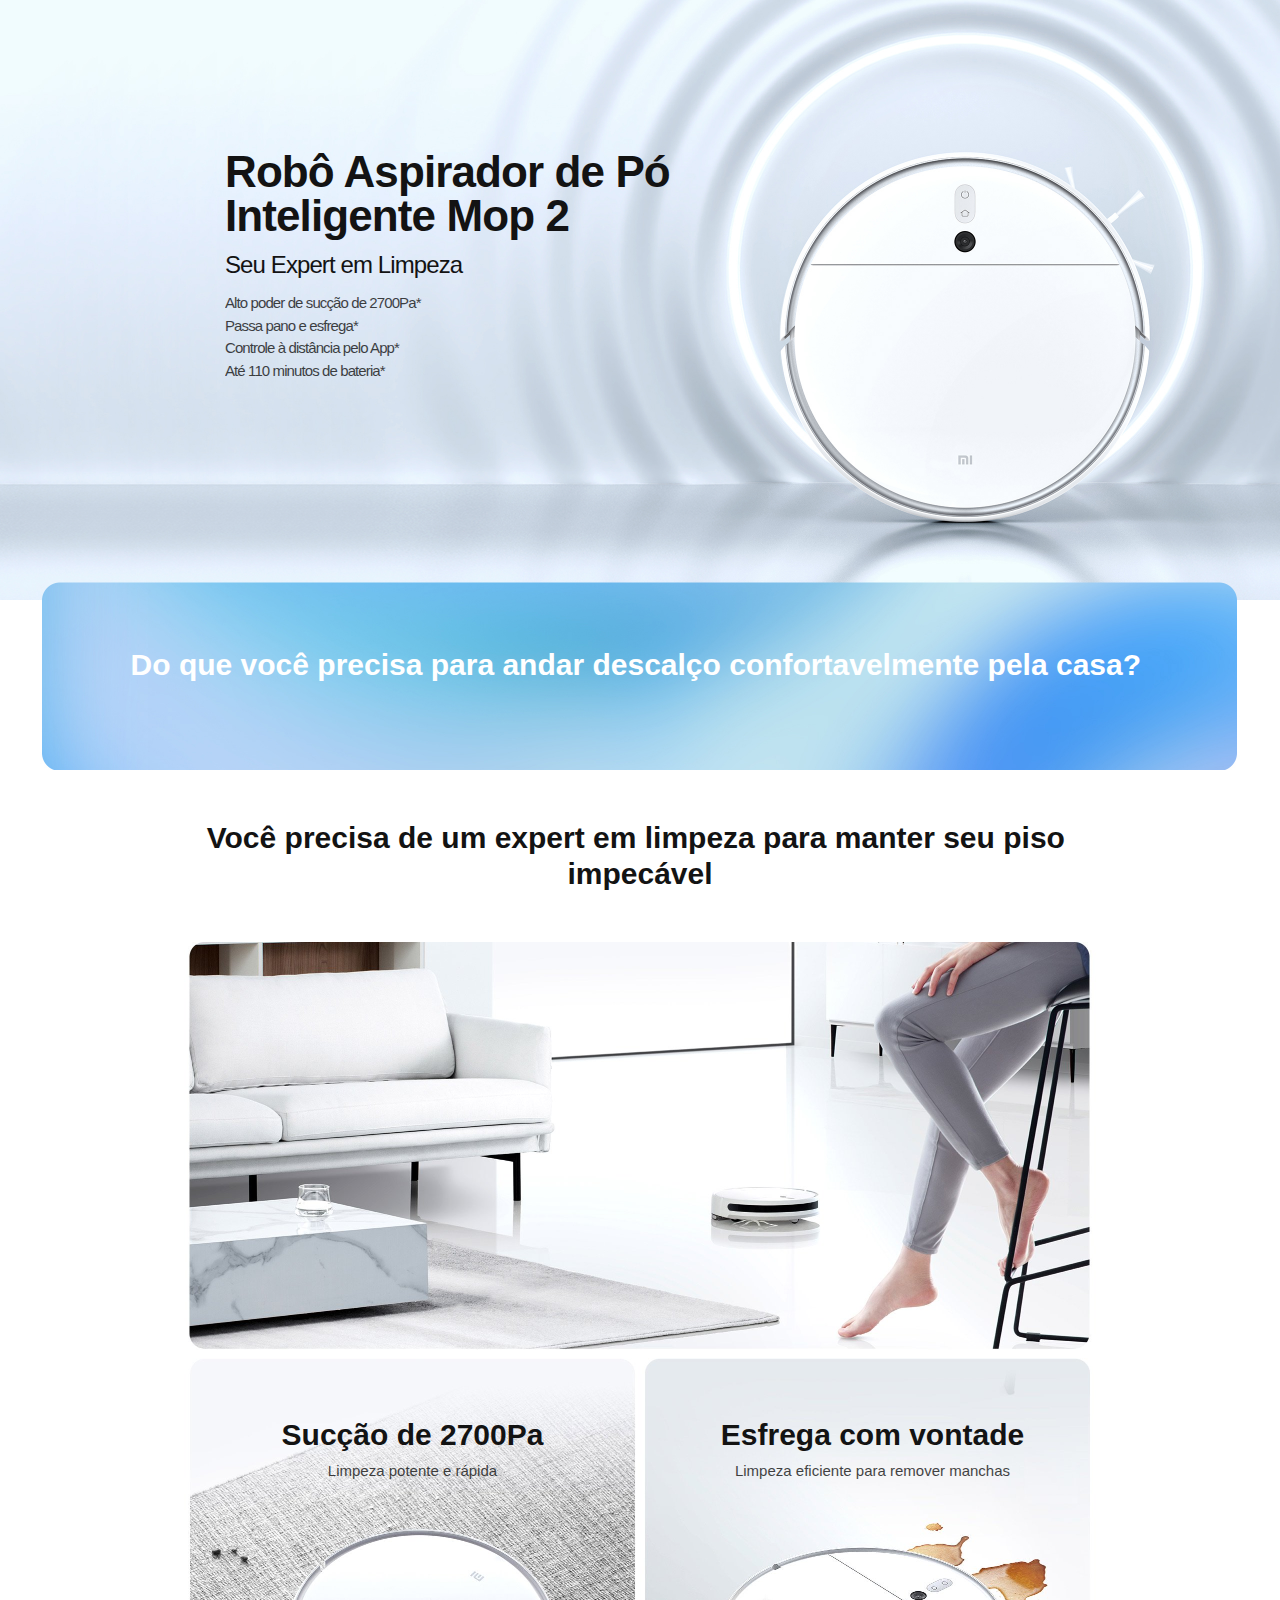
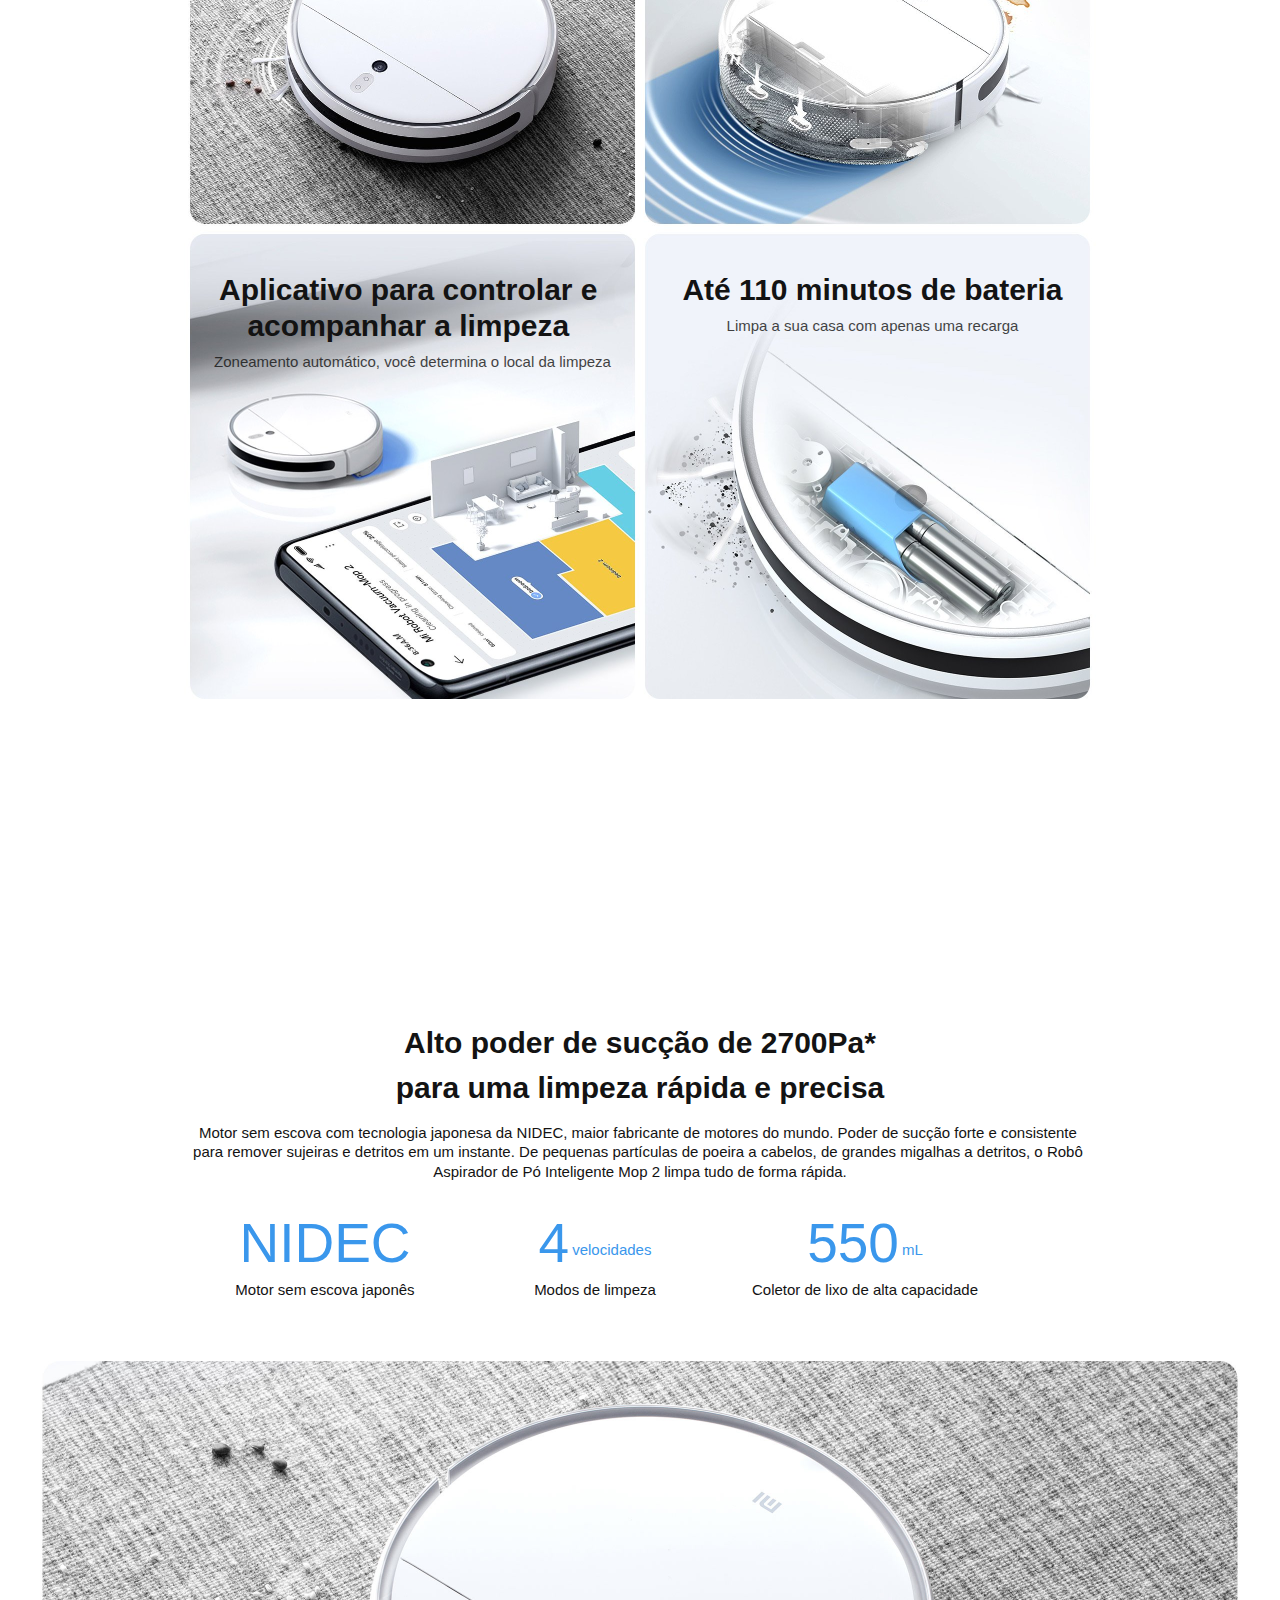
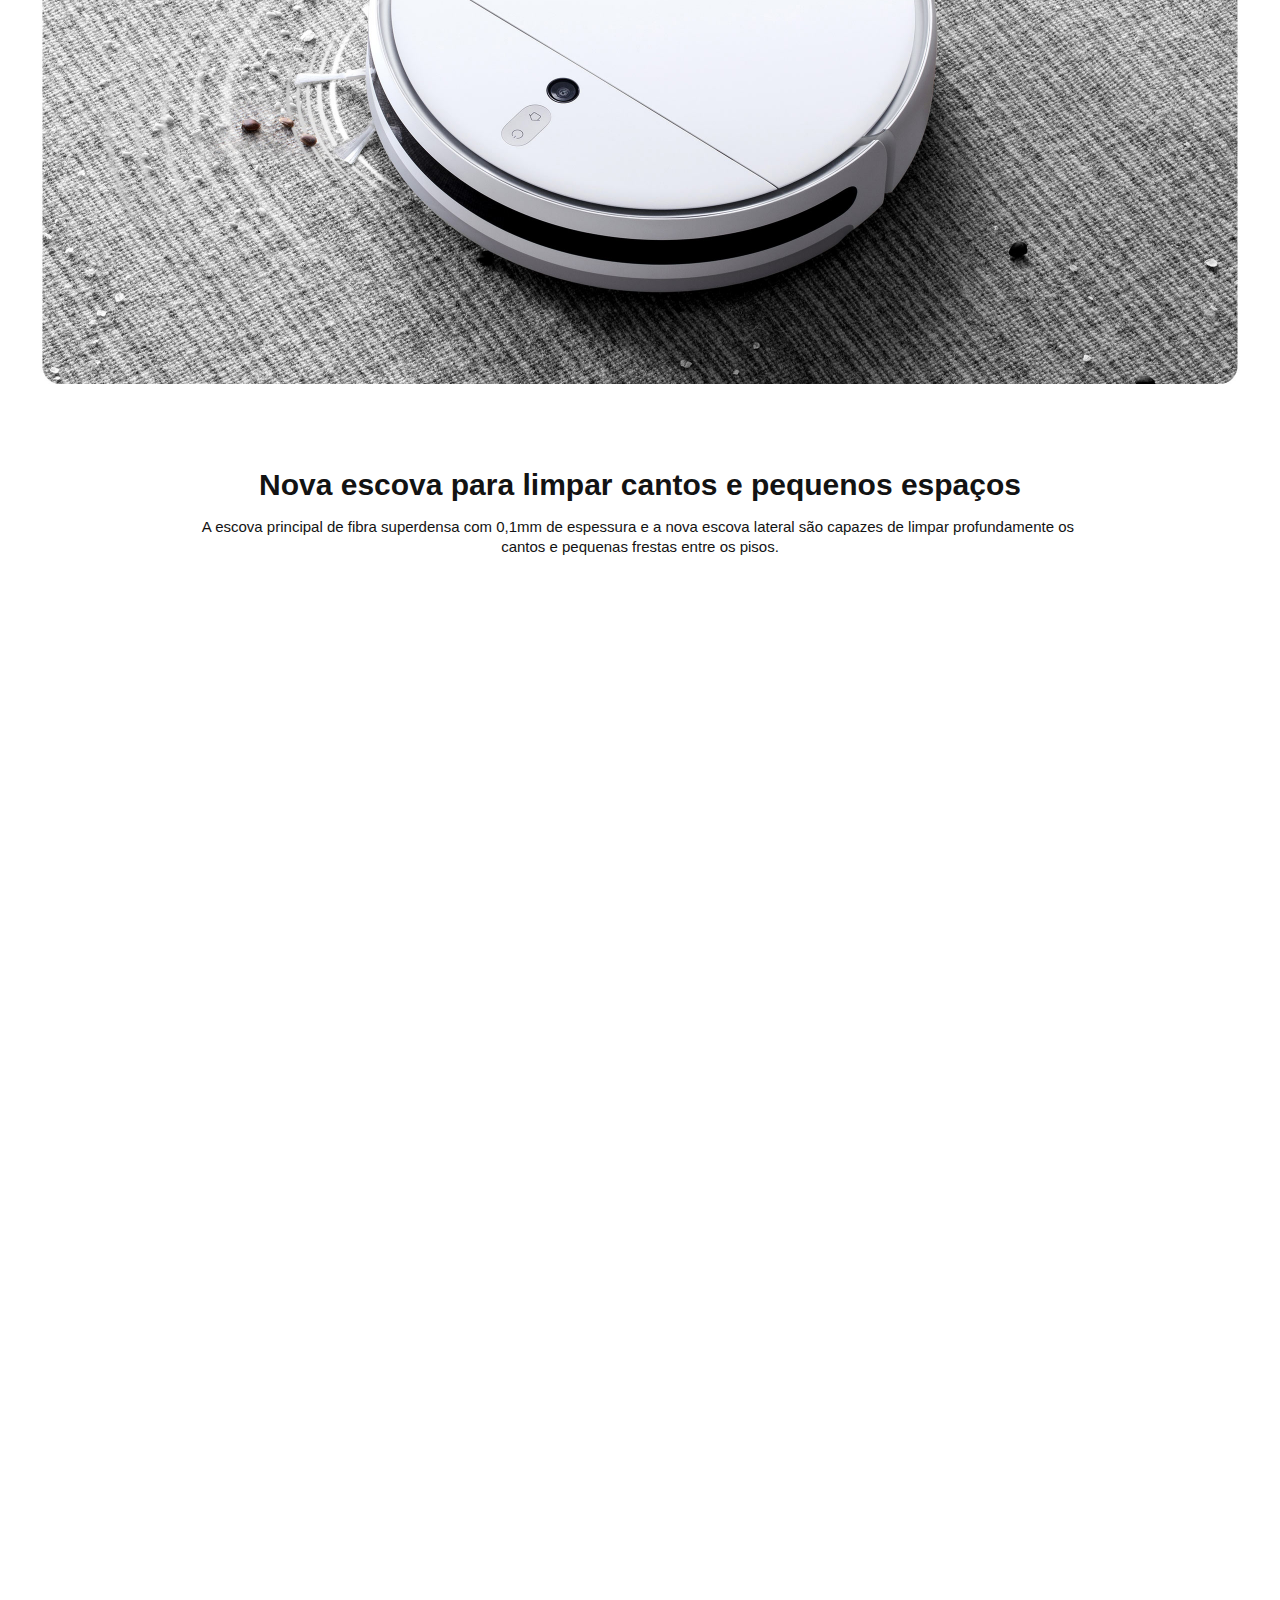
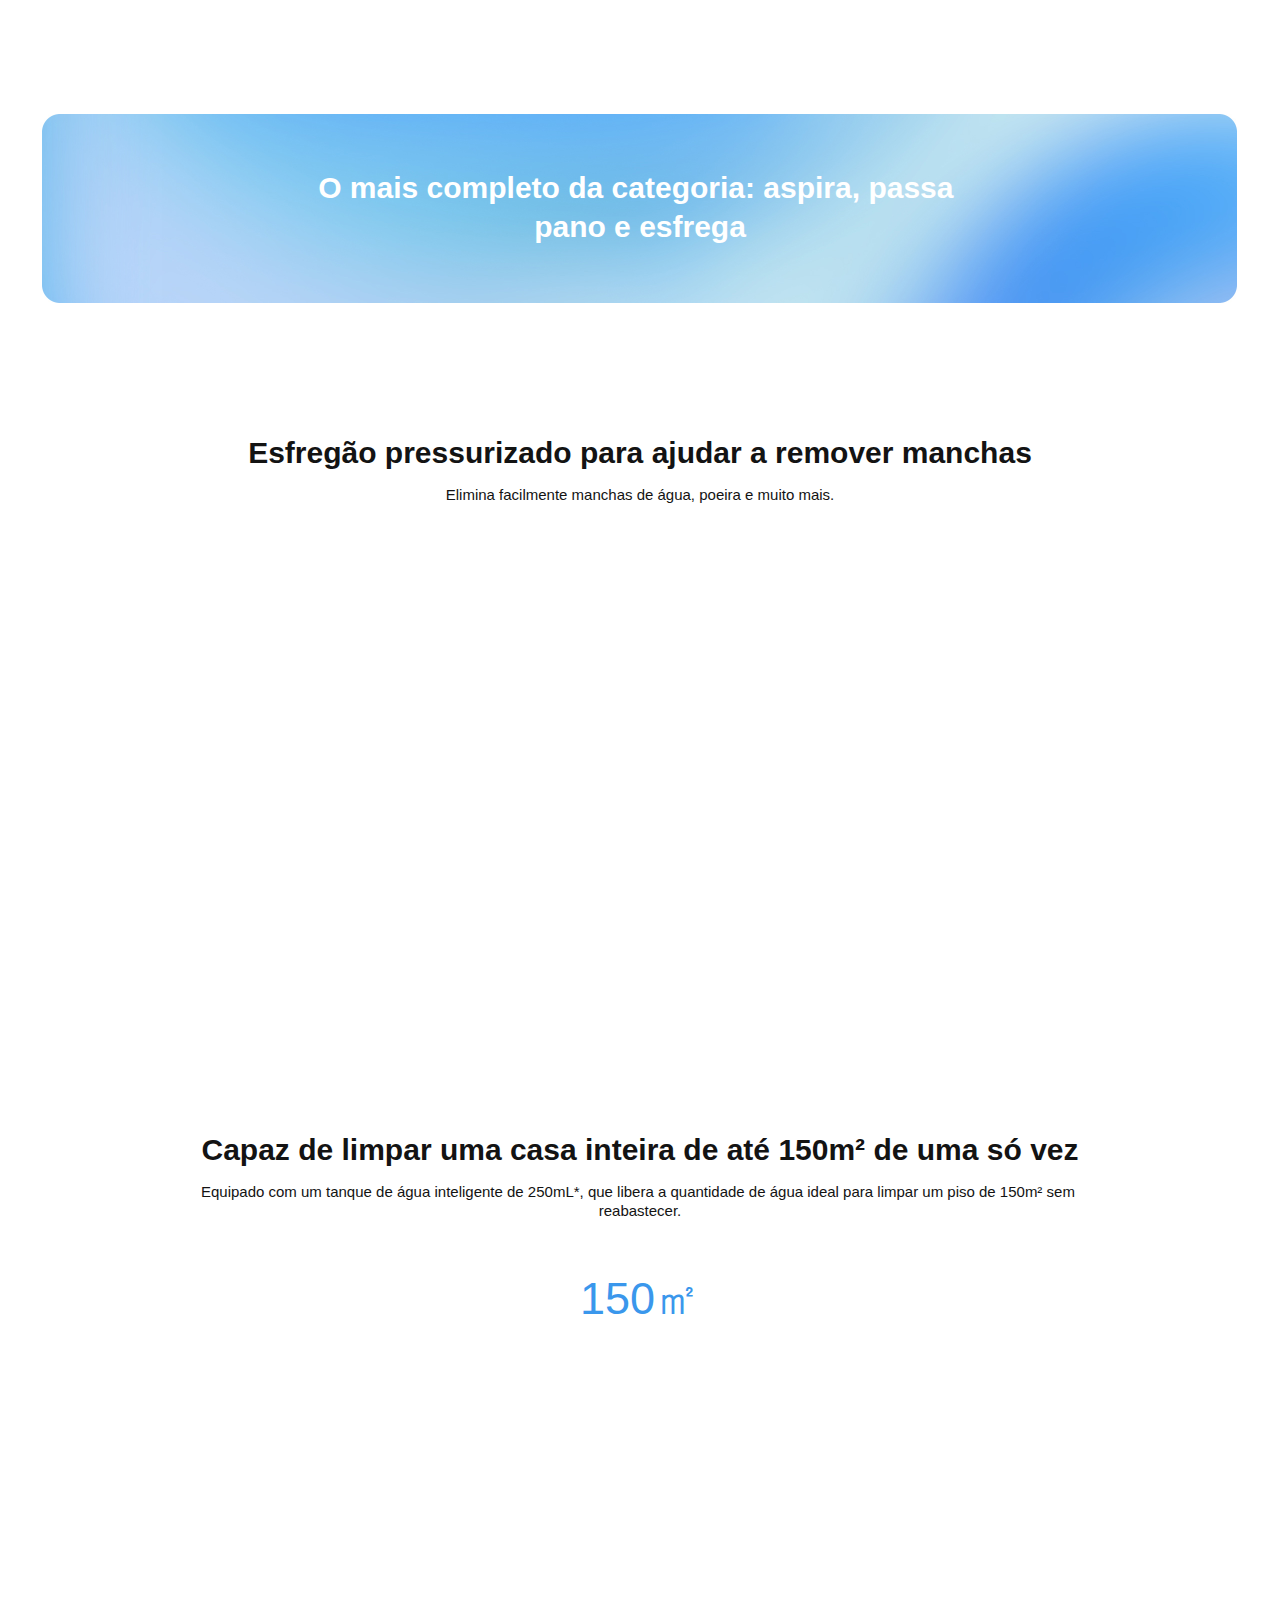
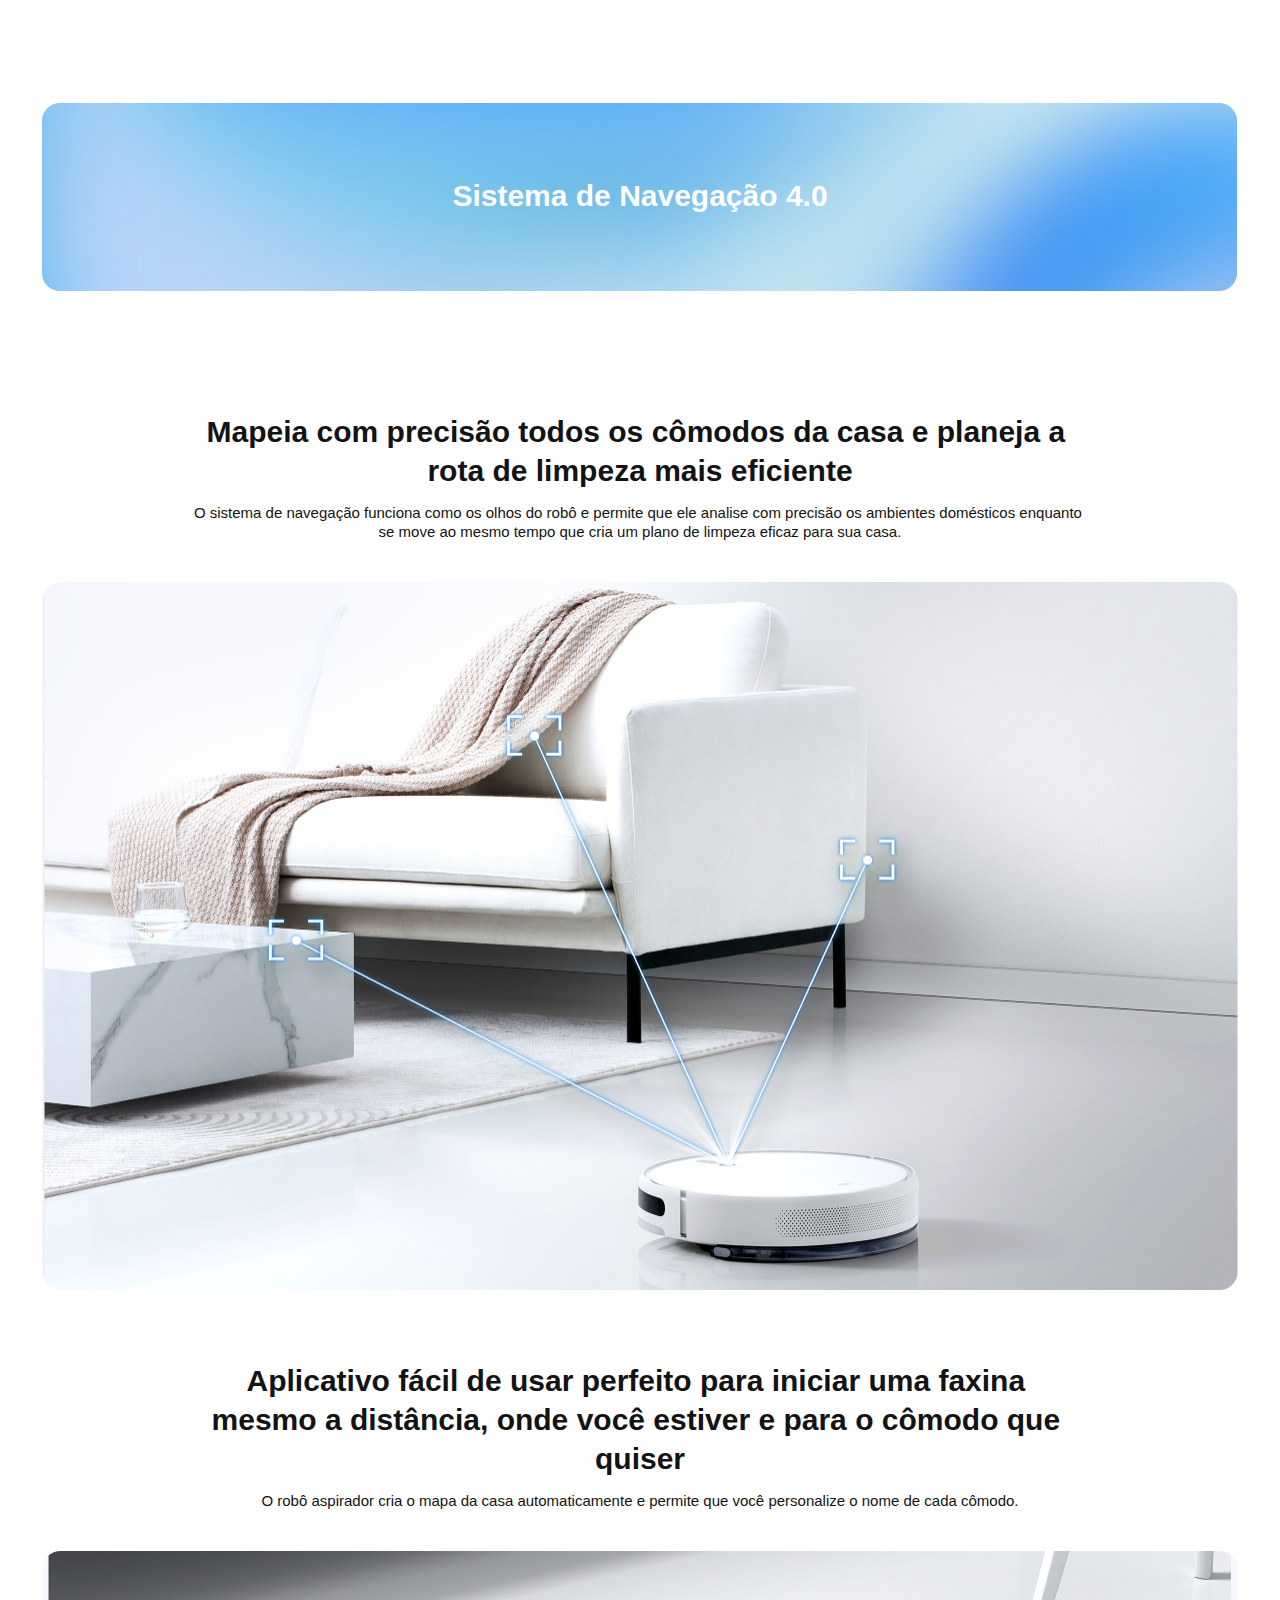
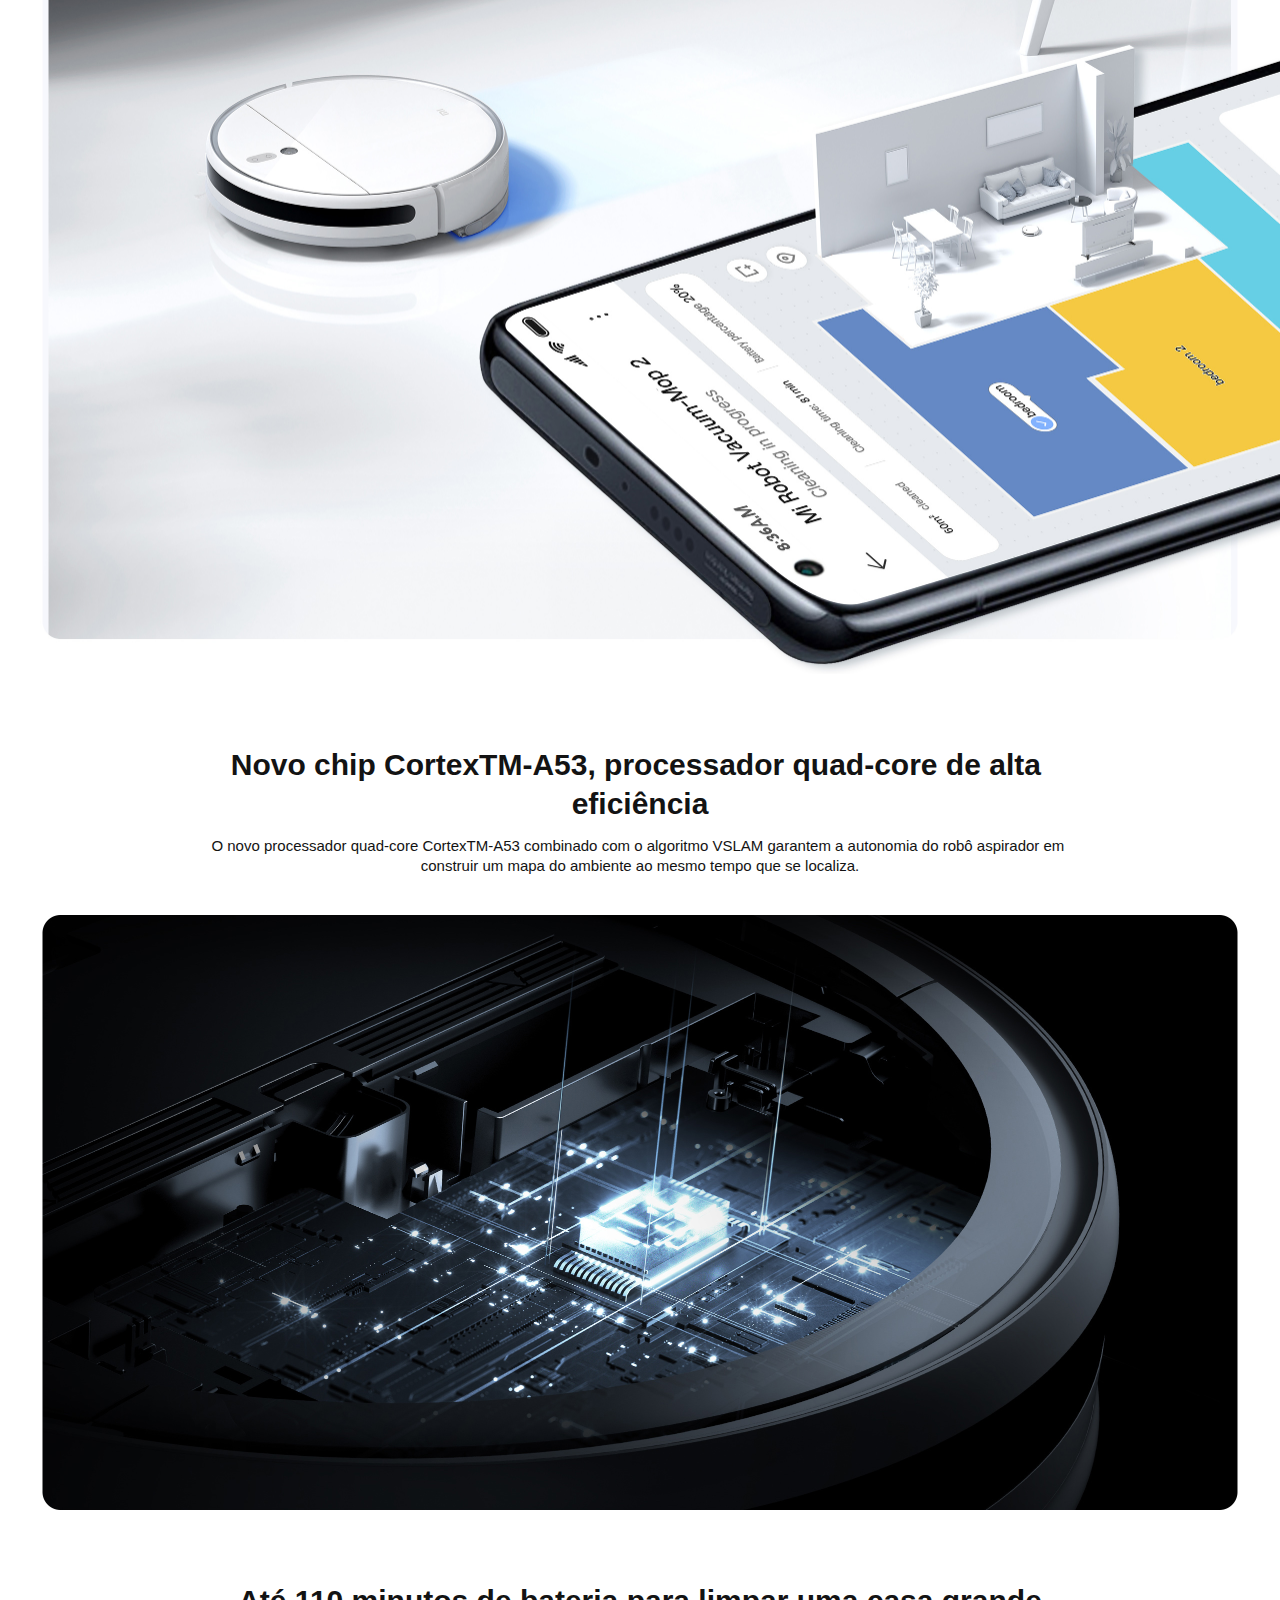
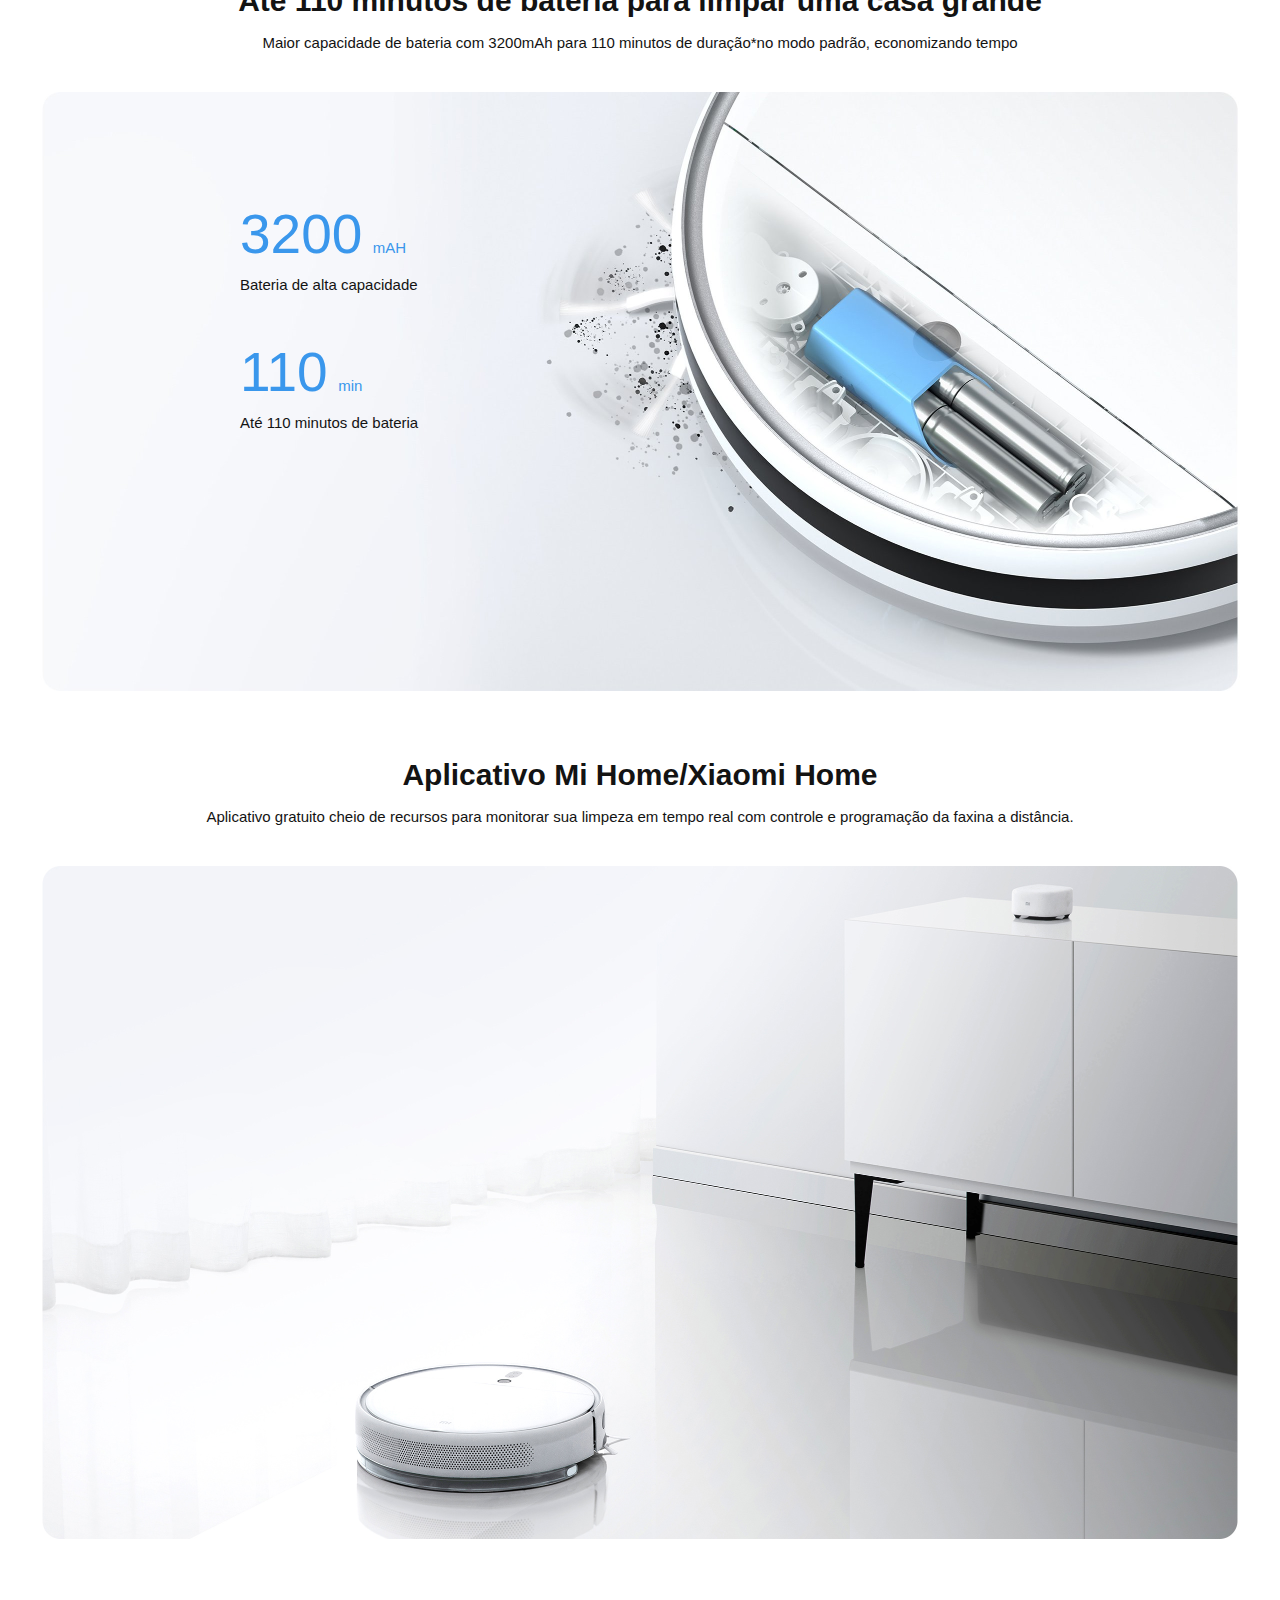
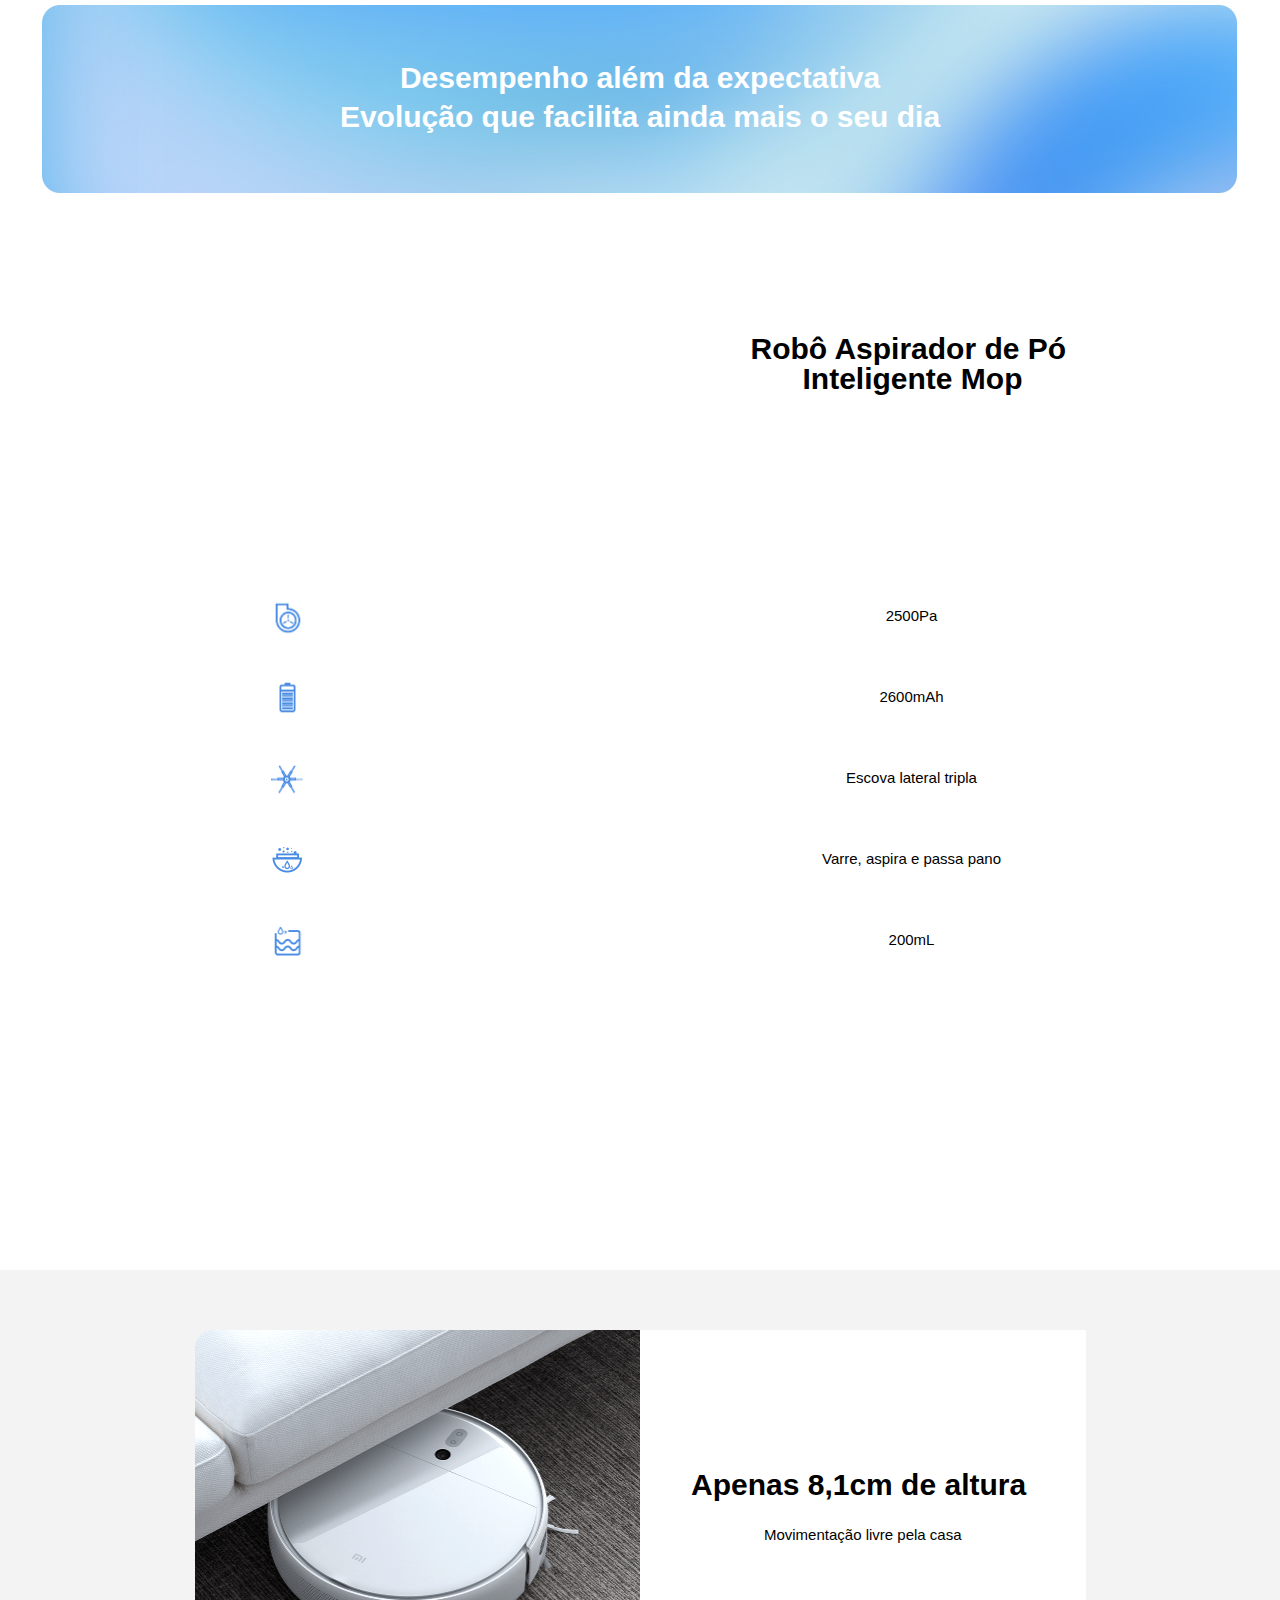
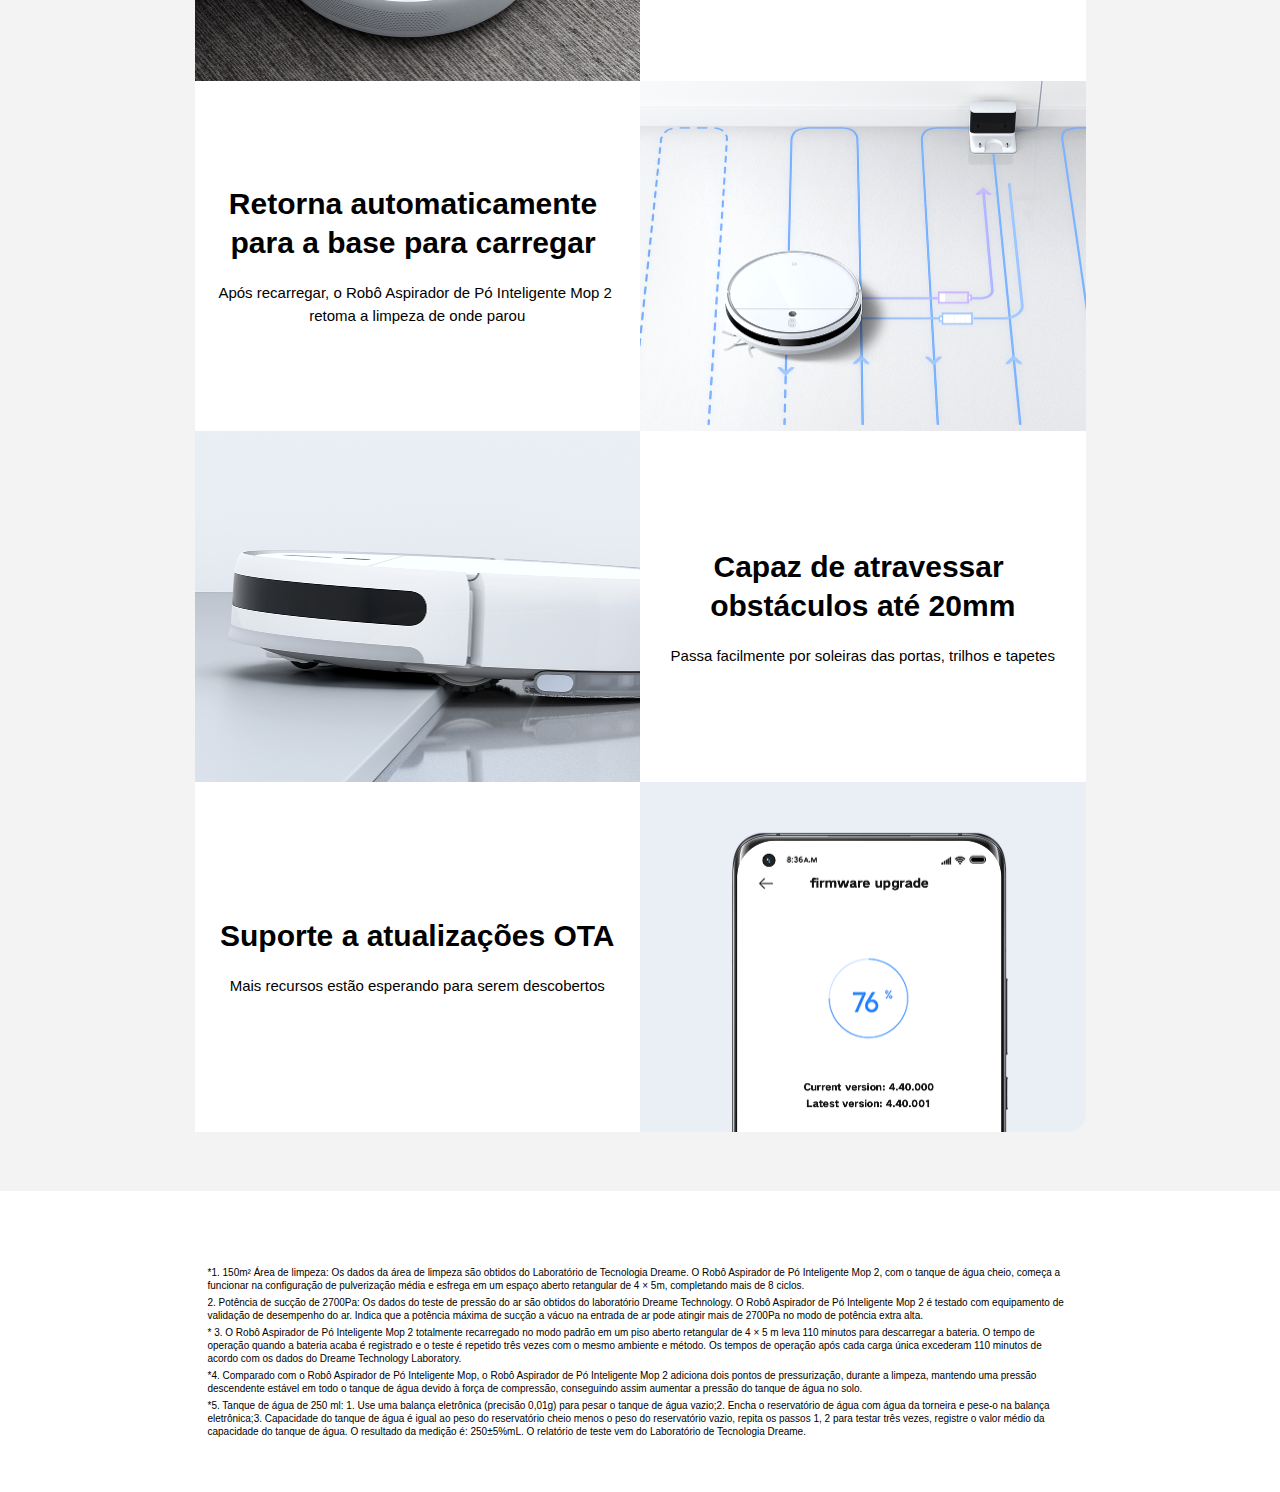
==== index.html @ ed724bf7 "vs01" ====
<!DOCTYPE html>
<html lang="pt-br">

<head>
  <meta name="viewport" content="width=device-width,initial-scale=1,maximum-scale=1,minimum-scale=1,user-scalable=no">
  <title>Mi Robot Vacuum-Mop 2 - Xiaomi Global Official</title>
  <link href="./assets/css/main.css" rel="stylesheet">
</head>

<body data-ot-page="21" cz-shortcut-listen="true">
 
<main class="overview-con mi-robot-vacuum-mop-2">

<div class="section section-o1 lazy" data-type="bg" data-id="44iwv3sh14" data-background-image="./assets/media/section01.jpg" data-loaded="true" style="background-image: url(./assets/media/section01.jpg);">

<div class="text-content black">
<span data-key="name_1" class="xm-text f88 f-bold name" data-type="text" data-id="eknouowrcl">Robô Aspirador de Pó Inteligente Mop 2</span>
<span data-key="slogan_1" class="xm-text f48 f-medium" data-type="text" data-id="j6t5u9r8d0">Seu Expert em Limpeza</span>
<span data-key="ksp_1" class="xm-text f30 f-light feature" data-type="text" data-id="msdrskjem3">Alto poder de sucção de 2700Pa*</span>
<span data-key="ksp_2" class="xm-text f30 f-light feature" data-type="text" data-id="s9ial43fpk">Passa pano e esfrega*</span>
<span data-key="ksp_3" class="xm-text f30 f-light feature" data-type="text" data-id="ah3jqfangq">Controle à distância pelo App*</span>
<span data-key="ksp_4" class="xm-text f30 f-light feature" data-type="text" data-id="cz58qblx28">Até 110 minutos de bateria*</span>

<div data-id="0ed2rw5eb3" class="xm-price price f60 f-regular">
<span class="xm-price__label"></span>
<span class="xm-price__sNum"></span>
</div>
</div>

<div class="text white">
<span data-key="overview_1" class="xm-text f60 f-bold" data-type="text" data-id="ssr0ef138a">Do que você precisa para andar descalço confortavelmente pela casa? 
</span>
</div>
</div>

<div class="section section-o2 lazy" data-type="bg" data-id="fn4gr4hwy5" data-background-image="" data-loaded="true">
<div class="text-content black">
<span data-key="overview_2" class="xm-text f60 f-bold" data-type="text" data-id="ty8bvbdb5n">Você precisa de um expert em limpeza para manter seu piso impecável</span>
</div>

<div class="text-list black">
<img class="img lazy" data-id="birzis8xui" data-src="//i01.appmifile.com/webfile/globalimg/products/pc/mi-robot-vacuum-mop-2/section02.jpg" src="./assets/media/section02.jpg" data-loaded="true">

<div class="item item01">
<span data-key="overview_3" class="xm-text f60 f-bold" data-type="text" data-id="7viioaxobp">Sucção de 2700Pa</span>
<span data-key="overview_4" class="xm-text f30 f-light" data-type="text" data-id="r3fz83unr7">Limpeza potente e rápida</span>
</div>

<div class="item item02">
<span data-key="overview_5" class="xm-text f60 f-bold" data-type="text" data-id="pbiwqxf9z9">Esfrega com vontade</span>
<span data-key="overview_6" class="xm-text f30 f-light" data-type="text" data-id="x5geeljxbm">Limpeza eficiente para remover manchas</span>
</div>

<div class="item item03">
<span data-key="overview_7" class="xm-text f60 f-bold" data-type="text" data-id="igy6b02f6t">Aplicativo para controlar e acompanhar a limpeza 
</span>

<span data-key="overview_8" class="xm-text f30 f-light" data-type="text" data-id="6avh71s1ed">Zoneamento automático, você determina o local da limpeza</span>
</div>

<div class="item item04">
<span data-key="overview_9" class="xm-text f60 f-bold" data-type="text" data-id="trzd6wm3o0">Até 110 minutos de bateria</span>
<span data-key="overview_10" class="xm-text f30 f-light" data-type="text" data-id="u72bd1cfnq">Limpa a sua casa com apenas uma recarga</span>
</div>
</div>
</div>

<div class="section section-o3 lazy" data-type="bg" data-id="ihh7rcofeg" data-background-image="//i01.appmifile.com/webfile/globalimg/products/pc/mi-robot-vacuum-mop-2/section03.jpg" data-loaded="true" style="background-image: url(&quot;//i01.appmifile.com/webfile/globalimg/products/pc/mi-robot-vacuum-mop-2/section03.jpg&quot;);">

<div class="text-content white">
<span data-key="overview_11" class="xm-text f60 f-bold" data-type="text" data-id="9un2bw46j7">Limpeza profunda para remover até mesmo pequenas partículas de pó</span>
</div>
</div>

<div class="section section-o4 lazy" data-type="bg" data-id="fvv4hmn5ty" data-background-image="" data-loaded="true">
<div class="text-content black">
<span data-key="overview_12" class="xm-text f60 f-bold" data-type="text" data-id="jm0ufea4lq">Alto poder de sucção de 2700Pa*
para uma limpeza rápida e precisa</span>

<span data-key="overview_13" class="xm-text f30 f-light" data-type="text" data-id="u7pksfdea3">Motor sem escova com tecnologia japonesa da NIDEC, maior fabricante de motores do mundo. Poder de sucção forte e consistente para remover sujeiras e detritos em um instante. De pequenas partículas de poeira a cabelos, de grandes migalhas a detritos, o Robô Aspirador de Pó Inteligente Mop 2 limpa tudo de forma rápida.</span>

<div class="text-list">
<div class="item">
<span data-key="overview_14" class="xm-text f110 f-regular" data-type="text" data-id="e31iyc9yvh">NIDEC</span>
<span data-key="overview_15" class="xm-text f30 f-light desc" data-type="text" data-id="9mgih0bpjb">Motor sem escova japonês</span>
</div>

<div class="item">
<div class="text">
<span data-key="overview_18" class="xm-text f110 f-regular" data-type="text" data-id="hpm2u4ukle">4</span>
<span data-key="overview_65" class="xm-text f30 f-light" data-type="text" data-id="3x42cszo21">velocidades</span>
</div>

<span data-key="overview_19" class="xm-text f30 f-light desc" data-type="text" data-id="ommgsautj4">Modos de limpeza</span>
</div>

<div class="item">
<div class="text">
  
<span data-key="overview_16" class="xm-text f110 f-regular" data-type="text"data-id="b0j3qw56bb">550</span>
<span data-key="overview_66" class="xm-text f30 f-light" data-type="text" data-id="dxtdcdcht5">mL</span>
</div>

<span data-key="overview_17" class="xm-text f30 f-light desc" data-type="text" data-id="d2nivqu58d">Coletor de lixo de alta capacidade</span>
</div>
</div>
</div>

<img class="img lazy" data-id="h0ds9c5rw6" data-src="//i01.appmifile.com/webfile/globalimg/products/pc/mi-robot-vacuum-mop-2/section04.jpg" src="./assets/media/section04.jpg" data-loaded="true">
</div>

<div class="section section-o5 lazy" data-type="bg" data-id="qfr41gnhay" data-background-image="" data-loaded="true">
<div class="text-content black">
<span data-key="overview_20" class="xm-text f60 f-bold" data-type="text" data-id="ut9c7rpblu">Nova escova para limpar cantos e pequenos espaços</span>

<span data-key="overview_21" class="xm-text f30 f-light" data-type="text" data-id="7fzxppw3lq">A escova principal de fibra superdensa com 0,1mm de espessura e a nova escova lateral são capazes de limpar profundamente os cantos e pequenas frestas entre os pisos.</span>
</div>
</div>

<div class="section section-o6 lazy" data-type="bg" data-id="8ooawp7vn7" data-background-image="//i01.appmifile.com/webfile/globalimg/products/pc/mi-robot-vacuum-mop-2/section05.jpg" data-loaded="true" style="background-image: url(&quot;//i01.appmifile.com/webfile/globalimg/products/pc/mi-robot-vacuum-mop-2/section05.jpg&quot;);">

<div class="item item01 white">
<span data-key="overview_22" class="xm-text f60 f-bold" data-type="text" data-id="shsb6xsry4">Escova lateral hexagonal para maior cobertura</span>
<span data-key="overview_67" class="xm-text f30 f-light" data-type="text" data-id="qwpib4vbqe">Limpeza eficiente e remoção de poeira fina</span>
</div>

<div class="item item02 white">
<span data-key="overview_23" class="xm-text f60 f-bold" data-type="text" data-id="p9oi2q01kd">Escova principal de fibra superdensa com 0,1mm</span>
<span data-key="overview_68" class="xm-text f30 f-light" data-type="text" data-id="8dy0txusol">Alcança até as menores frestas</span>
</div>
</div>

<div class="section section-o7 lazy" data-type="bg" data-id="eozyuzesd8" data-background-image="" data-loaded="true">
<img class="img lazy" data-id="t57pezisz4" data-src="//i01.appmifile.com/webfile/globalimg/products/pc/mi-robot-vacuum-mop-2/section03.jpg"
src="./assets/media/section03.jpg" data-loaded="true">

<div class="text-content white">
<span data-key="overview_24" class="xm-text f60 f-bold" data-type="text" data-id="50qwz08bd0">O mais completo da categoria: aspira, passa pano e esfrega</span>
</div>
</div>

<div class="section section-o8 lazy" data-type="bg" data-id="5z86iza61q" data-background-image="//i01.appmifile.com/webfile/globalimg/products/pc/mi-robot-vacuum-mop-2/section06.jpg" data-loaded="true" style="background-image: url(&quot;//i01.appmifile.com/webfile/globalimg/products/pc/mi-robot-vacuum-mop-2/section06.jpg&quot;);">

<div class="text-content black">
<span data-key="overview_25" class="xm-text f60 f-bold" data-type="text" data-id="xx76okau76">Esfregão pressurizado para ajudar a remover manchas</span>

<span data-key="overview_26" class="xm-text f30 f-light" data-type="text" data-id="pfrq7weax6">Elimina facilmente manchas de água, poeira e muito mais.</span>
</div>
</div>

<div class="section section-o9 lazy" data-type="bg" data-id="0vbe19ixu2" data-background-image="//i01.appmifile.com/webfile/globalimg/products/pc/mi-robot-vacuum-mop-2/section07.jpg" data-loaded="true" style="background-image: url(&quot;//i01.appmifile.com/webfile/globalimg/products/pc/mi-robot-vacuum-mop-2/section07.jpg&quot;);">

<div class="text-content black">
<span data-key="overview_27" class="xm-text f60 f-bold" data-type="text" data-id="gw03knlfv8">Capaz de limpar uma casa inteira de até 150m² de uma só vez</span>

<span data-key="overview_28" class="xm-text f30 f-light" data-type="text" data-id="n64gp5byuw">Equipado com um tanque de água inteligente de 250mL*, que libera a quantidade de água ideal para limpar um piso de 150m² sem reabastecer.</span>

<span data-key="overview_29" class="xm-text f90 f-regular" data-type="text" data-id="o00yj5ngjo">150㎡</span>
</div>
</div>

<div class="section section-o10 lazy" data-type="bg" data-id="ttiwjealeq" data-background-image="" data-loaded="true">
<img class="img lazy" data-id="ubge4zshvj" data-src="//i01.appmifile.com/webfile/globalimg/products/pc/mi-robot-vacuum-mop-2/section03.jpg" src="./assets/media/section03.jpg" data-loaded="true">

<div class="text-content white">
<span data-key="overview_30" class="xm-text f60 f-bold" data-type="text" data-id="43sh5jaahw">Sistema de Navegação 4.0</span>
</div>
</div>

<div class="section section-o11 lazy" data-type="bg" data-id="puq9fnzq3h" data-background-image="" data-loaded="true">
<div class="text-content black">
<span data-key="overview_31" class="xm-text f60 f-bold" data-type="text" data-id="5e0ztfdrwz">Mapeia com precisão todos os cômodos da casa e planeja a rota de limpeza mais eficiente</span>

<span data-key="overview_32" class="xm-text f30 f-light" data-type="text" data-id="njjdlqqrac">O sistema de navegação funciona como os olhos do robô e permite que ele analise com precisão os ambientes domésticos enquanto se move ao mesmo tempo que cria um plano de limpeza eficaz para sua casa.</span>
</div>

<img class="img lazy" data-id="r0bf6w7t9r" data-src="./assets/media/section08.jpg" src="./assets/media/section08.jpg" data-loaded="true">
</div>

<div class="section section-o12 lazy" data-type="bg" data-id="r6w0zxuc2a" data-background-image="" data-loaded="true">
<div class="text-content black">
<span data-key="overview_33" class="xm-text f60 f-bold" data-type="text" data-id="a2fvh5ouzp">Aplicativo fácil de usar perfeito para iniciar uma faxina mesmo a distância, onde você estiver e para o cômodo que quiser</span>

<span data-key="overview_34" class="xm-text f30 f-light" data-type="text" data-id="dx2gij1mul">O robô aspirador cria o mapa da casa automaticamente e permite que você personalize o nome de cada cômodo.</span>
</div>

<img class="img lazy" data-id="7mn02l1wmt" data-src="./assets/media/section09.jpg" src="./assets/media/section09.jpg" data-loaded="true">
</div>

<div class="section section-o13 lazy" data-type="bg" data-id="m0cw8f77mn" data-background-image="" data-loaded="true">
<div class="text-content black">
<span data-key="overview_35" class="xm-text f60 f-bold" data-type="text" data-id="f4fwvtipch">Novo chip CortexTM-A53, processador quad-core de alta eficiência</span>

<span data-key="overview_36" class="xm-text f30 f-light" data-type="text" data-id="n85bn7jr39">O novo processador quad-core CortexTM-A53 combinado com o algoritmo VSLAM garantem a autonomia do robô aspirador em construir um mapa do ambiente ao mesmo tempo que se localiza.</span>
</div>

<img class="img lazy" data-id="su10fhg2va" data-src="//i01.appmifile.com/webfile/globalimg/products/pc/mi-robot-vacuum-mop-2/section10s.jpg" src="./assets/media/section10s.jpg" data-loaded="true">
</div>
 
<div class="section section-o14 lazy" data-type="bg" data-id="je6amx618j" data-background-image="" data-loaded="true">
<div class="text-content black">

<span data-key="overview_37" class="xm-text f60 f-bold" data-type="text" data-id="1hy7r12m2d">Até 110 minutos de bateria para limpar uma casa grande</span>

<span data-key="overview_38" class="xm-text f30 f-light" data-type="text" data-id="no2n3voh2d">Maior capacidade de bateria com 3200mAh para 110 minutos de duração*no modo padrão, economizando tempo</span>
</div>

<div class="text black">
<img class="img lazy" data-id="0omxjxtja7" data-src="./assets/media/section11.jpg" src="./assets/media/section11.jpg" data-loaded="true">

<div class="text-list">
<div class="item item01">
<div class="txt">
<span data-key="" class="xm-text f110 f-regular" data-type="text" data-id="h1ror77rgm">3200</span>
<span data-key="overview_69" class="xm-text f30 f-light desc" data-type="text" data-id="bfne1xvp5v">mAH</span>
</div>

<span data-key="overview_70" class="xm-text f30 f-light" data-type="text" data-id="7ayj1obxfn">Bateria de alta capacidade</span>
</div>

<div class="item item02">
<div class="txt">
<span data-key="" class="xm-text f110 f-regular" data-type="text" data-id="w138jtwfqz">110</span>
<span data-key="overview_71" class="xm-text f30 f-light desc" data-type="text" data-id="x750x39wcu">min</span>
</div>

<span data-key="overview_72" class="xm-text f30 f-light" data-type="text" data-id="fqm4bfhkfr">Até 110 minutos de bateria</span>
</div>
</div>
</div>
</div>

<div class="section section-o15 lazy" data-type="bg" data-id="71z9ioe2vn" data-background-image="" data-loaded="true">
<div class="text-content black">
<span data-key="overview_41" class="xm-text f60 f-bold" data-type="text" data-id="y4pcnk9e5h">Aplicativo Mi Home/Xiaomi Home</span>
<span data-key="overview_42" class="xm-text f30 f-light" data-type="text" data-id="bu8hqq3j1b">Aplicativo gratuito cheio de recursos para monitorar sua limpeza em tempo real com controle e programação da faxina a distância.</span>
</div>

<img class="img lazy" data-id="4jwnaz6qpn" data-src="//i01.appmifile.com/webfile/globalimg/products/pc/mi-robot-vacuum-mop-2/section12.jpg"  src="./assets/media/section12.jpg" data-loaded="true">
</div>


<div class="section section-o16 lazy" data-type="bg" data-id="s8apzird4j" data-background-image="" data-loaded="true">
<img class="img lazy" data-id="ugbtclkq7z" data-src="./assets/media/section03.jpg" src="./assets/media/section03.jpg" data-loaded="true">

<div class="text-content white">
<span data-key="overview_43" class="xm-text f60 f-bold" data-type="text" data-id="z4jo0dzcwu">Desempenho além da expectativa
Evolução que facilita ainda mais o seu dia</span>
</div>
</div>

<div class="section section-o17 lazy" data-type="bg" data-id="rjqm9juyfk" data-background-image="//i01.appmifile.com/webfile/globalimg/products/pc/mi-robot-vacuum-mop-2/section13s.jpg" data-loaded="true" style="background-image: url(&quot;//i01.appmifile.com/webfile/globalimg/products/pc/mi-robot-vacuum-mop-2/section13s.jpg&quot;);">

<span data-key="overview_44" class="xm-text f60 f-bold text text01" data-type="text" data-id="skjcimpgk8">Robô Aspirador de Pó Inteligente Mop 2</span>
<span data-key="overview_50" class="xm-text f60 f-bold text text02" data-type="text" data-id="qwkhmno5iw">Robô Aspirador de Pó Inteligente Mop</span>

<div class="icon-list">
<div class="item">
<img class="icon lazy" data-id="sqiiq7z7xm" data-src="./assets/media/icon01.png" src="./assets/media/icon01.png" data-loaded="true">

<div class="txt01">
<span data-key="overview_45" class="xm-text f30 f-light" data-type="text" data-id="40qkxhr6lj">2700Pa de sucção</span>
</div>

<div class="txt02">
<span data-key="overview_51" class="xm-text f30 f-light" data-type="text" data-id="ykaswq5az2">2500Pa</span>
</div>
</div>

<div class="item">
<img class="icon lazy" data-id="muc0qo1its" data-src="./assets/media/icon02.png" src="./assets/media/icon02.png" data-loaded="true">
<div class="txt01">
<span data-key="overview_46" class="xm-text f30 f-light" data-type="text" data-id="f7qoxeb4k9">3200mAh de capacidade de bateria</span>
</div>

<div class="txt02">
<span data-key="overview_52" class="xm-text f30 f-light" data-type="text" data-id="c7quxigq3f">2600mAh</span>
</div>
</div>

<div class="item">
<img class="icon lazy" data-id="232f8de7gq" data-src="./assets/media/icon03.png" src="./assets/media/icon03.png" data-loaded="true">

<div class="txt01">
<span data-key="overview_47" class="xm-text f30 f-light" data-type="text" data-id="yavoe872o2">Escova lateral hexagonal para maior cobertura</span>
</div>

<div class="txt02">
<span data-key="overview_53" class="xm-text f30 f-light" data-type="text" data-id="2u300k5zbe">Escova lateral tripla</span>
</div>
</div>

<div class="item">
<img class="icon lazy" data-id="rn97i7pqol" data-src="./assets/media/icon04.png" src="./assets/media/icon04.png" data-loaded="true">
<div class="txt01">
<span data-key="overview_48" class="xm-text f30 f-light" data-type="text" data-id="kfp33z2fzx">Varre, aspira, passa pano e esfrega</span>
</div>

<div class="txt02">
<span data-key="overview_54" class="xm-text f30 f-light" data-type="text" data-id="r1d5zfc90w">Varre, aspira e passa pano</span>
</div>
</div>

<div class="item">
<img class="icon lazy" data-id="jicxlkr9gj" data-src="./assets/media/icon05.png" src="./assets/media/icon05.png" data-loaded="true">

<div class="txt01">
<span data-key="overview_49" class="xm-text f30 f-light" data-type="text" data-id="tdyngbhjji">250mL de capacidade do tanque de água</span>
</div>

<div class="txt02">
<span data-key="overview_55" class="xm-text f30 f-light" data-type="text" data-id="uo7oueyq54">200mL</span>
</div>
</div>
</div>
</div>

<div class="section section-o18 lazy" data-type="bg" data-id="t2ukpw0oxc" data-background-image="//i01.appmifile.com/webfile/globalimg/products/pc/mi-robot-vacuum-mop-2/section17.jpg" data-loaded="true" style="background-image: url(&quot;//i01.appmifile.com/webfile/globalimg/products/pc/mi-robot-vacuum-mop-2/section17.jpg&quot;);">

<div class="text-content white">
<span data-key="overview_56" class="xm-text f60 f-bold" data-type="text" data-id="6sxiov5w7g">Mais recursos!</span>
</div>
</div>


<div class="section section-o19 lazy" data-type="bg" data-id="bu7c6msozc" data-background-image="" data-loaded="true">
<div class="text-list">
<div class="item">
<div class="left">
<img class="img lazy" data-id="yfirhpgewx" data-src="./assets/media/section19-01.png" src="./assets/media/section19-01.png" data-loaded="true">
</div>

<div class="right">
<div class="txt">
<span data-key="overview_57" class="xm-text f60 f-bold" data-type="text" data-id="p0a3hy9p61">Apenas 8,1cm de altura </span>
<span data-key="overview_58" class="xm-text f30 f-light" data-type="text" data-id="vjz1v4pjlx">Movimentação livre pela casa</span>
</div>
</div>
</div>

<div class="item">
<div class="right">
<div class="txt">
<span data-key="overview_59" class="xm-text f60 f-bold" data-type="text" data-id="tu4hjuosim">Retorna automaticamente para a base para carregar 
</span>
<span data-key="overview_60" class="xm-text f30 f-light" data-type="text" data-id="pkjlryxscw">Após recarregar, o Robô Aspirador de Pó Inteligente Mop 2 retoma a limpeza de onde parou
</span>
</div>
</div>

<div class="left">
<img class="img lazy" data-id="z8sasnwav5" data-src="./assets/media/section19-02.png" src="./assets/media/section19-02.png" data-loaded="true">
</div>
</div>

<div class="item">
<div class="left">
<img class="img lazy" data-id="filwy6mxwn" data-src="./assets/media/section19-03.png" src="./assets/media/section19-03.png" data-loaded="true">
</div>

<div class="right">
<div class="txt">
<span data-key="overview_61" class="xm-text f60 f-bold" data-type="text" data-id="aom40b39fk">Capaz de atravessar obstáculos até 20mm</span>
<span data-key="overview_62" class="xm-text f30 f-light" data-type="text" data-id="40chseem76">Passa facilmente por soleiras das portas, trilhos e tapetes</span>
</div>
</div>
</div>

<div class="item">
<div class="right">
<div class="txt">
<span data-key="overview_63" class="xm-text f60 f-bold" data-type="text" data-id="6ug0sa4ddi">Suporte a atualizações OTA</span>
<span data-key="overview_64" class="xm-text f30 f-light" data-type="text" data-id="rxtirbjd45">Mais recursos estão esperando para serem descobertos</span>
</div>
</div>

<div class="left">
<img class="img lazy" data-id="kmfb69use8" data-src="./assets/media/section19-04.png" src="./assets/media/section19-04.png" data-loaded="true">
</div>
</div>
</div>
</div>
<div class="section section-o20 lazy" data-type="bg" data-id="jk6okopocn" data-background-image="" data-loaded="true">
<div class="text-content">
<span data-key="note_1" class="xm-text f20 f-light" data-type="text" data-id="3dyoqyg5zp">*1. 150m² Área de limpeza: Os dados da área de limpeza são obtidos do Laboratório de Tecnologia Dreame. O Robô Aspirador de Pó Inteligente Mop 2, com o tanque de água cheio, começa a funcionar na configuração de pulverização média e esfrega em um espaço aberto retangular de 4 × 5m, completando mais de 8 ciclos.</span>

<span data-key="note_2" class="xm-text f20 f-light" data-type="text" data-id="ajjaagcohs">2. Potência de sucção de 2700Pa: Os dados do teste de pressão do ar são obtidos do laboratório Dreame Technology. O Robô Aspirador de Pó Inteligente Mop 2 é testado com equipamento de validação de desempenho do ar. Indica que a potência máxima de sucção a vácuo na entrada de ar pode atingir mais de 2700Pa no modo de potência extra alta.</span>

<span data-key="note_3" class="xm-text f20 f-light" data-type="text" data-id="vzyz4bcm1d">* 3. O Robô Aspirador de Pó Inteligente Mop 2 totalmente recarregado no modo padrão em um piso aberto retangular de 4 × 5 m leva 110 minutos para descarregar a bateria. O tempo de operação quando a bateria acaba é registrado e o teste é repetido três vezes com o mesmo ambiente e método. Os tempos de operação após cada carga única excederam 110 minutos de acordo com os dados do Dreame Technology Laboratory.</span>

<span data-key="note_4" class="xm-text f20 f-light" data-type="text" data-id="pauujbc131">*4. Comparado com o Robô Aspirador de Pó Inteligente Mop, o Robô Aspirador de Pó Inteligente Mop 2 adiciona dois pontos de pressurização, durante a limpeza, mantendo uma pressão descendente estável em todo o tanque de água devido à força de compressão, conseguindo assim aumentar a pressão do tanque de água no solo.</span>

<span data-key="note_5" class="xm-text f20 f-light" data-type="text" data-id="1zx1phsmpv">*5. Tanque de água de 250 ml: 1. Use uma balança eletrônica (precisão 0,01g) para pesar o tanque de água vazio;2. Encha o reservatório de água com água da torneira e pese-o na balança eletrônica;3. Capacidade do tanque de água é igual ao peso do reservatório cheio menos o peso do reservatório vazio, repita os passos 1, 2 para testar três vezes, registre o valor médio da capacidade do tanque de água. O resultado da medição é: 250±5%mL. O relatório de teste vem do Laboratório de Tecnologia Dreame.</span>
</div>
</div>
</main>

<script src="./assets/js/main.js"></script>

</body>
</html>
---- assets/css/main.css ----
@import url(https://fonts.googleapis.com/css?family=Lato:400,700&display=swap);
.mi-robot-vacuum-mop-2.overview-con {
  background: #fff;
  width: 100%;
}
.mi-robot-vacuum-mop-2.overview-con .f12 {
  font-size: 0.046875rem;
}
.mi-robot-vacuum-mop-2.overview-con .f14 {
  font-size: 0.054688rem;
}
.mi-robot-vacuum-mop-2.overview-con .f16 {
  font-size: 0.0625rem;
}
.mi-robot-vacuum-mop-2.overview-con .f18 {
  font-size: 0.070313rem;
}
.mi-robot-vacuum-mop-2.overview-con .f20 {
  font-size: 0.078125rem;
}
.mi-robot-vacuum-mop-2.overview-con .f22 {
  font-size: 0.085938rem;
}
.mi-robot-vacuum-mop-2.overview-con .f24 {
  font-size: 0.09375rem;
}
.mi-robot-vacuum-mop-2.overview-con .f26 {
  font-size: 0.101563rem;
}
.mi-robot-vacuum-mop-2.overview-con .f28 {
  font-size: 0.109375rem;
}
.mi-robot-vacuum-mop-2.overview-con .f30 {
  font-size: 0.117188rem;
}
.mi-robot-vacuum-mop-2.overview-con .f32 {
  font-size: 0.125rem;
}
.mi-robot-vacuum-mop-2.overview-con .f34 {
  font-size: 0.132813rem;
}
.mi-robot-vacuum-mop-2.overview-con .f36 {
  font-size: 0.140625rem;
}
.mi-robot-vacuum-mop-2.overview-con .f38 {
  font-size: 0.148438rem;
}
.mi-robot-vacuum-mop-2.overview-con .f40 {
  font-size: 0.15625rem;
}
.mi-robot-vacuum-mop-2.overview-con .f42 {
  font-size: 0.164063rem;
}
.mi-robot-vacuum-mop-2.overview-con .f44 {
  font-size: 0.171875rem;
}
.mi-robot-vacuum-mop-2.overview-con .f46 {
  font-size: 0.179688rem;
}
.mi-robot-vacuum-mop-2.overview-con .f48 {
  font-size: 0.1875rem;
}
.mi-robot-vacuum-mop-2.overview-con .f50 {
  font-size: 0.195313rem;
}
.mi-robot-vacuum-mop-2.overview-con .f52 {
  font-size: 0.203125rem;
}
.mi-robot-vacuum-mop-2.overview-con .f54 {
  font-size: 0.210938rem;
}
.mi-robot-vacuum-mop-2.overview-con .f56 {
  font-size: 0.21875rem;
}
.mi-robot-vacuum-mop-2.overview-con .f58 {
  font-size: 0.226563rem;
}
.mi-robot-vacuum-mop-2.overview-con .f60 {
  font-size: 0.234375rem;
}
.mi-robot-vacuum-mop-2.overview-con .f64 {
  font-size: 0.25rem;
}
.mi-robot-vacuum-mop-2.overview-con .f66 {
  font-size: 0.257813rem;
}
.mi-robot-vacuum-mop-2.overview-con .f68 {
  font-size: 0.265625rem;
}
.mi-robot-vacuum-mop-2.overview-con .f70 {
  font-size: 0.273438rem;
}
.mi-robot-vacuum-mop-2.overview-con .f72 {
  font-size: 0.28125rem;
}
.mi-robot-vacuum-mop-2.overview-con .f74 {
  font-size: 0.289063rem;
}
.mi-robot-vacuum-mop-2.overview-con .f76 {
  font-size: 0.296875rem;
}
.mi-robot-vacuum-mop-2.overview-con .f78 {
  font-size: 0.304688rem;
}
.mi-robot-vacuum-mop-2.overview-con .f80 {
  font-size: 0.3125rem;
}
.mi-robot-vacuum-mop-2.overview-con .f82 {
  font-size: 0.320313rem;
}
.mi-robot-vacuum-mop-2.overview-con .f86 {
  font-size: 0.335938rem;
}
.mi-robot-vacuum-mop-2.overview-con .f88 {
  font-size: 0.34375rem;
}
.mi-robot-vacuum-mop-2.overview-con .f90 {
  font-size: 0.351563rem;
}
.mi-robot-vacuum-mop-2.overview-con .f92 {
  font-size: 0.359375rem;
}
.mi-robot-vacuum-mop-2.overview-con .f98 {
  font-size: 0.382813rem;
}
.mi-robot-vacuum-mop-2.overview-con .f100 {
  font-size: 0.390625rem;
}
.mi-robot-vacuum-mop-2.overview-con .f106 {
  font-size: 0.414063rem;
}
.mi-robot-vacuum-mop-2.overview-con .f108 {
  font-size: 0.421875rem;
}
.mi-robot-vacuum-mop-2.overview-con .f110 {
  font-size: 0.429688rem;
}
.mi-robot-vacuum-mop-2.overview-con .f114 {
  font-size: 0.445313rem;
}
.mi-robot-vacuum-mop-2.overview-con .f116 {
  font-size: 0.453125rem;
}
.mi-robot-vacuum-mop-2.overview-con .f120 {
  font-size: 0.46875rem;
}
.mi-robot-vacuum-mop-2.overview-con .f128 {
  font-size: 0.5rem;
}
.mi-robot-vacuum-mop-2.overview-con .f130 {
  font-size: 0.507813rem;
}
.mi-robot-vacuum-mop-2.overview-con .f138 {
  font-size: 0.539063rem;
}
.mi-robot-vacuum-mop-2.overview-con .f140 {
  font-size: 0.546875rem;
}
.mi-robot-vacuum-mop-2.overview-con .f146 {
  font-size: 0.570313rem;
}
.mi-robot-vacuum-mop-2.overview-con .f148 {
  font-size: 0.578125rem;
}
.mi-robot-vacuum-mop-2.overview-con .f150 {
  font-size: 0.585938rem;
}
.mi-robot-vacuum-mop-2.overview-con .f160 {
  font-size: 0.625rem;
}
.mi-robot-vacuum-mop-2.overview-con .f200 {
  font-size: 0.78125rem;
}
.mi-robot-vacuum-mop-2.overview-con .white {
  color: #fff;
}
.mi-robot-vacuum-mop-2.overview-con .black {
  color: #131313;
}
.mi-robot-vacuum-mop-2.overview-con .section {
  position: relative;
  width: 10rem;
}
.mi-robot-vacuum-mop-2.overview-con .section-o1 {
  background-repeat: no-repeat;
  background-size: contain;
  height: 6.023438rem;
  position: relative;
}
.mi-robot-vacuum-mop-2.overview-con .section-o1 .text-content {
  display: flex;
  flex-direction: column;
  left: 1.757813rem;
  letter-spacing: -0.9px;
  position: absolute;
  top: 1.171875rem;
  width: 4.296875rem;
}
.hairlines .mi-robot-vacuum-mop-2.overview-con .section-o1 .text-content {
  letter-spacing: -0.5px;
}
.mi-robot-vacuum-mop-2.overview-con .section-o1 .f88 {
  line-height: 1;
}
.mi-robot-vacuum-mop-2.overview-con .section-o1 .f48 {
  line-height: 1;
  margin: 0.117188rem 0;
}
.mi-robot-vacuum-mop-2.overview-con .section-o1 .f30 {
  line-height: 1.5;
  opacity: 0.8;
}
.mi-robot-vacuum-mop-2.overview-con .section-o1 .price {
  margin-top: 0.28125rem;
}
.mi-robot-vacuum-mop-2.overview-con .section-o1 .text {
  left: 50%;
  position: absolute;
  text-align: center;
  top: 5.039063rem;
  transform: translateX(-50%);
  width: 9.335938rem;
}
.mi-robot-vacuum-mop-2.overview-con .section-o1 .f60 {
  line-height: 1.3;
}
.mi-robot-vacuum-mop-2.overview-con .section-o2 {
  background: #fff;
}
.mi-robot-vacuum-mop-2.overview-con .section-o2 .text-content {
  margin: 0 auto;
  padding: 0.390625rem 0;
  text-align: center;
  width: 7.03125rem;
}
.mi-robot-vacuum-mop-2.overview-con .section-o2 .text-list {
  height: 10.597656rem;
  padding-bottom: 0.46875rem;
  position: relative;
  width: 10rem;
}
.mi-robot-vacuum-mop-2.overview-con .section-o2 .img {
  height: 10.597656rem;
  position: absolute;
  width: 10rem;
  z-index: 2;
}
.mi-robot-vacuum-mop-2.overview-con .section-o2 .item {
  display: flex;
  flex-direction: column;
  position: absolute;
  text-align: center;
  width: 3.476563rem;
  z-index: 3;
}
.mi-robot-vacuum-mop-2.overview-con .section-o2 .item01 {
  left: 1.484375rem;
  top: 3.710938rem;
}
.mi-robot-vacuum-mop-2.overview-con .section-o2 .item02 {
  left: 5.078125rem;
  top: 3.710938rem;
}
.mi-robot-vacuum-mop-2.overview-con .section-o2 .item03 {
  left: 1.484375rem;
  top: 7.265625rem;
}
.mi-robot-vacuum-mop-2.overview-con .section-o2 .item04 {
  left: 5.078125rem;
  top: 7.265625rem;
}
.mi-robot-vacuum-mop-2.overview-con .section-o2 .f60 {
  line-height: 1.2;
}
.mi-robot-vacuum-mop-2.overview-con .section-o2 .f30 {
  line-height: 1.3;
  margin-top: 0.0625rem;
  opacity: 0.8;
}
.mi-robot-vacuum-mop-2.overview-con .section-o3 {
  background-repeat: no-repeat;
  background-size: contain;
  height: 1.472656rem;
  position: relative;
}
.mi-robot-vacuum-mop-2.overview-con .section-o3 .text-content {
  left: 50%;
  position: absolute;
  text-align: center;
  top: 50%;
  transform: translate(-50%, -50%);
  width: 5.46875rem;
}
.mi-robot-vacuum-mop-2.overview-con .section-o3 .f60 {
  line-height: 1.3;
}
.mi-robot-vacuum-mop-2.overview-con .section-o4 {
  background: #fff;
}
.mi-robot-vacuum-mop-2.overview-con .section-o4 .text-content {
  display: flex;
  flex-direction: column;
  margin: 0 auto;
  padding: 0.585938rem 0 0.234375rem;
  text-align: center;
  width: 7.03125rem;
}
.mi-robot-vacuum-mop-2.overview-con .section-o4 .f30 {
  color: #131313;
  line-height: 1.3;
  margin-top: 0.101563rem;
}
.mi-robot-vacuum-mop-2.overview-con .section-o4 .text-list {
  display: flex;
  justify-content: flex-start;
  margin: 0.25rem auto;
  width: 100%;
}
.mi-robot-vacuum-mop-2.overview-con .section-o4 .item {
  display: flex;
  flex-direction: column;
  width: 30%;
}
.mi-robot-vacuum-mop-2.overview-con .section-o4 .text {
  align-items: center;
  color: #3a97ec;
  display: flex;
  justify-content: center;
  line-height: 1;
}
.mi-robot-vacuum-mop-2.overview-con .section-o4 .text .f30 {
  color: #3a97ec;
  margin-left: 0.023438rem;
}
.mi-robot-vacuum-mop-2.overview-con .section-o4 .f110 {
  color: #3a97ec;
  line-height: 1.1;
}
.mi-robot-vacuum-mop-2.overview-con .section-o4 .desc {
  margin-top: 0.046875rem;
}
.mi-robot-vacuum-mop-2.overview-con .section-o4 .img {
  height: 4.867188rem;
  width: 10rem;
}
.mi-robot-vacuum-mop-2.overview-con .section-o5 {
  background: #fff;
}
.mi-robot-vacuum-mop-2.overview-con .section-o5 .text-content {
  display: flex;
  flex-direction: column;
  margin: 0 auto;
  padding: 0.585938rem 0;
  text-align: center;
  width: 7.03125rem;
}
.mi-robot-vacuum-mop-2.overview-con .section-o5 .f60 {
  line-height: 1.3;
}
.mi-robot-vacuum-mop-2.overview-con .section-o5 .f30 {
  color: #131313;
  line-height: 1.3;
  margin-top: 0.101563rem;
}
.mi-robot-vacuum-mop-2.overview-con .section-o6 {
  background-repeat: no-repeat;
  background-size: contain;
  height: 8.007813rem;
  position: relative;
}
.mi-robot-vacuum-mop-2.overview-con .section-o6 .item {
  display: flex;
  flex-direction: column;
  position: absolute;
  text-align: center;
  width: 4.609375rem;
}
.mi-robot-vacuum-mop-2.overview-con .section-o6 .f60 {
  line-height: 1.3;
}
.mi-robot-vacuum-mop-2.overview-con .section-o6 .f30 {
  margin-top: 0.046875rem;
}
.mi-robot-vacuum-mop-2.overview-con .section-o6 .item01 {
  left: 0.335938rem;
  top: 6.992188rem;
}
.mi-robot-vacuum-mop-2.overview-con .section-o6 .item02 {
  left: 5.039063rem;
  top: 6.992188rem;
}
.mi-robot-vacuum-mop-2.overview-con .section-o7 {
  background: #fff;
  height: 2.382813rem;
}
.mi-robot-vacuum-mop-2.overview-con .section-o7 .img {
  height: 1.472656rem;
  padding-top: 0.46875rem;
  width: 10rem;
  z-index: 2;
}
.mi-robot-vacuum-mop-2.overview-con .section-o7 .text-content {
  left: 50%;
  position: absolute;
  text-align: center;
  top: 50%;
  transform: translate(-50%, -50%);
  width: 5.46875rem;
}
.mi-robot-vacuum-mop-2.overview-con .section-o7 .f60 {
  line-height: 1.3;
}
.mi-robot-vacuum-mop-2.overview-con .section-o8 {
  background-repeat: no-repeat;
  background-size: contain;
  height: 5.449219rem;
  position: relative;
}
.mi-robot-vacuum-mop-2.overview-con .section-o8 .text-content {
  display: flex;
  flex-direction: column;
  margin: 0 auto;
  padding: 0.585938rem 0;
  text-align: center;
  width: 7.03125rem;
}
.mi-robot-vacuum-mop-2.overview-con .section-o8 .f60 {
  line-height: 1.3;
}
.mi-robot-vacuum-mop-2.overview-con .section-o8 .f30 {
  color: #131313;
  line-height: 1.3;
  margin-top: 0.101563rem;
}
.mi-robot-vacuum-mop-2.overview-con .section-o9 {
  background-repeat: no-repeat;
  background-size: contain;
  height: 4.601563rem;
  position: relative;
}
.mi-robot-vacuum-mop-2.overview-con .section-o9 .text-content {
  display: flex;
  flex-direction: column;
  margin: 0 auto;
  padding: 0.585938rem 0;
  text-align: center;
  width: 7.03125rem;
}
.mi-robot-vacuum-mop-2.overview-con .section-o9 .f90 {
  color: #3a97ec;
  left: 50%;
  position: absolute;
  text-align: center;
  top: 1.640625rem;
  transform: translateX(-50%);
}
.mi-robot-vacuum-mop-2.overview-con .section-o9 .f60 {
  line-height: 1.3;
}
.mi-robot-vacuum-mop-2.overview-con .section-o9 .f30 {
  color: #131313;
  line-height: 1.3;
  margin-top: 0.101563rem;
}
.mi-robot-vacuum-mop-2.overview-con .section-o10 {
  background: #fff;
  height: 2.382813rem;
}
.mi-robot-vacuum-mop-2.overview-con .section-o10 .img {
  height: 1.472656rem;
  padding-top: 0.46875rem;
  width: 10rem;
  z-index: 2;
}
.mi-robot-vacuum-mop-2.overview-con .section-o10 .text-content {
  left: 50%;
  position: absolute;
  text-align: center;
  top: 50%;
  transform: translate(-50%, -50%);
  width: 5.46875rem;
}
.mi-robot-vacuum-mop-2.overview-con .section-o10 .f60 {
  line-height: 1.3;
}
.mi-robot-vacuum-mop-2.overview-con .section-o11 {
  background: #fff;
}
.mi-robot-vacuum-mop-2.overview-con .section-o11 .text-content {
  display: flex;
  flex-direction: column;
  margin: 0 auto;
  padding: 0.507813rem 0 0.3125rem;
  text-align: center;
  width: 7.03125rem;
}
.mi-robot-vacuum-mop-2.overview-con .section-o11 .f60 {
  line-height: 1.3;
}
.mi-robot-vacuum-mop-2.overview-con .section-o11 .f30 {
  color: #131313;
  line-height: 1.3;
  margin-top: 0.101563rem;
}
.mi-robot-vacuum-mop-2.overview-con .section-o11 .img {
  height: 5.535156rem;
  width: 10rem;
}
.mi-robot-vacuum-mop-2.overview-con .section-o12 {
  background: #fff;
}
.mi-robot-vacuum-mop-2.overview-con .section-o12 .text-content {
  display: flex;
  flex-direction: column;
  margin: 0 auto;
  padding: 0.507813rem 0 0.3125rem;
  text-align: center;
  width: 7.03125rem;
}
.mi-robot-vacuum-mop-2.overview-con .section-o12 .f60 {
  line-height: 1.3;
}
.mi-robot-vacuum-mop-2.overview-con .section-o12 .f30 {
  color: #131313;
  line-height: 1.3;
  margin-top: 0.101563rem;
}
.mi-robot-vacuum-mop-2.overview-con .section-o12 .img {
  height: 5.652344rem;
  width: 10rem;
}
.mi-robot-vacuum-mop-2.overview-con .section-o13 {
  background: #fff;
}
.mi-robot-vacuum-mop-2.overview-con .section-o13 .text-content {
  display: flex;
  flex-direction: column;
  margin: 0 auto;
  padding: 0.507813rem 0 0.3125rem;
  text-align: center;
  width: 7.03125rem;
}
.mi-robot-vacuum-mop-2.overview-con .section-o13 .f60 {
  line-height: 1.3;
}
.mi-robot-vacuum-mop-2.overview-con .section-o13 .f30 {
  color: #131313;
  line-height: 1.3;
  margin-top: 0.101563rem;
}
.mi-robot-vacuum-mop-2.overview-con .section-o13 .img {
  height: 4.644531rem;
  width: 10rem;
}
.mi-robot-vacuum-mop-2.overview-con .section-o14 {
  background: #fff;
}
.mi-robot-vacuum-mop-2.overview-con .section-o14 .text-content {
  display: flex;
  flex-direction: column;
  margin: 0 auto;
  padding: 0.507813rem 0 0.3125rem;
  text-align: center;
  width: 7.03125rem;
}
.mi-robot-vacuum-mop-2.overview-con .section-o14 .f60 {
  line-height: 1.3;
}
.mi-robot-vacuum-mop-2.overview-con .section-o14 .f30 {
  color: #131313;
  line-height: 1.3;
  margin-top: 0.101563rem;
}
.mi-robot-vacuum-mop-2.overview-con .section-o14 .img {
  height: 4.675781rem;
  position: absolute;
  top: 0;
  width: 10rem;
  z-index: 2;
}
.mi-robot-vacuum-mop-2.overview-con .section-o14 .text-list {
  display: flex;
  flex-direction: column;
  left: 1.875rem;
  position: absolute;
  top: 0.898438rem;
  width: 1.953125rem;
  z-index: 3;
}
.mi-robot-vacuum-mop-2.overview-con .section-o14 .text {
  height: 4.675781rem;
  position: relative;
  width: 10rem;
}
.mi-robot-vacuum-mop-2.overview-con .section-o14 .txt {
  color: #3a97ec;
  line-height: 1;
}
.mi-robot-vacuum-mop-2.overview-con .section-o14 .item {
  display: flex;
  flex-direction: column;
}
.mi-robot-vacuum-mop-2.overview-con .section-o14 .item:nth-of-type(2) {
  margin-top: 0.390625rem;
}
.mi-robot-vacuum-mop-2.overview-con .section-o14 .desc {
  color: #3a97ec;
  line-height: 1;
  margin-left: 0.046875rem;
}
.mi-robot-vacuum-mop-2.overview-con .section-o15 {
  background: #fff;
}
.mi-robot-vacuum-mop-2.overview-con .section-o15 .text-content {
  display: flex;
  flex-direction: column;
  margin: 0 auto;
  padding: 0.507813rem 0 0.3125rem;
  text-align: center;
  width: 7.03125rem;
}
.mi-robot-vacuum-mop-2.overview-con .section-o15 .f60 {
  line-height: 1.3;
}
.mi-robot-vacuum-mop-2.overview-con .section-o15 .f30 {
  color: #131313;
  line-height: 1.3;
  margin-top: 0.101563rem;
}
.mi-robot-vacuum-mop-2.overview-con .section-o15 .img {
  height: 5.253906rem;
  width: 10rem;
}
.mi-robot-vacuum-mop-2.overview-con .section-o16 {
  background: #fff;
  height: 2.382813rem;
}
.mi-robot-vacuum-mop-2.overview-con .section-o16 .img {
  height: 1.472656rem;
  padding-top: 0.46875rem;
  width: 10rem;
  z-index: 2;
}
.mi-robot-vacuum-mop-2.overview-con .section-o16 .text-content {
  left: 50%;
  position: absolute;
  text-align: center;
  top: 50%;
  transform: translate(-50%, -50%);
  width: 5.46875rem;
}
.mi-robot-vacuum-mop-2.overview-con .section-o16 .f60 {
  line-height: 1.3;
}
.mi-robot-vacuum-mop-2.overview-con .section-o17 {
  background-repeat: no-repeat;
  background-size: contain;
  height: 6.054688rem;
  padding-bottom: 0.46875rem;
  position: relative;
}
.mi-robot-vacuum-mop-2.overview-con .section-o17 .text {
  line-height: 1;
  position: absolute;
  text-align: center;
}
.mi-robot-vacuum-mop-2.overview-con .section-o17 .text01 {
  color: #fff;
  left: 1.679688rem;
  top: 0.367188rem;
  width: 3.945313rem;
}
.mi-robot-vacuum-mop-2.overview-con .section-o17 .text02 {
  left: 5.742188rem;
  top: 0.664063rem;
  width: 2.773438rem;
}
.mi-robot-vacuum-mop-2.overview-con .section-o17 .icon-list {
  display: flex;
  flex-direction: column;
  left: 1.992188rem;
  position: absolute;
  top: 2.617188rem;
  width: 6.523438rem;
}
.mi-robot-vacuum-mop-2.overview-con .section-o17 .item {
  align-items: center;
  display: flex;
  justify-content: flex-start;
}
.mi-robot-vacuum-mop-2.overview-con .section-o17 .item:nth-of-type(n + 2) {
  margin-top: 0.125rem;
}
.mi-robot-vacuum-mop-2.overview-con .section-o17 .icon {
  display: block;
  height: 0.507813rem;
  width: 0.507813rem;
}
.mi-robot-vacuum-mop-2.overview-con .section-o17 .txt01 {
  margin-left: 0.3125rem;
  width: 2.109375rem;
}
.mi-robot-vacuum-mop-2.overview-con .section-o17 .txt01 .f30 {
  color: #fff;
}
.mi-robot-vacuum-mop-2.overview-con .section-o17 .txt02 {
  margin-left: 0.976563rem;
  text-align: center;
  width: 2.445313rem;
}
.mi-robot-vacuum-mop-2.overview-con .section-o18 {
  background-repeat: no-repeat;
  background-size: contain;
  height: 1.472656rem;
  position: relative;
}
.mi-robot-vacuum-mop-2.overview-con .section-o18 .text-content {
  left: 50%;
  position: absolute;
  text-align: center;
  top: 50%;
  transform: translate(-50%, -50%);
  width: 5.46875rem;
}
.mi-robot-vacuum-mop-2.overview-con .section-o18 .f60 {
  line-height: 1.3;
}
.mi-robot-vacuum-mop-2.overview-con .section-o19 {
  background: #f3f3f3;
}
.mi-robot-vacuum-mop-2.overview-con .section-o19 .text-list {
  display: flex;
  flex-wrap: wrap;
  justify-content: flex-start;
  margin: 0 auto;
  padding: 0.46875rem 0;
  width: 6.960938rem;
}
.mi-robot-vacuum-mop-2.overview-con .section-o19 .item {
  display: flex;
  width: 100%;
}
.mi-robot-vacuum-mop-2.overview-con .section-o19 .left,
.mi-robot-vacuum-mop-2.overview-con .section-o19 .right {
  height: 2.738281rem;
  position: relative;
  width: 3.480469rem;
}
.mi-robot-vacuum-mop-2.overview-con .section-o19 .right {
  align-items: center;
  background: #fff;
  display: flex;
  flex-direction: column;
}
.mi-robot-vacuum-mop-2.overview-con .section-o19 .txt {
  position: absolute;
  text-align: center;
  top: 50%;
  transform: translateY(-50%);
  width: 100%;
}
.mi-robot-vacuum-mop-2.overview-con .section-o19 .img {
  display: block;
  height: 2.738281rem;
  width: 3.480469rem;
}
.mi-robot-vacuum-mop-2.overview-con .section-o19 .f60 {
  line-height: 1.3;
}
.mi-robot-vacuum-mop-2.overview-con .section-o19 .f30 {
  margin-top: 0.15625rem;
}
.mi-robot-vacuum-mop-2.overview-con .section-o20 {
  background: #fff;
}
.mi-robot-vacuum-mop-2.overview-con .section-o20 .text-content {
  margin: 0 auto;
  padding: 0.585938rem 0 0.390625rem;
  width: 6.757813rem;
}
.mi-robot-vacuum-mop-2.overview-con .section-o20 .f20 {
  line-height: 1.3;
}
.edit-section {
  color: #424242;
  font-size: 20px;
  font-weight: 500;
  margin-bottom: 20px;
  padding: 0 30px;
}
.xm-price--origin {
  font-size: 0.6em;
  text-decoration: line-through;
}
.xm-price .xm-price__from,
.xm-price .xm-price__label,
.xm-price .xm-price__sNum {
  margin: 0 3px;
}
.xm-price span:first-child {
  margin-left: 0;
}
.xm-price span:last-child {
  margin-right: 0;
}
.xm-price .xm-price--sale .xm-price__label,
.xm-price .xm-price--sale .xm-price__sNum {
  margin: 0 3px;
}
.xm-price .xm-price--sale span:first-child {
  margin-left: 0;
}
.xm-price .xm-price--sale span:last-child {
  margin-right: 0;
}
.text_container--title {
  color: #424242;
  font-size: 16px;
  font-weight: 500;
  line-height: 22px;
  margin: 20px 0 12px;
}
.text_container--font {
  align-items: center;
  display: flex;
  margin-bottom: 20px;
}
.text_container--pos {
  display: flex;
  justify-content: space-between;
}
.text_container .img-label {
  background-image: url(https://cnbj1.fds.api.xiaomi.com/mi-com-product/assets/icon.png);
  background-position: -76px 0;
  display: inline-block;
  height: 22px;
  margin-right: 20px;
  vertical-align: middle;
  width: 26px;
}
.text_container .text-label {
  color: #999;
  font-size: 14px;
  line-height: 20px;
  margin-right: 20px;
}
.text_container .btn-container {
  margin-top: 20px;
  text-align: right;
}
.text_container .eye {
  background-image: url(https://cnbj1.fds.api.xiaomi.com/mi-com-product/assets/icon.png);
  background-position: -74px -22px;
  cursor: pointer;
  display: inline-block;
  height: 30px;
  margin-left: 160px;
  width: 24px;
}
.text_container .eye.open {
  background-position: -75px -47px;
}
.text_container .tips {
  color: #c9c9c9;
  font-size: 14px;
  font-weight: 400;
  margin: 10px 0 0 45px;
}
.text_container .pos-item {
  font-size: 14px;
}
.edit-input {
  border: 1px solid #ddd;
  border-radius: 6px;
  height: 40px;
  text-align: center;
  width: 110px;
}
input::-webkit-inner-spin-button,
input::-webkit-outer-spin-button {
  -webkit-appearance: none;
  appearance: none;
}
input[type="number"] {
  -webkit-appearance: textfield;
  appearance: textfield;
}
.xm-btn {
  background: #1890ff;
  border-radius: 6px;
  color: #fff;
  cursor: pointer;
  display: inline-block;
  position: relative;
  text-align: center;
  vertical-align: middle;
}
.xm-btn.gray {
  background: #cdcdcd;
}
.xm-btn__text {
  display: inline-block;
  overflow: hidden;
  text-overflow: ellipsis;
  vertical-align: bottom;
  width: 100%;
}
.xm-btn-primary {
  background: #1890ff;
  color: #fff;
}
.xm-btn-normal {
  background: #cdcdcd;
  color: #fff;
}
.xm-btn-link {
  background: #cdcdcd;
  color: #424242;
}
.xm-btn-link:hover {
  color: #1890ff;
}
.xm-btn-line {
  background: #fff;
  border: 1px solid #1890ff;
  color: #424242;
}
.xm-btn-small {
  font-size: 14px;
  height: 32px;
  line-height: 32px;
  width: 88px;
}
.xm-btn-middle {
  font-size: 16px;
  height: 40px;
  line-height: 40px;
  width: 160px;
}
.xm-btn-large {
  font-size: 16px;
  height: 48px;
  line-height: 48px;
  width: 240px;
}
.specs-con {
  background-color: #fff;
  width: 100%;
}
.specs-con .f12 {
  font-size: 12px;
}
.specs-con .f14 {
  font-size: 14px;
}
.specs-con .f16 {
  font-size: 16px;
}
.specs-con .f18 {
  font-size: 18px;
}
.specs-con .f20 {
  font-size: 20px;
}
.specs-con .f22 {
  font-size: 22px;
}
.specs-con .f24 {
  font-size: 24px;
}
.specs-con .f28 {
  font-size: 28px;
}
.specs-con .f30 {
  font-size: 30px;
}
.specs-con .f32 {
  font-size: 32px;
}
.specs-con .f36 {
  font-size: 36px;
}
.specs-con .f40 {
  font-size: 40px;
}
.specs-con .f46 {
  font-size: 46px;
}
.specs-con .f48 {
  font-size: 48px;
}
.specs-con .f50 {
  font-size: 50px;
}
.specs-con .f56 {
  font-size: 56px;
}
.specs-con .f60 {
  font-size: 60px;
}
.specs-con .f64 {
  font-size: 64px;
}
.specs-con .f70 {
  font-size: 70px;
}
.specs-con .f72 {
  font-size: 72px;
}
.specs-con .f74 {
  font-size: 74px;
}
.specs-con .f76 {
  font-size: 76px;
}
.specs-con .f80 {
  font-size: 80px;
}
.specs-con .f90 {
  font-size: 90px;
}
.specs-con .f100 {
  font-size: 100px;
}
.specs-con .f110 {
  font-size: 110px;
}
.specs-con .f120 {
  font-size: 120px;
}
.specs-con .f130 {
  font-size: 130px;
}
.specs-con .f140 {
  font-size: 140px;
}
.specs-con .f148 {
  font-size: 148px;
}
.specs-con .f150 {
  font-size: 150px;
}
.specs-con .black {
  color: #323232;
}
.specs-con .gray {
  color: #646464;
}
.specs-con .section {
  margin: 0 auto;
  width: 1226px;
}
.specs-con .section:last-child {
  border-bottom: unset;
}
.specs-con .section:nth-of-type() {
  border-bottom: 1px solid #00000029;
}
.specs-con .section-s1 {
  box-sizing: border-box;
  display: flex;
  flex-direction: column;
  padding: 100px 0;
}
.specs-con .section-s1 .image {
  display: block;
  height: 288px;
  margin: 0 auto;
  width: 276px;
}
.specs-con .section-s2 {
  border-bottom: 1px solid #00000029;
  box-sizing: border-box;
  display: flex;
  justify-content: space-between;
  padding: 76px 0 66px;
}
.specs-con .section-s2 .left {
  display: flex;
  flex-direction: column;
}
.specs-con .section-s2 .title {
  line-height: 1;
  width: 226px;
}
.specs-con .section-s2 .title02 {
  margin-top: 44px;
}
.specs-con .section-s2 .text-container {
  box-sizing: border-box;
  padding-top: 76px;
  width: 916px;
}
.specs-con .section-s2 .desc {
  align-items: stretch;
  display: flex;
  justify-content: flex-start;
  width: 100%;
}
.specs-con .section-s2 .desc:nth-child(n + 2) {
  margin-top: 25px;
}
.specs-con .section-s2 .desc .black {
  width: 300px;
}
.specs-con .section-s2 .desc .gray {
  flex-grow: 1;
  margin-left: 10px;
}
.specs-con .section-s3 {
  border-bottom: 1px solid #00000029;
  box-sizing: border-box;
  display: flex;
  justify-content: space-between;
  padding: 76px 0 66px;
}
.specs-con .section-s3 .title {
  line-height: 1;
  width: 226px;
}
.specs-con .section-s3 .title02 {
  margin-top: 44px;
}
.specs-con .section-s3 .text-container {
  box-sizing: border-box;
  width: 916px;
}
.specs-con .section-s3 .desc {
  align-items: stretch;
  display: flex;
  justify-content: flex-start;
  width: 100%;
}
.specs-con .section-s3 .desc:nth-child(n + 2) {
  margin-top: 25px;
}
.specs-con .section-s3 .desc .black {
  width: 300px;
}
.specs-con .section-s3 .desc .gray {
  flex-grow: 1;
  margin-left: 10px;
}
.specs-con .section-s4 {
  box-sizing: border-box;
  display: flex;
  justify-content: space-between;
  padding: 76px 0 66px;
}
.specs-con .section-s4 .title {
  line-height: 1;
  width: 226px;
}
.specs-con .section-s4 .text-container {
  box-sizing: border-box;
  padding-top: 2px;
  width: 916px;
}
.specs-con .section-s4 .desc {
  display: flex;
  flex-direction: column;
  width: 100%;
}
.specs-con .section-s4 .desc:nth-child(2) {
  align-items: flex-start;
  flex-direction: row;
  justify-content: flex-start;
}
.specs-con .section-s4 .desc:nth-child(2) .item {
  margin-top: 0 !important;
  width: auto;
}
.specs-con .section-s4 .desc:nth-child(n + 2) {
  margin-top: 20px;
}
.specs-con .section-s4 .desc .item {
  display: block;
  width: 100%;
}
.specs-con .section-s4 .desc .item:nth-child(n + 2) {
  margin-top: 20px;
}
.xm-page-area_mobile {
  overflow-x: hidden;
  padding-bottom: 4.166667rem;
}
.xm-page-area_mobile.review-tab {
  height: 3.125rem;
}
.xm-page-area_mobile .drag-tip {
  color: #ddd;
  font-size: 0.875rem;
  height: 0;
  margin: 0.75rem;
  overflow: hidden;
  position: relative;
  text-align: center;
}
.xm-page-area_mobile .drag-tip:before {
  content: "\e7be";
  display: inline-block;
  font-size: 0.833333rem;
  padding: 0 0.208333rem;
  transition: 0.3s;
}
.xm-page-area_mobile .drag-tip.to-release:before {
  padding-right: unset;
  transform: rotate(180deg);
}
.header--desktop .site-logo,
.site-header .site-logo {
  background: var(--background-primary);
  flex-basis: 106px;
  height: 60px;
  width: 106px;
}
.header--desktop .site-logo .site-logo__wrapper img,
.site-header .site-logo .site-logo__wrapper img {
  transform: none;
  transition: none;
}
.entry {
  border-top: 1px solid var(--border-primary);
  height: 60px;
}
.entry__wrap {
  display: flex;
}
.entry__left {
  height: 100%;
  margin: 0 50px;
}
.entry__item {
  height: 60px !important;
  line-height: 60px !important;
}
.entry__dropdown-list {
  top: 60px;
}
.entry__logo img {
  display: block;
}
.mini-header .site-header {
  border-bottom: 0;
  border-top: 1px solid var(--border-primary);
  height: 60px;
}
.mini-header .site-header__container {
  padding: 0;
}
.mini-header .site-header__logo {
  height: 100%;
  width: 106px;
}
.mini-header .site-header__logo img {
  height: 100%;
  margin-left: 0;
  transform: translateX(0);
  width: 100%;
}
body.body--rtl .mini-header .site-header__mi-logo a:hover img {
  transform: translateX(0);
}
.minicart {
  height: 60px;
  line-height: 56px;
}
.minicart__panel {
  top: 60px;
}
.minicart__good-item .item__name {
  font-weight: 400;
}
.minicart__good-item .item__price {
  font-weight: 700;
}
.minicart__summary-total {
  font-weight: 400;
}
.minicart a.go-cart {
  font-weight: 700;
}
.clip-image-v4 {
  display: inline-block;
  position: relative;
}
.clip-image-v4.clip-image-v4--shadow {
  filter: drop-shadow(-1px 0.125rem 0.0625rem rgba(50, 50, 0, 0.5));
}
.hairlines .clip-image-v4.clip-image-v4--shadow {
  filter: drop-shadow(-0.5px 3px 1.5px rgba(50, 50, 0, 0.5));
}
.clip-image-v4 .clip-image-v4 > img {
  -webkit-clip-path: url(#svgClipPath);
  clip-path: url(#svgClipPath);
  object-fit: cover;
}
.clip-image-v4 .clip-image-v4__border {
  left: 0;
  position: absolute;
  top: 0;
}
.clip-image-v4 .clip-image-v4__border--shadow {
  filter: drop-shadow(-1px 0.125rem 0.0625rem rgba(50, 50, 0, 0.5));
}
.hairlines .clip-image-v4 .clip-image-v4__border--shadow {
  filter: drop-shadow(-0.5px 3px 1.5px rgba(50, 50, 0, 0.5));
}
.sku-section-v4 {
  display: block;
  overflow: hidden;
}
.sku-section-v4 .sku-section-v4__title {
  color: var(--content-light);
  font-size: 20px;
  line-height: 24px;
  margin: 20px 0;
  text-transform: capitalize;
}
@media screen and (min-width: 721px) and (max-width: 1024px) {
  .sku-section-v4 .sku-section-v4__title:first-child {
    margin-top: 2.08333vw;
  }
}
@media screen and (min-width: 1025px) and (max-width: 1440px) {
  .sku-section-v4 .sku-section-v4__title:first-child {
    margin-top: 2.08333vw;
  }
}
@media screen and (min-width: 1441px) and (max-width: 1920px) {
  .sku-section-v4 .sku-section-v4__title:first-child {
    margin-top: 1.17188vw;
  }
}
@media screen and (min-width: 1921px) {
  .sku-section-v4 .sku-section-v4__title:first-child {
    margin-top: 1.17188vw;
  }
}
.sku-section-v4 .sku-section-v4__list {
  display: grid;
  grid-template-columns: repeat(3, 1fr);
}
.sku-section-v4 .sku-section-v4__icon-item .sku-section-v4__button {
  overflow: hidden;
}
.sku-section-v4 .sku-section-v4__icon-item,
.sku-section-v4 .sku-section-v4__item {
  margin: 10px auto 0;
}
@media screen and (min-width: 721px) and (max-width: 1024px) {
  .sku-section-v4 .sku-section-v4__icon-item,
  .sku-section-v4 .sku-section-v4__item {
    margin: 0.69444vw auto 0;
  }
}
@media screen and (min-width: 1025px) and (max-width: 1440px) {
  .sku-section-v4 .sku-section-v4__icon-item,
  .sku-section-v4 .sku-section-v4__item {
    margin: 0.69444vw auto 0;
  }
}
@media screen and (min-width: 1441px) and (max-width: 1920px) {
  .sku-section-v4 .sku-section-v4__icon-item,
  .sku-section-v4 .sku-section-v4__item {
    margin: 0.39062vw auto 0;
  }
}
@media screen and (min-width: 1921px) {
  .sku-section-v4 .sku-section-v4__icon-item,
  .sku-section-v4 .sku-section-v4__item {
    margin: 0.39062vw auto 0;
  }
}
.sku-section-v4 .sku-section-v4__icon-item:nth-child(-n + 3),
.sku-section-v4 .sku-section-v4__item:nth-child(-n + 3) {
  margin-top: 0;
}
.sku-section-v4 .sku-section-v4__icon-item:nth-child(3n-2),
.sku-section-v4 .sku-section-v4__item:nth-child(3n-2) {
  margin-left: 0;
}
@media screen and (min-width: 721px) and (max-width: 1024px) {
  .sku-section-v4 .sku-section-v4__icon-item:nth-child(3n-2),
  .sku-section-v4 .sku-section-v4__item:nth-child(3n-2) {
    margin-right: 0.69444vw;
  }
}
@media screen and (min-width: 1025px) and (max-width: 1440px) {
  .sku-section-v4 .sku-section-v4__icon-item:nth-child(3n-2),
  .sku-section-v4 .sku-section-v4__item:nth-child(3n-2) {
    margin-right: 0.69444vw;
  }
}
@media screen and (min-width: 1441px) and (max-width: 1920px) {
  .sku-section-v4 .sku-section-v4__icon-item:nth-child(3n-2),
  .sku-section-v4 .sku-section-v4__item:nth-child(3n-2) {
    margin-right: 0.39062vw;
  }
}
@media screen and (min-width: 1921px) {
  .sku-section-v4 .sku-section-v4__icon-item:nth-child(3n-2),
  .sku-section-v4 .sku-section-v4__item:nth-child(3n-2) {
    margin-right: 0.39062vw;
  }
}
@media screen and (min-width: 721px) and (max-width: 1024px) {
  .sku-section-v4 .sku-section-v4__icon-item:nth-child(3n-1),
  .sku-section-v4 .sku-section-v4__item:nth-child(3n-1) {
    margin-left: 0.34722vw;
    margin-right: 0.34722vw;
  }
}
@media screen and (min-width: 1025px) and (max-width: 1440px) {
  .sku-section-v4 .sku-section-v4__icon-item:nth-child(3n-1),
  .sku-section-v4 .sku-section-v4__item:nth-child(3n-1) {
    margin-left: 0.34722vw;
    margin-right: 0.34722vw;
  }
}
@media screen and (min-width: 1441px) and (max-width: 1920px) {
  .sku-section-v4 .sku-section-v4__icon-item:nth-child(3n-1),
  .sku-section-v4 .sku-section-v4__item:nth-child(3n-1) {
    margin-left: 0.19531vw;
    margin-right: 0.19531vw;
  }
}
@media screen and (min-width: 1921px) {
  .sku-section-v4 .sku-section-v4__icon-item:nth-child(3n-1),
  .sku-section-v4 .sku-section-v4__item:nth-child(3n-1) {
    margin-left: 0.19531vw;
    margin-right: 0.19531vw;
  }
}
.sku-section-v4 .sku-section-v4__icon-item:nth-child(3n),
.sku-section-v4 .sku-section-v4__item:nth-child(3n) {
  margin-right: 0;
}
@media screen and (min-width: 721px) and (max-width: 1024px) {
  .sku-section-v4 .sku-section-v4__icon-item:nth-child(3n),
  .sku-section-v4 .sku-section-v4__item:nth-child(3n) {
    margin-left: 0.69444vw;
  }
}
@media screen and (min-width: 1025px) and (max-width: 1440px) {
  .sku-section-v4 .sku-section-v4__icon-item:nth-child(3n),
  .sku-section-v4 .sku-section-v4__item:nth-child(3n) {
    margin-left: 0.69444vw;
  }
}
@media screen and (min-width: 1441px) and (max-width: 1920px) {
  .sku-section-v4 .sku-section-v4__icon-item:nth-child(3n),
  .sku-section-v4 .sku-section-v4__item:nth-child(3n) {
    margin-left: 0.39062vw;
  }
}
@media screen and (min-width: 1921px) {
  .sku-section-v4 .sku-section-v4__icon-item:nth-child(3n),
  .sku-section-v4 .sku-section-v4__item:nth-child(3n) {
    margin-left: 0.39062vw;
  }
}
.sku-section-v4 .sku-section-v4__button {
  align-items: center;
  background-color: #fff;
  border: 1px solid #e7e7e7;
  border-radius: 4px;
  color: var(--text-base);
  color: var(--button-base);
  display: flex;
  flex-flow: row nowrap;
  height: 100%;
  justify-content: center;
  transition: opacity, border, background-color 0.2s linear;
  user-select: none;
}
@media screen and (min-width: 721px) and (max-width: 1024px) {
  .sku-section-v4 .sku-section-v4__button {
    font-size: max(1.11111vw, 12px);
    padding: 1.25vw 1.38889vw;
    width: 11.11111vw;
  }
}
@media screen and (min-width: 1025px) and (max-width: 1440px) {
  .sku-section-v4 .sku-section-v4__button {
    font-size: max(1.11111vw, 12px);
    padding: 1.25vw 1.38889vw;
    width: 11.11111vw;
  }
}
@media screen and (min-width: 1441px) and (max-width: 1920px) {
  .sku-section-v4 .sku-section-v4__button {
    font-size: max(0.70312vw, 12px);
    padding: 0.70312vw 0.78125vw;
    width: 6.875vw;
  }
}
@media screen and (min-width: 1921px) {
  .sku-section-v4 .sku-section-v4__button {
    font-size: max(0.70312vw, 12px);
    padding: 0.70312vw 0.78125vw;
    width: 6.875vw;
  }
}
.sku-section-v4 .sku-section-v4__button--active {
  border-color: var(--border-primary);
  color: var(--button-active);
  transition: opacity, border, background-color 0.2s linear;
}
.sku-section-v4 .sku-section-v4__button--sold-out {
  border-style: dashed;
  color: var(--text-secondary);
  transition: opacity, border, background-color 0.2s linear;
}
.sku-section-v4 .sku-section-v4__button--disabled {
  border-style: dashed;
  opacity: 0.8;
  transition: opacity, border, background-color 0.2s linear;
}
.sku-section-v4 .sku-section-v4__button--hidden {
  display: none;
  opacity: 0.5;
}
.sku-section-v4 .sku-section-v4__button i {
  border-radius: 50%;
  box-shadow: 0 2px 8px 0 var(--shadow-black-a10);
  display: inline-block;
  flex-shrink: 0;
  height: 30px;
  margin-right: 10px;
  width: 30px;
}
.sku-section-v4 .sku-section-v4__button span {
  hyphens: auto;
  overflow: hidden;
  text-align: center;
  text-overflow: ellipsis;
  word-break: break-word;
}
.sku-section-v4.sku-section-v4--loading .sku-section-v4__title {
  background-color: var(--skeleton-color);
  height: 24px;
  width: 100px;
}
.sku-section-v4.sku-section-v4--loading .sku-section-v4__button {
  background-color: var(--skeleton-color);
  border-color: var(--skeleton-color);
  cursor: default;
}
.sku-section-v4 .sku-section-v4__color-dot {
  flex-shrink: 0;
}
@media screen and (min-width: 721px) and (max-width: 1024px) {
  .sku-section-v4 .sku-section-v4__color-dot {
    height: 2.22222vw;
    margin-right: 1.11111vw;
    width: 2.22222vw;
  }
}
@media screen and (min-width: 1025px) and (max-width: 1440px) {
  .sku-section-v4 .sku-section-v4__color-dot {
    height: 2.22222vw;
    margin-right: 1.11111vw;
    width: 2.22222vw;
  }
}
@media screen and (min-width: 1441px) and (max-width: 1920px) {
  .sku-section-v4 .sku-section-v4__color-dot {
    height: 1.25vw;
    margin-right: 0.625vw;
    width: 1.25vw;
  }
}
@media screen and (min-width: 1921px) {
  .sku-section-v4 .sku-section-v4__color-dot {
    height: 1.25vw;
    margin-right: 0.625vw;
    width: 1.25vw;
  }
}
.sku-section-v4 .sku-section-v4__color-dot svg {
  filter: drop-shadow(0 2px 2px rgba(0, 0, 0, 0.12));
}
.mi-btn-v4rd {
  --btn-text-base: var(--text-base);
  --btn-background-white: var(--background-light);
  --btn-background-black: var(--background-black);
  --btn-background-primary: var(--background-primary);
  --btn-ellipsis-lines: 1;
  --btn-ellipsis-direction: vertical;
  --btn-background-color: #0000;
  --link-text-decoration: underline;
  background-color: var(--btn-background-color);
  border: none;
  border-radius: var(--btn-border-radius);
  color: var(--btn-text-base);
  cursor: pointer;
  display: inline-block;
  font-size: var(--btn-font-size);
  padding: var(--btn-padding);
}
@media screen and (max-width: 720px) {
  .mi-btn-v4rd {
    --btn-padding: 0.166667rem 0.416667rem;
    --btn-font-size: 0.25rem;
    --btn-border-radius: 0.166667rem;
  }
}
@media screen and (min-width: 721px) and (max-width: 1024px) {
  .mi-btn-v4rd {
    --btn-padding: 0.208333rem 0.333333rem;
    --btn-font-size: 1.5625vw;
    --btn-border-radius: 0.166667rem;
  }
}
@media screen and (min-width: 1025px) and (max-width: 1440px) {
  .mi-btn-v4rd {
    --btn-padding: 0.83333vw 1.66667vw;
    --btn-font-size: 0.333333rem;
    --btn-border-radius: 0.25rem;
  }
}
@media screen and (min-width: 1441px) and (max-width: 1920px) {
  .mi-btn-v4rd {
    --btn-padding: 0.625vw 2.08333vw;
    --btn-font-size: 1.25vw;
    --btn-border-radius: 0.291667rem;
  }
}
@media screen and (min-width: 1921px) {
  .mi-btn-v4rd {
    --btn-padding: 0.25rem 0.833333rem;
    --btn-font-size: 0.5rem;
    --btn-border-radius: 0.291667rem;
  }
}
.mi-btn-v4rd .mi-btn-v4rd__text {
  -webkit-box-orient: var(--btn-ellipsis-direction);
  -webkit-line-clamp: var(--btn-ellipsis-lines);
  display: box; /*! autoprefixer: off */
  display: -webkit-box;
  overflow: hidden;
  text-overflow: ellipsis;
  word-break: break-word;
}
.mi-btn-v4rd.mi-btn-v4rd--default {
  --btn-background-color: #0000;
  border: 1px solid var(--border-secondary);
}
.hairlines .mi-btn-v4rd.mi-btn-v4rd--default {
  border: 0.5px solid var(--border-secondary);
}
.mi-btn-v4rd.mi-btn-v4rd--default:hover {
  --btn-text-base: #666;
  border-color: #666;
}
.mi-btn-v4rd.mi-btn-v4rd--default.mi-btn-v4rd--highlight {
  --btn-text-base: var(--text-reverse);
  --btn-background-color: var(--btn-background-primary);
  border: 1px solid #0000;
}
.hairlines .mi-btn-v4rd.mi-btn-v4rd--default.mi-btn-v4rd--highlight {
  border: 0.5px solid #0000;
}
.mi-btn-v4rd.mi-btn-v4rd--default.mi-btn-v4rd--highlight:hover {
  --btn-text-base: var(--text-reverse);
  --btn-background-color: #ff781a;
  border-color: #0000;
}
.mi-btn-v4rd.mi-btn-v4rd--default.mi-btn-v4rd--dark {
  --btn-text-base: var(--text-reverse);
  border-color: var(--text-revers);
}
.mi-btn-v4rd.mi-btn-v4rd--default.mi-btn-v4rd--dark:hover {
  --btn-text-base: #d0d0d0;
  border-color: #d0d0d0;
}
.mi-btn-v4rd.mi-btn-v4rd--primary {
  --btn-text-base: var(--text-reverse);
  --btn-background-color: var(--btn-background-black);
  border: 1px solid #0000;
}
.hairlines .mi-btn-v4rd.mi-btn-v4rd--primary {
  border: 0.5px solid #0000;
}
.mi-btn-v4rd.mi-btn-v4rd--primary:hover {
  --btn-background-color: #444;
}
.mi-btn-v4rd.mi-btn-v4rd--primary.mi-btn-v4rd--highlight {
  --btn-background-color: var(--btn-background-primary);
}
.mi-btn-v4rd.mi-btn-v4rd--primary.mi-btn-v4rd--highlight:hover {
  --btn-background-color: #ff781a;
}
.mi-btn-v4rd.mi-btn-v4rd--primary.mi-btn-v4rd--dark {
  --btn-text-base: var(--text-base);
  --btn-background-color: var(--btn-background-white);
  border: 1px solid #0000;
}
.hairlines .mi-btn-v4rd.mi-btn-v4rd--primary.mi-btn-v4rd--dark {
  border: 0.5px solid #0000;
}
.mi-btn-v4rd.mi-btn-v4rd--primary.mi-btn-v4rd--dark:hover {
  --btn-background-color: #e1e1e1;
}
.mi-btn-v4rd.mi-btn-v4rd--disabled,
.mi-btn-v4rd:disabled {
  --btn-text-base: var(--text-reverse);
  --btn-background-color: var(--brand-grey-40);
  border: 1px solid #0000;
  cursor: not-allowed;
}
.hairlines .mi-btn-v4rd.mi-btn-v4rd--disabled,
.hairlines .mi-btn-v4rd:disabled {
  border: 0.5px solid #0000;
}
.mi-btn-v4rd.mi-btn-v4rd--disabled:hover,
.mi-btn-v4rd:disabled:hover {
  --btn-background-color: var(--brand-grey-40);
  --btn-text-base: var(--text-reverse);
  border-color: #0000;
}
.mi-btn-v4rd.mi-btn-v4rd--link {
  align-items: center;
  border-radius: initial;
  display: inline-flex;
  font-size: var(--link-font-size);
  line-height: unset;
  padding: 0;
}
@media screen and (max-width: 720px) {
  .mi-btn-v4rd.mi-btn-v4rd--link {
    --link-font-size: 0.25rem;
  }
}
@media screen and (min-width: 721px) and (max-width: 1024px) {
  .mi-btn-v4rd.mi-btn-v4rd--link {
    --link-font-size: 0.291667rem;
  }
}
@media screen and (min-width: 1025px) and (max-width: 1440px) {
  .mi-btn-v4rd.mi-btn-v4rd--link {
    --link-font-size: 1.11111vw;
  }
}
@media screen and (min-width: 1441px) and (max-width: 1920px) {
  .mi-btn-v4rd.mi-btn-v4rd--link {
    --link-font-size: 1.25vw;
  }
}
@media screen and (min-width: 1921px) {
  .mi-btn-v4rd.mi-btn-v4rd--link {
    --link-font-size: 0.5rem;
  }
}
.mi-btn-v4rd.mi-btn-v4rd--link:hover .mi-btn-v4rd__text {
  -webkit-text-decoration: var(--link-text-decoration);
  text-decoration: var(--link-text-decoration);
}
.mi-btn-v4rd.mi-btn-v4rd--link.mi-btn-v4rd--disabled {
  --btn-text-base: var(--text-secondary);
  --btn-background-color: #0000;
  border: none;
}
.mi-btn-v4rd.mi-btn-v4rd--link.mi-btn-v4rd--disabled:hover .mi-btn-v4rd__text {
  --link-text-decoration: none;
}
.mi-btn-v4rd.mi-btn-v4rd--link.mi-btn-v4rd--highlight {
  --btn-text-base: var(--text-primary);
}
.mi-btn-v4rd.mi-btn-v4rd--link.mi-btn-v4rd--dark {
  --btn-text-base: #fff;
}
.mi-btn-v4rd.mi-btn-v4rd--arrow .micon {
  display: inline-block;
  font-size: inherit;
}
[dir="rtl"] .mi-btn-v4rd.mi-btn-v4rd--arrow .micon {
  transform: rotate(180deg);
}
.mi-btn-v4rd.mi-btn-v4rd--icon {
  --icon-background-color: #0000;
  background-color: var(--icon-background-color);
  padding: 0;
}
@media screen and (max-width: 720px) {
  .mi-btn-v4rd.mi-btn-v4rd--icon {
    --icon-font-size: 0.5rem;
  }
}
@media screen and (min-width: 721px) and (max-width: 1024px) {
  .mi-btn-v4rd.mi-btn-v4rd--icon {
    --icon-font-size: 0.416667rem;
  }
}
@media screen and (min-width: 1025px) and (max-width: 1440px) {
  .mi-btn-v4rd.mi-btn-v4rd--icon {
    --icon-font-size: 2.22222vw;
  }
}
@media screen and (min-width: 1441px) and (max-width: 1920px) {
  .mi-btn-v4rd.mi-btn-v4rd--icon {
    --icon-font-size: 1.66667vw;
  }
}
@media screen and (min-width: 1921px) {
  .mi-btn-v4rd.mi-btn-v4rd--icon {
    --icon-font-size: 0.666667rem;
  }
}
.mi-btn-v4rd.mi-btn-v4rd--icon:hover {
  --btn-text-base: #444;
}
.mi-btn-v4rd.mi-btn-v4rd--icon .micon {
  font-size: var(--icon-font-size);
}
.mi-btn-v4rd.mi-btn-v4rd--icon.mi-btn-v4rd--disabled,
.mi-btn-v4rd.mi-btn-v4rd--icon.mi-btn-v4rd--disabled:hover {
  --btn-text-base: var(--text-secondary);
}
.mi-btn-v4rd.mi-btn-v4rd--icon.mi-btn-v4rd--highlight {
  --btn-text-base: var(--text-primary);
}
.mi-btn-v4rd.mi-btn-v4rd--icon.mi-btn-v4rd--highlight:hover {
  --btn-text-base: #ff781a;
}
.mi-btn-v4rd.mi-btn-v4rd--icon.mi-btn-v4rd--dark {
  --btn-text-base: var(--text-reverse);
  border-color: var(--text-revers);
}
.mi-btn-v4rd.mi-btn-v4rd--icon.mi-btn-v4rd--dark:hover {
  --btn-text-base: #e1e1e1;
}
.mi-toast .mi-toast__wrapper-enter {
  opacity: 0;
}
.mi-toast .mi-toast__wrapper-enter-active {
  opacity: 1;
  transition: opacity 0.2s;
}
.mi-toast .mi-toast__wrapper-exit {
  opacity: 1;
}
.mi-toast .mi-toast__wrapper-exit-active {
  opacity: 0;
  transition: opacity 0.2s;
}
.mi-toast .mi-toast__main {
  align-items: center;
  background: var(--background-light);
  border-radius: 0.104167rem;
  box-shadow: 0 0.166667rem 0.333333rem 0 #19191914;
  box-sizing: border-box;
  color: var(--text-base);
  display: flex;
  justify-content: space-between;
  left: 50%;
  position: fixed;
  text-align: left;
  top: 50%;
  transform: translate(-50%);
  z-index: 20;
}
@media screen and (max-width: 720px) {
  .mi-toast .mi-toast__main {
    font-size: max(1.25vw, 12px);
    max-width: 80vw;
    padding: 0.145833rem 0.78125vw;
  }
}
@media screen and (min-width: 721px) and (max-width: 1024px) {
  .mi-toast .mi-toast__main {
    font-size: max(1.25vw, 12px);
    max-width: 26.5625vw;
    min-height: 2.26562vw;
    padding: 0.78125vw;
  }
}
@media screen and (min-width: 1025px) and (max-width: 1440px) {
  .mi-toast .mi-toast__main {
    font-size: max(1.25vw, 12px);
    max-width: 58.59375vw;
    min-height: 2.26562vw;
    padding: 0.78125vw;
  }
}
@media screen and (min-width: 1441px) and (max-width: 1920px) {
  .mi-toast .mi-toast__main {
    font-size: max(1.25vw, 12px);
    max-width: 58.59375vw;
    min-height: 2.26562vw;
    padding: 0.78125vw;
  }
}
@media screen and (min-width: 1921px) {
  .mi-toast .mi-toast__main {
    font-size: 0.666667rem;
    max-width: 31.25rem;
    min-height: 1.208333rem;
    padding: 0.416667rem;
  }
}
.mi-toast .mi-toast__main .mi-toast-close__icon {
  color: var(--text-secondary);
  cursor: pointer;
}
@media screen and (max-width: 720px) {
  .mi-toast .mi-toast__main .mi-toast-close__icon {
    font-size: max(1.25vw, 12px);
  }
}
@media screen and (min-width: 721px) and (max-width: 1024px) {
  .mi-toast .mi-toast__main .mi-toast-close__icon {
    font-size: max(1.25vw, 12px);
  }
}
@media screen and (min-width: 1025px) and (max-width: 1440px) {
  .mi-toast .mi-toast__main .mi-toast-close__icon {
    font-size: max(1.25vw, 12px);
  }
}
@media screen and (min-width: 1441px) and (max-width: 1920px) {
  .mi-toast .mi-toast__main .mi-toast-close__icon {
    font-size: max(1.25vw, 12px);
  }
}
@media screen and (min-width: 1921px) {
  .mi-toast .mi-toast__main .mi-toast-close__icon {
    font-size: 0.666667rem;
  }
}
.mi-toast .mi-toast__content {
  align-items: center;
  display: flex;
  justify-content: flex-start;
}
.mi-toast .mi-toast__content .mi-toast-error__icon,
.mi-toast .mi-toast__content .mi-toast-success__icon {
  color: #ff4e4e;
}
@media screen and (max-width: 720px) {
  .mi-toast .mi-toast__content .mi-toast-error__icon,
  .mi-toast .mi-toast__content .mi-toast-success__icon {
    font-size: max(1.25vw, 12px);
    margin-right: 2.77778vw;
  }
}
@media screen and (min-width: 721px) and (max-width: 1024px) {
  .mi-toast .mi-toast__content .mi-toast-error__icon,
  .mi-toast .mi-toast__content .mi-toast-success__icon {
    font-size: max(1.25vw, 12px);
    margin-right: 0.39062vw;
  }
}
@media screen and (min-width: 1025px) and (max-width: 1440px) {
  .mi-toast .mi-toast__content .mi-toast-error__icon,
  .mi-toast .mi-toast__content .mi-toast-success__icon {
    font-size: max(1.25vw, 12px);
    margin-right: 0.39062vw;
  }
}
@media screen and (min-width: 1441px) and (max-width: 1920px) {
  .mi-toast .mi-toast__content .mi-toast-error__icon,
  .mi-toast .mi-toast__content .mi-toast-success__icon {
    font-size: max(1.25vw, 12px);
    margin-right: 0.39062vw;
  }
}
@media screen and (min-width: 1921px) {
  .mi-toast .mi-toast__content .mi-toast-error__icon,
  .mi-toast .mi-toast__content .mi-toast-success__icon {
    font-size: 0.666667rem;
    margin-right: 0.208333rem;
  }
}
.mi-toast .mi-toast__content .mi-toast-success__icon {
  color: #50c050;
}
.mi-toast .mi-toast__img {
  text-align: center;
}
.site-notification-v4rd {
  background-color: var(--background-black);
  box-sizing: border-box;
  color: var(--text-reverse);
  display: block;
  height: auto;
  left: 0;
  max-width: 100%;
  position: sticky;
  top: 0;
  width: 100vw;
  z-index: 20;
}
@media screen and (max-width: 720px) {
  .site-notification-v4rd {
    padding: 8px;
  }
}
@media screen and (min-width: 721px) and (max-width: 1024px) {
  .site-notification-v4rd {
    padding: 10px;
  }
}
@media screen and (min-width: 1025px) and (max-width: 1440px) {
  .site-notification-v4rd {
    padding: 10px;
  }
}
@media screen and (min-width: 1441px) and (max-width: 1920px) {
  .site-notification-v4rd {
    padding: 10px;
  }
}
@media screen and (min-width: 1921px) {
  .site-notification-v4rd {
    padding: 10px;
  }
}
.site-notification-v4rd .notification__container {
  align-items: center;
  display: flex;
  justify-content: space-between;
  margin: 0 auto;
  text-align: center;
}
@media screen and (max-width: 720px) {
  .site-notification-v4rd .notification__container {
    font-size: 12px;
    line-height: 14px;
    width: 95%;
  }
}
@media screen and (min-width: 721px) and (max-width: 1024px) {
  .site-notification-v4rd .notification__container {
    font-size: 14px;
    line-height: 18px;
    width: 90%;
  }
}
@media screen and (min-width: 1025px) and (max-width: 1440px) {
  .site-notification-v4rd .notification__container {
    font-size: max(1.11111vw, 12px);
    line-height: 1.38889vw;
    width: 86%;
  }
}
@media screen and (min-width: 1441px) and (max-width: 1920px) {
  .site-notification-v4rd .notification__container {
    font-size: max(0.83333vw, 12px);
    line-height: 1.04167vw;
    width: 1200px;
  }
}
@media screen and (min-width: 1921px) {
  .site-notification-v4rd .notification__container {
    font-size: 16px;
    line-height: 20px;
    width: 1200px;
  }
}
.site-notification-v4rd .notification__container:before {
  content: "";
  display: block;
  height: 16px;
  width: 16px;
}
.site-notification-v4rd .notification__content {
  -webkit-hyphens: auto;
  hyphens: auto;
  margin-inline-end: 10px;
  overflow: hidden;
  -webkit-user-select: none;
  user-select: none;
  word-break: break-word;
}
.site-notification-v4rd .notification__content--link,
.site-notification-v4rd .notification__content a {
  cursor: pointer;
}
.site-notification-v4rd .notification__content--link:hover,
.site-notification-v4rd .notification__content a:hover {
  text-decoration: underline;
}
.site-notification-v4rd .notification__button {
  background-color: initial;
  border: 0;
  color: inherit;
  cursor: pointer;
  outline: 0;
  -webkit-user-select: none;
  user-select: none;
}
.site-header-v4rd .site-header-v4rd__navigation .navigation__logo {
  flex-shrink: 0;
  z-index: 1000;
}
@media screen and (max-width: 720px) {
  .site-header-v4rd .site-header-v4rd__navigation .navigation__logo {
    height: 28px;
    padding: 0 16px;
    width: 28px;
  }
}
@media screen and (min-width: 721px) and (max-width: 1024px) {
  .site-header-v4rd .site-header-v4rd__navigation .navigation__logo {
    height: 28px;
    padding: 0 12px;
    width: 28px;
  }
}
@media screen and (min-width: 1025px) and (max-width: 1440px) {
  .site-header-v4rd .site-header-v4rd__navigation .navigation__logo {
    height: 28px;
    padding: 0 16px;
    width: 28px;
  }
}
@media screen and (min-width: 1441px) and (max-width: 1920px) {
  .site-header-v4rd .site-header-v4rd__navigation .navigation__logo {
    height: 32px;
    padding: 0 24px;
    width: 32px;
  }
}
@media screen and (min-width: 1921px) {
  .site-header-v4rd .site-header-v4rd__navigation .navigation__logo {
    height: 32px;
    padding: 0 24px;
    width: 32px;
  }
}
.site-header-v4rd .site-header-v4rd__navigation .navigation__logo .logo__link,
.site-header-v4rd .site-header-v4rd__navigation .navigation__logo .logo__mi {
  display: block;
  height: 100%;
  width: 100%;
}
.site-header-v4rd
  .site-header-v4rd__navigation
  .navigation__logo
  .logo__link
  .logo__home,
.site-header-v4rd
  .site-header-v4rd__navigation
  .navigation__logo
  .logo__mi
  .logo__home {
  transform: translateX(-100%);
  transition: transform 0.2s;
}
.site-header-v4rd
  .site-header-v4rd__navigation
  .navigation__logo
  .logo__link:hover
  .logo__home {
  transform: translateX(0);
}
.site-slide-menu .content__navigation--footer {
  border-top: 1px solid var(--brand-grey-20);
  margin-top: 26px;
  padding-top: 16px;
}
.site-slide-menu .content__navigation--footer .nav__section:last-child {
  margin-bottom: 0;
}
.site-slide-menu .content__navigation--footer .nav__title-wrapper {
  align-items: center;
  cursor: pointer;
  display: flex;
  justify-content: space-between;
  padding: 10px 0;
}
.site-slide-menu .content__navigation--footer .nav__title-wrapper .micon,
.site-slide-menu .content__navigation--footer .nav__title-wrapper .nav__title {
  pointer-events: none;
}
.site-slide-menu .content__navigation--footer .nav__link-list {
  max-height: 0;
  overflow: hidden;
  padding-left: 0;
  padding-right: 0;
  padding-inline-start: 20px;
  transition: 0.2s;
}
.site-slide-menu .content__navigation--footer .nav__link-item {
  color: var(--text-secondary);
}
.site-slide-menu .content__navigation--footer .nav__link-item:last-child {
  margin-bottom: 0;
}
.site-slide-menu .content__navigation--footer .nav__link {
  display: block;
  font-size: 12px;
  padding: 7px 0;
}
.site-slide-menu {
  font-size: 12px;
  height: 100%;
  pointer-events: none;
  position: fixed;
  width: 100%;
  z-index: 22;
}
@media screen and (min-width: 721px) and (max-width: 1024px) {
  .site-slide-menu {
    display: none;
  }
}
@media screen and (min-width: 1025px) and (max-width: 1440px) {
  .site-slide-menu {
    display: none;
  }
}
@media screen and (min-width: 1441px) and (max-width: 1920px) {
  .site-slide-menu {
    display: none;
  }
}
@media screen and (min-width: 1921px) {
  .site-slide-menu {
    display: none;
  }
}
.site-slide-menu .site-slide-menu__overlay {
  background-color: var(--background-black);
  display: block;
  height: 100%;
  opacity: 0;
  transition: 0.3s;
  width: 100%;
}
.site-slide-menu .site-slide-menu__wrapper {
  background-color: var(--background-light);
  height: 100%;
  left: auto;
  max-width: 308px;
  opacity: 0;
  position: fixed;
  right: 0;
  top: 0;
  transition: 0.3s;
  width: 0;
}
.site-slide-menu .site-slide-menu__card {
  display: flex;
  flex-direction: column;
  height: 100%;
  max-width: 308px;
  transition: 0.3s;
  width: 100%;
}
.site-slide-menu .site-slide-menu__close {
  align-items: center;
  box-sizing: border-box;
  display: flex;
  flex-shrink: 0;
  height: 48px;
  justify-content: flex-end;
  padding-inline-end: 14px;
  width: 100%;
}
.site-slide-menu .site-slide-menu__close label {
  cursor: pointer;
  display: inline-block;
}
.site-slide-menu .site-slide-menu__close .micon.site-slide-menu__clear {
  font-size: 20px;
  line-height: 1;
}
.site-slide-menu .site-slide-menu__content {
  flex-grow: 1;
  font-size: 12px;
  margin-inline-start: 200px;
  overflow-y: auto;
  padding: 0 20px 40px;
  transition: 0.3s;
}
.site-slide-menu .site-slide-menu__content .micon {
  color: var(--text-base);
  font-size: 12px;
  font-weight: 400;
}
.site-slide-menu .site-slide-menu__content .content__user {
  align-items: center;
  display: flex;
  justify-content: space-between;
}
.site-slide-menu .site-slide-menu__content .content__user-info {
  align-items: center;
  display: flex;
  font-size: 16px;
  font-weight: 700;
}
.site-slide-menu
  .site-slide-menu__content
  .content__user-info
  .user-info__avatar-wrapper {
  position: relative;
}
.site-slide-menu
  .site-slide-menu__content
  .content__user-info
  .user-info__avatar-wrapper
  .micon-notification-dot {
  color: var(--text-primary);
  font-size: 12px;
  line-height: 1;
  position: absolute;
  right: 2px;
  top: -1px;
  transform: scale(0.7);
}
.site-slide-menu
  .site-slide-menu__content
  .content__user-info
  .user-info__avatar {
  background-size: 100%;
  -webkit-clip-path: url(#svgClipPath);
  clip-path: url(#svgClipPath);
  height: 32px;
  margin-inline-end: 8px;
  overflow: hidden;
  width: 32px;
}
.site-slide-menu
  .site-slide-menu__content
  .content__user-info
  .user-info__avatar-base {
  background-color: #ccc;
  background-image: url(//i01.appmifile.com/webfile/globalimg/pandora/user-head/user-avatar-v4-default.png);
}
.site-slide-menu
  .site-slide-menu__content
  .content__user-info
  .user-info__nickname {
  flex-shrink: 0;
}
.site-slide-menu
  .site-slide-menu__content
  .content__navigation--main
  .nav__link-list {
  border-top: 1px solid var(--brand-grey-20);
  margin-top: 26px;
  padding-left: 0;
  padding-right: 0;
  padding-top: 16px;
}
.site-slide-menu
  .site-slide-menu__content
  .content__navigation--main
  .nav__link {
  display: flex;
  font-size: 12px;
  justify-content: space-between;
  padding: 10px 0;
}
.site-slide-menu
  .site-slide-menu__content
  .content__navigation--main
  .nav__link--current {
  color: var(--text-primary);
}
.site-slide-menu .site-slide-menu__controller {
  display: none;
}
.site-slide-menu
  .site-slide-menu__controller:checked
  + .site-slide-menu__overlay {
  opacity: 0.9;
  pointer-events: auto;
}
.site-slide-menu
  .site-slide-menu__controller:checked
  ~ .site-slide-menu__wrapper {
  opacity: 1;
  pointer-events: auto;
  width: 90%;
}
.site-slide-menu
  .site-slide-menu__controller:checked
  ~ .site-slide-menu__wrapper
  .site-slide-menu__content {
  margin-inline-start: 0;
}
body.body--rtl .site-slide-menu .site-slide-menu__wrapper {
  left: 0;
  right: auto;
}
body.body--rtl .site-slide-menu .site-slide-menu__content .micon {
  transform: rotate(180deg);
}
.mi-loading-v4.mi-loading-v4--desktop {
  align-items: center;
  display: flex;
  flex-grow: 1;
  justify-content: center;
  width: 100vw;
}
.mi-loading-v4.mi-loading-v4--desktop .mi-loading-v4__animation {
  animation-delay: 0s;
  background: var(--background-loader);
  height: 20px;
  margin: 0 auto;
  overflow: visible;
  position: relative;
  transform: scale(1);
  transition: background-color 0.25s ease;
  width: 4px;
}
.mi-loading-v4.mi-loading-v4--desktop .mi-loading-v4__animation,
.mi-loading-v4.mi-loading-v4--desktop .mi-loading-v4__animation:after,
.mi-loading-v4.mi-loading-v4--desktop .mi-loading-v4__animation:before {
  animation-direction: alternate-reverse;
  animation-duration: 0.3s;
  animation-iteration-count: infinite;
  animation-name: loader;
  animation-timing-function: linear;
  transform-origin: 50% 50%;
}
.mi-loading-v4.mi-loading-v4--desktop .mi-loading-v4__animation:after,
.mi-loading-v4.mi-loading-v4--desktop .mi-loading-v4__animation:before {
  background-color: var(--background-loader);
  content: "";
  height: 20px;
  left: 50%;
  position: absolute;
  top: 50%;
  transition: background-color 0.25s ease;
  width: 4px;
}
.mi-loading-v4.mi-loading-v4--desktop .mi-loading-v4__animation:before {
  animation-delay: 0.25s;
  margin: -10px 0 0 -10px;
  transform: scaleY(0.3);
}
.mi-loading-v4.mi-loading-v4--desktop .mi-loading-v4__animation:after {
  animation-delay: 0.5s;
  margin: -10px 0 0 6px;
  transform: scaleY(0.5);
}
.mi-loading-v4.mi-loading-v4--desktop .mi-loading-v4__animation--white,
.mi-loading-v4.mi-loading-v4--desktop .mi-loading-v4__animation--white:after,
.mi-loading-v4.mi-loading-v4--desktop .mi-loading-v4__animation--white:before {
  background: var(--background-light);
}
.mi-loading-v4.mi-loading-v4--desktop .mi-loading-v4__animation--gray,
.mi-loading-v4.mi-loading-v4--desktop .mi-loading-v4__animation--gray:after,
.mi-loading-v4.mi-loading-v4--desktop .mi-loading-v4__animation--gray:before {
  background: #0000004d;
}
.mi-loading-v4.mi-loading-v4--desktop.mi-loading-v4--scroll {
  height: auto;
  margin: 40px 0;
  width: 100%;
}
.mi-loading-v4.mi-loading-v4--desktop.mi-loading-v4--scroll
  .mi-loading-v4__animation,
.mi-loading-v4.mi-loading-v4--desktop.mi-loading-v4--scroll
  .mi-loading-v4__animation:after,
.mi-loading-v4.mi-loading-v4--desktop.mi-loading-v4--scroll
  .mi-loading-v4__animation:before {
  height: 20px;
  width: 4px;
}
.mi-loading-v4.mi-loading-v4--desktop.mi-loading-v4--scroll
  .mi-loading-v4__animation:before {
  margin: -10px 0 0 -10px;
}
.mi-loading-v4.mi-loading-v4--desktop.mi-loading-v4--scroll
  .mi-loading-v4__animation:after {
  margin: -10px 0 0 6px;
}
.mi-loading-v4.mi-loading-v4--desktop.mi-loading-v4--inner {
  height: 100%;
  width: 100%;
}
.mi-loading-v4.mi-loading-v4--desktop.mi-loading-v4--mask {
  background-color: var(--background-mask-a65);
  height: 100vh;
  left: 0;
  position: fixed;
  top: 0;
  width: 100vw;
  z-index: 99;
}
.mi-loading-v4.mi-loading-v4--desktop.mi-loading-v4--mask
  .mi-loading-v4__animation {
  position: absolute;
}
.mi-loading-v4.mi-loading-v4--desktop.mi-loading-v4--mask
  .mi-loading-v4__title {
  color: var(--content-light);
  font-size: 18px;
  line-height: 1;
  margin: auto -100%;
  padding-top: 90px;
  text-align: center;
  user-select: none;
}
.quantity-section-v4__content.quantity-section-v4__content--desktop {
  border: 1px solid #dbdbdb;
  box-sizing: border-box;
  display: inline-flex;
  max-width: 122px;
  overflow: hidden;
}
@media screen and (min-width: 721px) and (max-width: 1024px) {
  .quantity-section-v4__content.quantity-section-v4__content--desktop {
    border-radius: 0.97222vw;
    height: 2.22222vw;
  }
}
@media screen and (min-width: 1025px) and (max-width: 1440px) {
  .quantity-section-v4__content.quantity-section-v4__content--desktop {
    border-radius: 0.97222vw;
    height: 2.22222vw;
  }
}
@media screen and (min-width: 1441px) and (max-width: 1920px) {
  .quantity-section-v4__content.quantity-section-v4__content--desktop {
    border-radius: 0.54688vw;
    height: 1.5625vw;
  }
}
@media screen and (min-width: 1921px) {
  .quantity-section-v4__content.quantity-section-v4__content--desktop {
    border-radius: 0.54688vw;
    height: 1.5625vw;
  }
}
.quantity-section-v4__content.quantity-section-v4__content--desktop
  .quantity-section-v4__button {
  -webkit-tap-highlight-color: transparent;
  background: #f3f3f3;
  border: 0;
  box-sizing: border-box;
  color: var(--title-base-variant-2);
  cursor: pointer;
  flex-grow: 0;
  flex-shrink: 0;
  outline: none;
  padding: 0;
  position: relative;
  text-align: center;
  user-select: none;
}
@media screen and (min-width: 721px) and (max-width: 1024px) {
  .quantity-section-v4__content.quantity-section-v4__content--desktop
    .quantity-section-v4__button {
    height: 2.22222vw;
    line-height: 2.22222vw;
    width: 2.22222vw;
  }
}
@media screen and (min-width: 1025px) and (max-width: 1440px) {
  .quantity-section-v4__content.quantity-section-v4__content--desktop
    .quantity-section-v4__button {
    height: 2.22222vw;
    line-height: 2.22222vw;
    width: 2.22222vw;
  }
}
@media screen and (min-width: 1441px) and (max-width: 1920px) {
  .quantity-section-v4__content.quantity-section-v4__content--desktop
    .quantity-section-v4__button {
    height: 1.5625vw;
    line-height: 1.5625vw;
    width: 1.5625vw;
  }
}
@media screen and (min-width: 1921px) {
  .quantity-section-v4__content.quantity-section-v4__content--desktop
    .quantity-section-v4__button {
    height: 1.5625vw;
    line-height: 1.5625vw;
    width: 1.5625vw;
  }
}
@media screen and (min-width: 721px) and (max-width: 1024px) {
  .quantity-section-v4__content.quantity-section-v4__content--desktop
    .quantity-section-v4__button
    i.micon {
    font-size: max(0.83333vw, 12px);
  }
}
@media screen and (min-width: 1025px) and (max-width: 1440px) {
  .quantity-section-v4__content.quantity-section-v4__content--desktop
    .quantity-section-v4__button
    i.micon {
    font-size: max(0.83333vw, 12px);
  }
}
@media screen and (min-width: 1441px) and (max-width: 1920px) {
  .quantity-section-v4__content.quantity-section-v4__content--desktop
    .quantity-section-v4__button
    i.micon {
    font-size: max(0.46875vw, 12px);
  }
}
@media screen and (min-width: 1921px) {
  .quantity-section-v4__content.quantity-section-v4__content--desktop
    .quantity-section-v4__button
    i.micon {
    font-size: max(0.46875vw, 12px);
  }
}
.quantity-section-v4__content.quantity-section-v4__content--desktop
  .quantity-section-v4__button--disabled,
.quantity-section-v4__content.quantity-section-v4__content--desktop
  .quantity-section-v4__button:disabled,
.quantity-section-v4__content.quantity-section-v4__content--desktop
  .quantity-section-v4__button:disabled
  i {
  color: #d0d0d0;
  cursor: not-allowed;
}
.quantity-section-v4__content.quantity-section-v4__content--desktop
  .quantity-section-v4__button:active,
.quantity-section-v4__content.quantity-section-v4__content--desktop
  .quantity-section-v4__button:active
  i {
  color: var(--text-base);
}
.quantity-section-v4__content.quantity-section-v4__content--desktop
  .quantity-section-v4__button--disabled:active,
.quantity-section-v4__content.quantity-section-v4__content--desktop
  .quantity-section-v4__button--disabled:active
  i {
  color: #d0d0d0;
}
.quantity-section-v4__content.quantity-section-v4__content--desktop
  .quantity-section-v4__button:first-of-type:after {
  border-right: 1px solid #d0d0d0;
  content: "";
  position: absolute;
  right: 0;
  top: 50%;
  transform: translateY(-50%);
}
@media screen and (min-width: 721px) and (max-width: 1024px) {
  .quantity-section-v4__content.quantity-section-v4__content--desktop
    .quantity-section-v4__button:first-of-type:after {
    height: 2.22222vw;
  }
}
@media screen and (min-width: 1025px) and (max-width: 1440px) {
  .quantity-section-v4__content.quantity-section-v4__content--desktop
    .quantity-section-v4__button:first-of-type:after {
    height: 2.22222vw;
  }
}
@media screen and (min-width: 1441px) and (max-width: 1920px) {
  .quantity-section-v4__content.quantity-section-v4__content--desktop
    .quantity-section-v4__button:first-of-type:after {
    height: 1.5625vw;
  }
}
@media screen and (min-width: 1921px) {
  .quantity-section-v4__content.quantity-section-v4__content--desktop
    .quantity-section-v4__button:first-of-type:after {
    height: 1.5625vw;
  }
}
.quantity-section-v4__content.quantity-section-v4__content--desktop
  .quantity-section-v4__button:last-of-type:before {
  border-left: 1px solid #d0d0d0;
  content: "";
  left: 0;
  position: absolute;
  top: 50%;
  transform: translateY(-50%);
}
@media screen and (min-width: 721px) and (max-width: 1024px) {
  .quantity-section-v4__content.quantity-section-v4__content--desktop
    .quantity-section-v4__button:last-of-type:before {
    height: 2.22222vw;
  }
}
@media screen and (min-width: 1025px) and (max-width: 1440px) {
  .quantity-section-v4__content.quantity-section-v4__content--desktop
    .quantity-section-v4__button:last-of-type:before {
    height: 2.22222vw;
  }
}
@media screen and (min-width: 1441px) and (max-width: 1920px) {
  .quantity-section-v4__content.quantity-section-v4__content--desktop
    .quantity-section-v4__button:last-of-type:before {
    height: 1.5625vw;
  }
}
@media screen and (min-width: 1921px) {
  .quantity-section-v4__content.quantity-section-v4__content--desktop
    .quantity-section-v4__button:last-of-type:before {
    height: 1.5625vw;
  }
}
.quantity-section-v4__content.quantity-section-v4__content--desktop
  .quantity-section-v4__value {
  background-color: var(--background-light-sku-dark);
  border: 0;
  color: var(--text-base);
  display: inline-flex;
  flex-grow: 1;
  flex-shrink: 0;
  height: 100%;
  line-height: 1;
  outline: none;
  padding: 0;
  text-align: center;
}
@media screen and (min-width: 721px) and (max-width: 1024px) {
  .quantity-section-v4__content.quantity-section-v4__content--desktop
    .quantity-section-v4__value {
    font-size: max(1.11111vw, 12px);
    width: 2.91667vw;
  }
}
@media screen and (min-width: 1025px) and (max-width: 1440px) {
  .quantity-section-v4__content.quantity-section-v4__content--desktop
    .quantity-section-v4__value {
    font-size: max(1.11111vw, 12px);
    width: 2.91667vw;
  }
}
@media screen and (min-width: 1441px) and (max-width: 1920px) {
  .quantity-section-v4__content.quantity-section-v4__content--desktop
    .quantity-section-v4__value {
    font-size: max(0.78125vw, 12px);
    width: 1.64062vw;
  }
}
@media screen and (min-width: 1921px) {
  .quantity-section-v4__content.quantity-section-v4__content--desktop
    .quantity-section-v4__value {
    font-size: max(0.78125vw, 12px);
    width: 1.64062vw;
  }
}
.social-share-v4.social-share-v4--desktop {
  --social-icon-size: 48px;
  align-items: center;
  display: flex;
  flex-basis: auto;
  flex-flow: row nowrap;
  justify-content: space-between;
}
.social-share-v4.social-share-v4--desktop .social-share-v4__item {
  align-items: center;
  display: flex;
  flex-basis: auto;
  flex-flow: column nowrap;
  font-size: 12px;
  justify-content: center;
  position: relative;
}
.social-share-v4.social-share-v4--desktop .social-share-v4__item i {
  align-items: center;
  box-sizing: border-box;
  color: var(--text-base);
  cursor: pointer;
  display: inline-flex;
  justify-content: center;
}
@media screen and (min-width: 721px) and (max-width: 1024px) {
  .social-share-v4.social-share-v4--desktop .social-share-v4__item i {
    font-size: max(5.34722vw, 12px);
    height: 5.34722vw;
    width: 5.34722vw;
  }
}
@media screen and (min-width: 1025px) and (max-width: 1440px) {
  .social-share-v4.social-share-v4--desktop .social-share-v4__item i {
    font-size: max(5.34722vw, 12px);
    height: 5.34722vw;
    width: 5.34722vw;
  }
}
@media screen and (min-width: 1441px) and (max-width: 1920px) {
  .social-share-v4.social-share-v4--desktop .social-share-v4__item i {
    font-size: max(3.00781vw, 12px);
    height: 3.00781vw;
    width: 3.00781vw;
  }
}
@media screen and (min-width: 1921px) {
  .social-share-v4.social-share-v4--desktop .social-share-v4__item i {
    font-size: max(3.00781vw, 12px);
    height: 3.00781vw;
    width: 3.00781vw;
  }
}
.social-share-v4.social-share-v4--desktop .social-share-v4__item span {
  text-align: center;
  white-space: nowrap;
}
.social-share-v4.social-share-v4--desktop
  .social-share-v4__item--clipboard
  textarea {
  height: 0;
  margin: 0;
  opacity: 0;
  padding: 0;
  position: absolute;
  resize: none;
  width: 0;
}
.social-share-v4.social-share-v4--desktop
  .social-share-v4__item--clipboard
  .mi-input-alert {
  bottom: -26px;
  height: 18px;
  left: 50%;
  position: absolute;
  transform: translateX(-50%);
}
.social-share-v4.social-share-v4--desktop
  .social-share-v4__item--clipboard
  .mi-input-alert
  span {
  left: 50%;
  line-height: 18px;
  position: absolute;
  top: 0;
  transform: translateX(-50%);
}
.mi-input-alert-v4.mi-input-alert-v4--desktop {
  margin-bottom: 3px;
  margin-top: 3px;
  min-height: 20px;
  position: relative;
  width: 100%;
}
.mi-input-alert-v4.mi-input-alert-v4--desktop
  .mi-input-alert-v4__wrapper-enter {
  opacity: 0;
}
.mi-input-alert-v4.mi-input-alert-v4--desktop
  .mi-input-alert-v4__wrapper-enter-active {
  opacity: 1;
  transition: opacity 0.1s;
}
.mi-input-alert-v4.mi-input-alert-v4--desktop .mi-input-alert-v4__wrapper-exit {
  opacity: 1;
}
.mi-input-alert-v4.mi-input-alert-v4--desktop
  .mi-input-alert-v4__wrapper-exit-active {
  opacity: 0;
  transition: opacity 0.1s;
}
.mi-input-alert-v4.mi-input-alert-v4--desktop .mi-input-alert-v4__content {
  color: var(--notice-error);
  display: block;
  font-size: 12px;
  line-height: 20px;
}
.social-share-modal-v4.social-share-modal-v4--desktop {
  --social-share-modal-opacity: 0;
  --social-share-modal-start-y: -65%;
  --social-share-modal-final-y: -50%;
  --social-share-modal-grid: 3;
}
.social-share-modal-v4.social-share-modal-v4--desktop
  .social-share-modal-v4__overlay {
  z-index: 999;
}
.social-share-modal-v4.social-share-modal-v4--desktop
  .social-share-modal-v4__wrap {
  border: 1px solid #f3f3f3;
  border-radius: 4px;
  box-shadow: 0 6px 12px 0 #19191914;
  height: min-content;
  left: 0;
  max-height: unset;
  max-width: 90vw;
  min-width: 480px;
  right: 0;
  top: 50%;
  width: min-content;
}
.social-share-modal-v4.social-share-modal-v4--desktop
  .social-share-modal-v4__close {
  right: 8px;
  top: 8px;
}
.social-share-modal-v4.social-share-modal-v4--desktop
  .social-share-modal-v4__close
  i {
  color: #d0d0d0;
}
@media screen and (min-width: 721px) and (max-width: 1024px) {
  .social-share-modal-v4.social-share-modal-v4--desktop
    .social-share-modal-v4__close
    i {
    font-size: max(1.75781vw, 12px);
  }
}
@media screen and (min-width: 1025px) and (max-width: 1440px) {
  .social-share-modal-v4.social-share-modal-v4--desktop
    .social-share-modal-v4__close
    i {
    font-size: max(1.38889vw, 12px);
  }
}
@media screen and (min-width: 1441px) and (max-width: 1920px) {
  .social-share-modal-v4.social-share-modal-v4--desktop
    .social-share-modal-v4__close
    i {
    font-size: max(0.9375vw, 12px);
  }
}
@media screen and (min-width: 1921px) {
  .social-share-modal-v4.social-share-modal-v4--desktop
    .social-share-modal-v4__close
    i {
    font-size: max(0.9375vw, 12px);
  }
}
.social-share-modal-v4.social-share-modal-v4--desktop
  .social-share-modal-v4__header {
  align-items: center;
  box-sizing: border-box;
  display: flex;
  flex-basis: auto;
  flex-flow: column nowrap;
  flex-shrink: 0;
  justify-content: center;
  text-align: center;
  width: 100%;
}
@media screen and (min-width: 721px) and (max-width: 1024px) {
  .social-share-modal-v4.social-share-modal-v4--desktop
    .social-share-modal-v4__header {
    padding: 1.11111vw 1.38889vw;
  }
}
@media screen and (min-width: 1025px) and (max-width: 1440px) {
  .social-share-modal-v4.social-share-modal-v4--desktop
    .social-share-modal-v4__header {
    padding: 1.11111vw 1.38889vw;
  }
}
@media screen and (min-width: 1441px) and (max-width: 1920px) {
  .social-share-modal-v4.social-share-modal-v4--desktop
    .social-share-modal-v4__header {
    padding: 0.625vw 0.78125vw;
  }
}
@media screen and (min-width: 1921px) {
  .social-share-modal-v4.social-share-modal-v4--desktop
    .social-share-modal-v4__header {
    padding: 0.625vw 0.78125vw;
  }
}
.social-share-modal-v4.social-share-modal-v4--desktop
  .social-share-modal-v4__header
  h2 {
  color: var(--text-base);
  font-weight: 400;
  margin: 0;
  width: 100%;
}
@media screen and (min-width: 721px) and (max-width: 1024px) {
  .social-share-modal-v4.social-share-modal-v4--desktop
    .social-share-modal-v4__header
    h2 {
    font-size: max(1.66667vw, 12px);
  }
}
@media screen and (min-width: 1025px) and (max-width: 1440px) {
  .social-share-modal-v4.social-share-modal-v4--desktop
    .social-share-modal-v4__header
    h2 {
    font-size: max(1.66667vw, 12px);
  }
}
@media screen and (min-width: 1441px) and (max-width: 1920px) {
  .social-share-modal-v4.social-share-modal-v4--desktop
    .social-share-modal-v4__header
    h2 {
    font-size: max(0.9375vw, 12px);
  }
}
@media screen and (min-width: 1921px) {
  .social-share-modal-v4.social-share-modal-v4--desktop
    .social-share-modal-v4__header
    h2 {
    font-size: max(0.9375vw, 12px);
  }
}
@media screen and (min-width: 721px) and (max-width: 1024px) {
  .social-share-modal-v4.social-share-modal-v4--desktop
    .social-share-modal-v4__main {
    padding: 0 1.38889vw 1.38889vw;
  }
}
@media screen and (min-width: 1025px) and (max-width: 1440px) {
  .social-share-modal-v4.social-share-modal-v4--desktop
    .social-share-modal-v4__main {
    padding: 0 1.38889vw 1.38889vw;
  }
}
@media screen and (min-width: 1441px) and (max-width: 1920px) {
  .social-share-modal-v4.social-share-modal-v4--desktop
    .social-share-modal-v4__main {
    padding: 0 0.78125vw 0.78125vw;
  }
}
@media screen and (min-width: 1921px) {
  .social-share-modal-v4.social-share-modal-v4--desktop
    .social-share-modal-v4__main {
    padding: 0 0.78125vw 0.78125vw;
  }
}
.social-share-modal-v4.social-share-modal-v4--desktop ul.social-share-v4 {
  --social-icon-size: 50px;
  display: grid;
  grid-template-columns: repeat(3, 1fr);
}
.social-share-modal-v4.social-share-modal-v4--desktop li.social-share-v4__item {
  box-sizing: border-box;
  margin: 10px auto;
  text-align: center;
}
.social-share-modal-v4.social-share-modal-v4--desktop
  li.social-share-v4__item
  > i {
  border-radius: 6px;
}
.social-share-modal-v4.social-share-modal-v4--desktop
  li.social-share-v4__item
  > span {
  color: var(--text-base);
}
@media screen and (min-width: 721px) and (max-width: 1024px) {
  .social-share-modal-v4.social-share-modal-v4--desktop
    li.social-share-v4__item
    > span {
    font-size: max(1.25vw, 12px);
    margin-top: 0.83333vw;
  }
}
@media screen and (min-width: 1025px) and (max-width: 1440px) {
  .social-share-modal-v4.social-share-modal-v4--desktop
    li.social-share-v4__item
    > span {
    font-size: max(1.25vw, 12px);
    margin-top: 0.83333vw;
  }
}
@media screen and (min-width: 1441px) and (max-width: 1920px) {
  .social-share-modal-v4.social-share-modal-v4--desktop
    li.social-share-v4__item
    > span {
    font-size: max(0.70312vw, 12px);
    margin-top: 0.46875vw;
  }
}
@media screen and (min-width: 1921px) {
  .social-share-modal-v4.social-share-modal-v4--desktop
    li.social-share-v4__item
    > span {
    font-size: max(0.70312vw, 12px);
    margin-top: 0.46875vw;
  }
}
.alert-modal-v4.alert-modal-v4--desktop .alert-modal-v4__content {
  background: #fff;
  border: 1px solid #f3f3f3;
  border-radius: 4px;
  box-shadow: 0 6px 12px 0 #19191914;
  min-width: 300px;
  width: 450px !important;
}
.alert-modal-v4.alert-modal-v4--desktop .alert-modal-v4__overlay {
  z-index: 999;
}
.alert-modal-v4.alert-modal-v4--desktop .alert-modal-v4__main {
  box-sizing: border-box;
  color: var(--text-secondary);
  font-size: 16px;
  font-weight: 400;
  margin: 0;
  padding: 30px 30px 0;
  text-align: center;
}
.alert-modal-v4.alert-modal-v4--desktop .alert-modal-v4__actions {
  padding: 30px;
  text-align: center;
}
.alert-modal-v4.alert-modal-v4--desktop
  .alert-modal-v4__actions
  .alert-modal-v4__button {
  background-color: var(--background-black);
  border: 0;
  border-radius: 12px;
  color: #fff;
  cursor: pointer;
  font-size: 16px;
  height: 40px;
  line-height: 40px;
  outline: none;
  padding: 0 42px;
  user-select: none;
  width: 100%;
}
body.mi-dialog-v4__Body--overflow-hidden {
  overflow: hidden;
}
.mi-dialog-v4 .mi-dialog-v4__background {
  align-items: center;
  background-color: #0000004d;
  display: flex;
  height: 100%;
  justify-content: center;
  left: 0;
  opacity: 1;
  position: fixed;
  top: 0;
  transition: opacity 0.3s linear;
  width: 100%;
  z-index: 90;
}
.mi-dialog-v4 .mi-dialog-v4__container {
  background-color: var(--background-dialog-content);
  position: relative;
  width: 600px;
  z-index: 91;
}
.mi-dialog-v4 .mi-dialog-v4__container i[aria-label="close"] {
  color: var(--button-dialog-close);
  cursor: pointer;
  display: inline-block;
  font-size: 18px;
  height: 18px;
  position: absolute;
  right: 30px;
  top: 30px;
  user-select: none;
  width: 18px;
  z-index: 91;
}
.mi-dialog-v4 .mi-dialog-v4__container i[aria-label="close"]:hover {
  color: var(--button-dialog-close-on);
}
.mi-dialog-v4 .mi-dialog-v4__container .mi-dialog-v4__content {
  box-sizing: border-box;
  font-size: 30px;
  line-height: 44px;
  padding: 0;
  text-align: center;
}
.mi-dialog-v4 .mi-dialog-v4__container .mi-dialog-v4__footer {
  align-items: center;
  border-top: 1px solid var(--border-light-variant);
  display: flex;
  height: 80px;
  justify-content: center;
  width: 100%;
}
.mi-dialog-v4 .mi-dialog-v4__container .mi-dialog-v4__footer:empty {
  height: 0;
}
.mi-dialog-v4 .mi-dialog-v4__container .mi-dialog-v4__button {
  align-items: center;
  background-color: var(--background-primary);
  box-sizing: border-box;
  color: var(--link-light-variant);
  cursor: pointer;
  display: flex;
  font-size: 14px;
  height: 40px;
  justify-content: center;
  line-height: 40px;
  margin: 0 10px;
  padding: 0 20px;
  user-select: none;
}
body.mi-modal-v4__Body--overflow-hidden {
  overflow: hidden;
}
.mi-modal-v4.mi-modal-v4--desktop {
  --dialog-content-background: #fff;
  --dialog-content-font-size: 16px;
  --dialog-content-color: var(--text-secondary);
  --dialog-close-color: #d0d0d0;
  --dialog-close-top: 8px;
  --dialog-close-right: 8px;
  --dialog-title-color: var(--text-base);
  --dialog-title-font-size: 24px;
  --dialog-title-margin-bottom: 8px;
  --dialog-padding: 32px;
}
.mi-modal-v4.mi-modal-v4--desktop .ReactModal__Overlay {
  background-color: initial;
  transition: background-color 0.15s ease-out;
}
.mi-modal-v4.mi-modal-v4--desktop
  .ReactModal__Overlay--after-open.mi-modal-v4__overlay {
  background-color: #0000005c;
}
.mi-modal-v4.mi-modal-v4--desktop
  .ReactModal__Overlay--before-close.mi-modal-v4__overlay {
  background-color: initial;
}
.mi-modal-v4.mi-modal-v4--desktop .ReactModal__Content {
  opacity: 0;
  transform: translateY(-65%);
  transition-duration: 0.35s;
  transition-property: opacity, transform;
  transition-timing-function: cubic-bezier(0.4, 0, 0.2, 1);
}
.mi-modal-v4.mi-modal-v4--desktop
  .ReactModal__Content--after-open.mi-modal-v4__content {
  opacity: 1;
  transform: translateY(-50%);
}
.mi-modal-v4.mi-modal-v4--desktop
  .ReactModal__Content--before-close.mi-modal-v4__content {
  opacity: 0;
  transform: translateY(-65%);
}
.mi-modal-v4.mi-modal-v4--desktop .mi-modal-v4__overlay {
  bottom: 0;
  left: 0;
  position: fixed;
  right: 0;
  top: 0;
  z-index: 999;
}
.mi-modal-v4.mi-modal-v4--desktop .mi-modal-v4__content {
  background-color: #fff;
  border: 1px solid #f3f3f3;
  border-radius: 4px;
  box-shadow: 0 6px 12px 0 #19191914;
  box-sizing: border-box;
  height: min-content;
  left: 0;
  margin: auto;
  max-height: 80%;
  max-width: 90%;
  outline: none;
  overflow: auto;
  position: absolute;
  right: 0;
  top: 50%;
  width: min-content;
}
.mi-modal-v4.mi-modal-v4--desktop .mi-modal-v4__header {
  align-items: center;
  box-sizing: border-box;
  color: var(--text-base);
  display: flex;
  justify-content: flex-end;
  text-align: center;
  width: auto;
}
@media screen and (min-width: 721px) and (max-width: 1024px) {
  .mi-modal-v4.mi-modal-v4--desktop .mi-modal-v4__header {
    height: 4.44444vw;
  }
}
@media screen and (min-width: 1025px) and (max-width: 1440px) {
  .mi-modal-v4.mi-modal-v4--desktop .mi-modal-v4__header {
    height: 4.44444vw;
  }
}
@media screen and (min-width: 1441px) and (max-width: 1920px) {
  .mi-modal-v4.mi-modal-v4--desktop .mi-modal-v4__header {
    height: 2.5vw;
  }
}
@media screen and (min-width: 1921px) {
  .mi-modal-v4.mi-modal-v4--desktop .mi-modal-v4__header {
    height: 2.5vw;
  }
}
.mi-modal-v4.mi-modal-v4--desktop .mi-modal-v4__header p {
  width: 100%;
}
.mi-modal-v4.mi-modal-v4--desktop .mi-modal-v4__header--border {
  border-bottom: 1px solid #eee;
  font-weight: 700;
}
.mi-modal-v4.mi-modal-v4--desktop .mi-modal-v4__main {
  -webkit-overflow-scrolling: touch;
  box-sizing: border-box;
  display: block;
  flex-grow: 1;
  width: 100%;
}
.mi-modal-v4.mi-modal-v4--desktop .mi-modal-v4__title-wrap {
  align-items: center;
  display: flex;
  flex-basis: auto;
  height: 41px;
  justify-content: flex-end;
  width: 100%;
}
.mi-modal-v4.mi-modal-v4--desktop .mi-modal-v4__title-wrap a {
  color: var(--text-link);
}
.mi-modal-v4.mi-modal-v4--desktop .mi-modal-v4__title {
  color: var(--text-base);
  width: 100%;
}
@media screen and (min-width: 721px) and (max-width: 1024px) {
  .mi-modal-v4.mi-modal-v4--desktop .mi-modal-v4__title {
    font-size: max(1.66667vw, 12px);
  }
}
@media screen and (min-width: 1025px) and (max-width: 1440px) {
  .mi-modal-v4.mi-modal-v4--desktop .mi-modal-v4__title {
    font-size: max(1.66667vw, 12px);
  }
}
@media screen and (min-width: 1441px) and (max-width: 1920px) {
  .mi-modal-v4.mi-modal-v4--desktop .mi-modal-v4__title {
    font-size: max(0.9375vw, 12px);
  }
}
@media screen and (min-width: 1921px) {
  .mi-modal-v4.mi-modal-v4--desktop .mi-modal-v4__title {
    font-size: max(0.9375vw, 12px);
  }
}
.mi-modal-v4.mi-modal-v4--desktop .mi-modal-v4__title--left {
  text-align: left;
}
.mi-modal-v4.mi-modal-v4--desktop .mi-modal-v4__title--center {
  text-align: center;
}
.mi-modal-v4.mi-modal-v4--desktop .button-close {
  position: absolute;
  right: var(--dialog-close-right);
  top: var(--dialog-close-top);
}
.mi-modal-v4.mi-modal-v4--desktop i.micon-dialog-close {
  color: var(--dialog-close-color);
  cursor: pointer;
  font-weight: 400;
}
@media screen and (min-width: 721px) and (max-width: 1024px) {
  .mi-modal-v4.mi-modal-v4--desktop i.micon-dialog-close {
    font-size: max(1.75781vw, 12px);
  }
}
@media screen and (min-width: 1025px) and (max-width: 1440px) {
  .mi-modal-v4.mi-modal-v4--desktop i.micon-dialog-close {
    font-size: max(1.38889vw, 12px);
  }
}
@media screen and (min-width: 1441px) and (max-width: 1920px) {
  .mi-modal-v4.mi-modal-v4--desktop i.micon-dialog-close {
    font-size: max(0.9375vw, 12px);
  }
}
@media screen and (min-width: 1921px) {
  .mi-modal-v4.mi-modal-v4--desktop i.micon-dialog-close {
    font-size: max(0.9375vw, 12px);
  }
}
.mi-modal-v4.mi-modal-v4--desktop .mi-modal-v4__footer {
  box-sizing: border-box;
  display: flex;
  height: auto;
  justify-content: space-between;
  width: 100%;
}
@media screen and (min-width: 721px) and (max-width: 1024px) {
  .mi-modal-v4.mi-modal-v4--desktop .mi-modal-v4__footer {
    padding: 0 2.22222vw 2.22222vw;
  }
}
@media screen and (min-width: 1025px) and (max-width: 1440px) {
  .mi-modal-v4.mi-modal-v4--desktop .mi-modal-v4__footer {
    padding: 0 2.22222vw 2.22222vw;
  }
}
@media screen and (min-width: 1441px) and (max-width: 1920px) {
  .mi-modal-v4.mi-modal-v4--desktop .mi-modal-v4__footer {
    padding: 0 1.25vw 1.25vw;
  }
}
@media screen and (min-width: 1921px) {
  .mi-modal-v4.mi-modal-v4--desktop .mi-modal-v4__footer {
    padding: 0 1.25vw 1.25vw;
  }
}
.mi-modal-v4.mi-modal-v4--desktop .mi-modal-v4__button {
  align-items: center;
  cursor: pointer;
  display: flex;
  font-weight: 400;
  justify-content: center;
  white-space: nowrap;
  width: 100%;
}
@media screen and (min-width: 721px) and (max-width: 1024px) {
  .mi-modal-v4.mi-modal-v4--desktop .mi-modal-v4__button {
    border-radius: 0.83333vw;
    font-size: max(1.11111vw, 12px);
    height: 2.77778vw;
    margin-left: 1.04167vw;
  }
}
@media screen and (min-width: 1025px) and (max-width: 1440px) {
  .mi-modal-v4.mi-modal-v4--desktop .mi-modal-v4__button {
    border-radius: 0.83333vw;
    font-size: max(1.11111vw, 12px);
    height: 2.77778vw;
    margin-left: 1.04167vw;
  }
}
@media screen and (min-width: 1441px) and (max-width: 1920px) {
  .mi-modal-v4.mi-modal-v4--desktop .mi-modal-v4__button {
    border-radius: 0.46875vw;
    font-size: max(0.625vw, 12px);
    height: 1.5625vw;
    margin-left: 0.58594vw;
  }
}
@media screen and (min-width: 1921px) {
  .mi-modal-v4.mi-modal-v4--desktop .mi-modal-v4__button {
    border-radius: 0.46875vw;
    font-size: max(0.625vw, 12px);
    height: 1.5625vw;
    margin-left: 0.58594vw;
  }
}
.mi-modal-v4.mi-modal-v4--desktop .mi-modal-v4__button:first-child {
  margin-left: 0;
}
.mi-modal-v4.mi-modal-v4--desktop .mi-modal-v4__button--cancel {
  background: #fff;
  border: 1px solid var(--text-base);
  color: var(--text-base);
}
.mi-modal-v4.mi-modal-v4--desktop .mi-modal-v4__button--confirm {
  background: var(--background-black);
  border: 1px solid var(--text-base);
  color: #fff;
}
.mi-tip-box-v4 {
  align-items: center;
  display: flex;
  height: 100%;
  line-height: 100%;
  margin: 0;
  position: relative;
}
.mi-tip-box-v4__icon {
  cursor: pointer;
  font-size: 16px;
}
.mi-tip-box-v4__wrapper-enter {
  opacity: 0;
}
.mi-tip-box-v4__wrapper-enter-active {
  opacity: 1;
  transition: opacity 0.2s;
}
.mi-tip-box-v4__wrapper-exit {
  opacity: 1;
}
.mi-tip-box-v4__wrapper-exit-active {
  opacity: 0;
  transition: opacity 0.2s;
}
.mi-tip-box-v4__content {
  background: #fff;
  border: 1px solid #f3f3f3;
  box-shadow: 0 6px 12px 0 #19191914;
  box-sizing: border-box;
  color: var(--content-light);
  cursor: default;
  font-size: 14px;
  left: 8px;
  margin-top: 25px;
  max-width: 300px;
  min-width: 240px;
  overflow-wrap: break-word;
  padding: 22px 28px;
  position: absolute;
  text-align: left;
  top: 0;
  transform: translateX(-50%);
  z-index: 20;
}
.mi-tip-box-v4__content:after,
.mi-tip-box-v4__content:before {
  border-bottom: 9px solid var(--border-light-variant);
  border-left: 10px solid #0000;
  border-right: 10px solid #0000;
  content: "";
  height: 0;
  left: 50%;
  position: absolute;
  top: -9px;
  transform: translateX(-50%);
  width: 0;
}
.mi-tip-box-v4__content:after {
  border-width: 8px;
  border-bottom: 8px solid var(--background-light);
  top: -8px;
}
.mi-checkbox-v4 {
  cursor: pointer;
  display: inline-block;
  line-height: 1;
  outline: none;
  position: relative;
  vertical-align: middle;
  white-space: nowrap;
}
.mi-checkbox-v4-input:focus + .mi-checkbox-inner,
.mi-checkbox-v4:hover .mi-checkbox-inner {
  border-color: none;
}
.mi-checkbox-v4-wrapper {
  font-feature-settings: "tnum";
  box-sizing: border-box;
  color: #000000a6;
  cursor: pointer;
  display: flex;
  font-size: 14px;
  font-variant: tabular-nums;
  line-height: unset;
  list-style: none;
  margin: 0;
  padding: 0;
}
.mi-checkbox-v4-wrapper:focus {
  outline: none;
}
.mi-checkbox-v4-wrapper:active {
  background: none;
}
.mi-checkbox-v4-label {
  font-size: 16px;
  line-height: 20px;
  padding-left: 11px;
}
.mi-checkbox-v4-inner {
  align-items: center;
  box-sizing: border-box;
  display: flex;
  justify-content: center;
  left: 0;
  position: relative;
  text-align: center;
  top: 0;
}
.mi-checkbox-v4-inner:after {
  content: "\e60a";
}
@media screen and (min-width: 721px) and (max-width: 1024px) {
  .mi-checkbox-v4-inner:after {
    font-size: max(1.38889vw, 12px);
  }
}
@media screen and (min-width: 1025px) and (max-width: 1440px) {
  .mi-checkbox-v4-inner:after {
    font-size: max(1.38889vw, 12px);
  }
}
@media screen and (min-width: 1441px) and (max-width: 1920px) {
  .mi-checkbox-v4-inner:after {
    font-size: max(0.78125vw, 12px);
  }
}
@media screen and (min-width: 1921px) {
  .mi-checkbox-v4-inner:after {
    font-size: max(0.78125vw, 12px);
  }
}
.mi-checkbox-v4-input {
  border: none;
  bottom: 0;
  box-sizing: border-box;
  cursor: pointer;
  height: 100%;
  left: 0;
  line-height: 1;
  margin: 0;
  opacity: 0;
  outline: none;
  padding: 0;
  position: absolute;
  right: 0;
  top: 0;
  width: 100%;
  z-index: 9999;
}
.mi-checkbox-v4--checked .mi-checkbox-inner:after {
  color: var(--text-primary);
  content: "\e609";
}
.mi-checkbox-v4--disabled .mi-checkbox-inner:after {
  color: var(--text-secondary);
  content: "\e60b";
}
.mi-rcselect.mi-rcselect--desktop {
  display: block;
  position: relative;
  width: 100%;
}
.mi-rcselect.mi-rcselect--desktop .rc-select-disabled {
  cursor: not-allowed;
}
.mi-rcselect.mi-rcselect--desktop .rc-select-disabled .rc-select-selector {
  opacity: 0.3;
}
.mi-rcselect.mi-rcselect--desktop .rc-select-selector {
  border: 1px solid #dbdbdb;
  border-radius: 0.104167rem;
  padding: 0.166667rem 0.208333rem;
}
.hairlines .mi-rcselect.mi-rcselect--desktop .rc-select-selector {
  border: 0.5px solid #dbdbdb;
}
.mi-rcselect.mi-rcselect--desktop .rc-select-selection-item,
.mi-rcselect.mi-rcselect--desktop .rc-select-selection-placeholder {
  color: #898989;
  left: 0.208333rem;
  pointer-events: none;
  position: absolute;
  top: 0.166667rem;
}
.mi-rcselect.mi-rcselect--desktop .rc-select-selection-item {
  color: #191919;
}
.mi-rcselect.mi-rcselect--desktop .rc-select-selection-placeholder {
  opacity: 0.4;
  pointer-events: none;
}
.mi-rcselect.mi-rcselect--desktop .rc-select-selection-search-input {
  -webkit-appearance: none;
  appearance: none;
  color: #898989;
}
.mi-rcselect.mi-rcselect--desktop
  .rc-select-selection-search-input::-webkit-search-cancel-button {
  -webkit-appearance: none;
  appearance: none;
  display: none;
}
.rc-select-show-arrow .rc-select-arrow {
  right: 0.208333rem;
  top: 0.166667rem;
}
.rc-select-show-arrow .rc-select-arrow .mi-select-micon-down {
  color: #dbdbdb;
  font-size: 0.333333rem;
}
.rc-select-show-arrow .rc-select-arrow-icon:after {
  border: 0.104167rem solid #0000;
  transform: translateY(0.104167rem);
}
.rc-select-allow-clear .rc-select-clear {
  right: 0.208333rem;
  top: 0.166667rem;
}
.rc-select-allow-clear .rc-select-clear .mi-select-micon-close {
  color: #dbdbdb;
  font-size: 0.333333rem;
}
.mi-rcselect.mi-rcselect--desktop.rc-select-focused .rc-select-selector,
.mi-rcselect.mi-rcselect--desktop.rc-select-open .rc-select-selector {
  border-color: #ff6900;
}
.mi-rcselect.mi-rcselect--desktop.rc-select:hover .rc-select-selector {
  border-color: #e0e0e0;
}
.mi-rcselect.mi-rcselect--desktop.rc-select-open:hover .rc-select-selector {
  border-color: #ff6900;
}
.mi-select-dropdown--desktop.rc-select-dropdown {
  background: #fff;
  border: 1px solid #f3f3f3;
  box-shadow: 0 0.125rem 0.25rem 0 #19191914;
  min-height: 2.083333rem;
  position: absolute;
  z-index: 20;
}
.hairlines .mi-select-dropdown--desktop.rc-select-dropdown {
  border: 0.5px solid #f3f3f3;
}
.mi-select-dropdown--desktop.rc-select-dropdown-hidden {
  display: none;
}
.mi-select-dropdown--desktop .rc-select-item {
  font-size: 0.333333rem;
  line-height: 1.5;
  padding: 0.083333rem 0.333333rem;
}
.mi-select-dropdown--desktop .rc-select-item-group {
  color: #898989;
  font-size: 80%;
}
.mi-select-dropdown--desktop .rc-select-item-option {
  color: #898989;
  position: relative;
}
.mi-select-dropdown--desktop .rc-select-item-option-grouped {
  padding-left: 0.5rem;
}
.mi-select-dropdown--desktop
  .rc-select-item-option
  .rc-select-item-option-state {
  pointer-events: none;
  position: absolute;
  right: 0;
  top: 0.083333rem;
}
.mi-select-dropdown--desktop .rc-select-item-option-active {
  background: #f3f3f3;
  color: #191919;
}
.mi-select-dropdown--desktop .rc-select-item-option-disabled {
  color: #999;
}
.mi-select-dropdown--desktop .rc-select-item-option-empty {
  color: #999;
  text-align: center;
}
.mi-select-v4.mi-select-v4--desktop {
  display: block;
  position: relative;
  width: 100%;
}
.mi-select-v4.mi-select-v4--desktop .rc-select-disabled {
  cursor: not-allowed;
}
.mi-select-v4.mi-select-v4--desktop .rc-select-disabled .rc-select-selector {
  opacity: 0.3;
}
.mi-select-v4.mi-select-v4--desktop .rc-select-selector {
  border: 1px solid #dbdbdb;
  border-radius: 5px;
  padding: 8px 10px;
}
.mi-select-v4.mi-select-v4--desktop .rc-select-selection-item,
.mi-select-v4.mi-select-v4--desktop .rc-select-selection-placeholder {
  color: #898989;
  left: 10px;
  pointer-events: none;
  position: absolute;
  top: 8px;
}
.mi-select-v4.mi-select-v4--desktop .rc-select-selection-item {
  color: #191919;
}
.mi-select-v4.mi-select-v4--desktop .rc-select-selection-placeholder {
  opacity: 0.4;
  pointer-events: none;
}
.mi-select-v4.mi-select-v4--desktop .rc-select-selection-search-input {
  appearance: none;
  color: #898989;
}
.mi-select-v4.mi-select-v4--desktop
  .rc-select-selection-search-input::-webkit-search-cancel-button {
  appearance: none;
  display: none;
}
.rc-select-single .rc-select-selector {
  display: flex;
  position: relative;
}
.rc-select-single .rc-select-selection-search {
  width: 100%;
}
.rc-select-single .rc-select-selection-search-input {
  border: none;
  outline: none;
  width: 100%;
}
.rc-select-show-arrow .rc-select-arrow {
  pointer-events: none;
  position: absolute;
  right: 10px;
  top: 8px;
}
.rc-select-show-arrow .rc-select-arrow .mi-select-v4-micon-down {
  color: #dbdbdb;
  font-size: 14px;
}
.rc-select-show-arrow .rc-select-arrow-icon:after {
  border: 5px solid #0000;
  border-top-color: #999;
  content: "";
  display: inline-block;
  height: 0;
  transform: translateY(5px);
  width: 0;
}
.rc-select-open .rc-select-arrow {
  transform: rotate(180deg);
}
.rc-select-allow-clear .rc-select-clear {
  position: absolute;
  right: 10px;
  top: 8px;
}
.rc-select-allow-clear .rc-select-clear .mi-select-v4-micon-close {
  color: #dbdbdb;
  font-size: 16px;
}
.mi-select-v4.mi-select-v4--desktop.rc-select-focused .rc-select-selector,
.mi-select-v4.mi-select-v4--desktop.rc-select-open .rc-select-selector {
  border-color: #ff6900;
}
.mi-select-v4.mi-select-v4--desktop.rc-select:hover .rc-select-selector {
  border-color: #e0e0e0;
}
.mi-select-v4.mi-select-v4--desktop.rc-select-open:hover .rc-select-selector {
  border-color: #ff6900;
}
.mi-select-v4-dropdown--desktop.rc-select-dropdown {
  background: #fff;
  border: 1px solid #f3f3f3;
  box-shadow: 0 6px 12px 0 #19191914;
  min-height: 100px;
  position: absolute;
  z-index: 20;
}
.mi-select-v4-dropdown--desktop.rc-select-dropdown-hidden {
  display: none;
}
.mi-select-v4-dropdown--desktop .rc-select-item {
  font-size: 16px;
  line-height: 1.5;
  padding: 4px 16px;
}
.mi-select-v4-dropdown--desktop .rc-select-item-group {
  color: #898989;
  font-size: 80%;
}
.mi-select-v4-dropdown--desktop .rc-select-item-option {
  color: #898989;
  position: relative;
}
.mi-select-v4-dropdown--desktop .rc-select-item-option-grouped {
  padding-left: 24px;
}
.mi-select-v4-dropdown--desktop
  .rc-select-item-option
  .rc-select-item-option-state {
  pointer-events: none;
  position: absolute;
  right: 0;
  top: 4px;
}
.mi-select-v4-dropdown--desktop .rc-select-item-option-active {
  background: #f3f3f3;
  color: #191919;
}
.mi-select-v4-dropdown--desktop .rc-select-item-option-disabled {
  color: #999;
}
.mi-select-v4-dropdown--desktop .rc-select-item-option-empty {
  color: #999;
  text-align: center;
}
.mi-btn-v4 {
  --btn-padding: 12px, 40px;
  --btn-font-size: 24px;
  --btn-text-base: var(--text-base);
  --btn-border-radius: 14px;
  --btn-background-white: var(--background-light);
  --btn-background-black: var(--background-black);
  --btn-background-primary: var(--background-primary);
  --btn-ellipsis-lines: 1;
  --btn-ellipsis-direction: vertical;
  --btn-background-color: #0000;
  --link-text-decoration: underline;
  background-color: var(--btn-background-color);
  border: none;
  border-radius: var(--btn-border-radius);
  color: var(--btn-text-base);
  cursor: pointer;
  display: inline-block;
  font-size: var(--btn-font-size);
  padding: var(--btn-padding);
}
.mi-btn-v4 .mi-btn-v4__text {
  -webkit-box-orient: var(--btn-ellipsis-direction);
  -webkit-line-clamp: var(--btn-ellipsis-lines);
  display: box; /*! autoprefixer: off */
  display: -webkit-box;
  overflow: hidden;
  text-overflow: ellipsis;
  word-break: break-word;
}
.mi-btn-v4.mi-btn-v4--default {
  --btn-background-color: #0000;
  border: 1px solid var(--border-secondary);
}
.mi-btn-v4.mi-btn-v4--default:hover {
  --btn-text-base: #666;
  border-color: #666;
}
.mi-btn-v4.mi-btn-v4--default.mi-btn-v4--highlight {
  --btn-text-base: var(--text-reverse);
  --btn-background-color: var(--btn-background-primary);
  border: 1px solid #0000;
}
.mi-btn-v4.mi-btn-v4--default.mi-btn-v4--highlight:hover {
  --btn-text-base: var(--text-reverse);
  --btn-background-color: #ff781a;
  border-color: #0000;
}
.mi-btn-v4.mi-btn-v4--default.mi-btn-v4--dark {
  --btn-text-base: var(--text-reverse);
  border-color: var(--text-revers);
}
.mi-btn-v4.mi-btn-v4--default.mi-btn-v4--dark:hover {
  --btn-text-base: #d0d0d0;
  border-color: #d0d0d0;
}
.mi-btn-v4.mi-btn-v4--primary {
  --btn-text-base: var(--text-reverse);
  --btn-background-color: var(--btn-background-black);
  border: 1px solid #0000;
}
.mi-btn-v4.mi-btn-v4--primary:hover {
  --btn-background-color: #444;
}
.mi-btn-v4.mi-btn-v4--primary.mi-btn-v4--highlight {
  --btn-background-color: var(--btn-background-primary);
}
.mi-btn-v4.mi-btn-v4--primary.mi-btn-v4--highlight:hover {
  --btn-background-color: #ff781a;
}
.mi-btn-v4.mi-btn-v4--primary.mi-btn-v4--dark {
  --btn-text-base: var(--text-base);
  --btn-background-color: var(--btn-background-white);
  border: 1px solid #0000;
}
.mi-btn-v4.mi-btn-v4--primary.mi-btn-v4--dark:hover {
  --btn-background-color: #e1e1e1;
}
.mi-btn-v4.mi-btn-v4--disabled,
.mi-btn-v4:disabled {
  --btn-text-base: var(--text-reverse);
  --btn-background-color: var(--brand-grey-40);
  border: 1px solid #0000;
  cursor: not-allowed;
}
.mi-btn-v4.mi-btn-v4--disabled:hover,
.mi-btn-v4:disabled:hover {
  --btn-background-color: var(--brand-grey-40);
  --btn-text-base: var(--text-reverse);
  border-color: #0000;
}
.mi-btn-v4.mi-btn-v4--link {
  --link-font-size: 20px;
  align-items: center;
  border-radius: initial;
  display: inline-flex;
  font-size: var(--link-font-size);
  line-height: unset;
  padding: 0;
}
.mi-btn-v4.mi-btn-v4--link:hover .mi-btn-v4__text {
  text-decoration: var(--link-text-decoration);
}
.mi-btn-v4.mi-btn-v4--link.mi-btn-v4--disabled {
  --btn-text-base: var(--text-secondary);
  --btn-background-color: #0000;
  border: none;
}
.mi-btn-v4.mi-btn-v4--link.mi-btn-v4--disabled:hover .mi-btn-v4__text {
  --link-text-decoration: none;
}
.mi-btn-v4.mi-btn-v4--link.mi-btn-v4--highlight {
  --btn-text-base: var(--text-primary);
}
.mi-btn-v4.mi-btn-v4--link.mi-btn-v4--dark {
  --btn-text-base: #fff;
}
.mi-btn-v4.mi-btn-v4--arrow .micon {
  display: inline-block;
  font-size: inherit;
}
[dir="rtl"] .mi-btn-v4.mi-btn-v4--arrow .micon {
  transform: rotate(180deg);
}
.mi-btn-v4.mi-btn-v4--icon {
  --icon-font-size: 32px;
  --icon-background-color: #0000;
  background-color: var(--icon-background-color);
  padding: 0;
}
.mi-btn-v4.mi-btn-v4--icon:hover {
  --btn-text-base: #444;
}
.mi-btn-v4.mi-btn-v4--icon .micon {
  font-size: var(--icon-font-size);
}
.mi-btn-v4.mi-btn-v4--icon.mi-btn-v4--disabled,
.mi-btn-v4.mi-btn-v4--icon.mi-btn-v4--disabled:hover {
  --btn-text-base: var(--text-secondary);
}
.mi-btn-v4.mi-btn-v4--icon.mi-btn-v4--highlight {
  --btn-text-base: var(--text-primary);
}
.mi-btn-v4.mi-btn-v4--icon.mi-btn-v4--highlight:hover {
  --btn-text-base: #ff781a;
}
.mi-btn-v4.mi-btn-v4--icon.mi-btn-v4--dark {
  --btn-text-base: var(--text-reverse);
  border-color: var(--text-revers);
}
.mi-btn-v4.mi-btn-v4--icon.mi-btn-v4--dark:hover {
  --btn-text-base: #e1e1e1;
}
.steps-defaul {
  border: 1px solid var(--border-primary);
  color: var(--background-white);
}
.components-steps {
  align-items: center;
  display: flex;
  justify-content: center;
  width: 100%;
}
.components-steps .steps-box:first-child div .steps-icon .line:first-child,
.components-steps .steps-box:last-child div .steps-icon .line:last-child {
  visibility: hidden;
}
.steps-box {
  flex-direction: column;
  overflow: hidden;
}
.steps-box,
.steps-box .steps-icon {
  align-items: center;
  display: flex;
  justify-content: center;
  position: relative;
}
.steps-box .steps-icon {
  background: #0000;
  font-size: 40px;
  padding: 10px;
}
.steps-box .steps-icon:before {
  align-items: center;
  color: var(--text-primary);
  display: flex;
  font-size: 40px;
  height: 100%;
  justify-content: center;
  position: absolute;
  width: 100%;
}
.steps-box .icon-done {
  color: var(--text-primary);
}
.steps-box .icon-done span {
  color: #0000;
}
.steps-box .icon-active {
  color: var(--text-reverse);
}
.steps-box .icon-empty,
.steps-box .icon-empty:before {
  color: var(--brand-grey-40);
}
.steps-box .icon-text {
  font-size: 20px;
  font-weight: 700;
  margin: 10px;
  z-index: 1;
}
.steps-box .steps-title {
  font-size: 16px;
  font-weight: 700;
  overflow: hidden;
  text-align: center;
  text-overflow: ellipsis;
  white-space: nowrap;
}
.steps-box .steps-active,
.steps-box .steps-done {
  color: var(--text-primary);
}
.steps-box .steps-empty {
  color: var(--brand-grey-40);
}
.steps-box .line {
  height: 1px;
  margin: 30px;
  width: 9999px;
}
.steps-box .done-line {
  background: var(--background-primary);
}
.steps-box .empty-line {
  background: var(--brand-grey-40);
}
.site-header-v4rd .site-header-v4rd__navigation .navigation__shortcut {
  padding-left: 0;
  padding-right: 0;
  position: relative;
}
.site-header-v4rd
  .site-header-v4rd__navigation
  .navigation__shortcut
  .shortcut__item:hover
  .shortcut__arrow,
.site-header-v4rd
  .site-header-v4rd__navigation
  .navigation__shortcut
  .shortcut__item:hover
  .shortcut__view {
  display: block;
}
@media screen and (max-width: 720px) {
  .site-header-v4rd
    .site-header-v4rd__navigation
    .navigation__shortcut
    .shortcut__item.shortcut__item-user {
    display: none;
  }
}
@media screen and (min-width: 721px) and (max-width: 1024px) {
  .site-header-v4rd
    .site-header-v4rd__navigation
    .navigation__shortcut
    .shortcut__item.shortcut__item-menu {
    display: none;
  }
}
@media screen and (min-width: 1025px) and (max-width: 1440px) {
  .site-header-v4rd
    .site-header-v4rd__navigation
    .navigation__shortcut
    .shortcut__item.shortcut__item-menu {
    display: none;
  }
}
@media screen and (min-width: 1441px) and (max-width: 1920px) {
  .site-header-v4rd
    .site-header-v4rd__navigation
    .navigation__shortcut
    .shortcut__item.shortcut__item-menu {
    display: none;
  }
}
@media screen and (min-width: 1921px) {
  .site-header-v4rd
    .site-header-v4rd__navigation
    .navigation__shortcut
    .shortcut__item.shortcut__item-menu {
    display: none;
  }
}
.site-header-v4rd
  .site-header-v4rd__navigation
  .navigation__shortcut
  .shortcut__item
  .shortcut__item--wrapper {
  line-height: 1;
  position: relative;
}
.site-header-v4rd
  .site-header-v4rd__navigation
  .navigation__shortcut
  .shortcut__item
  .shortcut__item--wrapper
  .shortcut__notification {
  background-color: var(--background-primary);
  border-radius: 8px;
  border-bottom-left-radius: 0;
  color: var(--text-reverse);
  display: inline-block;
  position: absolute;
  vertical-align: middle;
}
@media screen and (max-width: 720px) {
  .site-header-v4rd
    .site-header-v4rd__navigation
    .navigation__shortcut
    .shortcut__item
    .shortcut__item--wrapper
    .shortcut__notification {
    font-size: max(0.625vw, 12px);
    padding: 0 0.23438vw;
    top: -10px;
    transform: scale(0.6) translateX(-30%);
  }
}
@media screen and (min-width: 721px) and (max-width: 1024px) {
  .site-header-v4rd
    .site-header-v4rd__navigation
    .navigation__shortcut
    .shortcut__item
    .shortcut__item--wrapper
    .shortcut__notification {
    font-size: 12px;
    padding: 2px 4px;
    top: -10px;
    transform: scale(0.8) translateX(-30%);
  }
}
@media screen and (min-width: 1025px) and (max-width: 1440px) {
  .site-header-v4rd
    .site-header-v4rd__navigation
    .navigation__shortcut
    .shortcut__item
    .shortcut__item--wrapper
    .shortcut__notification {
    font-size: 12px;
    padding: 2px 4px;
    top: -10px;
    transform: scale(0.8) translateX(-30%);
  }
}
@media screen and (min-width: 1441px) and (max-width: 1920px) {
  .site-header-v4rd
    .site-header-v4rd__navigation
    .navigation__shortcut
    .shortcut__item
    .shortcut__item--wrapper
    .shortcut__notification {
    font-size: 12px;
    padding: 2px 4px;
    top: -10px;
    transform: scale(0.9) translateX(-30%);
  }
}
@media screen and (min-width: 1921px) {
  .site-header-v4rd
    .site-header-v4rd__navigation
    .navigation__shortcut
    .shortcut__item
    .shortcut__item--wrapper
    .shortcut__notification {
    font-size: 12px;
    padding: 2px 4px;
    top: -10px;
    transform: scale(0.9) translateX(-30%);
  }
}
@media screen and (max-width: 720px) {
  .site-header-v4rd
    .site-header-v4rd__navigation
    .navigation__shortcut
    .shortcut__item
    .shortcut__item--wrapper
    .shortcut__notification.shortcut__notification--cart {
    transform: scale(0.6) translateX(-30%);
  }
}
@media screen and (min-width: 721px) and (max-width: 1024px) {
  .site-header-v4rd
    .site-header-v4rd__navigation
    .navigation__shortcut
    .shortcut__item
    .shortcut__item--wrapper
    .shortcut__notification.shortcut__notification--cart {
    transform: scale(0.8) translateX(-30%);
  }
}
@media screen and (min-width: 1025px) and (max-width: 1440px) {
  .site-header-v4rd
    .site-header-v4rd__navigation
    .navigation__shortcut
    .shortcut__item
    .shortcut__item--wrapper
    .shortcut__notification.shortcut__notification--cart {
    transform: scale(0.8) translateX(-30%);
  }
}
@media screen and (min-width: 1441px) and (max-width: 1920px) {
  .site-header-v4rd
    .site-header-v4rd__navigation
    .navigation__shortcut
    .shortcut__item
    .shortcut__item--wrapper
    .shortcut__notification.shortcut__notification--cart {
    transform: scale(0.9) translateX(-10%);
  }
}
@media screen and (min-width: 1921px) {
  .site-header-v4rd
    .site-header-v4rd__navigation
    .navigation__shortcut
    .shortcut__item
    .shortcut__item--wrapper
    .shortcut__notification.shortcut__notification--cart {
    transform: scale(0.9) translateX(-10%);
  }
}
@media screen and (max-width: 720px) {
  .site-header-v4rd
    .site-header-v4rd__navigation
    .navigation__shortcut
    .shortcut__item
    .shortcut__item--wrapper
    .shortcut__notification.shortcut__notification--inner {
    font-size: max(0.625vw, 12px);
    top: 0;
    transform: scale(0.6) translateX(0);
  }
}
@media screen and (min-width: 721px) and (max-width: 1024px) {
  .site-header-v4rd
    .site-header-v4rd__navigation
    .navigation__shortcut
    .shortcut__item
    .shortcut__item--wrapper
    .shortcut__notification.shortcut__notification--inner {
    font-size: max(1.17188vw, 12px);
    top: 0;
    transform: scale(0.9) translateX(-25%);
  }
}
@media screen and (min-width: 1025px) and (max-width: 1440px) {
  .site-header-v4rd
    .site-header-v4rd__navigation
    .navigation__shortcut
    .shortcut__item
    .shortcut__item--wrapper
    .shortcut__notification.shortcut__notification--inner {
    font-size: max(0.83333vw, 12px);
    top: -4px;
    transform: scale(0.8) translateX(-40%);
  }
}
@media screen and (min-width: 1441px) and (max-width: 1920px) {
  .site-header-v4rd
    .site-header-v4rd__navigation
    .navigation__shortcut
    .shortcut__item
    .shortcut__item--wrapper
    .shortcut__notification.shortcut__notification--inner {
    font-size: 12px;
    top: 0;
    transform: scale(0.9) translateX(-20%);
  }
}
@media screen and (min-width: 1921px) {
  .site-header-v4rd
    .site-header-v4rd__navigation
    .navigation__shortcut
    .shortcut__item
    .shortcut__item--wrapper
    .shortcut__notification.shortcut__notification--inner {
    font-size: 14px;
    top: 0;
    transform: translateX(-10%);
  }
}
.site-header-v4rd
  .site-header-v4rd__navigation
  .navigation__shortcut
  .shortcut__item
  .shortcut__item--wrapper
  .micon-notification-dot {
  color: var(--text-primary);
  font-size: 12px;
  position: absolute;
}
@media screen and (max-width: 720px) {
  .site-header-v4rd
    .site-header-v4rd__navigation
    .navigation__shortcut
    .shortcut__item
    .shortcut__item--wrapper
    .micon-notification-dot {
    right: -3px;
    top: -3px;
    transform: scale(0.6);
  }
}
@media screen and (min-width: 721px) and (max-width: 1024px) {
  .site-header-v4rd
    .site-header-v4rd__navigation
    .navigation__shortcut
    .shortcut__item
    .shortcut__item--wrapper
    .micon-notification-dot {
    right: -0.48828vw;
    top: -0.48828vw;
    transform: scale(0.4);
  }
}
@media screen and (min-width: 1025px) and (max-width: 1440px) {
  .site-header-v4rd
    .site-header-v4rd__navigation
    .navigation__shortcut
    .shortcut__item
    .shortcut__item--wrapper
    .micon-notification-dot {
    right: -0.27778vw;
    top: -0.27778vw;
    transform: scale(0.4);
  }
}
@media screen and (min-width: 1441px) and (max-width: 1920px) {
  .site-header-v4rd
    .site-header-v4rd__navigation
    .navigation__shortcut
    .shortcut__item
    .shortcut__item--wrapper
    .micon-notification-dot {
    right: -0.15625vw;
    top: -0.15625vw;
    transform: scale(0.5);
  }
}
@media screen and (min-width: 1921px) {
  .site-header-v4rd
    .site-header-v4rd__navigation
    .navigation__shortcut
    .shortcut__item
    .shortcut__item--wrapper
    .micon-notification-dot {
    right: -1px;
    top: -1px;
    transform: scale(0.6);
  }
}
.site-header-v4rd
  .site-header-v4rd__navigation
  .navigation__shortcut
  .shortcut__icon {
  line-height: 1;
}
@media screen and (max-width: 720px) {
  .site-header-v4rd
    .site-header-v4rd__navigation
    .navigation__shortcut
    .shortcut__icon {
    font-size: 20px;
  }
}
@media screen and (min-width: 721px) and (max-width: 1024px) {
  .site-header-v4rd
    .site-header-v4rd__navigation
    .navigation__shortcut
    .shortcut__icon {
    font-size: 20px;
  }
}
@media screen and (min-width: 1025px) and (max-width: 1440px) {
  .site-header-v4rd
    .site-header-v4rd__navigation
    .navigation__shortcut
    .shortcut__icon {
    font-size: 20px;
  }
}
@media screen and (min-width: 1441px) and (max-width: 1920px) {
  .site-header-v4rd
    .site-header-v4rd__navigation
    .navigation__shortcut
    .shortcut__icon {
    font-size: 28px;
  }
}
@media screen and (min-width: 1921px) {
  .site-header-v4rd
    .site-header-v4rd__navigation
    .navigation__shortcut
    .shortcut__icon {
    font-size: 28px;
  }
}
.site-header-v4rd
  .site-header-v4rd__navigation
  .navigation__shortcut
  .shortcut__arrow {
  display: none;
  overflow: hidden;
  position: absolute;
  width: 100%;
}
@media screen and (min-width: 721px) and (max-width: 1024px) {
  .site-header-v4rd
    .site-header-v4rd__navigation
    .navigation__shortcut
    .shortcut__arrow {
    height: 0.50781vw;
  }
}
@media screen and (min-width: 1025px) and (max-width: 1440px) {
  .site-header-v4rd
    .site-header-v4rd__navigation
    .navigation__shortcut
    .shortcut__arrow {
    height: 0.50781vw;
  }
}
@media screen and (min-width: 1441px) and (max-width: 1920px) {
  .site-header-v4rd
    .site-header-v4rd__navigation
    .navigation__shortcut
    .shortcut__arrow {
    height: 0.50781vw;
  }
}
@media screen and (min-width: 1921px) {
  .site-header-v4rd
    .site-header-v4rd__navigation
    .navigation__shortcut
    .shortcut__arrow {
    height: 13px;
  }
}
.site-header-v4rd
  .site-header-v4rd__navigation
  .navigation__shortcut
  .shortcut__arrow:after {
  background-color: var(--background-light);
  border: 1px solid var(--brand-grey-10);
  border-radius: 3px;
  content: "";
  display: block;
  height: 18px;
  left: 50%;
  position: absolute;
  transform: rotate(45deg);
  transform-origin: 0 0;
  width: 18px;
  z-index: 2;
}
.site-header-v4rd
  .site-header-v4rd__navigation
  .navigation__shortcut
  .shortcut__view {
  background-color: var(--background-light);
  border: 1px solid var(--brand-grey-10);
  border-radius: 5px;
  box-shadow: 0 6px 16px 0 #1919191a;
  cursor: auto;
  display: none;
  position: absolute;
  transition: all 0.3s;
  width: max-content;
}
@media screen and (min-width: 721px) and (max-width: 1024px) {
  .site-header-v4rd
    .site-header-v4rd__navigation
    .navigation__shortcut
    .shortcut__view {
    font-size: 16px;
    margin-top: 0.46875vw;
    right: -1.95312vw;
  }
}
@media screen and (min-width: 1025px) and (max-width: 1440px) {
  .site-header-v4rd
    .site-header-v4rd__navigation
    .navigation__shortcut
    .shortcut__view {
    font-size: 14px;
    margin-top: 0.46875vw;
    right: -1.95312vw;
  }
}
@media screen and (min-width: 1441px) and (max-width: 1920px) {
  .site-header-v4rd
    .site-header-v4rd__navigation
    .navigation__shortcut
    .shortcut__view {
    font-size: 16px;
    margin-top: 0.46875vw;
    right: -1.95312vw;
  }
}
@media screen and (min-width: 1921px) {
  .site-header-v4rd
    .site-header-v4rd__navigation
    .navigation__shortcut
    .shortcut__view {
    font-size: 16px;
    margin-top: 12px;
    right: -50px;
  }
}
@media screen and (min-width: 721px) and (max-width: 1024px) {
  .site-header-v4rd
    .site-header-v4rd__navigation
    .navigation__shortcut
    .shortcut__view-cart
    .cart--empty {
    padding: 1.5625vw;
  }
}
@media screen and (min-width: 1025px) and (max-width: 1440px) {
  .site-header-v4rd
    .site-header-v4rd__navigation
    .navigation__shortcut
    .shortcut__view-cart
    .cart--empty {
    padding: 0.625vw 0.78125vw;
  }
}
@media screen and (min-width: 1441px) and (max-width: 1920px) {
  .site-header-v4rd
    .site-header-v4rd__navigation
    .navigation__shortcut
    .shortcut__view-cart
    .cart--empty {
    padding: 0.625vw 0.78125vw;
  }
}
@media screen and (min-width: 1921px) {
  .site-header-v4rd
    .site-header-v4rd__navigation
    .navigation__shortcut
    .shortcut__view-cart
    .cart--empty {
    padding: 16px 20px;
  }
}
.site-header-v4rd
  .site-header-v4rd__navigation
  .navigation__shortcut
  .shortcut__view-cart
  .cart--loading {
  max-width: 480px;
}
@media screen and (min-width: 721px) and (max-width: 1024px) {
  .site-header-v4rd
    .site-header-v4rd__navigation
    .navigation__shortcut
    .shortcut__view-cart
    .cart--loading {
    padding: 1.5625vw 0;
    width: 18.75vw;
  }
}
@media screen and (min-width: 1025px) and (max-width: 1440px) {
  .site-header-v4rd
    .site-header-v4rd__navigation
    .navigation__shortcut
    .shortcut__view-cart
    .cart--loading {
    padding: 1.5625vw 0;
    width: 18.75vw;
  }
}
@media screen and (min-width: 1441px) and (max-width: 1920px) {
  .site-header-v4rd
    .site-header-v4rd__navigation
    .navigation__shortcut
    .shortcut__view-cart
    .cart--loading {
    padding: 1.5625vw 0;
    width: 18.75vw;
  }
}
@media screen and (min-width: 1921px) {
  .site-header-v4rd
    .site-header-v4rd__navigation
    .navigation__shortcut
    .shortcut__view-cart
    .cart--loading {
    padding: 40px 0;
    width: 18.75vw;
  }
}
.site-header-v4rd
  .site-header-v4rd__navigation
  .navigation__shortcut
  .shortcut__view-cart
  .cart__list {
  border-bottom: 1px solid var(--brand-grey-20);
  overflow: auto;
}
@media screen and (min-width: 721px) and (max-width: 1024px) {
  .site-header-v4rd
    .site-header-v4rd__navigation
    .navigation__shortcut
    .shortcut__view-cart
    .cart__list {
    margin-bottom: 1.5625vw;
    margin-top: 0.625vw;
    max-height: 27.34375vw;
    padding: 0 0.78125vw 0.78125vw;
  }
}
@media screen and (min-width: 1025px) and (max-width: 1440px) {
  .site-header-v4rd
    .site-header-v4rd__navigation
    .navigation__shortcut
    .shortcut__view-cart
    .cart__list {
    margin-bottom: 1.5625vw;
    margin-top: 0.625vw;
    max-height: 19.53125vw;
    padding: 0 0.625vw 0.625vw;
  }
}
@media screen and (min-width: 1441px) and (max-width: 1920px) {
  .site-header-v4rd
    .site-header-v4rd__navigation
    .navigation__shortcut
    .shortcut__view-cart
    .cart__list {
    margin-bottom: 1.5625vw;
    margin-top: 0.625vw;
    max-height: 19.53125vw;
    padding: 0 0.625vw 0.625vw;
  }
}
@media screen and (min-width: 1921px) {
  .site-header-v4rd
    .site-header-v4rd__navigation
    .navigation__shortcut
    .shortcut__view-cart
    .cart__list {
    margin-bottom: 40px;
    margin-top: 16px;
    max-height: 500px;
    padding: 0 16px 16px;
  }
}
.site-header-v4rd
  .site-header-v4rd__navigation
  .navigation__shortcut
  .shortcut__view-cart
  .cart__font--muted {
  color: var(--text-secondary);
}
.site-header-v4rd
  .site-header-v4rd__navigation
  .navigation__shortcut
  .shortcut__view-cart
  .cart__item-link {
  align-items: center;
  border-radius: 5px;
  color: var(--text-base);
  cursor: pointer;
  display: flex;
  max-width: 480px;
  position: relative;
}
@media screen and (min-width: 721px) and (max-width: 1024px) {
  .site-header-v4rd
    .site-header-v4rd__navigation
    .navigation__shortcut
    .shortcut__view-cart
    .cart__item-link {
    padding: 0.78125vw 0;
    width: 27.92969vw;
  }
}
@media screen and (min-width: 1025px) and (max-width: 1440px) {
  .site-header-v4rd
    .site-header-v4rd__navigation
    .navigation__shortcut
    .shortcut__view-cart
    .cart__item-link {
    padding: 0.78125vw 0;
    width: 18.75vw;
  }
}
@media screen and (min-width: 1441px) and (max-width: 1920px) {
  .site-header-v4rd
    .site-header-v4rd__navigation
    .navigation__shortcut
    .shortcut__view-cart
    .cart__item-link {
    padding: 0.78125vw 0;
    width: 18.75vw;
  }
}
@media screen and (min-width: 1921px) {
  .site-header-v4rd
    .site-header-v4rd__navigation
    .navigation__shortcut
    .shortcut__view-cart
    .cart__item-link {
    padding: 20px 0;
    width: 18.75vw;
  }
}
.site-header-v4rd
  .site-header-v4rd__navigation
  .navigation__shortcut
  .shortcut__view-cart
  .cart__item-link:hover {
  background-color: var(--background-base-variant-6);
}
.site-header-v4rd
  .site-header-v4rd__navigation
  .navigation__shortcut
  .shortcut__view-cart
  .cart__item-link:hover
  .cart__item-delete {
  display: inline-block;
}
.site-header-v4rd
  .site-header-v4rd__navigation
  .navigation__shortcut
  .shortcut__view-cart
  .cart__item-image {
  flex-shrink: 0;
}
@media screen and (min-width: 721px) and (max-width: 1024px) {
  .site-header-v4rd
    .site-header-v4rd__navigation
    .navigation__shortcut
    .shortcut__view-cart
    .cart__item-image {
    height: 6.83594vw;
    margin-inline-end: 0.78125vw;
    width: 6.83594vw;
  }
}
@media screen and (min-width: 1025px) and (max-width: 1440px) {
  .site-header-v4rd
    .site-header-v4rd__navigation
    .navigation__shortcut
    .shortcut__view-cart
    .cart__item-image {
    height: 3.90625vw;
    margin-inline-end: 0.78125vw;
    width: 3.90625vw;
  }
}
@media screen and (min-width: 1441px) and (max-width: 1920px) {
  .site-header-v4rd
    .site-header-v4rd__navigation
    .navigation__shortcut
    .shortcut__view-cart
    .cart__item-image {
    height: 3.90625vw;
    margin-inline-end: 0.78125vw;
    width: 3.90625vw;
  }
}
@media screen and (min-width: 1921px) {
  .site-header-v4rd
    .site-header-v4rd__navigation
    .navigation__shortcut
    .shortcut__view-cart
    .cart__item-image {
    height: 75px;
    margin-inline-end: 20px;
    width: 75px;
  }
}
.site-header-v4rd
  .site-header-v4rd__navigation
  .navigation__shortcut
  .shortcut__view-cart
  .cart__item-name {
  -webkit-box-orient: vertical;
  -webkit-line-clamp: 2;
  display: box;
  /*! autoprefixer: off */
  display: -webkit-box;
  overflow: hidden;
  text-overflow: ellipsis;
  word-break: break-word;
}
.site-header-v4rd
  .site-header-v4rd__navigation
  .navigation__shortcut
  .shortcut__view-cart
  .cart__item-info {
  align-items: flex-start;
  display: flex;
  flex-direction: column;
  line-height: unset;
}
.site-header-v4rd
  .site-header-v4rd__navigation
  .navigation__shortcut
  .shortcut__view-cart
  .cart__item-detail {
  text-align: start;
}
@media screen and (min-width: 721px) and (max-width: 1024px) {
  .site-header-v4rd
    .site-header-v4rd__navigation
    .navigation__shortcut
    .shortcut__view-cart
    .cart__item-detail {
    margin-bottom: 0.15625vw;
    padding-inline-end: 0.9375vw;
  }
}
@media screen and (min-width: 1025px) and (max-width: 1440px) {
  .site-header-v4rd
    .site-header-v4rd__navigation
    .navigation__shortcut
    .shortcut__view-cart
    .cart__item-detail {
    margin-bottom: 0.15625vw;
    padding-inline-end: 0.9375vw;
  }
}
@media screen and (min-width: 1441px) and (max-width: 1920px) {
  .site-header-v4rd
    .site-header-v4rd__navigation
    .navigation__shortcut
    .shortcut__view-cart
    .cart__item-detail {
    margin-bottom: 0.15625vw;
    padding-inline-end: 0.9375vw;
  }
}
@media screen and (min-width: 1921px) {
  .site-header-v4rd
    .site-header-v4rd__navigation
    .navigation__shortcut
    .shortcut__view-cart
    .cart__item-detail {
    margin-bottom: 4px;
    padding-inline-end: 24px;
  }
}
.site-header-v4rd
  .site-header-v4rd__navigation
  .navigation__shortcut
  .shortcut__view-cart
  .cart__item-detail:last-child {
  margin-bottom: 0;
}
.site-header-v4rd
  .site-header-v4rd__navigation
  .navigation__shortcut
  .shortcut__view-cart
  .cart__item-delete {
  display: none;
  position: absolute;
}
@media screen and (min-width: 721px) and (max-width: 1024px) {
  .site-header-v4rd
    .site-header-v4rd__navigation
    .navigation__shortcut
    .shortcut__view-cart
    .cart__item-delete {
    bottom: 1.17188vw;
    right: 1.17188vw;
  }
}
@media screen and (min-width: 1025px) and (max-width: 1440px) {
  .site-header-v4rd
    .site-header-v4rd__navigation
    .navigation__shortcut
    .shortcut__view-cart
    .cart__item-delete {
    bottom: 0.9375vw;
    right: 0.9375vw;
  }
}
@media screen and (min-width: 1441px) and (max-width: 1920px) {
  .site-header-v4rd
    .site-header-v4rd__navigation
    .navigation__shortcut
    .shortcut__view-cart
    .cart__item-delete {
    bottom: 0.9375vw;
    right: 0.9375vw;
  }
}
@media screen and (min-width: 1921px) {
  .site-header-v4rd
    .site-header-v4rd__navigation
    .navigation__shortcut
    .shortcut__view-cart
    .cart__item-delete {
    bottom: 24px;
    right: 24px;
  }
}
.site-header-v4rd
  .site-header-v4rd__navigation
  .navigation__shortcut
  .shortcut__view-cart
  .cart__item-delete:hover {
  color: var(--text-base);
}
@media screen and (min-width: 721px) and (max-width: 1024px) {
  .site-header-v4rd
    .site-header-v4rd__navigation
    .navigation__shortcut
    .shortcut__view-cart
    .cart__item-delete.micon {
    font-size: max(1.75781vw, 12px);
  }
}
@media screen and (min-width: 1025px) and (max-width: 1440px) {
  .site-header-v4rd
    .site-header-v4rd__navigation
    .navigation__shortcut
    .shortcut__view-cart
    .cart__item-delete.micon {
    font-size: max(0.9375vw, 12px);
  }
}
@media screen and (min-width: 1441px) and (max-width: 1920px) {
  .site-header-v4rd
    .site-header-v4rd__navigation
    .navigation__shortcut
    .shortcut__view-cart
    .cart__item-delete.micon {
    font-size: max(0.9375vw, 12px);
  }
}
@media screen and (min-width: 1921px) {
  .site-header-v4rd
    .site-header-v4rd__navigation
    .navigation__shortcut
    .shortcut__view-cart
    .cart__item-delete.micon {
    font-size: 20px;
  }
}
@media screen and (min-width: 721px) and (max-width: 1024px) {
  .site-header-v4rd
    .site-header-v4rd__navigation
    .navigation__shortcut
    .shortcut__view-cart
    .cart__summary {
    padding: 0 1.5625vw 1.5625vw;
  }
}
@media screen and (min-width: 1025px) and (max-width: 1440px) {
  .site-header-v4rd
    .site-header-v4rd__navigation
    .navigation__shortcut
    .shortcut__view-cart
    .cart__summary {
    padding: 0 1.5625vw 1.5625vw;
  }
}
@media screen and (min-width: 1441px) and (max-width: 1920px) {
  .site-header-v4rd
    .site-header-v4rd__navigation
    .navigation__shortcut
    .shortcut__view-cart
    .cart__summary {
    padding: 0 1.5625vw 1.5625vw;
  }
}
@media screen and (min-width: 1921px) {
  .site-header-v4rd
    .site-header-v4rd__navigation
    .navigation__shortcut
    .shortcut__view-cart
    .cart__summary {
    padding: 0 40px 54px;
  }
}
.site-header-v4rd
  .site-header-v4rd__navigation
  .navigation__shortcut
  .shortcut__view-cart
  .cart__summary-info {
  display: flex;
  justify-content: space-between;
}
@media screen and (min-width: 721px) and (max-width: 1024px) {
  .site-header-v4rd
    .site-header-v4rd__navigation
    .navigation__shortcut
    .shortcut__view-cart
    .cart__summary-info {
    margin-bottom: 1.5625vw;
  }
}
@media screen and (min-width: 1025px) and (max-width: 1440px) {
  .site-header-v4rd
    .site-header-v4rd__navigation
    .navigation__shortcut
    .shortcut__view-cart
    .cart__summary-info {
    margin-bottom: 1.5625vw;
  }
}
@media screen and (min-width: 1441px) and (max-width: 1920px) {
  .site-header-v4rd
    .site-header-v4rd__navigation
    .navigation__shortcut
    .shortcut__view-cart
    .cart__summary-info {
    margin-bottom: 1.5625vw;
  }
}
@media screen and (min-width: 1921px) {
  .site-header-v4rd
    .site-header-v4rd__navigation
    .navigation__shortcut
    .shortcut__view-cart
    .cart__summary-info {
    margin-bottom: 40px;
  }
}
.site-header-v4rd
  .site-header-v4rd__navigation
  .navigation__shortcut
  .shortcut__view-cart
  .cart__summary-price {
  font-weight: 700;
}
.site-header-v4rd
  .site-header-v4rd__navigation
  .navigation__shortcut
  .shortcut__view-cart
  .cart__summary
  .cart__jump-cart {
  display: flex;
  justify-content: center;
}
@media screen and (min-width: 721px) and (max-width: 1024px) {
  .site-header-v4rd
    .site-header-v4rd__navigation
    .navigation__shortcut
    .shortcut__view-cart
    .cart__summary
    .cart__jump-cart {
    font-size: max(1.5625vw, 12px);
    padding: 0.58594vw 0;
  }
}
@media screen and (min-width: 1025px) and (max-width: 1440px) {
  .site-header-v4rd
    .site-header-v4rd__navigation
    .navigation__shortcut
    .shortcut__view-cart
    .cart__summary
    .cart__jump-cart {
    font-size: max(0.9375vw, 12px);
    padding: 0.46875vw 0;
  }
}
@media screen and (min-width: 1441px) and (max-width: 1920px) {
  .site-header-v4rd
    .site-header-v4rd__navigation
    .navigation__shortcut
    .shortcut__view-cart
    .cart__summary
    .cart__jump-cart {
    font-size: max(0.9375vw, 12px);
    padding: 0.46875vw 0;
  }
}
@media screen and (min-width: 1921px) {
  .site-header-v4rd
    .site-header-v4rd__navigation
    .navigation__shortcut
    .shortcut__view-cart
    .cart__summary
    .cart__jump-cart {
    font-size: 20px;
    padding: 12px 0;
  }
}
@media screen and (min-width: 721px) and (max-width: 1024px) {
  .site-header-v4rd
    .site-header-v4rd__navigation
    .navigation__shortcut
    .shortcut__view.shortcut__view-account {
    right: -0.78125vw;
  }
}
@media screen and (min-width: 1025px) and (max-width: 1440px) {
  .site-header-v4rd
    .site-header-v4rd__navigation
    .navigation__shortcut
    .shortcut__view.shortcut__view-account {
    right: -0.78125vw;
  }
}
@media screen and (min-width: 1441px) and (max-width: 1920px) {
  .site-header-v4rd
    .site-header-v4rd__navigation
    .navigation__shortcut
    .shortcut__view.shortcut__view-account {
    right: -0.78125vw;
  }
}
@media screen and (min-width: 1921px) {
  .site-header-v4rd
    .site-header-v4rd__navigation
    .navigation__shortcut
    .shortcut__view.shortcut__view-account {
    right: -20px;
  }
}
.site-header-v4rd
  .site-header-v4rd__navigation
  .navigation__shortcut
  .shortcut__view-account
  .view-account__item {
  border-bottom: 1px solid var(--brand-grey-20);
}
.site-header-v4rd
  .site-header-v4rd__navigation
  .navigation__shortcut
  .shortcut__view-account
  .view-account__item:last-child {
  border-bottom: none;
}
.site-header-v4rd
  .site-header-v4rd__navigation
  .navigation__shortcut
  .shortcut__view-account
  .view-account__link {
  box-sizing: border-box;
  color: var(--text-secondary);
  display: inline-block;
  position: relative;
  text-align: center;
  width: 100%;
}
@media screen and (min-width: 721px) and (max-width: 1024px) {
  .site-header-v4rd
    .site-header-v4rd__navigation
    .navigation__shortcut
    .shortcut__view-account
    .view-account__link {
    font-size: max(1.5625vw, 12px);
    padding: 1.5625vw 2.34375vw;
  }
}
@media screen and (min-width: 1025px) and (max-width: 1440px) {
  .site-header-v4rd
    .site-header-v4rd__navigation
    .navigation__shortcut
    .shortcut__view-account
    .view-account__link {
    font-size: max(0.9375vw, 12px);
    padding: 0.625vw 0.97656vw;
  }
}
@media screen and (min-width: 1441px) and (max-width: 1920px) {
  .site-header-v4rd
    .site-header-v4rd__navigation
    .navigation__shortcut
    .shortcut__view-account
    .view-account__link {
    font-size: max(0.9375vw, 12px);
    padding: 0.83333vw 1.30208vw;
  }
}
@media screen and (min-width: 1921px) {
  .site-header-v4rd
    .site-header-v4rd__navigation
    .navigation__shortcut
    .shortcut__view-account
    .view-account__link {
    font-size: 20px;
    padding: 16px 25px;
  }
}
.site-header-v4rd
  .site-header-v4rd__navigation
  .navigation__shortcut
  .shortcut__view-account
  .view-account__link:hover {
  background-color: #fff;
  color: var(--text-base);
  text-decoration: underline;
}
body.body--rtl
  .site-header-v4rd
  .site-header-v4rd__navigation
  .navigation__shortcut
  .shortcut__item
  .shortcut__item--wrapper
  .shortcut__notification {
  border-radius: 8px;
  border-bottom-right-radius: 0;
}
@media screen and (max-width: 720px) {
  body.body--rtl
    .site-header-v4rd
    .site-header-v4rd__navigation
    .navigation__shortcut
    .shortcut__item
    .shortcut__item--wrapper
    .shortcut__notification {
    transform: scale(0.6) translateX(30%);
  }
}
@media screen and (min-width: 721px) and (max-width: 1024px) {
  body.body--rtl
    .site-header-v4rd
    .site-header-v4rd__navigation
    .navigation__shortcut
    .shortcut__item
    .shortcut__item--wrapper
    .shortcut__notification {
    transform: scale(0.8) translateX(30%);
  }
}
@media screen and (min-width: 1025px) and (max-width: 1440px) {
  body.body--rtl
    .site-header-v4rd
    .site-header-v4rd__navigation
    .navigation__shortcut
    .shortcut__item
    .shortcut__item--wrapper
    .shortcut__notification {
    transform: scale(0.8) translateX(30%);
  }
}
@media screen and (min-width: 1441px) and (max-width: 1920px) {
  body.body--rtl
    .site-header-v4rd
    .site-header-v4rd__navigation
    .navigation__shortcut
    .shortcut__item
    .shortcut__item--wrapper
    .shortcut__notification {
    transform: scale(0.9) translateX(30%);
  }
}
@media screen and (min-width: 1921px) {
  body.body--rtl
    .site-header-v4rd
    .site-header-v4rd__navigation
    .navigation__shortcut
    .shortcut__item
    .shortcut__item--wrapper
    .shortcut__notification {
    transform: scale(0.9) translateX(30%);
  }
}
@media screen and (max-width: 720px) {
  body.body--rtl
    .site-header-v4rd
    .site-header-v4rd__navigation
    .navigation__shortcut
    .shortcut__item
    .shortcut__item--wrapper
    .shortcut__notification.shortcut__notification--cart {
    transform: scale(0.6) translateX(30%);
  }
}
@media screen and (min-width: 721px) and (max-width: 1024px) {
  body.body--rtl
    .site-header-v4rd
    .site-header-v4rd__navigation
    .navigation__shortcut
    .shortcut__item
    .shortcut__item--wrapper
    .shortcut__notification.shortcut__notification--cart {
    transform: scale(0.8) translateX(30%);
  }
}
@media screen and (min-width: 1025px) and (max-width: 1440px) {
  body.body--rtl
    .site-header-v4rd
    .site-header-v4rd__navigation
    .navigation__shortcut
    .shortcut__item
    .shortcut__item--wrapper
    .shortcut__notification.shortcut__notification--cart {
    transform: scale(0.8) translateX(30%);
  }
}
@media screen and (min-width: 1441px) and (max-width: 1920px) {
  body.body--rtl
    .site-header-v4rd
    .site-header-v4rd__navigation
    .navigation__shortcut
    .shortcut__item
    .shortcut__item--wrapper
    .shortcut__notification.shortcut__notification--cart {
    transform: scale(0.9) translateX(10%);
  }
}
@media screen and (min-width: 1921px) {
  body.body--rtl
    .site-header-v4rd
    .site-header-v4rd__navigation
    .navigation__shortcut
    .shortcut__item
    .shortcut__item--wrapper
    .shortcut__notification.shortcut__notification--cart {
    transform: scale(0.9) translateX(10%);
  }
}
@media screen and (max-width: 720px) {
  body.body--rtl
    .site-header-v4rd
    .site-header-v4rd__navigation
    .navigation__shortcut
    .shortcut__item
    .shortcut__item--wrapper
    .shortcut__notification.shortcut__notification--inner {
    transform: scale(0.6) translateX(0);
  }
}
@media screen and (min-width: 721px) and (max-width: 1024px) {
  body.body--rtl
    .site-header-v4rd
    .site-header-v4rd__navigation
    .navigation__shortcut
    .shortcut__item
    .shortcut__item--wrapper
    .shortcut__notification.shortcut__notification--inner {
    transform: scale(0.9) translateX(25%);
  }
}
@media screen and (min-width: 1025px) and (max-width: 1440px) {
  body.body--rtl
    .site-header-v4rd
    .site-header-v4rd__navigation
    .navigation__shortcut
    .shortcut__item
    .shortcut__item--wrapper
    .shortcut__notification.shortcut__notification--inner {
    transform: scale(0.8) translateX(40%);
  }
}
@media screen and (min-width: 1441px) and (max-width: 1920px) {
  body.body--rtl
    .site-header-v4rd
    .site-header-v4rd__navigation
    .navigation__shortcut
    .shortcut__item
    .shortcut__item--wrapper
    .shortcut__notification.shortcut__notification--inner {
    transform: scale(0.9) translateX(20%);
  }
}
@media screen and (min-width: 1921px) {
  body.body--rtl
    .site-header-v4rd
    .site-header-v4rd__navigation
    .navigation__shortcut
    .shortcut__item
    .shortcut__item--wrapper
    .shortcut__notification.shortcut__notification--inner {
    transform: translateX(10%);
  }
}
body.body--rtl
  .site-header-v4rd
  .site-header-v4rd__navigation
  .navigation__shortcut
  .shortcut__item
  .shortcut__item--wrapper
  .micon-notification-dot {
  right: auto;
}
@media screen and (max-width: 720px) {
  body.body--rtl
    .site-header-v4rd
    .site-header-v4rd__navigation
    .navigation__shortcut
    .shortcut__item
    .shortcut__item--wrapper
    .micon-notification-dot {
    left: -3px;
  }
}
@media screen and (min-width: 721px) and (max-width: 1024px) {
  body.body--rtl
    .site-header-v4rd
    .site-header-v4rd__navigation
    .navigation__shortcut
    .shortcut__item
    .shortcut__item--wrapper
    .micon-notification-dot {
    left: -0.48828vw;
  }
}
@media screen and (min-width: 1025px) and (max-width: 1440px) {
  body.body--rtl
    .site-header-v4rd
    .site-header-v4rd__navigation
    .navigation__shortcut
    .shortcut__item
    .shortcut__item--wrapper
    .micon-notification-dot {
    left: -0.27778vw;
  }
}
@media screen and (min-width: 1441px) and (max-width: 1920px) {
  body.body--rtl
    .site-header-v4rd
    .site-header-v4rd__navigation
    .navigation__shortcut
    .shortcut__item
    .shortcut__item--wrapper
    .micon-notification-dot {
    left: -0.15625vw;
  }
}
@media screen and (min-width: 1921px) {
  body.body--rtl
    .site-header-v4rd
    .site-header-v4rd__navigation
    .navigation__shortcut
    .shortcut__item
    .shortcut__item--wrapper
    .micon-notification-dot {
    left: -1px;
  }
}
body.body--rtl
  .site-header-v4rd
  .site-header-v4rd__navigation
  .navigation__shortcut
  .shortcut__arrow:after {
  left: auto;
  right: 50%;
  transform: rotate(-45deg);
  transform-origin: 100% 0;
}
body.body--rtl
  .site-header-v4rd
  .site-header-v4rd__navigation
  .navigation__shortcut
  .shortcut__view {
  right: auto;
}
@media screen and (min-width: 721px) and (max-width: 1024px) {
  body.body--rtl
    .site-header-v4rd
    .site-header-v4rd__navigation
    .navigation__shortcut
    .shortcut__view {
    left: -1.95312vw;
  }
}
@media screen and (min-width: 1025px) and (max-width: 1440px) {
  body.body--rtl
    .site-header-v4rd
    .site-header-v4rd__navigation
    .navigation__shortcut
    .shortcut__view {
    left: -1.95312vw;
  }
}
@media screen and (min-width: 1441px) and (max-width: 1920px) {
  body.body--rtl
    .site-header-v4rd
    .site-header-v4rd__navigation
    .navigation__shortcut
    .shortcut__view {
    left: -1.95312vw;
  }
}
@media screen and (min-width: 1921px) {
  body.body--rtl
    .site-header-v4rd
    .site-header-v4rd__navigation
    .navigation__shortcut
    .shortcut__view {
    left: -50px;
  }
}
body.body--rtl
  .site-header-v4rd
  .site-header-v4rd__navigation
  .navigation__shortcut
  .shortcut__view-cart
  .cart__item-delete {
  right: auto;
}
@media screen and (min-width: 721px) and (max-width: 1024px) {
  body.body--rtl
    .site-header-v4rd
    .site-header-v4rd__navigation
    .navigation__shortcut
    .shortcut__view-cart
    .cart__item-delete {
    left: 1.17188vw;
  }
}
@media screen and (min-width: 1025px) and (max-width: 1440px) {
  body.body--rtl
    .site-header-v4rd
    .site-header-v4rd__navigation
    .navigation__shortcut
    .shortcut__view-cart
    .cart__item-delete {
    left: 0.9375vw;
  }
}
@media screen and (min-width: 1441px) and (max-width: 1920px) {
  body.body--rtl
    .site-header-v4rd
    .site-header-v4rd__navigation
    .navigation__shortcut
    .shortcut__view-cart
    .cart__item-delete {
    left: 0.9375vw;
  }
}
@media screen and (min-width: 1921px) {
  body.body--rtl
    .site-header-v4rd
    .site-header-v4rd__navigation
    .navigation__shortcut
    .shortcut__view-cart
    .cart__item-delete {
    left: 24px;
  }
}
body.body--rtl
  .site-header-v4rd
  .site-header-v4rd__navigation
  .navigation__shortcut
  .shortcut__view.shortcut__view-account {
  right: auto;
}
@media screen and (min-width: 721px) and (max-width: 1024px) {
  body.body--rtl
    .site-header-v4rd
    .site-header-v4rd__navigation
    .navigation__shortcut
    .shortcut__view.shortcut__view-account {
    left: -0.78125vw;
  }
}
@media screen and (min-width: 1025px) and (max-width: 1440px) {
  body.body--rtl
    .site-header-v4rd
    .site-header-v4rd__navigation
    .navigation__shortcut
    .shortcut__view.shortcut__view-account {
    left: -0.78125vw;
  }
}
@media screen and (min-width: 1441px) and (max-width: 1920px) {
  body.body--rtl
    .site-header-v4rd
    .site-header-v4rd__navigation
    .navigation__shortcut
    .shortcut__view.shortcut__view-account {
    left: -0.78125vw;
  }
}
@media screen and (min-width: 1921px) {
  body.body--rtl
    .site-header-v4rd
    .site-header-v4rd__navigation
    .navigation__shortcut
    .shortcut__view.shortcut__view-account {
    left: -20px;
  }
}
.mi-input {
  align-items: center;
  background-color: #fff;
  border: 1px solid #dbdbdb;
  border-radius: 14px;
  display: flex;
  font-size: 14px;
  height: 40px;
  overflow: hidden;
  padding: 0 12px;
  position: relative;
  width: 240px;
}
.mi-input > input {
  background-color: inherit;
  border: none;
  color: #191919;
  flex: 1 1;
  height: 100%;
  outline: none;
  padding: unset;
  width: 100%;
}
.mi-input > input::placeholder {
  color: #d0d0d0;
}
.mi-input--large {
  border-radius: 16px;
  font-size: 16px;
  height: 48px;
  padding: 0 16px;
}
.mi-input--small {
  border-radius: 8px;
  font-size: 12px;
  height: 24px;
  padding: 0 8px;
}
.mi-input--fullwidth {
  width: 100%;
}
.mi-input--hover {
  border-color: #898989;
}
.mi-input--hover > input::placeholder {
  color: #898989;
}
.mi-input--active {
  border-color: #ff6900;
}
.mi-input--disabled {
  background-color: #f3f3f3;
  border: 1px solid #d0d0d0;
  cursor: not-allowed;
}
.mi-input--prefix {
  display: inline-block;
  margin-right: 0.5em;
}
.mi-input--suffix {
  display: flex;
  margin-left: 0.5em;
}
div.search-input.mi-input {
  box-sizing: border-box;
}
@media screen and (min-width: 721px) and (max-width: 1024px) {
  div.search-input.mi-input {
    border-radius: 12px;
    font-size: 16px;
    height: 36px;
    padding-left: 16px;
    padding-right: 16px;
  }
}
@media screen and (min-width: 1025px) and (max-width: 1440px) {
  div.search-input.mi-input {
    border-radius: 0.97222vw;
    font-size: max(1.66667vw, 12px);
    height: 3.88889vw;
    padding-left: 1.66667vw;
    padding-right: 1.66667vw;
  }
}
@media screen and (min-width: 1441px) and (max-width: 1920px) {
  div.search-input.mi-input {
    border-radius: 14px;
    font-size: 24px;
    height: 56px;
    padding-left: 24px;
    padding-right: 24px;
  }
}
@media screen and (min-width: 1921px) {
  div.search-input.mi-input {
    border-radius: 14px;
    font-size: 24px;
    height: 56px;
    padding-left: 24px;
    padding-right: 24px;
  }
}
div.search-input.mi-input > #mi-base-search {
  box-sizing: border-box;
  overflow: visible;
}
@media screen and (min-width: 721px) and (max-width: 1024px) {
  div.search-input.mi-input > #mi-base-search {
    height: 24px;
  }
}
@media screen and (min-width: 1025px) and (max-width: 1440px) {
  div.search-input.mi-input > #mi-base-search {
    height: 2.22222vw;
  }
}
@media screen and (min-width: 1441px) and (max-width: 1920px) {
  div.search-input.mi-input > #mi-base-search {
    height: 32px;
  }
}
@media screen and (min-width: 1921px) {
  div.search-input.mi-input > #mi-base-search {
    height: 32px;
  }
}
div.search-input.mi-input > #mi-base-search::placeholder {
  font-weight: 400;
}
@media screen and (min-width: 721px) and (max-width: 1024px) {
  div.search-input.mi-input > .mi-input--prefix {
    margin-right: 0.5em;
  }
}
@media screen and (min-width: 1025px) and (max-width: 1440px) {
  div.search-input.mi-input > .mi-input--prefix {
    margin-right: 0.75em;
  }
}
@media screen and (min-width: 1441px) and (max-width: 1920px) {
  div.search-input.mi-input > .mi-input--prefix {
    margin-right: 0.75em;
  }
}
@media screen and (min-width: 1921px) {
  div.search-input.mi-input > .mi-input--prefix {
    margin-right: 0.75em;
  }
}
div.search-input.mi-input .micon {
  color: var(--brand-grey);
  cursor: pointer;
}
@media screen and (min-width: 721px) and (max-width: 1024px) {
  div.search-input.mi-input .micon {
    font-size: 16px;
  }
}
@media screen and (min-width: 1025px) and (max-width: 1440px) {
  div.search-input.mi-input .micon {
    font-size: max(2.22222vw, 12px);
  }
}
@media screen and (min-width: 1441px) and (max-width: 1920px) {
  div.search-input.mi-input .micon {
    font-size: 32px;
  }
}
@media screen and (min-width: 1921px) {
  div.search-input.mi-input .micon {
    font-size: 32px;
  }
}
@media screen and (min-width: 721px) and (max-width: 1024px) {
  div.search-input.mi-input .micon.micon-clear {
    font-size: 14px;
  }
}
@media screen and (min-width: 1025px) and (max-width: 1440px) {
  div.search-input.mi-input .micon.micon-clear {
    font-size: max(1.66667vw, 12px);
  }
}
@media screen and (min-width: 1441px) and (max-width: 1920px) {
  div.search-input.mi-input .micon.micon-clear {
    font-size: 24px;
  }
}
@media screen and (min-width: 1921px) {
  div.search-input.mi-input .micon.micon-clear {
    font-size: 24px;
  }
}
div.search-input.mi-input.mi-input--active .micon {
  color: var(--brand-black);
}
.search-recommend {
  box-sizing: border-box;
  display: flex;
  flex-direction: column;
  width: 100%;
}
.search-recommend.hide {
  display: flex;
}
@media screen and (min-width: 721px) and (max-width: 1024px) {
  .search-recommend {
    margin-top: 16px;
    padding: 16px;
  }
}
@media screen and (min-width: 1025px) and (max-width: 1440px) {
  .search-recommend {
    margin-top: 1.66667vw;
    padding: 1.66667vw;
  }
}
@media screen and (min-width: 1441px) and (max-width: 1920px) {
  .search-recommend {
    margin-top: 24px;
    padding: 24px;
  }
}
@media screen and (min-width: 1921px) {
  .search-recommend {
    margin-top: 16px;
    padding: 24px;
  }
}
.search-recommend--tip {
  color: #898989;
}
@media screen and (min-width: 721px) and (max-width: 1024px) {
  .search-recommend--tip {
    font-size: 16px;
    line-height: 16px;
  }
}
@media screen and (min-width: 1025px) and (max-width: 1440px) {
  .search-recommend--tip {
    font-size: max(1.38889vw, 12px);
    line-height: 1.66667vw;
  }
}
@media screen and (min-width: 1441px) and (max-width: 1920px) {
  .search-recommend--tip {
    font-size: 20px;
    line-height: 24px;
  }
}
@media screen and (min-width: 1921px) {
  .search-recommend--tip {
    font-size: 20px;
    line-height: 24px;
  }
}
.search-recommend--list {
  box-sizing: border-box;
}
@media screen and (min-width: 721px) and (max-width: 1024px) {
  .search-recommend--list {
    margin-top: 20px;
  }
}
@media screen and (min-width: 1025px) and (max-width: 1440px) {
  .search-recommend--list {
    margin-top: 1.38889vw;
  }
}
@media screen and (min-width: 1441px) and (max-width: 1920px) {
  .search-recommend--list {
    margin-top: 20px;
  }
}
@media screen and (min-width: 1921px) {
  .search-recommend--list {
    margin-top: 20px;
  }
}
.search-recommend--item {
  align-items: center;
  box-sizing: border-box;
  color: #898989;
  cursor: pointer;
  display: flex;
  margin-top: 10px;
  overflow: hidden;
  text-overflow: ellipsis;
  white-space: nowrap;
}
@media screen and (min-width: 721px) and (max-width: 1024px) {
  .search-recommend--item {
    font-size: 20px;
    height: 32px;
    margin-top: 16px;
    padding-left: 24px;
    padding-right: 24px;
  }
}
@media screen and (min-width: 1025px) and (max-width: 1440px) {
  .search-recommend--item {
    font-size: max(1.66667vw, 12px);
    height: 2.77778vw;
    margin-top: 0.69444vw;
    padding-left: 3.33333vw;
    padding-right: 3.33333vw;
  }
}
@media screen and (min-width: 1441px) and (max-width: 1920px) {
  .search-recommend--item {
    font-size: 24px;
    height: 40px;
    margin-top: 10px;
    padding-left: 48px;
    padding-right: 48px;
  }
}
@media screen and (min-width: 1921px) {
  .search-recommend--item {
    font-size: 24px;
    height: 28px;
    margin-top: 10px;
    padding-left: 48px;
    padding-right: 48px;
  }
}
.search-recommend--item:first-child {
  margin-top: unset;
}
.search-recommend--item.active {
  background-color: #f3f3f3;
  color: #191919;
  font-weight: 700;
}
.search-recommend--item > span {
  display: inline-block;
}
.calendar-picker {
  box-sizing: border-box;
  display: block;
  flex: 1 1;
  height: 0.479167rem;
  position: relative;
}
.calendar-picker-read {
  display: block;
  font-size: 0.291667rem;
  height: 0.4375rem;
  margin-left: 0.229167rem;
}
.calendar-picker-panel {
  background-clip: padding-box;
  background-color: var(--background-light);
  border: 1px solid #fff;
  border-radius: 0.083333rem;
  box-shadow: 0 0.041667rem 0.166667rem #00000026;
  box-sizing: border-box;
  display: flex;
  flex-direction: column;
  font-size: 0.291667rem;
  height: 8.125rem;
  line-height: 1.5;
  list-style: none;
  margin-left: 0.229167rem;
  position: absolute;
  text-align: left;
  width: 5.833333rem;
  z-index: 10;
}
.hairlines .calendar-picker-panel {
  border: 0.5px solid #fff;
}
.calendar-picker-panel_search {
  border-bottom: 1px solid #e8e8e8;
  display: flex;
  height: 0.708333rem;
  padding: 0.125rem 0.208333rem;
}
.hairlines .calendar-picker-panel_search {
  border-bottom: 0.5px solid #e8e8e8;
}
.calendar-picker-panel_search input {
  background: var(--background-light);
  border: 0;
  cursor: auto;
  flex: 1 1;
  font-size: 0.291667rem !important;
  height: 0.458333rem;
  outline: 0;
}
.calendar-picker-panel_header {
  border-bottom: 1px solid #e8e8e8;
  height: 0.833333rem;
  justify-content: space-between;
  line-height: 0.833333rem;
  position: relative;
  text-align: center;
}
.hairlines .calendar-picker-panel_header {
  border-bottom: 0.5px solid #e8e8e8;
}
.calendar-picker-panel_header span {
  cursor: pointer;
}
.year-pre {
  color: #00000073;
  display: inline-block;
  font-size: 0.333333rem;
  left: 0.145833rem;
  line-height: 0.833333rem;
  padding: 0 0.104167rem;
  position: absolute;
  top: 0;
  width: -moz-fit-content;
  width: fit-content;
}
.year-pre:before {
  border: 0 solid #aaa;
  border-radius: 1px;
  border-width: 0.03125rem 0 0 0.03125rem;
  content: "";
  display: inline-block;
  height: 0.166667rem;
  position: relative;
  top: -1px;
  transform: rotate(-45deg) scale(0.8);
  transition: all 0.3s;
  vertical-align: middle;
  width: 0.166667rem;
}
.hairlines .year-pre:before {
  border-radius: 0.5px;
  border-width: 0.75px 0 0 0.75px;
  top: -0.5px;
}
.year-pre:after {
  border: 0 solid #aaa;
  border-radius: 1px;
  border-width: 0.03125rem 0 0 0.03125rem;
  content: "";
  display: inline-block;
  height: 0.166667rem;
  left: -0.041667rem;
  position: relative;
  top: -1px;
  transform: rotate(-45deg) scale(0.8);
  transition: all 0.3s;
  vertical-align: middle;
  width: 0.166667rem;
}
.hairlines .year-pre:after {
  border-radius: 0.5px;
  border-width: 0.75px 0 0 0.75px;
  top: -0.5px;
}
.month-pre {
  color: #00000073;
  display: inline-block;
  font-size: 0.333333rem;
  left: 0.604167rem;
  line-height: 0.833333rem;
  padding: 0 0.104167rem;
  position: absolute;
  top: 0;
}
.month-pre:before {
  border: 0 solid #000000a6;
  border-radius: 1px;
  border-width: 0.03125rem 0 0 0.03125rem;
  content: "";
  display: inline-block;
  height: 0.166667rem;
  position: relative;
  top: -1px;
  transform: rotate(-45deg) scale(0.8);
  transition: all 0.3s;
  vertical-align: middle;
  width: 0.166667rem;
}
.hairlines .month-pre:before {
  border-radius: 0.5px;
  border-width: 0.75px 0 0 0.75px;
  top: -0.5px;
}
.year-next {
  color: #00000073;
  display: inline-block;
  font-size: 0.333333rem;
  line-height: 0.833333rem;
  padding: 0 0.104167rem;
  position: absolute;
  right: 0.145833rem;
  top: 0;
  width: -moz-fit-content;
  width: fit-content;
}
.year-next:before {
  border: 0 solid #aaa;
  border-radius: 1px;
  border-width: 0.03125rem 0 0 0.03125rem;
  content: "";
  display: inline-block;
  height: 0.166667rem;
  left: 0.0625rem;
  position: relative;
  top: -1px;
  transform: rotate(135deg) scale(0.8);
  transition: all 0.3s;
  vertical-align: middle;
  width: 0.166667rem;
}
.hairlines .year-next:before {
  border-radius: 0.5px;
  border-width: 0.75px 0 0 0.75px;
  top: -0.5px;
}
.year-next:after {
  border: 0 solid #aaa;
  border-radius: 1px;
  border-width: 0.03125rem 0 0 0.03125rem;
  content: "";
  display: inline-block;
  height: 0.166667rem;
  position: relative;
  top: -1px;
  transform: rotate(135deg) scale(0.8);
  transition: all 0.3s;
  vertical-align: middle;
  width: 0.166667rem;
}
.hairlines .year-next:after {
  border-radius: 0.5px;
  border-width: 0.75px 0 0 0.75px;
  top: -0.5px;
}
.month-next {
  color: #00000073;
  display: inline-block;
  font-size: 0.333333rem;
  line-height: 0.833333rem;
  padding: 0 0.104167rem;
  position: absolute;
  right: 0.604167rem;
  top: 0;
}
.month-next:before {
  border: 0 solid #000000a6;
  border-radius: 1px;
  border-width: 0.03125rem 0 0 0.03125rem;
  content: "";
  display: inline-block;
  height: 0.166667rem;
  position: relative;
  top: -1px;
  transform: rotate(135deg) scale(0.8);
  transition: all 0.3s;
  vertical-align: middle;
  width: 0.166667rem;
}
.hairlines .month-next:before {
  border-radius: 0.5px;
  border-width: 0.75px 0 0 0.75px;
  top: -0.5px;
}
.content .month-select {
  margin-right: 0.083333rem;
}
.content .month-select,
.content .year-area-select,
.content .year-select {
  font-weight: 600;
}
.content .month-select:hover,
.content .year-area-select:hover,
.content .year-select:hover {
  color: #1890ff;
}
.calendar-picker-panel_body {
  box-sizing: border-box;
  flex: 1 1;
  padding: 0.166667rem 0.25rem;
}
.month {
  height: 100%;
  width: 100%;
}
.month thead th {
  display: none;
}
.month td {
  text-align: center;
}
.month .cellMonth {
  background: #0000;
  border-radius: 0.041667rem;
  color: #000000a6;
  cursor: pointer;
  display: inline-block;
  margin: 0 auto;
  padding: 0 0.166667rem;
  text-align: center;
}
.month .other .cellMonth {
  color: #00000040;
}
.month .selected .cellMonth {
  background: #1890ff;
  color: var(--primary-variant);
}
.month .cellMonth:hover {
  background: #e6f7ff;
}
.month .selected .cellMonth:hover {
  background: #1890ff;
}
.month .other .cellMonth:hover {
  background: #0000;
}
.day {
  height: 100%;
  width: 100%;
}
.day thead th {
  color: #000c;
  font-weight: 400;
  line-height: 0.375rem;
  padding: 0.125rem 0;
  text-align: center;
  width: 0.6875rem;
}
.day td {
  background: #0000;
  color: #000000a6;
  margin: 0 auto;
  padding: 0.0625rem 0;
  text-align: center;
}
.day .cell {
  border: 1px solid #0000;
  cursor: pointer;
  margin: 0 auto;
}
.hairlines .day .cell {
  border: 0.5px solid #0000;
}
.day .today .cell {
  border-color: #1890ff;
  border-radius: 0.083333rem;
  color: #1890ff;
  font-weight: 700;
  width: 0.5rem;
}
.day .other .cell {
  color: #00000040;
}
.day .selected .cell {
  background: #bae7ff;
  border-radius: 0.083333rem;
  cursor: not-allowed;
  width: 0.5rem;
}
.day .disabled .cell {
  background: var(--background-base);
  color: #00000040;
  cursor: not-allowed;
  width: auto;
}
.day .cell:hover {
  background: #e6f7ff;
  border-radius: 0.083333rem;
  width: 0.5rem;
}
.day .disabled .cell:hover,
.day .selected.disabled .cell {
  background: var(--background-base);
  border-radius: 0;
  width: auto;
}
.day .selected.disabled .cell {
  position: relative;
}
.day .selected.disabled .cell:before {
  background: #0000001a;
  border-radius: 0.041667rem;
  content: "";
  height: 0.5rem;
  left: 0.104167rem;
  position: absolute;
  top: -1px;
  width: 0.5rem;
}
.hairlines .day .selected.disabled .cell:before {
  top: -0.5px;
}
.calendar-picker-panel_area {
  padding: 0;
}
.calendar-picker-panel_footer {
  border-top: 1px solid #e8e8e8;
  cursor: pointer;
  height: 0.791667rem;
  padding: 0 0.25rem;
}
.hairlines .calendar-picker-panel_footer {
  border-top: 0.5px solid #e8e8e8;
}
.calendar-picker-panel_footer-btn {
  display: block;
  line-height: 0.791667rem;
  text-align: center;
}
.calendar-picker-panel_footer-btn:hover {
  color: #1890ff;
}
.star {
  display: inline-block;
  position: relative;
}
.star.clickable {
  cursor: pointer;
}
.star .icon-wrapper {
  left: 0;
  position: absolute;
  top: 0;
}
.star .icon-star-bottom {
  color: #e0e0e0;
  display: inline-block;
}
.star .icon-star-top {
  display: none;
}
.star.current .icon-star-top {
  color: var(--primary-base);
  display: inline-block;
  overflow: hidden;
  z-index: 1;
}
.mi-loading.mi-loading--desktop {
  align-items: center;
  display: flex;
  flex-grow: 1;
  justify-content: center;
  width: 100vw;
}
.mi-loading.mi-loading--desktop .mi-loading__animation {
  animation-delay: 0s;
  background: var(--background-loader);
  height: 20px;
  margin: 0 auto;
  overflow: visible;
  position: relative;
  transform: scale(1);
  transition: background-color 0.25s ease;
  width: 4px;
}
.mi-loading.mi-loading--desktop .mi-loading__animation,
.mi-loading.mi-loading--desktop .mi-loading__animation:after,
.mi-loading.mi-loading--desktop .mi-loading__animation:before {
  animation-direction: alternate-reverse;
  animation-duration: 0.3s;
  animation-iteration-count: infinite;
  animation-name: loader;
  animation-timing-function: linear;
  transform-origin: 50% 50%;
}
.mi-loading.mi-loading--desktop .mi-loading__animation:after,
.mi-loading.mi-loading--desktop .mi-loading__animation:before {
  background-color: var(--background-loader);
  content: "";
  height: 20px;
  left: 50%;
  position: absolute;
  top: 50%;
  transition: background-color 0.25s ease;
  width: 4px;
}
.mi-loading.mi-loading--desktop .mi-loading__animation:before {
  animation-delay: 0.25s;
  margin: -10px 0 0 -10px;
  transform: scaleY(0.3);
}
.mi-loading.mi-loading--desktop .mi-loading__animation:after {
  animation-delay: 0.5s;
  margin: -10px 0 0 6px;
  transform: scaleY(0.5);
}
.mi-loading.mi-loading--desktop .mi-loading__animation--white,
.mi-loading.mi-loading--desktop .mi-loading__animation--white:after,
.mi-loading.mi-loading--desktop .mi-loading__animation--white:before {
  background: var(--background-light);
}
.mi-loading.mi-loading--desktop .mi-loading__animation--gray,
.mi-loading.mi-loading--desktop .mi-loading__animation--gray:after,
.mi-loading.mi-loading--desktop .mi-loading__animation--gray:before {
  background: #0000004d;
}
@keyframes loader {
  0% {
    opacity: 0.2;
    transform: scaleY(0.5);
  }
  to {
    opacity: 1;
    transform: scale(1);
  }
}
.mi-loading.mi-loading--desktop.mi-loading--scroll {
  height: auto;
  margin: 40px 0;
  width: 100%;
}
.mi-loading.mi-loading--desktop.mi-loading--scroll .mi-loading__animation,
.mi-loading.mi-loading--desktop.mi-loading--scroll .mi-loading__animation:after,
.mi-loading.mi-loading--desktop.mi-loading--scroll
  .mi-loading__animation:before {
  height: 20px;
  width: 4px;
}
.mi-loading.mi-loading--desktop.mi-loading--scroll
  .mi-loading__animation:before {
  margin: -10px 0 0 -10px;
}
.mi-loading.mi-loading--desktop.mi-loading--scroll
  .mi-loading__animation:after {
  margin: -10px 0 0 6px;
}
.mi-loading.mi-loading--desktop.mi-loading--inner {
  height: 100%;
  width: 100%;
}
.mi-loading.mi-loading--desktop.mi-loading--mask {
  background-color: var(--background-mask-a65);
  height: 100vh;
  left: 0;
  position: fixed;
  top: 0;
  width: 100vw;
  z-index: 99;
}
.mi-loading.mi-loading--desktop.mi-loading--mask .mi-loading__animation {
  position: absolute;
}
.mi-loading.mi-loading--desktop.mi-loading--mask .mi-loading__title {
  color: var(--content-light);
  font-size: 18px;
  line-height: 1;
  margin: auto -100%;
  padding-top: 90px;
  text-align: center;
  user-select: none;
}
.quantity-section__content.quantity-section__content--desktop {
  border: 1px solid var(--border-light-variant);
  box-sizing: border-box;
  display: inline-flex;
  height: 38px;
  max-width: 138px;
  overflow: hidden;
}
.quantity-section__content.quantity-section__content--desktop
  .quantity-section__button {
  -webkit-tap-highlight-color: transparent;
  background-color: var(--background-light-sku);
  border: 0;
  box-sizing: border-box;
  color: var(--title-base-variant-2);
  cursor: pointer;
  flex-grow: 0;
  flex-shrink: 0;
  height: 36px;
  outline: none;
  padding: 0;
  position: relative;
  user-select: none;
  width: 36px;
}
.quantity-section__content.quantity-section__content--desktop
  .quantity-section__button
  i.xiaomi {
  display: inline-block;
  transform: scale(0.65);
}
.quantity-section__content.quantity-section__content--desktop
  .quantity-section__button--disabled,
.quantity-section__content.quantity-section__content--desktop
  .quantity-section__button:disabled {
  color: var(--title-light-variant-3);
  cursor: not-allowed;
}
.quantity-section__content.quantity-section__content--desktop
  .quantity-section__button:active {
  background-color: var(--background-quantity-active);
  color: var(--title-base-variant-4);
}
.quantity-section__content.quantity-section__content--desktop
  .quantity-section__button:first-of-type:after {
  border-right: 1px solid var(--border-light-variant);
  content: "";
  height: 28px;
  position: absolute;
  right: 0;
  top: 50%;
  transform: translateY(-50%);
}
.quantity-section__content.quantity-section__content--desktop
  .quantity-section__button:last-of-type:before {
  border-left: 1px solid var(--border-light-variant);
  content: "";
  height: 28px;
  left: 0;
  position: absolute;
  top: 50%;
  transform: translateY(-50%);
}
.quantity-section__content.quantity-section__content--desktop
  .quantity-section__value {
  background-color: var(--background-light-sku-dark);
  border: 0;
  color: var(--content-light-variant);
  display: inline-flex;
  flex-grow: 1;
  flex-shrink: 0;
  font-size: 20px;
  height: 100%;
  line-height: 1;
  outline: none;
  padding: 0;
  text-align: center;
  width: 64px;
}
.infinite-scroll.infinite-scroll--desktop {
  display: flex;
  flex-flow: column nowrap;
}
.infinite-scroll.infinite-scroll--desktop__retry-button {
  align-self: center;
  background-color: initial;
  border: 2px solid var(--border-primary);
  border-radius: 8px;
  color: var(--primary-base);
  font-size: 24px;
  line-height: 36px;
  margin: 30px 0;
  max-width: 80vw;
  min-height: 54px;
  outline: 0;
  padding: 0 20px;
}
.social-share.social-share--desktop {
  --social-icon-size: 48px;
  align-items: center;
  display: flex;
  flex-basis: auto;
  flex-flow: row nowrap;
  justify-content: space-between;
}
.social-share.social-share--desktop .social-share__item {
  align-items: center;
  display: flex;
  flex-basis: auto;
  flex-flow: column nowrap;
  font-size: 12px;
  justify-content: center;
  position: relative;
}
.social-share.social-share--desktop .social-share__item i {
  align-items: center;
  box-sizing: border-box;
  color: #fff;
  cursor: pointer;
  display: inline-flex;
  font-size: 26px;
  height: var(--social-icon-size);
  justify-content: center;
  line-height: var(--social-icon-size);
  padding: 8px;
  width: var(--social-icon-size);
}
.social-share.social-share--desktop .social-share__item span {
  text-align: center;
  white-space: nowrap;
}
.social-share.social-share--desktop .social-share__item--facebook i {
  background-color: #3c5897;
}
.social-share.social-share--desktop .social-share__item--twitter i {
  background-color: #29a0f1;
}
.social-share.social-share--desktop .social-share__item--vk i {
  background-color: #5375a4;
}
.social-share.social-share--desktop .social-share__item--whatsapp i {
  background-color: #1cb39b;
}
.social-share.social-share--desktop .social-share__item--telegram i {
  background-color: #179cde;
}
.social-share.social-share--desktop .social-share__item--line i {
  background-color: #00b900;
}
.social-share.social-share--desktop .social-share__item--clipboard i {
  background-color: #73a2b1;
}
.social-share.social-share--desktop .social-share__item--clipboard textarea {
  height: 0;
  margin: 0;
  opacity: 0;
  padding: 0;
  position: absolute;
  resize: none;
  width: 0;
}
.social-share.social-share--desktop
  .social-share__item--clipboard
  .mi-input-alert {
  bottom: -26px;
  height: 18px;
  left: 50%;
  position: absolute;
  transform: translateX(-50%);
}
.social-share.social-share--desktop
  .social-share__item--clipboard
  .mi-input-alert
  span {
  left: 50%;
  line-height: 18px;
  position: absolute;
  top: 0;
  transform: translateX(-50%);
}
.mi-input-alert.mi-input-alert--desktop {
  margin-bottom: 3px;
  margin-top: 3px;
  min-height: 20px;
  position: relative;
  width: 100%;
}
.mi-input-alert.mi-input-alert--desktop .mi-input-alert__wrapper-enter {
  opacity: 0;
}
.mi-input-alert.mi-input-alert--desktop .mi-input-alert__wrapper-enter-active {
  opacity: 1;
  transition: opacity 0.1s;
}
.mi-input-alert.mi-input-alert--desktop .mi-input-alert__wrapper-exit {
  opacity: 1;
}
.mi-input-alert.mi-input-alert--desktop .mi-input-alert__wrapper-exit-active {
  opacity: 0;
  transition: opacity 0.1s;
}
.mi-input-alert.mi-input-alert--desktop .mi-input-alert__content {
  color: var(--notice-error);
  display: block;
  font-size: 12px;
  line-height: 20px;
}
.social-share-modal.social-share-modal--desktop {
  --social-share-modal-opacity: 0;
  --social-share-modal-start-y: -65%;
  --social-share-modal-final-y: -50%;
  --social-share-modal-grid: 3;
}
.social-share-modal.social-share-modal--desktop .social-share-modal__wrap {
  box-shadow: 0 15px 20px 0 #09020426;
  height: min-content;
  left: 0;
  max-width: 90vw;
  min-width: 480px;
  right: 0;
  top: 50%;
  width: min-content;
}
.social-share-modal.social-share-modal--desktop .social-share-modal__close {
  right: 24px;
  top: 20px;
}
.social-share-modal.social-share-modal--desktop .social-share-modal__close i {
  font-size: 16px;
}
.social-share-modal.social-share-modal--desktop .social-share-modal__header {
  align-items: center;
  border-bottom: 1px solid var(--border-light-variant);
  box-sizing: border-box;
  display: flex;
  flex-basis: auto;
  flex-flow: column nowrap;
  flex-shrink: 0;
  justify-content: center;
  padding: 10px 20px;
  text-align: center;
  width: 100%;
}
.social-share-modal.social-share-modal--desktop .social-share-modal__header h2 {
  color: var(--title-base);
  font-size: 26px;
  font-weight: 400;
  line-height: 40px;
  margin: 0;
  width: 100%;
}
.social-share-modal.social-share-modal--desktop .social-share-modal__main {
  padding: 20px;
}
.social-share-modal.social-share-modal--desktop ul.social-share {
  --social-icon-size: 50px;
  display: grid;
  grid-template-columns: repeat(var(--social-share-modal-grid), 1fr);
}
.social-share-modal.social-share-modal--desktop li.social-share__item {
  box-sizing: border-box;
  margin: 20px auto;
  padding: 0 40px;
  text-align: center;
}
.social-share-modal.social-share-modal--desktop li.social-share__item > i {
  border-radius: 6px;
  font-size: 24px;
}
.social-share-modal.social-share-modal--desktop li.social-share__item > span {
  color: var(--title-base);
  font-size: 16px;
  margin-top: 10px;
}
body.social-share-modal-common__Body--overflow-hidden {
  overflow: hidden;
}
.social-share-modal-common .ReactModal__Overlay {
  background-color: initial;
  transition: background-color 0.15s ease-out;
}
.social-share-modal-common
  .ReactModal__Overlay--after-open.social-share-modal-common__overlay {
  background-color: #0000005c;
}
.social-share-modal-common
  .ReactModal__Overlay--before-close.social-share-modal-common__overlay {
  background-color: initial;
}
.social-share-modal-common .ReactModal__Content {
  opacity: var(--social-share-modal-opacity);
  transform: translateY(var(--social-share-modal-start-y));
  transition-duration: 0.35s;
  transition-property: opacity, transform;
  transition-timing-function: cubic-bezier(0.4, 0, 0.2, 1);
}
.social-share-modal-common
  .ReactModal__Content--after-open.social-share-modal-common__wrap {
  opacity: 1;
  transform: translateY(var(--social-share-modal-final-y));
}
.social-share-modal-common
  .ReactModal__Content--before-close.social-share-modal-common__wrap {
  opacity: var(--social-share-modal-opacity);
  transform: translateY(var(--social-share-modal-start-y));
}
.social-share-modal-common .social-share-modal-common__overlay {
  bottom: 0;
  left: 0;
  position: fixed;
  right: 0;
  top: 0;
  z-index: 14;
}
.social-share-modal-common .social-share-modal-common__wrap {
  background-color: var(--background-dialog-content);
  box-sizing: border-box;
  margin: auto;
  max-height: 80vh;
  outline: none;
  overflow-y: auto;
  position: absolute;
}
.social-share-modal-common .social-share-modal-common__close {
  -webkit-tap-highlight-color: transparent;
  background-color: initial;
  border: 0;
  color: var(--button-dialog-close);
  cursor: pointer;
  font-weight: 700;
  outline: none;
  padding: 0;
  position: absolute;
}
.social-share-modal-common .social-share-modal-common__close i {
  display: block;
}
.mi-btn {
  box-sizing: border-box;
  cursor: pointer;
  text-align: center;
}
.mi-btn,
.mi-btn:focus {
  outline: 0;
}
.mi-btn--large {
  font-size: 16px;
  height: 42px;
  line-height: 40px;
  width: 160px;
}
.mi-btn--normal {
  font-size: 13px;
  height: 30px;
  width: 120px;
}
.mi-btn--small {
  font-size: 13px;
}
.mi-btn--primary {
  background: var(--background-primary);
  border: none;
  color: var(--title-primary-variant-2);
}
.mi-btn--primary.mi-btn--disabled {
  background: #e0e0e0;
}
.mi-btn--line {
  background: none;
  border: 1px solid var(--border-primary);
  color: var(--primary-base);
}
.mi-btn--line.mi-btn--disabled {
  border: 1px solid #c9c9c9;
  color: #c9c9c9;
}
.mi-btn--link {
  background: none;
  border: none;
  color: var(--primary-base);
  cursor: pointer;
  width: auto;
}
.mi-btn--default {
  background: var(--background-light);
  border: 1px solid #757575;
  color: #757575;
}
.mi-btn--disabled {
  cursor: not-allowed;
}
.alert-modal.alert-modal--desktop .alert-modal__content {
  box-shadow: 0 15px 20px 0 #09020426;
  min-width: 300px;
  width: 450px !important;
}
.alert-modal.alert-modal--desktop .alert-modal__main {
  box-sizing: border-box;
  color: var(--content-dark-variant-4);
  font-size: 22px;
  font-weight: 400;
  line-height: 30px;
  margin: 0;
  padding: 50px 30px 0;
  text-align: center;
}
.alert-modal.alert-modal--desktop .alert-modal__actions {
  padding: 30px;
  text-align: center;
}
.alert-modal.alert-modal--desktop .alert-modal__actions .alert-modal__button {
  background-color: var(--background-primary);
  border: 0;
  color: var(--link-light-variant);
  cursor: pointer;
  font-size: 22px;
  height: 40px;
  outline: none;
  padding: 8px 42px;
  user-select: none;
}
body.alert-modal-common__Body--overflow-hidden {
  overflow: hidden;
}
.alert-modal-common .ReactModal__Overlay {
  background-color: initial;
  transition: background-color 0.15s ease-out;
}
.alert-modal-common
  .ReactModal__Overlay--after-open.alert-modal-common__overlay {
  background-color: #0000005c;
}
.alert-modal-common
  .ReactModal__Overlay--before-close.alert-modal-common__overlay {
  background-color: initial;
}
.alert-modal-common .ReactModal__Content {
  opacity: 0;
  overflow: hidden;
  transform: translateY(-65%);
  transition-duration: 0.35s;
  transition-property: opacity, transform;
  transition-timing-function: cubic-bezier(0.4, 0, 0.2, 1);
}
.alert-modal-common
  .ReactModal__Content--after-open.alert-modal-common__content {
  opacity: 1;
  transform: translateY(-50%);
}
.alert-modal-common
  .ReactModal__Content--before-close.alert-modal-common__content {
  opacity: 0;
  transform: translateY(-65%);
}
.alert-modal-common .alert-modal-common__overlay {
  bottom: 0;
  left: 0;
  position: fixed;
  right: 0;
  top: 0;
  z-index: 14;
}
.alert-modal-common .alert-modal-common__content {
  background-color: var(--background-dialog-content);
  bottom: unset;
  box-sizing: border-box;
  height: min-content;
  left: 0;
  margin: auto;
  max-height: 80%;
  max-width: 90%;
  outline: none;
  overflow: auto;
  position: absolute;
  right: 0;
  top: 50%;
}
body.mi-dialog__Body--overflow-hidden {
  overflow: hidden;
}
.mi-dialog.mi-dialog--desktop .mi-dialog__background {
  align-items: center;
  background-color: #0000004d;
  display: flex;
  height: 100%;
  justify-content: center;
  left: 0;
  opacity: 1;
  position: fixed;
  top: 0;
  transition: opacity 0.3s linear;
  width: 100%;
  z-index: 90;
}
.mi-dialog.mi-dialog--desktop .mi-dialog__container {
  background-color: var(--background-dialog-content);
  position: relative;
  width: 600px;
  z-index: 91;
}
.mi-dialog.mi-dialog--desktop .mi-dialog__container i[aria-label="close"] {
  color: var(--button-dialog-close);
  cursor: pointer;
  display: inline-block;
  font-size: 18px;
  height: 18px;
  position: absolute;
  right: 30px;
  top: 30px;
  user-select: none;
  width: 18px;
  z-index: 91;
}
.mi-dialog.mi-dialog--desktop
  .mi-dialog__container
  i[aria-label="close"]:hover {
  color: var(--button-dialog-close-on);
}
.mi-dialog.mi-dialog--desktop .mi-dialog__container .mi-dialog__content {
  box-sizing: border-box;
  font-size: 30px;
  line-height: 44px;
  padding: 0;
  text-align: center;
}
.mi-dialog.mi-dialog--desktop .mi-dialog__container .mi-dialog__footer {
  align-items: center;
  border-top: 1px solid var(--border-light-variant);
  display: flex;
  height: 80px;
  justify-content: center;
  width: 100%;
}
.mi-dialog.mi-dialog--desktop .mi-dialog__container .mi-dialog__footer:empty {
  height: 0;
}
.mi-dialog.mi-dialog--desktop .mi-dialog__container .mi-dialog__button {
  align-items: center;
  background-color: var(--background-primary);
  box-sizing: border-box;
  color: var(--link-light-variant);
  cursor: pointer;
  display: flex;
  font-size: 14px;
  height: 40px;
  justify-content: center;
  line-height: 40px;
  margin: 0 10px;
  padding: 0 20px;
  user-select: none;
}
.mi-toast.mi-toast--desktop .mi-toast__wrapper-enter {
  opacity: 0;
}
.mi-toast.mi-toast--desktop .mi-toast__wrapper-enter-active {
  opacity: 1;
  transition: opacity 0.2s;
}
.mi-toast.mi-toast--desktop .mi-toast__wrapper-exit {
  opacity: 1;
}
.mi-toast.mi-toast--desktop .mi-toast__wrapper-exit-active {
  opacity: 0;
  transition: opacity 0.2s;
}
.mi-toast.mi-toast--desktop .mi-toast__content {
  background: var(--background-toast);
  border-radius: 4px;
  bottom: 150px;
  box-sizing: border-box;
  color: var(--title-primary-variant-2);
  font-size: 16px;
  left: 50%;
  line-height: 20px;
  max-width: 580px;
  padding: 15px 20px;
  position: fixed;
  text-align: center;
  transform: translateX(-50%);
  z-index: 20;
}
.mi-toast.mi-toast--desktop .mi-toast__img {
  margin-bottom: 10px;
  text-align: center;
}
.mi-toast.mi-toast--desktop .mi-toast__img img {
  height: 50px;
  width: 50px;
}
body .button-close {
  background: none;
  border: none;
  padding: 0;
}
.mi-tip-box {
  align-items: center;
  display: flex;
  height: 100%;
  line-height: 100%;
  margin: 0;
  position: relative;
}
.mi-tip-box__icon {
  cursor: pointer;
  font-size: 16px;
}
.mi-tip-box__wrapper-enter {
  opacity: 0;
}
.mi-tip-box__wrapper-enter-active {
  opacity: 1;
  transition: opacity 0.2s;
}
.mi-tip-box__wrapper-exit {
  opacity: 1;
}
.mi-tip-box__wrapper-exit-active {
  opacity: 0;
  transition: opacity 0.2s;
}
.mi-tip-box__content {
  background-color: var(--background-light);
  border: 1px solid var(--border-light-variant);
  box-shadow: 0 8px 16px #0000002e;
  box-sizing: border-box;
  color: var(--content-light);
  cursor: default;
  font-size: 14px;
  left: 8px;
  margin-top: 25px;
  max-width: 300px;
  min-width: 240px;
  overflow-wrap: break-word;
  padding: 22px 28px;
  position: absolute;
  text-align: left;
  top: 0;
  transform: translateX(-50%);
  z-index: 20;
}
.mi-tip-box__content:after,
.mi-tip-box__content:before {
  border-bottom: 9px solid var(--border-light-variant);
  border-left: 10px solid #0000;
  border-right: 10px solid #0000;
  content: "";
  height: 0;
  left: 50%;
  position: absolute;
  top: -9px;
  transform: translateX(-50%);
  width: 0;
}
.mi-tip-box__content:after {
  border-width: 8px;
  border-bottom: 8px solid var(--background-light);
  top: -8px;
}
.mi-steps {
  display: flex;
}
.mi-steps__item {
  align-items: flex-end;
  display: flex;
  flex: 1;
  position: relative;
}
.mi-steps__item-tail {
  bottom: 8px;
  margin-left: 78px;
  position: absolute;
  width: 100%;
}
.mi-steps__item-tail:after {
  background: var(--border-record);
  content: "";
  display: block;
  height: 1px;
  width: calc(100% - 16px);
}
.mi-steps__item-icon {
  background: var(--border-record);
  border-radius: 50%;
  height: 16px;
  margin-left: 62px;
  width: 16px;
}
.mi-steps__item-content {
  color: var(--background-dialog-button-disabled);
  margin-bottom: 11px;
  text-align: center;
  width: 140px;
}
.mi-steps__item-title {
  font-size: 20px;
  word-break: break-word;
}
.mi-steps__item_process .mi-steps__item-container > .mi-steps__item-tail:after,
.mi-steps__item_wait .mi-steps__item-container > .mi-steps__item-tail:after {
  background: var(--background-dialog-button-disabled);
}
.mi-steps__item_finish .mi-steps__item-container > .mi-steps__item-icon,
.mi-steps__item_finish .mi-steps__item-container > .mi-steps__item-tail:after,
.mi-steps__item_process .mi-steps__item-container > .mi-steps__item-icon {
  background: var(--border-record);
}
.mi-steps__item_finish .mi-steps__item-container > .mi-steps__item-content,
.mi-steps__item_process .mi-steps__item-container > .mi-steps__item-content {
  color: var(--border-record);
}
.mi-steps__item_wait .mi-steps__item-container > .mi-steps__item-icon {
  background: var(--background-dialog-button-disabled);
}
.mi-steps__item_wait .mi-steps__item-container > .mi-steps__item-content {
  color: var(--background-dialog-button-disabled);
}
.mi-steps .mi-steps__item:last-child {
  flex: none;
}
.mi-steps .mi-steps__item:last-child .mi-steps__item-tail {
  display: none;
}
.mi-form {
  border: none;
  margin: 0;
  outline: none;
  padding: 0;
  vertical-align: middle;
}
.mi-form-item {
  align-items: flex-start;
  display: flex;
  flex-direction: row;
  justify-content: flex-start;
  width: fit-content;
}
.mi-form-item__label {
  flex-shrink: 0;
  line-height: 42px;
  margin-right: 12px;
}
.mi-form-item__right {
  flex: 1;
}
.mi-form-item__input {
  line-height: 32px;
}
.mi-form-item__input input {
  color: var(--title-dark-variant-5);
}
.mi-form-item__explain {
  color: var(--notice-error-1);
  font-size: 12px;
  height: 28px;
  line-height: 1.4;
  margin-top: 6px;
  transform-origin: 0 0;
  transition: 0.3s ease;
  white-space: normal;
}
.mi-form-item__explain_hide {
  opacity: 0;
  transform: rotateX(60deg);
}
.mi-form-inline {
  align-items: flex-start;
  display: flex;
  flex-direction: row;
  justify-content: space-between;
}
.mi-input {
  border: 1px solid #ddd;
  box-sizing: border-box;
  height: 42px;
  padding: 12px 0 12px 17px;
  width: 100%;
}
.mi-input:focus {
  outline: 0;
}
.mi-input::placeholder {
  color: var(--border-base-variant-2);
}
.mi-input-group {
  display: flex;
  height: 42px;
}
.mi-input-group .mi-dropdown {
  border-right: none;
  height: 100%;
  width: auto;
}
.mi-input-group .mi-dropdown > select {
  padding: 0 20px 0 6px;
  width: auto;
}
.mi-input-group .mi-dropdown i {
  font-size: 8px;
  padding-right: 4px;
}
.mi-choose-box {
  display: flex;
  flex-wrap: wrap;
  margin-top: 20px;
}
.mi-choose-box-item {
  align-items: center;
  border: 1px solid #888;
  box-sizing: border-box;
  color: #888;
  cursor: pointer;
  display: flex;
  flex-direction: column;
  font-size: 20px;
  justify-content: center;
  text-align: center;
}
.mi-choose-box-item:hover,
.mi-choose-box-item_active {
  border: 1px solid var(--border-primary);
  color: var(--primary-base);
}
.mi-choose-box-item_disabled {
  background: #f9f9fa;
  border: 1px solid #ddd;
  color: var(--disabled-light);
  cursor: default;
}
.mi-choose-box-item_disabled:hover {
  border: 1px solid #ddd;
  color: var(--link-base);
}
.mi-choose-box-item__desc {
  font-size: 14px;
  line-height: 18px;
  margin-top: 6px;
}
.rc-pagination {
  font-size: 0.291667rem;
  margin: 0;
  padding: 0;
}
.rc-pagination ol,
.rc-pagination ul {
  list-style: none;
  margin: 0;
  padding: 0;
}
.rc-pagination:after {
  clear: both;
  content: " ";
  display: block;
  height: 0;
  overflow: hidden;
  visibility: hidden;
}
.rc-pagination-item,
.rc-pagination-total-text {
  display: inline-block;
  height: 0.583333rem;
  line-height: 0.541667rem;
  margin-right: 0.166667rem;
  vertical-align: middle;
}
.rc-pagination-item {
  background-color: #fff;
  border: 1px solid #d9d9d9;
  border-radius: 0.041667rem;
  cursor: pointer;
  font-family: Arial;
  list-style: none;
  min-width: 0.583333rem;
  outline: 0;
  text-align: center;
  -webkit-user-select: none;
  user-select: none;
}
.hairlines .rc-pagination-item {
  border: 0.5px solid #d9d9d9;
}
.rc-pagination-item a {
  color: #000000d9;
  display: block;
  padding: 0 0.125rem;
  transition: none;
}
.rc-pagination-item a:hover {
  text-decoration: none;
}
.rc-pagination-item:focus,
.rc-pagination-item:hover {
  border-color: #1890ff;
  transition: all 0.3s;
}
.rc-pagination-item:focus a,
.rc-pagination-item:hover a {
  color: #1890ff;
}
.rc-pagination-item-active {
  background: #fff;
  border-color: #1890ff;
  font-weight: 500;
}
.rc-pagination-item-active a {
  color: #1890ff;
}
.rc-pagination-item-active:focus,
.rc-pagination-item-active:hover {
  border-color: #40a9ff;
}
.rc-pagination-item-active:focus a,
.rc-pagination-item-active:hover a {
  color: #40a9ff;
}
.rc-pagination-jump-next,
.rc-pagination-jump-prev {
  outline: 0;
}
.rc-pagination-jump-next button,
.rc-pagination-jump-prev button {
  background: #0000;
  border: none;
  color: #666;
  cursor: pointer;
}
.rc-pagination-jump-next button:after,
.rc-pagination-jump-prev button:after {
  content: "•••";
  display: block;
}
.rc-pagination-jump-next,
.rc-pagination-jump-prev,
.rc-pagination-prev {
  margin-right: 0.166667rem;
}
.rc-pagination-jump-next,
.rc-pagination-jump-prev,
.rc-pagination-next,
.rc-pagination-prev {
  border-radius: 0.041667rem;
  color: #000000d9;
  cursor: pointer;
  display: inline-block;
  font-family: Arial;
  height: 0.583333rem;
  line-height: 0.583333rem;
  list-style: none;
  min-width: 0.583333rem;
  text-align: center;
  transition: all 0.3s;
  vertical-align: middle;
}
.rc-pagination-next,
.rc-pagination-prev {
  outline: 0;
}
.rc-pagination-next button,
.rc-pagination-prev button {
  color: #000000d9;
  cursor: pointer;
  -webkit-user-select: none;
  user-select: none;
}
.rc-pagination-next:hover button,
.rc-pagination-prev:hover button {
  border-color: #40a9ff;
}
.rc-pagination-next .rc-pagination-item-link,
.rc-pagination-prev .rc-pagination-item-link {
  background-color: #fff;
  border: 1px solid #d9d9d9;
  border-radius: 0.041667rem;
  display: block;
  font-size: 0.25rem;
  height: 100%;
  outline: none;
  text-align: center;
  transition: all 0.3s;
  width: 100%;
}
.hairlines .rc-pagination-next .rc-pagination-item-link,
.hairlines .rc-pagination-prev .rc-pagination-item-link {
  border: 0.5px solid #d9d9d9;
}
.rc-pagination-next:focus .rc-pagination-item-link,
.rc-pagination-next:hover .rc-pagination-item-link,
.rc-pagination-prev:focus .rc-pagination-item-link,
.rc-pagination-prev:hover .rc-pagination-item-link {
  border-color: #1890ff;
  color: #1890ff;
}
.rc-pagination-prev button:after {
  content: "‹";
  display: block;
}
.rc-pagination-next button:after {
  content: "›";
  display: block;
}
.rc-pagination-disabled,
.rc-pagination-disabled:focus,
.rc-pagination-disabled:hover {
  cursor: not-allowed;
}
.rc-pagination-disabled .rc-pagination-item-link,
.rc-pagination-disabled:focus .rc-pagination-item-link,
.rc-pagination-disabled:hover .rc-pagination-item-link {
  border-color: #d9d9d9;
  color: #00000040;
  cursor: not-allowed;
}
.rc-pagination-slash {
  margin: 0 0.208333rem 0 0.104167rem;
}
.rc-pagination-options {
  display: inline-block;
  margin-left: 0.333333rem;
  vertical-align: middle;
}
@media (-ms-high-contrast: none) {
  .rc-pagination-options,
  .rc-pagination-options ::-ms-backdrop {
    vertical-align: top;
  }
}
.rc-pagination-options-size-changer.rc-select {
  display: inline-block;
  margin-right: 0.166667rem;
  width: auto;
}
.rc-pagination-options-quick-jumper {
  display: inline-block;
  height: 0.583333rem;
  line-height: 0.583333rem;
  vertical-align: top;
}
.rc-pagination-options-quick-jumper input {
  margin: 0 0.166667rem;
  width: 1.041667rem;
}
.rc-pagination-simple .rc-pagination-next,
.rc-pagination-simple .rc-pagination-prev {
  height: 0.5rem;
  line-height: 0.5rem;
  vertical-align: top;
}
.rc-pagination-simple .rc-pagination-next .rc-pagination-item-link,
.rc-pagination-simple .rc-pagination-prev .rc-pagination-item-link {
  background-color: initial;
  border: 0;
  height: 0.5rem;
}
.rc-pagination-simple .rc-pagination-next .rc-pagination-item-link:after,
.rc-pagination-simple .rc-pagination-prev .rc-pagination-item-link:after {
  height: 0.5rem;
  line-height: 0.5rem;
}
.rc-pagination-simple .rc-pagination-simple-pager {
  display: inline-block;
  height: 0.5rem;
  margin-right: 0.166667rem;
}
.rc-pagination-simple .rc-pagination-simple-pager input {
  background-color: #fff;
  border: 1px solid #d9d9d9;
  border-radius: 0.041667rem;
  box-sizing: border-box;
  height: 100%;
  margin-right: 0.166667rem;
  outline: none;
  padding: 0 0.125rem;
  text-align: center;
  transition: border-color 0.3s;
}
.hairlines .rc-pagination-simple .rc-pagination-simple-pager input {
  border: 0.5px solid #d9d9d9;
}
.rc-pagination-simple .rc-pagination-simple-pager input:hover {
  border-color: #1890ff;
}
.rc-pagination.rc-pagination-disabled {
  cursor: not-allowed;
}
.rc-pagination.rc-pagination-disabled .rc-pagination-item {
  background: #f5f5f5;
  border-color: #d9d9d9;
  cursor: not-allowed;
}
.rc-pagination.rc-pagination-disabled .rc-pagination-item a {
  background: #0000;
  border: none;
  color: #00000040;
  cursor: not-allowed;
}
.rc-pagination.rc-pagination-disabled .rc-pagination-item-active {
  background: #dbdbdb;
  border-color: #0000;
}
.rc-pagination.rc-pagination-disabled .rc-pagination-item-active a {
  color: #fff;
}
.rc-pagination.rc-pagination-disabled .rc-pagination-item-link {
  background: #f5f5f5;
  border-color: #d9d9d9;
  color: #00000040;
  cursor: not-allowed;
}
.rc-pagination.rc-pagination-disabled .rc-pagination-item-link-icon {
  opacity: 0;
}
.rc-pagination.rc-pagination-disabled .rc-pagination-item-ellipsis {
  opacity: 1;
}
@media only screen and (max-width: 992px) {
  .rc-pagination-item-after-jump-prev,
  .rc-pagination-item-before-jump-next {
    display: none;
  }
}
@media only screen and (max-width: 576px) {
  .rc-pagination-options {
    display: none;
  }
}
.mi-pagination {
  height: 30px;
  padding: 15px 0;
  text-align: center;
}
.mi-pagination ol,
.mi-pagination ul {
  list-style: none;
  margin: 0;
  padding: 0;
}
.mi-pagination:after {
  clear: both;
  content: " ";
  display: block;
  height: 0;
  overflow: hidden;
  visibility: hidden;
}
.mi-pagination-item {
  cursor: pointer;
  display: inline-block;
  font-weight: 200;
  height: 24px;
  line-height: 24px;
  margin: 0 7px;
  outline: 0;
  padding: 3px 0;
  text-align: center;
  user-select: none;
  width: 48px;
}
.mi-pagination-item a {
  color: var(--link-base);
  display: block;
  font-size: 18px;
  padding: 0 6px;
  transition: none;
}
.mi-pagination-item a:hover {
  text-decoration: none;
}
.mi-pagination-item:hover {
  background-color: #b0b0b0;
  transition: all 0.3s;
}
.mi-pagination-item:hover a {
  color: var(--link-light);
}
.mi-pagination-item-active {
  background-color: #757575;
}
.mi-pagination-item-active a {
  color: var(--link-light);
}
.mi-pagination-item-active:hover {
  background-color: #757575;
}
.mi-pagination-jump-next,
.mi-pagination-jump-prev {
  height: 24px;
  outline: 0;
  padding: 3px 0;
  width: 48px;
}
.mi-pagination-jump-next .mi-pagination-item-container,
.mi-pagination-jump-prev .mi-pagination-item-container {
  position: relative;
}
.mi-pagination-jump-next
  .mi-pagination-item-container
  .mi-pagination-item-link-icon,
.mi-pagination-jump-prev
  .mi-pagination-item-container
  .mi-pagination-item-link-icon {
  color: var(--content-light);
  letter-spacing: -1px;
  opacity: 0;
  transition: all 0.2s;
}
.mi-pagination-jump-next
  .mi-pagination-item-container
  .mi-pagination-item-link-icon-svg,
.mi-pagination-jump-prev
  .mi-pagination-item-container
  .mi-pagination-item-link-icon-svg {
  bottom: 0;
  left: 0;
  margin: auto;
  right: 0;
  top: 0;
}
.mi-pagination-jump-next
  .mi-pagination-item-container
  .mi-pagination-item-ellipsis,
.mi-pagination-jump-prev
  .mi-pagination-item-container
  .mi-pagination-item-ellipsis {
  bottom: 0;
  display: block;
  left: 0;
  letter-spacing: 2px;
  margin: auto;
  opacity: 1;
  position: absolute;
  right: 0;
  text-align: center;
  text-indent: 0.13em;
  top: 0;
  transition: all 0.2s;
}
.mi-pagination-jump-next:hover,
.mi-pagination-jump-prev:hover {
  background: #b0b0b0;
}
.mi-pagination-jump-next:hover a,
.mi-pagination-jump-prev:hover a {
  color: var(--link-light);
}
.mi-pagination-jump-next,
.mi-pagination-jump-prev,
.mi-pagination-prev {
  margin-right: 8px;
}
.mi-pagination-jump-next,
.mi-pagination-jump-prev,
.mi-pagination-next,
.mi-pagination-prev {
  cursor: pointer;
  display: inline-block;
  font-weight: 200;
  height: 24px;
  line-height: 20px;
  margin: 0 7px;
  padding: 3px 0;
  transition: all 0.3s;
  vertical-align: middle;
  width: 48px;
}
.mi-pagination-next,
.mi-pagination-prev {
  outline: 0;
}
.mi-pagination-next a,
.mi-pagination-prev a {
  color: var(--link-base);
  user-select: none;
}
.mi-pagination-next .mi-pagination-item-link,
.mi-pagination-prev .mi-pagination-item-link {
  font-size: 24px;
}
.mi-pagination-next:hover,
.mi-pagination-prev:hover {
  background: #b0b0b0;
}
.mi-pagination-next:hover .mi-pagination-item-link,
.mi-pagination-prev:hover .mi-pagination-item-link {
  color: var(--link-light);
}
.mi-pagination-disabled:hover {
  cursor: default;
}
.mi-pagination-disabled:hover .mi-pagination-item-link,
.mi-pagination-disabled:hover a {
  background: none;
  color: var(--disabled-light);
  cursor: default;
}
.mi-pagination-disabled .mi-pagination-item {
  cursor: not-allowed;
}
.mi-pagination-disabled .mi-pagination-item a {
  background: #0000;
  border: none;
  cursor: not-allowed;
}
.mi-pagination-disabled .mi-pagination-item-active {
  border-color: #0000;
}
.mi-pagination-disabled .mi-pagination-item-active a {
  color: var(--link-light);
}
.mi-pagination-disabled .mi-pagination-item-link,
.mi-pagination-disabled .mi-pagination-item-link:hover {
  cursor: not-allowed;
}
.mi-pagination-disabled
  .mi-pagination-jump-next:hover
  .mi-pagination-item-link-icon,
.mi-pagination-disabled
  .mi-pagination-jump-prev:hover
  .mi-pagination-item-link-icon {
  opacity: 0;
}
.mi-pagination-disabled
  .mi-pagination-jump-next:hover
  .mi-pagination-item-ellipsis,
.mi-pagination-disabled
  .mi-pagination-jump-prev:hover
  .mi-pagination-item-ellipsis {
  opacity: 1;
}
.mi-pagination-disabled.mi-pagination-next:hover,
.mi-pagination-disabled.mi-pagination-prev:hover {
  background: none;
}
.mi-pagination-disabled.mi-pagination-next:hover .mi-pagination-item-link,
.mi-pagination-disabled.mi-pagination-prev:hover .mi-pagination-item-link {
  color: var(--link-base);
}
.mi-checkbox-orange {
  cursor: pointer;
  display: inline-block;
  line-height: 1;
  outline: none;
  position: relative;
  vertical-align: middle;
  white-space: nowrap;
}
.mi-checkbox-orange-input:focus + .mi-checkbox-orange-inner,
.mi-checkbox-orange:hover .mi-checkbox-orange-inner {
  border-color: none;
}
.mi-checkbox-orange-wrapper {
  font-feature-settings: "tnum";
  box-sizing: border-box;
  color: #000000a6;
  cursor: pointer;
  display: flex;
  font-size: 14px;
  font-variant: tabular-nums;
  line-height: unset;
  list-style: none;
  margin: 0;
  padding: 0;
}
.mi-checkbox-orange-wrapper:focus {
  outline: none;
}
.mi-checkbox-orange-wrapper:active {
  background: none;
}
.mi-checkbox-orange-label {
  font-size: 16px;
  line-height: 20px;
  padding-left: 11px;
}
.mi-checkbox-orange-inner {
  align-items: center;
  background-color: var(--background-light);
  border: 1px solid #d9d9d9;
  border-radius: 3px;
  box-sizing: border-box;
  display: flex;
  font-size: 22px;
  height: 20px;
  justify-content: center;
  left: 0;
  line-height: 20px;
  position: relative;
  text-align: center;
  top: 0;
  width: 20px;
}
.mi-checkbox-orange-input {
  border: none;
  bottom: 0;
  box-sizing: border-box;
  cursor: pointer;
  height: 100%;
  left: 0;
  line-height: 1;
  margin: 0;
  opacity: 0;
  outline: none;
  padding: 0;
  position: absolute;
  right: 0;
  top: 0;
  width: 100%;
  z-index: 9999;
}
.mi-checkbox-orange--checked .mi-checkbox-orange-inner {
  background: var(--background-primary);
  border: none;
  color: var(--primary-variant);
}
.mi-checkbox-orange--checked .mi-checkbox-orange-inner:after {
  content: "\e62e";
  font-family: xiaomi, sans-serif !important;
  font-size: 9px;
}
.mi-checkbox-orange--disabled .mi-checkbox-orange-inner {
  background: #efefef;
  color: #efefef;
}
.mi-dropdown {
  align-items: center;
  border: 1px solid #e0e0e0;
  color: #e0e0e0;
  display: flex;
  height: 44px;
  justify-content: space-between;
  width: 198px;
}
.mi-dropdown,
.mi-dropdown > select {
  box-sizing: border-box;
  position: relative;
}
.mi-dropdown > select {
  appearance: none;
  background: none;
  border: none;
  color: #888;
  flex: 1;
  height: 100%;
  outline: none;
  padding: 0 16px;
}
.mi-dropdown i {
  color: #999;
  padding-right: 16px;
  position: absolute;
  right: 0;
}
.mi-breadcrumbs {
  background: var(--background-base);
  color: var(--title-base);
  font-size: 14px;
  height: 40px;
  line-height: 40px;
}
.mi-breadcrumbs-link a {
  color: var(--link-dark);
  cursor: pointer;
}
.mi-breadcrumbs-link a:hover {
  color: var(--link-active);
}
.mi-breadcrumbs-link h1 {
  display: inline-block;
  font-size: 14px;
  font-weight: 300;
  margin: 0;
}
.mi-breadcrumbs-separator {
  margin: 0 10px;
}
.mi-breadcrumbs .container > span:last-child .mi-breadcrumbs-separator {
  display: none;
}
body.mi-googleCaptcha__Body--overflow-hidden {
  height: 100%;
  overflow: hidden;
}
.googleCaptcha.googleCaptcha--pc {
  align-items: center;
  background-color: #0000005c;
  bottom: 0;
  display: none;
  justify-content: center;
  left: 0;
  opacity: 1;
  position: fixed;
  right: 0;
  top: 0;
  transition: opacity 0.3s linear;
  z-index: 90;
}
.googleCaptcha.googleCaptcha--pc.googleCaptcha--show {
  display: flex;
}
.search-suggest {
  box-sizing: border-box;
  display: flex;
  flex-direction: column;
}
@media screen and (min-width: 721px) and (max-width: 1024px) {
  .search-suggest {
    padding: 24px 16px 16px;
  }
}
@media screen and (min-width: 1025px) and (max-width: 1440px) {
  .search-suggest {
    padding: 2.77778vw 1.66667vw 1.66667vw;
  }
}
@media screen and (min-width: 1441px) and (max-width: 1920px) {
  .search-suggest {
    padding: 40px 24px 24px;
  }
}
@media screen and (min-width: 1921px) {
  .search-suggest {
    padding: 40px 24px 24px;
  }
}
.search-suggest--direct,
.search-suggest--item {
  align-items: center;
  cursor: pointer;
  display: flex;
  position: relative;
}
@media screen and (min-width: 721px) and (max-width: 1024px) {
  .search-suggest--commodity > img {
    height: 72px;
    width: 72px;
  }
}
@media screen and (min-width: 1025px) and (max-width: 1440px) {
  .search-suggest--commodity > img {
    height: 6.66667vw;
    width: 6.66667vw;
  }
}
@media screen and (min-width: 1441px) and (max-width: 1920px) {
  .search-suggest--commodity > img {
    height: 96px;
    width: 96px;
  }
}
@media screen and (min-width: 1921px) {
  .search-suggest--commodity > img {
    height: 96px;
    width: 96px;
  }
}
.search-suggest--commodity__con {
  align-self: flex-start;
  display: flex;
  flex-direction: column;
}
@media screen and (min-width: 721px) and (max-width: 1024px) {
  .search-suggest--commodity__con {
    margin-left: 16px;
  }
}
@media screen and (min-width: 1025px) and (max-width: 1440px) {
  .search-suggest--commodity__con {
    margin-left: 1.66667vw;
  }
}
@media screen and (min-width: 1441px) and (max-width: 1920px) {
  .search-suggest--commodity__con {
    margin-left: 24px;
  }
}
@media screen and (min-width: 1921px) {
  .search-suggest--commodity__con {
    margin-left: 24px;
  }
}
.search-suggest--commodity__title {
  color: var(--text-secondary);
}
@media screen and (min-width: 721px) and (max-width: 1024px) {
  .search-suggest--commodity__title {
    font-size: 16px;
    line-height: 16px;
    margin-top: 8px;
  }
}
@media screen and (min-width: 1025px) and (max-width: 1440px) {
  .search-suggest--commodity__title {
    font-size: max(1.66667vw, 12px);
    line-height: 2.63889vw;
    margin-top: 0.76389vw;
  }
}
@media screen and (min-width: 1441px) and (max-width: 1920px) {
  .search-suggest--commodity__title {
    font-size: 32px;
    line-height: 38px;
    margin-top: 11px;
  }
}
@media screen and (min-width: 1921px) {
  .search-suggest--commodity__title {
    font-size: 32px;
    line-height: 38px;
    margin-top: 11px;
  }
}
.search-suggest--commodity__con > strong {
  color: var(--text-secondary);
  font-weight: 400;
  line-height: 29px;
}
@media screen and (min-width: 721px) and (max-width: 1024px) {
  .search-suggest--commodity__con > strong {
    font-size: 16px;
    line-height: 16px;
    margin-top: 16px;
  }
}
@media screen and (min-width: 1025px) and (max-width: 1440px) {
  .search-suggest--commodity__con > strong {
    font-size: max(1.66667vw, 12px);
    line-height: 1.66667vw;
    margin-top: 0.55556vw;
  }
}
@media screen and (min-width: 1441px) and (max-width: 1920px) {
  .search-suggest--commodity__con > strong {
    font-size: 24px;
    line-height: 24px;
    margin-top: 8px;
  }
}
@media screen and (min-width: 1921px) {
  .search-suggest--commodity__con > strong {
    font-size: 24px;
    line-height: 29px;
    margin-top: 8px;
  }
}
.search-suggest--commodity.active .search-suggest--commodity__title {
  color: var(--text-base);
  font-weight: 700;
}
.search-suggest--event > .micon-suggest {
  color: #ff6900;
  font-weight: 700;
}
@media screen and (min-width: 721px) and (max-width: 1024px) {
  .search-suggest--event > .micon-suggest {
    font-size: 18px;
  }
}
@media screen and (min-width: 1025px) and (max-width: 1440px) {
  .search-suggest--event > .micon-suggest {
    font-size: max(1.66667vw, 12px);
  }
}
@media screen and (min-width: 1441px) and (max-width: 1920px) {
  .search-suggest--event > .micon-suggest {
    font-size: 32px;
  }
}
@media screen and (min-width: 1921px) {
  .search-suggest--event > .micon-suggest {
    font-size: 32px;
  }
}
.search-suggest--event__title {
  color: #ff6900;
  display: inline-block;
  font-weight: 700;
  overflow: hidden;
  text-overflow: ellipsis;
  white-space: nowrap;
}
@media screen and (min-width: 721px) and (max-width: 1024px) {
  .search-suggest--event__title {
    font-size: 20px;
    line-height: 24px;
    margin-left: 4px;
    width: 78%;
  }
}
@media screen and (min-width: 1025px) and (max-width: 1440px) {
  .search-suggest--event__title {
    font-size: max(1.66667vw, 12px);
    line-height: 2.01389vw;
    margin-left: 0.55556vw;
    width: 41.66667vw;
  }
}
@media screen and (min-width: 1441px) and (max-width: 1920px) {
  .search-suggest--event__title {
    font-size: 24px;
    line-height: 29px;
    margin-left: 8px;
    width: 624px;
  }
}
@media screen and (min-width: 1921px) {
  .search-suggest--event__title {
    font-size: 24px;
    line-height: 29px;
    margin-left: 8px;
    width: 624px;
  }
}
.search-suggest i.micon-forward {
  color: #898989;
  position: absolute;
  top: 50%;
  transform: translateY(-50%);
}
@media screen and (min-width: 721px) and (max-width: 1024px) {
  .search-suggest i.micon-forward {
    font-size: 16px;
    right: 16px;
  }
}
@media screen and (min-width: 1025px) and (max-width: 1440px) {
  .search-suggest i.micon-forward {
    font-size: max(1.66667vw, 12px);
    right: 1.66667vw;
  }
}
@media screen and (min-width: 1441px) and (max-width: 1920px) {
  .search-suggest i.micon-forward {
    font-size: 24px;
    right: 24px;
  }
}
@media screen and (min-width: 1921px) {
  .search-suggest i.micon-forward {
    font-size: 24px;
    right: 24px;
  }
}
.search-suggest--item {
  align-items: center;
  box-sizing: border-box;
  color: #898989;
  display: flex;
}
@media screen and (min-width: 721px) and (max-width: 1024px) {
  .search-suggest--item {
    font-size: 16px;
    height: 32px;
    margin-top: 16px;
    padding-left: 16px;
  }
}
@media screen and (min-width: 1025px) and (max-width: 1440px) {
  .search-suggest--item {
    font-size: max(1.66667vw, 12px);
    height: 2.77778vw;
    margin-top: 0.97222vw;
    padding-left: 3.33333vw;
  }
}
@media screen and (min-width: 1441px) and (max-width: 1920px) {
  .search-suggest--item {
    font-size: 24px;
    height: 40px;
    margin-top: 14px;
    padding-left: 48px;
  }
}
@media screen and (min-width: 1921px) {
  .search-suggest--item {
    font-size: 24px;
    height: 40px;
    margin-top: 14px;
    padding-left: 48px;
  }
}
.search-suggest--item.active {
  background-color: #f3f3f3;
  color: #191919;
  font-weight: 700;
}
.search-suggest--item.active i.micon-forward {
  color: #191919;
}
.search-suggest--item:first-child {
  margin-top: unset;
}
.search-suggest--item > span {
  overflow: hidden;
  text-overflow: ellipsis;
  white-space: nowrap;
}
@media screen and (min-width: 721px) and (max-width: 1024px) {
  .search-suggest--item > span {
    line-height: 24px;
    width: 84%;
  }
}
@media screen and (min-width: 1025px) and (max-width: 1440px) {
  .search-suggest--item > span {
    line-height: 2.01389vw;
    width: 43.75vw;
  }
}
@media screen and (min-width: 1441px) and (max-width: 1920px) {
  .search-suggest--item > span {
    line-height: 29px;
    width: 664px;
  }
}
@media screen and (min-width: 1921px) {
  .search-suggest--item > span {
    line-height: 29px;
    width: 664px;
  }
}
.search-suggest--direct.active i.micon-forward {
  color: #191919;
  font-weight: 700;
}
.search-modal {
  background-color: #191919b0;
  height: 100vh;
  left: 0;
  position: fixed;
  right: 0;
  top: 0;
  transition: opacity 0.2s cubic-bezier(0, 0, 0.31, 0.92);
  width: 100vw;
}
.search-modal .search-base {
  background-color: var(--primary-variant);
  opacity: 1;
  transform: translateY(-100%);
  transition: transform 0.5s cubic-bezier(0, 0, 0.31, 0.92),
    opacity 0.5s cubic-bezier(0, 0, 0.31, 0.92) !important;
  width: 100%;
}
@media screen and (min-width: 721px) and (max-width: 1024px) {
  .search-modal .search-base {
    height: 411px;
  }
}
@media screen and (min-width: 1025px) and (max-width: 1440px) {
  .search-modal .search-base {
    height: 37.84722vw;
  }
}
@media screen and (min-width: 1441px) and (max-width: 1920px) {
  .search-modal .search-base {
    height: 580px;
  }
}
@media screen and (min-width: 1921px) {
  .search-modal .search-base {
    height: 580px;
  }
}
.search-modal .search-base .search-input {
  opacity: 0;
  transition: opacity 0.2s cubic-bezier(0.4, 0.1, 0.85, 0.36) !important;
  transition-delay: 0.1s !important;
}
.search-modal .search-base__container {
  box-sizing: border-box;
  margin: 0 auto;
}
@media screen and (min-width: 721px) and (max-width: 1024px) {
  .search-modal .search-base__container {
    padding-top: 48px;
    width: 65%;
  }
}
@media screen and (min-width: 1025px) and (max-width: 1440px) {
  .search-modal .search-base__container {
    padding-top: 5.55556vw;
    width: 55.27778vw;
  }
}
@media screen and (min-width: 1441px) and (max-width: 1920px) {
  .search-modal .search-base__container {
    padding-top: 80px;
    width: 832px;
  }
}
@media screen and (min-width: 1921px) {
  .search-modal .search-base__container {
    padding-top: 80px;
    width: 832px;
  }
}
.search-modal--hidden {
  opacity: 0;
  pointer-events: none;
}
.search-modal--hidden .search-base {
  transform: translateY(-100%);
}
.search-modal--show {
  display: block;
  opacity: 1;
  pointer-events: all;
}
.search-modal--show .search-base {
  max-width: 100%;
  opacity: 1;
  transform: translateY(0);
}
.search-modal--show .search-base .search-input {
  opacity: 1;
}
body.site-slide-menu__Body--overflow-hidden {
  overflow: hidden;
}
.site-header-v4rd {
  background-color: var(--background-light);
  box-shadow: 0 6px 16px 0 #1919190f;
  font-weight: 400;
  left: 0;
  max-width: 100%;
  position: sticky;
  top: 0;
  width: 100vw;
  z-index: 20;
}
.site-header-v4rd ul:after {
  display: none;
}
.site-header-v4rd site-header-v4rd + :not(.site-footer-v4) {
  flex-grow: 1;
  flex-shrink: 0;
}
.site-header-v4rd.site-header-v4rd--sticky {
  position: sticky;
  top: 0;
}
.site-header-v4rd.site-header-v4rd--transparent {
  background-color: initial;
}
@media screen and (max-width: 720px) {
  .site-header-v4rd.site-header-v4rd--transparent + main {
    margin-top: -54px;
  }
}
@media screen and (min-width: 721px) and (max-width: 1024px) {
  .site-header-v4rd.site-header-v4rd--transparent + main {
    margin-top: -4.6875vw;
  }
}
@media screen and (min-width: 1025px) and (max-width: 1440px) {
  .site-header-v4rd.site-header-v4rd--transparent + main {
    margin-top: -4.44444vw;
  }
}
@media screen and (min-width: 1441px) and (max-width: 1920px) {
  .site-header-v4rd.site-header-v4rd--transparent + main {
    margin-top: -4.16667vw;
  }
}
@media screen and (min-width: 1921px) {
  .site-header-v4rd.site-header-v4rd--transparent + main {
    margin-top: -80px;
  }
}
.site-header-v4rd.site-header-v4rd--transparent.site-header-v4rd--fixed {
  background-color: var(--background-light);
}
@media screen and (max-width: 720px) {
  .site-header-v4rd .site-container {
    max-width: 720px;
  }
}
@media screen and (min-width: 721px) and (max-width: 1024px) {
  .site-header-v4rd .site-container {
    max-width: 1024px;
  }
}
@media screen and (min-width: 1025px) and (max-width: 1440px) {
  .site-header-v4rd .site-container {
    max-width: 1440px;
  }
}
@media screen and (min-width: 1441px) and (max-width: 1920px) {
  .site-header-v4rd .site-container {
    max-width: 1500px;
  }
}
@media screen and (min-width: 1921px) {
  .site-header-v4rd .site-container {
    max-width: 1500px;
  }
}
.site-header-v4rd .site-header-v4rd__navigation {
  align-items: center;
  box-sizing: border-box;
  display: flex;
  justify-content: space-between;
  margin: 0 auto;
}
@media screen and (max-width: 720px) {
  .site-header-v4rd .site-header-v4rd__navigation {
    height: 48px;
    padding: 0;
  }
}
@media screen and (min-width: 721px) and (max-width: 1024px) {
  .site-header-v4rd .site-header-v4rd__navigation {
    height: 48px;
    padding: 0 16px;
  }
}
@media screen and (min-width: 1025px) and (max-width: 1440px) {
  .site-header-v4rd .site-header-v4rd__navigation {
    height: 48px;
    padding: 0 16px;
  }
}
@media screen and (min-width: 1441px) and (max-width: 1920px) {
  .site-header-v4rd .site-header-v4rd__navigation {
    height: 56px;
    padding: 0 8px;
  }
}
@media screen and (min-width: 1921px) {
  .site-header-v4rd .site-header-v4rd__navigation {
    height: 56px;
    padding: 0 8px;
  }
}
.site-header-v4rd .site-header-v4rd__navigation .navigation__group {
  display: flex;
  height: inherit;
}
@media screen and (max-width: 720px) {
  .site-header-v4rd .site-header-v4rd__navigation .navigation__menu {
    display: none;
  }
  .site-header-v4rd
    .site-header-v4rd__navigation
    .navigation__menu
    .navigation__item:first-child {
    margin-inline-start: 8px;
  }
}
@media screen and (min-width: 721px) and (max-width: 1024px) {
  .site-header-v4rd
    .site-header-v4rd__navigation
    .navigation__menu
    .navigation__item:first-child {
    margin-inline-start: 0.19531vw;
  }
}
@media screen and (min-width: 1025px) and (max-width: 1440px) {
  .site-header-v4rd
    .site-header-v4rd__navigation
    .navigation__menu
    .navigation__item:first-child {
    margin-inline-start: 1.94444vw;
  }
}
@media screen and (min-width: 1441px) and (max-width: 1920px) {
  .site-header-v4rd
    .site-header-v4rd__navigation
    .navigation__menu
    .navigation__item:first-child {
    margin-inline-start: 20px;
  }
}
@media screen and (min-width: 1921px) {
  .site-header-v4rd
    .site-header-v4rd__navigation
    .navigation__menu
    .navigation__item:first-child {
    margin-inline-start: 20px;
  }
}
@media screen and (max-width: 720px) {
  .site-header-v4rd .site-header-v4rd__navigation .navigation__aside {
    display: none;
  }
}
.site-header-v4rd .site-header-v4rd__navigation .navigation__separator {
  flex-grow: 1;
}
.site-header-v4rd .site-header-v4rd__navigation .navigation__item {
  color: var(--text-base);
  height: inherit;
}
@media screen and (max-width: 720px) {
  .site-header-v4rd .site-header-v4rd__navigation .navigation__item {
    margin: 0 4px;
  }
}
@media screen and (min-width: 721px) and (max-width: 1024px) {
  .site-header-v4rd .site-header-v4rd__navigation .navigation__item {
    margin: 0 4px;
  }
}
@media screen and (min-width: 1025px) and (max-width: 1440px) {
  .site-header-v4rd .site-header-v4rd__navigation .navigation__item {
    margin: 0 8px;
  }
}
@media screen and (min-width: 1441px) and (max-width: 1920px) {
  .site-header-v4rd .site-header-v4rd__navigation .navigation__item {
    margin: 0 16px;
  }
}
@media screen and (min-width: 1921px) {
  .site-header-v4rd .site-header-v4rd__navigation .navigation__item {
    margin: 0 16px;
  }
}
.site-header-v4rd .site-header-v4rd__navigation .navigation__item label {
  cursor: pointer;
  display: inline-block;
}
.site-header-v4rd
  .site-header-v4rd__navigation
  .navigation__item
  .navigation__link {
  align-items: center;
  cursor: pointer;
  display: flex;
  font-size: 16px;
  height: 100%;
  padding: 0 8px;
}
@media screen and (min-width: 721px) and (max-width: 1024px) {
  .site-header-v4rd
    .site-header-v4rd__navigation
    .navigation__item
    .navigation__link {
    font-size: 1.5625vw;
    margin: 0 0.39062vw;
    padding: 0 0.78125vw;
  }
}
.site-header-v4rd
  .site-header-v4rd__navigation
  .navigation__item
  .navigation__link:hover {
  color: #666;
}
.site-header-v4rd
  .site-header-v4rd__navigation
  .navigation__item
  .mi-btn--highlight:hover,
.site-header-v4rd
  .site-header-v4rd__navigation
  .navigation__item
  .navigation__link.navigation__link--current {
  color: var(--text-primary);
}
.site-footer-v4 .site-footer__nav {
  column-gap: 14px;
  display: grid;
  grid-template-columns: repeat(4, 1fr);
  width: 858px;
}
.site-footer-v4 .site-footer__nav .column-section {
  margin-bottom: 40px;
}
.site-footer-v4 .site-footer__nav .column-section:last-child {
  margin-bottom: 0;
}
.site-footer-v4 .site-footer__nav .column-section .column-section__list {
  padding: 0;
}
.site-footer-v4 .site-footer__nav .column-section .column-section__item {
  font-size: 14px;
  margin-bottom: 14px;
}
.site-footer-v4
  .site-footer__nav
  .column-section
  .column-section__item:last-child {
  margin-bottom: 0;
}
.site-footer-v4 .site-footer__nav .column-section .column-section__link {
  color: var(--text-secondary);
}
.site-footer-v4 .site-footer__nav .column-section .column-section__link:hover {
  color: var(--text-reverse);
  text-decoration: underline;
}
.site-footer-v4 .site-footer__aside {
  display: flex;
  flex-direction: column;
  min-width: 270px;
  width: 270px;
}
.site-footer-v4 .site-footer__aside ::placeholder {
  color: var(--border-gray);
}
.site-footer-v4 .site-footer__aside .site-footer__follow {
  margin-bottom: 16px;
}
.site-footer-v4 .site-footer__aside .site-footer__follow-list {
  display: flex;
}
.site-footer-v4 .site-footer__aside .site-footer__follow-item {
  margin-inline-end: 16px;
}
.site-footer-v4 .site-footer__aside .site-footer__follow-item:last-child {
  margin-inline-end: 0;
}
.site-footer-v4 .site-footer__aside .site-footer__follow-link {
  background-size: 100%;
  display: inline-block;
  height: 28px;
  width: 28px;
}
.site-footer-v4 .site-footer__aside .site-footer__follow-img {
  background-size: 100%;
  display: inline-block;
  height: 100%;
  width: 100%;
}
.site-footer-v4 .site-footer__aside .site-footer__connect {
  display: flex;
  flex-direction: column;
  margin-bottom: 16px;
}
.site-footer-v4 .site-footer__aside .site-footer__connect .site-footer__form {
  width: 100%;
}
.site-footer-v4 .site-footer__aside .site-footer__connect .site-footer__input {
  align-items: center;
  border: 1px solid var(--border-gray);
  border-radius: 10px;
  display: flex;
  justify-content: space-between;
}
.site-footer-v4 .site-footer__aside .site-footer__connect .site-footer__email {
  background-color: initial;
  border: none;
  border-radius: 10px;
  box-shadow: none;
  color: var(--text-reverse);
  flex-grow: 1;
  font-size: 14px;
  height: 32px;
  padding-inline-start: 12px;
}
.site-footer-v4
  .site-footer__aside
  .site-footer__connect
  .site-footer__email:focus {
  outline: none;
}
.site-footer-v4 .site-footer__aside .site-footer__connect .site-footer__submit {
  --icon-font-size: 18px;
  margin-inline-end: 12px;
}
[dir="rtl"]
  .site-footer-v4
  .site-footer__aside
  .site-footer__connect
  .site-footer__submit {
  transform: rotate(180deg);
}
.site-footer-v4
  .site-footer__aside
  .site-footer__connect
  .site-footer__submit
  .submit__icon {
  line-height: 18px;
}
.site-footer-v4 .site-footer__aside .site-footer__app {
  border: 1px solid var(--border-gray);
  border-radius: 10px;
  box-sizing: border-box;
}
.site-footer-v4 .site-footer__aside .site-footer__app-mi-store {
  align-items: center;
  border-bottom: 1px solid var(--border-gray);
  display: flex;
  padding: 14px;
}
.site-footer-v4
  .site-footer__aside
  .site-footer__app-mi-store
  .app-mi-store__qr-code {
  margin-inline-end: 10px;
}
.site-footer-v4
  .site-footer__aside
  .site-footer__app-mi-store
  .app-mi-store__qr-code
  img {
  border-radius: 4px;
  height: 54px;
  width: 54px;
}
.site-footer-v4
  .site-footer__aside
  .site-footer__app-mi-store
  .app-mi-store__title {
  color: var(--text-reverse);
  margin-bottom: 4px;
}
.site-footer-v4
  .site-footer__aside
  .site-footer__app-mi-store
  .app-mi-store__description {
  color: var(--text-secondary);
  font-size: 14px;
  margin-top: 8px;
}
.site-footer-v4
  .site-footer__aside
  .site-footer__app-play-store
  .app-play-store__link {
  align-items: center;
  color: var(--text-reverse);
  display: flex;
  font-size: 14px;
  justify-content: center;
  padding: 10px;
}
.site-footer-v4
  .site-footer__aside
  .site-footer__app-play-store
  .app-play-store__logo {
  height: 18px;
  margin-inline-end: 14px;
  width: 18px;
}
.site-footer-v4 .site-footer__footer {
  align-items: center;
  border-top: 1px solid var(--border-base-variant-4);
  box-sizing: border-box;
  display: flex;
  font-size: 14px;
  justify-content: space-between;
  margin-top: 40px;
  padding: 20px 0 32px;
}
.site-footer-v4 .site-footer__footer a:hover {
  text-decoration: underline;
}
.site-footer-v4 .site-footer__footer .text-with-inline-end-border {
  border-inline-end: 1px solid var(--background-light);
  margin-inline-end: 14px;
  padding-inline-end: 14px;
}
.site-footer-v4 .site-footer__footer .site-footer__legal {
  margin-inline-end: 16px;
}
.site-footer-v4 .site-footer__footer .site-footer__settings {
  align-items: center;
  display: flex;
  flex-grow: 1;
  justify-content: space-between;
}
.site-footer-v4 .site-footer__footer .site-footer__locale {
  align-items: center;
  display: flex;
}
.site-footer-v4 .site-footer__footer .site-footer__locale .mi-btn-v4--icon {
  color: var(--text-reverse);
  margin-inline-start: 16px;
}
.site-footer-v4 .site-footer__footer .site-footer__cookie #teconsent,
.site-footer-v4 .site-footer__footer .site-footer__cookie a {
  display: inline-block;
}
.site-footer-v4 {
  color: var(--text-reverse);
  padding-top: 100px;
}
.site-footer-v4 .container {
  box-sizing: border-box;
  margin: 0 auto;
  padding: 26px;
}
.site-footer-v4 .site-footer__content {
  background-color: var(--background-black);
  box-sizing: border-box;
  padding-top: 60px;
}
.site-footer-v4 .site-footer__main {
  display: flex;
  justify-content: space-between;
}
.site-footer-v4 .site-footer__title {
  color: var(--text-reverse);
  font-size: 14px;
  line-height: 18px;
  margin: 0 0 14px;
}
.site-footer-v4 .site-footer__link {
  color: var(--text-secondary);
}
.site-footer-v4 .site-footer__link:hover {
  color: var(--text-reverse);
  text-decoration: underline;
}
.header.header--desktop {
  font-size: medium;
}
.mini-header {
  width: 100%;
}
.mini-header__title.site-info {
  align-items: flex-end;
  box-sizing: border-box;
  display: flex;
  flex-basis: auto;
  flex-flow: row nowrap;
  justify-content: space-between;
  margin: 50px auto 20px;
  padding: 0 10px;
  width: 1226px;
}
.mini-header__title .site-info__title h1 {
  color: var(--primary-base);
  font-size: 32px;
  line-height: 38px;
  margin: 0;
}
.mini-header__title .site-info__title h4 {
  color: var(--content-light-variant);
  font-size: 16px;
  font-weight: 400;
  line-height: 20px;
  margin: 8px 0 0;
}
.mini-header__title .site-info__title strong {
  color: var(--primary-base);
  font-weight: 400;
}
.navigation-container.navigation-container--desktop {
  background: var(--background-light);
  height: 88px;
  position: relative;
}
.navigation-container--desktop .navigation {
  align-items: center;
  background: var(--background-light);
  display: flex;
  font-size: 16px;
  height: 88px;
  left: 0;
  position: absolute;
  right: 0;
  transition: height 0.4s ease;
  z-index: 2;
}
.navigation-container--desktop .navigation:before {
  background: var(--divider-base);
  content: "";
  display: none;
  height: 1px;
  left: 0;
  position: absolute;
  right: 0;
  top: 88px;
}
.navigation-container--desktop .navigation.navigation--expand {
  box-shadow: 0 3px 4px #0000002e;
  height: 330px;
}
.navigation-container--desktop .navigation.navigation--expand:before {
  display: block;
}
.navigation-container--desktop .navigation .navigation__static {
  align-items: center;
  display: flex;
  justify-content: space-between;
  left: 0;
  position: absolute;
  right: 0;
  top: 0;
}
.navigation-container--desktop .navigation .navigation__left {
  align-items: center;
  display: flex;
  flex: 1;
}
.navigation-container--desktop
  .navigation
  .navigation__left.navigation__left--without-search {
  justify-content: space-between;
  width: 100%;
}
.navigation-container--desktop .navigation .navigation__right {
  flex-basis: 200px;
  margin-left: 10px;
}
.navigation-container--desktop .navigation .nav-group {
  align-items: center;
  display: flex;
  flex: 1;
  height: 88px;
  justify-content: flex-end;
}
.navigation-container--desktop .navigation .navigation__curtain {
  align-items: flex-end;
  display: flex;
  height: 0;
  left: 0;
  overflow: hidden;
  position: absolute;
  right: 0;
  top: 88px;
  transition: height 0.4s ease;
}
.navigation-container--desktop .navigation .navigation__curtain-wrap {
  width: 100%;
}
.navigation-container--desktop .navigation .navigation__curtain-expand {
  height: 242px;
}
.navigation-container--desktop .navigation .navigation-item__title {
  color: var(--content-contrast-variant);
  cursor: default;
  display: inline-block;
  font-size: 14px;
  font-weight: 600;
  margin: 0 20px;
  text-align: center;
  transition: color 0.4s ease;
  white-space: nowrap;
}
.navigation-container--desktop .navigation .navigation-item__title:hover {
  color: var(--primary-base);
}
.navigation-container--desktop .navigation .navigation-item__list {
  left: 0;
  margin: 0;
  position: absolute;
  top: 88px;
  width: 100%;
  z-index: 2;
}
.navigation-container--desktop .navigation .navigation-item__list-group {
  align-items: center;
  display: flex;
  height: 242px;
  overflow: hidden;
  transition: all 0.4s ease;
}
.navigation-container--desktop .navigation .navigation-item__child {
  text-align: center;
  width: 204px;
}
.navigation-container--desktop .navigation .navigation-item__child-img {
  display: block;
}
.navigation-container--desktop .navigation .navigation-item__child-img img {
  height: 140px;
  width: 140px;
}
.navigation-container--desktop .navigation .navigation-item__child-title {
  color: var(--title-base);
  display: block;
  font-size: 16px;
  line-height: 24px;
}
.navigation-container--desktop .navigation .navigation-item__child-price {
  color: var(--primary-base);
  display: block;
  font-size: 14px;
  line-height: 21px;
}
.header--desktop .site-logo,
.site-header .site-logo {
  background: url(//i01.appmifile.com/webfile/globalimg/pandora/mi-logo-bg.svg)
    no-repeat 0;
  background-size: 56px;
  cursor: pointer;
  flex-basis: 56px;
  height: 56px;
  overflow: hidden;
  width: 56px;
}
.header--desktop .site-logo .site-logo__wrapper,
.site-header .site-logo .site-logo__wrapper {
  height: 100%;
  width: 100%;
}
.header--desktop .site-logo .site-logo__wrapper a,
.site-header .site-logo .site-logo__wrapper a {
  display: block;
}
.header--desktop .site-logo .site-logo__wrapper img,
.site-header .site-logo .site-logo__wrapper img {
  height: 100%;
  transform: translateX(-56px);
  transition: transform 0.1s ease;
}
.header--desktop .site-logo .site-logo__wrapper:hover img,
.site-header .site-logo .site-logo__wrapper:hover img,
body.body--rtl .header--desktop .site-logo .site-logo__wrapper img,
body.body--rtl .site-header .site-logo .site-logo__wrapper img {
  transform: translateX(0);
}
body.body--rtl .header--desktop .site-logo .site-logo__wrapper:hover img,
body.body--rtl .site-header .site-logo .site-logo__wrapper:hover img {
  transform: translateX(56px);
}
.search {
  position: relative;
  width: 246px;
}
.search__input {
  border: none;
  border-bottom: 1px solid var(--border-input);
  color: #616161;
  font-size: 14px;
  font-weight: 300;
  padding: 0 0 6px 10px;
  width: 210px;
}
.search__input:focus {
  outline: none;
}
.search i {
  color: var(--content-light);
  cursor: pointer;
  font-weight: 400;
}
.search__panel {
  background-color: var(--background-light);
  box-shadow: 0 4px 10px #0000001a;
  color: var(--secondary-base);
  left: 0;
  padding: 5px;
  position: absolute;
  top: 25px;
  width: 100%;
  z-index: 20;
}
.search__list-title,
.search__panel {
  box-sizing: border-box;
  font-size: 14px;
}
.search__list-title {
  color: var(--title-light);
  line-height: 30px;
  margin: 0;
  padding-left: 8px;
  text-transform: uppercase;
}
.search__list-item {
  box-sizing: border-box;
  display: flex;
  height: 26px;
  justify-content: space-between;
  line-height: 26px;
  padding-left: 15px;
  width: 200px;
}
.search__list-item i {
  color: var(--link-base);
  font-size: 20px;
  font-style: normal;
  padding-right: 5px;
}
.search__list-item a {
  display: inline-block;
  height: 100%;
  width: 100%;
}
.search__list-item:hover {
  background-color: var(--background-base);
  cursor: pointer;
}
.search__suggest {
  background-color: var(--background-light);
  box-shadow: 0 4px 10px #0000001a;
  box-sizing: border-box;
  color: var(--secondary-base);
  font-size: 14px;
  left: 0;
  padding: 5px;
  position: absolute;
  top: 25px;
  width: 100%;
  z-index: 20;
}
.search__suggest--item {
  align-items: center;
  box-sizing: border-box;
  color: #898989;
  cursor: pointer;
  display: flex;
  min-height: 36px;
  padding: 5px;
  position: relative;
}
.search__suggest--item:hover {
  background-color: #f5f5f5;
}
.search__suggest--item .event_icon {
  display: inline-block;
  height: 18px;
  margin-right: 5px;
  vertical-align: middle;
  width: 18px;
}
.search__suggest--item .product_icon {
  height: 55px;
  margin-right: 5px;
  width: 55px;
}
.search__suggest--main-img {
  font-size: 14px;
  height: 40px;
  margin-right: 12px;
  overflow: hidden;
  width: 40px;
}
.search__suggest--main-box {
  display: flex;
  flex-direction: column;
}
.search__suggest--main-box--title {
  font-size: 14px;
  max-width: 175px;
  overflow: hidden;
  text-overflow: ellipsis;
  white-space: nowrap;
}
.search__suggest--main-box--title.product_query {
  max-width: 110px;
}
.search__suggest--main-box--title.event_query {
  color: #ff6900;
  font-weight: 600;
  max-width: 150px;
}
.search__suggest--main-box--price {
  font-size: 14px;
  margin-top: 4px;
}
.search__suggest .icon-arrow-right-s {
  color: #d1d1d1;
  font-size: 12px;
  position: absolute;
  right: 5px;
  top: 50%;
  transform: translateY(-50%);
}
.mini-header .shopping-step {
  background-color: var(--background-light);
  box-sizing: border-box;
  height: 80px;
  padding: 25px 0;
}
.mini-header .shopping-step__list {
  display: flex;
  flex-basis: auto;
  flex-flow: row nowrap;
  margin: 0 auto;
}
.mini-header .shopping-step__item {
  color: var(--title-light);
  flex-grow: 1;
  font-size: 20px;
  font-weight: 200;
  line-height: 30px;
  margin: 0 36px;
  text-align: center;
  text-transform: uppercase;
}
.mini-header .shopping-step__item-step {
  margin-right: 15px;
}
.mini-header .shopping-step__item--active {
  color: var(--primary-base);
}
.mini-header .shopping-step__item--arrow {
  color: var(--link-base);
}
.mini-header__step .shopping-step__list {
  width: 1226px;
}
.mini-header__title .shopping-step {
  background-color: initial;
  flex-shrink: 0;
  height: unset;
  margin: 3px -10px 3px 12px;
  padding: 0;
}
.mini-header__title .shopping-step__list {
  box-sizing: border-box;
}
.mini-header__title .shopping-step__item {
  background-color: var(--background-light);
  box-sizing: border-box;
  flex-grow: 0;
  font-size: 14px;
  height: 32px;
  line-height: 16px;
  margin: 0;
  padding: 9px 10px;
  position: relative;
}
.mini-header__title .shopping-step__item:first-child {
  padding-left: 20px;
}
.mini-header__title .shopping-step__item:last-child {
  padding-right: 20px;
}
.mini-header__title .shopping-step__item-step {
  margin-right: 0;
}
.mini-header__title .shopping-step__item-step:after {
  content: ".";
}
.mini-header__title .shopping-step__item--active {
  background-color: var(--background-primary);
  color: var(--title-primary-variant-2);
  font-weight: 700;
}
.mini-header__title .shopping-step__item--arrow {
  padding: 0;
}
body.body--rtl .mini-header .shopping-step__item--arrow {
  transform: rotate(180deg);
}
.notification.notification--desktop {
  align-items: center;
  background-color: var(--background-primary-a10-variant);
  color: var(--title-primary-variant);
  display: flex;
  flex-basis: auto;
  height: auto;
  justify-content: center;
  position: relative;
  width: 100%;
}
.notification.notification--desktop .notification__wrapper {
  align-items: center;
  box-sizing: border-box;
  display: flex;
  flex-basis: auto;
  justify-content: center;
  margin: 0 auto;
  padding: 5px;
  text-align: center;
  width: 1226px;
}
.notification.notification--desktop .notification__content {
  font-size: 14px;
  line-height: 20px;
  overflow: hidden;
  text-align: left;
  user-select: none;
  word-break: break-word;
}
.notification.notification--desktop .notification__content--link,
.notification.notification--desktop .notification__content a {
  cursor: pointer;
}
.notification.notification--desktop .notification__content--link:hover,
.notification.notification--desktop .notification__content a:hover {
  text-decoration: underline;
}
.notification.notification--desktop .notification__button {
  background-color: initial;
  border: 0;
  color: inherit;
  cursor: pointer;
  font-size: 12px;
  height: 12px;
  margin: 0 10px;
  outline: 0;
  padding: 0;
  user-select: none;
  width: 12px;
}
.notification.notification--desktop .notification__button i.xiaomi {
  color: inherit !important;
  font-size: 12px;
  line-height: 1;
}
.entry {
  background-color: var(--background-secondary-variant-2);
  color: var(--secondary-variant);
  position: relative;
}
.entry .container {
  display: flex;
  justify-content: space-between;
}
.entry__dropdown-item {
  height: 30px;
  line-height: 30px;
  padding-left: 20px;
  padding-right: 20px;
}
.entry__dropdown-item a {
  align-items: center;
  display: inline-flex;
  height: 100%;
  width: 100%;
}
.entry__dropdown-item i {
  background-color: #f23835;
  border-radius: 4px;
  display: inline-block;
  height: 8px;
  margin-left: 4px;
  width: 8px;
}
.entry__dropdown-item:hover {
  background: var(--background-base-variant-4);
}
.entry__item {
  cursor: pointer;
  display: inline-block;
  height: 40px;
  line-height: 40px;
  padding: 0 20px;
  position: relative;
  text-transform: uppercase;
}
.entry__item-notice {
  color: #f14d4d;
  margin-left: 5px;
}
.entry__item a {
  color: var(--link-dark);
  font-size: 12px;
}
.entry__item a:hover {
  color: var(--link-light-variant-2);
}
.entry__item:before {
  background-color: var(--background-secondary-variant);
  content: "";
  height: 12px;
  left: 0;
  margin-top: -6px;
  position: absolute;
  top: 50%;
  width: 1px;
}
.entry__item:first-child:before {
  display: none;
}
.entry__left {
  align-items: center;
  display: flex;
  justify-content: flex-start;
}
.entry__left .entry__item:first-child {
  padding-left: 0;
}
.entry__right {
  align-items: center;
  color: var(--link-dark);
  display: flex;
  font-size: 0;
  justify-content: flex-end;
}
.entry__right > *,
.entry__right span.limit-width {
  display: inline-block;
  vertical-align: middle;
}
.entry__right span.limit-width {
  max-width: 75px;
  overflow: hidden;
  text-overflow: ellipsis;
  white-space: nowrap;
}
.entry__dropdown-list {
  box-shadow: none;
  height: 0;
  left: 0;
  overflow: hidden;
  position: absolute;
  top: 40px;
  transition: all 0.2s;
  z-index: 3;
}
.entry__item_pull i {
  display: inline-block;
  font-size: 10px;
  line-height: 39px;
  margin-left: 7px;
  vertical-align: middle;
}
.entry__item_pull:hover {
  background: var(--background-dialog-content);
}
.entry__item_pull:hover a {
  color: var(--title-base);
}
.entry__item_pull:hover:before {
  display: none;
}
.entry__item_pull:hover > a:hover {
  color: var(--primary-base);
}
.entry__item_pull:hover .entry__dropdown-list {
  background: var(--background-dialog-content);
  box-shadow: 0 3px 4px #0000002e;
  height: auto;
  padding: 7px 0;
  width: 200px;
}
.entry__item_pull:hover .entry__dropdown-item {
  position: relative;
}
.entry__item_pull:hover .entry__dropdown-item a:hover {
  color: var(--primary-base);
}
.entry__item_pull:hover .entry__dropdown-item.active a:after {
  background-color: #f23835;
  border-radius: 4px;
  content: "";
  display: inline-block;
  height: 8px;
  margin-left: 4px;
  width: 8px;
}
body.body--rtl .entry__item:before {
  left: unset;
  right: 0;
}
body.body--rtl .entry__left .entry__item:first-child {
  padding-left: 20px;
  padding-right: 0;
}
.mini-header .site-header {
  background-color: var(--background-light);
  border-bottom: 1px solid var(--border-primary);
  box-sizing: border-box;
  height: 90px;
}
.mini-header .site-header__container {
  align-items: center;
  box-sizing: border-box;
  display: flex;
  flex-basis: auto;
  height: 100%;
  margin: 0 auto;
  padding: 15px 0;
  width: 1226px;
}
.mini-header .site-header__logo {
  background-color: var(--background-primary);
  flex-shrink: 0;
  height: 56px;
  overflow: hidden;
  width: 56px;
}
.mini-header .site-header__logo a {
  align-items: center;
  color: inherit;
  display: flex;
  height: 100%;
  text-decoration: none;
  user-select: none;
}
.mini-header .site-header__logo img {
  transform: translateX(-56px);
  transition: transform 0.1s ease;
  vertical-align: middle;
}
.mini-header .site-header__logo a:hover img {
  transform: translateX(0);
}
.mini-header .site-header__mi-title {
  color: var(--title-base);
  font-size: 30px;
  font-weight: 300;
  line-height: 56px;
  margin: 0 30px;
  text-transform: uppercase;
}
.mini-header .site-header__spacer {
  flex-grow: 1;
}
.mini-header .site-header__learn-more {
  align-items: center;
  display: flex;
}
.mini-header .site-header__learn-more a {
  color: var(--link-primary);
  font-size: 14px;
  user-select: none;
}
.mini-header .account-info {
  height: 100%;
}
.mini-header .account-info__list {
  display: flex;
  flex-basis: auto;
  flex-flow: row wrap;
  height: 100%;
}
.mini-header .account-info__item {
  color: var(--content-light);
  font-size: 12px;
  line-height: 18px;
  margin: 0;
  padding: 0 20px;
  position: relative;
  text-transform: uppercase;
}
.mini-header .account-info__item:not(:last-child):after {
  background-color: var(--border-light-variant);
  content: "";
  display: block;
  height: 12px;
  position: absolute;
  right: 0;
  top: 50%;
  transform: translateY(-50%);
  width: 1px;
}
.mini-header .account-info__item:last-child {
  margin-right: 10px;
}
.mini-header .account-info__item a {
  align-items: center;
  display: flex;
  flex-basis: auto;
  font-size: inherit;
  height: 100%;
  line-height: 20px;
  transition: color 0.1s ease-in-out;
}
.mini-header .account-info__item a:hover {
  color: var(--primary-base);
  transition: color 0.1s ease-in-out;
}
.mini-header .account-info__item a span {
  display: inline-block;
  max-width: 80px;
  overflow: hidden;
  text-overflow: ellipsis;
  white-space: nowrap;
}
.mini-header .account-info__item a .xiaomi {
  font-size: 12px;
  height: 20px;
  margin-left: 6px;
}
.mini-header .account-info__item-notice {
  margin-left: 5px;
}
.mini-header .account-info__item--pull {
  margin: 0;
  padding: 0 20px;
}
.mini-header .account-info__item--pull:hover {
  background-color: var(--background-dialog-content);
}
.mini-header .account-info__item--pull:hover .account-info__drop-down {
  opacity: 1;
  padding-top: 12px;
}
.mini-header .account-info__item--pull:hover .account-info__drop-down-list {
  max-height: 200px;
  overflow: visible;
}
.mini-header .account-info__drop-down {
  left: 0;
  margin-top: -12px;
  opacity: 0;
  padding-top: 0;
  position: absolute;
  transition: all 0.3s;
  z-index: 20;
}
.mini-header .account-info__drop-down-list {
  background-color: var(--background-dialog-content);
  box-shadow: 0 1px 4px #0000002e;
  max-height: 0;
  min-width: 180px;
  overflow: hidden;
  padding: 8px 0;
  transition: max-height 0.3s;
}
.mini-header .account-info__drop-down-item {
  line-height: 30px;
}
.mini-header .account-info__drop-down-link {
  background-color: #f5f5f500;
  color: var(--link-dark-variant-2);
  line-height: 30px !important;
  padding: 0 20px;
  transition: background-color, color 0.15s !important;
}
.mini-header .account-info__drop-down-link:hover {
  background-color: var(--background-base-variant-4);
  color: var(--primary-base);
}
.mini-header .account-info__drop-down-link i {
  background-color: #f23835;
  border-radius: 4px;
  display: inline-block;
  height: 8px;
  margin-left: 4px;
  width: 8px;
}
body.body--rtl .mini-header .site-header__logo a img {
  transform: translateX(0);
}
body.body--rtl .mini-header .site-header__logo a:hover img {
  transform: translateX(56px);
}
body.body--rtl .mini-header .account-info__item:not(:last-child):after {
  left: 0;
  right: unset;
}
body.body--rtl .mini-header .account-info__item:last-child {
  margin-left: 10px;
  margin-right: unset;
}
.minicart {
  font-size: medium;
  padding: 0 20px;
  position: relative;
}
.minicart a.entry__item {
  font-size: 12px;
  height: 40px;
  line-height: 40px;
  padding: 0;
  text-transform: uppercase;
}
.minicart:before {
  background-color: var(--background-secondary-variant);
  content: "";
  height: 12px;
  left: 0;
  margin-top: -6px;
  position: absolute;
  top: 50%;
  width: 1px;
}
.minicart i {
  display: inline-block;
  font-size: 18px;
  line-height: 1;
  margin-right: 7px;
  padding-top: 2px;
  vertical-align: middle;
}
.minicart i.icon-cart-full-24 {
  padding-top: 0;
}
.minicart__panel {
  box-shadow: none;
  max-height: 0;
  overflow: hidden;
  position: absolute;
  right: 0;
  top: 40px;
  width: 322px;
  z-index: 3;
}
.minicart:hover,
.minicart__panel {
  background: var(--background-dialog-content);
  transition: all 0.3s ease;
}
.minicart:hover {
  color: var(--title-base);
}
.minicart:hover:before {
  display: none;
}
.minicart:hover a.entry__item {
  color: var(--title-base);
}
.minicart:hover a.entry__item:hover {
  color: var(--primary-base);
}
.minicart:hover .minicart__panel {
  box-shadow: 0 3px 4px #0000002e;
  max-height: 450px;
}
.minicart__wrapper {
  display: flex;
  flex-flow: column nowrap;
  max-height: 450px;
}
.minicart__wrapper .mi-loading {
  padding: 36px 0;
}
.minicart .empty-text {
  color: var(--content-light);
  font-size: 14px;
  font-weight: 600;
  line-height: 1;
  padding: 40px 0;
  text-align: center;
}
.minicart__good-list {
  overflow: auto;
  padding-top: 10px;
}
.minicart__good-item {
  border-top: 1px solid var(--border-light-variant-5);
  margin: 10px 16px;
  overflow: hidden;
  padding-top: 10px;
  position: relative;
}
.minicart__good-item:first-child {
  border-top: none;
}
.minicart__good-item .item__img-wrap {
  float: left;
  height: 60px;
  margin-right: 20px;
  overflow: hidden;
  width: 60px;
}
.minicart__good-item .item__img {
  font-size: 12px;
  height: 60px;
  object-fit: contain;
  width: 60px;
}
.minicart__good-item .item__name-wrap {
  float: left;
  line-height: 18px;
  margin-top: 6px;
  text-align: left;
  width: 190px;
}
.minicart__good-item .item__name {
  color: var(--content-light);
  font-size: 14px;
  font-weight: 600;
  text-transform: none;
}
.minicart__good-item .item__name:hover {
  color: var(--primary-base);
}
.minicart__good-item .item__price {
  color: var(--primary-base);
  float: left;
  font-size: 14px;
  line-height: 30px;
}
.minicart__good-item .item__remove {
  color: var(--link-base);
  display: none;
  font-size: 20px;
  font-style: normal;
  font-weight: 400;
  line-height: 1;
  position: absolute;
  right: 5px;
  text-decoration: none;
  top: 15px;
}
.minicart__good-item .item__remove:hover {
  color: var(--content-dark);
}
.minicart__good-item:hover .item__remove {
  cursor: pointer;
  display: block;
}
.minicart__summary {
  background: var(--background-dialog-content-2);
  padding: 0 16px 16px;
}
.minicart__summary-info {
  display: flex;
  font-size: 14px;
  font-weight: 600;
  justify-content: space-between;
  line-height: 70px;
}
.minicart__summary-total {
  color: var(--content-light-variant);
}
.minicart__summary-price {
  color: var(--primary-base);
}
.minicart__summary a.go-cart {
  background: var(--background-primary);
  box-sizing: border-box;
  color: var(--link-light-variant);
  cursor: pointer;
  display: block;
  font-size: 14px;
  font-weight: 600;
  height: 38px;
  line-height: 38px;
  margin: 0;
  padding: 0;
  text-align: center;
  text-transform: uppercase;
  transition: all 0.2s;
  width: 100%;
}
.minicart__summary a.go-cart:focus {
  outline: none;
}
.minicart__summary a.go-cart:hover {
  background-color: var(--background-primary-hover);
}
.footer.footer--desktop {
  padding-top: 40px;
}
.footer-nav .btn {
  font-weight: 700;
}
.footer-nav .btn:hover {
  border-color: var(--border-primary);
}
.footer.footer--desktop {
  background: var(--background-base);
  font-size: medium;
  padding-top: 100px;
}
.footer-service-policies {
  background-color: var(--background-contrast-light);
  padding: 20px 0 24px;
}
.footer-service-policies .row,
.footer-service-policies .service-policies-container {
  display: flex;
  justify-content: space-between;
}
.footer-service-policies .row .service-policy {
  max-width: 400px;
  position: relative;
}
.footer-service-policies .row .service-policy-wraper {
  width: 306px;
}
.footer-service-policies .row .service-policy-item {
  color: var(--link-base);
  display: block;
  font-size: 14px;
  line-height: 18px;
  padding-left: 80px;
  position: relative;
  white-space: nowrap;
}
.footer-service-policies .row .service-policy-item i {
  font-weight: 400;
}
.footer-service-policies .row .service-policy-item strong {
  color: var(--title-base);
  font-weight: 600;
}
.footer-service-policies .row .service-policy-item [class^="xiaomi"] {
  font-size: 50px;
  left: 0;
  line-height: 38px;
  position: absolute;
  top: 0;
}
.footer-service-policies .row .service-policy-item:hover {
  color: #616161;
}
.footer-service-policies .row .service-policy-item:nth-child(3) {
  padding-left: 70px;
}
.footer-service-policies .row .service-policy-item:nth-child(3) i {
  left: -10px;
}
.footer-service-policies .row .service-policy-item img {
  display: inline-block;
  font-size: 12px;
  height: 50px;
  left: 0;
  overflow: hidden;
  position: absolute;
  top: -5px;
  width: 50px;
}
.footer-service-policies .service-row {
  justify-content: flex-start;
}
.footer-customer-relationship {
  background-color: var(--background-contrast);
  padding: 40px 0;
}
.footer-customer-relationship .row {
  display: flex;
  justify-content: space-between;
}
.footer-customer-relationship .customer-relationship {
  display: flex;
}
.footer-customer-relationship .introduction {
  align-items: flex-start;
  display: flex;
  flex-flow: column nowrap;
  justify-content: center;
  margin-left: 14px;
}
.footer-customer-relationship .introduction h3 {
  color: var(--title-base);
  font-size: 18px;
  font-weight: 600;
  line-height: 1;
  margin: 0;
  text-transform: uppercase;
  white-space: nowrap;
}
.footer-customer-relationship .introduction p {
  color: var(--content-dark);
  font-size: 12px;
  margin: 2px 0 0;
}
.footer-customer-relationship .introduction p:empty {
  display: none;
}
.footer-customer-relationship .customer-reaction {
  float: left;
  margin-left: 40px;
}
.footer-customer-relationship .customer-reaction-inline {
  margin-left: 0;
}
.footer-customer-relationship .customer-email {
  margin-top: -4px;
  position: relative;
}
.footer-customer-relationship .customer-email input {
  background-color: var(--background-light);
  border: 1px solid var(--border-light-variant-4);
  color: var(--secondary-variant);
  display: block;
  font-size: 14px;
  height: 34px;
  line-height: 34px;
  margin: 0;
  outline: none;
  padding: 2px 40px 2px 17px;
  width: 209px;
}
.footer-customer-relationship .customer-email button[type="submit"] {
  background-color: initial;
  border: none;
  height: 100%;
  outline: none;
  padding: 0 10px;
  position: absolute;
  right: 0;
  top: 0;
}
.footer-customer-relationship
  .customer-email
  button[type="submit"]
  [class^="xiaomi"] {
  color: var(--link-base);
  display: block;
  font-size: 11px;
}
.footer-customer-relationship .customer-email .sub-prompt {
  color: var(--content-light);
  font-size: 14px;
  line-height: 1.5;
  margin-top: 3px;
  position: absolute;
  white-space: nowrap;
}
.footer-customer-relationship .social-media {
  align-items: center;
  display: flex;
  font-size: 18px;
  margin-top: 5px;
}
.footer-customer-relationship .social-media .social-media-item {
  color: var(--link-base);
  display: inline-block;
  margin: 0 18px;
  vertical-align: middle;
}
.footer-customer-relationship .social-media .social-media-item i.xiaomi {
  font-size: 18px;
}
.footer-customer-relationship .social-media .social-media-item i.icon-youtube {
  font-size: 23px;
  vertical-align: sub;
}
.footer-customer-relationship .social-media .social-media-item:hover {
  color: #616161;
}
.footer-customer-relationship .social-media .social-media-item.youtube-follow {
  font-size: 1.5em;
}
.footer-customer-relationship
  .social-media
  .social-media-item.youtube-follow
  [class^="xiaomi-"] {
  vertical-align: sub;
}
.footer-customer-relationship .social-media .social-media-item img {
  display: inline-block;
  font-size: 12px;
  height: 18px;
  overflow: hidden;
  width: 18px;
}
.footer-customer-relationship .customer-relationship-container {
  width: 300px;
}
.customer-relationship-wrapper {
  background-color: initial;
  display: flex;
  padding: 0;
}
.footer-nav {
  background-color: var(--background-secondary);
  color: var(--link-base);
  justify-content: center;
  padding: 40px 0 60px;
}
.footer-nav,
.footer-nav .container {
  display: flex;
}
.footer-nav .container .footer-spacer {
  flex-grow: 1;
}
.footer-nav .column-wrapper {
  margin: 0 0 0 14px;
  width: 172px;
}
.footer-nav .customer-service-wrapper {
  margin-left: 14px;
  margin-right: 14px;
}
.footer-nav dt {
  font-size: 14px;
  font-weight: 600;
  line-height: 40px;
  text-transform: uppercase;
}
.footer-nav dd {
  margin-left: 0;
  margin-right: 0;
}
.footer-nav .column-item {
  color: var(--link-base-variant);
  display: inline-block;
  hyphens: auto;
  line-height: 18px;
  margin-top: 14px;
  transition: color 0.4s ease;
}
.footer-nav .column-item:hover {
  color: var(--link-light-variant-2);
}
.footer-nav .column-item:after {
  content: "/";
  display: inline-block;
  padding: 0 5px;
}
.footer-nav .column-item:last-child:after {
  content: "";
}
.footer-nav .hotline {
  font-family: Avenir Next Condensed, Arial, sans-serif;
  font-size: 24px;
  font-weight: 600;
  line-height: 28px;
  margin-top: 20px;
}
.footer-nav .customer-service-time {
  font-size: 12px;
  line-height: 1.4;
  padding: 14px 0;
}
.footer-nav .btn {
  border: 1px solid var(--link-light);
  color: var(--link-light);
  display: inline-block;
  font-size: 14px;
  height: 38px;
  line-height: 38px;
  padding: 0 30px;
  text-transform: uppercase;
}
.footer-nav .btn:hover {
  background: var(--background-light-variant);
  color: var(--link-dark-variant-3);
}
.footer-bottom {
  background-color: var(--background-secondary);
  height: 70px;
  line-height: 70px;
}
.footer-bottom .container {
  border-top: 1px solid var(--background-secondary-variant-4);
}
.footer-bottom .copyright {
  color: var(--secondary-variant);
  float: left;
  font-size: 14px;
  margin: 0 14px;
}
.footer-bottom .cookie-policy {
  color: var(--secondary-variant);
  font-size: 14px;
  padding-left: 14px;
}
.footer-bottom .border-left {
  border-left: 1px solid;
}
.footer-bottom .cookie-policy:hover {
  color: var(--link-light-variant-2);
}
body.body--rtl .footer-bottom .copyright {
  float: right;
}
.error-boundary.error-boundary--desktop {
  align-items: center;
  display: flex;
  flex-flow: column nowrap;
  flex-grow: 1;
  flex-shrink: 0;
  font-size: medium;
  justify-content: center;
}
.error-boundary.error-boundary--desktop .error-boundary + .footer {
  padding-top: 50px;
}
.error-boundary.error-boundary--desktop .error-boundary__image {
  background-image: url(//i01.appmifile.com/webfile/globalimg/frontend/m/error_page.png);
  background-position: top;
  background-repeat: no-repeat;
  background-size: contain;
  margin-bottom: 24px;
  width: 420px;
}
.error-boundary.error-boundary--desktop .error-boundary__info {
  bottom: 0;
  color: var(--content-light);
  font-size: 20px;
  font-weight: 400;
  line-height: 24px;
  margin-top: 490px;
  text-align: center;
}
.error-boundary.error-boundary--desktop .error-boundary__btn-wrapper {
  align-items: center;
  display: flex;
  flex-flow: row wrap;
  justify-content: center;
  max-width: 80%;
}
.error-boundary.error-boundary--desktop .error-boundary__btn {
  background-color: var(--background-primary);
  border: 0;
  color: var(--link-light-variant);
  cursor: pointer;
  font-size: 16px;
  line-height: 20px;
  margin: 0 5px 30px;
  min-height: 40px;
  outline: none;
  padding: 15px 30px;
}
.error-boundary.error-boundary--desktop .error-boundary__image {
  background-image: none;
}
.error-boundary.error-boundary--desktop .error-boundary__info {
  margin-top: 40px;
}
.error-boundary.error-boundary--desktop .error-boundary__btn {
  font-weight: 700;
  text-transform: uppercase;
}
.mi-modal.mi-modal--desktop .mi-modal__content.notify-pc-modal {
  min-width: 560px;
  width: 850px;
}
.notify-m-modal__title,
.notify-pc-modal__title {
  border-bottom: 1px solid var(--border-light-variant);
  color: var(--title-base);
  font-size: 28px;
  font-weight: 400;
  height: 80px;
  line-height: 80px;
  margin: 0;
  padding: 0;
  text-align: center;
  text-transform: uppercase;
}
.notify-m-modal__content,
.notify-pc-modal__content {
  box-sizing: border-box;
  padding: 30px 0;
}
.notify-m-modal__content .notify-modal__icon,
.notify-pc-modal__content .notify-modal__icon {
  display: flex;
  height: 100px;
  justify-content: center;
  margin-bottom: 15px;
}
.notify-m-modal__content .notify-modal__icon .xiaomi,
.notify-pc-modal__content .notify-modal__icon .xiaomi {
  color: #83c44e;
  font-size: 85px;
  line-height: 1;
}
.notify-m-modal__content .notify-modal__subtitle,
.notify-pc-modal__content .notify-modal__subtitle {
  font-size: 24px;
  font-weight: 300;
  margin-bottom: 20px;
  text-align: center;
  text-transform: uppercase;
}
.notify-m-modal__content .notify-modal__detail,
.notify-pc-modal__content .notify-modal__detail {
  font-size: 16px;
  font-weight: 300;
  line-height: 24px;
  margin-left: auto;
  margin-right: auto;
  width: 475px;
}
.notify-m-modal__content .notify-modal__detail a,
.notify-pc-modal__content .notify-modal__detail a {
  color: #ff6700;
  text-decoration: underline;
}
.notify-m-modal__actions,
.notify-pc-modal__actions {
  align-items: center;
  border-top: 1px solid var(--border-light-variant);
  display: flex;
  height: 80px;
  justify-content: center;
}
.notify-m-modal__actions .notify-modal__button,
.notify-pc-modal__actions .notify-modal__button {
  align-items: center;
  background-color: var(--background-primary);
  border: 0;
  box-sizing: border-box;
  color: var(--link-light-variant);
  cursor: pointer;
  display: flex;
  font-size: 14px;
  height: 40px;
  justify-content: center;
  line-height: 40px;
  padding: 0 40px;
  -webkit-user-select: none;
  user-select: none;
}
.mi-modal.mi-modal--mobile .notify-m-modal .mi-modal__title--center {
  font-size: 18px;
  padding-bottom: 10px;
  padding-top: 10px;
  text-align: left;
}
.mi-modal.mi-modal--mobile .notify-m-modal .mi-modal__title-wrap {
  height: auto;
}
.mi-modal.mi-modal--mobile .notify-m-modal__content {
  padding-left: 10px;
  padding-right: 10px;
}
.mi-modal.mi-modal--mobile .notify-m-modal__content .notify-modal__icon {
  display: none;
}
.mi-modal.mi-modal--mobile .notify-m-modal__content .notify-modal__subtitle {
  font-size: 16px;
  text-align: left;
}
.mi-modal.mi-modal--mobile .notify-m-modal__content .notify-modal__detail {
  text-align: left;
  width: 100%;
}
.mi-modal.mi-modal--mobile .notify-m-modal__actions {
  display: none;
}
.mi-modal.mi-modal--desktop .ReactModal__Overlay {
  background-color: initial;
  transition: background-color 0.15s ease-out;
}
.mi-modal.mi-modal--desktop .ReactModal__Overlay--after-open.mi-modal__overlay {
  background-color: #0000005c;
}
.mi-modal.mi-modal--desktop
  .ReactModal__Overlay--before-close.mi-modal__overlay {
  background-color: initial;
}
.mi-modal.mi-modal--desktop .ReactModal__Content {
  opacity: 0;
  transform: translateY(-65%);
  transition-duration: 0.35s;
  transition-property: opacity, transform;
  transition-timing-function: cubic-bezier(0.4, 0, 0.2, 1);
}
.mi-modal.mi-modal--desktop .ReactModal__Content--after-open.mi-modal__content {
  opacity: 1;
  transform: translateY(-50%);
}
.mi-modal.mi-modal--desktop
  .ReactModal__Content--before-close.mi-modal__content {
  opacity: 0;
  transform: translateY(-65%);
}
.mi-modal.mi-modal--desktop .mi-modal__overlay {
  bottom: 0;
  left: 0;
  position: fixed;
  right: 0;
  top: 0;
  z-index: 14;
}
.mi-modal.mi-modal--desktop .mi-modal__content {
  background-color: var(--background-dialog-content);
  box-shadow: 0 15px 20px 0 #09020426;
  box-sizing: border-box;
  height: min-content;
  left: 0;
  margin: auto;
  max-height: 80%;
  max-width: 90%;
  outline: none;
  overflow: auto;
  position: absolute;
  right: 0;
  top: 50%;
  width: min-content;
}
.mi-modal.mi-modal--desktop .mi-modal__header {
  align-items: center;
  box-sizing: border-box;
  color: var(--title-base);
  display: flex;
  font-size: 20px;
  height: 60px;
  justify-content: flex-end;
  line-height: 60px;
  margin: 0 36px;
  text-align: center;
  width: auto;
}
.mi-modal.mi-modal--desktop .mi-modal__header--border {
  border-bottom: 1px solid var(--border-light-variant);
}
.mi-modal.mi-modal--desktop .mi-modal__header p {
  width: 100%;
}
.mi-modal.mi-modal--desktop .mi-modal__main {
  -webkit-overflow-scrolling: touch;
  box-sizing: border-box;
  display: block;
  flex-grow: 1;
  width: 100%;
}
.mi-modal.mi-modal--desktop .mi-modal__title-wrap {
  align-items: center;
  display: flex;
  flex-basis: auto;
  height: 41px;
  justify-content: flex-end;
  width: 100%;
}
.mi-modal.mi-modal--desktop .mi-modal__title {
  color: var(--title-base);
  font-size: 20px;
  height: 41px;
  line-height: 41px;
  width: 100%;
}
.mi-modal.mi-modal--desktop .mi-modal__title--left {
  text-align: left;
}
.mi-modal.mi-modal--desktop .mi-modal__title--center {
  text-align: center;
}
.mi-modal.mi-modal--desktop .button-close {
  position: absolute;
  right: 32px;
  top: 21px;
}
.mi-modal.mi-modal--desktop i[aria-label="close"] {
  color: var(--button-dialog-close);
  cursor: pointer;
  font-size: 16px;
  font-weight: 400;
}
.mi-modal.mi-modal--desktop i[aria-label="close"]:hover {
  color: var(--button-dialog-close-on);
}
.mi-modal.mi-modal--desktop .mi-modal__footer {
  box-sizing: border-box;
  display: flex;
  height: auto;
  justify-content: center;
  padding: 26px 30px;
  width: 100%;
}
.mi-modal.mi-modal--desktop .mi-modal__button {
  align-items: center;
  cursor: pointer;
  display: flex;
  font-size: 14px;
  height: 40px;
  justify-content: center;
  margin: 0 10px;
  white-space: nowrap;
  width: 180px;
}
.mi-modal.mi-modal--desktop .mi-modal__button--cancel {
  background: var(--background-dialog-button);
  color: var(--title-primary-variant);
}
.mi-modal.mi-modal--desktop .mi-modal__button--cancel:hover {
  background: var(--background-dialog-button-hover);
}
.mi-modal.mi-modal--desktop .mi-modal__button--confirm {
  background: var(--background-primary);
  color: var(--title-primary-variant-5);
}
.mi-modal.mi-modal--desktop .mi-modal__button--confirm:hover {
  background: var(--background-primary-hover);
}
.mi-modal.mi-modal--mobile .ReactModal__Overlay {
  background-color: initial;
  transition: background-color 0.25s ease-in-out;
}
.mi-modal.mi-modal--mobile .ReactModal__Overlay--after-open.mi-modal__overlay {
  background-color: #0009;
}
.mi-modal.mi-modal--mobile
  .ReactModal__Overlay--before-close.mi-modal__overlay {
  background-color: initial;
}
.mi-modal.mi-modal--mobile .ReactModal__Content {
  transform: translateY(100%);
  transition: transform 0.35s cubic-bezier(0.4, 0, 0.2, 1);
}
.mi-modal.mi-modal--mobile .ReactModal__Content--after-open.mi-modal__content {
  transform: translateY(0);
}
.mi-modal.mi-modal--mobile
  .ReactModal__Content--before-close.mi-modal__content {
  transform: translateY(100%);
}
.mi-modal.mi-modal--mobile .mi-modal__overlay {
  bottom: 0;
  left: 0;
  position: fixed;
  right: 0;
  top: 0;
  z-index: 14;
}
.mi-modal.mi-modal--mobile .mi-modal__overlay .mi-modal__content {
  background-color: var(--background-dialog-content);
  border-radius: 0.416667rem 0.416667rem 0 0;
  bottom: 0;
  box-sizing: border-box;
  height: auto;
  max-height: 80vh;
  outline: none;
  overflow-y: auto;
  position: absolute;
  width: 100%;
}
.mi-modal.mi-modal--mobile .mi-modal {
  display: flex;
  flex-flow: column nowrap;
  height: 100%;
  position: relative;
}
.mi-modal.mi-modal--mobile .mi-modal__header {
  align-items: center;
  box-sizing: border-box;
  display: flex;
  flex-basis: auto;
  flex-flow: column nowrap;
  flex-shrink: 0;
  font-size: 0.625rem;
  justify-content: center;
  line-height: 0.916667rem;
  padding: 0.625rem 0.625rem 0.416667rem;
  text-align: center;
  width: 100%;
}
.mi-modal.mi-modal--mobile .mi-modal__header--border {
  border-bottom: 1px solid var(--border-light-variant);
}
.hairlines .mi-modal.mi-modal--mobile .mi-modal__header--border {
  border-bottom: 0.5px solid var(--border-light-variant);
}
.mi-modal.mi-modal--mobile .mi-modal__header p {
  width: 100%;
}
.mi-modal.mi-modal--mobile .mi-modal__main {
  -webkit-overflow-scrolling: touch;
  box-sizing: border-box;
  flex-grow: 1;
  height: 100%;
}
.mi-modal.mi-modal--mobile .mi-modal__title-wrap {
  align-items: center;
  display: flex;
  flex-basis: auto;
  height: 1rem;
  justify-content: flex-end;
  width: 100%;
}
.mi-modal.mi-modal--mobile .mi-modal__title {
  color: var(--title-base);
  font-size: 0.875rem;
  height: 1rem;
  line-height: 1rem;
  width: 100%;
}
.mi-modal.mi-modal--mobile .mi-modal__title--left {
  text-align: left;
}
.mi-modal.mi-modal--mobile .mi-modal__title--center {
  text-align: center;
}
.mi-modal.mi-modal--mobile .button-close {
  position: absolute;
  right: 0.625rem;
  top: 0.708333rem;
}
.mi-modal.mi-modal--mobile .icon-close {
  color: var(--button-dialog-close);
  cursor: pointer;
  font-size: 0.5rem;
  font-weight: 700;
}
.mi-modal.mi-modal--mobile .icon-close:hover {
  color: var(--button-dialog-close-on);
}
.mi-modal.mi-modal--mobile .mi-modal__sub-title {
  font-size: 0.625rem;
  height: 0.875rem;
  line-height: 0.875rem;
  padding: 0.041667rem 0 0.125rem;
}
.mi-modal.mi-modal--mobile .mi-modal__footer {
  box-sizing: border-box;
  display: flex;
  flex-basis: auto;
  height: 3.333333rem;
  justify-content: space-between;
  padding: 0.833333rem 0.625rem;
  width: 100%;
}
.mi-modal.mi-modal--mobile .mi-modal__button {
  align-items: center;
  border-radius: 0.291667rem;
  cursor: pointer;
  display: flex;
  flex: 1 1;
  flex-basis: auto;
  font-size: 0.625rem;
  justify-content: center;
  margin: 0 0.208333rem;
  padding: 0.395833rem 1.145833rem;
  -webkit-user-select: none;
  user-select: none;
  white-space: nowrap;
}
.mi-modal.mi-modal--mobile .mi-modal__button--cancel {
  background: var(--background-dialog-button);
  color: var(--title-primary-variant);
}
.mi-modal.mi-modal--mobile .mi-modal__button--confirm {
  background: var(--background-primary);
  color: var(--title-primary-variant-5);
}
body.body--overflow-hidden,
body.mi-modal__Body--overflow-hidden {
  overflow: hidden;
}
.mi-toast.mi-toast--responsive .mi-toast__wrapper-enter {
  opacity: 0;
}
.mi-toast.mi-toast--responsive .mi-toast__wrapper-enter-active {
  opacity: 1;
  transition: opacity 0.2s;
}
.mi-toast.mi-toast--responsive .mi-toast__wrapper-exit {
  opacity: 1;
}
.mi-toast.mi-toast--responsive .mi-toast__wrapper-exit-active {
  opacity: 0;
  transition: opacity 0.2s;
}
.mi-toast.mi-toast--responsive .mi-toast__content {
  background: var(--background-toast);
  box-sizing: border-box;
  color: var(--title-primary-variant-2);
  left: 50%;
  position: fixed;
  text-align: center;
  transform: translateX(-50%);
  z-index: 20;
}
@media screen and (min-width: 1226px) {
  .mi-toast.mi-toast--responsive .mi-toast__content {
    border-radius: 4px;
    bottom: 150px;
    font-size: 16px;
    line-height: 20px;
    max-width: 580px;
    padding: 15px 20px;
  }
}
@media screen and (max-width: 1225px) {
  .mi-toast.mi-toast--responsive .mi-toast__content {
    border-radius: 0.208333rem;
    bottom: 3.125rem;
    font-size: 0.541667rem;
    line-height: 0.666667rem;
    max-width: 12.083333rem;
    padding: 0.416667rem 0.625rem;
  }
}
.mi-toast.mi-toast--responsive .mi-toast__img {
  text-align: center;
}
@media screen and (max-width: 1225px) {
  .mi-toast.mi-toast--responsive .mi-toast__img {
    margin-bottom: 0.208333rem;
  }
  .mi-toast.mi-toast--responsive .mi-toast__img img {
    height: 1.666667rem;
    width: 1.666667rem;
  }
}
@media screen and (min-width: 1226px) {
  .mi-toast.mi-toast--responsive .mi-toast__img {
    margin-bottom: 10px;
  }
  .mi-toast.mi-toast--responsive .mi-toast__img img {
    height: 40px;
    width: 40px;
  }
}
.xm-navbar {
  background: #f5f5f5;
  box-sizing: border-box;
  min-width: 1226px;
}
.xm-navbar--fixed {
  left: 0;
  position: fixed;
  right: 0;
  top: 0;
  z-index: 999;
}
.xm-navbar--fixed + * {
  padding-top: 60px;
}
.xm-navbar__container {
  align-items: center;
  display: flex;
  height: 60px;
  justify-content: space-between;
  margin: 0 auto;
  width: 1226px;
}
.xm-navbar__nav {
  align-items: center;
  display: flex;
  flex-shrink: 0;
  height: 100%;
  position: relative;
}
.xm-navbar__title {
  align-items: baseline;
  color: #333;
  display: flex;
  font-size: 24px;
  line-height: 60px;
  overflow: hidden;
  white-space: nowrap;
}
.xm-navbar__title small {
  color: #8c8c8c;
  display: flex;
  font-size: 70%;
  padding-left: 8px;
}
.xm-navbar__title small .separator {
  padding-left: 10px;
  padding-right: 10px;
}
.xm-navbar__title h1 {
  display: inline-block;
  font-size: 24px;
  margin: 0;
  padding: 0;
}
.xm-navbar__nav-item {
  cursor: pointer;
  display: inline-block;
  margin: 0 16px;
}
.xm-navbar__nav-item a {
  color: #434a54;
  font-size: 14px;
}
.xm-navbar__nav-item a.xm-navbar-btn {
  color: #fff;
}
.xm-navbar__nav-item--current a {
  color: #8c8c8c;
}
.xm-navbar-btn {
  background: #ff6700;
  color: #fff;
  display: inline-block;
  height: 24px;
  line-height: 24px;
  padding: 0 12px;
}
.xm-navbar-btn:hover {
  color: #fff;
}
.xm-navbar .xm-edit-icon {
  cursor: pointer;
  display: inline-block;
  height: 25px;
  position: absolute;
  right: -13px;
  top: -13px;
  width: 25px;
}
.xm-navbar .icon-setting {
  background-image: url(https://cnbj1.fds.api.xiaomi.com/mi-com-product/assets/icon.png);
  background-position: -25px 0;
  position: absolute;
  right: -50%;
  top: 50%;
  transform: translate3d(0, -50%, 0);
}
.xm-navbar--poco {
  background: #010203;
}
.xm-navbar--poco .xm-navbar__nav a {
  color: #8c8c8c;
}
.xm-navbar--poco .xm-navbar__nav-item--current a,
.xm-navbar--poco .xm-navbar__title {
  color: #fff;
}
.xm-navbar--poco a.xm-navbar-btn {
  background: #ffd400;
  color: #010203;
  font-family: Camphor-Heavy;
  font-weight: 800;
}
.product_v4 .xm-navbar {
  background: #fff;
  min-width: unset;
}
.product_v4 .xm-navbar__container {
  box-sizing: border-box;
  height: 80px;
  min-height: 60px;
  min-width: 1024px;
  width: unset;
}
@media screen and (min-width: 721px) and (max-width: 1024px) {
  .product_v4 .xm-navbar__container {
    height: 6.875vw;
    max-width: 1024px;
    padding: 0 3.125vw;
  }
}
@media screen and (min-width: 1025px) and (max-width: 1440px) {
  .product_v4 .xm-navbar__container {
    height: 6.875vw;
    max-width: 1440px;
    padding: 0 48px;
  }
}
@media screen and (min-width: 1441px) and (max-width: 1920px) {
  .product_v4 .xm-navbar__container {
    height: 109px;
    max-width: 1500px;
    padding: 0 32px;
  }
}
@media screen and (min-width: 1921px) {
  .product_v4 .xm-navbar__container {
    height: 109px;
    max-width: 1500px;
    padding: 0 32px;
  }
}
@media screen and (min-width: 721px) and (max-width: 1024px) {
  .product_v4 .xm-navbar__title {
    font-size: 1.66667vw;
  }
}
@media screen and (min-width: 1025px) and (max-width: 1440px) {
  .product_v4 .xm-navbar__title {
    font-size: 24px;
  }
}
@media screen and (min-width: 1441px) and (max-width: 1920px) {
  .product_v4 .xm-navbar__title {
    font-size: 24px;
  }
}
@media screen and (min-width: 1921px) {
  .product_v4 .xm-navbar__title {
    font-size: 24px;
  }
}
.product_v4 .xm-navbar--fixed + * {
  padding-top: 0;
}
.product_v4 .xm-navbar small {
  font-size: 16px;
}
.product_v4 .xm-navbar__nav-item:last-child {
  margin-right: 0;
}
.product_v4 .xm-navbar__nav-item.hide {
  display: none;
}
.product_v4 .xm-navbar__nav-item a {
  color: #898989;
  font-family: CamphorPro-Regular;
  font-size: 16px;
  font-weight: 400;
  height: 17px;
  line-height: 17px;
}
.product_v4 .xm-navbar__nav-item a:hover {
  color: #ff6900;
}
.product_v4 .xm-navbar__nav-item .xm-navbar-review {
  display: block;
  text-align: center;
}
.product_v4 .xm-navbar__nav-item .review-more {
  display: block;
  text-align: center;
  transition: width 0.5s ease;
  width: 100px;
}
.product_v4 .xm-navbar__nav-item--current a {
  color: #191919;
  font-family: CamphorPro-Bold;
  font-weight: 700;
}
.product_v4 .xm-navbar__nav-item a.xm-navbar-btn {
  background: #191919;
  border-radius: 8px;
  color: #fff;
  padding: 6px 16px;
  text-align: center;
  white-space: nowrap;
}
.product_v4 .xm-navbar__nav-item a.xm-navbar-btn:hover {
  background: #444;
}
.xm-navbar--mobile {
  min-width: unset;
}
.xm-navbar--mobile .xm-navbar__container {
  height: 3.125rem;
  width: 100%;
}
.xm-navbar--mobile.xm-navbar--fixed + * {
  padding-top: 3.125rem;
}
.xm-navbar--mobile .xm-navbar__nav {
  width: 100%;
}
.xm-navbar--mobile .xm-navbar__nav ul {
  background: #fff;
  border-bottom: 0.041667rem solid #eee;
  display: flex;
  font-size: 0;
  height: 3.083333rem;
  max-width: 100%;
  overflow: scroll;
  overflow-y: hidden;
  width: 100%;
}
.xm-navbar--mobile .xm-navbar__nav ul::-webkit-scrollbar {
  width: 0;
}
.xm-navbar--mobile .xm-navbar__nav-item {
  align-items: center;
  display: flex;
  flex: 1 1;
  height: 3.125rem;
  justify-content: center;
  padding: 0 0.375rem;
}
.xm-navbar--mobile .xm-navbar__nav-item a {
  color: #888;
  font-size: 0.875rem;
  text-decoration: none;
  white-space: nowrap;
}
.xm-navbar--mobile .xm-navbar__nav-item--current a {
  color: #ff6700;
}
.xm-navbar--mobile .icon-setting {
  right: 0.166667rem;
}
.xm-navbar--mobile.xm-navbar--poco .xm-navbar__nav ul {
  background: #010203;
  border-bottom: 0.041667rem solid #333;
}
.xm-navbar--mobile.xm-navbar--poco .xm-navbar__nav-item a {
  color: #fff;
}
.xm-navbar--mobile.xm-navbar--poco .xm-navbar__nav-item--current a {
  color: #fbd54a;
}
.product_v4 .xm-navbar--mobile .xm-navbar__container {
  height: 3.333333rem;
  min-height: auto;
  min-width: auto;
}
.product_v4 .xm-navbar--mobile .xm-navbar__nav-item {
  height: 3.333333rem;
}
.product_v4 .xm-navbar--mobile .xm-navbar__nav-item a {
  color: #898989;
  font-family: CamphorPro-Regular;
  font-weight: 400;
  line-height: 1rem;
}
.product_v4 .xm-navbar--mobile .xm-navbar__nav-item--current a {
  color: #191919;
  font-family: CamphorPro-Bold;
  font-weight: 700;
}
.xm-related {
  color: #333;
  flex: 1 1;
  font-size: 24px;
  line-height: 60px;
  overflow: hidden;
  white-space: nowrap;
}
.xm-related__container {
  align-items: center;
  display: flex;
}
.xm-related__title {
  color: #333;
  display: flex;
  flex: 1 1;
  font-size: 24px;
  line-height: 60px;
  overflow: hidden;
  white-space: nowrap;
}
.xm-related__title .separator {
  color: #8c8c8c;
  font-size: 70%;
  padding-right: 10px;
}
.xm-related__title h1 {
  display: inline-block;
  font-size: 24px;
  margin: 0;
  padding: 0;
}
.xm-related__sub-placeholder {
  color: #8c8c8c;
  cursor: pointer;
  font-size: 16px;
  margin-left: 10px;
}
.xm-related__sub-item {
  cursor: pointer;
  display: inline-block;
  margin-right: 16px;
}
.xm-related__sub-item a {
  color: #8c8c8c;
  font-size: 14px;
}
.xm-related__sub-item:first-of-type {
  margin-left: 16px;
}
.xm-related--poco .xm-related__title {
  color: #fff;
}
.buy-container {
  background-color: #f5f5f5;
  transition: height 0.5s ease;
  width: 100%;
}
.buy-container .buy-root {
  height: 100%;
}
.buy-container .product__main {
  border-top: none !important;
}
.buy-container .product__main .product__article {
  overflow-x: hidden !important;
}
html {
  font-family: Lato, ProximaNova, sans-serif;
  margin: 0 auto;
}
body,
html {
  height: 100%;
}
body {
  font-family: ProximaNova, Arial, sans-serif;
}
body,
html,
li,
p,
ul {
  margin: 0;
  padding: 0;
}
li {
  list-style: none;
}
body > img,
head > img,
html > img {
  display: none;
  left: 0;
  opacity: 0;
  position: absolute;
  top: 0;
  z-index: -10;
}
.xm-link {
  display: inline-block;
  text-decoration: none;
}
.xm-link.xm-button {
  background-color: initial;
}
.xm-button {
  background-color: #ff6700;
  color: #fff;
  padding: 0.046875rem;
}
.xm-text {
  display: inline-block;
  white-space: break-spaces;
}
.xm-blur {
  opacity: 0.3 !important;
}
.hide {
  display: none;
}
.xm-page-hide {
  height: 0;
  position: absolute;
}
.xm-update {
  position: relative;
}
.xm-update:after {
  border: 0.007813rem solid #ff0;
  bottom: 0;
  content: "";
  left: 0;
  position: absolute;
  right: 0;
  top: 0;
}
.ua .xm-button,
.ua .xm-price,
.ua .xm-text {
  font-family: ProximaNova, sans-serif !important;
}
.eg .xm-text,
.gcc .xm-text,
.sa .xm-text {
  display: block;
}
.eg .footer.footer--desktop,
.eg .header.header--desktop,
.eg .xm-button,
.eg .xm-navbar,
.eg .xm-price,
.eg .xm-text,
.gcc .footer.footer--desktop,
.gcc .header.header--desktop,
.gcc .xm-button,
.gcc .xm-navbar,
.gcc .xm-price,
.gcc .xm-text,
.sa .footer.footer--desktop,
.sa .header.header--desktop,
.sa .xm-button,
.sa .xm-navbar,
.sa .xm-price,
.sa .xm-text {
  direction: rtl;
}
.eg .header.header--desktop .site-logo .site-logo__wrapper img,
.gcc .header.header--desktop .site-logo .site-logo__wrapper img,
.sa .header.header--desktop .site-logo .site-logo__wrapper img {
  transform: none;
}
.eg .header.header--desktop .entry__item:before,
.gcc .header.header--desktop .entry__item:before,
.sa .header.header--desktop .entry__item:before {
  right: 0;
}
.eg .header.header--desktop .entry__left .entry__item:first-child,
.gcc .header.header--desktop .entry__left .entry__item:first-child,
.sa .header.header--desktop .entry__left .entry__item:first-child {
  padding-left: 20px;
}
.eg .footer.footer--desktop .footer-bottom .copyright,
.gcc .footer.footer--desktop .footer-bottom .copyright,
.sa .footer.footer--desktop .footer-bottom .copyright {
  float: right;
}
.section {
  background-repeat: no-repeat;
  margin-bottom: -1px;
}

/*! normalize.css v3.0.2 | MIT License | git.io/normalize */
html {
  -webkit-text-size-adjust: 100%;
  text-size-adjust: 100%;
  font-family: sans-serif;
}
body {
  margin: 0;
}
article,
aside,
details,
figcaption,
figure,
footer,
header,
hgroup,
main,
menu,
nav,
section,
summary {
  display: block;
}
audio,
canvas,
progress,
video {
  display: inline-block;
  vertical-align: initial;
}
audio:not([controls]) {
  display: none;
  height: 0;
}
[hidden],
template {
  display: none;
}
a {
  background-color: initial;
}
a:active,
a:hover {
  outline: 0;
}
abbr[title] {
  border-bottom: 1px dotted;
}
.hairlines abbr[title] {
  border-bottom: 0.5px dotted;
}
b,
strong {
  font-weight: 700;
}
dfn {
  font-style: italic;
}
h1 {
  font-size: 2em;
  margin: 0.67em 0;
}
mark {
  background: #ff0;
  color: #000;
}
small {
  font-size: 80%;
}
img {
  border: 0;
}
svg:not(:root) {
  overflow: hidden;
}
figure {
  margin: 1em 0.15625rem;
}
hr {
  box-sizing: initial;
  height: 0;
}
pre {
  overflow: auto;
}
code,
kbd,
pre,
samp {
  font-family: monospace, sans-serif;
  font-size: 1em;
}
button,
input,
optgroup,
select,
textarea {
  color: inherit;
  font: inherit;
  margin: 0;
}
button {
  overflow: visible;
}
button,
select {
  text-transform: none;
}
button,
html input[type="button"],
input[type="reset"],
input[type="submit"] {
  -webkit-appearance: button;
  appearance: button;
  cursor: pointer;
}
button[disabled],
html input[disabled] {
  cursor: default;
}
input {
  line-height: normal;
}
input[type="checkbox"],
input[type="radio"] {
  box-sizing: border-box;
  padding: 0;
}
input[type="number"]::-webkit-inner-spin-button,
input[type="number"]::-webkit-outer-spin-button {
  height: auto;
}
input[type="search"] {
  -webkit-appearance: textfield;
  appearance: textfield;
  box-sizing: initial;
}
input[type="search"]::-webkit-search-cancel-button,
input[type="search"]::-webkit-search-decoration {
  -webkit-appearance: none;
  appearance: none;
}
fieldset {
  border: 1px solid silver;
  margin: 0 0.007813rem;
  padding: 0.35em 0.625em 0.75em;
}
.hairlines fieldset {
  border: 0.5px solid silver;
}
legend {
  border: 0;
  padding: 0;
}
textarea {
  overflow: auto;
}
optgroup {
  font-weight: 700;
}
table {
  border-collapse: collapse;
  border-spacing: 0;
}
td,
th {
  padding: 0;
}
body[themes="en"] {
  font-family: proximanova, arial, sans-serif;
  font-weight: 400;
}
body[themes="zh"] {
  font-family: Microsoft Yahei, Hiragino Sans GB, sans-serif;
  font-weight: 400;
}
body {
  -webkit-font-smoothing: antialiased;
  -moz-osx-font-smoothing: grayscale;
  background-color: #f5f5f5;
  color: #757575;
  font-size: 14px;
  line-height: 1.5;
}
h1,
h2,
h3,
h4,
h5,
h6 {
  font-weight: 400;
}
a {
  color: #757575;
}
p > a {
  color: #ff6700;
}
p > a:hover {
  text-decoration: underline;
}
dd,
dl,
dt,
li,
ul {
  list-style: none;
  margin: 0;
  padding: 0;
}
sub,
sup {
  font-size: 75%;
  line-height: 0;
  position: relative;
  vertical-align: initial;
}
sup {
  top: -0.5em;
}
sub {
  bottom: -0.25em;
}
.eco_name-88 {
  font-size: 0.34375rem;
  line-height: 0.429688rem;
}
.eco_name-80 {
  font-size: 0.3125rem;
  line-height: 0.390625rem;
}
.eco_name-72 {
  font-size: 0.34375rem;
  line-height: 0.351563rem;
}
.eco_slogan {
  font-size: 0.1875rem;
  line-height: 0.234375rem;
}
.eco_ksp {
  font-size: 0.117188rem;
  line-height: 0.171875rem;
}
.eco_name-radius {
  border-radius: 0.015625rem;
  font-size: 0.15625rem;
  line-height: 0.226563rem;
}
.eco_ksp-title {
  font-size: 0.125rem;
  line-height: 0.15625rem;
}
.eco_ksp-text {
  font-size: 0.09375rem;
  line-height: 0.125rem;
}
.eco_ksp-item {
  padding: 0.117188rem 0.136719rem;
}
.eco_title {
  font-size: 0.234375rem;
  line-height: 0.28125rem;
}
.eco_text {
  font-size: 0.117188rem;
  line-height: 0.15625rem;
}
.eco_note {
  font-size: 0.09375rem;
  line-height: 0.109375rem;
}
.eco_number {
  font-size: 0.429688rem;
  line-height: 0.429688rem;
}
.eco_note-text {
  font-size: 0.09375rem;
  line-height: 0.125rem;
}
.price-common {
  font-family: CamphorPro-Light;
  font-size: 0.257813rem;
}
.price-common .xm-price__from {
  font-size: 60%;
  margin: 0 0.039063rem;
}
.price-common .xm-price__sNum {
  font-family: CamphorPro-Bold;
  margin: 0;
}
.price-common .xm-price__label {
  font-size: 60%;
  margin: 0;
}
.price-common .xm-price--current .xm-price__label {
  font-family: CamphorPro-Bold;
  font-size: 100%;
}
.price-common .xm-price--sale {
  margin-right: 0.039063rem;
}
.price-common .xm-price--sale .xm-price__label,
.price-common .xm-price--sale .xm-price__sNum {
  margin: 0;
}
.price-common .xm-price--origin .xm-price__label {
  font-size: 100%;
}
.price-common .xm-price--origin .xm-price__mNum {
  margin: 0;
}
.scroll-common .slick-slider .slick-dots li > button {
  background-color: initial;
  border: 0.007813rem solid #fff;
  border-radius: 50%;
  height: 0.054688rem;
  padding: 0;
  text-indent: -39.058594rem;
  width: 0.054688rem;
}
.scroll-common .slick-slider .slick-dots li.slick-active > button {
  background-color: #fff;
}
.scroll-common .slick-slider .slick-arrow {
  height: 0.195313rem;
  width: 0.195313rem;
}
.scroll-common .slick-slider .slick-prev {
  background: url(//i01.appmifile.com/webfile/globalimg/zh/2021/left.png)
    no-repeat;
  background-size: 100% 100%;
}
.scroll-common .slick-slider .slick-next {
  background: url(//i01.appmifile.com/webfile/globalimg/zh/2021/right.png)
    no-repeat;
  background-size: 100% 100%;
}
.scroll-common-grey .slick-slider .slick-dots li > button {
  background-color: initial;
  border: 0.007813rem solid #fff;
  border-radius: 50%;
  height: 0.054688rem;
  padding: 0;
  text-indent: -39.058594rem;
  width: 0.054688rem;
}
.scroll-common-grey .slick-slider .slick-dots li.slick-active > button {
  background-color: #fff;
}
.scroll-common-grey .slick-slider .slick-arrow {
  height: 0.195313rem;
  width: 0.195313rem;
}
.scroll-common-grey .slick-slider .slick-prev {
  background: url(//i01.appmifile.com/webfile/globalimg/zh/2021/left-grey.png)
    no-repeat;
  background-size: 100% 100%;
}
.scroll-common-grey .slick-slider .slick-next {
  background: url(//i01.appmifile.com/webfile/globalimg/zh/2021/right-grey.png)
    no-repeat;
  background-size: 100% 100%;
}
.scroll-small li > button {
  border-radius: 0;
  height: 0.023438rem;
  margin: 0 0.03125rem;
  width: 0.195313rem;
}
.scroll-small .slick-slide div img {
  border-radius: 0.195313rem;
}
.eco_specs-title {
  font-size: 0.109375rem;
  line-height: 0.140625rem;
}
.eco_specs-label,
.eco_specs-value {
  font-size: 0.070313rem;
  line-height: 0.101563rem;
}
@font-face {
  font-family: CamphorPro-Light;
  src: url(//i01.appmifile.com/webfile/globalimg/miv4/font/CamphorProForXiaoMi/CamphorProForXiaoMi-Light.woff)
    format("woff");
}
@font-face {
  font-family: CamphorPro-Regular;
  src: url(//i01.appmifile.com/webfile/globalimg/miv4/font/CamphorProForXiaoMi/CamphorProForXiaoMi-Regular.woff)
    format("woff");
}
@font-face {
  font-family: CamphorPro-Bold;
  font-weight: 700;
  src: url(//i01.appmifile.com/webfile/globalimg/miv4/font/CamphorProForXiaoMi/CamphorProForXiaoMi-Bold.woff)
    format("woff");
}
@font-face {
  font-family: CamphorPro-Thin;
  src: url(//i01.appmifile.com/webfile/globalimg/miv4/font/CamphorProForXiaoMi/CamphorProForXiaoMi-Thin.woff)
    format("woff");
}
@font-face {
  font-family: Camphor-Heavy;
  font-weight: 900;
  src: url(//i01.appmifile.com/webfile/globalimg/miv4/font/CamphorProForXiaoMi/CamphorProForXiaoMi-Heavy.woff)
    format("woff");
}
@font-face {
  font-family: CamphorPro-Medium;
  src: url(//i01.appmifile.com/webfile/globalimg/miv4/font/CamphorProForXiaoMi/CamphorProForXiaoMi-Medium.woff)
    format("woff");
}
@font-face {
  font-family: ProximaNova;
  font-style: normal;
  font-weight: 100;
  src: url(//s01.appmifile.com/css/fonts/proximanova/proxima-nova-thin.woff?p=)
    format("woff");
}
@font-face {
  font-family: ProximaNova;
  font-style: normal;
  font-weight: 300;
  src: url(//s01.appmifile.com/css/fonts/proximanova/proxima-nova-light.woff?p=)
    format("woff");
}
@font-face {
  font-family: ProximaNova;
  font-style: normal;
  font-weight: 400;
  src: url(//s01.appmifile.com/css/fonts/proximanova/proxima-nova-regular.woff?p=)
    format("woff");
}
@font-face {
  font-family: ProximaNova;
  font-style: normal;
  font-weight: 600;
  src: url(//s01.appmifile.com/css/fonts/proximanova/proxima-nova-semibold.woff?p=)
    format("woff");
}
@font-face {
  font-family: ProximaNova;
  font-style: normal;
  font-weight: 700;
  src: url(//s01.appmifile.com/css/fonts/proximanova/proxima-nova-bold.woff?p=)
    format("woff");
}
@font-face {
  font-family: ProximaNova;
  font-style: normal;
  font-weight: 800;
  src: url(//s01.appmifile.com/css/fonts/proximanova/proxima-nova-extrabold.woff?p=)
    format("woff");
}
@font-face {
  font-family: ProximaNova;
  font-style: normal;
  font-weight: 900;
  src: url(//s01.appmifile.com/css/fonts/proximanova/proxima-nova-black.woff?p=)
    format("woff");
}
@font-face {
  font-family: Mplus1p-Thin;
  src: url(//i01.appmifile.com/webfile/globalimg/miv4/font/CamphorProForXiaoMi/Mplus1p-Thin.woff)
      format("woff"),
    url(//i01.appmifile.com/webfile/globalimg/miv4/font/CamphorProForXiaoMi/Mplus1p-Thin.svg#Mplus1p-Thin)
      format("svg");
}
@font-face {
  font-family: Mplus1p-Light;
  src: url(//i01.appmifile.com/webfile/globalimg/miv4/font/CamphorProForXiaoMi/Mplus1p-Light.woff)
      format("woff"),
    url(//i01.appmifile.com/webfile/globalimg/miv4/font/CamphorProForXiaoMi/Mplus1p-Light.svg#Mplus1p-Light)
      format("svg");
}
@font-face {
  font-family: Mplus1p-Regular;
  src: url(//i01.appmifile.com/webfile/globalimg/miv4/font/CamphorProForXiaoMi/Mplus1p-Regular.woff)
      format("woff"),
    url(//i01.appmifile.com/webfile/globalimg/miv4/font/CamphorProForXiaoMi/Mplus1p-Regular.svg#Mplus1p-Regular)
      format("svg");
}
@font-face {
  font-family: Mplus1p-Medium;
  src: url(//i01.appmifile.com/webfile/globalimg/miv4/font/CamphorProForXiaoMi/Mplus1p-Medium.woff)
      format("woff"),
    url(//i01.appmifile.com/webfile/globalimg/miv4/font/CamphorProForXiaoMi/Mplus1p-Medium.svg#Mplus1p-Medium)
      format("svg");
}
@font-face {
  font-family: Mplus1p-Bold;
  src: url(//i01.appmifile.com/webfile/globalimg/miv4/font/CamphorProForXiaoMi/Mplus1p-Bold.woff)
      format("woff"),
    url(//i01.appmifile.com/webfile/globalimg/miv4/font/CamphorProForXiaoMi/Mplus1p-Bold.svg#Mplus1p-Bold)
      format("svg");
}
@font-face {
  font-family: Mplus1p-ExtraBold;
  src: url(//i01.appmifile.com/webfile/globalimg/miv4/font/CamphorProForXiaoMi/Mplus1p-ExtraBold.woff)
      format("woff"),
    url(//i01.appmifile.com/webfile/globalimg/miv4/font/CamphorProForXiaoMi/Mplus1p-ExtraBold.svg#Mplus1p-ExtraBold)
      format("svg");
}
@font-face {
  font-family: Mplus1p-Black;
  src: url(//i01.appmifile.com/webfile/globalimg/miv4/font/CamphorProForXiaoMi/Mplus1p-Black.woff)
      format("woff"),
    url(//i01.appmifile.com/webfile/globalimg/miv4/font/CamphorProForXiaoMi/Mplus1p-Black.svg#Mplus1p-Black)
      format("svg");
}
@font-face {
  font-family: Roboto-Thin;
  src: url(//i01.appmifile.com/webfile/globalimg/miv4/font/CamphorProForXiaoMi/Roboto-Thin.woff)
      format("woff"),
    url(//i01.appmifile.com/webfile/globalimg/miv4/font/CamphorProForXiaoMi/Roboto-Thin.svg#Roboto-Thin)
      format("svg");
}
@font-face {
  font-family: Roboto-Light;
  src: url(//i01.appmifile.com/webfile/globalimg/miv4/font/CamphorProForXiaoMi/Roboto-Light.woff)
      format("woff"),
    url(//i01.appmifile.com/webfile/globalimg/miv4/font/CamphorProForXiaoMi/Roboto-Light.svg#Roboto-Light)
      format("svg");
}
@font-face {
  font-family: Roboto-Regular;
  src: url(//i01.appmifile.com/webfile/globalimg/miv4/font/CamphorProForXiaoMi/Roboto-Regular.woff)
      format("woff"),
    url(//i01.appmifile.com/webfile/globalimg/miv4/font/CamphorProForXiaoMi/Roboto-Regular.svg#Roboto-Regular)
      format("svg");
}
@font-face {
  font-family: Roboto-Medium;
  src: url(//i01.appmifile.com/webfile/globalimg/miv4/font/CamphorProForXiaoMi/Roboto-Medium.woff)
      format("woff"),
    url(//i01.appmifile.com/webfile/globalimg/miv4/font/CamphorProForXiaoMi/Roboto-Medium.svg#Roboto-Medium)
      format("svg");
}
@font-face {
  font-family: Roboto-Bold;
  src: url(//i01.appmifile.com/webfile/globalimg/miv4/font/CamphorProForXiaoMi/Roboto-Bold.woff)
      format("woff"),
    url(//i01.appmifile.com/webfile/globalimg/miv4/font/CamphorProForXiaoMi/Roboto-Bold.svg#Roboto-Bold)
      format("svg");
}
@font-face {
  font-family: Roboto-Black;
  src: url(//i01.appmifile.com/webfile/globalimg/miv4/font/CamphorProForXiaoMi/Roboto-Black.woff)
      format("woff"),
    url(//i01.appmifile.com/webfile/globalimg/miv4/font/CamphorProForXiaoMi/Roboto-Black.svg#Roboto-Black)
      format("svg");
}
.f-heavy {
  font-family: Camphor-Heavy, sans-serif;
  font-weight: 900;
}
.f-regular {
  font-family: CamphorPro-Regular, sans-serif;
}
.f-light {
  font-family: CamphorPro-Light, sans-serif;
}
.f-bold {
  font-family: CamphorPro-Bold, sans-serif;
  font-weight: 700;
}
.f-medium {
  font-family: CamphorPro-Medium, sans-serif;
}
.f-thin {
  font-family: CamphorPro-Thin, sans-serif;
}
.f-nova {
  font-family: ProximaNova, sans-serif;
}
.jp .xm-button,
.jp .xm-navbar__nav-item,
.jp .xm-price,
.jp .xm-text {
  font-family: Mplus1p-Regular, sans-serif !important;
}
.jp .price-common {
  font-family: Mplus1p-Light;
}
.jp .price-common .xm-price--current .xm-price__label,
.jp .price-common .xm-price__sNum {
  font-family: Mplus1p-Bold;
}
.jp .f-light,
.jp .f-regular,
.jp .f-thin {
  font-family: Mplus1p-Regular, sans-serif !important;
}
.jp .f-bold {
  font-family: Mplus1p-Bold, sans-serif !important;
  font-weight: 700;
}
.jp .f-medium {
  font-family: Mplus1p-Medium, sans-serif !important;
}
.jp .f-heavy {
  font-family: Mplus1p-ExtraBold, sans-serif !important;
}
.jp .f-black {
  font-family: Mplus1p-Black, sans-serif !important;
}
.jp .f-regular-jp {
  font-family: Mplus1p-Regular, sans-serif !important;
}
.vn .xm-button,
.vn .xm-navbar__nav-item,
.vn .xm-price,
.vn .xm-text {
  font-family: Roboto-Regular, sans-serif !important;
}
.vn .price-common {
  font-family: Roboto-Light;
}
.vn .price-common .xm-price--current .xm-price__label,
.vn .price-common .xm-price__sNum {
  font-family: Roboto-Bold;
}
.vn .f-regular {
  font-family: Roboto-Regular, sans-serif !important;
}
.vn .f-light,
.vn .f-thin {
  font-family: Roboto-Light, sans-serif !important;
}
.vn .f-bold,
.vn .f-heavy {
  font-family: Roboto-Bold, sans-serif !important;
  font-weight: 700;
}
.vn .f-medium {
  font-family: Roboto-Medium, sans-serif !important;
}
.vn .f-black {
  font-family: Roboto-Black, sans-serif !important;
}
.gr .f-light,
.gr .f-regular,
.gr .f-thin {
  font-family: CamphorPro-Regular, sans-serif !important;
  font-weight: 400 !important;
}
.gr .f-bold {
  font-weight: 700 !important;
}
#root {
  display: flex;
  flex-flow: column nowrap;
  min-height: 100%;
  min-width: 1226px;
}
#review-root {
  min-height: 100vh;
}
a {
  color: inherit;
  font-size: 14px;
  text-decoration: none;
}
.container {
  margin: 0 auto;
  width: 1226px;
}
main {
  display: inline-block;
  font-size: 16px;
}
body {
  background-color: var(--background-base);
  color: var(--title-dark);
}
input,
select,
textarea {
  background-color: var(--background-card-bg);
  border-color: var(--title-dark);
}
@font-face {
  font-family: xiaomi;
  src: url(//cnbj1.fds.api.xiaomi.com/mi-com-product/fonts/iconfont.eot?t=1613640372752);
  src: url(//cnbj1.fds.api.xiaomi.com/mi-com-product/fonts/iconfont.eot?t=1613640372752#iefix)
      format("embedded-opentype"),
    url("[data-uri]")
      format("woff2"),
    url(${obj.resourceJsUrl}/assets/iconfont.d8059f99.woff) format("woff"),
    url(${obj.resourceJsUrl}/assets/iconfont.bad6e895.ttf) format("truetype"),
    url(${obj.resourceJsUrl}/assets/iconfont.03a33765.svg) format("svg");
}
.xiaomi {
  -webkit-font-smoothing: antialiased;
  -moz-osx-font-smoothing: grayscale;
  font-family: xiaomi !important;
  font-size: 16px;
  font-style: normal;
}
.icon-custom-service:before {
  content: "\e698";
}
.icon-poco-live-quiz:before {
  content: "\e697";
}
.icon-poco-custom-service:before {
  content: "\e696";
}
.icon-poco-live-poll:before {
  content: "\e68e";
}
.icon-poco-live-send:before {
  content: "\e691";
}
.icon-poco-live-shopping-bag:before {
  content: "\e692";
}
.icon-poco-live-coupon:before {
  content: "\e693";
}
.icon-share-fill:before {
  content: "\e694";
}
.icon-thumb-up:before {
  content: "\e695";
}
.icon-poco-circle-on:before {
  content: "\e688";
}
.icon-poco-circle:before {
  content: "\e689";
}
.icon-poco-home:before {
  content: "\e68a";
}
.icon-poco-me-on:before {
  content: "\e68b";
}
.icon-poco-service:before {
  content: "\e68c";
}
.icon-poco-me:before {
  content: "\e68d";
}
.icon-poco-service-on:before {
  content: "\e68f";
}
.icon-poco-home-on:before {
  content: "\e690";
}
.icon-poco:before {
  content: "\e687";
}
.icon-xiangyouxuanzhuan:before {
  content: "\e683";
}
.icon-xiangzuoxuanzhuan:before {
  content: "\e684";
}
.icon-quanping:before {
  content: "\e685";
}
.icon-tuichuquanping:before {
  content: "\e686";
}
.icon-top:before {
  content: "\e682";
}
.icon-share-review:before {
  content: "\e681";
}
.icon-reply:before {
  content: "\e680";
}
.icon-eyes:before {
  content: "\e67f";
}
.icon-gengduo1:before {
  content: "\e67e";
}
.icon-arrow-up:before {
  content: "\e7be";
}
.icon-dianzan:before {
  content: "\e67c";
}
.icon-help-unsolve:before {
  content: "\e67b";
}
.icon-help-solve:before {
  content: "\e67d";
}
.icon-help-phone:before {
  content: "\e67a";
}
.icon-help-letters:before {
  content: "\e668";
}
.icon-radio-checked:before {
  content: "\e666";
}
.icon-radio-unchecked:before {
  content: "\e667";
}
.icon-live-shopping-bag:before {
  content: "\e669";
}
.icon-more:before {
  content: "\e66a";
}
.icon-live-send:before {
  content: "\e66b";
}
.icon-live-poll:before {
  content: "\e66c";
}
.icon-live-coupon:before {
  content: "\e66d";
}
.icon-live-quiz:before {
  content: "\e66e";
}
.icon-favorite:before {
  content: "\e66f";
}
.icon-smile:before {
  content: "\e670";
}
.icon-lamp-bulb:before {
  content: "\e671";
}
.icon-earphone:before {
  content: "\e672";
}
.icon-love:before {
  content: "\e673";
}
.icon-cellphone:before {
  content: "\e674";
}
.icon-mouse:before {
  content: "\e675";
}
.icon-power-bank:before {
  content: "\e676";
}
.icon-loudspeaker:before {
  content: "\e677";
}
.icon-band:before {
  content: "\e678";
}
.icon-luggage:before {
  content: "\e679";
}
.icon-help-message:before {
  content: "\e665";
}
.icon-telephone-service:before {
  content: "\e663";
}
.icon-manual-service:before {
  content: "\e664";
}
.icon-vk:before {
  content: "\e662";
}
.icon-line:before {
  content: "\e62f";
}
.icon-whatsapp:before {
  content: "\e661";
}
.icon-Arrow:before {
  content: "\e65f";
}
.icon-mi-logo:before {
  content: "\e660";
}
.icon-copy:before {
  content: "\e65e";
}
.icon-pc:before {
  content: "\e65d";
}
.icon-bell:before {
  content: "\e65c";
}
.icon-miui:before {
  content: "\e65b";
}
.icon-free:before {
  content: "\e65a";
}
.icon-car:before {
  content: "\e659";
}
.icon-cart-add:before {
  content: "\e657";
}
.icon-cart-checked:before {
  content: "\e658";
}
.icon-cart-del:before {
  content: "\e656";
}
.icon-arrow-down-tri:before {
  content: "\e655";
}
.icon-arrow-left-s:before {
  content: "\e653";
}
.icon-arrow-right-s:before {
  content: "\e654";
}
.icon-arrow-up-l:before {
  content: "\e651";
}
.icon-arrow-down-l:before {
  content: "\e652";
}
.icon-facebook:before {
  content: "\e649";
}
.icon-youtube:before {
  content: "\e64a";
}
.icon-twitter:before {
  content: "\e64b";
}
.icon-ins:before {
  content: "\e64c";
}
.icon-secure-payment:before {
  content: "\e64d";
}
.icon-service-network:before {
  content: "\e64e";
}
.icon-replacement:before {
  content: "\e64f";
}
.icon-google:before {
  content: "\e650";
}
.icon-cart-add-24:before {
  content: "\e648";
}
.icon-arrow-right-l:before {
  content: "\e646";
}
.icon-arrow-left-l:before {
  content: "\e647";
}
.icon-arrow-down-s:before {
  content: "\e63e";
}
.icon-arrow-up-s:before {
  content: "\e63f";
}
.icon-cart-empty-24:before {
  content: "\e640";
}
.icon-price-down:before {
  content: "\e641";
}
.icon-price-up:before {
  content: "\e642";
}
.icon-checked:before {
  content: "\e643";
}
.icon-cart-full-24:before {
  content: "\e644";
}
.icon-search-24:before {
  content: "\e645";
}
.icon-minus:before {
  content: "\e63d";
}
.icon-plus:before {
  content: "\e63c";
}
.icon-f:before {
  content: "\e603";
}
.icon-arrow-right:before {
  content: "\e600";
}
.icon-down:before {
  content: "\e63b";
}
.icon-jiantou:before {
  content: "\e604";
}
.icon-select-arrow:before {
  content: "\e63a";
}
.icon-milogo:before {
  content: "\e602";
}
.icon-remind:before {
  content: "\e601";
}
.icon-copylink:before {
  content: "\e639";
}
.icon-location:before {
  content: "\e637";
}
.icon-track:before {
  content: "\e638";
}
.icon-arrowlittle:before {
  content: "\e62d";
}
.icon-check:before {
  content: "\e62e";
}
.icon-back:before {
  content: "\e630";
}
.icon-info:before {
  content: "\e631";
}
.icon-edit:before {
  content: "\e632";
}
.icon-share:before {
  content: "\e633";
}
.icon-delete:before {
  content: "\e634";
}
.icon-question:before {
  content: "\e635";
}
.icon-m-home:before {
  content: "\e636";
}
.icon-star-orange:before {
  content: "\e62c";
}
.icon-s-time:before {
  content: "\e628";
}
.icon-s-locate:before {
  content: "\e629";
}
.icon-s-phone:before {
  content: "\e62a";
}
.icon-s-warranty:before {
  content: "\e62b";
}
.icon-cleartext:before {
  content: "\e61b";
}
.icon-close:before {
  content: "\e627";
}
.icon-star1:before {
  content: "\e622";
}
.icon-delivery:before {
  content: "\e61a";
}
.icon-tag:before {
  content: "\e61c";
}
.icon-delivery1:before {
  content: "\e61d";
}
.icon-pullup:before {
  content: "\e61e";
}
.icon-pulldown:before {
  content: "\e61f";
}
.icon-volume:before {
  content: "\e620";
}
.icon-star:before {
  content: "\e621";
}
.icon-miextendedwarranty:before {
  content: "\e623";
}
.icon-mute:before {
  content: "\e624";
}
.icon-miprotect:before {
  content: "\e625";
}
.icon-like:before {
  content: "\e626";
}
.icon-chat:before {
  content: "\e60f";
}
.icon-google_x:before {
  content: "\e610";
}
.icon-facebook_x:before {
  content: "\e611";
}
.icon-email:before {
  content: "\e612";
}
.icon-twitter_x:before {
  content: "\e613";
}
.icon-hotline:before {
  content: "\e614";
}
.icon-youtube_x:before {
  content: "\e615";
}
.icon-vk_x:before {
  content: "\e616";
}
.icon-line_x:before {
  content: "\e617";
}
.icon-instagram_x:before {
  content: "\e618";
}
.icon-nation:before {
  content: "\e619";
}
.icon-account:before {
  content: "\e605";
}
.icon-cart:before {
  content: "\e606";
}
.icon-category:before {
  content: "\e607";
}
.icon-home:before {
  content: "\e608";
}
.icon-message:before {
  content: "\e609";
}
.icon-discovery:before {
  content: "\e60a";
}
.icon-search:before {
  content: "\e60b";
}
.icon-search_bar:before {
  content: "\e60c";
}
.icon-service:before {
  content: "\e60d";
}
.icon-setting:before {
  content: "\e60e";
}
:root {
  --skeleton-color: #eee;
  --primary-base: #ff6700;
  --primary-variant: #fff;
  --secondary-base: #212121;
  --secondary-variant: #b0b0b0;
  --background-base: #f5f5f5;
  --background-base-variant: #f9f9fa;
  --background-base-variant-2: #f9f9fa;
  --background-base-variant-3: #f9f9fa;
  --background-base-variant-4: #f5f5f5;
  --background-base-variant-5: #f9f9fa;
  --background-base-variant-6: #f7f7f7;
  --background-light: #fff;
  --background-light-a0: #fff0;
  --background-light-variant: #fff;
  --background-light-variant-2: #f6f6f7;
  --background-dark: #ddd;
  --background-black: #191919;
  --background-card-bg: #fff;
  --background-card-surface: #fafafa;
  --background-light-sku: #fff;
  --background-light-sku-dark: #fff;
  --background-light-sku-gray: #f2f2f2;
  --background-sku-img-normal: #0000;
  --background-sku-img-highlight: #0000;
  --background-quantity-active: #e0e0e0;
  --background-tag-badge: #fe471c;
  --background-contrast: #f5f5f5;
  --background-contrast-light: #fff;
  --background-contrast-variant: #424242;
  --background-loading-button: #ccc;
  --background-dialog-content: #fff;
  --background-dialog-content-2: #fafafa;
  --background-dialog-button: #ccc;
  --background-dialog-button-disabled: #ddd;
  --background-dialog-button-hover: #757575;
  --background-primary: #ff6700;
  --background-primary-a10: #ff67001a;
  --background-primary-a10-variant: #ff6700;
  --background-primary-a20: #ff670033;
  --background-primary-a20-variant: #ff6700;
  --background-primary-variant: #ff6700;
  --background-primary-variant-2: #ff6700;
  --background-primary-variant-3: #ff6700;
  --background-primary-variant-4: #ff6700;
  --background-primary-hover: #f95b06;
  --background-secondary: #212121;
  --background-secondary-a80: #212121cc;
  --background-secondary-variant: #424242;
  --background-secondary-variant-2: #212121;
  --background-secondary-variant-3: #b0b0b0;
  --background-secondary-variant-4: #424242;
  --background-disable: #ddd;
  --background-loader: #ff6700;
  --background-toast: #222c;
  --background-toast-1: #222c;
  --background-mask: #f8f8f8;
  --background-mask-1: #f8f8f8;
  --background-mask-a65: #f8f8f8a6;
  --background-step: #b0b0b0;
  --background-step-done: #6eb655;
  --background-spot: #ff6700;
  --background-spot-variant: #fff;
  --background-float: linear-gradient(135deg, #ffa86d, #ff6700);
  --background-float-variant: linear-gradient(135deg, #ffa86d1a, #ff67001a);
  --background-badge: linear-gradient(140deg, #ff9b7e, #ff5169);
  --background-badge-variant: #ffc94d;
  --background-quiz-success: linear-gradient(141deg, #ff9b7e0d, #ff51690d);
  --background-quiz-failure: linear-gradient(141deg, #44a0240d, #6eb6550d);
  --background-scrollbar-track: #eee;
  --background-scrollbar-thumb: #ff670080;
  --background-product: #f8f8f8;
  --brand-grey-40: #d0d0d0;
  --brand-grey-20: #e7e7e7;
  --brand-grey-10: #f3f3f3;
  --shadow-black-a2: #00000005;
  --shadow-black-a5: #0000000d;
  --shadow-black-a7: #00000012;
  --shadow-black-a8: #00000014;
  --shadow-black-a10: #0000001a;
  --shadow-black-a15: #00000026;
  --shadow-black-a20: #0003;
  --shadow-black-a30: #0000004d;
  --shadow-black-a40: #0006;
  --shadow-black-a50: #00000080;
  --shadow-black-a60: #0009;
  --shadow-gray-a20: #78787833;
  --shadow-gray-dark-a20: #16171833;
  --shadow-white-a10: #ffffe11a;
  --shadow-white-a20: #ffffe133;
  --shadow-white-a30: #ffffe14d;
  --shadow-white-a50: #ffffe180;
  --shadow-white-a80: #ffffe1cc;
  --shadow-white-a90: #ffffe1e6;
  --shadow-contrast-a20: #ffffe133;
  --shadow-contrast-a30: #ffffe14d;
  --shadow-contrast-a50: #ffffe180;
  --shadow-contrast-a90: #ffffe1e6;
  --shadow-primary-a10: #ff67001a;
  --shadow-primary-a20: #ff670033;
  --shadow-primary-a30: #ff67004d;
  --shadow-primary-a40: #ff670066;
  --shadow-primary-a50: #ff670080;
  --border-base: #ddd;
  --border-base-variant: #b0b0b0;
  --border-base-variant-2: #ddd;
  --border-base-variant-3: #ddd;
  --border-base-variant-4: #898989;
  --border-light: #eee;
  --border-light-variant: #eee;
  --border-light-variant-2: #eee;
  --border-light-variant-3: #e0e0e0;
  --border-light-variant-4: #e0e0e0;
  --border-light-variant-5: #e0e0e0;
  --border-light-variant-6: #f8f8f8;
  --border-dark: #424242;
  --border-dark-variant: #191919;
  --border-input: #b0b0b0;
  --border-gray: #dbdbdb;
  --border-loading-button: #ccc;
  --border-disabled-button: #ddd;
  --border-primary: #ff6700;
  --border-primary-variant: #ff6700;
  --border-primary-variant-2: #ff6700;
  --border-primary-a20: #ff670033;
  --border-secondary: #212121;
  --border-record: #83c44e;
  --text-base: #191919;
  --text-reverse: #fff;
  --text-primary: #ff6900;
  --text-secondary: #898989;
  --title-base: #424242;
  --title-base-variant: #424242;
  --title-base-variant-2: #424242;
  --title-base-variant-3: #424242;
  --title-base-variant-4: #424242;
  --title-base-variant-5: #424242;
  --title-light: #b0b0b0;
  --title-light-variant: #c9c9c9;
  --title-light-variant-2: #999;
  --title-light-variant-3: #c6c6c6;
  --title-light-variant-4: #b4b4b4;
  --title-light-variant-5: #ddd;
  --title-light-variant-6: #b0b0b0;
  --title-light-variant-7: #c9c9c9;
  --title-light-variant-8: #c9c9c9;
  --title-light-variant-9: #ddd;
  --title-dark: #000;
  --title-dark-variant: #222;
  --title-dark-variant-2: #b4b4b4;
  --title-dark-variant-3: #2e2323;
  --title-dark-variant-4: #2e2323;
  --title-dark-variant-5: #2e2323;
  --title-dark-variant-6: #000;
  --title-primary: #ff6700;
  --title-primary-variant: #fff;
  --title-primary-variant-2: #fff;
  --title-primary-variant-3: #ff6700;
  --title-primary-variant-4: #fff;
  --title-primary-variant-5: #fff;
  --title-secondary: #212121;
  --content-base: #666;
  --content-base-variant: #666;
  --content-light: #757575;
  --content-light-variant: #757575;
  --content-light-variant-2: #757575;
  --content-light-variant-3: #999;
  --content-dark: #424242;
  --content-dark-variant: #333;
  --content-dark-variant-2: #424242;
  --content-dark-variant-3: #424242;
  --content-dark-variant-4: #333;
  --content-contrast: #999;
  --content-contrast-variant: #616161;
  --content-active: #ff6900;
  --content-primary: #ff6700;
  --content-primary-variant: #ff6700;
  --content-primary-variant-2: #ff6700;
  --content-primary-variant-3: #ff6700;
  --content-delivery: #298cda;
  --content-delivery-info: #888;
  --content-delivery-info-2: #b0b0b0;
  --content-notice: #ff9e0d;
  --content-complete: #6eb655;
  --content-search-box: #888;
  --button-base: #757575;
  --button-base-variant-1: #757575;
  --button-base-variant-2: #fff;
  --button-dialog-close: #c9c9c9;
  --button-dialog-close-on: #666;
  --button-delete: #ccc;
  --button-delete-1: #ccc;
  --button-delete-variant: #4a90e2;
  --button-active: #424242;
  --select-option-active: #ff6700;
  --button-dark: #5c3b3b;
  --button-select: #eee;
  --link-base: #b0b0b0;
  --link-base-variant: #b0b0b0;
  --link-light: #fff;
  --link-light-variant: #fff;
  --link-light-variant-2: #fff;
  --link-dark: #b0b0b0;
  --link-dark-variant: #b0b0b0;
  --link-dark-variant-2: #424242;
  --link-dark-variant-3: #212121;
  --link-primary: #666;
  --link-blue: #298cda;
  --link-active: #ff6700;
  --link-disabled: #fff;
  --disabled-base: #c9c9c9;
  --disabled-light: #b0b0b0;
  --disabled-light-2: #ccc;
  --disabled-light-3: #0000;
  --disabled-light-4: #eee;
  --disabled-dark: #757575;
  --divider-base: #eee;
  --divider-primary: #ff6700;
  --divider-secondary: #212121;
  --notice-info: #2db7f5;
  --notice-success: #83c44e;
  --notice-warning: #f90;
  --notice-error: #f14d4d;
  --notice-error-1: #f14d4d;
  --scroll-base: #ddd;
}
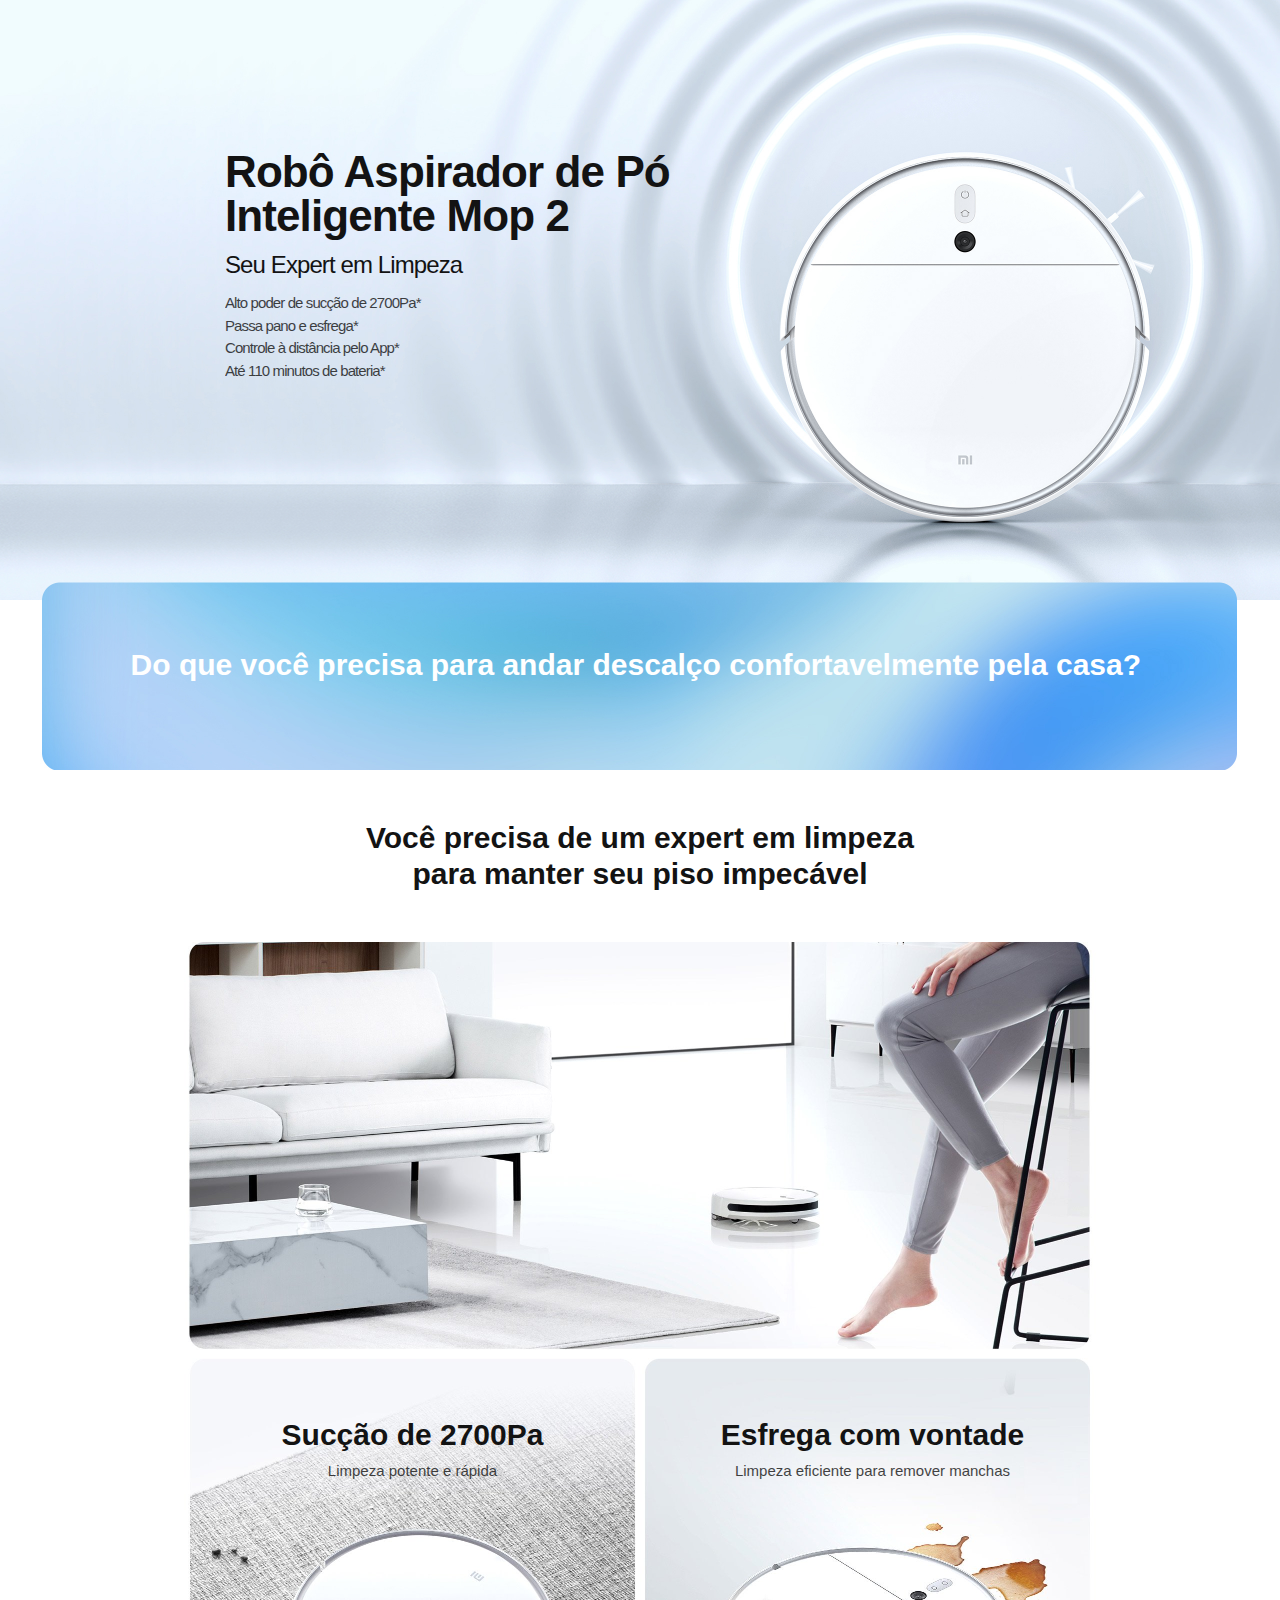
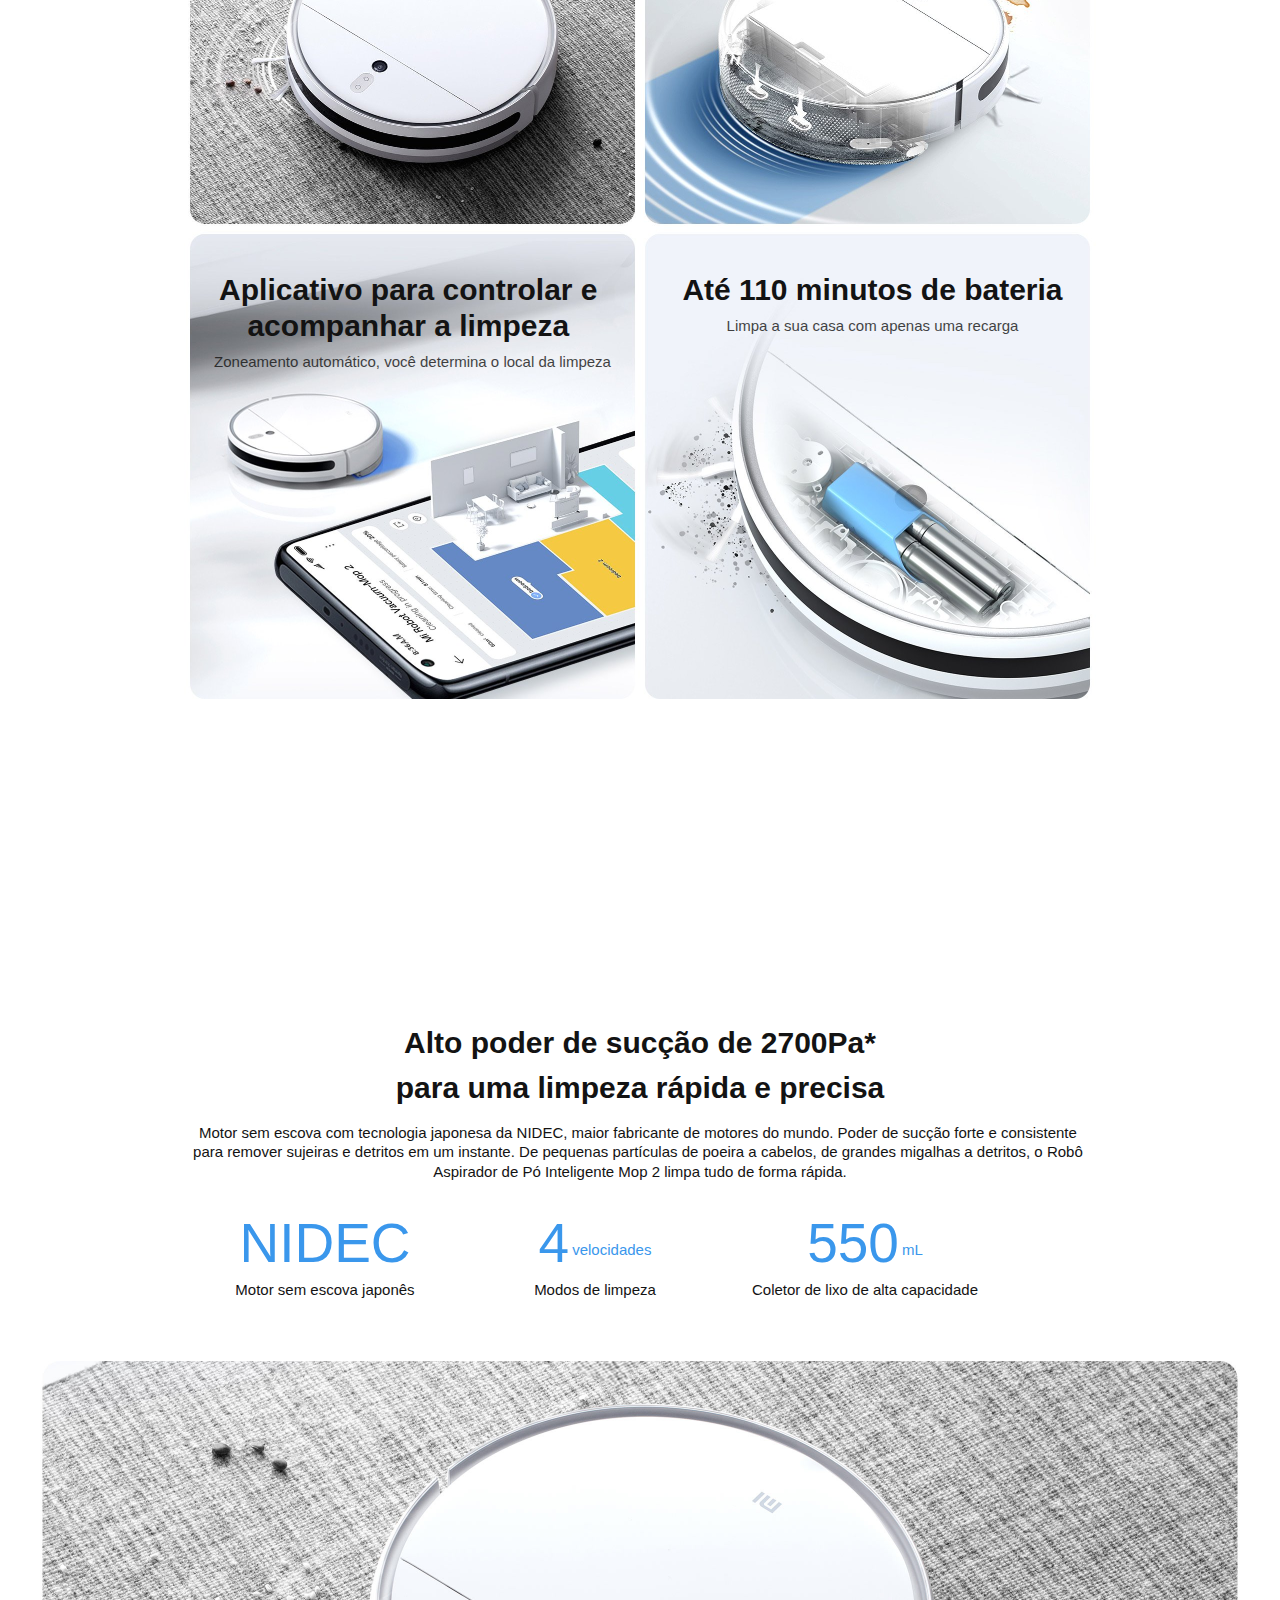
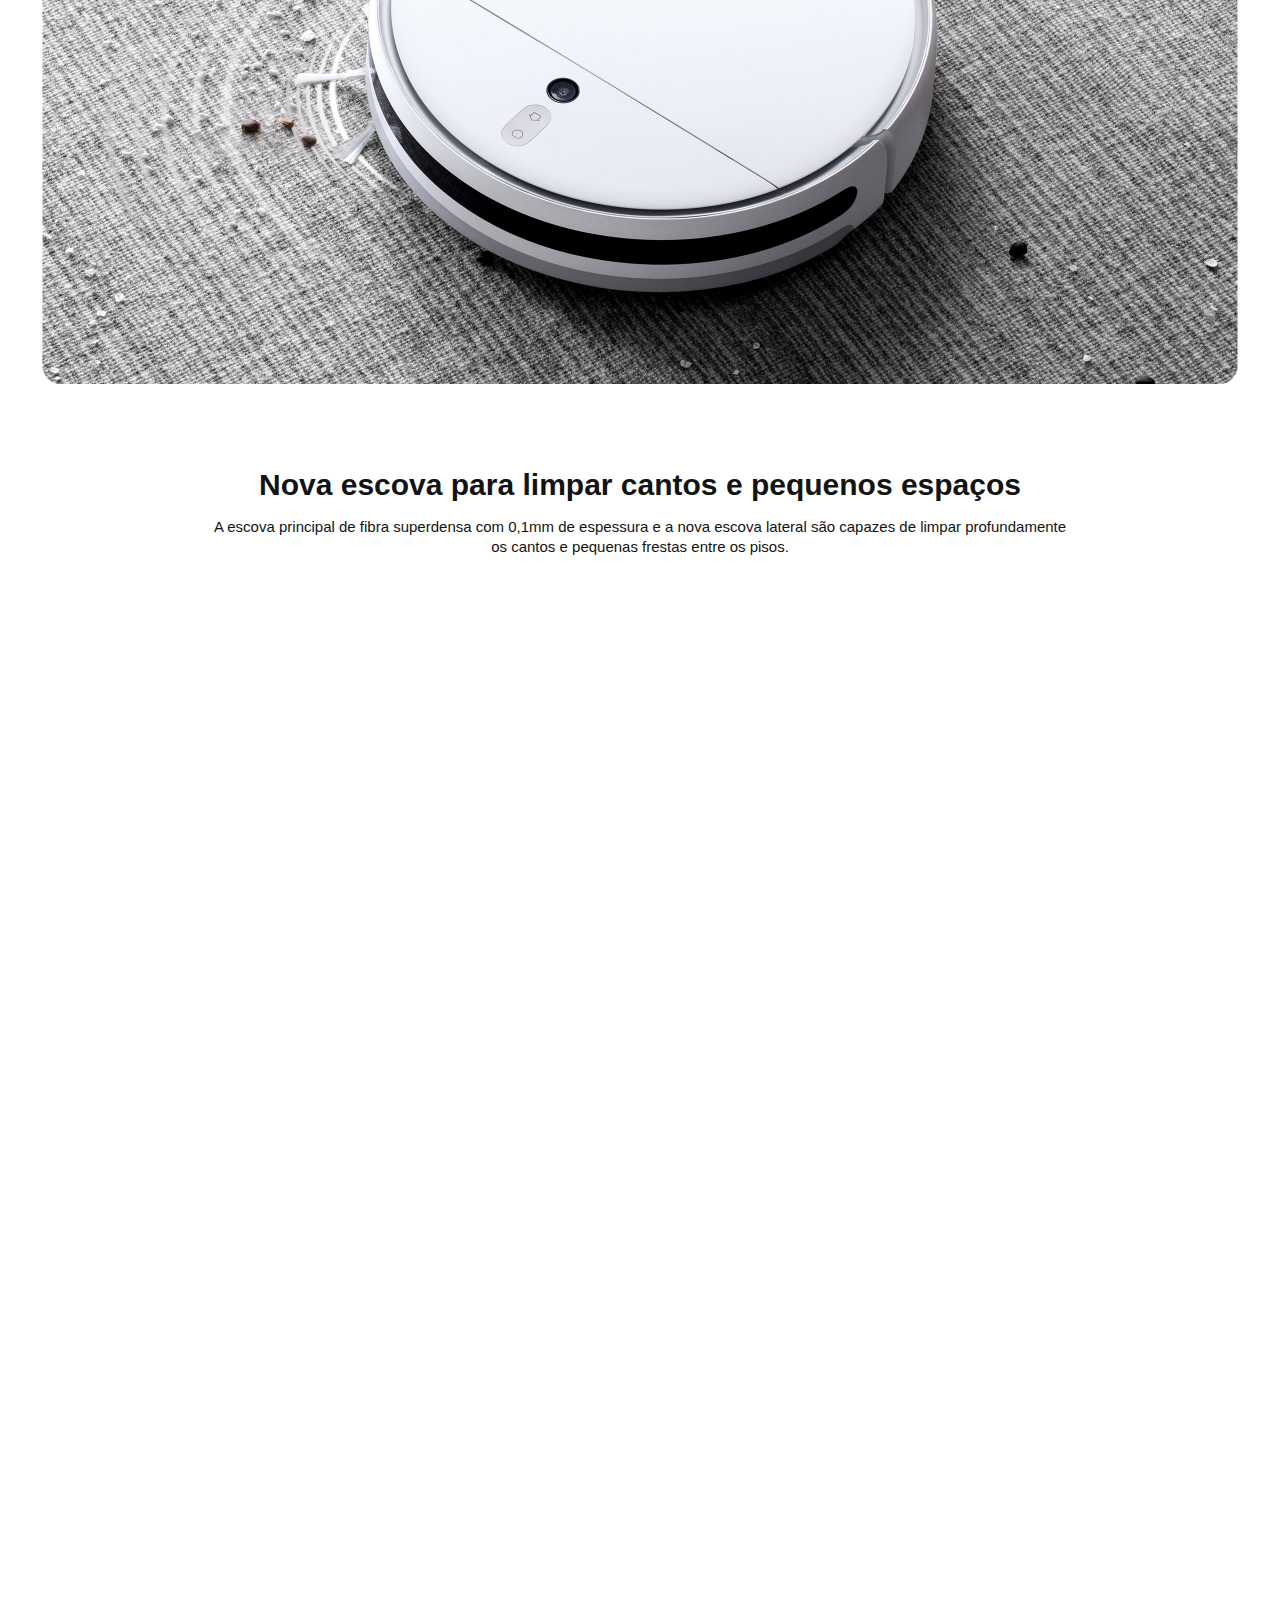
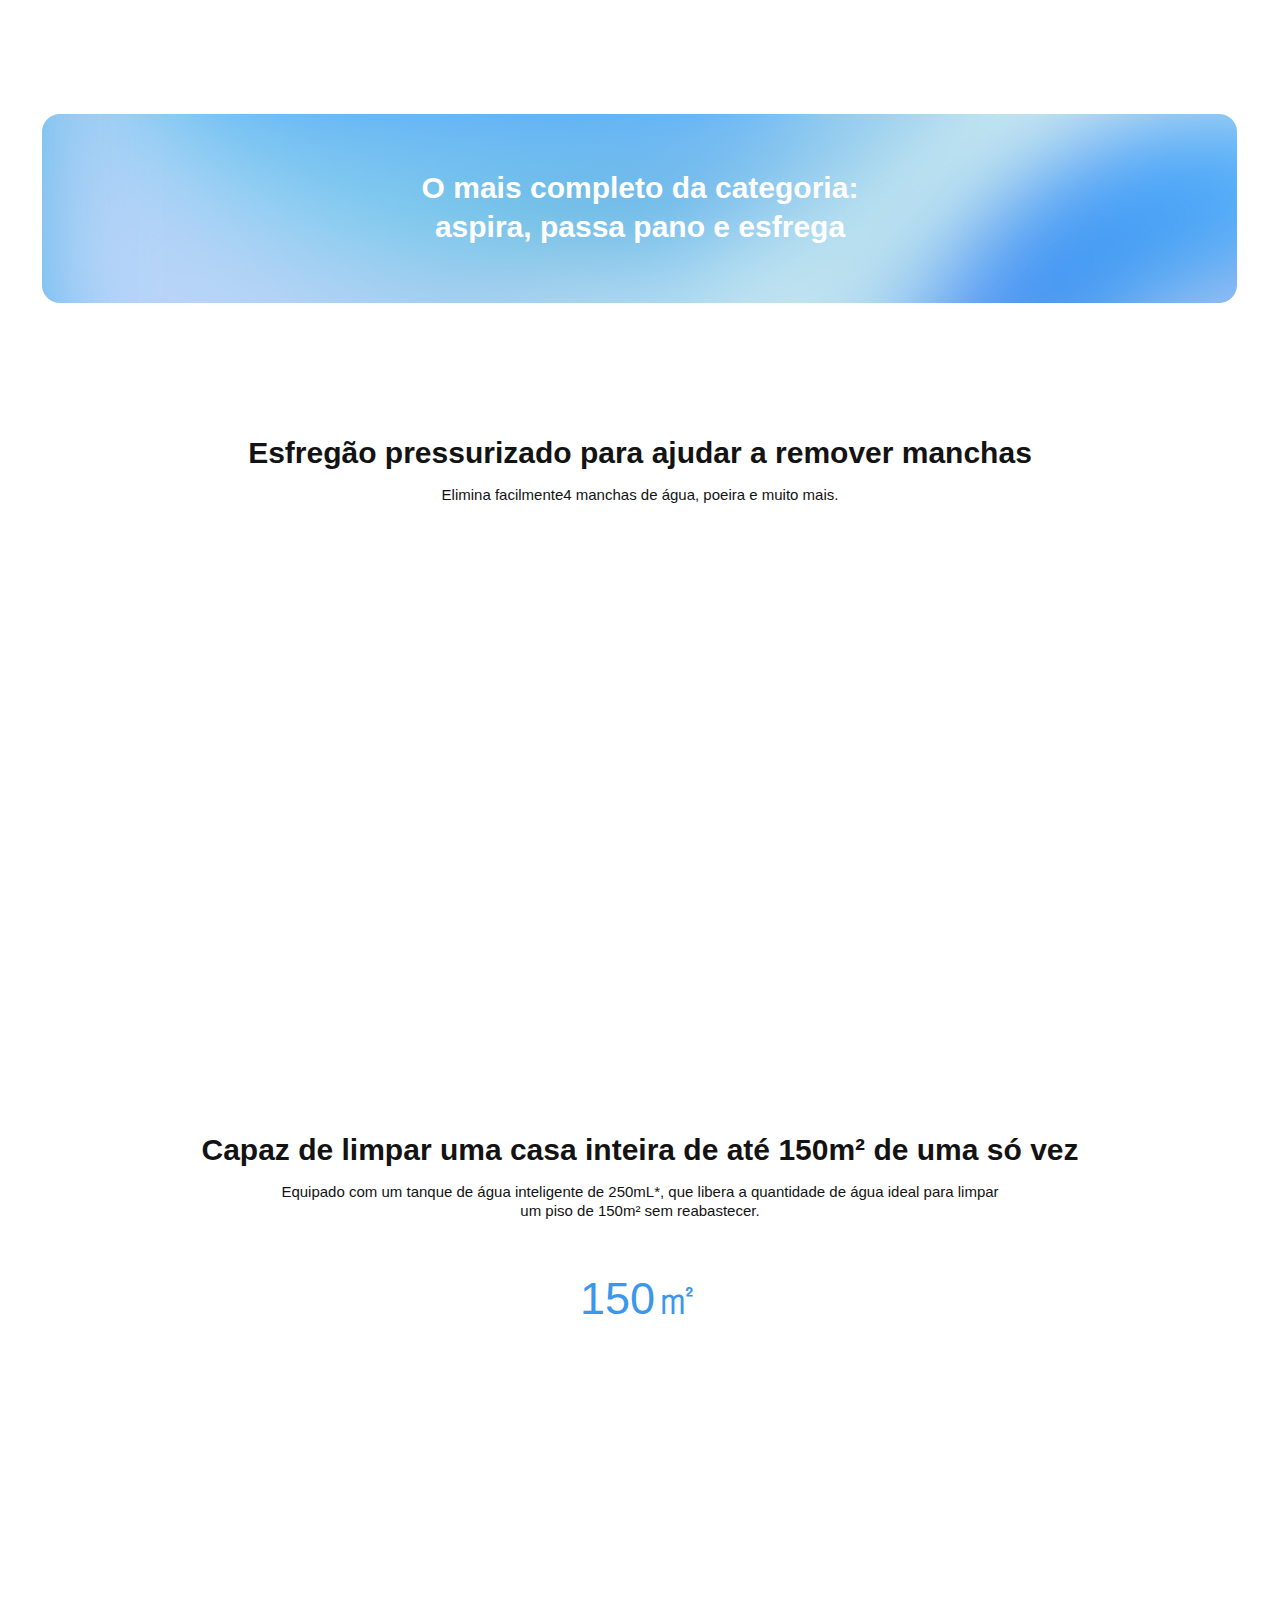
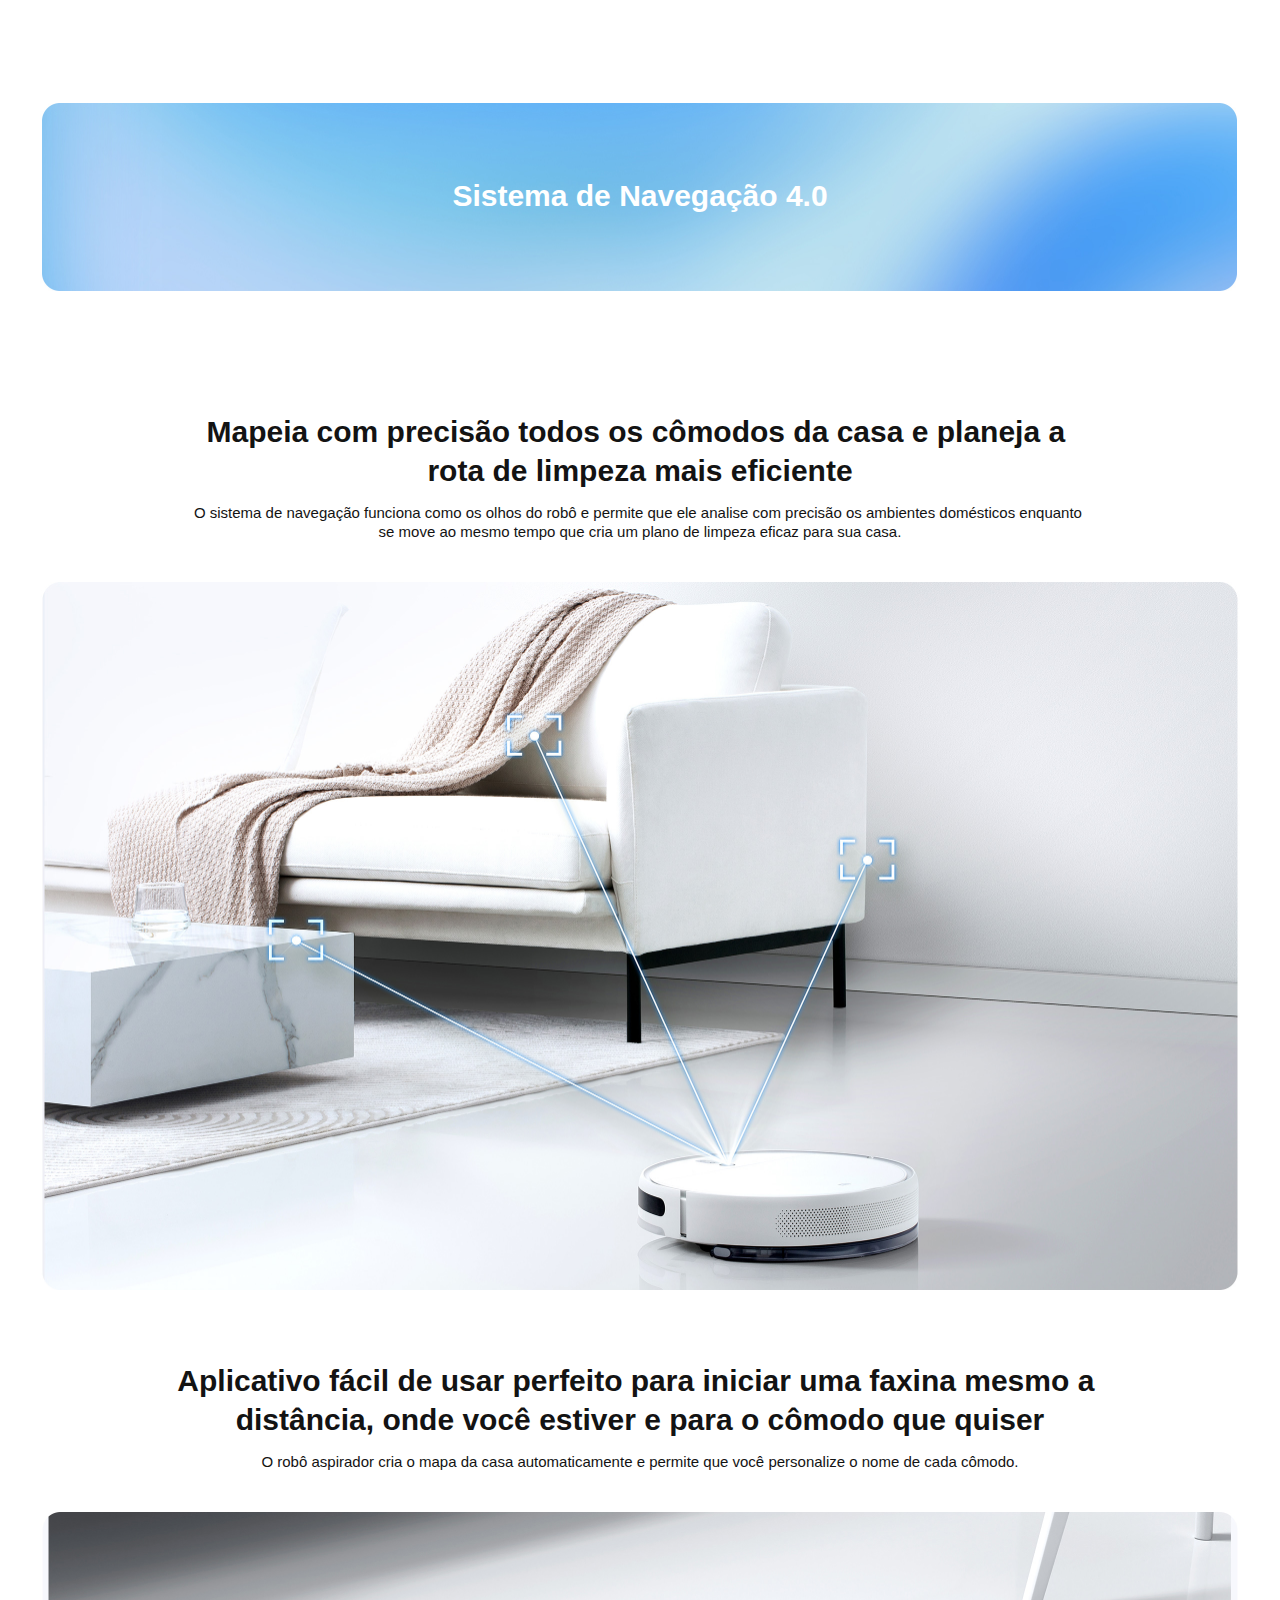
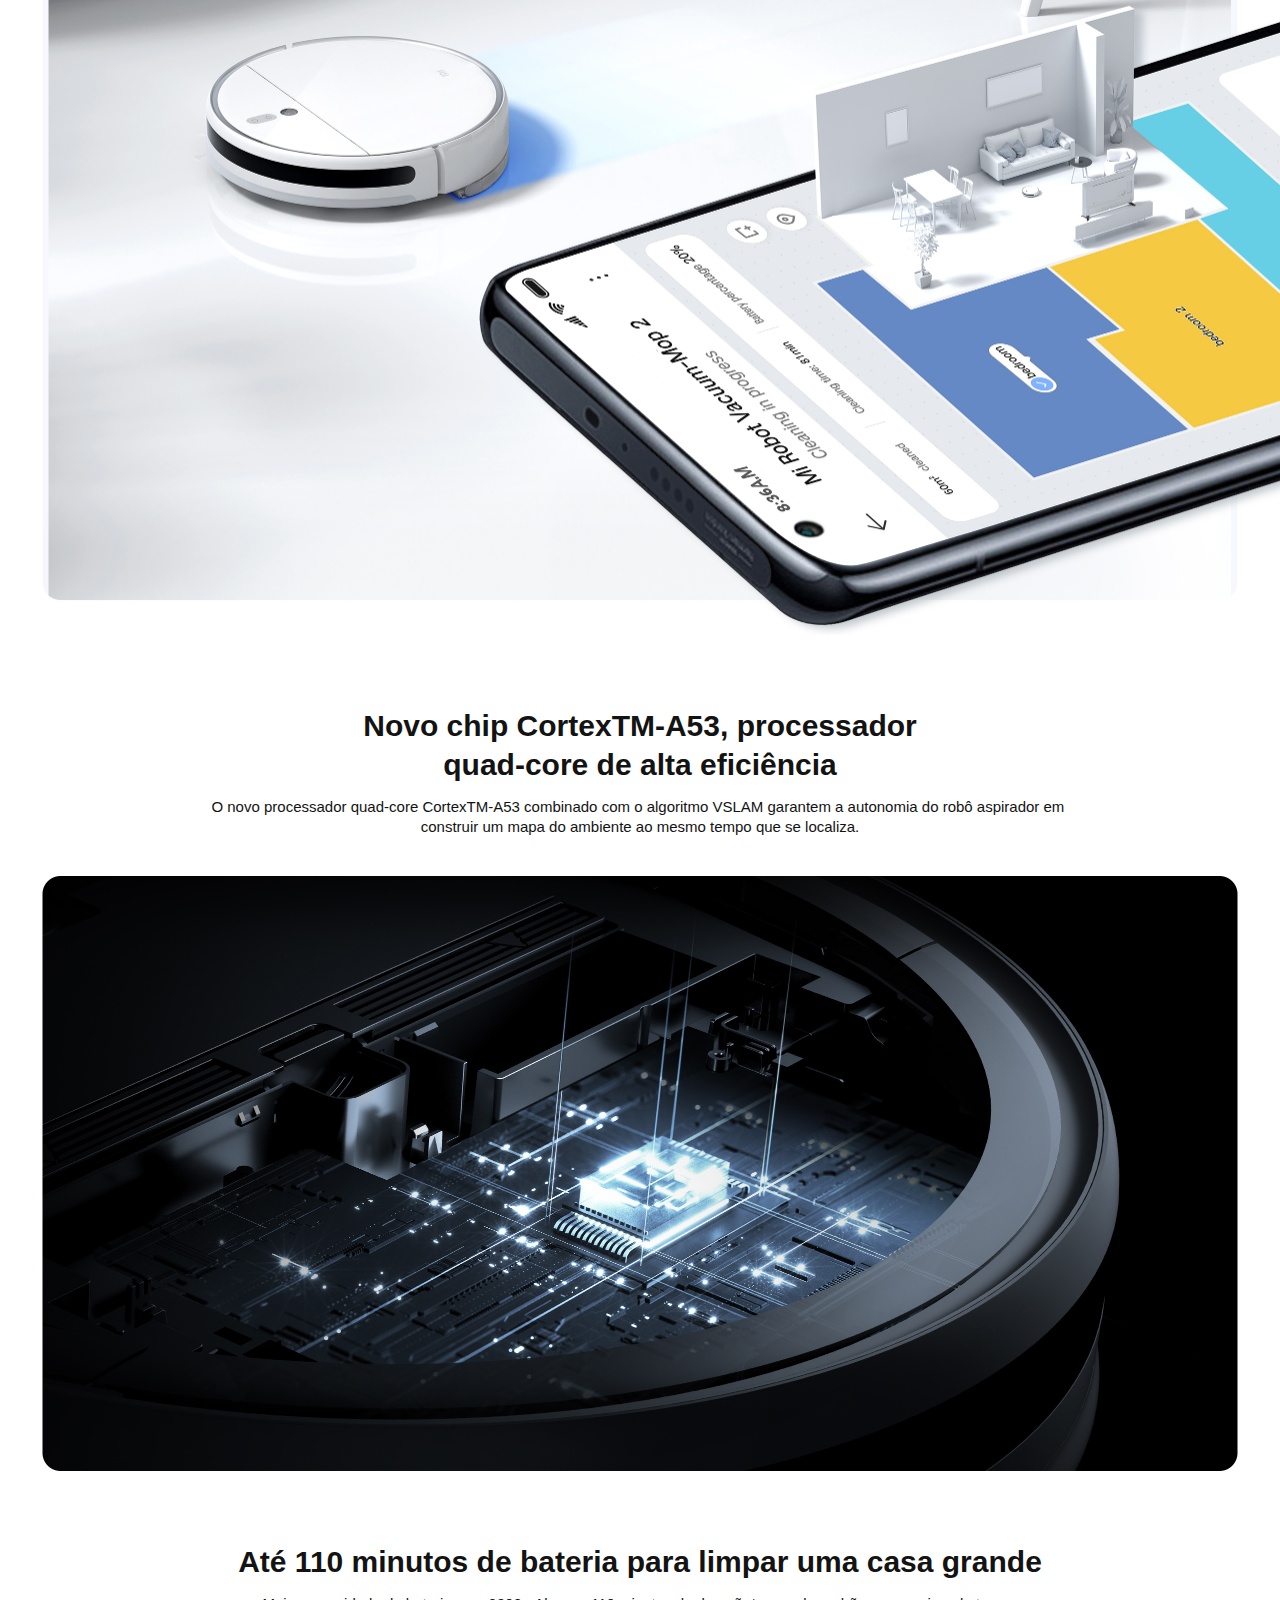
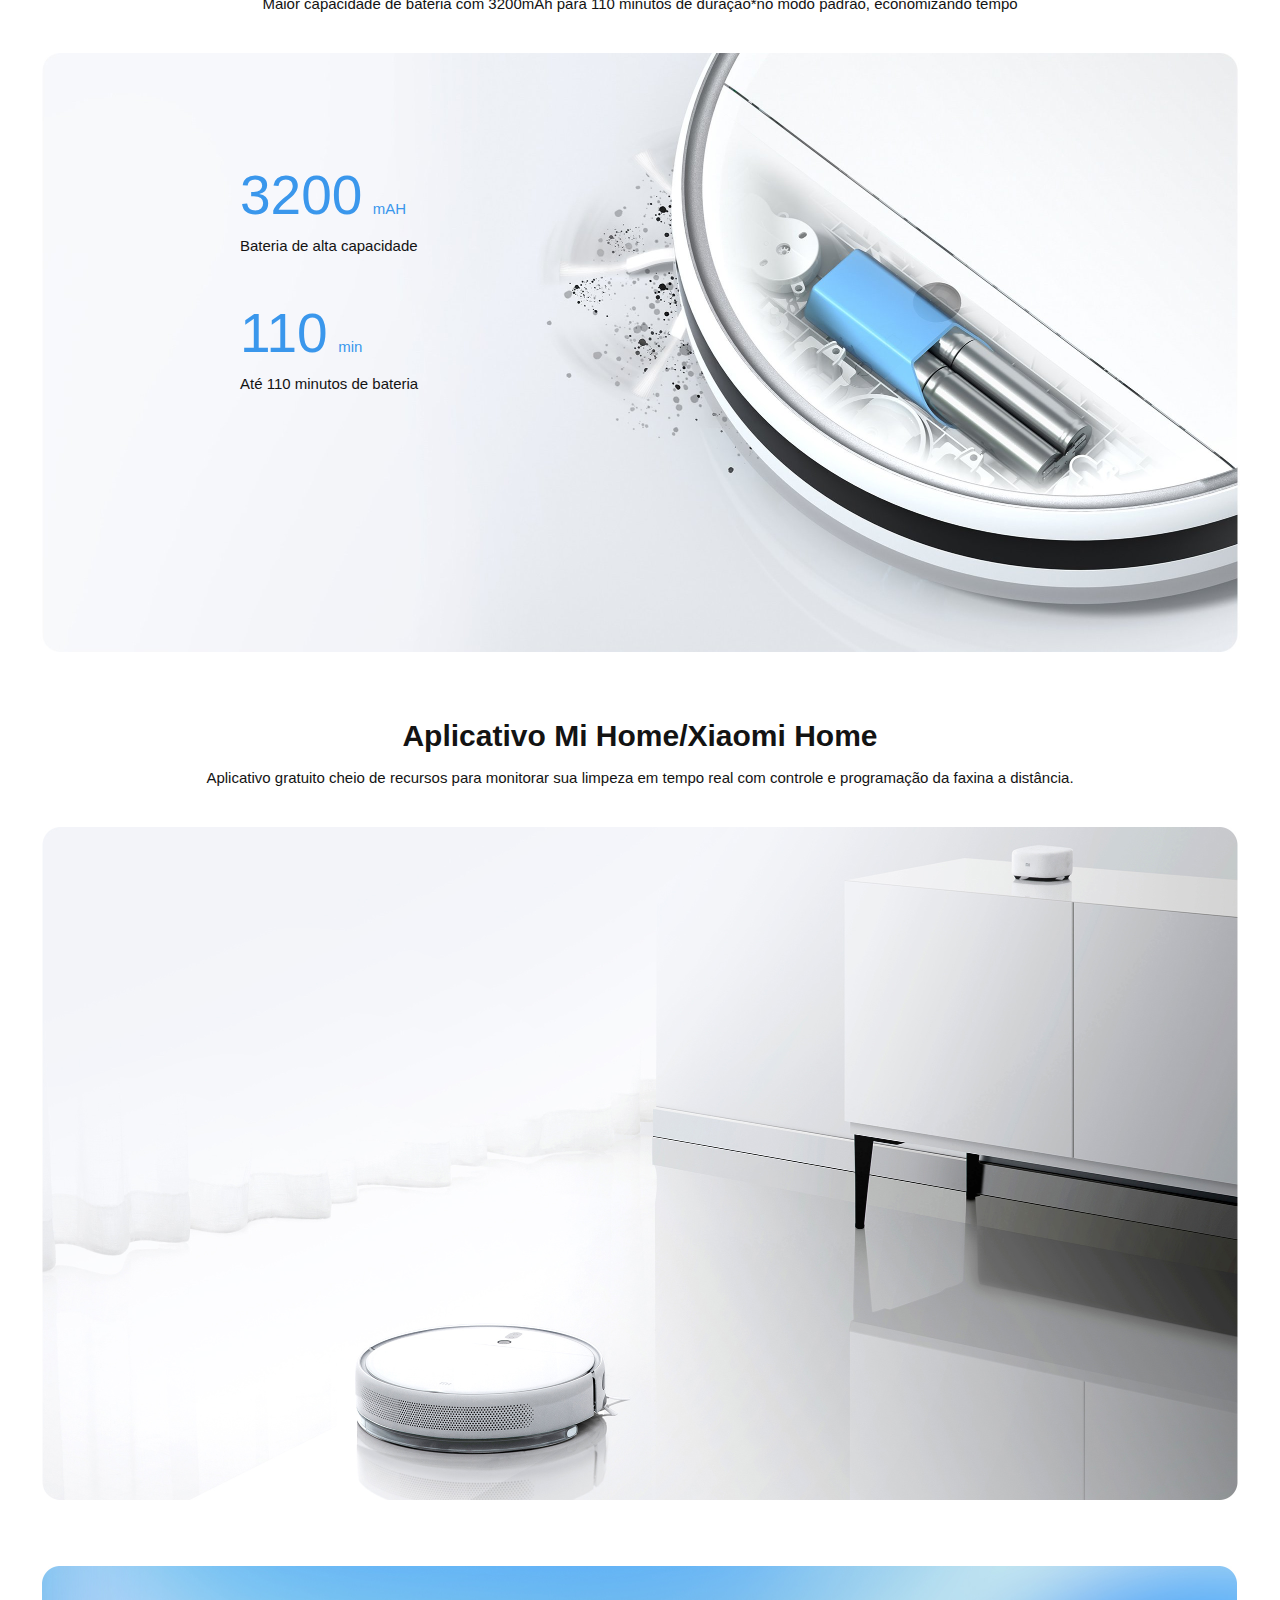
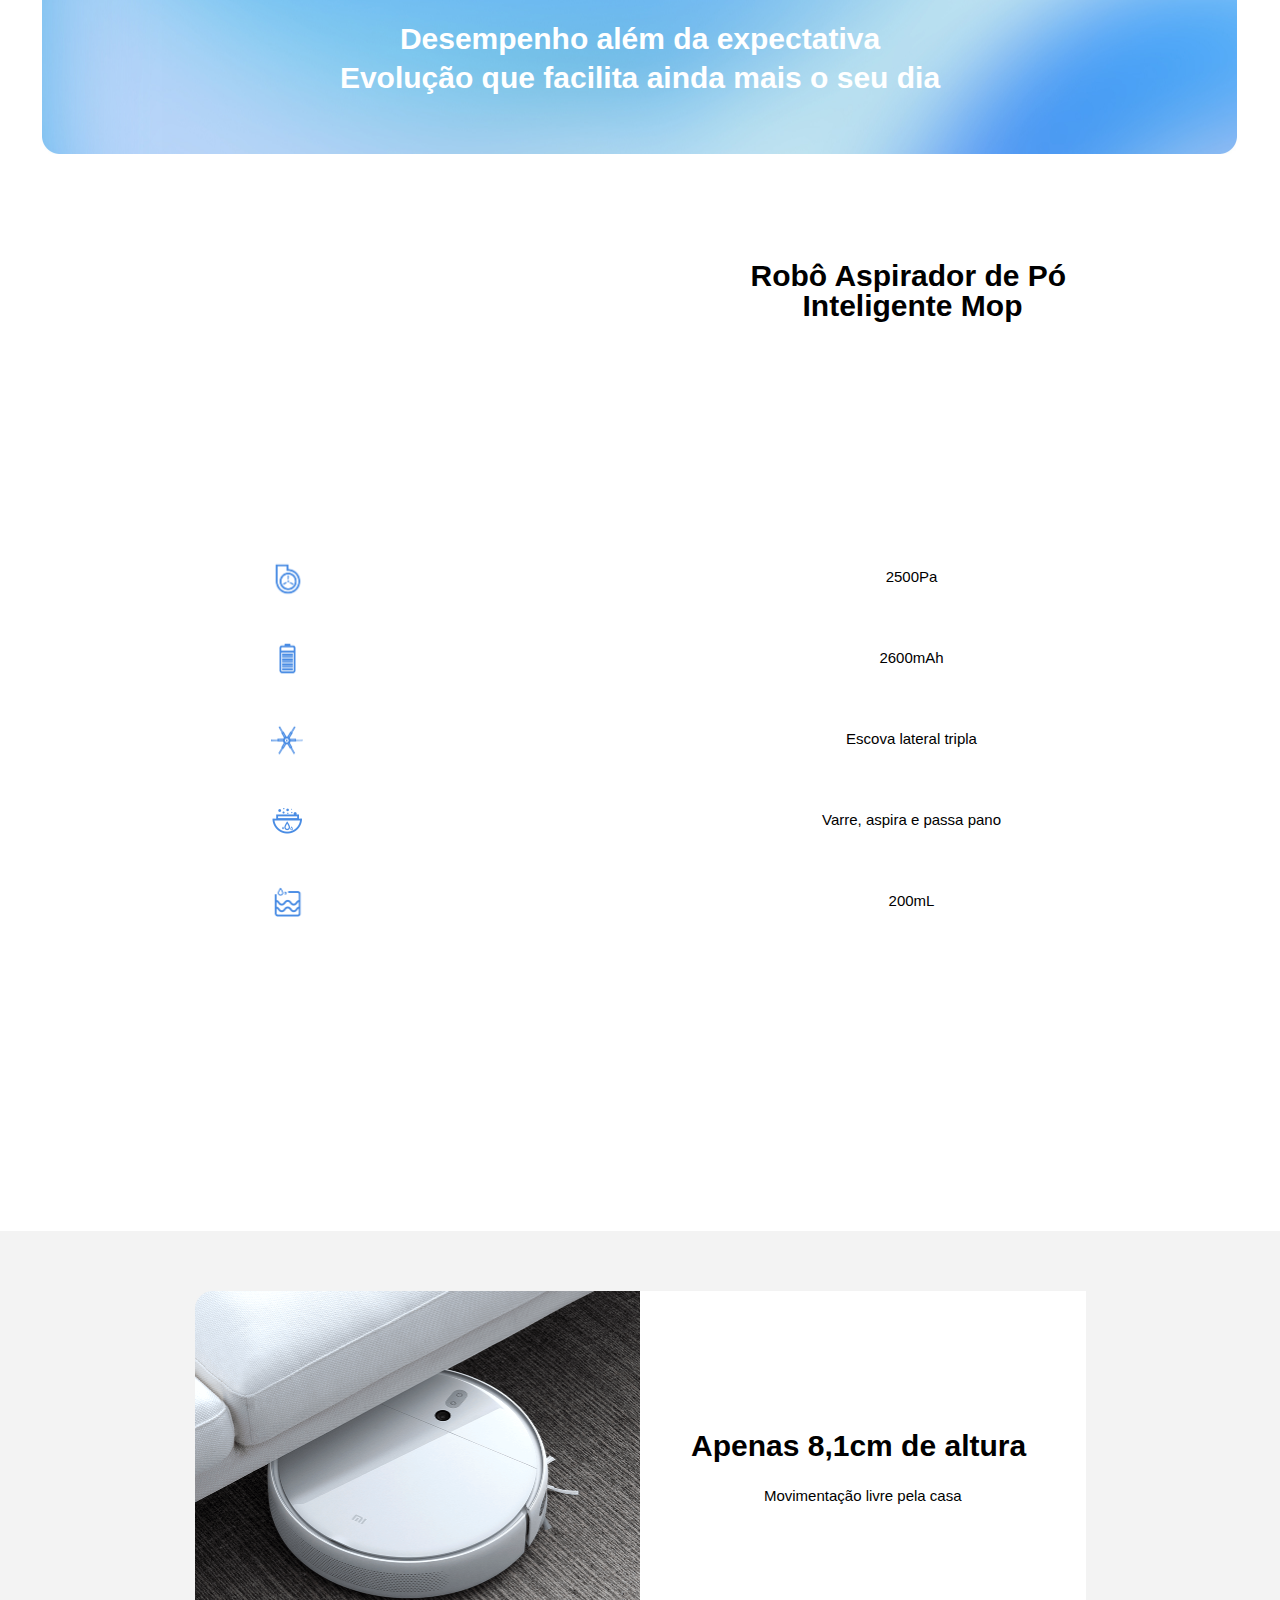
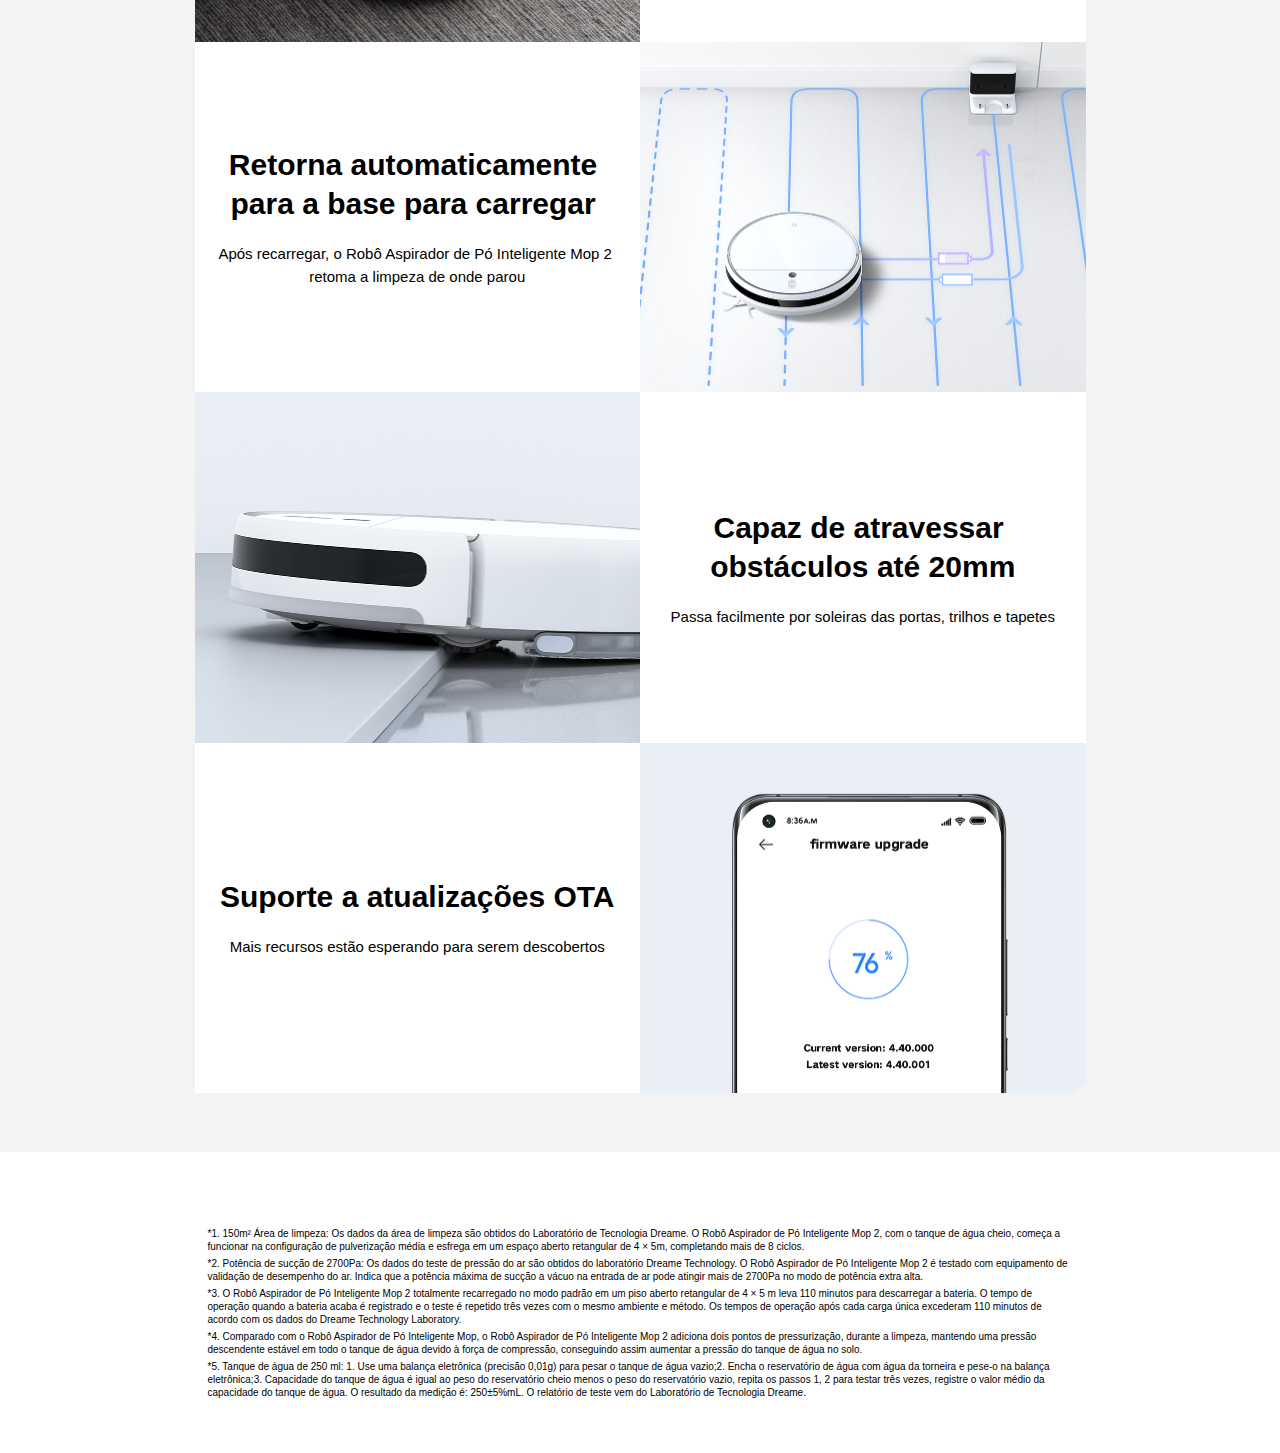
==== commit c2738060: "vs02" ====
--- a/index.html
+++ b/index.html
@@ -35,7 +35,8 @@
 
 <div class="section section-o2 lazy" data-type="bg" data-id="fn4gr4hwy5" data-background-image="" data-loaded="true">
 <div class="text-content black">
-<span data-key="overview_2" class="xm-text f60 f-bold" data-type="text" data-id="ty8bvbdb5n">Você precisa de um expert em limpeza para manter seu piso impecável</span>
+<span data-key="overview_2" class="xm-text f60 f-bold" data-type="text" data-id="ty8bvbdb5n">Você precisa de um expert em limpeza
+para manter seu piso impecável</span>
 </div>
 
 <div class="text-list black">
@@ -113,19 +114,22 @@
 <div class="text-content black">
 <span data-key="overview_20" class="xm-text f60 f-bold" data-type="text" data-id="ut9c7rpblu">Nova escova para limpar cantos e pequenos espaços</span>
 
-<span data-key="overview_21" class="xm-text f30 f-light" data-type="text" data-id="7fzxppw3lq">A escova principal de fibra superdensa com 0,1mm de espessura e a nova escova lateral são capazes de limpar profundamente os cantos e pequenas frestas entre os pisos.</span>
+<span data-key="overview_21" class="xm-text f30 f-light" data-type="text" data-id="7fzxppw3lq">A escova principal de fibra superdensa com 0,1mm de espessura e a nova escova lateral são capazes de limpar profundamente
+os cantos e pequenas frestas entre os pisos.</span>
 </div>
 </div>
 
 <div class="section section-o6 lazy" data-type="bg" data-id="8ooawp7vn7" data-background-image="//i01.appmifile.com/webfile/globalimg/products/pc/mi-robot-vacuum-mop-2/section05.jpg" data-loaded="true" style="background-image: url(&quot;//i01.appmifile.com/webfile/globalimg/products/pc/mi-robot-vacuum-mop-2/section05.jpg&quot;);">
 
 <div class="item item01 white">
-<span data-key="overview_22" class="xm-text f60 f-bold" data-type="text" data-id="shsb6xsry4">Escova lateral hexagonal para maior cobertura</span>
+<span data-key="overview_22" class="xm-text f60 f-bold" data-type="text" data-id="shsb6xsry4">Escova lateral hexagonal
+para maior cobertura</span>
 <span data-key="overview_67" class="xm-text f30 f-light" data-type="text" data-id="qwpib4vbqe">Limpeza eficiente e remoção de poeira fina</span>
 </div>
 
 <div class="item item02 white">
-<span data-key="overview_23" class="xm-text f60 f-bold" data-type="text" data-id="p9oi2q01kd">Escova principal de fibra superdensa com 0,1mm</span>
+<span data-key="overview_23" class="xm-text f60 f-bold" data-type="text" data-id="p9oi2q01kd">Escova principal de fibra
+superdensa com 0,1mm</span>
 <span data-key="overview_68" class="xm-text f30 f-light" data-type="text" data-id="8dy0txusol">Alcança até as menores frestas</span>
 </div>
 </div>
@@ -135,7 +139,8 @@
 src="./assets/media/section03.jpg" data-loaded="true">
 
 <div class="text-content white">
-<span data-key="overview_24" class="xm-text f60 f-bold" data-type="text" data-id="50qwz08bd0">O mais completo da categoria: aspira, passa pano e esfrega</span>
+<span data-key="overview_24" class="xm-text f60 f-bold" data-type="text" data-id="50qwz08bd0">O mais completo da categoria:
+aspira, passa pano e esfrega</span>
 </div>
 </div>
 
@@ -144,7 +149,7 @@
 <div class="text-content black">
 <span data-key="overview_25" class="xm-text f60 f-bold" data-type="text" data-id="xx76okau76">Esfregão pressurizado para ajudar a remover manchas</span>
 
-<span data-key="overview_26" class="xm-text f30 f-light" data-type="text" data-id="pfrq7weax6">Elimina facilmente manchas de água, poeira e muito mais.</span>
+<span data-key="overview_26" class="xm-text f30 f-light" data-type="text" data-id="pfrq7weax6">Elimina facilmente4 manchas de água, poeira e muito mais.</span>
 </div>
 </div>
 
@@ -153,7 +158,8 @@
 <div class="text-content black">
 <span data-key="overview_27" class="xm-text f60 f-bold" data-type="text" data-id="gw03knlfv8">Capaz de limpar uma casa inteira de até 150m² de uma só vez</span>
 
-<span data-key="overview_28" class="xm-text f30 f-light" data-type="text" data-id="n64gp5byuw">Equipado com um tanque de água inteligente de 250mL*, que libera a quantidade de água ideal para limpar um piso de 150m² sem reabastecer.</span>
+<span data-key="overview_28" class="xm-text f30 f-light" data-type="text" data-id="n64gp5byuw">Equipado com um tanque de água inteligente de 250mL*, que libera a quantidade de água ideal para limpar
+um piso de 150m² sem reabastecer.</span>
 
 <span data-key="overview_29" class="xm-text f90 f-regular" data-type="text" data-id="o00yj5ngjo">150㎡</span>
 </div>
@@ -189,7 +195,8 @@
 
 <div class="section section-o13 lazy" data-type="bg" data-id="m0cw8f77mn" data-background-image="" data-loaded="true">
 <div class="text-content black">
-<span data-key="overview_35" class="xm-text f60 f-bold" data-type="text" data-id="f4fwvtipch">Novo chip CortexTM-A53, processador quad-core de alta eficiência</span>
+<span data-key="overview_35" class="xm-text f60 f-bold" data-type="text" data-id="f4fwvtipch">Novo chip CortexTM-A53, processador
+quad-core de alta eficiência</span>
 
 <span data-key="overview_36" class="xm-text f30 f-light" data-type="text" data-id="n85bn7jr39">O novo processador quad-core CortexTM-A53 combinado com o algoritmo VSLAM garantem a autonomia do robô aspirador em construir um mapa do ambiente ao mesmo tempo que se localiza.</span>
 </div>
@@ -251,7 +258,8 @@
 
 <div class="section section-o17 lazy" data-type="bg" data-id="rjqm9juyfk" data-background-image="//i01.appmifile.com/webfile/globalimg/products/pc/mi-robot-vacuum-mop-2/section13s.jpg" data-loaded="true" style="background-image: url(&quot;//i01.appmifile.com/webfile/globalimg/products/pc/mi-robot-vacuum-mop-2/section13s.jpg&quot;);">
 
-<span data-key="overview_44" class="xm-text f60 f-bold text text01" data-type="text" data-id="skjcimpgk8">Robô Aspirador de Pó Inteligente Mop 2</span>
+<span data-key="overview_44" class="xm-text f60 f-bold text text01" data-type="text" data-id="skjcimpgk8">Robô Aspirador de Pó 
+Inteligente Mop 2</span>
 <span data-key="overview_50" class="xm-text f60 f-bold text text02" data-type="text" data-id="qwkhmno5iw">Robô Aspirador de Pó Inteligente Mop</span>
 
 <div class="icon-list">
@@ -282,7 +290,8 @@
 <img class="icon lazy" data-id="232f8de7gq" data-src="./assets/media/icon03.png" src="./assets/media/icon03.png" data-loaded="true">
 
 <div class="txt01">
-<span data-key="overview_47" class="xm-text f30 f-light" data-type="text" data-id="yavoe872o2">Escova lateral hexagonal para maior cobertura</span>
+<span data-key="overview_47" class="xm-text f30 f-light" data-type="text" data-id="yavoe872o2">Escova lateral hexagonal
+para maior cobertura</span>
 </div>
 
 <div class="txt02">
@@ -380,17 +389,19 @@
 </div>
 </div>
 </div>
+
 <div class="section section-o20 lazy" data-type="bg" data-id="jk6okopocn" data-background-image="" data-loaded="true">
 <div class="text-content">
 <span data-key="note_1" class="xm-text f20 f-light" data-type="text" data-id="3dyoqyg5zp">*1. 150m² Área de limpeza: Os dados da área de limpeza são obtidos do Laboratório de Tecnologia Dreame. O Robô Aspirador de Pó Inteligente Mop 2, com o tanque de água cheio, começa a funcionar na configuração de pulverização média e esfrega em um espaço aberto retangular de 4 × 5m, completando mais de 8 ciclos.</span>
 
-<span data-key="note_2" class="xm-text f20 f-light" data-type="text" data-id="ajjaagcohs">2. Potência de sucção de 2700Pa: Os dados do teste de pressão do ar são obtidos do laboratório Dreame Technology. O Robô Aspirador de Pó Inteligente Mop 2 é testado com equipamento de validação de desempenho do ar. Indica que a potência máxima de sucção a vácuo na entrada de ar pode atingir mais de 2700Pa no modo de potência extra alta.</span>
-
-<span data-key="note_3" class="xm-text f20 f-light" data-type="text" data-id="vzyz4bcm1d">* 3. O Robô Aspirador de Pó Inteligente Mop 2 totalmente recarregado no modo padrão em um piso aberto retangular de 4 × 5 m leva 110 minutos para descarregar a bateria. O tempo de operação quando a bateria acaba é registrado e o teste é repetido três vezes com o mesmo ambiente e método. Os tempos de operação após cada carga única excederam 110 minutos de acordo com os dados do Dreame Technology Laboratory.</span>
+<span data-key="note_2" class="xm-text f20 f-light" data-type="text" data-id="ajjaagcohs">*2. Potência de sucção de 2700Pa: Os dados do teste de pressão do ar são obtidos do laboratório Dreame Technology. O Robô Aspirador de Pó Inteligente Mop 2 é testado com equipamento de validação de desempenho do ar. Indica que a potência máxima de sucção a vácuo na entrada de ar pode atingir mais de 2700Pa no modo de potência extra alta.</span>
+
+<span data-key="note_3" class="xm-text f20 f-light" data-type="text" data-id="vzyz4bcm1d">*3. O Robô Aspirador de Pó Inteligente Mop 2 totalmente recarregado no modo padrão em um piso aberto retangular de 4 × 5 m leva 110 minutos para descarregar a bateria. O tempo de operação quando a bateria acaba é registrado e o teste é repetido três vezes com o mesmo ambiente e método. Os tempos de operação após cada carga única excederam 110 minutos de acordo com os dados do Dreame Technology Laboratory.</span>
 
 <span data-key="note_4" class="xm-text f20 f-light" data-type="text" data-id="pauujbc131">*4. Comparado com o Robô Aspirador de Pó Inteligente Mop, o Robô Aspirador de Pó Inteligente Mop 2 adiciona dois pontos de pressurização, durante a limpeza, mantendo uma pressão descendente estável em todo o tanque de água devido à força de compressão, conseguindo assim aumentar a pressão do tanque de água no solo.</span>
 
 <span data-key="note_5" class="xm-text f20 f-light" data-type="text" data-id="1zx1phsmpv">*5. Tanque de água de 250 ml: 1. Use uma balança eletrônica (precisão 0,01g) para pesar o tanque de água vazio;2. Encha o reservatório de água com água da torneira e pese-o na balança eletrônica;3. Capacidade do tanque de água é igual ao peso do reservatório cheio menos o peso do reservatório vazio, repita os passos 1, 2 para testar três vezes, registre o valor médio da capacidade do tanque de água. O resultado da medição é: 250±5%mL. O relatório de teste vem do Laboratório de Tecnologia Dreame.</span>
+
 </div>
 </div>
 </main>
--- a/assets/css/main.css
+++ b/assets/css/main.css
@@ -515,7 +515,7 @@
   margin: 0 auto;
   padding: 0.507813rem 0 0.3125rem;
   text-align: center;
-  width: 7.03125rem;
+  width: 8rem;
 }
 .mi-robot-vacuum-mop-2.overview-con .section-o12 .f60 {
   line-height: 1.3;
@@ -672,7 +672,7 @@
 }
 .mi-robot-vacuum-mop-2.overview-con .section-o17 .text02 {
   left: 5.742188rem;
-  top: 0.664063rem;
+  top: 0.4rem;
   width: 2.773438rem;
 }
 .mi-robot-vacuum-mop-2.overview-con .section-o17 .icon-list {
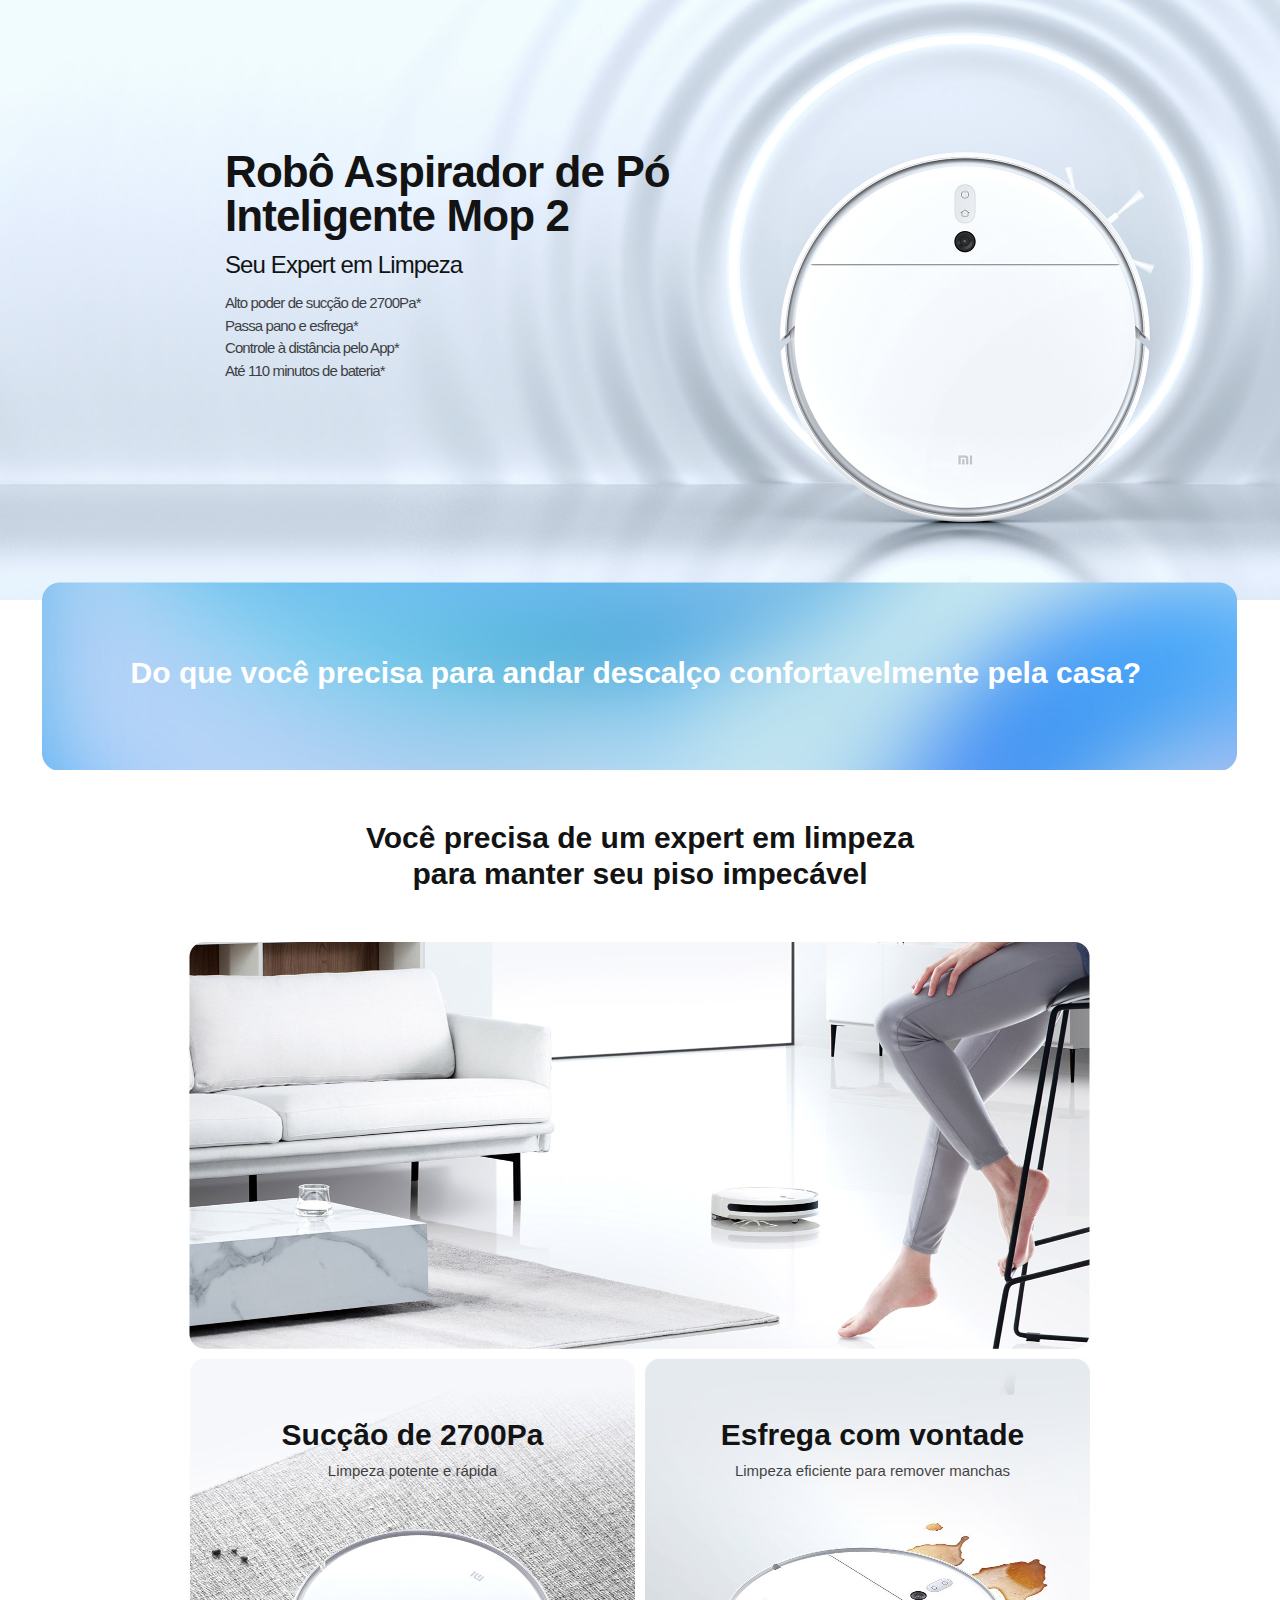
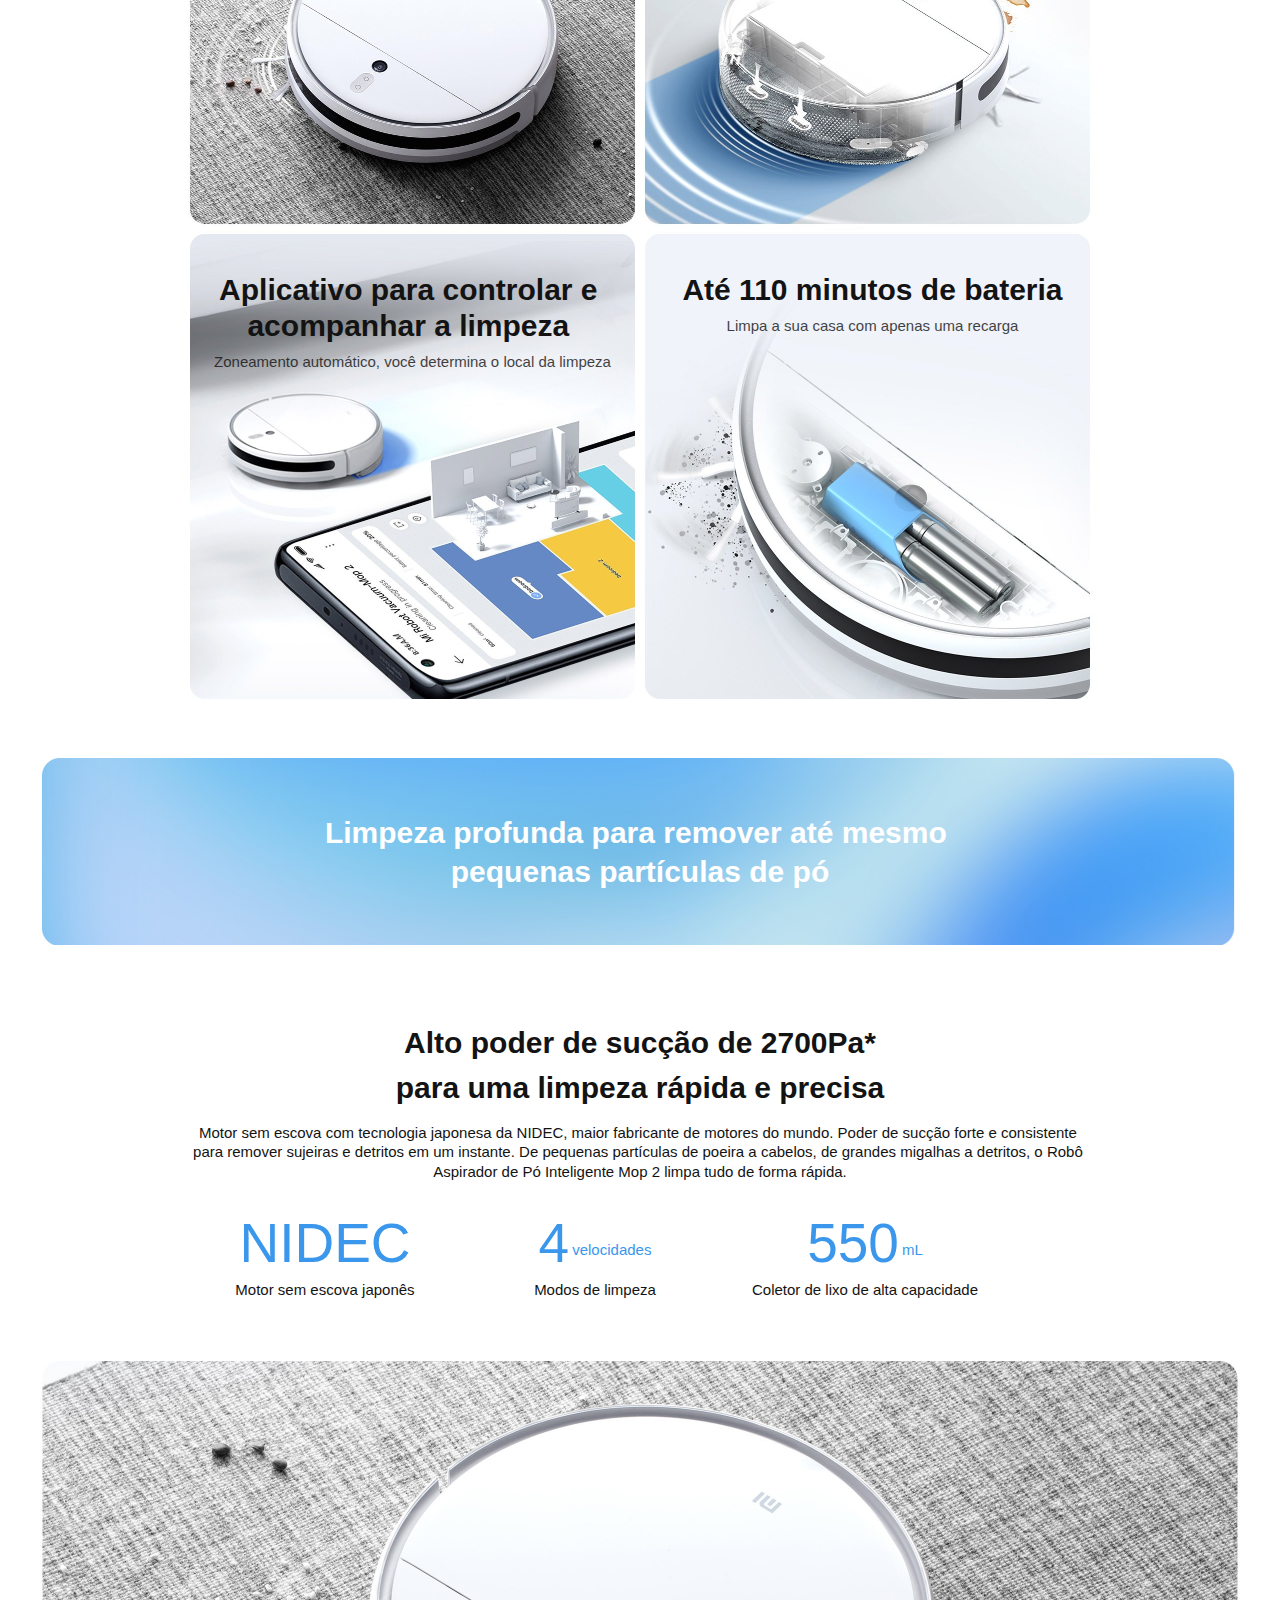
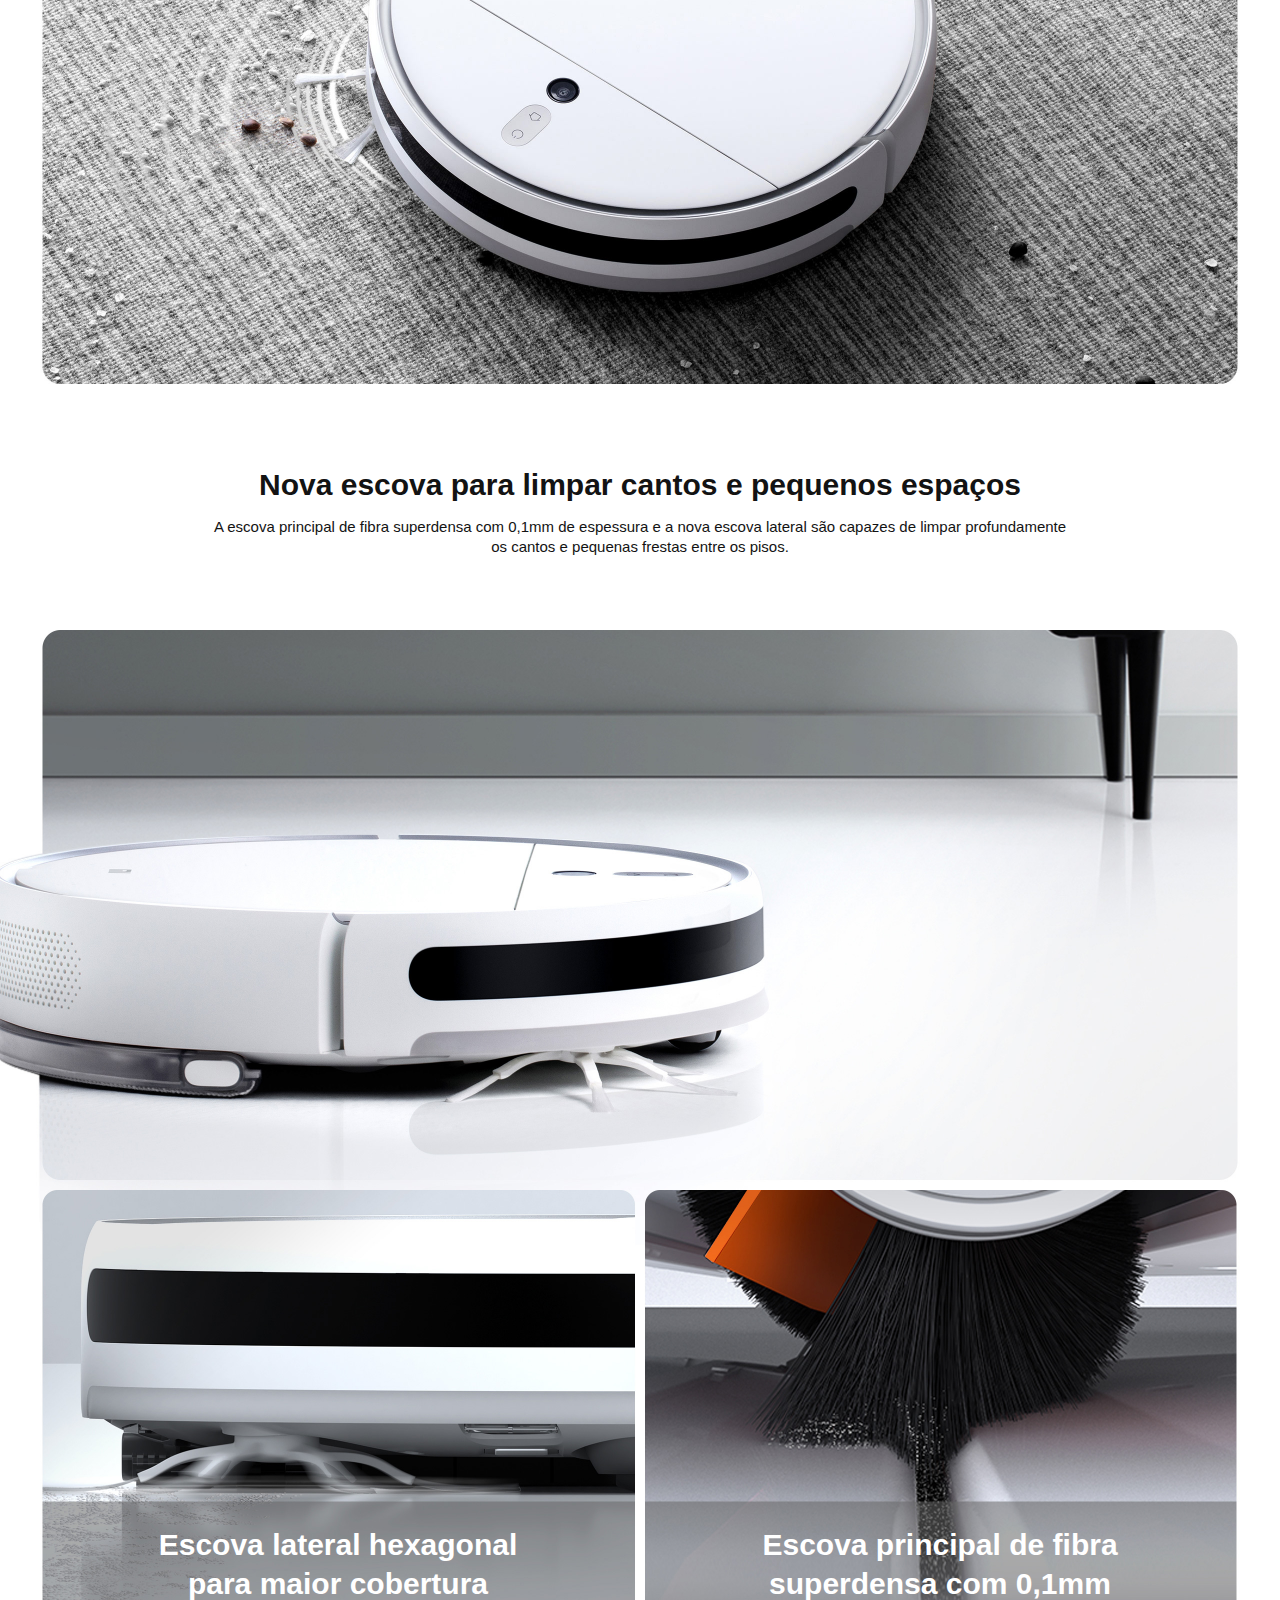
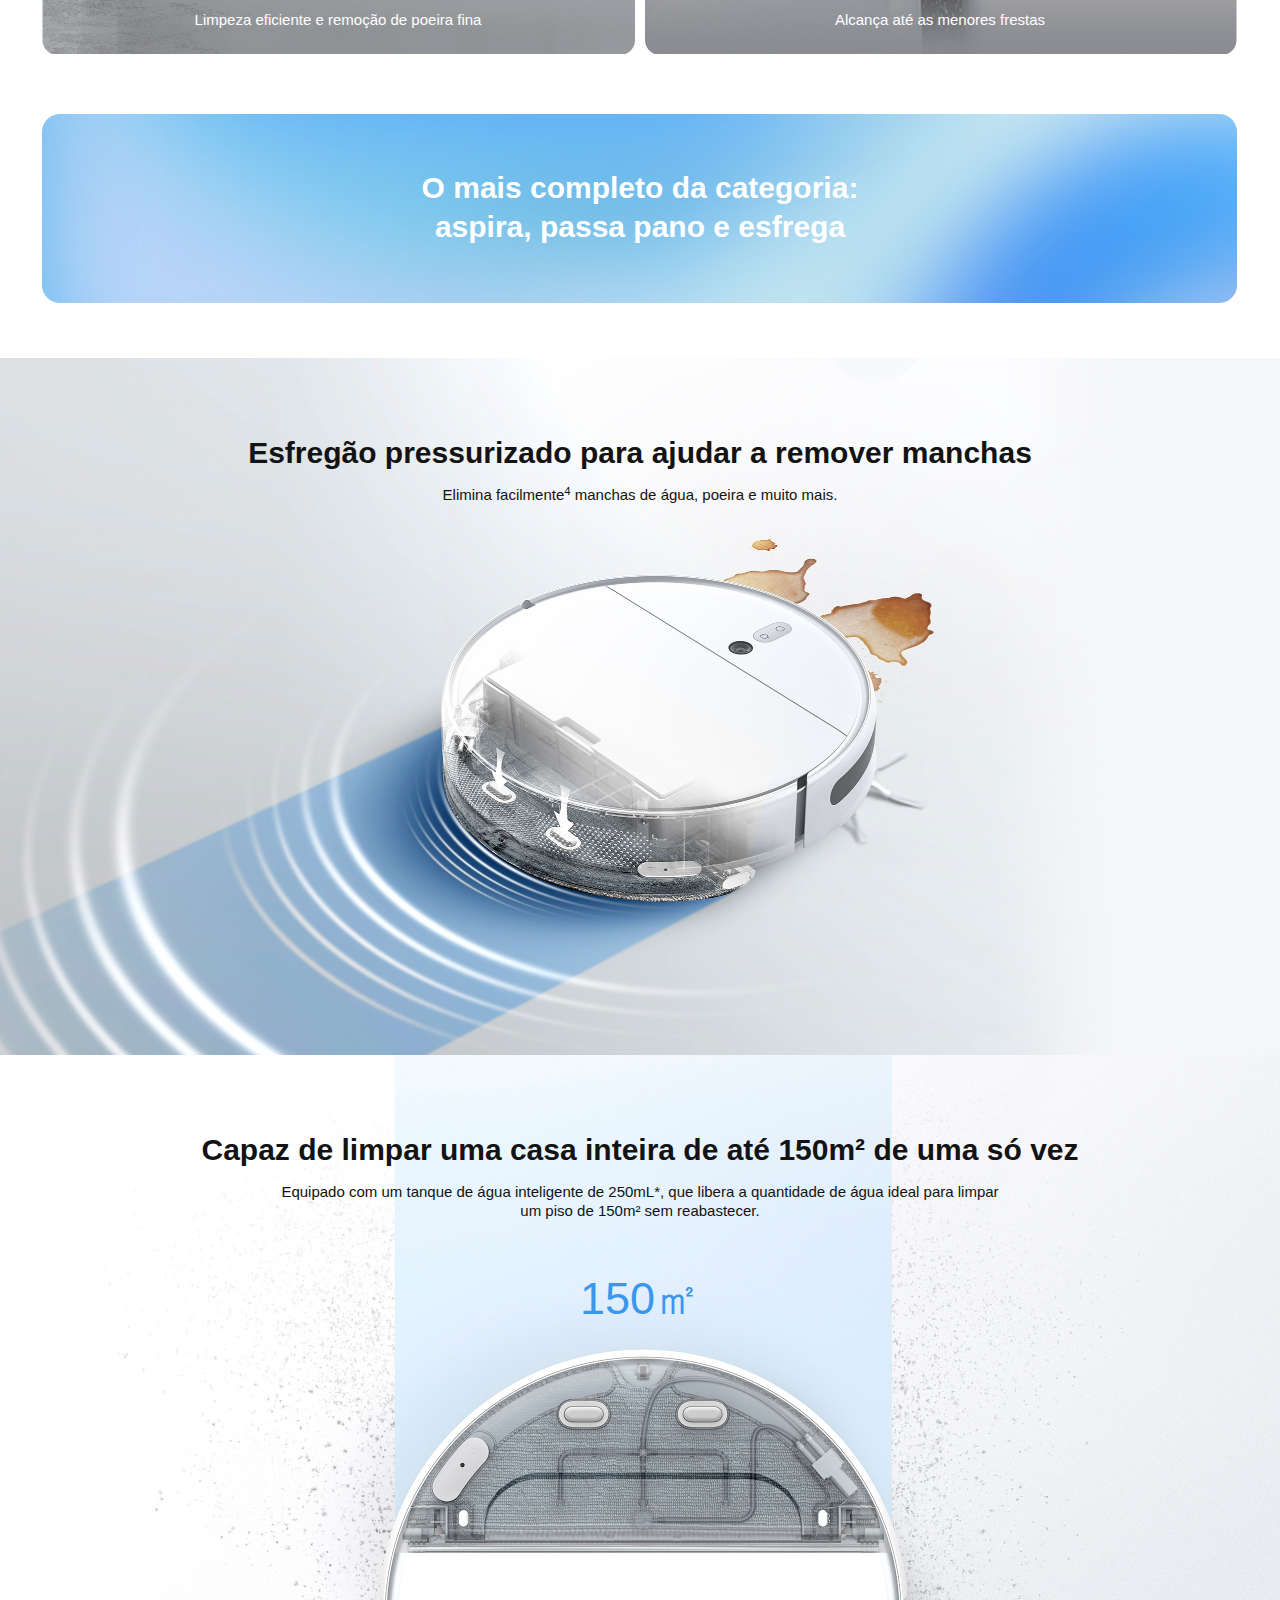
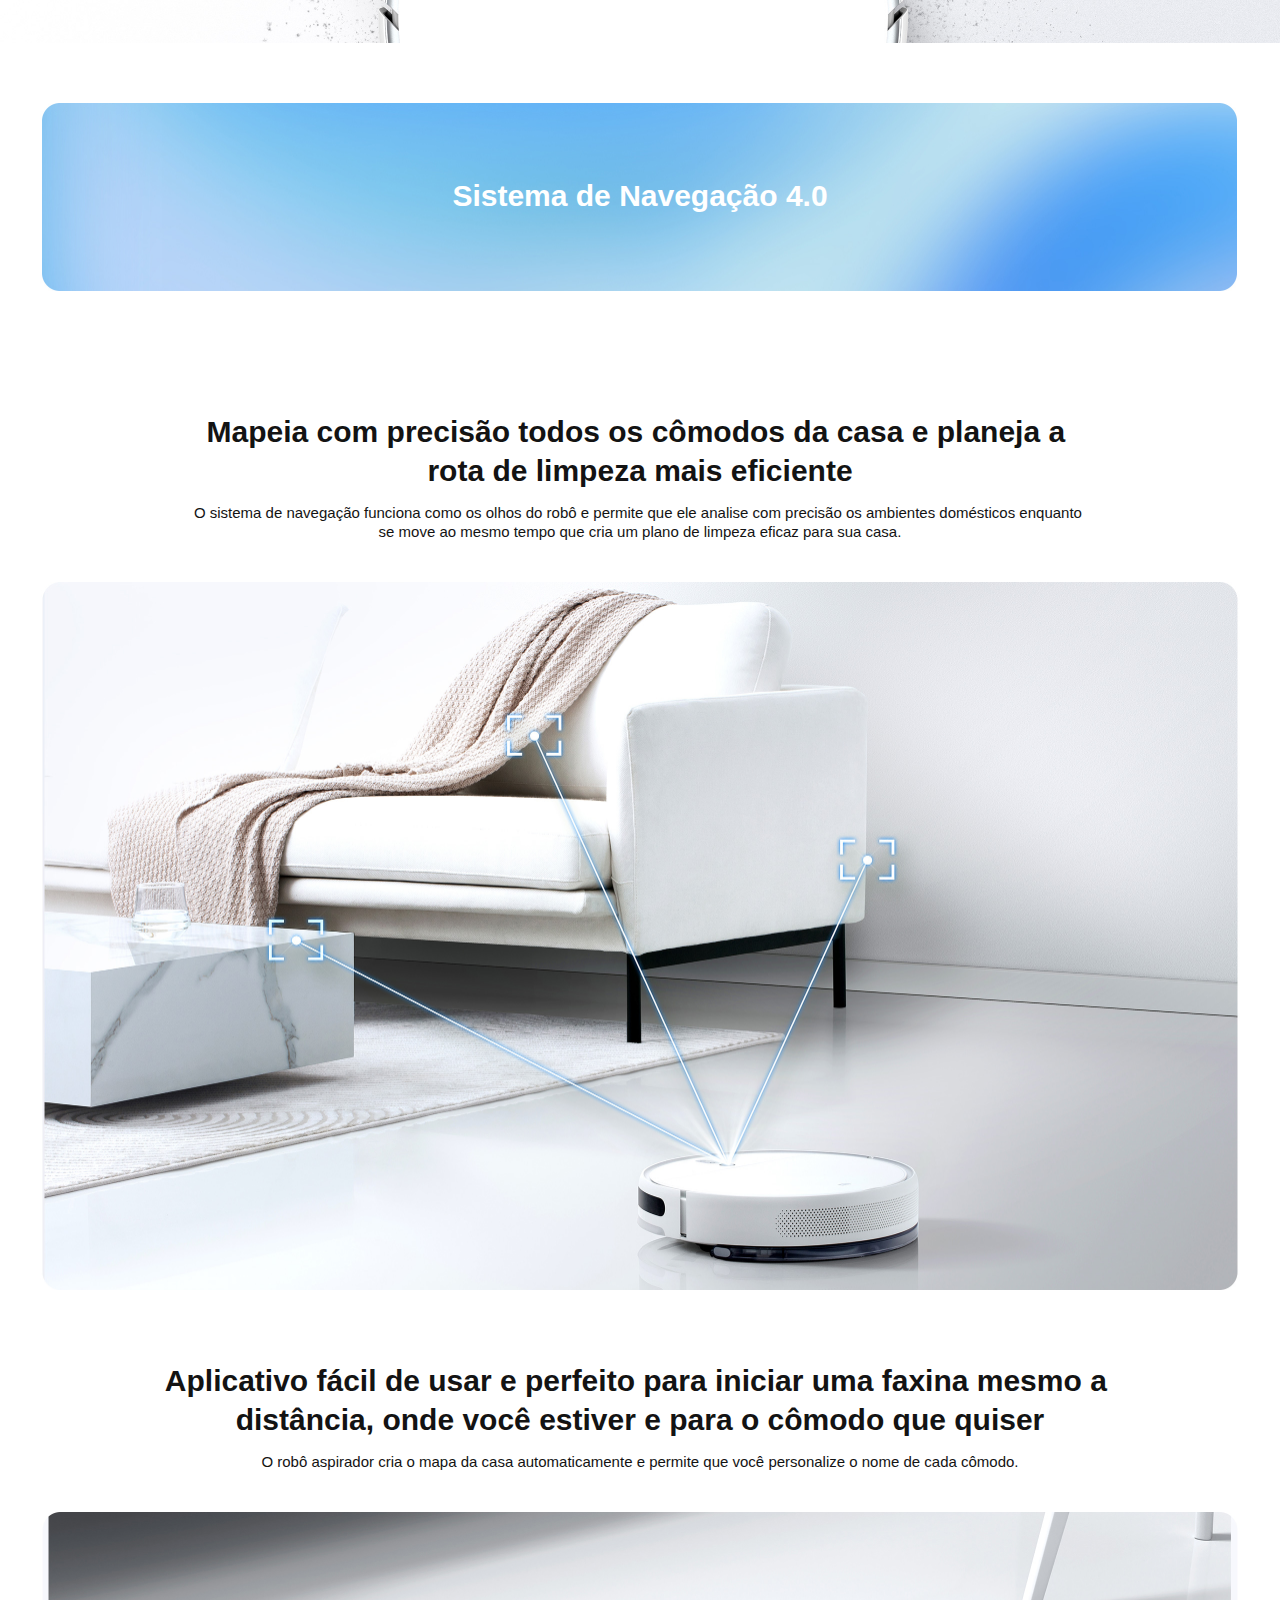
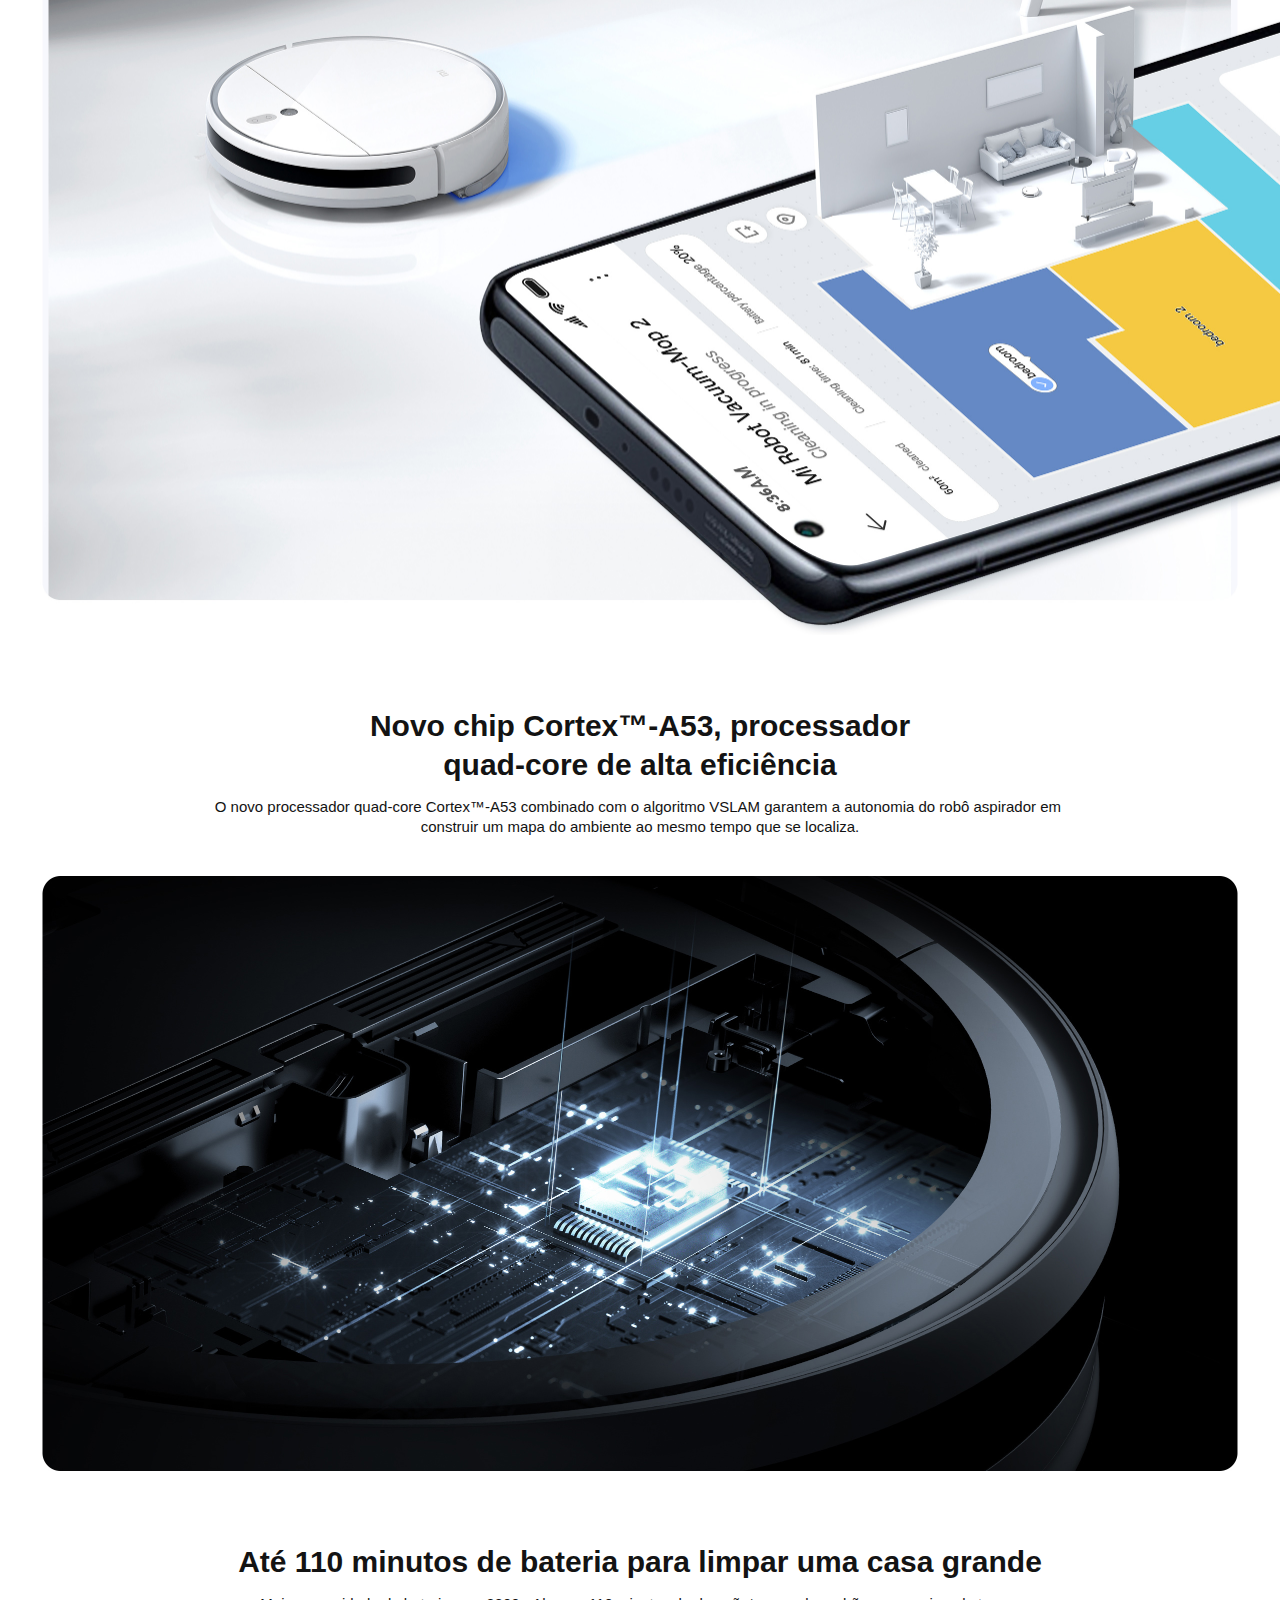
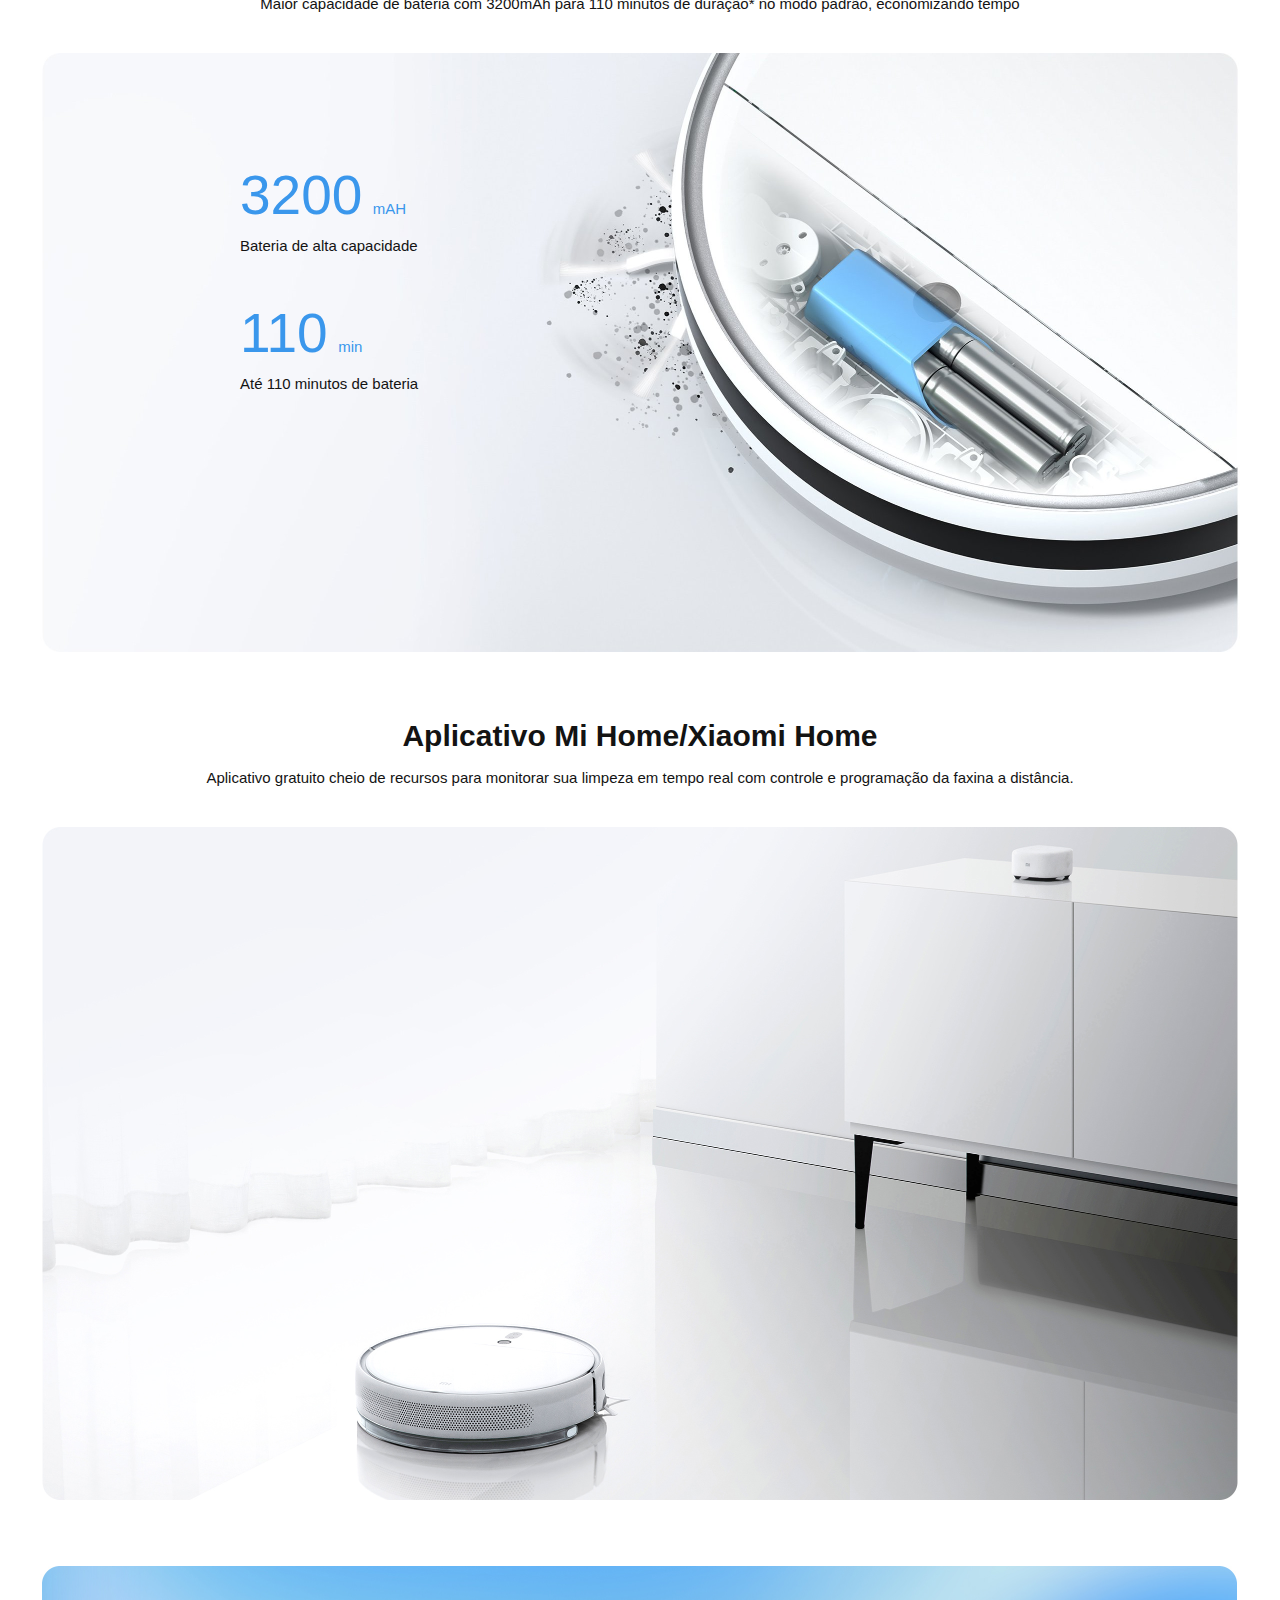
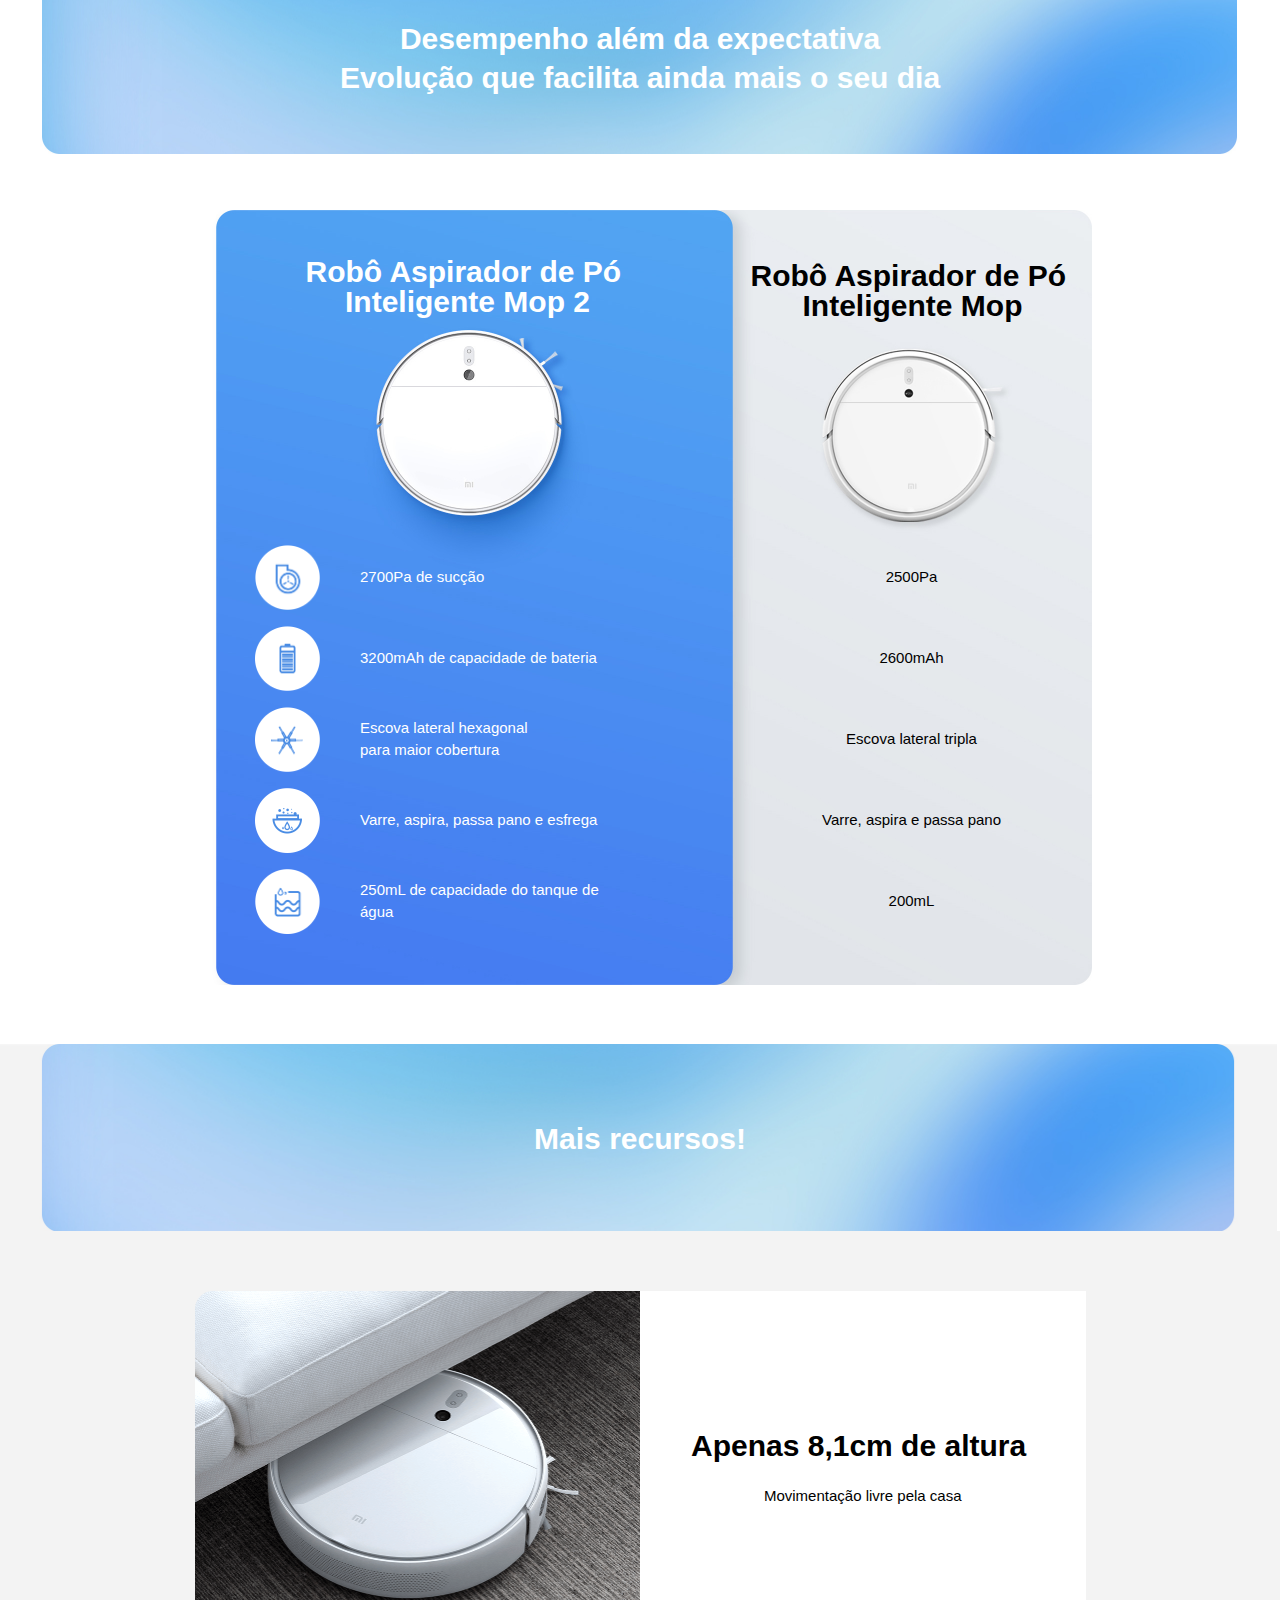
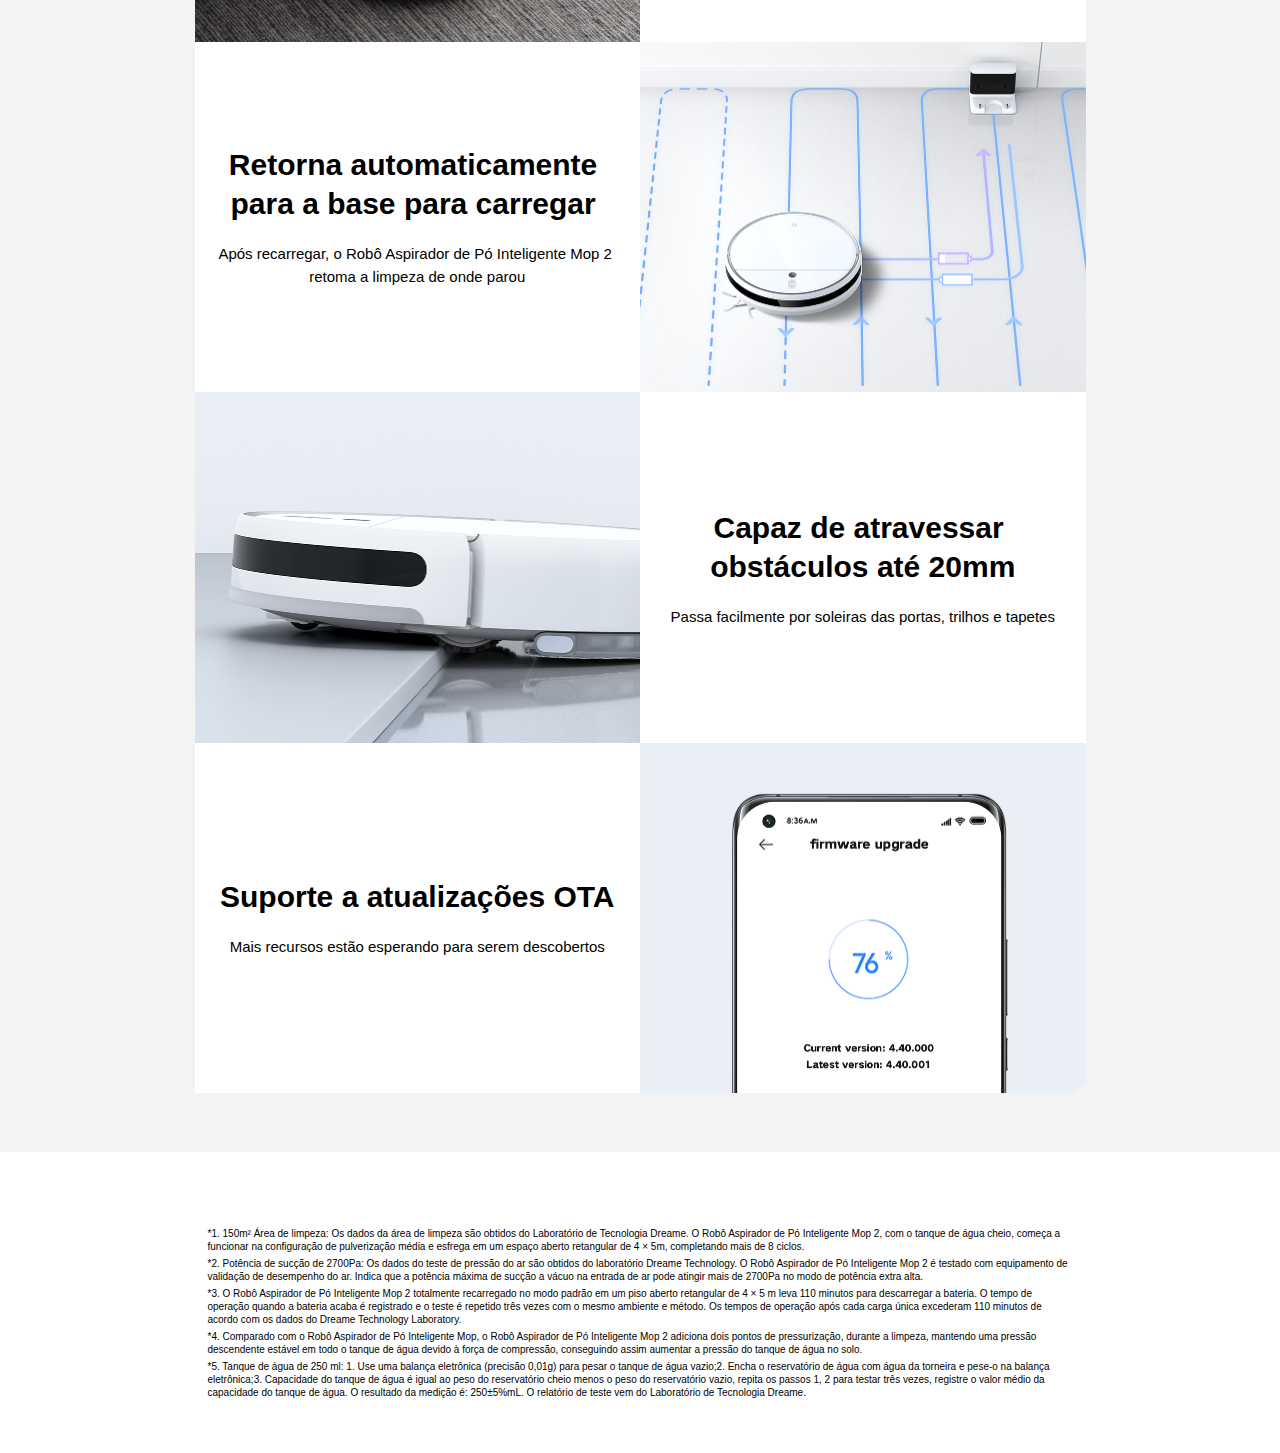
==== commit 7b0f72c1: "vs01" ====
--- a/index.html
+++ b/index.html
@@ -4,7 +4,7 @@
 <head>
   <meta name="viewport" content="width=device-width,initial-scale=1,maximum-scale=1,minimum-scale=1,user-scalable=no">
   <title>Mi Robot Vacuum-Mop 2 - Xiaomi Global Official</title>
-  <link href="./assets/css/main.css" rel="stylesheet">
+  <link href="./assets/css/main12.css" rel="stylesheet">
 </head>
 
 <body data-ot-page="21" cz-shortcut-listen="true">
@@ -40,7 +40,7 @@
 </div>
 
 <div class="text-list black">
-<img class="img lazy" data-id="birzis8xui" data-src="//i01.appmifile.com/webfile/globalimg/products/pc/mi-robot-vacuum-mop-2/section02.jpg" src="./assets/media/section02.jpg" data-loaded="true">
+<img class="img lazy" data-id="birzis8xui" data-src="./assets/media/section02.jpg" src="./assets/media/section02.jpg" data-loaded="true">
 
 <div class="item item01">
 <span data-key="overview_3" class="xm-text f60 f-bold" data-type="text" data-id="7viioaxobp">Sucção de 2700Pa</span>
@@ -66,7 +66,7 @@
 </div>
 </div>
 
-<div class="section section-o3 lazy" data-type="bg" data-id="ihh7rcofeg" data-background-image="//i01.appmifile.com/webfile/globalimg/products/pc/mi-robot-vacuum-mop-2/section03.jpg" data-loaded="true" style="background-image: url(&quot;//i01.appmifile.com/webfile/globalimg/products/pc/mi-robot-vacuum-mop-2/section03.jpg&quot;);">
+<div class="section section-o3 lazy" data-type="bg" data-id="ihh7rcofeg" data-background-image="./assets/media/section03.jpg" data-loaded="true" style="background-image: url(./assets/media/section03.jpg);">
 
 <div class="text-content white">
 <span data-key="overview_11" class="xm-text f60 f-bold" data-type="text" data-id="9un2bw46j7">Limpeza profunda para remover até mesmo pequenas partículas de pó</span>
@@ -107,7 +107,7 @@
 </div>
 </div>
 
-<img class="img lazy" data-id="h0ds9c5rw6" data-src="//i01.appmifile.com/webfile/globalimg/products/pc/mi-robot-vacuum-mop-2/section04.jpg" src="./assets/media/section04.jpg" data-loaded="true">
+<img class="img lazy" data-id="h0ds9c5rw6" data-src="./assets/media/section04.jpg" src="./assets/media/section04.jpg" data-loaded="true">
 </div>
 
 <div class="section section-o5 lazy" data-type="bg" data-id="qfr41gnhay" data-background-image="" data-loaded="true">
@@ -119,7 +119,7 @@
 </div>
 </div>
 
-<div class="section section-o6 lazy" data-type="bg" data-id="8ooawp7vn7" data-background-image="//i01.appmifile.com/webfile/globalimg/products/pc/mi-robot-vacuum-mop-2/section05.jpg" data-loaded="true" style="background-image: url(&quot;//i01.appmifile.com/webfile/globalimg/products/pc/mi-robot-vacuum-mop-2/section05.jpg&quot;);">
+<div class="section section-o6 lazy" data-type="bg" data-id="8ooawp7vn7" data-background-image="./assets/media/section05.jpg" data-loaded="true" style="background-image: url(./assets/media/section05.jpg);">
 
 <div class="item item01 white">
 <span data-key="overview_22" class="xm-text f60 f-bold" data-type="text" data-id="shsb6xsry4">Escova lateral hexagonal
@@ -135,8 +135,7 @@
 </div>
 
 <div class="section section-o7 lazy" data-type="bg" data-id="eozyuzesd8" data-background-image="" data-loaded="true">
-<img class="img lazy" data-id="t57pezisz4" data-src="//i01.appmifile.com/webfile/globalimg/products/pc/mi-robot-vacuum-mop-2/section03.jpg"
-src="./assets/media/section03.jpg" data-loaded="true">
+<img class="img lazy" data-id="t57pezisz4" data-src="./assets/media/section03.jpg" src="./assets/media/section03.jpg" data-loaded="true">
 
 <div class="text-content white">
 <span data-key="overview_24" class="xm-text f60 f-bold" data-type="text" data-id="50qwz08bd0">O mais completo da categoria:
@@ -144,16 +143,16 @@
 </div>
 </div>
 
-<div class="section section-o8 lazy" data-type="bg" data-id="5z86iza61q" data-background-image="//i01.appmifile.com/webfile/globalimg/products/pc/mi-robot-vacuum-mop-2/section06.jpg" data-loaded="true" style="background-image: url(&quot;//i01.appmifile.com/webfile/globalimg/products/pc/mi-robot-vacuum-mop-2/section06.jpg&quot;);">
+<div class="section section-o8 lazy" data-type="bg" data-id="5z86iza61q" data-background-image="./assets/media/section06.jpg" data-loaded="true" style="background-image: url(./assets/media/section06.jpg);">
 
 <div class="text-content black">
 <span data-key="overview_25" class="xm-text f60 f-bold" data-type="text" data-id="xx76okau76">Esfregão pressurizado para ajudar a remover manchas</span>
 
-<span data-key="overview_26" class="xm-text f30 f-light" data-type="text" data-id="pfrq7weax6">Elimina facilmente4 manchas de água, poeira e muito mais.</span>
-</div>
-</div>
-
-<div class="section section-o9 lazy" data-type="bg" data-id="0vbe19ixu2" data-background-image="//i01.appmifile.com/webfile/globalimg/products/pc/mi-robot-vacuum-mop-2/section07.jpg" data-loaded="true" style="background-image: url(&quot;//i01.appmifile.com/webfile/globalimg/products/pc/mi-robot-vacuum-mop-2/section07.jpg&quot;);">
+<span data-key="overview_26" class="xm-text f30 f-light" data-type="text" data-id="pfrq7weax6">Elimina facilmente<sup>4</sup> manchas de água, poeira e muito mais.</span>
+</div>
+</div>
+
+<div class="section section-o9 lazy" data-type="bg" data-id="0vbe19ixu2" data-background-image="./assets/media/section07.png" data-loaded="true" style="background-image: url(./assets/media/section07.png);">
 
 <div class="text-content black">
 <span data-key="overview_27" class="xm-text f60 f-bold" data-type="text" data-id="gw03knlfv8">Capaz de limpar uma casa inteira de até 150m² de uma só vez</span>
@@ -166,7 +165,7 @@
 </div>
 
 <div class="section section-o10 lazy" data-type="bg" data-id="ttiwjealeq" data-background-image="" data-loaded="true">
-<img class="img lazy" data-id="ubge4zshvj" data-src="//i01.appmifile.com/webfile/globalimg/products/pc/mi-robot-vacuum-mop-2/section03.jpg" src="./assets/media/section03.jpg" data-loaded="true">
+<img class="img lazy" data-id="ubge4zshvj" data-src="./assets/media/section03.jpg" src="./assets/media/section03.jpg" data-loaded="true">
 
 <div class="text-content white">
 <span data-key="overview_30" class="xm-text f60 f-bold" data-type="text" data-id="43sh5jaahw">Sistema de Navegação 4.0</span>
@@ -185,7 +184,7 @@
 
 <div class="section section-o12 lazy" data-type="bg" data-id="r6w0zxuc2a" data-background-image="" data-loaded="true">
 <div class="text-content black">
-<span data-key="overview_33" class="xm-text f60 f-bold" data-type="text" data-id="a2fvh5ouzp">Aplicativo fácil de usar perfeito para iniciar uma faxina mesmo a distância, onde você estiver e para o cômodo que quiser</span>
+<span data-key="overview_33" class="xm-text f60 f-bold" data-type="text" data-id="a2fvh5ouzp">Aplicativo fácil de usar e perfeito para iniciar uma faxina mesmo a distância, onde você estiver e para o cômodo que quiser</span>
 
 <span data-key="overview_34" class="xm-text f30 f-light" data-type="text" data-id="dx2gij1mul">O robô aspirador cria o mapa da casa automaticamente e permite que você personalize o nome de cada cômodo.</span>
 </div>
@@ -195,13 +194,13 @@
 
 <div class="section section-o13 lazy" data-type="bg" data-id="m0cw8f77mn" data-background-image="" data-loaded="true">
 <div class="text-content black">
-<span data-key="overview_35" class="xm-text f60 f-bold" data-type="text" data-id="f4fwvtipch">Novo chip CortexTM-A53, processador
+<span data-key="overview_35" class="xm-text f60 f-bold" data-type="text" data-id="f4fwvtipch">Novo chip Cortex™-A53, processador
 quad-core de alta eficiência</span>
 
-<span data-key="overview_36" class="xm-text f30 f-light" data-type="text" data-id="n85bn7jr39">O novo processador quad-core CortexTM-A53 combinado com o algoritmo VSLAM garantem a autonomia do robô aspirador em construir um mapa do ambiente ao mesmo tempo que se localiza.</span>
-</div>
-
-<img class="img lazy" data-id="su10fhg2va" data-src="//i01.appmifile.com/webfile/globalimg/products/pc/mi-robot-vacuum-mop-2/section10s.jpg" src="./assets/media/section10s.jpg" data-loaded="true">
+<span data-key="overview_36" class="xm-text f30 f-light" data-type="text" data-id="n85bn7jr39">O novo processador quad-core Cortex™-A53 combinado com o algoritmo VSLAM garantem a autonomia do robô aspirador em construir um mapa do ambiente ao mesmo tempo que se localiza.</span>
+</div>
+
+<img class="img lazy" data-id="su10fhg2va" data-src="./assets/media/section10s.jpg" src="./assets/media/section10s.jpg" data-loaded="true">
 </div>
  
 <div class="section section-o14 lazy" data-type="bg" data-id="je6amx618j" data-background-image="" data-loaded="true">
@@ -209,7 +208,7 @@
 
 <span data-key="overview_37" class="xm-text f60 f-bold" data-type="text" data-id="1hy7r12m2d">Até 110 minutos de bateria para limpar uma casa grande</span>
 
-<span data-key="overview_38" class="xm-text f30 f-light" data-type="text" data-id="no2n3voh2d">Maior capacidade de bateria com 3200mAh para 110 minutos de duração*no modo padrão, economizando tempo</span>
+<span data-key="overview_38" class="xm-text f30 f-light" data-type="text" data-id="no2n3voh2d">Maior capacidade de bateria com 3200mAh para 110 minutos de duração* no modo padrão, economizando tempo</span>
 </div>
 
 <div class="text black">
@@ -243,7 +242,7 @@
 <span data-key="overview_42" class="xm-text f30 f-light" data-type="text" data-id="bu8hqq3j1b">Aplicativo gratuito cheio de recursos para monitorar sua limpeza em tempo real com controle e programação da faxina a distância.</span>
 </div>
 
-<img class="img lazy" data-id="4jwnaz6qpn" data-src="//i01.appmifile.com/webfile/globalimg/products/pc/mi-robot-vacuum-mop-2/section12.jpg"  src="./assets/media/section12.jpg" data-loaded="true">
+<img class="img lazy" data-id="4jwnaz6qpn" data-src="./assets/media/section12.jpg"  src="./assets/media/section12.jpg" data-loaded="true">
 </div>
 
 
@@ -256,7 +255,7 @@
 </div>
 </div>
 
-<div class="section section-o17 lazy" data-type="bg" data-id="rjqm9juyfk" data-background-image="//i01.appmifile.com/webfile/globalimg/products/pc/mi-robot-vacuum-mop-2/section13s.jpg" data-loaded="true" style="background-image: url(&quot;//i01.appmifile.com/webfile/globalimg/products/pc/mi-robot-vacuum-mop-2/section13s.jpg&quot;);">
+<div class="section section-o17 lazy" data-type="bg" data-id="rjqm9juyfk" data-background-image="./assets/media/section13s.jpg" data-loaded="true" style="background-image: url(./assets/media/section13s.jpg);">
 
 <span data-key="overview_44" class="xm-text f60 f-bold text text01" data-type="text" data-id="skjcimpgk8">Robô Aspirador de Pó 
 Inteligente Mop 2</span>
@@ -324,7 +323,7 @@
 </div>
 </div>
 
-<div class="section section-o18 lazy" data-type="bg" data-id="t2ukpw0oxc" data-background-image="//i01.appmifile.com/webfile/globalimg/products/pc/mi-robot-vacuum-mop-2/section17.jpg" data-loaded="true" style="background-image: url(&quot;//i01.appmifile.com/webfile/globalimg/products/pc/mi-robot-vacuum-mop-2/section17.jpg&quot;);">
+<div class="section section-o18 lazy" data-type="bg" data-id="t2ukpw0oxc" data-background-image="./assets/media/section17.jpg" data-loaded="true" style="background-image: url(./assets/media/section17.jpg);">
 
 <div class="text-content white">
 <span data-key="overview_56" class="xm-text f60 f-bold" data-type="text" data-id="6sxiov5w7g">Mais recursos!</span>
--- a/assets/css/main12.css
+++ b/assets/css/main12.css
@@ -0,0 +1,12636 @@
+@import url(https://fonts.googleapis.com/css?family=Lato:400,700&display=swap);
+.mi-robot-vacuum-mop-2.overview-con {
+  background: #fff;
+  width: 100%;
+}
+.mi-robot-vacuum-mop-2.overview-con .f12 {
+  font-size: 0.046875rem;
+}
+.mi-robot-vacuum-mop-2.overview-con .f14 {
+  font-size: 0.054688rem;
+}
+.mi-robot-vacuum-mop-2.overview-con .f16 {
+  font-size: 0.0625rem;
+}
+.mi-robot-vacuum-mop-2.overview-con .f18 {
+  font-size: 0.070313rem;
+}
+.mi-robot-vacuum-mop-2.overview-con .f20 {
+  font-size: 0.078125rem;
+}
+.mi-robot-vacuum-mop-2.overview-con .f22 {
+  font-size: 0.085938rem;
+}
+.mi-robot-vacuum-mop-2.overview-con .f24 {
+  font-size: 0.09375rem;
+}
+.mi-robot-vacuum-mop-2.overview-con .f26 {
+  font-size: 0.101563rem;
+}
+.mi-robot-vacuum-mop-2.overview-con .f28 {
+  font-size: 0.109375rem;
+}
+.mi-robot-vacuum-mop-2.overview-con .f30 {
+  font-size: 0.117188rem;
+}
+.mi-robot-vacuum-mop-2.overview-con .f32 {
+  font-size: 0.125rem;
+}
+.mi-robot-vacuum-mop-2.overview-con .f34 {
+  font-size: 0.132813rem;
+}
+.mi-robot-vacuum-mop-2.overview-con .f36 {
+  font-size: 0.140625rem;
+}
+.mi-robot-vacuum-mop-2.overview-con .f38 {
+  font-size: 0.148438rem;
+}
+.mi-robot-vacuum-mop-2.overview-con .f40 {
+  font-size: 0.15625rem;
+}
+.mi-robot-vacuum-mop-2.overview-con .f42 {
+  font-size: 0.164063rem;
+}
+.mi-robot-vacuum-mop-2.overview-con .f44 {
+  font-size: 0.171875rem;
+}
+.mi-robot-vacuum-mop-2.overview-con .f46 {
+  font-size: 0.179688rem;
+}
+.mi-robot-vacuum-mop-2.overview-con .f48 {
+  font-size: 0.1875rem;
+}
+.mi-robot-vacuum-mop-2.overview-con .f50 {
+  font-size: 0.195313rem;
+}
+.mi-robot-vacuum-mop-2.overview-con .f52 {
+  font-size: 0.203125rem;
+}
+.mi-robot-vacuum-mop-2.overview-con .f54 {
+  font-size: 0.210938rem;
+}
+.mi-robot-vacuum-mop-2.overview-con .f56 {
+  font-size: 0.21875rem;
+}
+.mi-robot-vacuum-mop-2.overview-con .f58 {
+  font-size: 0.226563rem;
+}
+.mi-robot-vacuum-mop-2.overview-con .f60 {
+  font-size: 0.234375rem;
+}
+.mi-robot-vacuum-mop-2.overview-con .f64 {
+  font-size: 0.25rem;
+}
+.mi-robot-vacuum-mop-2.overview-con .f66 {
+  font-size: 0.257813rem;
+}
+.mi-robot-vacuum-mop-2.overview-con .f68 {
+  font-size: 0.265625rem;
+}
+.mi-robot-vacuum-mop-2.overview-con .f70 {
+  font-size: 0.273438rem;
+}
+.mi-robot-vacuum-mop-2.overview-con .f72 {
+  font-size: 0.28125rem;
+}
+.mi-robot-vacuum-mop-2.overview-con .f74 {
+  font-size: 0.289063rem;
+}
+.mi-robot-vacuum-mop-2.overview-con .f76 {
+  font-size: 0.296875rem;
+}
+.mi-robot-vacuum-mop-2.overview-con .f78 {
+  font-size: 0.304688rem;
+}
+.mi-robot-vacuum-mop-2.overview-con .f80 {
+  font-size: 0.3125rem;
+}
+.mi-robot-vacuum-mop-2.overview-con .f82 {
+  font-size: 0.320313rem;
+}
+.mi-robot-vacuum-mop-2.overview-con .f86 {
+  font-size: 0.335938rem;
+}
+.mi-robot-vacuum-mop-2.overview-con .f88 {
+  font-size: 0.34375rem;
+}
+.mi-robot-vacuum-mop-2.overview-con .f90 {
+  font-size: 0.351563rem;
+}
+.mi-robot-vacuum-mop-2.overview-con .f92 {
+  font-size: 0.359375rem;
+}
+.mi-robot-vacuum-mop-2.overview-con .f98 {
+  font-size: 0.382813rem;
+}
+.mi-robot-vacuum-mop-2.overview-con .f100 {
+  font-size: 0.390625rem;
+}
+.mi-robot-vacuum-mop-2.overview-con .f106 {
+  font-size: 0.414063rem;
+}
+.mi-robot-vacuum-mop-2.overview-con .f108 {
+  font-size: 0.421875rem;
+}
+.mi-robot-vacuum-mop-2.overview-con .f110 {
+  font-size: 0.429688rem;
+}
+.mi-robot-vacuum-mop-2.overview-con .f114 {
+  font-size: 0.445313rem;
+}
+.mi-robot-vacuum-mop-2.overview-con .f116 {
+  font-size: 0.453125rem;
+}
+.mi-robot-vacuum-mop-2.overview-con .f120 {
+  font-size: 0.46875rem;
+}
+.mi-robot-vacuum-mop-2.overview-con .f128 {
+  font-size: 0.5rem;
+}
+.mi-robot-vacuum-mop-2.overview-con .f130 {
+  font-size: 0.507813rem;
+}
+.mi-robot-vacuum-mop-2.overview-con .f138 {
+  font-size: 0.539063rem;
+}
+.mi-robot-vacuum-mop-2.overview-con .f140 {
+  font-size: 0.546875rem;
+}
+.mi-robot-vacuum-mop-2.overview-con .f146 {
+  font-size: 0.570313rem;
+}
+.mi-robot-vacuum-mop-2.overview-con .f148 {
+  font-size: 0.578125rem;
+}
+.mi-robot-vacuum-mop-2.overview-con .f150 {
+  font-size: 0.585938rem;
+}
+.mi-robot-vacuum-mop-2.overview-con .f160 {
+  font-size: 0.625rem;
+}
+.mi-robot-vacuum-mop-2.overview-con .f200 {
+  font-size: 0.78125rem;
+}
+.mi-robot-vacuum-mop-2.overview-con .white {
+  color: #fff;
+}
+.mi-robot-vacuum-mop-2.overview-con .black {
+  color: #131313;
+}
+.mi-robot-vacuum-mop-2.overview-con .section {
+  position: relative;
+  width: 10rem;
+}
+.mi-robot-vacuum-mop-2.overview-con .section-o1 {
+  background-repeat: no-repeat;
+  background-size: contain;
+  height: 6.023438rem;
+  position: relative;
+}
+.mi-robot-vacuum-mop-2.overview-con .section-o1 .text-content {
+  display: flex;
+  flex-direction: column;
+  left: 1.757813rem;
+  letter-spacing: -0.9px;
+  position: absolute;
+  top: 1.171875rem;
+  width: 4.296875rem;
+}
+.hairlines .mi-robot-vacuum-mop-2.overview-con .section-o1 .text-content {
+  letter-spacing: -0.5px;
+}
+.mi-robot-vacuum-mop-2.overview-con .section-o1 .f88 {
+  line-height: 1;
+}
+.mi-robot-vacuum-mop-2.overview-con .section-o1 .f48 {
+  line-height: 1;
+  margin: 0.117188rem 0;
+}
+.mi-robot-vacuum-mop-2.overview-con .section-o1 .f30 {
+  line-height: 1.5;
+  opacity: 0.8;
+}
+.mi-robot-vacuum-mop-2.overview-con .section-o1 .price {
+  margin-top: 0.28125rem;
+}
+.mi-robot-vacuum-mop-2.overview-con .section-o1 .text {
+  left: 50%;
+  position: absolute;
+  text-align: center;
+  top: 5.1rem;
+  transform: translateX(-50%);
+  width: 9.335938rem;
+}
+.mi-robot-vacuum-mop-2.overview-con .section-o1 .f60 {
+  line-height: 1.3;
+}
+.mi-robot-vacuum-mop-2.overview-con .section-o2 {
+  background: #fff;
+}
+.mi-robot-vacuum-mop-2.overview-con .section-o2 .text-content {
+  margin: 0 auto;
+  padding: 0.390625rem 0;
+  text-align: center;
+  width: 7.03125rem;
+}
+.mi-robot-vacuum-mop-2.overview-con .section-o2 .text-list {
+  height: 10.597656rem;
+  padding-bottom: 0.46875rem;
+  position: relative;
+  width: 10rem;
+}
+.mi-robot-vacuum-mop-2.overview-con .section-o2 .img {
+  height: 10.597656rem;
+  position: absolute;
+  width: 10rem;
+  z-index: 2;
+}
+.mi-robot-vacuum-mop-2.overview-con .section-o2 .item {
+  display: flex;
+  flex-direction: column;
+  position: absolute;
+  text-align: center;
+  width: 3.476563rem;
+  z-index: 3;
+}
+.mi-robot-vacuum-mop-2.overview-con .section-o2 .item01 {
+  left: 1.484375rem;
+  top: 3.710938rem;
+}
+.mi-robot-vacuum-mop-2.overview-con .section-o2 .item02 {
+  left: 5.078125rem;
+  top: 3.710938rem;
+}
+.mi-robot-vacuum-mop-2.overview-con .section-o2 .item03 {
+  left: 1.484375rem;
+  top: 7.265625rem;
+}
+.mi-robot-vacuum-mop-2.overview-con .section-o2 .item04 {
+  left: 5.078125rem;
+  top: 7.265625rem;
+}
+.mi-robot-vacuum-mop-2.overview-con .section-o2 .f60 {
+  line-height: 1.2;
+}
+.mi-robot-vacuum-mop-2.overview-con .section-o2 .f30 {
+  line-height: 1.3;
+  margin-top: 0.0625rem;
+  opacity: 0.8;
+}
+.mi-robot-vacuum-mop-2.overview-con .section-o3 {
+  background-repeat: no-repeat;
+  background-size: contain;
+  height: 1.472656rem;
+  position: relative;
+}
+.mi-robot-vacuum-mop-2.overview-con .section-o3 .text-content {
+  left: 50%;
+  position: absolute;
+  text-align: center;
+  top: 50%;
+  transform: translate(-50%, -50%);
+  width: 5.46875rem;
+}
+.mi-robot-vacuum-mop-2.overview-con .section-o3 .f60 {
+  line-height: 1.3;
+}
+.mi-robot-vacuum-mop-2.overview-con .section-o4 {
+  background: #fff;
+}
+.mi-robot-vacuum-mop-2.overview-con .section-o4 .text-content {
+  display: flex;
+  flex-direction: column;
+  margin: 0 auto;
+  padding: 0.585938rem 0 0.234375rem;
+  text-align: center;
+  width: 7.03125rem;
+}
+.mi-robot-vacuum-mop-2.overview-con .section-o4 .f30 {
+  color: #131313;
+  line-height: 1.3;
+  margin-top: 0.101563rem;
+}
+.mi-robot-vacuum-mop-2.overview-con .section-o4 .text-list {
+  display: flex;
+  justify-content: flex-start;
+  margin: 0.25rem auto;
+  width: 100%;
+}
+.mi-robot-vacuum-mop-2.overview-con .section-o4 .item {
+  display: flex;
+  flex-direction: column;
+  width: 30%;
+}
+.mi-robot-vacuum-mop-2.overview-con .section-o4 .text {
+  align-items: center;
+  color: #3a97ec;
+  display: flex;
+  justify-content: center;
+  line-height: 1;
+}
+.mi-robot-vacuum-mop-2.overview-con .section-o4 .text .f30 {
+  color: #3a97ec;
+  margin-left: 0.023438rem;
+}
+.mi-robot-vacuum-mop-2.overview-con .section-o4 .f110 {
+  color: #3a97ec;
+  line-height: 1.1;
+}
+.mi-robot-vacuum-mop-2.overview-con .section-o4 .desc {
+  margin-top: 0.046875rem;
+}
+.mi-robot-vacuum-mop-2.overview-con .section-o4 .img {
+  height: 4.867188rem;
+  width: 10rem;
+}
+.mi-robot-vacuum-mop-2.overview-con .section-o5 {
+  background: #fff;
+}
+.mi-robot-vacuum-mop-2.overview-con .section-o5 .text-content {
+  display: flex;
+  flex-direction: column;
+  margin: 0 auto;
+  padding: 0.585938rem 0;
+  text-align: center;
+  width: 7.03125rem;
+}
+.mi-robot-vacuum-mop-2.overview-con .section-o5 .f60 {
+  line-height: 1.3;
+}
+.mi-robot-vacuum-mop-2.overview-con .section-o5 .f30 {
+  color: #131313;
+  line-height: 1.3;
+  margin-top: 0.101563rem;
+}
+.mi-robot-vacuum-mop-2.overview-con .section-o6 {
+  background-repeat: no-repeat;
+  background-size: contain;
+  height: 8.007813rem;
+  position: relative;
+}
+.mi-robot-vacuum-mop-2.overview-con .section-o6 .item {
+  display: flex;
+  flex-direction: column;
+  position: absolute;
+  text-align: center;
+  width: 4.609375rem;
+}
+.mi-robot-vacuum-mop-2.overview-con .section-o6 .f60 {
+  line-height: 1.3;
+}
+.mi-robot-vacuum-mop-2.overview-con .section-o6 .f30 {
+  margin-top: 0.046875rem;
+}
+.mi-robot-vacuum-mop-2.overview-con .section-o6 .item01 {
+  left: 0.335938rem;
+  top: 6.992188rem;
+}
+.mi-robot-vacuum-mop-2.overview-con .section-o6 .item02 {
+  left: 5.039063rem;
+  top: 6.992188rem;
+}
+.mi-robot-vacuum-mop-2.overview-con .section-o7 {
+  background: #fff;
+  height: 2.382813rem;
+}
+.mi-robot-vacuum-mop-2.overview-con .section-o7 .img {
+  height: 1.472656rem;
+  padding-top: 0.46875rem;
+  width: 10rem;
+  z-index: 2;
+}
+.mi-robot-vacuum-mop-2.overview-con .section-o7 .text-content {
+  left: 50%;
+  position: absolute;
+  text-align: center;
+  top: 50%;
+  transform: translate(-50%, -50%);
+  width: 5.46875rem;
+}
+.mi-robot-vacuum-mop-2.overview-con .section-o7 .f60 {
+  line-height: 1.3;
+}
+.mi-robot-vacuum-mop-2.overview-con .section-o8 {
+  background-repeat: no-repeat;
+  background-size: contain;
+  height: 5.449219rem;
+  position: relative;
+}
+.mi-robot-vacuum-mop-2.overview-con .section-o8 .text-content {
+  display: flex;
+  flex-direction: column;
+  margin: 0 auto;
+  padding: 0.585938rem 0;
+  text-align: center;
+  width: 7.03125rem;
+}
+.mi-robot-vacuum-mop-2.overview-con .section-o8 .f60 {
+  line-height: 1.3;
+}
+.mi-robot-vacuum-mop-2.overview-con .section-o8 .f30 {
+  color: #131313;
+  line-height: 1.3;
+  margin-top: 0.101563rem;
+}
+.mi-robot-vacuum-mop-2.overview-con .section-o9 {
+  background-repeat: no-repeat;
+  background-size: contain;
+  height: 4.601563rem;
+  position: relative;
+}
+.mi-robot-vacuum-mop-2.overview-con .section-o9 .text-content {
+  display: flex;
+  flex-direction: column;
+  margin: 0 auto;
+  padding: 0.585938rem 0;
+  text-align: center;
+  width: 7.03125rem;
+}
+.mi-robot-vacuum-mop-2.overview-con .section-o9 .f90 {
+  color: #3a97ec;
+  left: 50%;
+  position: absolute;
+  text-align: center;
+  top: 1.640625rem;
+  transform: translateX(-50%);
+}
+.mi-robot-vacuum-mop-2.overview-con .section-o9 .f60 {
+  line-height: 1.3;
+}
+.mi-robot-vacuum-mop-2.overview-con .section-o9 .f30 {
+  color: #131313;
+  line-height: 1.3;
+  margin-top: 0.101563rem;
+}
+.mi-robot-vacuum-mop-2.overview-con .section-o10 {
+  background: #fff;
+  height: 2.382813rem;
+}
+.mi-robot-vacuum-mop-2.overview-con .section-o10 .img {
+  height: 1.472656rem;
+  padding-top: 0.46875rem;
+  width: 10rem;
+  z-index: 2;
+}
+.mi-robot-vacuum-mop-2.overview-con .section-o10 .text-content {
+  left: 50%;
+  position: absolute;
+  text-align: center;
+  top: 50%;
+  transform: translate(-50%, -50%);
+  width: 5.46875rem;
+}
+.mi-robot-vacuum-mop-2.overview-con .section-o10 .f60 {
+  line-height: 1.3;
+}
+.mi-robot-vacuum-mop-2.overview-con .section-o11 {
+  background: #fff;
+}
+.mi-robot-vacuum-mop-2.overview-con .section-o11 .text-content {
+  display: flex;
+  flex-direction: column;
+  margin: 0 auto;
+  padding: 0.507813rem 0 0.3125rem;
+  text-align: center;
+  width: 7.03125rem;
+}
+.mi-robot-vacuum-mop-2.overview-con .section-o11 .f60 {
+  line-height: 1.3;
+}
+.mi-robot-vacuum-mop-2.overview-con .section-o11 .f30 {
+  color: #131313;
+  line-height: 1.3;
+  margin-top: 0.101563rem;
+}
+.mi-robot-vacuum-mop-2.overview-con .section-o11 .img {
+  height: 5.535156rem;
+  width: 10rem;
+}
+.mi-robot-vacuum-mop-2.overview-con .section-o12 {
+  background: #fff;
+}
+.mi-robot-vacuum-mop-2.overview-con .section-o12 .text-content {
+  display: flex;
+  flex-direction: column;
+  margin: 0 auto;
+  padding: 0.507813rem 0 0.3125rem;
+  text-align: center;
+  width: 8rem;
+}
+.mi-robot-vacuum-mop-2.overview-con .section-o12 .f60 {
+  line-height: 1.3;
+}
+.mi-robot-vacuum-mop-2.overview-con .section-o12 .f30 {
+  color: #131313;
+  line-height: 1.3;
+  margin-top: 0.101563rem;
+}
+.mi-robot-vacuum-mop-2.overview-con .section-o12 .img {
+  height: 5.652344rem;
+  width: 10rem;
+}
+.mi-robot-vacuum-mop-2.overview-con .section-o13 {
+  background: #fff;
+}
+.mi-robot-vacuum-mop-2.overview-con .section-o13 .text-content {
+  display: flex;
+  flex-direction: column;
+  margin: 0 auto;
+  padding: 0.507813rem 0 0.3125rem;
+  text-align: center;
+  width: 7.03125rem;
+}
+.mi-robot-vacuum-mop-2.overview-con .section-o13 .f60 {
+  line-height: 1.3;
+}
+.mi-robot-vacuum-mop-2.overview-con .section-o13 .f30 {
+  color: #131313;
+  line-height: 1.3;
+  margin-top: 0.101563rem;
+}
+.mi-robot-vacuum-mop-2.overview-con .section-o13 .img {
+  height: 4.644531rem;
+  width: 10rem;
+}
+.mi-robot-vacuum-mop-2.overview-con .section-o14 {
+  background: #fff;
+}
+.mi-robot-vacuum-mop-2.overview-con .section-o14 .text-content {
+  display: flex;
+  flex-direction: column;
+  margin: 0 auto;
+  padding: 0.507813rem 0 0.3125rem;
+  text-align: center;
+  width: 7.03125rem;
+}
+.mi-robot-vacuum-mop-2.overview-con .section-o14 .f60 {
+  line-height: 1.3;
+}
+.mi-robot-vacuum-mop-2.overview-con .section-o14 .f30 {
+  color: #131313;
+  line-height: 1.3;
+  margin-top: 0.101563rem;
+}
+.mi-robot-vacuum-mop-2.overview-con .section-o14 .img {
+  height: 4.675781rem;
+  position: absolute;
+  top: 0;
+  width: 10rem;
+  z-index: 2;
+}
+.mi-robot-vacuum-mop-2.overview-con .section-o14 .text-list {
+  display: flex;
+  flex-direction: column;
+  left: 1.875rem;
+  position: absolute;
+  top: 0.898438rem;
+  width: 1.953125rem;
+  z-index: 3;
+}
+.mi-robot-vacuum-mop-2.overview-con .section-o14 .text {
+  height: 4.675781rem;
+  position: relative;
+  width: 10rem;
+}
+.mi-robot-vacuum-mop-2.overview-con .section-o14 .txt {
+  color: #3a97ec;
+  line-height: 1;
+}
+.mi-robot-vacuum-mop-2.overview-con .section-o14 .item {
+  display: flex;
+  flex-direction: column;
+}
+.mi-robot-vacuum-mop-2.overview-con .section-o14 .item:nth-of-type(2) {
+  margin-top: 0.390625rem;
+}
+.mi-robot-vacuum-mop-2.overview-con .section-o14 .desc {
+  color: #3a97ec;
+  line-height: 1;
+  margin-left: 0.046875rem;
+}
+.mi-robot-vacuum-mop-2.overview-con .section-o15 {
+  background: #fff;
+}
+.mi-robot-vacuum-mop-2.overview-con .section-o15 .text-content {
+  display: flex;
+  flex-direction: column;
+  margin: 0 auto;
+  padding: 0.507813rem 0 0.3125rem;
+  text-align: center;
+  width: 7.03125rem;
+}
+.mi-robot-vacuum-mop-2.overview-con .section-o15 .f60 {
+  line-height: 1.3;
+}
+.mi-robot-vacuum-mop-2.overview-con .section-o15 .f30 {
+  color: #131313;
+  line-height: 1.3;
+  margin-top: 0.101563rem;
+}
+.mi-robot-vacuum-mop-2.overview-con .section-o15 .img {
+  height: 5.253906rem;
+  width: 10rem;
+}
+.mi-robot-vacuum-mop-2.overview-con .section-o16 {
+  background: #fff;
+  height: 2.382813rem;
+}
+.mi-robot-vacuum-mop-2.overview-con .section-o16 .img {
+  height: 1.472656rem;
+  padding-top: 0.46875rem;
+  width: 10rem;
+  z-index: 2;
+}
+.mi-robot-vacuum-mop-2.overview-con .section-o16 .text-content {
+  left: 50%;
+  position: absolute;
+  text-align: center;
+  top: 50%;
+  transform: translate(-50%, -50%);
+  width: 5.46875rem;
+}
+.mi-robot-vacuum-mop-2.overview-con .section-o16 .f60 {
+  line-height: 1.3;
+}
+.mi-robot-vacuum-mop-2.overview-con .section-o17 {
+  background-repeat: no-repeat;
+  background-size: contain;
+  height: 6.054688rem;
+  padding-bottom: 0.46875rem;
+  position: relative;
+}
+.mi-robot-vacuum-mop-2.overview-con .section-o17 .text {
+  line-height: 1;
+  position: absolute;
+  text-align: center;
+}
+.mi-robot-vacuum-mop-2.overview-con .section-o17 .text01 {
+  color: #fff;
+  left: 1.679688rem;
+  top: 0.367188rem;
+  width: 3.945313rem;
+}
+.mi-robot-vacuum-mop-2.overview-con .section-o17 .text02 {
+  left: 5.742188rem;
+  top: 0.4rem;
+  width: 2.773438rem;
+}
+.mi-robot-vacuum-mop-2.overview-con .section-o17 .icon-list {
+  display: flex;
+  flex-direction: column;
+  left: 1.992188rem;
+  position: absolute;
+  top: 2.617188rem;
+  width: 6.523438rem;
+}
+.mi-robot-vacuum-mop-2.overview-con .section-o17 .item {
+  align-items: center;
+  display: flex;
+  justify-content: flex-start;
+}
+.mi-robot-vacuum-mop-2.overview-con .section-o17 .item:nth-of-type(n + 2) {
+  margin-top: 0.125rem;
+}
+.mi-robot-vacuum-mop-2.overview-con .section-o17 .icon {
+  display: block;
+  height: 0.507813rem;
+  width: 0.507813rem;
+}
+.mi-robot-vacuum-mop-2.overview-con .section-o17 .txt01 {
+  margin-left: 0.3125rem;
+  width: 2.109375rem;
+}
+.mi-robot-vacuum-mop-2.overview-con .section-o17 .txt01 .f30 {
+  color: #fff;
+}
+.mi-robot-vacuum-mop-2.overview-con .section-o17 .txt02 {
+  margin-left: 0.976563rem;
+  text-align: center;
+  width: 2.445313rem;
+}
+.mi-robot-vacuum-mop-2.overview-con .section-o18 {
+  background-repeat: no-repeat;
+  background-size: contain;
+  height: 1.472656rem;
+  position: relative;
+}
+.mi-robot-vacuum-mop-2.overview-con .section-o18 .text-content {
+  left: 50%;
+  position: absolute;
+  text-align: center;
+  top: 50%;
+  transform: translate(-50%, -50%);
+  width: 5.46875rem;
+}
+.mi-robot-vacuum-mop-2.overview-con .section-o18 .f60 {
+  line-height: 1.3;
+}
+.mi-robot-vacuum-mop-2.overview-con .section-o19 {
+  background: #f3f3f3;
+}
+.mi-robot-vacuum-mop-2.overview-con .section-o19 .text-list {
+  display: flex;
+  flex-wrap: wrap;
+  justify-content: flex-start;
+  margin: 0 auto;
+  padding: 0.46875rem 0;
+  width: 6.960938rem;
+}
+.mi-robot-vacuum-mop-2.overview-con .section-o19 .item {
+  display: flex;
+  width: 100%;
+}
+.mi-robot-vacuum-mop-2.overview-con .section-o19 .left,
+.mi-robot-vacuum-mop-2.overview-con .section-o19 .right {
+  height: 2.738281rem;
+  position: relative;
+  width: 3.480469rem;
+}
+.mi-robot-vacuum-mop-2.overview-con .section-o19 .right {
+  align-items: center;
+  background: #fff;
+  display: flex;
+  flex-direction: column;
+}
+.mi-robot-vacuum-mop-2.overview-con .section-o19 .txt {
+  position: absolute;
+  text-align: center;
+  top: 50%;
+  transform: translateY(-50%);
+  width: 100%;
+}
+.mi-robot-vacuum-mop-2.overview-con .section-o19 .img {
+  display: block;
+  height: 2.738281rem;
+  width: 3.480469rem;
+}
+.mi-robot-vacuum-mop-2.overview-con .section-o19 .f60 {
+  line-height: 1.3;
+}
+.mi-robot-vacuum-mop-2.overview-con .section-o19 .f30 {
+  margin-top: 0.15625rem;
+}
+.mi-robot-vacuum-mop-2.overview-con .section-o20 {
+  background: #fff;
+}
+.mi-robot-vacuum-mop-2.overview-con .section-o20 .text-content {
+  margin: 0 auto;
+  padding: 0.585938rem 0 0.390625rem;
+  width: 6.757813rem;
+}
+.mi-robot-vacuum-mop-2.overview-con .section-o20 .f20 {
+  line-height: 1.3;
+}
+.edit-section {
+  color: #424242;
+  font-size: 20px;
+  font-weight: 500;
+  margin-bottom: 20px;
+  padding: 0 30px;
+}
+.xm-price--origin {
+  font-size: 0.6em;
+  text-decoration: line-through;
+}
+.xm-price .xm-price__from,
+.xm-price .xm-price__label,
+.xm-price .xm-price__sNum {
+  margin: 0 3px;
+}
+.xm-price span:first-child {
+  margin-left: 0;
+}
+.xm-price span:last-child {
+  margin-right: 0;
+}
+.xm-price .xm-price--sale .xm-price__label,
+.xm-price .xm-price--sale .xm-price__sNum {
+  margin: 0 3px;
+}
+.xm-price .xm-price--sale span:first-child {
+  margin-left: 0;
+}
+.xm-price .xm-price--sale span:last-child {
+  margin-right: 0;
+}
+.text_container--title {
+  color: #424242;
+  font-size: 16px;
+  font-weight: 500;
+  line-height: 22px;
+  margin: 20px 0 12px;
+}
+.text_container--font {
+  align-items: center;
+  display: flex;
+  margin-bottom: 20px;
+}
+.text_container--pos {
+  display: flex;
+  justify-content: space-between;
+}
+.text_container .img-label {
+  background-image: url(https://cnbj1.fds.api.xiaomi.com/mi-com-product/assets/icon.png);
+  background-position: -76px 0;
+  display: inline-block;
+  height: 22px;
+  margin-right: 20px;
+  vertical-align: middle;
+  width: 26px;
+}
+.text_container .text-label {
+  color: #999;
+  font-size: 14px;
+  line-height: 20px;
+  margin-right: 20px;
+}
+.text_container .btn-container {
+  margin-top: 20px;
+  text-align: right;
+}
+.text_container .eye {
+  background-image: url(https://cnbj1.fds.api.xiaomi.com/mi-com-product/assets/icon.png);
+  background-position: -74px -22px;
+  cursor: pointer;
+  display: inline-block;
+  height: 30px;
+  margin-left: 160px;
+  width: 24px;
+}
+.text_container .eye.open {
+  background-position: -75px -47px;
+}
+.text_container .tips {
+  color: #c9c9c9;
+  font-size: 14px;
+  font-weight: 400;
+  margin: 10px 0 0 45px;
+}
+.text_container .pos-item {
+  font-size: 14px;
+}
+.edit-input {
+  border: 1px solid #ddd;
+  border-radius: 6px;
+  height: 40px;
+  text-align: center;
+  width: 110px;
+}
+input::-webkit-inner-spin-button,
+input::-webkit-outer-spin-button {
+  -webkit-appearance: none;
+  appearance: none;
+}
+input[type="number"] {
+  -webkit-appearance: textfield;
+  appearance: textfield;
+}
+.xm-btn {
+  background: #1890ff;
+  border-radius: 6px;
+  color: #fff;
+  cursor: pointer;
+  display: inline-block;
+  position: relative;
+  text-align: center;
+  vertical-align: middle;
+}
+.xm-btn.gray {
+  background: #cdcdcd;
+}
+.xm-btn__text {
+  display: inline-block;
+  overflow: hidden;
+  text-overflow: ellipsis;
+  vertical-align: bottom;
+  width: 100%;
+}
+.xm-btn-primary {
+  background: #1890ff;
+  color: #fff;
+}
+.xm-btn-normal {
+  background: #cdcdcd;
+  color: #fff;
+}
+.xm-btn-link {
+  background: #cdcdcd;
+  color: #424242;
+}
+.xm-btn-link:hover {
+  color: #1890ff;
+}
+.xm-btn-line {
+  background: #fff;
+  border: 1px solid #1890ff;
+  color: #424242;
+}
+.xm-btn-small {
+  font-size: 14px;
+  height: 32px;
+  line-height: 32px;
+  width: 88px;
+}
+.xm-btn-middle {
+  font-size: 16px;
+  height: 40px;
+  line-height: 40px;
+  width: 160px;
+}
+.xm-btn-large {
+  font-size: 16px;
+  height: 48px;
+  line-height: 48px;
+  width: 240px;
+}
+.specs-con {
+  background-color: #fff;
+  width: 100%;
+}
+.specs-con .f12 {
+  font-size: 12px;
+}
+.specs-con .f14 {
+  font-size: 14px;
+}
+.specs-con .f16 {
+  font-size: 16px;
+}
+.specs-con .f18 {
+  font-size: 18px;
+}
+.specs-con .f20 {
+  font-size: 20px;
+}
+.specs-con .f22 {
+  font-size: 22px;
+}
+.specs-con .f24 {
+  font-size: 24px;
+}
+.specs-con .f28 {
+  font-size: 28px;
+}
+.specs-con .f30 {
+  font-size: 30px;
+}
+.specs-con .f32 {
+  font-size: 32px;
+}
+.specs-con .f36 {
+  font-size: 36px;
+}
+.specs-con .f40 {
+  font-size: 40px;
+}
+.specs-con .f46 {
+  font-size: 46px;
+}
+.specs-con .f48 {
+  font-size: 48px;
+}
+.specs-con .f50 {
+  font-size: 50px;
+}
+.specs-con .f56 {
+  font-size: 56px;
+}
+.specs-con .f60 {
+  font-size: 60px;
+}
+.specs-con .f64 {
+  font-size: 64px;
+}
+.specs-con .f70 {
+  font-size: 70px;
+}
+.specs-con .f72 {
+  font-size: 72px;
+}
+.specs-con .f74 {
+  font-size: 74px;
+}
+.specs-con .f76 {
+  font-size: 76px;
+}
+.specs-con .f80 {
+  font-size: 80px;
+}
+.specs-con .f90 {
+  font-size: 90px;
+}
+.specs-con .f100 {
+  font-size: 100px;
+}
+.specs-con .f110 {
+  font-size: 110px;
+}
+.specs-con .f120 {
+  font-size: 120px;
+}
+.specs-con .f130 {
+  font-size: 130px;
+}
+.specs-con .f140 {
+  font-size: 140px;
+}
+.specs-con .f148 {
+  font-size: 148px;
+}
+.specs-con .f150 {
+  font-size: 150px;
+}
+.specs-con .black {
+  color: #323232;
+}
+.specs-con .gray {
+  color: #646464;
+}
+.specs-con .section {
+  margin: 0 auto;
+  width: 1226px;
+}
+.specs-con .section:last-child {
+  border-bottom: unset;
+}
+.specs-con .section:nth-of-type() {
+  border-bottom: 1px solid #00000029;
+}
+.specs-con .section-s1 {
+  box-sizing: border-box;
+  display: flex;
+  flex-direction: column;
+  padding: 100px 0;
+}
+.specs-con .section-s1 .image {
+  display: block;
+  height: 288px;
+  margin: 0 auto;
+  width: 276px;
+}
+.specs-con .section-s2 {
+  border-bottom: 1px solid #00000029;
+  box-sizing: border-box;
+  display: flex;
+  justify-content: space-between;
+  padding: 76px 0 66px;
+}
+.specs-con .section-s2 .left {
+  display: flex;
+  flex-direction: column;
+}
+.specs-con .section-s2 .title {
+  line-height: 1;
+  width: 226px;
+}
+.specs-con .section-s2 .title02 {
+  margin-top: 44px;
+}
+.specs-con .section-s2 .text-container {
+  box-sizing: border-box;
+  padding-top: 76px;
+  width: 916px;
+}
+.specs-con .section-s2 .desc {
+  align-items: stretch;
+  display: flex;
+  justify-content: flex-start;
+  width: 100%;
+}
+.specs-con .section-s2 .desc:nth-child(n + 2) {
+  margin-top: 25px;
+}
+.specs-con .section-s2 .desc .black {
+  width: 300px;
+}
+.specs-con .section-s2 .desc .gray {
+  flex-grow: 1;
+  margin-left: 10px;
+}
+.specs-con .section-s3 {
+  border-bottom: 1px solid #00000029;
+  box-sizing: border-box;
+  display: flex;
+  justify-content: space-between;
+  padding: 76px 0 66px;
+}
+.specs-con .section-s3 .title {
+  line-height: 1;
+  width: 226px;
+}
+.specs-con .section-s3 .title02 {
+  margin-top: 44px;
+}
+.specs-con .section-s3 .text-container {
+  box-sizing: border-box;
+  width: 916px;
+}
+.specs-con .section-s3 .desc {
+  align-items: stretch;
+  display: flex;
+  justify-content: flex-start;
+  width: 100%;
+}
+.specs-con .section-s3 .desc:nth-child(n + 2) {
+  margin-top: 25px;
+}
+.specs-con .section-s3 .desc .black {
+  width: 300px;
+}
+.specs-con .section-s3 .desc .gray {
+  flex-grow: 1;
+  margin-left: 10px;
+}
+.specs-con .section-s4 {
+  box-sizing: border-box;
+  display: flex;
+  justify-content: space-between;
+  padding: 76px 0 66px;
+}
+.specs-con .section-s4 .title {
+  line-height: 1;
+  width: 226px;
+}
+.specs-con .section-s4 .text-container {
+  box-sizing: border-box;
+  padding-top: 2px;
+  width: 916px;
+}
+.specs-con .section-s4 .desc {
+  display: flex;
+  flex-direction: column;
+  width: 100%;
+}
+.specs-con .section-s4 .desc:nth-child(2) {
+  align-items: flex-start;
+  flex-direction: row;
+  justify-content: flex-start;
+}
+.specs-con .section-s4 .desc:nth-child(2) .item {
+  margin-top: 0 !important;
+  width: auto;
+}
+.specs-con .section-s4 .desc:nth-child(n + 2) {
+  margin-top: 20px;
+}
+.specs-con .section-s4 .desc .item {
+  display: block;
+  width: 100%;
+}
+.specs-con .section-s4 .desc .item:nth-child(n + 2) {
+  margin-top: 20px;
+}
+.xm-page-area_mobile {
+  overflow-x: hidden;
+  padding-bottom: 4.166667rem;
+}
+.xm-page-area_mobile.review-tab {
+  height: 3.125rem;
+}
+.xm-page-area_mobile .drag-tip {
+  color: #ddd;
+  font-size: 0.875rem;
+  height: 0;
+  margin: 0.75rem;
+  overflow: hidden;
+  position: relative;
+  text-align: center;
+}
+.xm-page-area_mobile .drag-tip:before {
+  content: "\e7be";
+  display: inline-block;
+  font-size: 0.833333rem;
+  padding: 0 0.208333rem;
+  transition: 0.3s;
+}
+.xm-page-area_mobile .drag-tip.to-release:before {
+  padding-right: unset;
+  transform: rotate(180deg);
+}
+.header--desktop .site-logo,
+.site-header .site-logo {
+  background: var(--background-primary);
+  flex-basis: 106px;
+  height: 60px;
+  width: 106px;
+}
+.header--desktop .site-logo .site-logo__wrapper img,
+.site-header .site-logo .site-logo__wrapper img {
+  transform: none;
+  transition: none;
+}
+.entry {
+  border-top: 1px solid var(--border-primary);
+  height: 60px;
+}
+.entry__wrap {
+  display: flex;
+}
+.entry__left {
+  height: 100%;
+  margin: 0 50px;
+}
+.entry__item {
+  height: 60px !important;
+  line-height: 60px !important;
+}
+.entry__dropdown-list {
+  top: 60px;
+}
+.entry__logo img {
+  display: block;
+}
+.mini-header .site-header {
+  border-bottom: 0;
+  border-top: 1px solid var(--border-primary);
+  height: 60px;
+}
+.mini-header .site-header__container {
+  padding: 0;
+}
+.mini-header .site-header__logo {
+  height: 100%;
+  width: 106px;
+}
+.mini-header .site-header__logo img {
+  height: 100%;
+  margin-left: 0;
+  transform: translateX(0);
+  width: 100%;
+}
+body.body--rtl .mini-header .site-header__mi-logo a:hover img {
+  transform: translateX(0);
+}
+.minicart {
+  height: 60px;
+  line-height: 56px;
+}
+.minicart__panel {
+  top: 60px;
+}
+.minicart__good-item .item__name {
+  font-weight: 400;
+}
+.minicart__good-item .item__price {
+  font-weight: 700;
+}
+.minicart__summary-total {
+  font-weight: 400;
+}
+.minicart a.go-cart {
+  font-weight: 700;
+}
+.clip-image-v4 {
+  display: inline-block;
+  position: relative;
+}
+.clip-image-v4.clip-image-v4--shadow {
+  filter: drop-shadow(-1px 0.125rem 0.0625rem rgba(50, 50, 0, 0.5));
+}
+.hairlines .clip-image-v4.clip-image-v4--shadow {
+  filter: drop-shadow(-0.5px 3px 1.5px rgba(50, 50, 0, 0.5));
+}
+.clip-image-v4 .clip-image-v4 > img {
+  -webkit-clip-path: url(#svgClipPath);
+  clip-path: url(#svgClipPath);
+  object-fit: cover;
+}
+.clip-image-v4 .clip-image-v4__border {
+  left: 0;
+  position: absolute;
+  top: 0;
+}
+.clip-image-v4 .clip-image-v4__border--shadow {
+  filter: drop-shadow(-1px 0.125rem 0.0625rem rgba(50, 50, 0, 0.5));
+}
+.hairlines .clip-image-v4 .clip-image-v4__border--shadow {
+  filter: drop-shadow(-0.5px 3px 1.5px rgba(50, 50, 0, 0.5));
+}
+.sku-section-v4 {
+  display: block;
+  overflow: hidden;
+}
+.sku-section-v4 .sku-section-v4__title {
+  color: var(--content-light);
+  font-size: 20px;
+  line-height: 24px;
+  margin: 20px 0;
+  text-transform: capitalize;
+}
+@media screen and (min-width: 721px) and (max-width: 1024px) {
+  .sku-section-v4 .sku-section-v4__title:first-child {
+    margin-top: 2.08333vw;
+  }
+}
+@media screen and (min-width: 1025px) and (max-width: 1440px) {
+  .sku-section-v4 .sku-section-v4__title:first-child {
+    margin-top: 2.08333vw;
+  }
+}
+@media screen and (min-width: 1441px) and (max-width: 1920px) {
+  .sku-section-v4 .sku-section-v4__title:first-child {
+    margin-top: 1.17188vw;
+  }
+}
+@media screen and (min-width: 1921px) {
+  .sku-section-v4 .sku-section-v4__title:first-child {
+    margin-top: 1.17188vw;
+  }
+}
+.sku-section-v4 .sku-section-v4__list {
+  display: grid;
+  grid-template-columns: repeat(3, 1fr);
+}
+.sku-section-v4 .sku-section-v4__icon-item .sku-section-v4__button {
+  overflow: hidden;
+}
+.sku-section-v4 .sku-section-v4__icon-item,
+.sku-section-v4 .sku-section-v4__item {
+  margin: 10px auto 0;
+}
+@media screen and (min-width: 721px) and (max-width: 1024px) {
+  .sku-section-v4 .sku-section-v4__icon-item,
+  .sku-section-v4 .sku-section-v4__item {
+    margin: 0.69444vw auto 0;
+  }
+}
+@media screen and (min-width: 1025px) and (max-width: 1440px) {
+  .sku-section-v4 .sku-section-v4__icon-item,
+  .sku-section-v4 .sku-section-v4__item {
+    margin: 0.69444vw auto 0;
+  }
+}
+@media screen and (min-width: 1441px) and (max-width: 1920px) {
+  .sku-section-v4 .sku-section-v4__icon-item,
+  .sku-section-v4 .sku-section-v4__item {
+    margin: 0.39062vw auto 0;
+  }
+}
+@media screen and (min-width: 1921px) {
+  .sku-section-v4 .sku-section-v4__icon-item,
+  .sku-section-v4 .sku-section-v4__item {
+    margin: 0.39062vw auto 0;
+  }
+}
+.sku-section-v4 .sku-section-v4__icon-item:nth-child(-n + 3),
+.sku-section-v4 .sku-section-v4__item:nth-child(-n + 3) {
+  margin-top: 0;
+}
+.sku-section-v4 .sku-section-v4__icon-item:nth-child(3n-2),
+.sku-section-v4 .sku-section-v4__item:nth-child(3n-2) {
+  margin-left: 0;
+}
+@media screen and (min-width: 721px) and (max-width: 1024px) {
+  .sku-section-v4 .sku-section-v4__icon-item:nth-child(3n-2),
+  .sku-section-v4 .sku-section-v4__item:nth-child(3n-2) {
+    margin-right: 0.69444vw;
+  }
+}
+@media screen and (min-width: 1025px) and (max-width: 1440px) {
+  .sku-section-v4 .sku-section-v4__icon-item:nth-child(3n-2),
+  .sku-section-v4 .sku-section-v4__item:nth-child(3n-2) {
+    margin-right: 0.69444vw;
+  }
+}
+@media screen and (min-width: 1441px) and (max-width: 1920px) {
+  .sku-section-v4 .sku-section-v4__icon-item:nth-child(3n-2),
+  .sku-section-v4 .sku-section-v4__item:nth-child(3n-2) {
+    margin-right: 0.39062vw;
+  }
+}
+@media screen and (min-width: 1921px) {
+  .sku-section-v4 .sku-section-v4__icon-item:nth-child(3n-2),
+  .sku-section-v4 .sku-section-v4__item:nth-child(3n-2) {
+    margin-right: 0.39062vw;
+  }
+}
+@media screen and (min-width: 721px) and (max-width: 1024px) {
+  .sku-section-v4 .sku-section-v4__icon-item:nth-child(3n-1),
+  .sku-section-v4 .sku-section-v4__item:nth-child(3n-1) {
+    margin-left: 0.34722vw;
+    margin-right: 0.34722vw;
+  }
+}
+@media screen and (min-width: 1025px) and (max-width: 1440px) {
+  .sku-section-v4 .sku-section-v4__icon-item:nth-child(3n-1),
+  .sku-section-v4 .sku-section-v4__item:nth-child(3n-1) {
+    margin-left: 0.34722vw;
+    margin-right: 0.34722vw;
+  }
+}
+@media screen and (min-width: 1441px) and (max-width: 1920px) {
+  .sku-section-v4 .sku-section-v4__icon-item:nth-child(3n-1),
+  .sku-section-v4 .sku-section-v4__item:nth-child(3n-1) {
+    margin-left: 0.19531vw;
+    margin-right: 0.19531vw;
+  }
+}
+@media screen and (min-width: 1921px) {
+  .sku-section-v4 .sku-section-v4__icon-item:nth-child(3n-1),
+  .sku-section-v4 .sku-section-v4__item:nth-child(3n-1) {
+    margin-left: 0.19531vw;
+    margin-right: 0.19531vw;
+  }
+}
+.sku-section-v4 .sku-section-v4__icon-item:nth-child(3n),
+.sku-section-v4 .sku-section-v4__item:nth-child(3n) {
+  margin-right: 0;
+}
+@media screen and (min-width: 721px) and (max-width: 1024px) {
+  .sku-section-v4 .sku-section-v4__icon-item:nth-child(3n),
+  .sku-section-v4 .sku-section-v4__item:nth-child(3n) {
+    margin-left: 0.69444vw;
+  }
+}
+@media screen and (min-width: 1025px) and (max-width: 1440px) {
+  .sku-section-v4 .sku-section-v4__icon-item:nth-child(3n),
+  .sku-section-v4 .sku-section-v4__item:nth-child(3n) {
+    margin-left: 0.69444vw;
+  }
+}
+@media screen and (min-width: 1441px) and (max-width: 1920px) {
+  .sku-section-v4 .sku-section-v4__icon-item:nth-child(3n),
+  .sku-section-v4 .sku-section-v4__item:nth-child(3n) {
+    margin-left: 0.39062vw;
+  }
+}
+@media screen and (min-width: 1921px) {
+  .sku-section-v4 .sku-section-v4__icon-item:nth-child(3n),
+  .sku-section-v4 .sku-section-v4__item:nth-child(3n) {
+    margin-left: 0.39062vw;
+  }
+}
+.sku-section-v4 .sku-section-v4__button {
+  align-items: center;
+  background-color: #fff;
+  border: 1px solid #e7e7e7;
+  border-radius: 4px;
+  color: var(--text-base);
+  color: var(--button-base);
+  display: flex;
+  flex-flow: row nowrap;
+  height: 100%;
+  justify-content: center;
+  transition: opacity, border, background-color 0.2s linear;
+  user-select: none;
+}
+@media screen and (min-width: 721px) and (max-width: 1024px) {
+  .sku-section-v4 .sku-section-v4__button {
+    font-size: max(1.11111vw, 12px);
+    padding: 1.25vw 1.38889vw;
+    width: 11.11111vw;
+  }
+}
+@media screen and (min-width: 1025px) and (max-width: 1440px) {
+  .sku-section-v4 .sku-section-v4__button {
+    font-size: max(1.11111vw, 12px);
+    padding: 1.25vw 1.38889vw;
+    width: 11.11111vw;
+  }
+}
+@media screen and (min-width: 1441px) and (max-width: 1920px) {
+  .sku-section-v4 .sku-section-v4__button {
+    font-size: max(0.70312vw, 12px);
+    padding: 0.70312vw 0.78125vw;
+    width: 6.875vw;
+  }
+}
+@media screen and (min-width: 1921px) {
+  .sku-section-v4 .sku-section-v4__button {
+    font-size: max(0.70312vw, 12px);
+    padding: 0.70312vw 0.78125vw;
+    width: 6.875vw;
+  }
+}
+.sku-section-v4 .sku-section-v4__button--active {
+  border-color: var(--border-primary);
+  color: var(--button-active);
+  transition: opacity, border, background-color 0.2s linear;
+}
+.sku-section-v4 .sku-section-v4__button--sold-out {
+  border-style: dashed;
+  color: var(--text-secondary);
+  transition: opacity, border, background-color 0.2s linear;
+}
+.sku-section-v4 .sku-section-v4__button--disabled {
+  border-style: dashed;
+  opacity: 0.8;
+  transition: opacity, border, background-color 0.2s linear;
+}
+.sku-section-v4 .sku-section-v4__button--hidden {
+  display: none;
+  opacity: 0.5;
+}
+.sku-section-v4 .sku-section-v4__button i {
+  border-radius: 50%;
+  box-shadow: 0 2px 8px 0 var(--shadow-black-a10);
+  display: inline-block;
+  flex-shrink: 0;
+  height: 30px;
+  margin-right: 10px;
+  width: 30px;
+}
+.sku-section-v4 .sku-section-v4__button span {
+  hyphens: auto;
+  overflow: hidden;
+  text-align: center;
+  text-overflow: ellipsis;
+  word-break: break-word;
+}
+.sku-section-v4.sku-section-v4--loading .sku-section-v4__title {
+  background-color: var(--skeleton-color);
+  height: 24px;
+  width: 100px;
+}
+.sku-section-v4.sku-section-v4--loading .sku-section-v4__button {
+  background-color: var(--skeleton-color);
+  border-color: var(--skeleton-color);
+  cursor: default;
+}
+.sku-section-v4 .sku-section-v4__color-dot {
+  flex-shrink: 0;
+}
+@media screen and (min-width: 721px) and (max-width: 1024px) {
+  .sku-section-v4 .sku-section-v4__color-dot {
+    height: 2.22222vw;
+    margin-right: 1.11111vw;
+    width: 2.22222vw;
+  }
+}
+@media screen and (min-width: 1025px) and (max-width: 1440px) {
+  .sku-section-v4 .sku-section-v4__color-dot {
+    height: 2.22222vw;
+    margin-right: 1.11111vw;
+    width: 2.22222vw;
+  }
+}
+@media screen and (min-width: 1441px) and (max-width: 1920px) {
+  .sku-section-v4 .sku-section-v4__color-dot {
+    height: 1.25vw;
+    margin-right: 0.625vw;
+    width: 1.25vw;
+  }
+}
+@media screen and (min-width: 1921px) {
+  .sku-section-v4 .sku-section-v4__color-dot {
+    height: 1.25vw;
+    margin-right: 0.625vw;
+    width: 1.25vw;
+  }
+}
+.sku-section-v4 .sku-section-v4__color-dot svg {
+  filter: drop-shadow(0 2px 2px rgba(0, 0, 0, 0.12));
+}
+.mi-btn-v4rd {
+  --btn-text-base: var(--text-base);
+  --btn-background-white: var(--background-light);
+  --btn-background-black: var(--background-black);
+  --btn-background-primary: var(--background-primary);
+  --btn-ellipsis-lines: 1;
+  --btn-ellipsis-direction: vertical;
+  --btn-background-color: #0000;
+  --link-text-decoration: underline;
+  background-color: var(--btn-background-color);
+  border: none;
+  border-radius: var(--btn-border-radius);
+  color: var(--btn-text-base);
+  cursor: pointer;
+  display: inline-block;
+  font-size: var(--btn-font-size);
+  padding: var(--btn-padding);
+}
+@media screen and (max-width: 720px) {
+  .mi-btn-v4rd {
+    --btn-padding: 0.166667rem 0.416667rem;
+    --btn-font-size: 0.25rem;
+    --btn-border-radius: 0.166667rem;
+  }
+}
+@media screen and (min-width: 721px) and (max-width: 1024px) {
+  .mi-btn-v4rd {
+    --btn-padding: 0.208333rem 0.333333rem;
+    --btn-font-size: 1.5625vw;
+    --btn-border-radius: 0.166667rem;
+  }
+}
+@media screen and (min-width: 1025px) and (max-width: 1440px) {
+  .mi-btn-v4rd {
+    --btn-padding: 0.83333vw 1.66667vw;
+    --btn-font-size: 0.333333rem;
+    --btn-border-radius: 0.25rem;
+  }
+}
+@media screen and (min-width: 1441px) and (max-width: 1920px) {
+  .mi-btn-v4rd {
+    --btn-padding: 0.625vw 2.08333vw;
+    --btn-font-size: 1.25vw;
+    --btn-border-radius: 0.291667rem;
+  }
+}
+@media screen and (min-width: 1921px) {
+  .mi-btn-v4rd {
+    --btn-padding: 0.25rem 0.833333rem;
+    --btn-font-size: 0.5rem;
+    --btn-border-radius: 0.291667rem;
+  }
+}
+.mi-btn-v4rd .mi-btn-v4rd__text {
+  -webkit-box-orient: var(--btn-ellipsis-direction);
+  -webkit-line-clamp: var(--btn-ellipsis-lines);
+  display: box; /*! autoprefixer: off */
+  display: -webkit-box;
+  overflow: hidden;
+  text-overflow: ellipsis;
+  word-break: break-word;
+}
+.mi-btn-v4rd.mi-btn-v4rd--default {
+  --btn-background-color: #0000;
+  border: 1px solid var(--border-secondary);
+}
+.hairlines .mi-btn-v4rd.mi-btn-v4rd--default {
+  border: 0.5px solid var(--border-secondary);
+}
+.mi-btn-v4rd.mi-btn-v4rd--default:hover {
+  --btn-text-base: #666;
+  border-color: #666;
+}
+.mi-btn-v4rd.mi-btn-v4rd--default.mi-btn-v4rd--highlight {
+  --btn-text-base: var(--text-reverse);
+  --btn-background-color: var(--btn-background-primary);
+  border: 1px solid #0000;
+}
+.hairlines .mi-btn-v4rd.mi-btn-v4rd--default.mi-btn-v4rd--highlight {
+  border: 0.5px solid #0000;
+}
+.mi-btn-v4rd.mi-btn-v4rd--default.mi-btn-v4rd--highlight:hover {
+  --btn-text-base: var(--text-reverse);
+  --btn-background-color: #ff781a;
+  border-color: #0000;
+}
+.mi-btn-v4rd.mi-btn-v4rd--default.mi-btn-v4rd--dark {
+  --btn-text-base: var(--text-reverse);
+  border-color: var(--text-revers);
+}
+.mi-btn-v4rd.mi-btn-v4rd--default.mi-btn-v4rd--dark:hover {
+  --btn-text-base: #d0d0d0;
+  border-color: #d0d0d0;
+}
+.mi-btn-v4rd.mi-btn-v4rd--primary {
+  --btn-text-base: var(--text-reverse);
+  --btn-background-color: var(--btn-background-black);
+  border: 1px solid #0000;
+}
+.hairlines .mi-btn-v4rd.mi-btn-v4rd--primary {
+  border: 0.5px solid #0000;
+}
+.mi-btn-v4rd.mi-btn-v4rd--primary:hover {
+  --btn-background-color: #444;
+}
+.mi-btn-v4rd.mi-btn-v4rd--primary.mi-btn-v4rd--highlight {
+  --btn-background-color: var(--btn-background-primary);
+}
+.mi-btn-v4rd.mi-btn-v4rd--primary.mi-btn-v4rd--highlight:hover {
+  --btn-background-color: #ff781a;
+}
+.mi-btn-v4rd.mi-btn-v4rd--primary.mi-btn-v4rd--dark {
+  --btn-text-base: var(--text-base);
+  --btn-background-color: var(--btn-background-white);
+  border: 1px solid #0000;
+}
+.hairlines .mi-btn-v4rd.mi-btn-v4rd--primary.mi-btn-v4rd--dark {
+  border: 0.5px solid #0000;
+}
+.mi-btn-v4rd.mi-btn-v4rd--primary.mi-btn-v4rd--dark:hover {
+  --btn-background-color: #e1e1e1;
+}
+.mi-btn-v4rd.mi-btn-v4rd--disabled,
+.mi-btn-v4rd:disabled {
+  --btn-text-base: var(--text-reverse);
+  --btn-background-color: var(--brand-grey-40);
+  border: 1px solid #0000;
+  cursor: not-allowed;
+}
+.hairlines .mi-btn-v4rd.mi-btn-v4rd--disabled,
+.hairlines .mi-btn-v4rd:disabled {
+  border: 0.5px solid #0000;
+}
+.mi-btn-v4rd.mi-btn-v4rd--disabled:hover,
+.mi-btn-v4rd:disabled:hover {
+  --btn-background-color: var(--brand-grey-40);
+  --btn-text-base: var(--text-reverse);
+  border-color: #0000;
+}
+.mi-btn-v4rd.mi-btn-v4rd--link {
+  align-items: center;
+  border-radius: initial;
+  display: inline-flex;
+  font-size: var(--link-font-size);
+  line-height: unset;
+  padding: 0;
+}
+@media screen and (max-width: 720px) {
+  .mi-btn-v4rd.mi-btn-v4rd--link {
+    --link-font-size: 0.25rem;
+  }
+}
+@media screen and (min-width: 721px) and (max-width: 1024px) {
+  .mi-btn-v4rd.mi-btn-v4rd--link {
+    --link-font-size: 0.291667rem;
+  }
+}
+@media screen and (min-width: 1025px) and (max-width: 1440px) {
+  .mi-btn-v4rd.mi-btn-v4rd--link {
+    --link-font-size: 1.11111vw;
+  }
+}
+@media screen and (min-width: 1441px) and (max-width: 1920px) {
+  .mi-btn-v4rd.mi-btn-v4rd--link {
+    --link-font-size: 1.25vw;
+  }
+}
+@media screen and (min-width: 1921px) {
+  .mi-btn-v4rd.mi-btn-v4rd--link {
+    --link-font-size: 0.5rem;
+  }
+}
+.mi-btn-v4rd.mi-btn-v4rd--link:hover .mi-btn-v4rd__text {
+  -webkit-text-decoration: var(--link-text-decoration);
+  text-decoration: var(--link-text-decoration);
+}
+.mi-btn-v4rd.mi-btn-v4rd--link.mi-btn-v4rd--disabled {
+  --btn-text-base: var(--text-secondary);
+  --btn-background-color: #0000;
+  border: none;
+}
+.mi-btn-v4rd.mi-btn-v4rd--link.mi-btn-v4rd--disabled:hover .mi-btn-v4rd__text {
+  --link-text-decoration: none;
+}
+.mi-btn-v4rd.mi-btn-v4rd--link.mi-btn-v4rd--highlight {
+  --btn-text-base: var(--text-primary);
+}
+.mi-btn-v4rd.mi-btn-v4rd--link.mi-btn-v4rd--dark {
+  --btn-text-base: #fff;
+}
+.mi-btn-v4rd.mi-btn-v4rd--arrow .micon {
+  display: inline-block;
+  font-size: inherit;
+}
+[dir="rtl"] .mi-btn-v4rd.mi-btn-v4rd--arrow .micon {
+  transform: rotate(180deg);
+}
+.mi-btn-v4rd.mi-btn-v4rd--icon {
+  --icon-background-color: #0000;
+  background-color: var(--icon-background-color);
+  padding: 0;
+}
+@media screen and (max-width: 720px) {
+  .mi-btn-v4rd.mi-btn-v4rd--icon {
+    --icon-font-size: 0.5rem;
+  }
+}
+@media screen and (min-width: 721px) and (max-width: 1024px) {
+  .mi-btn-v4rd.mi-btn-v4rd--icon {
+    --icon-font-size: 0.416667rem;
+  }
+}
+@media screen and (min-width: 1025px) and (max-width: 1440px) {
+  .mi-btn-v4rd.mi-btn-v4rd--icon {
+    --icon-font-size: 2.22222vw;
+  }
+}
+@media screen and (min-width: 1441px) and (max-width: 1920px) {
+  .mi-btn-v4rd.mi-btn-v4rd--icon {
+    --icon-font-size: 1.66667vw;
+  }
+}
+@media screen and (min-width: 1921px) {
+  .mi-btn-v4rd.mi-btn-v4rd--icon {
+    --icon-font-size: 0.666667rem;
+  }
+}
+.mi-btn-v4rd.mi-btn-v4rd--icon:hover {
+  --btn-text-base: #444;
+}
+.mi-btn-v4rd.mi-btn-v4rd--icon .micon {
+  font-size: var(--icon-font-size);
+}
+.mi-btn-v4rd.mi-btn-v4rd--icon.mi-btn-v4rd--disabled,
+.mi-btn-v4rd.mi-btn-v4rd--icon.mi-btn-v4rd--disabled:hover {
+  --btn-text-base: var(--text-secondary);
+}
+.mi-btn-v4rd.mi-btn-v4rd--icon.mi-btn-v4rd--highlight {
+  --btn-text-base: var(--text-primary);
+}
+.mi-btn-v4rd.mi-btn-v4rd--icon.mi-btn-v4rd--highlight:hover {
+  --btn-text-base: #ff781a;
+}
+.mi-btn-v4rd.mi-btn-v4rd--icon.mi-btn-v4rd--dark {
+  --btn-text-base: var(--text-reverse);
+  border-color: var(--text-revers);
+}
+.mi-btn-v4rd.mi-btn-v4rd--icon.mi-btn-v4rd--dark:hover {
+  --btn-text-base: #e1e1e1;
+}
+.mi-toast .mi-toast__wrapper-enter {
+  opacity: 0;
+}
+.mi-toast .mi-toast__wrapper-enter-active {
+  opacity: 1;
+  transition: opacity 0.2s;
+}
+.mi-toast .mi-toast__wrapper-exit {
+  opacity: 1;
+}
+.mi-toast .mi-toast__wrapper-exit-active {
+  opacity: 0;
+  transition: opacity 0.2s;
+}
+.mi-toast .mi-toast__main {
+  align-items: center;
+  background: var(--background-light);
+  border-radius: 0.104167rem;
+  box-shadow: 0 0.166667rem 0.333333rem 0 #19191914;
+  box-sizing: border-box;
+  color: var(--text-base);
+  display: flex;
+  justify-content: space-between;
+  left: 50%;
+  position: fixed;
+  text-align: left;
+  top: 50%;
+  transform: translate(-50%);
+  z-index: 20;
+}
+@media screen and (max-width: 720px) {
+  .mi-toast .mi-toast__main {
+    font-size: max(1.25vw, 12px);
+    max-width: 80vw;
+    padding: 0.145833rem 0.78125vw;
+  }
+}
+@media screen and (min-width: 721px) and (max-width: 1024px) {
+  .mi-toast .mi-toast__main {
+    font-size: max(1.25vw, 12px);
+    max-width: 26.5625vw;
+    min-height: 2.26562vw;
+    padding: 0.78125vw;
+  }
+}
+@media screen and (min-width: 1025px) and (max-width: 1440px) {
+  .mi-toast .mi-toast__main {
+    font-size: max(1.25vw, 12px);
+    max-width: 58.59375vw;
+    min-height: 2.26562vw;
+    padding: 0.78125vw;
+  }
+}
+@media screen and (min-width: 1441px) and (max-width: 1920px) {
+  .mi-toast .mi-toast__main {
+    font-size: max(1.25vw, 12px);
+    max-width: 58.59375vw;
+    min-height: 2.26562vw;
+    padding: 0.78125vw;
+  }
+}
+@media screen and (min-width: 1921px) {
+  .mi-toast .mi-toast__main {
+    font-size: 0.666667rem;
+    max-width: 31.25rem;
+    min-height: 1.208333rem;
+    padding: 0.416667rem;
+  }
+}
+.mi-toast .mi-toast__main .mi-toast-close__icon {
+  color: var(--text-secondary);
+  cursor: pointer;
+}
+@media screen and (max-width: 720px) {
+  .mi-toast .mi-toast__main .mi-toast-close__icon {
+    font-size: max(1.25vw, 12px);
+  }
+}
+@media screen and (min-width: 721px) and (max-width: 1024px) {
+  .mi-toast .mi-toast__main .mi-toast-close__icon {
+    font-size: max(1.25vw, 12px);
+  }
+}
+@media screen and (min-width: 1025px) and (max-width: 1440px) {
+  .mi-toast .mi-toast__main .mi-toast-close__icon {
+    font-size: max(1.25vw, 12px);
+  }
+}
+@media screen and (min-width: 1441px) and (max-width: 1920px) {
+  .mi-toast .mi-toast__main .mi-toast-close__icon {
+    font-size: max(1.25vw, 12px);
+  }
+}
+@media screen and (min-width: 1921px) {
+  .mi-toast .mi-toast__main .mi-toast-close__icon {
+    font-size: 0.666667rem;
+  }
+}
+.mi-toast .mi-toast__content {
+  align-items: center;
+  display: flex;
+  justify-content: flex-start;
+}
+.mi-toast .mi-toast__content .mi-toast-error__icon,
+.mi-toast .mi-toast__content .mi-toast-success__icon {
+  color: #ff4e4e;
+}
+@media screen and (max-width: 720px) {
+  .mi-toast .mi-toast__content .mi-toast-error__icon,
+  .mi-toast .mi-toast__content .mi-toast-success__icon {
+    font-size: max(1.25vw, 12px);
+    margin-right: 2.77778vw;
+  }
+}
+@media screen and (min-width: 721px) and (max-width: 1024px) {
+  .mi-toast .mi-toast__content .mi-toast-error__icon,
+  .mi-toast .mi-toast__content .mi-toast-success__icon {
+    font-size: max(1.25vw, 12px);
+    margin-right: 0.39062vw;
+  }
+}
+@media screen and (min-width: 1025px) and (max-width: 1440px) {
+  .mi-toast .mi-toast__content .mi-toast-error__icon,
+  .mi-toast .mi-toast__content .mi-toast-success__icon {
+    font-size: max(1.25vw, 12px);
+    margin-right: 0.39062vw;
+  }
+}
+@media screen and (min-width: 1441px) and (max-width: 1920px) {
+  .mi-toast .mi-toast__content .mi-toast-error__icon,
+  .mi-toast .mi-toast__content .mi-toast-success__icon {
+    font-size: max(1.25vw, 12px);
+    margin-right: 0.39062vw;
+  }
+}
+@media screen and (min-width: 1921px) {
+  .mi-toast .mi-toast__content .mi-toast-error__icon,
+  .mi-toast .mi-toast__content .mi-toast-success__icon {
+    font-size: 0.666667rem;
+    margin-right: 0.208333rem;
+  }
+}
+.mi-toast .mi-toast__content .mi-toast-success__icon {
+  color: #50c050;
+}
+.mi-toast .mi-toast__img {
+  text-align: center;
+}
+.site-notification-v4rd {
+  background-color: var(--background-black);
+  box-sizing: border-box;
+  color: var(--text-reverse);
+  display: block;
+  height: auto;
+  left: 0;
+  max-width: 100%;
+  position: sticky;
+  top: 0;
+  width: 100vw;
+  z-index: 20;
+}
+@media screen and (max-width: 720px) {
+  .site-notification-v4rd {
+    padding: 8px;
+  }
+}
+@media screen and (min-width: 721px) and (max-width: 1024px) {
+  .site-notification-v4rd {
+    padding: 10px;
+  }
+}
+@media screen and (min-width: 1025px) and (max-width: 1440px) {
+  .site-notification-v4rd {
+    padding: 10px;
+  }
+}
+@media screen and (min-width: 1441px) and (max-width: 1920px) {
+  .site-notification-v4rd {
+    padding: 10px;
+  }
+}
+@media screen and (min-width: 1921px) {
+  .site-notification-v4rd {
+    padding: 10px;
+  }
+}
+.site-notification-v4rd .notification__container {
+  align-items: center;
+  display: flex;
+  justify-content: space-between;
+  margin: 0 auto;
+  text-align: center;
+}
+@media screen and (max-width: 720px) {
+  .site-notification-v4rd .notification__container {
+    font-size: 12px;
+    line-height: 14px;
+    width: 95%;
+  }
+}
+@media screen and (min-width: 721px) and (max-width: 1024px) {
+  .site-notification-v4rd .notification__container {
+    font-size: 14px;
+    line-height: 18px;
+    width: 90%;
+  }
+}
+@media screen and (min-width: 1025px) and (max-width: 1440px) {
+  .site-notification-v4rd .notification__container {
+    font-size: max(1.11111vw, 12px);
+    line-height: 1.38889vw;
+    width: 86%;
+  }
+}
+@media screen and (min-width: 1441px) and (max-width: 1920px) {
+  .site-notification-v4rd .notification__container {
+    font-size: max(0.83333vw, 12px);
+    line-height: 1.04167vw;
+    width: 1200px;
+  }
+}
+@media screen and (min-width: 1921px) {
+  .site-notification-v4rd .notification__container {
+    font-size: 16px;
+    line-height: 20px;
+    width: 1200px;
+  }
+}
+.site-notification-v4rd .notification__container:before {
+  content: "";
+  display: block;
+  height: 16px;
+  width: 16px;
+}
+.site-notification-v4rd .notification__content {
+  -webkit-hyphens: auto;
+  hyphens: auto;
+  margin-inline-end: 10px;
+  overflow: hidden;
+  -webkit-user-select: none;
+  user-select: none;
+  word-break: break-word;
+}
+.site-notification-v4rd .notification__content--link,
+.site-notification-v4rd .notification__content a {
+  cursor: pointer;
+}
+.site-notification-v4rd .notification__content--link:hover,
+.site-notification-v4rd .notification__content a:hover {
+  text-decoration: underline;
+}
+.site-notification-v4rd .notification__button {
+  background-color: initial;
+  border: 0;
+  color: inherit;
+  cursor: pointer;
+  outline: 0;
+  -webkit-user-select: none;
+  user-select: none;
+}
+.site-header-v4rd .site-header-v4rd__navigation .navigation__logo {
+  flex-shrink: 0;
+  z-index: 1000;
+}
+@media screen and (max-width: 720px) {
+  .site-header-v4rd .site-header-v4rd__navigation .navigation__logo {
+    height: 28px;
+    padding: 0 16px;
+    width: 28px;
+  }
+}
+@media screen and (min-width: 721px) and (max-width: 1024px) {
+  .site-header-v4rd .site-header-v4rd__navigation .navigation__logo {
+    height: 28px;
+    padding: 0 12px;
+    width: 28px;
+  }
+}
+@media screen and (min-width: 1025px) and (max-width: 1440px) {
+  .site-header-v4rd .site-header-v4rd__navigation .navigation__logo {
+    height: 28px;
+    padding: 0 16px;
+    width: 28px;
+  }
+}
+@media screen and (min-width: 1441px) and (max-width: 1920px) {
+  .site-header-v4rd .site-header-v4rd__navigation .navigation__logo {
+    height: 32px;
+    padding: 0 24px;
+    width: 32px;
+  }
+}
+@media screen and (min-width: 1921px) {
+  .site-header-v4rd .site-header-v4rd__navigation .navigation__logo {
+    height: 32px;
+    padding: 0 24px;
+    width: 32px;
+  }
+}
+.site-header-v4rd .site-header-v4rd__navigation .navigation__logo .logo__link,
+.site-header-v4rd .site-header-v4rd__navigation .navigation__logo .logo__mi {
+  display: block;
+  height: 100%;
+  width: 100%;
+}
+.site-header-v4rd
+  .site-header-v4rd__navigation
+  .navigation__logo
+  .logo__link
+  .logo__home,
+.site-header-v4rd
+  .site-header-v4rd__navigation
+  .navigation__logo
+  .logo__mi
+  .logo__home {
+  transform: translateX(-100%);
+  transition: transform 0.2s;
+}
+.site-header-v4rd
+  .site-header-v4rd__navigation
+  .navigation__logo
+  .logo__link:hover
+  .logo__home {
+  transform: translateX(0);
+}
+.site-slide-menu .content__navigation--footer {
+  border-top: 1px solid var(--brand-grey-20);
+  margin-top: 26px;
+  padding-top: 16px;
+}
+.site-slide-menu .content__navigation--footer .nav__section:last-child {
+  margin-bottom: 0;
+}
+.site-slide-menu .content__navigation--footer .nav__title-wrapper {
+  align-items: center;
+  cursor: pointer;
+  display: flex;
+  justify-content: space-between;
+  padding: 10px 0;
+}
+.site-slide-menu .content__navigation--footer .nav__title-wrapper .micon,
+.site-slide-menu .content__navigation--footer .nav__title-wrapper .nav__title {
+  pointer-events: none;
+}
+.site-slide-menu .content__navigation--footer .nav__link-list {
+  max-height: 0;
+  overflow: hidden;
+  padding-left: 0;
+  padding-right: 0;
+  padding-inline-start: 20px;
+  transition: 0.2s;
+}
+.site-slide-menu .content__navigation--footer .nav__link-item {
+  color: var(--text-secondary);
+}
+.site-slide-menu .content__navigation--footer .nav__link-item:last-child {
+  margin-bottom: 0;
+}
+.site-slide-menu .content__navigation--footer .nav__link {
+  display: block;
+  font-size: 12px;
+  padding: 7px 0;
+}
+.site-slide-menu {
+  font-size: 12px;
+  height: 100%;
+  pointer-events: none;
+  position: fixed;
+  width: 100%;
+  z-index: 22;
+}
+@media screen and (min-width: 721px) and (max-width: 1024px) {
+  .site-slide-menu {
+    display: none;
+  }
+}
+@media screen and (min-width: 1025px) and (max-width: 1440px) {
+  .site-slide-menu {
+    display: none;
+  }
+}
+@media screen and (min-width: 1441px) and (max-width: 1920px) {
+  .site-slide-menu {
+    display: none;
+  }
+}
+@media screen and (min-width: 1921px) {
+  .site-slide-menu {
+    display: none;
+  }
+}
+.site-slide-menu .site-slide-menu__overlay {
+  background-color: var(--background-black);
+  display: block;
+  height: 100%;
+  opacity: 0;
+  transition: 0.3s;
+  width: 100%;
+}
+.site-slide-menu .site-slide-menu__wrapper {
+  background-color: var(--background-light);
+  height: 100%;
+  left: auto;
+  max-width: 308px;
+  opacity: 0;
+  position: fixed;
+  right: 0;
+  top: 0;
+  transition: 0.3s;
+  width: 0;
+}
+.site-slide-menu .site-slide-menu__card {
+  display: flex;
+  flex-direction: column;
+  height: 100%;
+  max-width: 308px;
+  transition: 0.3s;
+  width: 100%;
+}
+.site-slide-menu .site-slide-menu__close {
+  align-items: center;
+  box-sizing: border-box;
+  display: flex;
+  flex-shrink: 0;
+  height: 48px;
+  justify-content: flex-end;
+  padding-inline-end: 14px;
+  width: 100%;
+}
+.site-slide-menu .site-slide-menu__close label {
+  cursor: pointer;
+  display: inline-block;
+}
+.site-slide-menu .site-slide-menu__close .micon.site-slide-menu__clear {
+  font-size: 20px;
+  line-height: 1;
+}
+.site-slide-menu .site-slide-menu__content {
+  flex-grow: 1;
+  font-size: 12px;
+  margin-inline-start: 200px;
+  overflow-y: auto;
+  padding: 0 20px 40px;
+  transition: 0.3s;
+}
+.site-slide-menu .site-slide-menu__content .micon {
+  color: var(--text-base);
+  font-size: 12px;
+  font-weight: 400;
+}
+.site-slide-menu .site-slide-menu__content .content__user {
+  align-items: center;
+  display: flex;
+  justify-content: space-between;
+}
+.site-slide-menu .site-slide-menu__content .content__user-info {
+  align-items: center;
+  display: flex;
+  font-size: 16px;
+  font-weight: 700;
+}
+.site-slide-menu
+  .site-slide-menu__content
+  .content__user-info
+  .user-info__avatar-wrapper {
+  position: relative;
+}
+.site-slide-menu
+  .site-slide-menu__content
+  .content__user-info
+  .user-info__avatar-wrapper
+  .micon-notification-dot {
+  color: var(--text-primary);
+  font-size: 12px;
+  line-height: 1;
+  position: absolute;
+  right: 2px;
+  top: -1px;
+  transform: scale(0.7);
+}
+.site-slide-menu
+  .site-slide-menu__content
+  .content__user-info
+  .user-info__avatar {
+  background-size: 100%;
+  -webkit-clip-path: url(#svgClipPath);
+  clip-path: url(#svgClipPath);
+  height: 32px;
+  margin-inline-end: 8px;
+  overflow: hidden;
+  width: 32px;
+}
+.site-slide-menu
+  .site-slide-menu__content
+  .content__user-info
+  .user-info__avatar-base {
+  background-color: #ccc;
+  background-image: url(//i01.appmifile.com/webfile/globalimg/pandora/user-head/user-avatar-v4-default.png);
+}
+.site-slide-menu
+  .site-slide-menu__content
+  .content__user-info
+  .user-info__nickname {
+  flex-shrink: 0;
+}
+.site-slide-menu
+  .site-slide-menu__content
+  .content__navigation--main
+  .nav__link-list {
+  border-top: 1px solid var(--brand-grey-20);
+  margin-top: 26px;
+  padding-left: 0;
+  padding-right: 0;
+  padding-top: 16px;
+}
+.site-slide-menu
+  .site-slide-menu__content
+  .content__navigation--main
+  .nav__link {
+  display: flex;
+  font-size: 12px;
+  justify-content: space-between;
+  padding: 10px 0;
+}
+.site-slide-menu
+  .site-slide-menu__content
+  .content__navigation--main
+  .nav__link--current {
+  color: var(--text-primary);
+}
+.site-slide-menu .site-slide-menu__controller {
+  display: none;
+}
+.site-slide-menu
+  .site-slide-menu__controller:checked
+  + .site-slide-menu__overlay {
+  opacity: 0.9;
+  pointer-events: auto;
+}
+.site-slide-menu
+  .site-slide-menu__controller:checked
+  ~ .site-slide-menu__wrapper {
+  opacity: 1;
+  pointer-events: auto;
+  width: 90%;
+}
+.site-slide-menu
+  .site-slide-menu__controller:checked
+  ~ .site-slide-menu__wrapper
+  .site-slide-menu__content {
+  margin-inline-start: 0;
+}
+body.body--rtl .site-slide-menu .site-slide-menu__wrapper {
+  left: 0;
+  right: auto;
+}
+body.body--rtl .site-slide-menu .site-slide-menu__content .micon {
+  transform: rotate(180deg);
+}
+.mi-loading-v4.mi-loading-v4--desktop {
+  align-items: center;
+  display: flex;
+  flex-grow: 1;
+  justify-content: center;
+  width: 100vw;
+}
+.mi-loading-v4.mi-loading-v4--desktop .mi-loading-v4__animation {
+  animation-delay: 0s;
+  background: var(--background-loader);
+  height: 20px;
+  margin: 0 auto;
+  overflow: visible;
+  position: relative;
+  transform: scale(1);
+  transition: background-color 0.25s ease;
+  width: 4px;
+}
+.mi-loading-v4.mi-loading-v4--desktop .mi-loading-v4__animation,
+.mi-loading-v4.mi-loading-v4--desktop .mi-loading-v4__animation:after,
+.mi-loading-v4.mi-loading-v4--desktop .mi-loading-v4__animation:before {
+  animation-direction: alternate-reverse;
+  animation-duration: 0.3s;
+  animation-iteration-count: infinite;
+  animation-name: loader;
+  animation-timing-function: linear;
+  transform-origin: 50% 50%;
+}
+.mi-loading-v4.mi-loading-v4--desktop .mi-loading-v4__animation:after,
+.mi-loading-v4.mi-loading-v4--desktop .mi-loading-v4__animation:before {
+  background-color: var(--background-loader);
+  content: "";
+  height: 20px;
+  left: 50%;
+  position: absolute;
+  top: 50%;
+  transition: background-color 0.25s ease;
+  width: 4px;
+}
+.mi-loading-v4.mi-loading-v4--desktop .mi-loading-v4__animation:before {
+  animation-delay: 0.25s;
+  margin: -10px 0 0 -10px;
+  transform: scaleY(0.3);
+}
+.mi-loading-v4.mi-loading-v4--desktop .mi-loading-v4__animation:after {
+  animation-delay: 0.5s;
+  margin: -10px 0 0 6px;
+  transform: scaleY(0.5);
+}
+.mi-loading-v4.mi-loading-v4--desktop .mi-loading-v4__animation--white,
+.mi-loading-v4.mi-loading-v4--desktop .mi-loading-v4__animation--white:after,
+.mi-loading-v4.mi-loading-v4--desktop .mi-loading-v4__animation--white:before {
+  background: var(--background-light);
+}
+.mi-loading-v4.mi-loading-v4--desktop .mi-loading-v4__animation--gray,
+.mi-loading-v4.mi-loading-v4--desktop .mi-loading-v4__animation--gray:after,
+.mi-loading-v4.mi-loading-v4--desktop .mi-loading-v4__animation--gray:before {
+  background: #0000004d;
+}
+.mi-loading-v4.mi-loading-v4--desktop.mi-loading-v4--scroll {
+  height: auto;
+  margin: 40px 0;
+  width: 100%;
+}
+.mi-loading-v4.mi-loading-v4--desktop.mi-loading-v4--scroll
+  .mi-loading-v4__animation,
+.mi-loading-v4.mi-loading-v4--desktop.mi-loading-v4--scroll
+  .mi-loading-v4__animation:after,
+.mi-loading-v4.mi-loading-v4--desktop.mi-loading-v4--scroll
+  .mi-loading-v4__animation:before {
+  height: 20px;
+  width: 4px;
+}
+.mi-loading-v4.mi-loading-v4--desktop.mi-loading-v4--scroll
+  .mi-loading-v4__animation:before {
+  margin: -10px 0 0 -10px;
+}
+.mi-loading-v4.mi-loading-v4--desktop.mi-loading-v4--scroll
+  .mi-loading-v4__animation:after {
+  margin: -10px 0 0 6px;
+}
+.mi-loading-v4.mi-loading-v4--desktop.mi-loading-v4--inner {
+  height: 100%;
+  width: 100%;
+}
+.mi-loading-v4.mi-loading-v4--desktop.mi-loading-v4--mask {
+  background-color: var(--background-mask-a65);
+  height: 100vh;
+  left: 0;
+  position: fixed;
+  top: 0;
+  width: 100vw;
+  z-index: 99;
+}
+.mi-loading-v4.mi-loading-v4--desktop.mi-loading-v4--mask
+  .mi-loading-v4__animation {
+  position: absolute;
+}
+.mi-loading-v4.mi-loading-v4--desktop.mi-loading-v4--mask
+  .mi-loading-v4__title {
+  color: var(--content-light);
+  font-size: 18px;
+  line-height: 1;
+  margin: auto -100%;
+  padding-top: 90px;
+  text-align: center;
+  user-select: none;
+}
+.quantity-section-v4__content.quantity-section-v4__content--desktop {
+  border: 1px solid #dbdbdb;
+  box-sizing: border-box;
+  display: inline-flex;
+  max-width: 122px;
+  overflow: hidden;
+}
+@media screen and (min-width: 721px) and (max-width: 1024px) {
+  .quantity-section-v4__content.quantity-section-v4__content--desktop {
+    border-radius: 0.97222vw;
+    height: 2.22222vw;
+  }
+}
+@media screen and (min-width: 1025px) and (max-width: 1440px) {
+  .quantity-section-v4__content.quantity-section-v4__content--desktop {
+    border-radius: 0.97222vw;
+    height: 2.22222vw;
+  }
+}
+@media screen and (min-width: 1441px) and (max-width: 1920px) {
+  .quantity-section-v4__content.quantity-section-v4__content--desktop {
+    border-radius: 0.54688vw;
+    height: 1.5625vw;
+  }
+}
+@media screen and (min-width: 1921px) {
+  .quantity-section-v4__content.quantity-section-v4__content--desktop {
+    border-radius: 0.54688vw;
+    height: 1.5625vw;
+  }
+}
+.quantity-section-v4__content.quantity-section-v4__content--desktop
+  .quantity-section-v4__button {
+  -webkit-tap-highlight-color: transparent;
+  background: #f3f3f3;
+  border: 0;
+  box-sizing: border-box;
+  color: var(--title-base-variant-2);
+  cursor: pointer;
+  flex-grow: 0;
+  flex-shrink: 0;
+  outline: none;
+  padding: 0;
+  position: relative;
+  text-align: center;
+  user-select: none;
+}
+@media screen and (min-width: 721px) and (max-width: 1024px) {
+  .quantity-section-v4__content.quantity-section-v4__content--desktop
+    .quantity-section-v4__button {
+    height: 2.22222vw;
+    line-height: 2.22222vw;
+    width: 2.22222vw;
+  }
+}
+@media screen and (min-width: 1025px) and (max-width: 1440px) {
+  .quantity-section-v4__content.quantity-section-v4__content--desktop
+    .quantity-section-v4__button {
+    height: 2.22222vw;
+    line-height: 2.22222vw;
+    width: 2.22222vw;
+  }
+}
+@media screen and (min-width: 1441px) and (max-width: 1920px) {
+  .quantity-section-v4__content.quantity-section-v4__content--desktop
+    .quantity-section-v4__button {
+    height: 1.5625vw;
+    line-height: 1.5625vw;
+    width: 1.5625vw;
+  }
+}
+@media screen and (min-width: 1921px) {
+  .quantity-section-v4__content.quantity-section-v4__content--desktop
+    .quantity-section-v4__button {
+    height: 1.5625vw;
+    line-height: 1.5625vw;
+    width: 1.5625vw;
+  }
+}
+@media screen and (min-width: 721px) and (max-width: 1024px) {
+  .quantity-section-v4__content.quantity-section-v4__content--desktop
+    .quantity-section-v4__button
+    i.micon {
+    font-size: max(0.83333vw, 12px);
+  }
+}
+@media screen and (min-width: 1025px) and (max-width: 1440px) {
+  .quantity-section-v4__content.quantity-section-v4__content--desktop
+    .quantity-section-v4__button
+    i.micon {
+    font-size: max(0.83333vw, 12px);
+  }
+}
+@media screen and (min-width: 1441px) and (max-width: 1920px) {
+  .quantity-section-v4__content.quantity-section-v4__content--desktop
+    .quantity-section-v4__button
+    i.micon {
+    font-size: max(0.46875vw, 12px);
+  }
+}
+@media screen and (min-width: 1921px) {
+  .quantity-section-v4__content.quantity-section-v4__content--desktop
+    .quantity-section-v4__button
+    i.micon {
+    font-size: max(0.46875vw, 12px);
+  }
+}
+.quantity-section-v4__content.quantity-section-v4__content--desktop
+  .quantity-section-v4__button--disabled,
+.quantity-section-v4__content.quantity-section-v4__content--desktop
+  .quantity-section-v4__button:disabled,
+.quantity-section-v4__content.quantity-section-v4__content--desktop
+  .quantity-section-v4__button:disabled
+  i {
+  color: #d0d0d0;
+  cursor: not-allowed;
+}
+.quantity-section-v4__content.quantity-section-v4__content--desktop
+  .quantity-section-v4__button:active,
+.quantity-section-v4__content.quantity-section-v4__content--desktop
+  .quantity-section-v4__button:active
+  i {
+  color: var(--text-base);
+}
+.quantity-section-v4__content.quantity-section-v4__content--desktop
+  .quantity-section-v4__button--disabled:active,
+.quantity-section-v4__content.quantity-section-v4__content--desktop
+  .quantity-section-v4__button--disabled:active
+  i {
+  color: #d0d0d0;
+}
+.quantity-section-v4__content.quantity-section-v4__content--desktop
+  .quantity-section-v4__button:first-of-type:after {
+  border-right: 1px solid #d0d0d0;
+  content: "";
+  position: absolute;
+  right: 0;
+  top: 50%;
+  transform: translateY(-50%);
+}
+@media screen and (min-width: 721px) and (max-width: 1024px) {
+  .quantity-section-v4__content.quantity-section-v4__content--desktop
+    .quantity-section-v4__button:first-of-type:after {
+    height: 2.22222vw;
+  }
+}
+@media screen and (min-width: 1025px) and (max-width: 1440px) {
+  .quantity-section-v4__content.quantity-section-v4__content--desktop
+    .quantity-section-v4__button:first-of-type:after {
+    height: 2.22222vw;
+  }
+}
+@media screen and (min-width: 1441px) and (max-width: 1920px) {
+  .quantity-section-v4__content.quantity-section-v4__content--desktop
+    .quantity-section-v4__button:first-of-type:after {
+    height: 1.5625vw;
+  }
+}
+@media screen and (min-width: 1921px) {
+  .quantity-section-v4__content.quantity-section-v4__content--desktop
+    .quantity-section-v4__button:first-of-type:after {
+    height: 1.5625vw;
+  }
+}
+.quantity-section-v4__content.quantity-section-v4__content--desktop
+  .quantity-section-v4__button:last-of-type:before {
+  border-left: 1px solid #d0d0d0;
+  content: "";
+  left: 0;
+  position: absolute;
+  top: 50%;
+  transform: translateY(-50%);
+}
+@media screen and (min-width: 721px) and (max-width: 1024px) {
+  .quantity-section-v4__content.quantity-section-v4__content--desktop
+    .quantity-section-v4__button:last-of-type:before {
+    height: 2.22222vw;
+  }
+}
+@media screen and (min-width: 1025px) and (max-width: 1440px) {
+  .quantity-section-v4__content.quantity-section-v4__content--desktop
+    .quantity-section-v4__button:last-of-type:before {
+    height: 2.22222vw;
+  }
+}
+@media screen and (min-width: 1441px) and (max-width: 1920px) {
+  .quantity-section-v4__content.quantity-section-v4__content--desktop
+    .quantity-section-v4__button:last-of-type:before {
+    height: 1.5625vw;
+  }
+}
+@media screen and (min-width: 1921px) {
+  .quantity-section-v4__content.quantity-section-v4__content--desktop
+    .quantity-section-v4__button:last-of-type:before {
+    height: 1.5625vw;
+  }
+}
+.quantity-section-v4__content.quantity-section-v4__content--desktop
+  .quantity-section-v4__value {
+  background-color: var(--background-light-sku-dark);
+  border: 0;
+  color: var(--text-base);
+  display: inline-flex;
+  flex-grow: 1;
+  flex-shrink: 0;
+  height: 100%;
+  line-height: 1;
+  outline: none;
+  padding: 0;
+  text-align: center;
+}
+@media screen and (min-width: 721px) and (max-width: 1024px) {
+  .quantity-section-v4__content.quantity-section-v4__content--desktop
+    .quantity-section-v4__value {
+    font-size: max(1.11111vw, 12px);
+    width: 2.91667vw;
+  }
+}
+@media screen and (min-width: 1025px) and (max-width: 1440px) {
+  .quantity-section-v4__content.quantity-section-v4__content--desktop
+    .quantity-section-v4__value {
+    font-size: max(1.11111vw, 12px);
+    width: 2.91667vw;
+  }
+}
+@media screen and (min-width: 1441px) and (max-width: 1920px) {
+  .quantity-section-v4__content.quantity-section-v4__content--desktop
+    .quantity-section-v4__value {
+    font-size: max(0.78125vw, 12px);
+    width: 1.64062vw;
+  }
+}
+@media screen and (min-width: 1921px) {
+  .quantity-section-v4__content.quantity-section-v4__content--desktop
+    .quantity-section-v4__value {
+    font-size: max(0.78125vw, 12px);
+    width: 1.64062vw;
+  }
+}
+.social-share-v4.social-share-v4--desktop {
+  --social-icon-size: 48px;
+  align-items: center;
+  display: flex;
+  flex-basis: auto;
+  flex-flow: row nowrap;
+  justify-content: space-between;
+}
+.social-share-v4.social-share-v4--desktop .social-share-v4__item {
+  align-items: center;
+  display: flex;
+  flex-basis: auto;
+  flex-flow: column nowrap;
+  font-size: 12px;
+  justify-content: center;
+  position: relative;
+}
+.social-share-v4.social-share-v4--desktop .social-share-v4__item i {
+  align-items: center;
+  box-sizing: border-box;
+  color: var(--text-base);
+  cursor: pointer;
+  display: inline-flex;
+  justify-content: center;
+}
+@media screen and (min-width: 721px) and (max-width: 1024px) {
+  .social-share-v4.social-share-v4--desktop .social-share-v4__item i {
+    font-size: max(5.34722vw, 12px);
+    height: 5.34722vw;
+    width: 5.34722vw;
+  }
+}
+@media screen and (min-width: 1025px) and (max-width: 1440px) {
+  .social-share-v4.social-share-v4--desktop .social-share-v4__item i {
+    font-size: max(5.34722vw, 12px);
+    height: 5.34722vw;
+    width: 5.34722vw;
+  }
+}
+@media screen and (min-width: 1441px) and (max-width: 1920px) {
+  .social-share-v4.social-share-v4--desktop .social-share-v4__item i {
+    font-size: max(3.00781vw, 12px);
+    height: 3.00781vw;
+    width: 3.00781vw;
+  }
+}
+@media screen and (min-width: 1921px) {
+  .social-share-v4.social-share-v4--desktop .social-share-v4__item i {
+    font-size: max(3.00781vw, 12px);
+    height: 3.00781vw;
+    width: 3.00781vw;
+  }
+}
+.social-share-v4.social-share-v4--desktop .social-share-v4__item span {
+  text-align: center;
+  white-space: nowrap;
+}
+.social-share-v4.social-share-v4--desktop
+  .social-share-v4__item--clipboard
+  textarea {
+  height: 0;
+  margin: 0;
+  opacity: 0;
+  padding: 0;
+  position: absolute;
+  resize: none;
+  width: 0;
+}
+.social-share-v4.social-share-v4--desktop
+  .social-share-v4__item--clipboard
+  .mi-input-alert {
+  bottom: -26px;
+  height: 18px;
+  left: 50%;
+  position: absolute;
+  transform: translateX(-50%);
+}
+.social-share-v4.social-share-v4--desktop
+  .social-share-v4__item--clipboard
+  .mi-input-alert
+  span {
+  left: 50%;
+  line-height: 18px;
+  position: absolute;
+  top: 0;
+  transform: translateX(-50%);
+}
+.mi-input-alert-v4.mi-input-alert-v4--desktop {
+  margin-bottom: 3px;
+  margin-top: 3px;
+  min-height: 20px;
+  position: relative;
+  width: 100%;
+}
+.mi-input-alert-v4.mi-input-alert-v4--desktop
+  .mi-input-alert-v4__wrapper-enter {
+  opacity: 0;
+}
+.mi-input-alert-v4.mi-input-alert-v4--desktop
+  .mi-input-alert-v4__wrapper-enter-active {
+  opacity: 1;
+  transition: opacity 0.1s;
+}
+.mi-input-alert-v4.mi-input-alert-v4--desktop .mi-input-alert-v4__wrapper-exit {
+  opacity: 1;
+}
+.mi-input-alert-v4.mi-input-alert-v4--desktop
+  .mi-input-alert-v4__wrapper-exit-active {
+  opacity: 0;
+  transition: opacity 0.1s;
+}
+.mi-input-alert-v4.mi-input-alert-v4--desktop .mi-input-alert-v4__content {
+  color: var(--notice-error);
+  display: block;
+  font-size: 12px;
+  line-height: 20px;
+}
+.social-share-modal-v4.social-share-modal-v4--desktop {
+  --social-share-modal-opacity: 0;
+  --social-share-modal-start-y: -65%;
+  --social-share-modal-final-y: -50%;
+  --social-share-modal-grid: 3;
+}
+.social-share-modal-v4.social-share-modal-v4--desktop
+  .social-share-modal-v4__overlay {
+  z-index: 999;
+}
+.social-share-modal-v4.social-share-modal-v4--desktop
+  .social-share-modal-v4__wrap {
+  border: 1px solid #f3f3f3;
+  border-radius: 4px;
+  box-shadow: 0 6px 12px 0 #19191914;
+  height: min-content;
+  left: 0;
+  max-height: unset;
+  max-width: 90vw;
+  min-width: 480px;
+  right: 0;
+  top: 50%;
+  width: min-content;
+}
+.social-share-modal-v4.social-share-modal-v4--desktop
+  .social-share-modal-v4__close {
+  right: 8px;
+  top: 8px;
+}
+.social-share-modal-v4.social-share-modal-v4--desktop
+  .social-share-modal-v4__close
+  i {
+  color: #d0d0d0;
+}
+@media screen and (min-width: 721px) and (max-width: 1024px) {
+  .social-share-modal-v4.social-share-modal-v4--desktop
+    .social-share-modal-v4__close
+    i {
+    font-size: max(1.75781vw, 12px);
+  }
+}
+@media screen and (min-width: 1025px) and (max-width: 1440px) {
+  .social-share-modal-v4.social-share-modal-v4--desktop
+    .social-share-modal-v4__close
+    i {
+    font-size: max(1.38889vw, 12px);
+  }
+}
+@media screen and (min-width: 1441px) and (max-width: 1920px) {
+  .social-share-modal-v4.social-share-modal-v4--desktop
+    .social-share-modal-v4__close
+    i {
+    font-size: max(0.9375vw, 12px);
+  }
+}
+@media screen and (min-width: 1921px) {
+  .social-share-modal-v4.social-share-modal-v4--desktop
+    .social-share-modal-v4__close
+    i {
+    font-size: max(0.9375vw, 12px);
+  }
+}
+.social-share-modal-v4.social-share-modal-v4--desktop
+  .social-share-modal-v4__header {
+  align-items: center;
+  box-sizing: border-box;
+  display: flex;
+  flex-basis: auto;
+  flex-flow: column nowrap;
+  flex-shrink: 0;
+  justify-content: center;
+  text-align: center;
+  width: 100%;
+}
+@media screen and (min-width: 721px) and (max-width: 1024px) {
+  .social-share-modal-v4.social-share-modal-v4--desktop
+    .social-share-modal-v4__header {
+    padding: 1.11111vw 1.38889vw;
+  }
+}
+@media screen and (min-width: 1025px) and (max-width: 1440px) {
+  .social-share-modal-v4.social-share-modal-v4--desktop
+    .social-share-modal-v4__header {
+    padding: 1.11111vw 1.38889vw;
+  }
+}
+@media screen and (min-width: 1441px) and (max-width: 1920px) {
+  .social-share-modal-v4.social-share-modal-v4--desktop
+    .social-share-modal-v4__header {
+    padding: 0.625vw 0.78125vw;
+  }
+}
+@media screen and (min-width: 1921px) {
+  .social-share-modal-v4.social-share-modal-v4--desktop
+    .social-share-modal-v4__header {
+    padding: 0.625vw 0.78125vw;
+  }
+}
+.social-share-modal-v4.social-share-modal-v4--desktop
+  .social-share-modal-v4__header
+  h2 {
+  color: var(--text-base);
+  font-weight: 400;
+  margin: 0;
+  width: 100%;
+}
+@media screen and (min-width: 721px) and (max-width: 1024px) {
+  .social-share-modal-v4.social-share-modal-v4--desktop
+    .social-share-modal-v4__header
+    h2 {
+    font-size: max(1.66667vw, 12px);
+  }
+}
+@media screen and (min-width: 1025px) and (max-width: 1440px) {
+  .social-share-modal-v4.social-share-modal-v4--desktop
+    .social-share-modal-v4__header
+    h2 {
+    font-size: max(1.66667vw, 12px);
+  }
+}
+@media screen and (min-width: 1441px) and (max-width: 1920px) {
+  .social-share-modal-v4.social-share-modal-v4--desktop
+    .social-share-modal-v4__header
+    h2 {
+    font-size: max(0.9375vw, 12px);
+  }
+}
+@media screen and (min-width: 1921px) {
+  .social-share-modal-v4.social-share-modal-v4--desktop
+    .social-share-modal-v4__header
+    h2 {
+    font-size: max(0.9375vw, 12px);
+  }
+}
+@media screen and (min-width: 721px) and (max-width: 1024px) {
+  .social-share-modal-v4.social-share-modal-v4--desktop
+    .social-share-modal-v4__main {
+    padding: 0 1.38889vw 1.38889vw;
+  }
+}
+@media screen and (min-width: 1025px) and (max-width: 1440px) {
+  .social-share-modal-v4.social-share-modal-v4--desktop
+    .social-share-modal-v4__main {
+    padding: 0 1.38889vw 1.38889vw;
+  }
+}
+@media screen and (min-width: 1441px) and (max-width: 1920px) {
+  .social-share-modal-v4.social-share-modal-v4--desktop
+    .social-share-modal-v4__main {
+    padding: 0 0.78125vw 0.78125vw;
+  }
+}
+@media screen and (min-width: 1921px) {
+  .social-share-modal-v4.social-share-modal-v4--desktop
+    .social-share-modal-v4__main {
+    padding: 0 0.78125vw 0.78125vw;
+  }
+}
+.social-share-modal-v4.social-share-modal-v4--desktop ul.social-share-v4 {
+  --social-icon-size: 50px;
+  display: grid;
+  grid-template-columns: repeat(3, 1fr);
+}
+.social-share-modal-v4.social-share-modal-v4--desktop li.social-share-v4__item {
+  box-sizing: border-box;
+  margin: 10px auto;
+  text-align: center;
+}
+.social-share-modal-v4.social-share-modal-v4--desktop
+  li.social-share-v4__item
+  > i {
+  border-radius: 6px;
+}
+.social-share-modal-v4.social-share-modal-v4--desktop
+  li.social-share-v4__item
+  > span {
+  color: var(--text-base);
+}
+@media screen and (min-width: 721px) and (max-width: 1024px) {
+  .social-share-modal-v4.social-share-modal-v4--desktop
+    li.social-share-v4__item
+    > span {
+    font-size: max(1.25vw, 12px);
+    margin-top: 0.83333vw;
+  }
+}
+@media screen and (min-width: 1025px) and (max-width: 1440px) {
+  .social-share-modal-v4.social-share-modal-v4--desktop
+    li.social-share-v4__item
+    > span {
+    font-size: max(1.25vw, 12px);
+    margin-top: 0.83333vw;
+  }
+}
+@media screen and (min-width: 1441px) and (max-width: 1920px) {
+  .social-share-modal-v4.social-share-modal-v4--desktop
+    li.social-share-v4__item
+    > span {
+    font-size: max(0.70312vw, 12px);
+    margin-top: 0.46875vw;
+  }
+}
+@media screen and (min-width: 1921px) {
+  .social-share-modal-v4.social-share-modal-v4--desktop
+    li.social-share-v4__item
+    > span {
+    font-size: max(0.70312vw, 12px);
+    margin-top: 0.46875vw;
+  }
+}
+.alert-modal-v4.alert-modal-v4--desktop .alert-modal-v4__content {
+  background: #fff;
+  border: 1px solid #f3f3f3;
+  border-radius: 4px;
+  box-shadow: 0 6px 12px 0 #19191914;
+  min-width: 300px;
+  width: 450px !important;
+}
+.alert-modal-v4.alert-modal-v4--desktop .alert-modal-v4__overlay {
+  z-index: 999;
+}
+.alert-modal-v4.alert-modal-v4--desktop .alert-modal-v4__main {
+  box-sizing: border-box;
+  color: var(--text-secondary);
+  font-size: 16px;
+  font-weight: 400;
+  margin: 0;
+  padding: 30px 30px 0;
+  text-align: center;
+}
+.alert-modal-v4.alert-modal-v4--desktop .alert-modal-v4__actions {
+  padding: 30px;
+  text-align: center;
+}
+.alert-modal-v4.alert-modal-v4--desktop
+  .alert-modal-v4__actions
+  .alert-modal-v4__button {
+  background-color: var(--background-black);
+  border: 0;
+  border-radius: 12px;
+  color: #fff;
+  cursor: pointer;
+  font-size: 16px;
+  height: 40px;
+  line-height: 40px;
+  outline: none;
+  padding: 0 42px;
+  user-select: none;
+  width: 100%;
+}
+body.mi-dialog-v4__Body--overflow-hidden {
+  overflow: hidden;
+}
+.mi-dialog-v4 .mi-dialog-v4__background {
+  align-items: center;
+  background-color: #0000004d;
+  display: flex;
+  height: 100%;
+  justify-content: center;
+  left: 0;
+  opacity: 1;
+  position: fixed;
+  top: 0;
+  transition: opacity 0.3s linear;
+  width: 100%;
+  z-index: 90;
+}
+.mi-dialog-v4 .mi-dialog-v4__container {
+  background-color: var(--background-dialog-content);
+  position: relative;
+  width: 600px;
+  z-index: 91;
+}
+.mi-dialog-v4 .mi-dialog-v4__container i[aria-label="close"] {
+  color: var(--button-dialog-close);
+  cursor: pointer;
+  display: inline-block;
+  font-size: 18px;
+  height: 18px;
+  position: absolute;
+  right: 30px;
+  top: 30px;
+  user-select: none;
+  width: 18px;
+  z-index: 91;
+}
+.mi-dialog-v4 .mi-dialog-v4__container i[aria-label="close"]:hover {
+  color: var(--button-dialog-close-on);
+}
+.mi-dialog-v4 .mi-dialog-v4__container .mi-dialog-v4__content {
+  box-sizing: border-box;
+  font-size: 30px;
+  line-height: 44px;
+  padding: 0;
+  text-align: center;
+}
+.mi-dialog-v4 .mi-dialog-v4__container .mi-dialog-v4__footer {
+  align-items: center;
+  border-top: 1px solid var(--border-light-variant);
+  display: flex;
+  height: 80px;
+  justify-content: center;
+  width: 100%;
+}
+.mi-dialog-v4 .mi-dialog-v4__container .mi-dialog-v4__footer:empty {
+  height: 0;
+}
+.mi-dialog-v4 .mi-dialog-v4__container .mi-dialog-v4__button {
+  align-items: center;
+  background-color: var(--background-primary);
+  box-sizing: border-box;
+  color: var(--link-light-variant);
+  cursor: pointer;
+  display: flex;
+  font-size: 14px;
+  height: 40px;
+  justify-content: center;
+  line-height: 40px;
+  margin: 0 10px;
+  padding: 0 20px;
+  user-select: none;
+}
+body.mi-modal-v4__Body--overflow-hidden {
+  overflow: hidden;
+}
+.mi-modal-v4.mi-modal-v4--desktop {
+  --dialog-content-background: #fff;
+  --dialog-content-font-size: 16px;
+  --dialog-content-color: var(--text-secondary);
+  --dialog-close-color: #d0d0d0;
+  --dialog-close-top: 8px;
+  --dialog-close-right: 8px;
+  --dialog-title-color: var(--text-base);
+  --dialog-title-font-size: 24px;
+  --dialog-title-margin-bottom: 8px;
+  --dialog-padding: 32px;
+}
+.mi-modal-v4.mi-modal-v4--desktop .ReactModal__Overlay {
+  background-color: initial;
+  transition: background-color 0.15s ease-out;
+}
+.mi-modal-v4.mi-modal-v4--desktop
+  .ReactModal__Overlay--after-open.mi-modal-v4__overlay {
+  background-color: #0000005c;
+}
+.mi-modal-v4.mi-modal-v4--desktop
+  .ReactModal__Overlay--before-close.mi-modal-v4__overlay {
+  background-color: initial;
+}
+.mi-modal-v4.mi-modal-v4--desktop .ReactModal__Content {
+  opacity: 0;
+  transform: translateY(-65%);
+  transition-duration: 0.35s;
+  transition-property: opacity, transform;
+  transition-timing-function: cubic-bezier(0.4, 0, 0.2, 1);
+}
+.mi-modal-v4.mi-modal-v4--desktop
+  .ReactModal__Content--after-open.mi-modal-v4__content {
+  opacity: 1;
+  transform: translateY(-50%);
+}
+.mi-modal-v4.mi-modal-v4--desktop
+  .ReactModal__Content--before-close.mi-modal-v4__content {
+  opacity: 0;
+  transform: translateY(-65%);
+}
+.mi-modal-v4.mi-modal-v4--desktop .mi-modal-v4__overlay {
+  bottom: 0;
+  left: 0;
+  position: fixed;
+  right: 0;
+  top: 0;
+  z-index: 999;
+}
+.mi-modal-v4.mi-modal-v4--desktop .mi-modal-v4__content {
+  background-color: #fff;
+  border: 1px solid #f3f3f3;
+  border-radius: 4px;
+  box-shadow: 0 6px 12px 0 #19191914;
+  box-sizing: border-box;
+  height: min-content;
+  left: 0;
+  margin: auto;
+  max-height: 80%;
+  max-width: 90%;
+  outline: none;
+  overflow: auto;
+  position: absolute;
+  right: 0;
+  top: 50%;
+  width: min-content;
+}
+.mi-modal-v4.mi-modal-v4--desktop .mi-modal-v4__header {
+  align-items: center;
+  box-sizing: border-box;
+  color: var(--text-base);
+  display: flex;
+  justify-content: flex-end;
+  text-align: center;
+  width: auto;
+}
+@media screen and (min-width: 721px) and (max-width: 1024px) {
+  .mi-modal-v4.mi-modal-v4--desktop .mi-modal-v4__header {
+    height: 4.44444vw;
+  }
+}
+@media screen and (min-width: 1025px) and (max-width: 1440px) {
+  .mi-modal-v4.mi-modal-v4--desktop .mi-modal-v4__header {
+    height: 4.44444vw;
+  }
+}
+@media screen and (min-width: 1441px) and (max-width: 1920px) {
+  .mi-modal-v4.mi-modal-v4--desktop .mi-modal-v4__header {
+    height: 2.5vw;
+  }
+}
+@media screen and (min-width: 1921px) {
+  .mi-modal-v4.mi-modal-v4--desktop .mi-modal-v4__header {
+    height: 2.5vw;
+  }
+}
+.mi-modal-v4.mi-modal-v4--desktop .mi-modal-v4__header p {
+  width: 100%;
+}
+.mi-modal-v4.mi-modal-v4--desktop .mi-modal-v4__header--border {
+  border-bottom: 1px solid #eee;
+  font-weight: 700;
+}
+.mi-modal-v4.mi-modal-v4--desktop .mi-modal-v4__main {
+  -webkit-overflow-scrolling: touch;
+  box-sizing: border-box;
+  display: block;
+  flex-grow: 1;
+  width: 100%;
+}
+.mi-modal-v4.mi-modal-v4--desktop .mi-modal-v4__title-wrap {
+  align-items: center;
+  display: flex;
+  flex-basis: auto;
+  height: 41px;
+  justify-content: flex-end;
+  width: 100%;
+}
+.mi-modal-v4.mi-modal-v4--desktop .mi-modal-v4__title-wrap a {
+  color: var(--text-link);
+}
+.mi-modal-v4.mi-modal-v4--desktop .mi-modal-v4__title {
+  color: var(--text-base);
+  width: 100%;
+}
+@media screen and (min-width: 721px) and (max-width: 1024px) {
+  .mi-modal-v4.mi-modal-v4--desktop .mi-modal-v4__title {
+    font-size: max(1.66667vw, 12px);
+  }
+}
+@media screen and (min-width: 1025px) and (max-width: 1440px) {
+  .mi-modal-v4.mi-modal-v4--desktop .mi-modal-v4__title {
+    font-size: max(1.66667vw, 12px);
+  }
+}
+@media screen and (min-width: 1441px) and (max-width: 1920px) {
+  .mi-modal-v4.mi-modal-v4--desktop .mi-modal-v4__title {
+    font-size: max(0.9375vw, 12px);
+  }
+}
+@media screen and (min-width: 1921px) {
+  .mi-modal-v4.mi-modal-v4--desktop .mi-modal-v4__title {
+    font-size: max(0.9375vw, 12px);
+  }
+}
+.mi-modal-v4.mi-modal-v4--desktop .mi-modal-v4__title--left {
+  text-align: left;
+}
+.mi-modal-v4.mi-modal-v4--desktop .mi-modal-v4__title--center {
+  text-align: center;
+}
+.mi-modal-v4.mi-modal-v4--desktop .button-close {
+  position: absolute;
+  right: var(--dialog-close-right);
+  top: var(--dialog-close-top);
+}
+.mi-modal-v4.mi-modal-v4--desktop i.micon-dialog-close {
+  color: var(--dialog-close-color);
+  cursor: pointer;
+  font-weight: 400;
+}
+@media screen and (min-width: 721px) and (max-width: 1024px) {
+  .mi-modal-v4.mi-modal-v4--desktop i.micon-dialog-close {
+    font-size: max(1.75781vw, 12px);
+  }
+}
+@media screen and (min-width: 1025px) and (max-width: 1440px) {
+  .mi-modal-v4.mi-modal-v4--desktop i.micon-dialog-close {
+    font-size: max(1.38889vw, 12px);
+  }
+}
+@media screen and (min-width: 1441px) and (max-width: 1920px) {
+  .mi-modal-v4.mi-modal-v4--desktop i.micon-dialog-close {
+    font-size: max(0.9375vw, 12px);
+  }
+}
+@media screen and (min-width: 1921px) {
+  .mi-modal-v4.mi-modal-v4--desktop i.micon-dialog-close {
+    font-size: max(0.9375vw, 12px);
+  }
+}
+.mi-modal-v4.mi-modal-v4--desktop .mi-modal-v4__footer {
+  box-sizing: border-box;
+  display: flex;
+  height: auto;
+  justify-content: space-between;
+  width: 100%;
+}
+@media screen and (min-width: 721px) and (max-width: 1024px) {
+  .mi-modal-v4.mi-modal-v4--desktop .mi-modal-v4__footer {
+    padding: 0 2.22222vw 2.22222vw;
+  }
+}
+@media screen and (min-width: 1025px) and (max-width: 1440px) {
+  .mi-modal-v4.mi-modal-v4--desktop .mi-modal-v4__footer {
+    padding: 0 2.22222vw 2.22222vw;
+  }
+}
+@media screen and (min-width: 1441px) and (max-width: 1920px) {
+  .mi-modal-v4.mi-modal-v4--desktop .mi-modal-v4__footer {
+    padding: 0 1.25vw 1.25vw;
+  }
+}
+@media screen and (min-width: 1921px) {
+  .mi-modal-v4.mi-modal-v4--desktop .mi-modal-v4__footer {
+    padding: 0 1.25vw 1.25vw;
+  }
+}
+.mi-modal-v4.mi-modal-v4--desktop .mi-modal-v4__button {
+  align-items: center;
+  cursor: pointer;
+  display: flex;
+  font-weight: 400;
+  justify-content: center;
+  white-space: nowrap;
+  width: 100%;
+}
+@media screen and (min-width: 721px) and (max-width: 1024px) {
+  .mi-modal-v4.mi-modal-v4--desktop .mi-modal-v4__button {
+    border-radius: 0.83333vw;
+    font-size: max(1.11111vw, 12px);
+    height: 2.77778vw;
+    margin-left: 1.04167vw;
+  }
+}
+@media screen and (min-width: 1025px) and (max-width: 1440px) {
+  .mi-modal-v4.mi-modal-v4--desktop .mi-modal-v4__button {
+    border-radius: 0.83333vw;
+    font-size: max(1.11111vw, 12px);
+    height: 2.77778vw;
+    margin-left: 1.04167vw;
+  }
+}
+@media screen and (min-width: 1441px) and (max-width: 1920px) {
+  .mi-modal-v4.mi-modal-v4--desktop .mi-modal-v4__button {
+    border-radius: 0.46875vw;
+    font-size: max(0.625vw, 12px);
+    height: 1.5625vw;
+    margin-left: 0.58594vw;
+  }
+}
+@media screen and (min-width: 1921px) {
+  .mi-modal-v4.mi-modal-v4--desktop .mi-modal-v4__button {
+    border-radius: 0.46875vw;
+    font-size: max(0.625vw, 12px);
+    height: 1.5625vw;
+    margin-left: 0.58594vw;
+  }
+}
+.mi-modal-v4.mi-modal-v4--desktop .mi-modal-v4__button:first-child {
+  margin-left: 0;
+}
+.mi-modal-v4.mi-modal-v4--desktop .mi-modal-v4__button--cancel {
+  background: #fff;
+  border: 1px solid var(--text-base);
+  color: var(--text-base);
+}
+.mi-modal-v4.mi-modal-v4--desktop .mi-modal-v4__button--confirm {
+  background: var(--background-black);
+  border: 1px solid var(--text-base);
+  color: #fff;
+}
+.mi-tip-box-v4 {
+  align-items: center;
+  display: flex;
+  height: 100%;
+  line-height: 100%;
+  margin: 0;
+  position: relative;
+}
+.mi-tip-box-v4__icon {
+  cursor: pointer;
+  font-size: 16px;
+}
+.mi-tip-box-v4__wrapper-enter {
+  opacity: 0;
+}
+.mi-tip-box-v4__wrapper-enter-active {
+  opacity: 1;
+  transition: opacity 0.2s;
+}
+.mi-tip-box-v4__wrapper-exit {
+  opacity: 1;
+}
+.mi-tip-box-v4__wrapper-exit-active {
+  opacity: 0;
+  transition: opacity 0.2s;
+}
+.mi-tip-box-v4__content {
+  background: #fff;
+  border: 1px solid #f3f3f3;
+  box-shadow: 0 6px 12px 0 #19191914;
+  box-sizing: border-box;
+  color: var(--content-light);
+  cursor: default;
+  font-size: 14px;
+  left: 8px;
+  margin-top: 25px;
+  max-width: 300px;
+  min-width: 240px;
+  overflow-wrap: break-word;
+  padding: 22px 28px;
+  position: absolute;
+  text-align: left;
+  top: 0;
+  transform: translateX(-50%);
+  z-index: 20;
+}
+.mi-tip-box-v4__content:after,
+.mi-tip-box-v4__content:before {
+  border-bottom: 9px solid var(--border-light-variant);
+  border-left: 10px solid #0000;
+  border-right: 10px solid #0000;
+  content: "";
+  height: 0;
+  left: 50%;
+  position: absolute;
+  top: -9px;
+  transform: translateX(-50%);
+  width: 0;
+}
+.mi-tip-box-v4__content:after {
+  border-width: 8px;
+  border-bottom: 8px solid var(--background-light);
+  top: -8px;
+}
+.mi-checkbox-v4 {
+  cursor: pointer;
+  display: inline-block;
+  line-height: 1;
+  outline: none;
+  position: relative;
+  vertical-align: middle;
+  white-space: nowrap;
+}
+.mi-checkbox-v4-input:focus + .mi-checkbox-inner,
+.mi-checkbox-v4:hover .mi-checkbox-inner {
+  border-color: none;
+}
+.mi-checkbox-v4-wrapper {
+  font-feature-settings: "tnum";
+  box-sizing: border-box;
+  color: #000000a6;
+  cursor: pointer;
+  display: flex;
+  font-size: 14px;
+  font-variant: tabular-nums;
+  line-height: unset;
+  list-style: none;
+  margin: 0;
+  padding: 0;
+}
+.mi-checkbox-v4-wrapper:focus {
+  outline: none;
+}
+.mi-checkbox-v4-wrapper:active {
+  background: none;
+}
+.mi-checkbox-v4-label {
+  font-size: 16px;
+  line-height: 20px;
+  padding-left: 11px;
+}
+.mi-checkbox-v4-inner {
+  align-items: center;
+  box-sizing: border-box;
+  display: flex;
+  justify-content: center;
+  left: 0;
+  position: relative;
+  text-align: center;
+  top: 0;
+}
+.mi-checkbox-v4-inner:after {
+  content: "\e60a";
+}
+@media screen and (min-width: 721px) and (max-width: 1024px) {
+  .mi-checkbox-v4-inner:after {
+    font-size: max(1.38889vw, 12px);
+  }
+}
+@media screen and (min-width: 1025px) and (max-width: 1440px) {
+  .mi-checkbox-v4-inner:after {
+    font-size: max(1.38889vw, 12px);
+  }
+}
+@media screen and (min-width: 1441px) and (max-width: 1920px) {
+  .mi-checkbox-v4-inner:after {
+    font-size: max(0.78125vw, 12px);
+  }
+}
+@media screen and (min-width: 1921px) {
+  .mi-checkbox-v4-inner:after {
+    font-size: max(0.78125vw, 12px);
+  }
+}
+.mi-checkbox-v4-input {
+  border: none;
+  bottom: 0;
+  box-sizing: border-box;
+  cursor: pointer;
+  height: 100%;
+  left: 0;
+  line-height: 1;
+  margin: 0;
+  opacity: 0;
+  outline: none;
+  padding: 0;
+  position: absolute;
+  right: 0;
+  top: 0;
+  width: 100%;
+  z-index: 9999;
+}
+.mi-checkbox-v4--checked .mi-checkbox-inner:after {
+  color: var(--text-primary);
+  content: "\e609";
+}
+.mi-checkbox-v4--disabled .mi-checkbox-inner:after {
+  color: var(--text-secondary);
+  content: "\e60b";
+}
+.mi-rcselect.mi-rcselect--desktop {
+  display: block;
+  position: relative;
+  width: 100%;
+}
+.mi-rcselect.mi-rcselect--desktop .rc-select-disabled {
+  cursor: not-allowed;
+}
+.mi-rcselect.mi-rcselect--desktop .rc-select-disabled .rc-select-selector {
+  opacity: 0.3;
+}
+.mi-rcselect.mi-rcselect--desktop .rc-select-selector {
+  border: 1px solid #dbdbdb;
+  border-radius: 0.104167rem;
+  padding: 0.166667rem 0.208333rem;
+}
+.hairlines .mi-rcselect.mi-rcselect--desktop .rc-select-selector {
+  border: 0.5px solid #dbdbdb;
+}
+.mi-rcselect.mi-rcselect--desktop .rc-select-selection-item,
+.mi-rcselect.mi-rcselect--desktop .rc-select-selection-placeholder {
+  color: #898989;
+  left: 0.208333rem;
+  pointer-events: none;
+  position: absolute;
+  top: 0.166667rem;
+}
+.mi-rcselect.mi-rcselect--desktop .rc-select-selection-item {
+  color: #191919;
+}
+.mi-rcselect.mi-rcselect--desktop .rc-select-selection-placeholder {
+  opacity: 0.4;
+  pointer-events: none;
+}
+.mi-rcselect.mi-rcselect--desktop .rc-select-selection-search-input {
+  -webkit-appearance: none;
+  appearance: none;
+  color: #898989;
+}
+.mi-rcselect.mi-rcselect--desktop
+  .rc-select-selection-search-input::-webkit-search-cancel-button {
+  -webkit-appearance: none;
+  appearance: none;
+  display: none;
+}
+.rc-select-show-arrow .rc-select-arrow {
+  right: 0.208333rem;
+  top: 0.166667rem;
+}
+.rc-select-show-arrow .rc-select-arrow .mi-select-micon-down {
+  color: #dbdbdb;
+  font-size: 0.333333rem;
+}
+.rc-select-show-arrow .rc-select-arrow-icon:after {
+  border: 0.104167rem solid #0000;
+  transform: translateY(0.104167rem);
+}
+.rc-select-allow-clear .rc-select-clear {
+  right: 0.208333rem;
+  top: 0.166667rem;
+}
+.rc-select-allow-clear .rc-select-clear .mi-select-micon-close {
+  color: #dbdbdb;
+  font-size: 0.333333rem;
+}
+.mi-rcselect.mi-rcselect--desktop.rc-select-focused .rc-select-selector,
+.mi-rcselect.mi-rcselect--desktop.rc-select-open .rc-select-selector {
+  border-color: #ff6900;
+}
+.mi-rcselect.mi-rcselect--desktop.rc-select:hover .rc-select-selector {
+  border-color: #e0e0e0;
+}
+.mi-rcselect.mi-rcselect--desktop.rc-select-open:hover .rc-select-selector {
+  border-color: #ff6900;
+}
+.mi-select-dropdown--desktop.rc-select-dropdown {
+  background: #fff;
+  border: 1px solid #f3f3f3;
+  box-shadow: 0 0.125rem 0.25rem 0 #19191914;
+  min-height: 2.083333rem;
+  position: absolute;
+  z-index: 20;
+}
+.hairlines .mi-select-dropdown--desktop.rc-select-dropdown {
+  border: 0.5px solid #f3f3f3;
+}
+.mi-select-dropdown--desktop.rc-select-dropdown-hidden {
+  display: none;
+}
+.mi-select-dropdown--desktop .rc-select-item {
+  font-size: 0.333333rem;
+  line-height: 1.5;
+  padding: 0.083333rem 0.333333rem;
+}
+.mi-select-dropdown--desktop .rc-select-item-group {
+  color: #898989;
+  font-size: 80%;
+}
+.mi-select-dropdown--desktop .rc-select-item-option {
+  color: #898989;
+  position: relative;
+}
+.mi-select-dropdown--desktop .rc-select-item-option-grouped {
+  padding-left: 0.5rem;
+}
+.mi-select-dropdown--desktop
+  .rc-select-item-option
+  .rc-select-item-option-state {
+  pointer-events: none;
+  position: absolute;
+  right: 0;
+  top: 0.083333rem;
+}
+.mi-select-dropdown--desktop .rc-select-item-option-active {
+  background: #f3f3f3;
+  color: #191919;
+}
+.mi-select-dropdown--desktop .rc-select-item-option-disabled {
+  color: #999;
+}
+.mi-select-dropdown--desktop .rc-select-item-option-empty {
+  color: #999;
+  text-align: center;
+}
+.mi-select-v4.mi-select-v4--desktop {
+  display: block;
+  position: relative;
+  width: 100%;
+}
+.mi-select-v4.mi-select-v4--desktop .rc-select-disabled {
+  cursor: not-allowed;
+}
+.mi-select-v4.mi-select-v4--desktop .rc-select-disabled .rc-select-selector {
+  opacity: 0.3;
+}
+.mi-select-v4.mi-select-v4--desktop .rc-select-selector {
+  border: 1px solid #dbdbdb;
+  border-radius: 5px;
+  padding: 8px 10px;
+}
+.mi-select-v4.mi-select-v4--desktop .rc-select-selection-item,
+.mi-select-v4.mi-select-v4--desktop .rc-select-selection-placeholder {
+  color: #898989;
+  left: 10px;
+  pointer-events: none;
+  position: absolute;
+  top: 8px;
+}
+.mi-select-v4.mi-select-v4--desktop .rc-select-selection-item {
+  color: #191919;
+}
+.mi-select-v4.mi-select-v4--desktop .rc-select-selection-placeholder {
+  opacity: 0.4;
+  pointer-events: none;
+}
+.mi-select-v4.mi-select-v4--desktop .rc-select-selection-search-input {
+  appearance: none;
+  color: #898989;
+}
+.mi-select-v4.mi-select-v4--desktop
+  .rc-select-selection-search-input::-webkit-search-cancel-button {
+  appearance: none;
+  display: none;
+}
+.rc-select-single .rc-select-selector {
+  display: flex;
+  position: relative;
+}
+.rc-select-single .rc-select-selection-search {
+  width: 100%;
+}
+.rc-select-single .rc-select-selection-search-input {
+  border: none;
+  outline: none;
+  width: 100%;
+}
+.rc-select-show-arrow .rc-select-arrow {
+  pointer-events: none;
+  position: absolute;
+  right: 10px;
+  top: 8px;
+}
+.rc-select-show-arrow .rc-select-arrow .mi-select-v4-micon-down {
+  color: #dbdbdb;
+  font-size: 14px;
+}
+.rc-select-show-arrow .rc-select-arrow-icon:after {
+  border: 5px solid #0000;
+  border-top-color: #999;
+  content: "";
+  display: inline-block;
+  height: 0;
+  transform: translateY(5px);
+  width: 0;
+}
+.rc-select-open .rc-select-arrow {
+  transform: rotate(180deg);
+}
+.rc-select-allow-clear .rc-select-clear {
+  position: absolute;
+  right: 10px;
+  top: 8px;
+}
+.rc-select-allow-clear .rc-select-clear .mi-select-v4-micon-close {
+  color: #dbdbdb;
+  font-size: 16px;
+}
+.mi-select-v4.mi-select-v4--desktop.rc-select-focused .rc-select-selector,
+.mi-select-v4.mi-select-v4--desktop.rc-select-open .rc-select-selector {
+  border-color: #ff6900;
+}
+.mi-select-v4.mi-select-v4--desktop.rc-select:hover .rc-select-selector {
+  border-color: #e0e0e0;
+}
+.mi-select-v4.mi-select-v4--desktop.rc-select-open:hover .rc-select-selector {
+  border-color: #ff6900;
+}
+.mi-select-v4-dropdown--desktop.rc-select-dropdown {
+  background: #fff;
+  border: 1px solid #f3f3f3;
+  box-shadow: 0 6px 12px 0 #19191914;
+  min-height: 100px;
+  position: absolute;
+  z-index: 20;
+}
+.mi-select-v4-dropdown--desktop.rc-select-dropdown-hidden {
+  display: none;
+}
+.mi-select-v4-dropdown--desktop .rc-select-item {
+  font-size: 16px;
+  line-height: 1.5;
+  padding: 4px 16px;
+}
+.mi-select-v4-dropdown--desktop .rc-select-item-group {
+  color: #898989;
+  font-size: 80%;
+}
+.mi-select-v4-dropdown--desktop .rc-select-item-option {
+  color: #898989;
+  position: relative;
+}
+.mi-select-v4-dropdown--desktop .rc-select-item-option-grouped {
+  padding-left: 24px;
+}
+.mi-select-v4-dropdown--desktop
+  .rc-select-item-option
+  .rc-select-item-option-state {
+  pointer-events: none;
+  position: absolute;
+  right: 0;
+  top: 4px;
+}
+.mi-select-v4-dropdown--desktop .rc-select-item-option-active {
+  background: #f3f3f3;
+  color: #191919;
+}
+.mi-select-v4-dropdown--desktop .rc-select-item-option-disabled {
+  color: #999;
+}
+.mi-select-v4-dropdown--desktop .rc-select-item-option-empty {
+  color: #999;
+  text-align: center;
+}
+.mi-btn-v4 {
+  --btn-padding: 12px, 40px;
+  --btn-font-size: 24px;
+  --btn-text-base: var(--text-base);
+  --btn-border-radius: 14px;
+  --btn-background-white: var(--background-light);
+  --btn-background-black: var(--background-black);
+  --btn-background-primary: var(--background-primary);
+  --btn-ellipsis-lines: 1;
+  --btn-ellipsis-direction: vertical;
+  --btn-background-color: #0000;
+  --link-text-decoration: underline;
+  background-color: var(--btn-background-color);
+  border: none;
+  border-radius: var(--btn-border-radius);
+  color: var(--btn-text-base);
+  cursor: pointer;
+  display: inline-block;
+  font-size: var(--btn-font-size);
+  padding: var(--btn-padding);
+}
+.mi-btn-v4 .mi-btn-v4__text {
+  -webkit-box-orient: var(--btn-ellipsis-direction);
+  -webkit-line-clamp: var(--btn-ellipsis-lines);
+  display: box; /*! autoprefixer: off */
+  display: -webkit-box;
+  overflow: hidden;
+  text-overflow: ellipsis;
+  word-break: break-word;
+}
+.mi-btn-v4.mi-btn-v4--default {
+  --btn-background-color: #0000;
+  border: 1px solid var(--border-secondary);
+}
+.mi-btn-v4.mi-btn-v4--default:hover {
+  --btn-text-base: #666;
+  border-color: #666;
+}
+.mi-btn-v4.mi-btn-v4--default.mi-btn-v4--highlight {
+  --btn-text-base: var(--text-reverse);
+  --btn-background-color: var(--btn-background-primary);
+  border: 1px solid #0000;
+}
+.mi-btn-v4.mi-btn-v4--default.mi-btn-v4--highlight:hover {
+  --btn-text-base: var(--text-reverse);
+  --btn-background-color: #ff781a;
+  border-color: #0000;
+}
+.mi-btn-v4.mi-btn-v4--default.mi-btn-v4--dark {
+  --btn-text-base: var(--text-reverse);
+  border-color: var(--text-revers);
+}
+.mi-btn-v4.mi-btn-v4--default.mi-btn-v4--dark:hover {
+  --btn-text-base: #d0d0d0;
+  border-color: #d0d0d0;
+}
+.mi-btn-v4.mi-btn-v4--primary {
+  --btn-text-base: var(--text-reverse);
+  --btn-background-color: var(--btn-background-black);
+  border: 1px solid #0000;
+}
+.mi-btn-v4.mi-btn-v4--primary:hover {
+  --btn-background-color: #444;
+}
+.mi-btn-v4.mi-btn-v4--primary.mi-btn-v4--highlight {
+  --btn-background-color: var(--btn-background-primary);
+}
+.mi-btn-v4.mi-btn-v4--primary.mi-btn-v4--highlight:hover {
+  --btn-background-color: #ff781a;
+}
+.mi-btn-v4.mi-btn-v4--primary.mi-btn-v4--dark {
+  --btn-text-base: var(--text-base);
+  --btn-background-color: var(--btn-background-white);
+  border: 1px solid #0000;
+}
+.mi-btn-v4.mi-btn-v4--primary.mi-btn-v4--dark:hover {
+  --btn-background-color: #e1e1e1;
+}
+.mi-btn-v4.mi-btn-v4--disabled,
+.mi-btn-v4:disabled {
+  --btn-text-base: var(--text-reverse);
+  --btn-background-color: var(--brand-grey-40);
+  border: 1px solid #0000;
+  cursor: not-allowed;
+}
+.mi-btn-v4.mi-btn-v4--disabled:hover,
+.mi-btn-v4:disabled:hover {
+  --btn-background-color: var(--brand-grey-40);
+  --btn-text-base: var(--text-reverse);
+  border-color: #0000;
+}
+.mi-btn-v4.mi-btn-v4--link {
+  --link-font-size: 20px;
+  align-items: center;
+  border-radius: initial;
+  display: inline-flex;
+  font-size: var(--link-font-size);
+  line-height: unset;
+  padding: 0;
+}
+.mi-btn-v4.mi-btn-v4--link:hover .mi-btn-v4__text {
+  text-decoration: var(--link-text-decoration);
+}
+.mi-btn-v4.mi-btn-v4--link.mi-btn-v4--disabled {
+  --btn-text-base: var(--text-secondary);
+  --btn-background-color: #0000;
+  border: none;
+}
+.mi-btn-v4.mi-btn-v4--link.mi-btn-v4--disabled:hover .mi-btn-v4__text {
+  --link-text-decoration: none;
+}
+.mi-btn-v4.mi-btn-v4--link.mi-btn-v4--highlight {
+  --btn-text-base: var(--text-primary);
+}
+.mi-btn-v4.mi-btn-v4--link.mi-btn-v4--dark {
+  --btn-text-base: #fff;
+}
+.mi-btn-v4.mi-btn-v4--arrow .micon {
+  display: inline-block;
+  font-size: inherit;
+}
+[dir="rtl"] .mi-btn-v4.mi-btn-v4--arrow .micon {
+  transform: rotate(180deg);
+}
+.mi-btn-v4.mi-btn-v4--icon {
+  --icon-font-size: 32px;
+  --icon-background-color: #0000;
+  background-color: var(--icon-background-color);
+  padding: 0;
+}
+.mi-btn-v4.mi-btn-v4--icon:hover {
+  --btn-text-base: #444;
+}
+.mi-btn-v4.mi-btn-v4--icon .micon {
+  font-size: var(--icon-font-size);
+}
+.mi-btn-v4.mi-btn-v4--icon.mi-btn-v4--disabled,
+.mi-btn-v4.mi-btn-v4--icon.mi-btn-v4--disabled:hover {
+  --btn-text-base: var(--text-secondary);
+}
+.mi-btn-v4.mi-btn-v4--icon.mi-btn-v4--highlight {
+  --btn-text-base: var(--text-primary);
+}
+.mi-btn-v4.mi-btn-v4--icon.mi-btn-v4--highlight:hover {
+  --btn-text-base: #ff781a;
+}
+.mi-btn-v4.mi-btn-v4--icon.mi-btn-v4--dark {
+  --btn-text-base: var(--text-reverse);
+  border-color: var(--text-revers);
+}
+.mi-btn-v4.mi-btn-v4--icon.mi-btn-v4--dark:hover {
+  --btn-text-base: #e1e1e1;
+}
+.steps-defaul {
+  border: 1px solid var(--border-primary);
+  color: var(--background-white);
+}
+.components-steps {
+  align-items: center;
+  display: flex;
+  justify-content: center;
+  width: 100%;
+}
+.components-steps .steps-box:first-child div .steps-icon .line:first-child,
+.components-steps .steps-box:last-child div .steps-icon .line:last-child {
+  visibility: hidden;
+}
+.steps-box {
+  flex-direction: column;
+  overflow: hidden;
+}
+.steps-box,
+.steps-box .steps-icon {
+  align-items: center;
+  display: flex;
+  justify-content: center;
+  position: relative;
+}
+.steps-box .steps-icon {
+  background: #0000;
+  font-size: 40px;
+  padding: 10px;
+}
+.steps-box .steps-icon:before {
+  align-items: center;
+  color: var(--text-primary);
+  display: flex;
+  font-size: 40px;
+  height: 100%;
+  justify-content: center;
+  position: absolute;
+  width: 100%;
+}
+.steps-box .icon-done {
+  color: var(--text-primary);
+}
+.steps-box .icon-done span {
+  color: #0000;
+}
+.steps-box .icon-active {
+  color: var(--text-reverse);
+}
+.steps-box .icon-empty,
+.steps-box .icon-empty:before {
+  color: var(--brand-grey-40);
+}
+.steps-box .icon-text {
+  font-size: 20px;
+  font-weight: 700;
+  margin: 10px;
+  z-index: 1;
+}
+.steps-box .steps-title {
+  font-size: 16px;
+  font-weight: 700;
+  overflow: hidden;
+  text-align: center;
+  text-overflow: ellipsis;
+  white-space: nowrap;
+}
+.steps-box .steps-active,
+.steps-box .steps-done {
+  color: var(--text-primary);
+}
+.steps-box .steps-empty {
+  color: var(--brand-grey-40);
+}
+.steps-box .line {
+  height: 1px;
+  margin: 30px;
+  width: 9999px;
+}
+.steps-box .done-line {
+  background: var(--background-primary);
+}
+.steps-box .empty-line {
+  background: var(--brand-grey-40);
+}
+.site-header-v4rd .site-header-v4rd__navigation .navigation__shortcut {
+  padding-left: 0;
+  padding-right: 0;
+  position: relative;
+}
+.site-header-v4rd
+  .site-header-v4rd__navigation
+  .navigation__shortcut
+  .shortcut__item:hover
+  .shortcut__arrow,
+.site-header-v4rd
+  .site-header-v4rd__navigation
+  .navigation__shortcut
+  .shortcut__item:hover
+  .shortcut__view {
+  display: block;
+}
+@media screen and (max-width: 720px) {
+  .site-header-v4rd
+    .site-header-v4rd__navigation
+    .navigation__shortcut
+    .shortcut__item.shortcut__item-user {
+    display: none;
+  }
+}
+@media screen and (min-width: 721px) and (max-width: 1024px) {
+  .site-header-v4rd
+    .site-header-v4rd__navigation
+    .navigation__shortcut
+    .shortcut__item.shortcut__item-menu {
+    display: none;
+  }
+}
+@media screen and (min-width: 1025px) and (max-width: 1440px) {
+  .site-header-v4rd
+    .site-header-v4rd__navigation
+    .navigation__shortcut
+    .shortcut__item.shortcut__item-menu {
+    display: none;
+  }
+}
+@media screen and (min-width: 1441px) and (max-width: 1920px) {
+  .site-header-v4rd
+    .site-header-v4rd__navigation
+    .navigation__shortcut
+    .shortcut__item.shortcut__item-menu {
+    display: none;
+  }
+}
+@media screen and (min-width: 1921px) {
+  .site-header-v4rd
+    .site-header-v4rd__navigation
+    .navigation__shortcut
+    .shortcut__item.shortcut__item-menu {
+    display: none;
+  }
+}
+.site-header-v4rd
+  .site-header-v4rd__navigation
+  .navigation__shortcut
+  .shortcut__item
+  .shortcut__item--wrapper {
+  line-height: 1;
+  position: relative;
+}
+.site-header-v4rd
+  .site-header-v4rd__navigation
+  .navigation__shortcut
+  .shortcut__item
+  .shortcut__item--wrapper
+  .shortcut__notification {
+  background-color: var(--background-primary);
+  border-radius: 8px;
+  border-bottom-left-radius: 0;
+  color: var(--text-reverse);
+  display: inline-block;
+  position: absolute;
+  vertical-align: middle;
+}
+@media screen and (max-width: 720px) {
+  .site-header-v4rd
+    .site-header-v4rd__navigation
+    .navigation__shortcut
+    .shortcut__item
+    .shortcut__item--wrapper
+    .shortcut__notification {
+    font-size: max(0.625vw, 12px);
+    padding: 0 0.23438vw;
+    top: -10px;
+    transform: scale(0.6) translateX(-30%);
+  }
+}
+@media screen and (min-width: 721px) and (max-width: 1024px) {
+  .site-header-v4rd
+    .site-header-v4rd__navigation
+    .navigation__shortcut
+    .shortcut__item
+    .shortcut__item--wrapper
+    .shortcut__notification {
+    font-size: 12px;
+    padding: 2px 4px;
+    top: -10px;
+    transform: scale(0.8) translateX(-30%);
+  }
+}
+@media screen and (min-width: 1025px) and (max-width: 1440px) {
+  .site-header-v4rd
+    .site-header-v4rd__navigation
+    .navigation__shortcut
+    .shortcut__item
+    .shortcut__item--wrapper
+    .shortcut__notification {
+    font-size: 12px;
+    padding: 2px 4px;
+    top: -10px;
+    transform: scale(0.8) translateX(-30%);
+  }
+}
+@media screen and (min-width: 1441px) and (max-width: 1920px) {
+  .site-header-v4rd
+    .site-header-v4rd__navigation
+    .navigation__shortcut
+    .shortcut__item
+    .shortcut__item--wrapper
+    .shortcut__notification {
+    font-size: 12px;
+    padding: 2px 4px;
+    top: -10px;
+    transform: scale(0.9) translateX(-30%);
+  }
+}
+@media screen and (min-width: 1921px) {
+  .site-header-v4rd
+    .site-header-v4rd__navigation
+    .navigation__shortcut
+    .shortcut__item
+    .shortcut__item--wrapper
+    .shortcut__notification {
+    font-size: 12px;
+    padding: 2px 4px;
+    top: -10px;
+    transform: scale(0.9) translateX(-30%);
+  }
+}
+@media screen and (max-width: 720px) {
+  .site-header-v4rd
+    .site-header-v4rd__navigation
+    .navigation__shortcut
+    .shortcut__item
+    .shortcut__item--wrapper
+    .shortcut__notification.shortcut__notification--cart {
+    transform: scale(0.6) translateX(-30%);
+  }
+}
+@media screen and (min-width: 721px) and (max-width: 1024px) {
+  .site-header-v4rd
+    .site-header-v4rd__navigation
+    .navigation__shortcut
+    .shortcut__item
+    .shortcut__item--wrapper
+    .shortcut__notification.shortcut__notification--cart {
+    transform: scale(0.8) translateX(-30%);
+  }
+}
+@media screen and (min-width: 1025px) and (max-width: 1440px) {
+  .site-header-v4rd
+    .site-header-v4rd__navigation
+    .navigation__shortcut
+    .shortcut__item
+    .shortcut__item--wrapper
+    .shortcut__notification.shortcut__notification--cart {
+    transform: scale(0.8) translateX(-30%);
+  }
+}
+@media screen and (min-width: 1441px) and (max-width: 1920px) {
+  .site-header-v4rd
+    .site-header-v4rd__navigation
+    .navigation__shortcut
+    .shortcut__item
+    .shortcut__item--wrapper
+    .shortcut__notification.shortcut__notification--cart {
+    transform: scale(0.9) translateX(-10%);
+  }
+}
+@media screen and (min-width: 1921px) {
+  .site-header-v4rd
+    .site-header-v4rd__navigation
+    .navigation__shortcut
+    .shortcut__item
+    .shortcut__item--wrapper
+    .shortcut__notification.shortcut__notification--cart {
+    transform: scale(0.9) translateX(-10%);
+  }
+}
+@media screen and (max-width: 720px) {
+  .site-header-v4rd
+    .site-header-v4rd__navigation
+    .navigation__shortcut
+    .shortcut__item
+    .shortcut__item--wrapper
+    .shortcut__notification.shortcut__notification--inner {
+    font-size: max(0.625vw, 12px);
+    top: 0;
+    transform: scale(0.6) translateX(0);
+  }
+}
+@media screen and (min-width: 721px) and (max-width: 1024px) {
+  .site-header-v4rd
+    .site-header-v4rd__navigation
+    .navigation__shortcut
+    .shortcut__item
+    .shortcut__item--wrapper
+    .shortcut__notification.shortcut__notification--inner {
+    font-size: max(1.17188vw, 12px);
+    top: 0;
+    transform: scale(0.9) translateX(-25%);
+  }
+}
+@media screen and (min-width: 1025px) and (max-width: 1440px) {
+  .site-header-v4rd
+    .site-header-v4rd__navigation
+    .navigation__shortcut
+    .shortcut__item
+    .shortcut__item--wrapper
+    .shortcut__notification.shortcut__notification--inner {
+    font-size: max(0.83333vw, 12px);
+    top: -4px;
+    transform: scale(0.8) translateX(-40%);
+  }
+}
+@media screen and (min-width: 1441px) and (max-width: 1920px) {
+  .site-header-v4rd
+    .site-header-v4rd__navigation
+    .navigation__shortcut
+    .shortcut__item
+    .shortcut__item--wrapper
+    .shortcut__notification.shortcut__notification--inner {
+    font-size: 12px;
+    top: 0;
+    transform: scale(0.9) translateX(-20%);
+  }
+}
+@media screen and (min-width: 1921px) {
+  .site-header-v4rd
+    .site-header-v4rd__navigation
+    .navigation__shortcut
+    .shortcut__item
+    .shortcut__item--wrapper
+    .shortcut__notification.shortcut__notification--inner {
+    font-size: 14px;
+    top: 0;
+    transform: translateX(-10%);
+  }
+}
+.site-header-v4rd
+  .site-header-v4rd__navigation
+  .navigation__shortcut
+  .shortcut__item
+  .shortcut__item--wrapper
+  .micon-notification-dot {
+  color: var(--text-primary);
+  font-size: 12px;
+  position: absolute;
+}
+@media screen and (max-width: 720px) {
+  .site-header-v4rd
+    .site-header-v4rd__navigation
+    .navigation__shortcut
+    .shortcut__item
+    .shortcut__item--wrapper
+    .micon-notification-dot {
+    right: -3px;
+    top: -3px;
+    transform: scale(0.6);
+  }
+}
+@media screen and (min-width: 721px) and (max-width: 1024px) {
+  .site-header-v4rd
+    .site-header-v4rd__navigation
+    .navigation__shortcut
+    .shortcut__item
+    .shortcut__item--wrapper
+    .micon-notification-dot {
+    right: -0.48828vw;
+    top: -0.48828vw;
+    transform: scale(0.4);
+  }
+}
+@media screen and (min-width: 1025px) and (max-width: 1440px) {
+  .site-header-v4rd
+    .site-header-v4rd__navigation
+    .navigation__shortcut
+    .shortcut__item
+    .shortcut__item--wrapper
+    .micon-notification-dot {
+    right: -0.27778vw;
+    top: -0.27778vw;
+    transform: scale(0.4);
+  }
+}
+@media screen and (min-width: 1441px) and (max-width: 1920px) {
+  .site-header-v4rd
+    .site-header-v4rd__navigation
+    .navigation__shortcut
+    .shortcut__item
+    .shortcut__item--wrapper
+    .micon-notification-dot {
+    right: -0.15625vw;
+    top: -0.15625vw;
+    transform: scale(0.5);
+  }
+}
+@media screen and (min-width: 1921px) {
+  .site-header-v4rd
+    .site-header-v4rd__navigation
+    .navigation__shortcut
+    .shortcut__item
+    .shortcut__item--wrapper
+    .micon-notification-dot {
+    right: -1px;
+    top: -1px;
+    transform: scale(0.6);
+  }
+}
+.site-header-v4rd
+  .site-header-v4rd__navigation
+  .navigation__shortcut
+  .shortcut__icon {
+  line-height: 1;
+}
+@media screen and (max-width: 720px) {
+  .site-header-v4rd
+    .site-header-v4rd__navigation
+    .navigation__shortcut
+    .shortcut__icon {
+    font-size: 20px;
+  }
+}
+@media screen and (min-width: 721px) and (max-width: 1024px) {
+  .site-header-v4rd
+    .site-header-v4rd__navigation
+    .navigation__shortcut
+    .shortcut__icon {
+    font-size: 20px;
+  }
+}
+@media screen and (min-width: 1025px) and (max-width: 1440px) {
+  .site-header-v4rd
+    .site-header-v4rd__navigation
+    .navigation__shortcut
+    .shortcut__icon {
+    font-size: 20px;
+  }
+}
+@media screen and (min-width: 1441px) and (max-width: 1920px) {
+  .site-header-v4rd
+    .site-header-v4rd__navigation
+    .navigation__shortcut
+    .shortcut__icon {
+    font-size: 28px;
+  }
+}
+@media screen and (min-width: 1921px) {
+  .site-header-v4rd
+    .site-header-v4rd__navigation
+    .navigation__shortcut
+    .shortcut__icon {
+    font-size: 28px;
+  }
+}
+.site-header-v4rd
+  .site-header-v4rd__navigation
+  .navigation__shortcut
+  .shortcut__arrow {
+  display: none;
+  overflow: hidden;
+  position: absolute;
+  width: 100%;
+}
+@media screen and (min-width: 721px) and (max-width: 1024px) {
+  .site-header-v4rd
+    .site-header-v4rd__navigation
+    .navigation__shortcut
+    .shortcut__arrow {
+    height: 0.50781vw;
+  }
+}
+@media screen and (min-width: 1025px) and (max-width: 1440px) {
+  .site-header-v4rd
+    .site-header-v4rd__navigation
+    .navigation__shortcut
+    .shortcut__arrow {
+    height: 0.50781vw;
+  }
+}
+@media screen and (min-width: 1441px) and (max-width: 1920px) {
+  .site-header-v4rd
+    .site-header-v4rd__navigation
+    .navigation__shortcut
+    .shortcut__arrow {
+    height: 0.50781vw;
+  }
+}
+@media screen and (min-width: 1921px) {
+  .site-header-v4rd
+    .site-header-v4rd__navigation
+    .navigation__shortcut
+    .shortcut__arrow {
+    height: 13px;
+  }
+}
+.site-header-v4rd
+  .site-header-v4rd__navigation
+  .navigation__shortcut
+  .shortcut__arrow:after {
+  background-color: var(--background-light);
+  border: 1px solid var(--brand-grey-10);
+  border-radius: 3px;
+  content: "";
+  display: block;
+  height: 18px;
+  left: 50%;
+  position: absolute;
+  transform: rotate(45deg);
+  transform-origin: 0 0;
+  width: 18px;
+  z-index: 2;
+}
+.site-header-v4rd
+  .site-header-v4rd__navigation
+  .navigation__shortcut
+  .shortcut__view {
+  background-color: var(--background-light);
+  border: 1px solid var(--brand-grey-10);
+  border-radius: 5px;
+  box-shadow: 0 6px 16px 0 #1919191a;
+  cursor: auto;
+  display: none;
+  position: absolute;
+  transition: all 0.3s;
+  width: max-content;
+}
+@media screen and (min-width: 721px) and (max-width: 1024px) {
+  .site-header-v4rd
+    .site-header-v4rd__navigation
+    .navigation__shortcut
+    .shortcut__view {
+    font-size: 16px;
+    margin-top: 0.46875vw;
+    right: -1.95312vw;
+  }
+}
+@media screen and (min-width: 1025px) and (max-width: 1440px) {
+  .site-header-v4rd
+    .site-header-v4rd__navigation
+    .navigation__shortcut
+    .shortcut__view {
+    font-size: 14px;
+    margin-top: 0.46875vw;
+    right: -1.95312vw;
+  }
+}
+@media screen and (min-width: 1441px) and (max-width: 1920px) {
+  .site-header-v4rd
+    .site-header-v4rd__navigation
+    .navigation__shortcut
+    .shortcut__view {
+    font-size: 16px;
+    margin-top: 0.46875vw;
+    right: -1.95312vw;
+  }
+}
+@media screen and (min-width: 1921px) {
+  .site-header-v4rd
+    .site-header-v4rd__navigation
+    .navigation__shortcut
+    .shortcut__view {
+    font-size: 16px;
+    margin-top: 12px;
+    right: -50px;
+  }
+}
+@media screen and (min-width: 721px) and (max-width: 1024px) {
+  .site-header-v4rd
+    .site-header-v4rd__navigation
+    .navigation__shortcut
+    .shortcut__view-cart
+    .cart--empty {
+    padding: 1.5625vw;
+  }
+}
+@media screen and (min-width: 1025px) and (max-width: 1440px) {
+  .site-header-v4rd
+    .site-header-v4rd__navigation
+    .navigation__shortcut
+    .shortcut__view-cart
+    .cart--empty {
+    padding: 0.625vw 0.78125vw;
+  }
+}
+@media screen and (min-width: 1441px) and (max-width: 1920px) {
+  .site-header-v4rd
+    .site-header-v4rd__navigation
+    .navigation__shortcut
+    .shortcut__view-cart
+    .cart--empty {
+    padding: 0.625vw 0.78125vw;
+  }
+}
+@media screen and (min-width: 1921px) {
+  .site-header-v4rd
+    .site-header-v4rd__navigation
+    .navigation__shortcut
+    .shortcut__view-cart
+    .cart--empty {
+    padding: 16px 20px;
+  }
+}
+.site-header-v4rd
+  .site-header-v4rd__navigation
+  .navigation__shortcut
+  .shortcut__view-cart
+  .cart--loading {
+  max-width: 480px;
+}
+@media screen and (min-width: 721px) and (max-width: 1024px) {
+  .site-header-v4rd
+    .site-header-v4rd__navigation
+    .navigation__shortcut
+    .shortcut__view-cart
+    .cart--loading {
+    padding: 1.5625vw 0;
+    width: 18.75vw;
+  }
+}
+@media screen and (min-width: 1025px) and (max-width: 1440px) {
+  .site-header-v4rd
+    .site-header-v4rd__navigation
+    .navigation__shortcut
+    .shortcut__view-cart
+    .cart--loading {
+    padding: 1.5625vw 0;
+    width: 18.75vw;
+  }
+}
+@media screen and (min-width: 1441px) and (max-width: 1920px) {
+  .site-header-v4rd
+    .site-header-v4rd__navigation
+    .navigation__shortcut
+    .shortcut__view-cart
+    .cart--loading {
+    padding: 1.5625vw 0;
+    width: 18.75vw;
+  }
+}
+@media screen and (min-width: 1921px) {
+  .site-header-v4rd
+    .site-header-v4rd__navigation
+    .navigation__shortcut
+    .shortcut__view-cart
+    .cart--loading {
+    padding: 40px 0;
+    width: 18.75vw;
+  }
+}
+.site-header-v4rd
+  .site-header-v4rd__navigation
+  .navigation__shortcut
+  .shortcut__view-cart
+  .cart__list {
+  border-bottom: 1px solid var(--brand-grey-20);
+  overflow: auto;
+}
+@media screen and (min-width: 721px) and (max-width: 1024px) {
+  .site-header-v4rd
+    .site-header-v4rd__navigation
+    .navigation__shortcut
+    .shortcut__view-cart
+    .cart__list {
+    margin-bottom: 1.5625vw;
+    margin-top: 0.625vw;
+    max-height: 27.34375vw;
+    padding: 0 0.78125vw 0.78125vw;
+  }
+}
+@media screen and (min-width: 1025px) and (max-width: 1440px) {
+  .site-header-v4rd
+    .site-header-v4rd__navigation
+    .navigation__shortcut
+    .shortcut__view-cart
+    .cart__list {
+    margin-bottom: 1.5625vw;
+    margin-top: 0.625vw;
+    max-height: 19.53125vw;
+    padding: 0 0.625vw 0.625vw;
+  }
+}
+@media screen and (min-width: 1441px) and (max-width: 1920px) {
+  .site-header-v4rd
+    .site-header-v4rd__navigation
+    .navigation__shortcut
+    .shortcut__view-cart
+    .cart__list {
+    margin-bottom: 1.5625vw;
+    margin-top: 0.625vw;
+    max-height: 19.53125vw;
+    padding: 0 0.625vw 0.625vw;
+  }
+}
+@media screen and (min-width: 1921px) {
+  .site-header-v4rd
+    .site-header-v4rd__navigation
+    .navigation__shortcut
+    .shortcut__view-cart
+    .cart__list {
+    margin-bottom: 40px;
+    margin-top: 16px;
+    max-height: 500px;
+    padding: 0 16px 16px;
+  }
+}
+.site-header-v4rd
+  .site-header-v4rd__navigation
+  .navigation__shortcut
+  .shortcut__view-cart
+  .cart__font--muted {
+  color: var(--text-secondary);
+}
+.site-header-v4rd
+  .site-header-v4rd__navigation
+  .navigation__shortcut
+  .shortcut__view-cart
+  .cart__item-link {
+  align-items: center;
+  border-radius: 5px;
+  color: var(--text-base);
+  cursor: pointer;
+  display: flex;
+  max-width: 480px;
+  position: relative;
+}
+@media screen and (min-width: 721px) and (max-width: 1024px) {
+  .site-header-v4rd
+    .site-header-v4rd__navigation
+    .navigation__shortcut
+    .shortcut__view-cart
+    .cart__item-link {
+    padding: 0.78125vw 0;
+    width: 27.92969vw;
+  }
+}
+@media screen and (min-width: 1025px) and (max-width: 1440px) {
+  .site-header-v4rd
+    .site-header-v4rd__navigation
+    .navigation__shortcut
+    .shortcut__view-cart
+    .cart__item-link {
+    padding: 0.78125vw 0;
+    width: 18.75vw;
+  }
+}
+@media screen and (min-width: 1441px) and (max-width: 1920px) {
+  .site-header-v4rd
+    .site-header-v4rd__navigation
+    .navigation__shortcut
+    .shortcut__view-cart
+    .cart__item-link {
+    padding: 0.78125vw 0;
+    width: 18.75vw;
+  }
+}
+@media screen and (min-width: 1921px) {
+  .site-header-v4rd
+    .site-header-v4rd__navigation
+    .navigation__shortcut
+    .shortcut__view-cart
+    .cart__item-link {
+    padding: 20px 0;
+    width: 18.75vw;
+  }
+}
+.site-header-v4rd
+  .site-header-v4rd__navigation
+  .navigation__shortcut
+  .shortcut__view-cart
+  .cart__item-link:hover {
+  background-color: var(--background-base-variant-6);
+}
+.site-header-v4rd
+  .site-header-v4rd__navigation
+  .navigation__shortcut
+  .shortcut__view-cart
+  .cart__item-link:hover
+  .cart__item-delete {
+  display: inline-block;
+}
+.site-header-v4rd
+  .site-header-v4rd__navigation
+  .navigation__shortcut
+  .shortcut__view-cart
+  .cart__item-image {
+  flex-shrink: 0;
+}
+@media screen and (min-width: 721px) and (max-width: 1024px) {
+  .site-header-v4rd
+    .site-header-v4rd__navigation
+    .navigation__shortcut
+    .shortcut__view-cart
+    .cart__item-image {
+    height: 6.83594vw;
+    margin-inline-end: 0.78125vw;
+    width: 6.83594vw;
+  }
+}
+@media screen and (min-width: 1025px) and (max-width: 1440px) {
+  .site-header-v4rd
+    .site-header-v4rd__navigation
+    .navigation__shortcut
+    .shortcut__view-cart
+    .cart__item-image {
+    height: 3.90625vw;
+    margin-inline-end: 0.78125vw;
+    width: 3.90625vw;
+  }
+}
+@media screen and (min-width: 1441px) and (max-width: 1920px) {
+  .site-header-v4rd
+    .site-header-v4rd__navigation
+    .navigation__shortcut
+    .shortcut__view-cart
+    .cart__item-image {
+    height: 3.90625vw;
+    margin-inline-end: 0.78125vw;
+    width: 3.90625vw;
+  }
+}
+@media screen and (min-width: 1921px) {
+  .site-header-v4rd
+    .site-header-v4rd__navigation
+    .navigation__shortcut
+    .shortcut__view-cart
+    .cart__item-image {
+    height: 75px;
+    margin-inline-end: 20px;
+    width: 75px;
+  }
+}
+.site-header-v4rd
+  .site-header-v4rd__navigation
+  .navigation__shortcut
+  .shortcut__view-cart
+  .cart__item-name {
+  -webkit-box-orient: vertical;
+  -webkit-line-clamp: 2;
+  display: box;
+  /*! autoprefixer: off */
+  display: -webkit-box;
+  overflow: hidden;
+  text-overflow: ellipsis;
+  word-break: break-word;
+}
+.site-header-v4rd
+  .site-header-v4rd__navigation
+  .navigation__shortcut
+  .shortcut__view-cart
+  .cart__item-info {
+  align-items: flex-start;
+  display: flex;
+  flex-direction: column;
+  line-height: unset;
+}
+.site-header-v4rd
+  .site-header-v4rd__navigation
+  .navigation__shortcut
+  .shortcut__view-cart
+  .cart__item-detail {
+  text-align: start;
+}
+@media screen and (min-width: 721px) and (max-width: 1024px) {
+  .site-header-v4rd
+    .site-header-v4rd__navigation
+    .navigation__shortcut
+    .shortcut__view-cart
+    .cart__item-detail {
+    margin-bottom: 0.15625vw;
+    padding-inline-end: 0.9375vw;
+  }
+}
+@media screen and (min-width: 1025px) and (max-width: 1440px) {
+  .site-header-v4rd
+    .site-header-v4rd__navigation
+    .navigation__shortcut
+    .shortcut__view-cart
+    .cart__item-detail {
+    margin-bottom: 0.15625vw;
+    padding-inline-end: 0.9375vw;
+  }
+}
+@media screen and (min-width: 1441px) and (max-width: 1920px) {
+  .site-header-v4rd
+    .site-header-v4rd__navigation
+    .navigation__shortcut
+    .shortcut__view-cart
+    .cart__item-detail {
+    margin-bottom: 0.15625vw;
+    padding-inline-end: 0.9375vw;
+  }
+}
+@media screen and (min-width: 1921px) {
+  .site-header-v4rd
+    .site-header-v4rd__navigation
+    .navigation__shortcut
+    .shortcut__view-cart
+    .cart__item-detail {
+    margin-bottom: 4px;
+    padding-inline-end: 24px;
+  }
+}
+.site-header-v4rd
+  .site-header-v4rd__navigation
+  .navigation__shortcut
+  .shortcut__view-cart
+  .cart__item-detail:last-child {
+  margin-bottom: 0;
+}
+.site-header-v4rd
+  .site-header-v4rd__navigation
+  .navigation__shortcut
+  .shortcut__view-cart
+  .cart__item-delete {
+  display: none;
+  position: absolute;
+}
+@media screen and (min-width: 721px) and (max-width: 1024px) {
+  .site-header-v4rd
+    .site-header-v4rd__navigation
+    .navigation__shortcut
+    .shortcut__view-cart
+    .cart__item-delete {
+    bottom: 1.17188vw;
+    right: 1.17188vw;
+  }
+}
+@media screen and (min-width: 1025px) and (max-width: 1440px) {
+  .site-header-v4rd
+    .site-header-v4rd__navigation
+    .navigation__shortcut
+    .shortcut__view-cart
+    .cart__item-delete {
+    bottom: 0.9375vw;
+    right: 0.9375vw;
+  }
+}
+@media screen and (min-width: 1441px) and (max-width: 1920px) {
+  .site-header-v4rd
+    .site-header-v4rd__navigation
+    .navigation__shortcut
+    .shortcut__view-cart
+    .cart__item-delete {
+    bottom: 0.9375vw;
+    right: 0.9375vw;
+  }
+}
+@media screen and (min-width: 1921px) {
+  .site-header-v4rd
+    .site-header-v4rd__navigation
+    .navigation__shortcut
+    .shortcut__view-cart
+    .cart__item-delete {
+    bottom: 24px;
+    right: 24px;
+  }
+}
+.site-header-v4rd
+  .site-header-v4rd__navigation
+  .navigation__shortcut
+  .shortcut__view-cart
+  .cart__item-delete:hover {
+  color: var(--text-base);
+}
+@media screen and (min-width: 721px) and (max-width: 1024px) {
+  .site-header-v4rd
+    .site-header-v4rd__navigation
+    .navigation__shortcut
+    .shortcut__view-cart
+    .cart__item-delete.micon {
+    font-size: max(1.75781vw, 12px);
+  }
+}
+@media screen and (min-width: 1025px) and (max-width: 1440px) {
+  .site-header-v4rd
+    .site-header-v4rd__navigation
+    .navigation__shortcut
+    .shortcut__view-cart
+    .cart__item-delete.micon {
+    font-size: max(0.9375vw, 12px);
+  }
+}
+@media screen and (min-width: 1441px) and (max-width: 1920px) {
+  .site-header-v4rd
+    .site-header-v4rd__navigation
+    .navigation__shortcut
+    .shortcut__view-cart
+    .cart__item-delete.micon {
+    font-size: max(0.9375vw, 12px);
+  }
+}
+@media screen and (min-width: 1921px) {
+  .site-header-v4rd
+    .site-header-v4rd__navigation
+    .navigation__shortcut
+    .shortcut__view-cart
+    .cart__item-delete.micon {
+    font-size: 20px;
+  }
+}
+@media screen and (min-width: 721px) and (max-width: 1024px) {
+  .site-header-v4rd
+    .site-header-v4rd__navigation
+    .navigation__shortcut
+    .shortcut__view-cart
+    .cart__summary {
+    padding: 0 1.5625vw 1.5625vw;
+  }
+}
+@media screen and (min-width: 1025px) and (max-width: 1440px) {
+  .site-header-v4rd
+    .site-header-v4rd__navigation
+    .navigation__shortcut
+    .shortcut__view-cart
+    .cart__summary {
+    padding: 0 1.5625vw 1.5625vw;
+  }
+}
+@media screen and (min-width: 1441px) and (max-width: 1920px) {
+  .site-header-v4rd
+    .site-header-v4rd__navigation
+    .navigation__shortcut
+    .shortcut__view-cart
+    .cart__summary {
+    padding: 0 1.5625vw 1.5625vw;
+  }
+}
+@media screen and (min-width: 1921px) {
+  .site-header-v4rd
+    .site-header-v4rd__navigation
+    .navigation__shortcut
+    .shortcut__view-cart
+    .cart__summary {
+    padding: 0 40px 54px;
+  }
+}
+.site-header-v4rd
+  .site-header-v4rd__navigation
+  .navigation__shortcut
+  .shortcut__view-cart
+  .cart__summary-info {
+  display: flex;
+  justify-content: space-between;
+}
+@media screen and (min-width: 721px) and (max-width: 1024px) {
+  .site-header-v4rd
+    .site-header-v4rd__navigation
+    .navigation__shortcut
+    .shortcut__view-cart
+    .cart__summary-info {
+    margin-bottom: 1.5625vw;
+  }
+}
+@media screen and (min-width: 1025px) and (max-width: 1440px) {
+  .site-header-v4rd
+    .site-header-v4rd__navigation
+    .navigation__shortcut
+    .shortcut__view-cart
+    .cart__summary-info {
+    margin-bottom: 1.5625vw;
+  }
+}
+@media screen and (min-width: 1441px) and (max-width: 1920px) {
+  .site-header-v4rd
+    .site-header-v4rd__navigation
+    .navigation__shortcut
+    .shortcut__view-cart
+    .cart__summary-info {
+    margin-bottom: 1.5625vw;
+  }
+}
+@media screen and (min-width: 1921px) {
+  .site-header-v4rd
+    .site-header-v4rd__navigation
+    .navigation__shortcut
+    .shortcut__view-cart
+    .cart__summary-info {
+    margin-bottom: 40px;
+  }
+}
+.site-header-v4rd
+  .site-header-v4rd__navigation
+  .navigation__shortcut
+  .shortcut__view-cart
+  .cart__summary-price {
+  font-weight: 700;
+}
+.site-header-v4rd
+  .site-header-v4rd__navigation
+  .navigation__shortcut
+  .shortcut__view-cart
+  .cart__summary
+  .cart__jump-cart {
+  display: flex;
+  justify-content: center;
+}
+@media screen and (min-width: 721px) and (max-width: 1024px) {
+  .site-header-v4rd
+    .site-header-v4rd__navigation
+    .navigation__shortcut
+    .shortcut__view-cart
+    .cart__summary
+    .cart__jump-cart {
+    font-size: max(1.5625vw, 12px);
+    padding: 0.58594vw 0;
+  }
+}
+@media screen and (min-width: 1025px) and (max-width: 1440px) {
+  .site-header-v4rd
+    .site-header-v4rd__navigation
+    .navigation__shortcut
+    .shortcut__view-cart
+    .cart__summary
+    .cart__jump-cart {
+    font-size: max(0.9375vw, 12px);
+    padding: 0.46875vw 0;
+  }
+}
+@media screen and (min-width: 1441px) and (max-width: 1920px) {
+  .site-header-v4rd
+    .site-header-v4rd__navigation
+    .navigation__shortcut
+    .shortcut__view-cart
+    .cart__summary
+    .cart__jump-cart {
+    font-size: max(0.9375vw, 12px);
+    padding: 0.46875vw 0;
+  }
+}
+@media screen and (min-width: 1921px) {
+  .site-header-v4rd
+    .site-header-v4rd__navigation
+    .navigation__shortcut
+    .shortcut__view-cart
+    .cart__summary
+    .cart__jump-cart {
+    font-size: 20px;
+    padding: 12px 0;
+  }
+}
+@media screen and (min-width: 721px) and (max-width: 1024px) {
+  .site-header-v4rd
+    .site-header-v4rd__navigation
+    .navigation__shortcut
+    .shortcut__view.shortcut__view-account {
+    right: -0.78125vw;
+  }
+}
+@media screen and (min-width: 1025px) and (max-width: 1440px) {
+  .site-header-v4rd
+    .site-header-v4rd__navigation
+    .navigation__shortcut
+    .shortcut__view.shortcut__view-account {
+    right: -0.78125vw;
+  }
+}
+@media screen and (min-width: 1441px) and (max-width: 1920px) {
+  .site-header-v4rd
+    .site-header-v4rd__navigation
+    .navigation__shortcut
+    .shortcut__view.shortcut__view-account {
+    right: -0.78125vw;
+  }
+}
+@media screen and (min-width: 1921px) {
+  .site-header-v4rd
+    .site-header-v4rd__navigation
+    .navigation__shortcut
+    .shortcut__view.shortcut__view-account {
+    right: -20px;
+  }
+}
+.site-header-v4rd
+  .site-header-v4rd__navigation
+  .navigation__shortcut
+  .shortcut__view-account
+  .view-account__item {
+  border-bottom: 1px solid var(--brand-grey-20);
+}
+.site-header-v4rd
+  .site-header-v4rd__navigation
+  .navigation__shortcut
+  .shortcut__view-account
+  .view-account__item:last-child {
+  border-bottom: none;
+}
+.site-header-v4rd
+  .site-header-v4rd__navigation
+  .navigation__shortcut
+  .shortcut__view-account
+  .view-account__link {
+  box-sizing: border-box;
+  color: var(--text-secondary);
+  display: inline-block;
+  position: relative;
+  text-align: center;
+  width: 100%;
+}
+@media screen and (min-width: 721px) and (max-width: 1024px) {
+  .site-header-v4rd
+    .site-header-v4rd__navigation
+    .navigation__shortcut
+    .shortcut__view-account
+    .view-account__link {
+    font-size: max(1.5625vw, 12px);
+    padding: 1.5625vw 2.34375vw;
+  }
+}
+@media screen and (min-width: 1025px) and (max-width: 1440px) {
+  .site-header-v4rd
+    .site-header-v4rd__navigation
+    .navigation__shortcut
+    .shortcut__view-account
+    .view-account__link {
+    font-size: max(0.9375vw, 12px);
+    padding: 0.625vw 0.97656vw;
+  }
+}
+@media screen and (min-width: 1441px) and (max-width: 1920px) {
+  .site-header-v4rd
+    .site-header-v4rd__navigation
+    .navigation__shortcut
+    .shortcut__view-account
+    .view-account__link {
+    font-size: max(0.9375vw, 12px);
+    padding: 0.83333vw 1.30208vw;
+  }
+}
+@media screen and (min-width: 1921px) {
+  .site-header-v4rd
+    .site-header-v4rd__navigation
+    .navigation__shortcut
+    .shortcut__view-account
+    .view-account__link {
+    font-size: 20px;
+    padding: 16px 25px;
+  }
+}
+.site-header-v4rd
+  .site-header-v4rd__navigation
+  .navigation__shortcut
+  .shortcut__view-account
+  .view-account__link:hover {
+  background-color: #fff;
+  color: var(--text-base);
+  text-decoration: underline;
+}
+body.body--rtl
+  .site-header-v4rd
+  .site-header-v4rd__navigation
+  .navigation__shortcut
+  .shortcut__item
+  .shortcut__item--wrapper
+  .shortcut__notification {
+  border-radius: 8px;
+  border-bottom-right-radius: 0;
+}
+@media screen and (max-width: 720px) {
+  body.body--rtl
+    .site-header-v4rd
+    .site-header-v4rd__navigation
+    .navigation__shortcut
+    .shortcut__item
+    .shortcut__item--wrapper
+    .shortcut__notification {
+    transform: scale(0.6) translateX(30%);
+  }
+}
+@media screen and (min-width: 721px) and (max-width: 1024px) {
+  body.body--rtl
+    .site-header-v4rd
+    .site-header-v4rd__navigation
+    .navigation__shortcut
+    .shortcut__item
+    .shortcut__item--wrapper
+    .shortcut__notification {
+    transform: scale(0.8) translateX(30%);
+  }
+}
+@media screen and (min-width: 1025px) and (max-width: 1440px) {
+  body.body--rtl
+    .site-header-v4rd
+    .site-header-v4rd__navigation
+    .navigation__shortcut
+    .shortcut__item
+    .shortcut__item--wrapper
+    .shortcut__notification {
+    transform: scale(0.8) translateX(30%);
+  }
+}
+@media screen and (min-width: 1441px) and (max-width: 1920px) {
+  body.body--rtl
+    .site-header-v4rd
+    .site-header-v4rd__navigation
+    .navigation__shortcut
+    .shortcut__item
+    .shortcut__item--wrapper
+    .shortcut__notification {
+    transform: scale(0.9) translateX(30%);
+  }
+}
+@media screen and (min-width: 1921px) {
+  body.body--rtl
+    .site-header-v4rd
+    .site-header-v4rd__navigation
+    .navigation__shortcut
+    .shortcut__item
+    .shortcut__item--wrapper
+    .shortcut__notification {
+    transform: scale(0.9) translateX(30%);
+  }
+}
+@media screen and (max-width: 720px) {
+  body.body--rtl
+    .site-header-v4rd
+    .site-header-v4rd__navigation
+    .navigation__shortcut
+    .shortcut__item
+    .shortcut__item--wrapper
+    .shortcut__notification.shortcut__notification--cart {
+    transform: scale(0.6) translateX(30%);
+  }
+}
+@media screen and (min-width: 721px) and (max-width: 1024px) {
+  body.body--rtl
+    .site-header-v4rd
+    .site-header-v4rd__navigation
+    .navigation__shortcut
+    .shortcut__item
+    .shortcut__item--wrapper
+    .shortcut__notification.shortcut__notification--cart {
+    transform: scale(0.8) translateX(30%);
+  }
+}
+@media screen and (min-width: 1025px) and (max-width: 1440px) {
+  body.body--rtl
+    .site-header-v4rd
+    .site-header-v4rd__navigation
+    .navigation__shortcut
+    .shortcut__item
+    .shortcut__item--wrapper
+    .shortcut__notification.shortcut__notification--cart {
+    transform: scale(0.8) translateX(30%);
+  }
+}
+@media screen and (min-width: 1441px) and (max-width: 1920px) {
+  body.body--rtl
+    .site-header-v4rd
+    .site-header-v4rd__navigation
+    .navigation__shortcut
+    .shortcut__item
+    .shortcut__item--wrapper
+    .shortcut__notification.shortcut__notification--cart {
+    transform: scale(0.9) translateX(10%);
+  }
+}
+@media screen and (min-width: 1921px) {
+  body.body--rtl
+    .site-header-v4rd
+    .site-header-v4rd__navigation
+    .navigation__shortcut
+    .shortcut__item
+    .shortcut__item--wrapper
+    .shortcut__notification.shortcut__notification--cart {
+    transform: scale(0.9) translateX(10%);
+  }
+}
+@media screen and (max-width: 720px) {
+  body.body--rtl
+    .site-header-v4rd
+    .site-header-v4rd__navigation
+    .navigation__shortcut
+    .shortcut__item
+    .shortcut__item--wrapper
+    .shortcut__notification.shortcut__notification--inner {
+    transform: scale(0.6) translateX(0);
+  }
+}
+@media screen and (min-width: 721px) and (max-width: 1024px) {
+  body.body--rtl
+    .site-header-v4rd
+    .site-header-v4rd__navigation
+    .navigation__shortcut
+    .shortcut__item
+    .shortcut__item--wrapper
+    .shortcut__notification.shortcut__notification--inner {
+    transform: scale(0.9) translateX(25%);
+  }
+}
+@media screen and (min-width: 1025px) and (max-width: 1440px) {
+  body.body--rtl
+    .site-header-v4rd
+    .site-header-v4rd__navigation
+    .navigation__shortcut
+    .shortcut__item
+    .shortcut__item--wrapper
+    .shortcut__notification.shortcut__notification--inner {
+    transform: scale(0.8) translateX(40%);
+  }
+}
+@media screen and (min-width: 1441px) and (max-width: 1920px) {
+  body.body--rtl
+    .site-header-v4rd
+    .site-header-v4rd__navigation
+    .navigation__shortcut
+    .shortcut__item
+    .shortcut__item--wrapper
+    .shortcut__notification.shortcut__notification--inner {
+    transform: scale(0.9) translateX(20%);
+  }
+}
+@media screen and (min-width: 1921px) {
+  body.body--rtl
+    .site-header-v4rd
+    .site-header-v4rd__navigation
+    .navigation__shortcut
+    .shortcut__item
+    .shortcut__item--wrapper
+    .shortcut__notification.shortcut__notification--inner {
+    transform: translateX(10%);
+  }
+}
+body.body--rtl
+  .site-header-v4rd
+  .site-header-v4rd__navigation
+  .navigation__shortcut
+  .shortcut__item
+  .shortcut__item--wrapper
+  .micon-notification-dot {
+  right: auto;
+}
+@media screen and (max-width: 720px) {
+  body.body--rtl
+    .site-header-v4rd
+    .site-header-v4rd__navigation
+    .navigation__shortcut
+    .shortcut__item
+    .shortcut__item--wrapper
+    .micon-notification-dot {
+    left: -3px;
+  }
+}
+@media screen and (min-width: 721px) and (max-width: 1024px) {
+  body.body--rtl
+    .site-header-v4rd
+    .site-header-v4rd__navigation
+    .navigation__shortcut
+    .shortcut__item
+    .shortcut__item--wrapper
+    .micon-notification-dot {
+    left: -0.48828vw;
+  }
+}
+@media screen and (min-width: 1025px) and (max-width: 1440px) {
+  body.body--rtl
+    .site-header-v4rd
+    .site-header-v4rd__navigation
+    .navigation__shortcut
+    .shortcut__item
+    .shortcut__item--wrapper
+    .micon-notification-dot {
+    left: -0.27778vw;
+  }
+}
+@media screen and (min-width: 1441px) and (max-width: 1920px) {
+  body.body--rtl
+    .site-header-v4rd
+    .site-header-v4rd__navigation
+    .navigation__shortcut
+    .shortcut__item
+    .shortcut__item--wrapper
+    .micon-notification-dot {
+    left: -0.15625vw;
+  }
+}
+@media screen and (min-width: 1921px) {
+  body.body--rtl
+    .site-header-v4rd
+    .site-header-v4rd__navigation
+    .navigation__shortcut
+    .shortcut__item
+    .shortcut__item--wrapper
+    .micon-notification-dot {
+    left: -1px;
+  }
+}
+body.body--rtl
+  .site-header-v4rd
+  .site-header-v4rd__navigation
+  .navigation__shortcut
+  .shortcut__arrow:after {
+  left: auto;
+  right: 50%;
+  transform: rotate(-45deg);
+  transform-origin: 100% 0;
+}
+body.body--rtl
+  .site-header-v4rd
+  .site-header-v4rd__navigation
+  .navigation__shortcut
+  .shortcut__view {
+  right: auto;
+}
+@media screen and (min-width: 721px) and (max-width: 1024px) {
+  body.body--rtl
+    .site-header-v4rd
+    .site-header-v4rd__navigation
+    .navigation__shortcut
+    .shortcut__view {
+    left: -1.95312vw;
+  }
+}
+@media screen and (min-width: 1025px) and (max-width: 1440px) {
+  body.body--rtl
+    .site-header-v4rd
+    .site-header-v4rd__navigation
+    .navigation__shortcut
+    .shortcut__view {
+    left: -1.95312vw;
+  }
+}
+@media screen and (min-width: 1441px) and (max-width: 1920px) {
+  body.body--rtl
+    .site-header-v4rd
+    .site-header-v4rd__navigation
+    .navigation__shortcut
+    .shortcut__view {
+    left: -1.95312vw;
+  }
+}
+@media screen and (min-width: 1921px) {
+  body.body--rtl
+    .site-header-v4rd
+    .site-header-v4rd__navigation
+    .navigation__shortcut
+    .shortcut__view {
+    left: -50px;
+  }
+}
+body.body--rtl
+  .site-header-v4rd
+  .site-header-v4rd__navigation
+  .navigation__shortcut
+  .shortcut__view-cart
+  .cart__item-delete {
+  right: auto;
+}
+@media screen and (min-width: 721px) and (max-width: 1024px) {
+  body.body--rtl
+    .site-header-v4rd
+    .site-header-v4rd__navigation
+    .navigation__shortcut
+    .shortcut__view-cart
+    .cart__item-delete {
+    left: 1.17188vw;
+  }
+}
+@media screen and (min-width: 1025px) and (max-width: 1440px) {
+  body.body--rtl
+    .site-header-v4rd
+    .site-header-v4rd__navigation
+    .navigation__shortcut
+    .shortcut__view-cart
+    .cart__item-delete {
+    left: 0.9375vw;
+  }
+}
+@media screen and (min-width: 1441px) and (max-width: 1920px) {
+  body.body--rtl
+    .site-header-v4rd
+    .site-header-v4rd__navigation
+    .navigation__shortcut
+    .shortcut__view-cart
+    .cart__item-delete {
+    left: 0.9375vw;
+  }
+}
+@media screen and (min-width: 1921px) {
+  body.body--rtl
+    .site-header-v4rd
+    .site-header-v4rd__navigation
+    .navigation__shortcut
+    .shortcut__view-cart
+    .cart__item-delete {
+    left: 24px;
+  }
+}
+body.body--rtl
+  .site-header-v4rd
+  .site-header-v4rd__navigation
+  .navigation__shortcut
+  .shortcut__view.shortcut__view-account {
+  right: auto;
+}
+@media screen and (min-width: 721px) and (max-width: 1024px) {
+  body.body--rtl
+    .site-header-v4rd
+    .site-header-v4rd__navigation
+    .navigation__shortcut
+    .shortcut__view.shortcut__view-account {
+    left: -0.78125vw;
+  }
+}
+@media screen and (min-width: 1025px) and (max-width: 1440px) {
+  body.body--rtl
+    .site-header-v4rd
+    .site-header-v4rd__navigation
+    .navigation__shortcut
+    .shortcut__view.shortcut__view-account {
+    left: -0.78125vw;
+  }
+}
+@media screen and (min-width: 1441px) and (max-width: 1920px) {
+  body.body--rtl
+    .site-header-v4rd
+    .site-header-v4rd__navigation
+    .navigation__shortcut
+    .shortcut__view.shortcut__view-account {
+    left: -0.78125vw;
+  }
+}
+@media screen and (min-width: 1921px) {
+  body.body--rtl
+    .site-header-v4rd
+    .site-header-v4rd__navigation
+    .navigation__shortcut
+    .shortcut__view.shortcut__view-account {
+    left: -20px;
+  }
+}
+.mi-input {
+  align-items: center;
+  background-color: #fff;
+  border: 1px solid #dbdbdb;
+  border-radius: 14px;
+  display: flex;
+  font-size: 14px;
+  height: 40px;
+  overflow: hidden;
+  padding: 0 12px;
+  position: relative;
+  width: 240px;
+}
+.mi-input > input {
+  background-color: inherit;
+  border: none;
+  color: #191919;
+  flex: 1 1;
+  height: 100%;
+  outline: none;
+  padding: unset;
+  width: 100%;
+}
+.mi-input > input::placeholder {
+  color: #d0d0d0;
+}
+.mi-input--large {
+  border-radius: 16px;
+  font-size: 16px;
+  height: 48px;
+  padding: 0 16px;
+}
+.mi-input--small {
+  border-radius: 8px;
+  font-size: 12px;
+  height: 24px;
+  padding: 0 8px;
+}
+.mi-input--fullwidth {
+  width: 100%;
+}
+.mi-input--hover {
+  border-color: #898989;
+}
+.mi-input--hover > input::placeholder {
+  color: #898989;
+}
+.mi-input--active {
+  border-color: #ff6900;
+}
+.mi-input--disabled {
+  background-color: #f3f3f3;
+  border: 1px solid #d0d0d0;
+  cursor: not-allowed;
+}
+.mi-input--prefix {
+  display: inline-block;
+  margin-right: 0.5em;
+}
+.mi-input--suffix {
+  display: flex;
+  margin-left: 0.5em;
+}
+div.search-input.mi-input {
+  box-sizing: border-box;
+}
+@media screen and (min-width: 721px) and (max-width: 1024px) {
+  div.search-input.mi-input {
+    border-radius: 12px;
+    font-size: 16px;
+    height: 36px;
+    padding-left: 16px;
+    padding-right: 16px;
+  }
+}
+@media screen and (min-width: 1025px) and (max-width: 1440px) {
+  div.search-input.mi-input {
+    border-radius: 0.97222vw;
+    font-size: max(1.66667vw, 12px);
+    height: 3.88889vw;
+    padding-left: 1.66667vw;
+    padding-right: 1.66667vw;
+  }
+}
+@media screen and (min-width: 1441px) and (max-width: 1920px) {
+  div.search-input.mi-input {
+    border-radius: 14px;
+    font-size: 24px;
+    height: 56px;
+    padding-left: 24px;
+    padding-right: 24px;
+  }
+}
+@media screen and (min-width: 1921px) {
+  div.search-input.mi-input {
+    border-radius: 14px;
+    font-size: 24px;
+    height: 56px;
+    padding-left: 24px;
+    padding-right: 24px;
+  }
+}
+div.search-input.mi-input > #mi-base-search {
+  box-sizing: border-box;
+  overflow: visible;
+}
+@media screen and (min-width: 721px) and (max-width: 1024px) {
+  div.search-input.mi-input > #mi-base-search {
+    height: 24px;
+  }
+}
+@media screen and (min-width: 1025px) and (max-width: 1440px) {
+  div.search-input.mi-input > #mi-base-search {
+    height: 2.22222vw;
+  }
+}
+@media screen and (min-width: 1441px) and (max-width: 1920px) {
+  div.search-input.mi-input > #mi-base-search {
+    height: 32px;
+  }
+}
+@media screen and (min-width: 1921px) {
+  div.search-input.mi-input > #mi-base-search {
+    height: 32px;
+  }
+}
+div.search-input.mi-input > #mi-base-search::placeholder {
+  font-weight: 400;
+}
+@media screen and (min-width: 721px) and (max-width: 1024px) {
+  div.search-input.mi-input > .mi-input--prefix {
+    margin-right: 0.5em;
+  }
+}
+@media screen and (min-width: 1025px) and (max-width: 1440px) {
+  div.search-input.mi-input > .mi-input--prefix {
+    margin-right: 0.75em;
+  }
+}
+@media screen and (min-width: 1441px) and (max-width: 1920px) {
+  div.search-input.mi-input > .mi-input--prefix {
+    margin-right: 0.75em;
+  }
+}
+@media screen and (min-width: 1921px) {
+  div.search-input.mi-input > .mi-input--prefix {
+    margin-right: 0.75em;
+  }
+}
+div.search-input.mi-input .micon {
+  color: var(--brand-grey);
+  cursor: pointer;
+}
+@media screen and (min-width: 721px) and (max-width: 1024px) {
+  div.search-input.mi-input .micon {
+    font-size: 16px;
+  }
+}
+@media screen and (min-width: 1025px) and (max-width: 1440px) {
+  div.search-input.mi-input .micon {
+    font-size: max(2.22222vw, 12px);
+  }
+}
+@media screen and (min-width: 1441px) and (max-width: 1920px) {
+  div.search-input.mi-input .micon {
+    font-size: 32px;
+  }
+}
+@media screen and (min-width: 1921px) {
+  div.search-input.mi-input .micon {
+    font-size: 32px;
+  }
+}
+@media screen and (min-width: 721px) and (max-width: 1024px) {
+  div.search-input.mi-input .micon.micon-clear {
+    font-size: 14px;
+  }
+}
+@media screen and (min-width: 1025px) and (max-width: 1440px) {
+  div.search-input.mi-input .micon.micon-clear {
+    font-size: max(1.66667vw, 12px);
+  }
+}
+@media screen and (min-width: 1441px) and (max-width: 1920px) {
+  div.search-input.mi-input .micon.micon-clear {
+    font-size: 24px;
+  }
+}
+@media screen and (min-width: 1921px) {
+  div.search-input.mi-input .micon.micon-clear {
+    font-size: 24px;
+  }
+}
+div.search-input.mi-input.mi-input--active .micon {
+  color: var(--brand-black);
+}
+.search-recommend {
+  box-sizing: border-box;
+  display: flex;
+  flex-direction: column;
+  width: 100%;
+}
+.search-recommend.hide {
+  display: flex;
+}
+@media screen and (min-width: 721px) and (max-width: 1024px) {
+  .search-recommend {
+    margin-top: 16px;
+    padding: 16px;
+  }
+}
+@media screen and (min-width: 1025px) and (max-width: 1440px) {
+  .search-recommend {
+    margin-top: 1.66667vw;
+    padding: 1.66667vw;
+  }
+}
+@media screen and (min-width: 1441px) and (max-width: 1920px) {
+  .search-recommend {
+    margin-top: 24px;
+    padding: 24px;
+  }
+}
+@media screen and (min-width: 1921px) {
+  .search-recommend {
+    margin-top: 16px;
+    padding: 24px;
+  }
+}
+.search-recommend--tip {
+  color: #898989;
+}
+@media screen and (min-width: 721px) and (max-width: 1024px) {
+  .search-recommend--tip {
+    font-size: 16px;
+    line-height: 16px;
+  }
+}
+@media screen and (min-width: 1025px) and (max-width: 1440px) {
+  .search-recommend--tip {
+    font-size: max(1.38889vw, 12px);
+    line-height: 1.66667vw;
+  }
+}
+@media screen and (min-width: 1441px) and (max-width: 1920px) {
+  .search-recommend--tip {
+    font-size: 20px;
+    line-height: 24px;
+  }
+}
+@media screen and (min-width: 1921px) {
+  .search-recommend--tip {
+    font-size: 20px;
+    line-height: 24px;
+  }
+}
+.search-recommend--list {
+  box-sizing: border-box;
+}
+@media screen and (min-width: 721px) and (max-width: 1024px) {
+  .search-recommend--list {
+    margin-top: 20px;
+  }
+}
+@media screen and (min-width: 1025px) and (max-width: 1440px) {
+  .search-recommend--list {
+    margin-top: 1.38889vw;
+  }
+}
+@media screen and (min-width: 1441px) and (max-width: 1920px) {
+  .search-recommend--list {
+    margin-top: 20px;
+  }
+}
+@media screen and (min-width: 1921px) {
+  .search-recommend--list {
+    margin-top: 20px;
+  }
+}
+.search-recommend--item {
+  align-items: center;
+  box-sizing: border-box;
+  color: #898989;
+  cursor: pointer;
+  display: flex;
+  margin-top: 10px;
+  overflow: hidden;
+  text-overflow: ellipsis;
+  white-space: nowrap;
+}
+@media screen and (min-width: 721px) and (max-width: 1024px) {
+  .search-recommend--item {
+    font-size: 20px;
+    height: 32px;
+    margin-top: 16px;
+    padding-left: 24px;
+    padding-right: 24px;
+  }
+}
+@media screen and (min-width: 1025px) and (max-width: 1440px) {
+  .search-recommend--item {
+    font-size: max(1.66667vw, 12px);
+    height: 2.77778vw;
+    margin-top: 0.69444vw;
+    padding-left: 3.33333vw;
+    padding-right: 3.33333vw;
+  }
+}
+@media screen and (min-width: 1441px) and (max-width: 1920px) {
+  .search-recommend--item {
+    font-size: 24px;
+    height: 40px;
+    margin-top: 10px;
+    padding-left: 48px;
+    padding-right: 48px;
+  }
+}
+@media screen and (min-width: 1921px) {
+  .search-recommend--item {
+    font-size: 24px;
+    height: 28px;
+    margin-top: 10px;
+    padding-left: 48px;
+    padding-right: 48px;
+  }
+}
+.search-recommend--item:first-child {
+  margin-top: unset;
+}
+.search-recommend--item.active {
+  background-color: #f3f3f3;
+  color: #191919;
+  font-weight: 700;
+}
+.search-recommend--item > span {
+  display: inline-block;
+}
+.calendar-picker {
+  box-sizing: border-box;
+  display: block;
+  flex: 1 1;
+  height: 0.479167rem;
+  position: relative;
+}
+.calendar-picker-read {
+  display: block;
+  font-size: 0.291667rem;
+  height: 0.4375rem;
+  margin-left: 0.229167rem;
+}
+.calendar-picker-panel {
+  background-clip: padding-box;
+  background-color: var(--background-light);
+  border: 1px solid #fff;
+  border-radius: 0.083333rem;
+  box-shadow: 0 0.041667rem 0.166667rem #00000026;
+  box-sizing: border-box;
+  display: flex;
+  flex-direction: column;
+  font-size: 0.291667rem;
+  height: 8.125rem;
+  line-height: 1.5;
+  list-style: none;
+  margin-left: 0.229167rem;
+  position: absolute;
+  text-align: left;
+  width: 5.833333rem;
+  z-index: 10;
+}
+.hairlines .calendar-picker-panel {
+  border: 0.5px solid #fff;
+}
+.calendar-picker-panel_search {
+  border-bottom: 1px solid #e8e8e8;
+  display: flex;
+  height: 0.708333rem;
+  padding: 0.125rem 0.208333rem;
+}
+.hairlines .calendar-picker-panel_search {
+  border-bottom: 0.5px solid #e8e8e8;
+}
+.calendar-picker-panel_search input {
+  background: var(--background-light);
+  border: 0;
+  cursor: auto;
+  flex: 1 1;
+  font-size: 0.291667rem !important;
+  height: 0.458333rem;
+  outline: 0;
+}
+.calendar-picker-panel_header {
+  border-bottom: 1px solid #e8e8e8;
+  height: 0.833333rem;
+  justify-content: space-between;
+  line-height: 0.833333rem;
+  position: relative;
+  text-align: center;
+}
+.hairlines .calendar-picker-panel_header {
+  border-bottom: 0.5px solid #e8e8e8;
+}
+.calendar-picker-panel_header span {
+  cursor: pointer;
+}
+.year-pre {
+  color: #00000073;
+  display: inline-block;
+  font-size: 0.333333rem;
+  left: 0.145833rem;
+  line-height: 0.833333rem;
+  padding: 0 0.104167rem;
+  position: absolute;
+  top: 0;
+  width: -moz-fit-content;
+  width: fit-content;
+}
+.year-pre:before {
+  border: 0 solid #aaa;
+  border-radius: 1px;
+  border-width: 0.03125rem 0 0 0.03125rem;
+  content: "";
+  display: inline-block;
+  height: 0.166667rem;
+  position: relative;
+  top: -1px;
+  transform: rotate(-45deg) scale(0.8);
+  transition: all 0.3s;
+  vertical-align: middle;
+  width: 0.166667rem;
+}
+.hairlines .year-pre:before {
+  border-radius: 0.5px;
+  border-width: 0.75px 0 0 0.75px;
+  top: -0.5px;
+}
+.year-pre:after {
+  border: 0 solid #aaa;
+  border-radius: 1px;
+  border-width: 0.03125rem 0 0 0.03125rem;
+  content: "";
+  display: inline-block;
+  height: 0.166667rem;
+  left: -0.041667rem;
+  position: relative;
+  top: -1px;
+  transform: rotate(-45deg) scale(0.8);
+  transition: all 0.3s;
+  vertical-align: middle;
+  width: 0.166667rem;
+}
+.hairlines .year-pre:after {
+  border-radius: 0.5px;
+  border-width: 0.75px 0 0 0.75px;
+  top: -0.5px;
+}
+.month-pre {
+  color: #00000073;
+  display: inline-block;
+  font-size: 0.333333rem;
+  left: 0.604167rem;
+  line-height: 0.833333rem;
+  padding: 0 0.104167rem;
+  position: absolute;
+  top: 0;
+}
+.month-pre:before {
+  border: 0 solid #000000a6;
+  border-radius: 1px;
+  border-width: 0.03125rem 0 0 0.03125rem;
+  content: "";
+  display: inline-block;
+  height: 0.166667rem;
+  position: relative;
+  top: -1px;
+  transform: rotate(-45deg) scale(0.8);
+  transition: all 0.3s;
+  vertical-align: middle;
+  width: 0.166667rem;
+}
+.hairlines .month-pre:before {
+  border-radius: 0.5px;
+  border-width: 0.75px 0 0 0.75px;
+  top: -0.5px;
+}
+.year-next {
+  color: #00000073;
+  display: inline-block;
+  font-size: 0.333333rem;
+  line-height: 0.833333rem;
+  padding: 0 0.104167rem;
+  position: absolute;
+  right: 0.145833rem;
+  top: 0;
+  width: -moz-fit-content;
+  width: fit-content;
+}
+.year-next:before {
+  border: 0 solid #aaa;
+  border-radius: 1px;
+  border-width: 0.03125rem 0 0 0.03125rem;
+  content: "";
+  display: inline-block;
+  height: 0.166667rem;
+  left: 0.0625rem;
+  position: relative;
+  top: -1px;
+  transform: rotate(135deg) scale(0.8);
+  transition: all 0.3s;
+  vertical-align: middle;
+  width: 0.166667rem;
+}
+.hairlines .year-next:before {
+  border-radius: 0.5px;
+  border-width: 0.75px 0 0 0.75px;
+  top: -0.5px;
+}
+.year-next:after {
+  border: 0 solid #aaa;
+  border-radius: 1px;
+  border-width: 0.03125rem 0 0 0.03125rem;
+  content: "";
+  display: inline-block;
+  height: 0.166667rem;
+  position: relative;
+  top: -1px;
+  transform: rotate(135deg) scale(0.8);
+  transition: all 0.3s;
+  vertical-align: middle;
+  width: 0.166667rem;
+}
+.hairlines .year-next:after {
+  border-radius: 0.5px;
+  border-width: 0.75px 0 0 0.75px;
+  top: -0.5px;
+}
+.month-next {
+  color: #00000073;
+  display: inline-block;
+  font-size: 0.333333rem;
+  line-height: 0.833333rem;
+  padding: 0 0.104167rem;
+  position: absolute;
+  right: 0.604167rem;
+  top: 0;
+}
+.month-next:before {
+  border: 0 solid #000000a6;
+  border-radius: 1px;
+  border-width: 0.03125rem 0 0 0.03125rem;
+  content: "";
+  display: inline-block;
+  height: 0.166667rem;
+  position: relative;
+  top: -1px;
+  transform: rotate(135deg) scale(0.8);
+  transition: all 0.3s;
+  vertical-align: middle;
+  width: 0.166667rem;
+}
+.hairlines .month-next:before {
+  border-radius: 0.5px;
+  border-width: 0.75px 0 0 0.75px;
+  top: -0.5px;
+}
+.content .month-select {
+  margin-right: 0.083333rem;
+}
+.content .month-select,
+.content .year-area-select,
+.content .year-select {
+  font-weight: 600;
+}
+.content .month-select:hover,
+.content .year-area-select:hover,
+.content .year-select:hover {
+  color: #1890ff;
+}
+.calendar-picker-panel_body {
+  box-sizing: border-box;
+  flex: 1 1;
+  padding: 0.166667rem 0.25rem;
+}
+.month {
+  height: 100%;
+  width: 100%;
+}
+.month thead th {
+  display: none;
+}
+.month td {
+  text-align: center;
+}
+.month .cellMonth {
+  background: #0000;
+  border-radius: 0.041667rem;
+  color: #000000a6;
+  cursor: pointer;
+  display: inline-block;
+  margin: 0 auto;
+  padding: 0 0.166667rem;
+  text-align: center;
+}
+.month .other .cellMonth {
+  color: #00000040;
+}
+.month .selected .cellMonth {
+  background: #1890ff;
+  color: var(--primary-variant);
+}
+.month .cellMonth:hover {
+  background: #e6f7ff;
+}
+.month .selected .cellMonth:hover {
+  background: #1890ff;
+}
+.month .other .cellMonth:hover {
+  background: #0000;
+}
+.day {
+  height: 100%;
+  width: 100%;
+}
+.day thead th {
+  color: #000c;
+  font-weight: 400;
+  line-height: 0.375rem;
+  padding: 0.125rem 0;
+  text-align: center;
+  width: 0.6875rem;
+}
+.day td {
+  background: #0000;
+  color: #000000a6;
+  margin: 0 auto;
+  padding: 0.0625rem 0;
+  text-align: center;
+}
+.day .cell {
+  border: 1px solid #0000;
+  cursor: pointer;
+  margin: 0 auto;
+}
+.hairlines .day .cell {
+  border: 0.5px solid #0000;
+}
+.day .today .cell {
+  border-color: #1890ff;
+  border-radius: 0.083333rem;
+  color: #1890ff;
+  font-weight: 700;
+  width: 0.5rem;
+}
+.day .other .cell {
+  color: #00000040;
+}
+.day .selected .cell {
+  background: #bae7ff;
+  border-radius: 0.083333rem;
+  cursor: not-allowed;
+  width: 0.5rem;
+}
+.day .disabled .cell {
+  background: var(--background-base);
+  color: #00000040;
+  cursor: not-allowed;
+  width: auto;
+}
+.day .cell:hover {
+  background: #e6f7ff;
+  border-radius: 0.083333rem;
+  width: 0.5rem;
+}
+.day .disabled .cell:hover,
+.day .selected.disabled .cell {
+  background: var(--background-base);
+  border-radius: 0;
+  width: auto;
+}
+.day .selected.disabled .cell {
+  position: relative;
+}
+.day .selected.disabled .cell:before {
+  background: #0000001a;
+  border-radius: 0.041667rem;
+  content: "";
+  height: 0.5rem;
+  left: 0.104167rem;
+  position: absolute;
+  top: -1px;
+  width: 0.5rem;
+}
+.hairlines .day .selected.disabled .cell:before {
+  top: -0.5px;
+}
+.calendar-picker-panel_area {
+  padding: 0;
+}
+.calendar-picker-panel_footer {
+  border-top: 1px solid #e8e8e8;
+  cursor: pointer;
+  height: 0.791667rem;
+  padding: 0 0.25rem;
+}
+.hairlines .calendar-picker-panel_footer {
+  border-top: 0.5px solid #e8e8e8;
+}
+.calendar-picker-panel_footer-btn {
+  display: block;
+  line-height: 0.791667rem;
+  text-align: center;
+}
+.calendar-picker-panel_footer-btn:hover {
+  color: #1890ff;
+}
+.star {
+  display: inline-block;
+  position: relative;
+}
+.star.clickable {
+  cursor: pointer;
+}
+.star .icon-wrapper {
+  left: 0;
+  position: absolute;
+  top: 0;
+}
+.star .icon-star-bottom {
+  color: #e0e0e0;
+  display: inline-block;
+}
+.star .icon-star-top {
+  display: none;
+}
+.star.current .icon-star-top {
+  color: var(--primary-base);
+  display: inline-block;
+  overflow: hidden;
+  z-index: 1;
+}
+.mi-loading.mi-loading--desktop {
+  align-items: center;
+  display: flex;
+  flex-grow: 1;
+  justify-content: center;
+  width: 100vw;
+}
+.mi-loading.mi-loading--desktop .mi-loading__animation {
+  animation-delay: 0s;
+  background: var(--background-loader);
+  height: 20px;
+  margin: 0 auto;
+  overflow: visible;
+  position: relative;
+  transform: scale(1);
+  transition: background-color 0.25s ease;
+  width: 4px;
+}
+.mi-loading.mi-loading--desktop .mi-loading__animation,
+.mi-loading.mi-loading--desktop .mi-loading__animation:after,
+.mi-loading.mi-loading--desktop .mi-loading__animation:before {
+  animation-direction: alternate-reverse;
+  animation-duration: 0.3s;
+  animation-iteration-count: infinite;
+  animation-name: loader;
+  animation-timing-function: linear;
+  transform-origin: 50% 50%;
+}
+.mi-loading.mi-loading--desktop .mi-loading__animation:after,
+.mi-loading.mi-loading--desktop .mi-loading__animation:before {
+  background-color: var(--background-loader);
+  content: "";
+  height: 20px;
+  left: 50%;
+  position: absolute;
+  top: 50%;
+  transition: background-color 0.25s ease;
+  width: 4px;
+}
+.mi-loading.mi-loading--desktop .mi-loading__animation:before {
+  animation-delay: 0.25s;
+  margin: -10px 0 0 -10px;
+  transform: scaleY(0.3);
+}
+.mi-loading.mi-loading--desktop .mi-loading__animation:after {
+  animation-delay: 0.5s;
+  margin: -10px 0 0 6px;
+  transform: scaleY(0.5);
+}
+.mi-loading.mi-loading--desktop .mi-loading__animation--white,
+.mi-loading.mi-loading--desktop .mi-loading__animation--white:after,
+.mi-loading.mi-loading--desktop .mi-loading__animation--white:before {
+  background: var(--background-light);
+}
+.mi-loading.mi-loading--desktop .mi-loading__animation--gray,
+.mi-loading.mi-loading--desktop .mi-loading__animation--gray:after,
+.mi-loading.mi-loading--desktop .mi-loading__animation--gray:before {
+  background: #0000004d;
+}
+@keyframes loader {
+  0% {
+    opacity: 0.2;
+    transform: scaleY(0.5);
+  }
+  to {
+    opacity: 1;
+    transform: scale(1);
+  }
+}
+.mi-loading.mi-loading--desktop.mi-loading--scroll {
+  height: auto;
+  margin: 40px 0;
+  width: 100%;
+}
+.mi-loading.mi-loading--desktop.mi-loading--scroll .mi-loading__animation,
+.mi-loading.mi-loading--desktop.mi-loading--scroll .mi-loading__animation:after,
+.mi-loading.mi-loading--desktop.mi-loading--scroll
+  .mi-loading__animation:before {
+  height: 20px;
+  width: 4px;
+}
+.mi-loading.mi-loading--desktop.mi-loading--scroll
+  .mi-loading__animation:before {
+  margin: -10px 0 0 -10px;
+}
+.mi-loading.mi-loading--desktop.mi-loading--scroll
+  .mi-loading__animation:after {
+  margin: -10px 0 0 6px;
+}
+.mi-loading.mi-loading--desktop.mi-loading--inner {
+  height: 100%;
+  width: 100%;
+}
+.mi-loading.mi-loading--desktop.mi-loading--mask {
+  background-color: var(--background-mask-a65);
+  height: 100vh;
+  left: 0;
+  position: fixed;
+  top: 0;
+  width: 100vw;
+  z-index: 99;
+}
+.mi-loading.mi-loading--desktop.mi-loading--mask .mi-loading__animation {
+  position: absolute;
+}
+.mi-loading.mi-loading--desktop.mi-loading--mask .mi-loading__title {
+  color: var(--content-light);
+  font-size: 18px;
+  line-height: 1;
+  margin: auto -100%;
+  padding-top: 90px;
+  text-align: center;
+  user-select: none;
+}
+.quantity-section__content.quantity-section__content--desktop {
+  border: 1px solid var(--border-light-variant);
+  box-sizing: border-box;
+  display: inline-flex;
+  height: 38px;
+  max-width: 138px;
+  overflow: hidden;
+}
+.quantity-section__content.quantity-section__content--desktop
+  .quantity-section__button {
+  -webkit-tap-highlight-color: transparent;
+  background-color: var(--background-light-sku);
+  border: 0;
+  box-sizing: border-box;
+  color: var(--title-base-variant-2);
+  cursor: pointer;
+  flex-grow: 0;
+  flex-shrink: 0;
+  height: 36px;
+  outline: none;
+  padding: 0;
+  position: relative;
+  user-select: none;
+  width: 36px;
+}
+.quantity-section__content.quantity-section__content--desktop
+  .quantity-section__button
+  i.xiaomi {
+  display: inline-block;
+  transform: scale(0.65);
+}
+.quantity-section__content.quantity-section__content--desktop
+  .quantity-section__button--disabled,
+.quantity-section__content.quantity-section__content--desktop
+  .quantity-section__button:disabled {
+  color: var(--title-light-variant-3);
+  cursor: not-allowed;
+}
+.quantity-section__content.quantity-section__content--desktop
+  .quantity-section__button:active {
+  background-color: var(--background-quantity-active);
+  color: var(--title-base-variant-4);
+}
+.quantity-section__content.quantity-section__content--desktop
+  .quantity-section__button:first-of-type:after {
+  border-right: 1px solid var(--border-light-variant);
+  content: "";
+  height: 28px;
+  position: absolute;
+  right: 0;
+  top: 50%;
+  transform: translateY(-50%);
+}
+.quantity-section__content.quantity-section__content--desktop
+  .quantity-section__button:last-of-type:before {
+  border-left: 1px solid var(--border-light-variant);
+  content: "";
+  height: 28px;
+  left: 0;
+  position: absolute;
+  top: 50%;
+  transform: translateY(-50%);
+}
+.quantity-section__content.quantity-section__content--desktop
+  .quantity-section__value {
+  background-color: var(--background-light-sku-dark);
+  border: 0;
+  color: var(--content-light-variant);
+  display: inline-flex;
+  flex-grow: 1;
+  flex-shrink: 0;
+  font-size: 20px;
+  height: 100%;
+  line-height: 1;
+  outline: none;
+  padding: 0;
+  text-align: center;
+  width: 64px;
+}
+.infinite-scroll.infinite-scroll--desktop {
+  display: flex;
+  flex-flow: column nowrap;
+}
+.infinite-scroll.infinite-scroll--desktop__retry-button {
+  align-self: center;
+  background-color: initial;
+  border: 2px solid var(--border-primary);
+  border-radius: 8px;
+  color: var(--primary-base);
+  font-size: 24px;
+  line-height: 36px;
+  margin: 30px 0;
+  max-width: 80vw;
+  min-height: 54px;
+  outline: 0;
+  padding: 0 20px;
+}
+.social-share.social-share--desktop {
+  --social-icon-size: 48px;
+  align-items: center;
+  display: flex;
+  flex-basis: auto;
+  flex-flow: row nowrap;
+  justify-content: space-between;
+}
+.social-share.social-share--desktop .social-share__item {
+  align-items: center;
+  display: flex;
+  flex-basis: auto;
+  flex-flow: column nowrap;
+  font-size: 12px;
+  justify-content: center;
+  position: relative;
+}
+.social-share.social-share--desktop .social-share__item i {
+  align-items: center;
+  box-sizing: border-box;
+  color: #fff;
+  cursor: pointer;
+  display: inline-flex;
+  font-size: 26px;
+  height: var(--social-icon-size);
+  justify-content: center;
+  line-height: var(--social-icon-size);
+  padding: 8px;
+  width: var(--social-icon-size);
+}
+.social-share.social-share--desktop .social-share__item span {
+  text-align: center;
+  white-space: nowrap;
+}
+.social-share.social-share--desktop .social-share__item--facebook i {
+  background-color: #3c5897;
+}
+.social-share.social-share--desktop .social-share__item--twitter i {
+  background-color: #29a0f1;
+}
+.social-share.social-share--desktop .social-share__item--vk i {
+  background-color: #5375a4;
+}
+.social-share.social-share--desktop .social-share__item--whatsapp i {
+  background-color: #1cb39b;
+}
+.social-share.social-share--desktop .social-share__item--telegram i {
+  background-color: #179cde;
+}
+.social-share.social-share--desktop .social-share__item--line i {
+  background-color: #00b900;
+}
+.social-share.social-share--desktop .social-share__item--clipboard i {
+  background-color: #73a2b1;
+}
+.social-share.social-share--desktop .social-share__item--clipboard textarea {
+  height: 0;
+  margin: 0;
+  opacity: 0;
+  padding: 0;
+  position: absolute;
+  resize: none;
+  width: 0;
+}
+.social-share.social-share--desktop
+  .social-share__item--clipboard
+  .mi-input-alert {
+  bottom: -26px;
+  height: 18px;
+  left: 50%;
+  position: absolute;
+  transform: translateX(-50%);
+}
+.social-share.social-share--desktop
+  .social-share__item--clipboard
+  .mi-input-alert
+  span {
+  left: 50%;
+  line-height: 18px;
+  position: absolute;
+  top: 0;
+  transform: translateX(-50%);
+}
+.mi-input-alert.mi-input-alert--desktop {
+  margin-bottom: 3px;
+  margin-top: 3px;
+  min-height: 20px;
+  position: relative;
+  width: 100%;
+}
+.mi-input-alert.mi-input-alert--desktop .mi-input-alert__wrapper-enter {
+  opacity: 0;
+}
+.mi-input-alert.mi-input-alert--desktop .mi-input-alert__wrapper-enter-active {
+  opacity: 1;
+  transition: opacity 0.1s;
+}
+.mi-input-alert.mi-input-alert--desktop .mi-input-alert__wrapper-exit {
+  opacity: 1;
+}
+.mi-input-alert.mi-input-alert--desktop .mi-input-alert__wrapper-exit-active {
+  opacity: 0;
+  transition: opacity 0.1s;
+}
+.mi-input-alert.mi-input-alert--desktop .mi-input-alert__content {
+  color: var(--notice-error);
+  display: block;
+  font-size: 12px;
+  line-height: 20px;
+}
+.social-share-modal.social-share-modal--desktop {
+  --social-share-modal-opacity: 0;
+  --social-share-modal-start-y: -65%;
+  --social-share-modal-final-y: -50%;
+  --social-share-modal-grid: 3;
+}
+.social-share-modal.social-share-modal--desktop .social-share-modal__wrap {
+  box-shadow: 0 15px 20px 0 #09020426;
+  height: min-content;
+  left: 0;
+  max-width: 90vw;
+  min-width: 480px;
+  right: 0;
+  top: 50%;
+  width: min-content;
+}
+.social-share-modal.social-share-modal--desktop .social-share-modal__close {
+  right: 24px;
+  top: 20px;
+}
+.social-share-modal.social-share-modal--desktop .social-share-modal__close i {
+  font-size: 16px;
+}
+.social-share-modal.social-share-modal--desktop .social-share-modal__header {
+  align-items: center;
+  border-bottom: 1px solid var(--border-light-variant);
+  box-sizing: border-box;
+  display: flex;
+  flex-basis: auto;
+  flex-flow: column nowrap;
+  flex-shrink: 0;
+  justify-content: center;
+  padding: 10px 20px;
+  text-align: center;
+  width: 100%;
+}
+.social-share-modal.social-share-modal--desktop .social-share-modal__header h2 {
+  color: var(--title-base);
+  font-size: 26px;
+  font-weight: 400;
+  line-height: 40px;
+  margin: 0;
+  width: 100%;
+}
+.social-share-modal.social-share-modal--desktop .social-share-modal__main {
+  padding: 20px;
+}
+.social-share-modal.social-share-modal--desktop ul.social-share {
+  --social-icon-size: 50px;
+  display: grid;
+  grid-template-columns: repeat(var(--social-share-modal-grid), 1fr);
+}
+.social-share-modal.social-share-modal--desktop li.social-share__item {
+  box-sizing: border-box;
+  margin: 20px auto;
+  padding: 0 40px;
+  text-align: center;
+}
+.social-share-modal.social-share-modal--desktop li.social-share__item > i {
+  border-radius: 6px;
+  font-size: 24px;
+}
+.social-share-modal.social-share-modal--desktop li.social-share__item > span {
+  color: var(--title-base);
+  font-size: 16px;
+  margin-top: 10px;
+}
+body.social-share-modal-common__Body--overflow-hidden {
+  overflow: hidden;
+}
+.social-share-modal-common .ReactModal__Overlay {
+  background-color: initial;
+  transition: background-color 0.15s ease-out;
+}
+.social-share-modal-common
+  .ReactModal__Overlay--after-open.social-share-modal-common__overlay {
+  background-color: #0000005c;
+}
+.social-share-modal-common
+  .ReactModal__Overlay--before-close.social-share-modal-common__overlay {
+  background-color: initial;
+}
+.social-share-modal-common .ReactModal__Content {
+  opacity: var(--social-share-modal-opacity);
+  transform: translateY(var(--social-share-modal-start-y));
+  transition-duration: 0.35s;
+  transition-property: opacity, transform;
+  transition-timing-function: cubic-bezier(0.4, 0, 0.2, 1);
+}
+.social-share-modal-common
+  .ReactModal__Content--after-open.social-share-modal-common__wrap {
+  opacity: 1;
+  transform: translateY(var(--social-share-modal-final-y));
+}
+.social-share-modal-common
+  .ReactModal__Content--before-close.social-share-modal-common__wrap {
+  opacity: var(--social-share-modal-opacity);
+  transform: translateY(var(--social-share-modal-start-y));
+}
+.social-share-modal-common .social-share-modal-common__overlay {
+  bottom: 0;
+  left: 0;
+  position: fixed;
+  right: 0;
+  top: 0;
+  z-index: 14;
+}
+.social-share-modal-common .social-share-modal-common__wrap {
+  background-color: var(--background-dialog-content);
+  box-sizing: border-box;
+  margin: auto;
+  max-height: 80vh;
+  outline: none;
+  overflow-y: auto;
+  position: absolute;
+}
+.social-share-modal-common .social-share-modal-common__close {
+  -webkit-tap-highlight-color: transparent;
+  background-color: initial;
+  border: 0;
+  color: var(--button-dialog-close);
+  cursor: pointer;
+  font-weight: 700;
+  outline: none;
+  padding: 0;
+  position: absolute;
+}
+.social-share-modal-common .social-share-modal-common__close i {
+  display: block;
+}
+.mi-btn {
+  box-sizing: border-box;
+  cursor: pointer;
+  text-align: center;
+}
+.mi-btn,
+.mi-btn:focus {
+  outline: 0;
+}
+.mi-btn--large {
+  font-size: 16px;
+  height: 42px;
+  line-height: 40px;
+  width: 160px;
+}
+.mi-btn--normal {
+  font-size: 13px;
+  height: 30px;
+  width: 120px;
+}
+.mi-btn--small {
+  font-size: 13px;
+}
+.mi-btn--primary {
+  background: var(--background-primary);
+  border: none;
+  color: var(--title-primary-variant-2);
+}
+.mi-btn--primary.mi-btn--disabled {
+  background: #e0e0e0;
+}
+.mi-btn--line {
+  background: none;
+  border: 1px solid var(--border-primary);
+  color: var(--primary-base);
+}
+.mi-btn--line.mi-btn--disabled {
+  border: 1px solid #c9c9c9;
+  color: #c9c9c9;
+}
+.mi-btn--link {
+  background: none;
+  border: none;
+  color: var(--primary-base);
+  cursor: pointer;
+  width: auto;
+}
+.mi-btn--default {
+  background: var(--background-light);
+  border: 1px solid #757575;
+  color: #757575;
+}
+.mi-btn--disabled {
+  cursor: not-allowed;
+}
+.alert-modal.alert-modal--desktop .alert-modal__content {
+  box-shadow: 0 15px 20px 0 #09020426;
+  min-width: 300px;
+  width: 450px !important;
+}
+.alert-modal.alert-modal--desktop .alert-modal__main {
+  box-sizing: border-box;
+  color: var(--content-dark-variant-4);
+  font-size: 22px;
+  font-weight: 400;
+  line-height: 30px;
+  margin: 0;
+  padding: 50px 30px 0;
+  text-align: center;
+}
+.alert-modal.alert-modal--desktop .alert-modal__actions {
+  padding: 30px;
+  text-align: center;
+}
+.alert-modal.alert-modal--desktop .alert-modal__actions .alert-modal__button {
+  background-color: var(--background-primary);
+  border: 0;
+  color: var(--link-light-variant);
+  cursor: pointer;
+  font-size: 22px;
+  height: 40px;
+  outline: none;
+  padding: 8px 42px;
+  user-select: none;
+}
+body.alert-modal-common__Body--overflow-hidden {
+  overflow: hidden;
+}
+.alert-modal-common .ReactModal__Overlay {
+  background-color: initial;
+  transition: background-color 0.15s ease-out;
+}
+.alert-modal-common
+  .ReactModal__Overlay--after-open.alert-modal-common__overlay {
+  background-color: #0000005c;
+}
+.alert-modal-common
+  .ReactModal__Overlay--before-close.alert-modal-common__overlay {
+  background-color: initial;
+}
+.alert-modal-common .ReactModal__Content {
+  opacity: 0;
+  overflow: hidden;
+  transform: translateY(-65%);
+  transition-duration: 0.35s;
+  transition-property: opacity, transform;
+  transition-timing-function: cubic-bezier(0.4, 0, 0.2, 1);
+}
+.alert-modal-common
+  .ReactModal__Content--after-open.alert-modal-common__content {
+  opacity: 1;
+  transform: translateY(-50%);
+}
+.alert-modal-common
+  .ReactModal__Content--before-close.alert-modal-common__content {
+  opacity: 0;
+  transform: translateY(-65%);
+}
+.alert-modal-common .alert-modal-common__overlay {
+  bottom: 0;
+  left: 0;
+  position: fixed;
+  right: 0;
+  top: 0;
+  z-index: 14;
+}
+.alert-modal-common .alert-modal-common__content {
+  background-color: var(--background-dialog-content);
+  bottom: unset;
+  box-sizing: border-box;
+  height: min-content;
+  left: 0;
+  margin: auto;
+  max-height: 80%;
+  max-width: 90%;
+  outline: none;
+  overflow: auto;
+  position: absolute;
+  right: 0;
+  top: 50%;
+}
+body.mi-dialog__Body--overflow-hidden {
+  overflow: hidden;
+}
+.mi-dialog.mi-dialog--desktop .mi-dialog__background {
+  align-items: center;
+  background-color: #0000004d;
+  display: flex;
+  height: 100%;
+  justify-content: center;
+  left: 0;
+  opacity: 1;
+  position: fixed;
+  top: 0;
+  transition: opacity 0.3s linear;
+  width: 100%;
+  z-index: 90;
+}
+.mi-dialog.mi-dialog--desktop .mi-dialog__container {
+  background-color: var(--background-dialog-content);
+  position: relative;
+  width: 600px;
+  z-index: 91;
+}
+.mi-dialog.mi-dialog--desktop .mi-dialog__container i[aria-label="close"] {
+  color: var(--button-dialog-close);
+  cursor: pointer;
+  display: inline-block;
+  font-size: 18px;
+  height: 18px;
+  position: absolute;
+  right: 30px;
+  top: 30px;
+  user-select: none;
+  width: 18px;
+  z-index: 91;
+}
+.mi-dialog.mi-dialog--desktop
+  .mi-dialog__container
+  i[aria-label="close"]:hover {
+  color: var(--button-dialog-close-on);
+}
+.mi-dialog.mi-dialog--desktop .mi-dialog__container .mi-dialog__content {
+  box-sizing: border-box;
+  font-size: 30px;
+  line-height: 44px;
+  padding: 0;
+  text-align: center;
+}
+.mi-dialog.mi-dialog--desktop .mi-dialog__container .mi-dialog__footer {
+  align-items: center;
+  border-top: 1px solid var(--border-light-variant);
+  display: flex;
+  height: 80px;
+  justify-content: center;
+  width: 100%;
+}
+.mi-dialog.mi-dialog--desktop .mi-dialog__container .mi-dialog__footer:empty {
+  height: 0;
+}
+.mi-dialog.mi-dialog--desktop .mi-dialog__container .mi-dialog__button {
+  align-items: center;
+  background-color: var(--background-primary);
+  box-sizing: border-box;
+  color: var(--link-light-variant);
+  cursor: pointer;
+  display: flex;
+  font-size: 14px;
+  height: 40px;
+  justify-content: center;
+  line-height: 40px;
+  margin: 0 10px;
+  padding: 0 20px;
+  user-select: none;
+}
+.mi-toast.mi-toast--desktop .mi-toast__wrapper-enter {
+  opacity: 0;
+}
+.mi-toast.mi-toast--desktop .mi-toast__wrapper-enter-active {
+  opacity: 1;
+  transition: opacity 0.2s;
+}
+.mi-toast.mi-toast--desktop .mi-toast__wrapper-exit {
+  opacity: 1;
+}
+.mi-toast.mi-toast--desktop .mi-toast__wrapper-exit-active {
+  opacity: 0;
+  transition: opacity 0.2s;
+}
+.mi-toast.mi-toast--desktop .mi-toast__content {
+  background: var(--background-toast);
+  border-radius: 4px;
+  bottom: 150px;
+  box-sizing: border-box;
+  color: var(--title-primary-variant-2);
+  font-size: 16px;
+  left: 50%;
+  line-height: 20px;
+  max-width: 580px;
+  padding: 15px 20px;
+  position: fixed;
+  text-align: center;
+  transform: translateX(-50%);
+  z-index: 20;
+}
+.mi-toast.mi-toast--desktop .mi-toast__img {
+  margin-bottom: 10px;
+  text-align: center;
+}
+.mi-toast.mi-toast--desktop .mi-toast__img img {
+  height: 50px;
+  width: 50px;
+}
+body .button-close {
+  background: none;
+  border: none;
+  padding: 0;
+}
+.mi-tip-box {
+  align-items: center;
+  display: flex;
+  height: 100%;
+  line-height: 100%;
+  margin: 0;
+  position: relative;
+}
+.mi-tip-box__icon {
+  cursor: pointer;
+  font-size: 16px;
+}
+.mi-tip-box__wrapper-enter {
+  opacity: 0;
+}
+.mi-tip-box__wrapper-enter-active {
+  opacity: 1;
+  transition: opacity 0.2s;
+}
+.mi-tip-box__wrapper-exit {
+  opacity: 1;
+}
+.mi-tip-box__wrapper-exit-active {
+  opacity: 0;
+  transition: opacity 0.2s;
+}
+.mi-tip-box__content {
+  background-color: var(--background-light);
+  border: 1px solid var(--border-light-variant);
+  box-shadow: 0 8px 16px #0000002e;
+  box-sizing: border-box;
+  color: var(--content-light);
+  cursor: default;
+  font-size: 14px;
+  left: 8px;
+  margin-top: 25px;
+  max-width: 300px;
+  min-width: 240px;
+  overflow-wrap: break-word;
+  padding: 22px 28px;
+  position: absolute;
+  text-align: left;
+  top: 0;
+  transform: translateX(-50%);
+  z-index: 20;
+}
+.mi-tip-box__content:after,
+.mi-tip-box__content:before {
+  border-bottom: 9px solid var(--border-light-variant);
+  border-left: 10px solid #0000;
+  border-right: 10px solid #0000;
+  content: "";
+  height: 0;
+  left: 50%;
+  position: absolute;
+  top: -9px;
+  transform: translateX(-50%);
+  width: 0;
+}
+.mi-tip-box__content:after {
+  border-width: 8px;
+  border-bottom: 8px solid var(--background-light);
+  top: -8px;
+}
+.mi-steps {
+  display: flex;
+}
+.mi-steps__item {
+  align-items: flex-end;
+  display: flex;
+  flex: 1;
+  position: relative;
+}
+.mi-steps__item-tail {
+  bottom: 8px;
+  margin-left: 78px;
+  position: absolute;
+  width: 100%;
+}
+.mi-steps__item-tail:after {
+  background: var(--border-record);
+  content: "";
+  display: block;
+  height: 1px;
+  width: calc(100% - 16px);
+}
+.mi-steps__item-icon {
+  background: var(--border-record);
+  border-radius: 50%;
+  height: 16px;
+  margin-left: 62px;
+  width: 16px;
+}
+.mi-steps__item-content {
+  color: var(--background-dialog-button-disabled);
+  margin-bottom: 11px;
+  text-align: center;
+  width: 140px;
+}
+.mi-steps__item-title {
+  font-size: 20px;
+  word-break: break-word;
+}
+.mi-steps__item_process .mi-steps__item-container > .mi-steps__item-tail:after,
+.mi-steps__item_wait .mi-steps__item-container > .mi-steps__item-tail:after {
+  background: var(--background-dialog-button-disabled);
+}
+.mi-steps__item_finish .mi-steps__item-container > .mi-steps__item-icon,
+.mi-steps__item_finish .mi-steps__item-container > .mi-steps__item-tail:after,
+.mi-steps__item_process .mi-steps__item-container > .mi-steps__item-icon {
+  background: var(--border-record);
+}
+.mi-steps__item_finish .mi-steps__item-container > .mi-steps__item-content,
+.mi-steps__item_process .mi-steps__item-container > .mi-steps__item-content {
+  color: var(--border-record);
+}
+.mi-steps__item_wait .mi-steps__item-container > .mi-steps__item-icon {
+  background: var(--background-dialog-button-disabled);
+}
+.mi-steps__item_wait .mi-steps__item-container > .mi-steps__item-content {
+  color: var(--background-dialog-button-disabled);
+}
+.mi-steps .mi-steps__item:last-child {
+  flex: none;
+}
+.mi-steps .mi-steps__item:last-child .mi-steps__item-tail {
+  display: none;
+}
+.mi-form {
+  border: none;
+  margin: 0;
+  outline: none;
+  padding: 0;
+  vertical-align: middle;
+}
+.mi-form-item {
+  align-items: flex-start;
+  display: flex;
+  flex-direction: row;
+  justify-content: flex-start;
+  width: fit-content;
+}
+.mi-form-item__label {
+  flex-shrink: 0;
+  line-height: 42px;
+  margin-right: 12px;
+}
+.mi-form-item__right {
+  flex: 1;
+}
+.mi-form-item__input {
+  line-height: 32px;
+}
+.mi-form-item__input input {
+  color: var(--title-dark-variant-5);
+}
+.mi-form-item__explain {
+  color: var(--notice-error-1);
+  font-size: 12px;
+  height: 28px;
+  line-height: 1.4;
+  margin-top: 6px;
+  transform-origin: 0 0;
+  transition: 0.3s ease;
+  white-space: normal;
+}
+.mi-form-item__explain_hide {
+  opacity: 0;
+  transform: rotateX(60deg);
+}
+.mi-form-inline {
+  align-items: flex-start;
+  display: flex;
+  flex-direction: row;
+  justify-content: space-between;
+}
+.mi-input {
+  border: 1px solid #ddd;
+  box-sizing: border-box;
+  height: 42px;
+  padding: 12px 0 12px 17px;
+  width: 100%;
+}
+.mi-input:focus {
+  outline: 0;
+}
+.mi-input::placeholder {
+  color: var(--border-base-variant-2);
+}
+.mi-input-group {
+  display: flex;
+  height: 42px;
+}
+.mi-input-group .mi-dropdown {
+  border-right: none;
+  height: 100%;
+  width: auto;
+}
+.mi-input-group .mi-dropdown > select {
+  padding: 0 20px 0 6px;
+  width: auto;
+}
+.mi-input-group .mi-dropdown i {
+  font-size: 8px;
+  padding-right: 4px;
+}
+.mi-choose-box {
+  display: flex;
+  flex-wrap: wrap;
+  margin-top: 20px;
+}
+.mi-choose-box-item {
+  align-items: center;
+  border: 1px solid #888;
+  box-sizing: border-box;
+  color: #888;
+  cursor: pointer;
+  display: flex;
+  flex-direction: column;
+  font-size: 20px;
+  justify-content: center;
+  text-align: center;
+}
+.mi-choose-box-item:hover,
+.mi-choose-box-item_active {
+  border: 1px solid var(--border-primary);
+  color: var(--primary-base);
+}
+.mi-choose-box-item_disabled {
+  background: #f9f9fa;
+  border: 1px solid #ddd;
+  color: var(--disabled-light);
+  cursor: default;
+}
+.mi-choose-box-item_disabled:hover {
+  border: 1px solid #ddd;
+  color: var(--link-base);
+}
+.mi-choose-box-item__desc {
+  font-size: 14px;
+  line-height: 18px;
+  margin-top: 6px;
+}
+.rc-pagination {
+  font-size: 0.291667rem;
+  margin: 0;
+  padding: 0;
+}
+.rc-pagination ol,
+.rc-pagination ul {
+  list-style: none;
+  margin: 0;
+  padding: 0;
+}
+.rc-pagination:after {
+  clear: both;
+  content: " ";
+  display: block;
+  height: 0;
+  overflow: hidden;
+  visibility: hidden;
+}
+.rc-pagination-item,
+.rc-pagination-total-text {
+  display: inline-block;
+  height: 0.583333rem;
+  line-height: 0.541667rem;
+  margin-right: 0.166667rem;
+  vertical-align: middle;
+}
+.rc-pagination-item {
+  background-color: #fff;
+  border: 1px solid #d9d9d9;
+  border-radius: 0.041667rem;
+  cursor: pointer;
+  font-family: Arial;
+  list-style: none;
+  min-width: 0.583333rem;
+  outline: 0;
+  text-align: center;
+  -webkit-user-select: none;
+  user-select: none;
+}
+.hairlines .rc-pagination-item {
+  border: 0.5px solid #d9d9d9;
+}
+.rc-pagination-item a {
+  color: #000000d9;
+  display: block;
+  padding: 0 0.125rem;
+  transition: none;
+}
+.rc-pagination-item a:hover {
+  text-decoration: none;
+}
+.rc-pagination-item:focus,
+.rc-pagination-item:hover {
+  border-color: #1890ff;
+  transition: all 0.3s;
+}
+.rc-pagination-item:focus a,
+.rc-pagination-item:hover a {
+  color: #1890ff;
+}
+.rc-pagination-item-active {
+  background: #fff;
+  border-color: #1890ff;
+  font-weight: 500;
+}
+.rc-pagination-item-active a {
+  color: #1890ff;
+}
+.rc-pagination-item-active:focus,
+.rc-pagination-item-active:hover {
+  border-color: #40a9ff;
+}
+.rc-pagination-item-active:focus a,
+.rc-pagination-item-active:hover a {
+  color: #40a9ff;
+}
+.rc-pagination-jump-next,
+.rc-pagination-jump-prev {
+  outline: 0;
+}
+.rc-pagination-jump-next button,
+.rc-pagination-jump-prev button {
+  background: #0000;
+  border: none;
+  color: #666;
+  cursor: pointer;
+}
+.rc-pagination-jump-next button:after,
+.rc-pagination-jump-prev button:after {
+  content: "•••";
+  display: block;
+}
+.rc-pagination-jump-next,
+.rc-pagination-jump-prev,
+.rc-pagination-prev {
+  margin-right: 0.166667rem;
+}
+.rc-pagination-jump-next,
+.rc-pagination-jump-prev,
+.rc-pagination-next,
+.rc-pagination-prev {
+  border-radius: 0.041667rem;
+  color: #000000d9;
+  cursor: pointer;
+  display: inline-block;
+  font-family: Arial;
+  height: 0.583333rem;
+  line-height: 0.583333rem;
+  list-style: none;
+  min-width: 0.583333rem;
+  text-align: center;
+  transition: all 0.3s;
+  vertical-align: middle;
+}
+.rc-pagination-next,
+.rc-pagination-prev {
+  outline: 0;
+}
+.rc-pagination-next button,
+.rc-pagination-prev button {
+  color: #000000d9;
+  cursor: pointer;
+  -webkit-user-select: none;
+  user-select: none;
+}
+.rc-pagination-next:hover button,
+.rc-pagination-prev:hover button {
+  border-color: #40a9ff;
+}
+.rc-pagination-next .rc-pagination-item-link,
+.rc-pagination-prev .rc-pagination-item-link {
+  background-color: #fff;
+  border: 1px solid #d9d9d9;
+  border-radius: 0.041667rem;
+  display: block;
+  font-size: 0.25rem;
+  height: 100%;
+  outline: none;
+  text-align: center;
+  transition: all 0.3s;
+  width: 100%;
+}
+.hairlines .rc-pagination-next .rc-pagination-item-link,
+.hairlines .rc-pagination-prev .rc-pagination-item-link {
+  border: 0.5px solid #d9d9d9;
+}
+.rc-pagination-next:focus .rc-pagination-item-link,
+.rc-pagination-next:hover .rc-pagination-item-link,
+.rc-pagination-prev:focus .rc-pagination-item-link,
+.rc-pagination-prev:hover .rc-pagination-item-link {
+  border-color: #1890ff;
+  color: #1890ff;
+}
+.rc-pagination-prev button:after {
+  content: "‹";
+  display: block;
+}
+.rc-pagination-next button:after {
+  content: "›";
+  display: block;
+}
+.rc-pagination-disabled,
+.rc-pagination-disabled:focus,
+.rc-pagination-disabled:hover {
+  cursor: not-allowed;
+}
+.rc-pagination-disabled .rc-pagination-item-link,
+.rc-pagination-disabled:focus .rc-pagination-item-link,
+.rc-pagination-disabled:hover .rc-pagination-item-link {
+  border-color: #d9d9d9;
+  color: #00000040;
+  cursor: not-allowed;
+}
+.rc-pagination-slash {
+  margin: 0 0.208333rem 0 0.104167rem;
+}
+.rc-pagination-options {
+  display: inline-block;
+  margin-left: 0.333333rem;
+  vertical-align: middle;
+}
+@media (-ms-high-contrast: none) {
+  .rc-pagination-options,
+  .rc-pagination-options ::-ms-backdrop {
+    vertical-align: top;
+  }
+}
+.rc-pagination-options-size-changer.rc-select {
+  display: inline-block;
+  margin-right: 0.166667rem;
+  width: auto;
+}
+.rc-pagination-options-quick-jumper {
+  display: inline-block;
+  height: 0.583333rem;
+  line-height: 0.583333rem;
+  vertical-align: top;
+}
+.rc-pagination-options-quick-jumper input {
+  margin: 0 0.166667rem;
+  width: 1.041667rem;
+}
+.rc-pagination-simple .rc-pagination-next,
+.rc-pagination-simple .rc-pagination-prev {
+  height: 0.5rem;
+  line-height: 0.5rem;
+  vertical-align: top;
+}
+.rc-pagination-simple .rc-pagination-next .rc-pagination-item-link,
+.rc-pagination-simple .rc-pagination-prev .rc-pagination-item-link {
+  background-color: initial;
+  border: 0;
+  height: 0.5rem;
+}
+.rc-pagination-simple .rc-pagination-next .rc-pagination-item-link:after,
+.rc-pagination-simple .rc-pagination-prev .rc-pagination-item-link:after {
+  height: 0.5rem;
+  line-height: 0.5rem;
+}
+.rc-pagination-simple .rc-pagination-simple-pager {
+  display: inline-block;
+  height: 0.5rem;
+  margin-right: 0.166667rem;
+}
+.rc-pagination-simple .rc-pagination-simple-pager input {
+  background-color: #fff;
+  border: 1px solid #d9d9d9;
+  border-radius: 0.041667rem;
+  box-sizing: border-box;
+  height: 100%;
+  margin-right: 0.166667rem;
+  outline: none;
+  padding: 0 0.125rem;
+  text-align: center;
+  transition: border-color 0.3s;
+}
+.hairlines .rc-pagination-simple .rc-pagination-simple-pager input {
+  border: 0.5px solid #d9d9d9;
+}
+.rc-pagination-simple .rc-pagination-simple-pager input:hover {
+  border-color: #1890ff;
+}
+.rc-pagination.rc-pagination-disabled {
+  cursor: not-allowed;
+}
+.rc-pagination.rc-pagination-disabled .rc-pagination-item {
+  background: #f5f5f5;
+  border-color: #d9d9d9;
+  cursor: not-allowed;
+}
+.rc-pagination.rc-pagination-disabled .rc-pagination-item a {
+  background: #0000;
+  border: none;
+  color: #00000040;
+  cursor: not-allowed;
+}
+.rc-pagination.rc-pagination-disabled .rc-pagination-item-active {
+  background: #dbdbdb;
+  border-color: #0000;
+}
+.rc-pagination.rc-pagination-disabled .rc-pagination-item-active a {
+  color: #fff;
+}
+.rc-pagination.rc-pagination-disabled .rc-pagination-item-link {
+  background: #f5f5f5;
+  border-color: #d9d9d9;
+  color: #00000040;
+  cursor: not-allowed;
+}
+.rc-pagination.rc-pagination-disabled .rc-pagination-item-link-icon {
+  opacity: 0;
+}
+.rc-pagination.rc-pagination-disabled .rc-pagination-item-ellipsis {
+  opacity: 1;
+}
+@media only screen and (max-width: 992px) {
+  .rc-pagination-item-after-jump-prev,
+  .rc-pagination-item-before-jump-next {
+    display: none;
+  }
+}
+@media only screen and (max-width: 576px) {
+  .rc-pagination-options {
+    display: none;
+  }
+}
+.mi-pagination {
+  height: 30px;
+  padding: 15px 0;
+  text-align: center;
+}
+.mi-pagination ol,
+.mi-pagination ul {
+  list-style: none;
+  margin: 0;
+  padding: 0;
+}
+.mi-pagination:after {
+  clear: both;
+  content: " ";
+  display: block;
+  height: 0;
+  overflow: hidden;
+  visibility: hidden;
+}
+.mi-pagination-item {
+  cursor: pointer;
+  display: inline-block;
+  font-weight: 200;
+  height: 24px;
+  line-height: 24px;
+  margin: 0 7px;
+  outline: 0;
+  padding: 3px 0;
+  text-align: center;
+  user-select: none;
+  width: 48px;
+}
+.mi-pagination-item a {
+  color: var(--link-base);
+  display: block;
+  font-size: 18px;
+  padding: 0 6px;
+  transition: none;
+}
+.mi-pagination-item a:hover {
+  text-decoration: none;
+}
+.mi-pagination-item:hover {
+  background-color: #b0b0b0;
+  transition: all 0.3s;
+}
+.mi-pagination-item:hover a {
+  color: var(--link-light);
+}
+.mi-pagination-item-active {
+  background-color: #757575;
+}
+.mi-pagination-item-active a {
+  color: var(--link-light);
+}
+.mi-pagination-item-active:hover {
+  background-color: #757575;
+}
+.mi-pagination-jump-next,
+.mi-pagination-jump-prev {
+  height: 24px;
+  outline: 0;
+  padding: 3px 0;
+  width: 48px;
+}
+.mi-pagination-jump-next .mi-pagination-item-container,
+.mi-pagination-jump-prev .mi-pagination-item-container {
+  position: relative;
+}
+.mi-pagination-jump-next
+  .mi-pagination-item-container
+  .mi-pagination-item-link-icon,
+.mi-pagination-jump-prev
+  .mi-pagination-item-container
+  .mi-pagination-item-link-icon {
+  color: var(--content-light);
+  letter-spacing: -1px;
+  opacity: 0;
+  transition: all 0.2s;
+}
+.mi-pagination-jump-next
+  .mi-pagination-item-container
+  .mi-pagination-item-link-icon-svg,
+.mi-pagination-jump-prev
+  .mi-pagination-item-container
+  .mi-pagination-item-link-icon-svg {
+  bottom: 0;
+  left: 0;
+  margin: auto;
+  right: 0;
+  top: 0;
+}
+.mi-pagination-jump-next
+  .mi-pagination-item-container
+  .mi-pagination-item-ellipsis,
+.mi-pagination-jump-prev
+  .mi-pagination-item-container
+  .mi-pagination-item-ellipsis {
+  bottom: 0;
+  display: block;
+  left: 0;
+  letter-spacing: 2px;
+  margin: auto;
+  opacity: 1;
+  position: absolute;
+  right: 0;
+  text-align: center;
+  text-indent: 0.13em;
+  top: 0;
+  transition: all 0.2s;
+}
+.mi-pagination-jump-next:hover,
+.mi-pagination-jump-prev:hover {
+  background: #b0b0b0;
+}
+.mi-pagination-jump-next:hover a,
+.mi-pagination-jump-prev:hover a {
+  color: var(--link-light);
+}
+.mi-pagination-jump-next,
+.mi-pagination-jump-prev,
+.mi-pagination-prev {
+  margin-right: 8px;
+}
+.mi-pagination-jump-next,
+.mi-pagination-jump-prev,
+.mi-pagination-next,
+.mi-pagination-prev {
+  cursor: pointer;
+  display: inline-block;
+  font-weight: 200;
+  height: 24px;
+  line-height: 20px;
+  margin: 0 7px;
+  padding: 3px 0;
+  transition: all 0.3s;
+  vertical-align: middle;
+  width: 48px;
+}
+.mi-pagination-next,
+.mi-pagination-prev {
+  outline: 0;
+}
+.mi-pagination-next a,
+.mi-pagination-prev a {
+  color: var(--link-base);
+  user-select: none;
+}
+.mi-pagination-next .mi-pagination-item-link,
+.mi-pagination-prev .mi-pagination-item-link {
+  font-size: 24px;
+}
+.mi-pagination-next:hover,
+.mi-pagination-prev:hover {
+  background: #b0b0b0;
+}
+.mi-pagination-next:hover .mi-pagination-item-link,
+.mi-pagination-prev:hover .mi-pagination-item-link {
+  color: var(--link-light);
+}
+.mi-pagination-disabled:hover {
+  cursor: default;
+}
+.mi-pagination-disabled:hover .mi-pagination-item-link,
+.mi-pagination-disabled:hover a {
+  background: none;
+  color: var(--disabled-light);
+  cursor: default;
+}
+.mi-pagination-disabled .mi-pagination-item {
+  cursor: not-allowed;
+}
+.mi-pagination-disabled .mi-pagination-item a {
+  background: #0000;
+  border: none;
+  cursor: not-allowed;
+}
+.mi-pagination-disabled .mi-pagination-item-active {
+  border-color: #0000;
+}
+.mi-pagination-disabled .mi-pagination-item-active a {
+  color: var(--link-light);
+}
+.mi-pagination-disabled .mi-pagination-item-link,
+.mi-pagination-disabled .mi-pagination-item-link:hover {
+  cursor: not-allowed;
+}
+.mi-pagination-disabled
+  .mi-pagination-jump-next:hover
+  .mi-pagination-item-link-icon,
+.mi-pagination-disabled
+  .mi-pagination-jump-prev:hover
+  .mi-pagination-item-link-icon {
+  opacity: 0;
+}
+.mi-pagination-disabled
+  .mi-pagination-jump-next:hover
+  .mi-pagination-item-ellipsis,
+.mi-pagination-disabled
+  .mi-pagination-jump-prev:hover
+  .mi-pagination-item-ellipsis {
+  opacity: 1;
+}
+.mi-pagination-disabled.mi-pagination-next:hover,
+.mi-pagination-disabled.mi-pagination-prev:hover {
+  background: none;
+}
+.mi-pagination-disabled.mi-pagination-next:hover .mi-pagination-item-link,
+.mi-pagination-disabled.mi-pagination-prev:hover .mi-pagination-item-link {
+  color: var(--link-base);
+}
+.mi-checkbox-orange {
+  cursor: pointer;
+  display: inline-block;
+  line-height: 1;
+  outline: none;
+  position: relative;
+  vertical-align: middle;
+  white-space: nowrap;
+}
+.mi-checkbox-orange-input:focus + .mi-checkbox-orange-inner,
+.mi-checkbox-orange:hover .mi-checkbox-orange-inner {
+  border-color: none;
+}
+.mi-checkbox-orange-wrapper {
+  font-feature-settings: "tnum";
+  box-sizing: border-box;
+  color: #000000a6;
+  cursor: pointer;
+  display: flex;
+  font-size: 14px;
+  font-variant: tabular-nums;
+  line-height: unset;
+  list-style: none;
+  margin: 0;
+  padding: 0;
+}
+.mi-checkbox-orange-wrapper:focus {
+  outline: none;
+}
+.mi-checkbox-orange-wrapper:active {
+  background: none;
+}
+.mi-checkbox-orange-label {
+  font-size: 16px;
+  line-height: 20px;
+  padding-left: 11px;
+}
+.mi-checkbox-orange-inner {
+  align-items: center;
+  background-color: var(--background-light);
+  border: 1px solid #d9d9d9;
+  border-radius: 3px;
+  box-sizing: border-box;
+  display: flex;
+  font-size: 22px;
+  height: 20px;
+  justify-content: center;
+  left: 0;
+  line-height: 20px;
+  position: relative;
+  text-align: center;
+  top: 0;
+  width: 20px;
+}
+.mi-checkbox-orange-input {
+  border: none;
+  bottom: 0;
+  box-sizing: border-box;
+  cursor: pointer;
+  height: 100%;
+  left: 0;
+  line-height: 1;
+  margin: 0;
+  opacity: 0;
+  outline: none;
+  padding: 0;
+  position: absolute;
+  right: 0;
+  top: 0;
+  width: 100%;
+  z-index: 9999;
+}
+.mi-checkbox-orange--checked .mi-checkbox-orange-inner {
+  background: var(--background-primary);
+  border: none;
+  color: var(--primary-variant);
+}
+.mi-checkbox-orange--checked .mi-checkbox-orange-inner:after {
+  content: "\e62e";
+  font-family: xiaomi, sans-serif !important;
+  font-size: 9px;
+}
+.mi-checkbox-orange--disabled .mi-checkbox-orange-inner {
+  background: #efefef;
+  color: #efefef;
+}
+.mi-dropdown {
+  align-items: center;
+  border: 1px solid #e0e0e0;
+  color: #e0e0e0;
+  display: flex;
+  height: 44px;
+  justify-content: space-between;
+  width: 198px;
+}
+.mi-dropdown,
+.mi-dropdown > select {
+  box-sizing: border-box;
+  position: relative;
+}
+.mi-dropdown > select {
+  appearance: none;
+  background: none;
+  border: none;
+  color: #888;
+  flex: 1;
+  height: 100%;
+  outline: none;
+  padding: 0 16px;
+}
+.mi-dropdown i {
+  color: #999;
+  padding-right: 16px;
+  position: absolute;
+  right: 0;
+}
+.mi-breadcrumbs {
+  background: var(--background-base);
+  color: var(--title-base);
+  font-size: 14px;
+  height: 40px;
+  line-height: 40px;
+}
+.mi-breadcrumbs-link a {
+  color: var(--link-dark);
+  cursor: pointer;
+}
+.mi-breadcrumbs-link a:hover {
+  color: var(--link-active);
+}
+.mi-breadcrumbs-link h1 {
+  display: inline-block;
+  font-size: 14px;
+  font-weight: 300;
+  margin: 0;
+}
+.mi-breadcrumbs-separator {
+  margin: 0 10px;
+}
+.mi-breadcrumbs .container > span:last-child .mi-breadcrumbs-separator {
+  display: none;
+}
+body.mi-googleCaptcha__Body--overflow-hidden {
+  height: 100%;
+  overflow: hidden;
+}
+.googleCaptcha.googleCaptcha--pc {
+  align-items: center;
+  background-color: #0000005c;
+  bottom: 0;
+  display: none;
+  justify-content: center;
+  left: 0;
+  opacity: 1;
+  position: fixed;
+  right: 0;
+  top: 0;
+  transition: opacity 0.3s linear;
+  z-index: 90;
+}
+.googleCaptcha.googleCaptcha--pc.googleCaptcha--show {
+  display: flex;
+}
+.search-suggest {
+  box-sizing: border-box;
+  display: flex;
+  flex-direction: column;
+}
+@media screen and (min-width: 721px) and (max-width: 1024px) {
+  .search-suggest {
+    padding: 24px 16px 16px;
+  }
+}
+@media screen and (min-width: 1025px) and (max-width: 1440px) {
+  .search-suggest {
+    padding: 2.77778vw 1.66667vw 1.66667vw;
+  }
+}
+@media screen and (min-width: 1441px) and (max-width: 1920px) {
+  .search-suggest {
+    padding: 40px 24px 24px;
+  }
+}
+@media screen and (min-width: 1921px) {
+  .search-suggest {
+    padding: 40px 24px 24px;
+  }
+}
+.search-suggest--direct,
+.search-suggest--item {
+  align-items: center;
+  cursor: pointer;
+  display: flex;
+  position: relative;
+}
+@media screen and (min-width: 721px) and (max-width: 1024px) {
+  .search-suggest--commodity > img {
+    height: 72px;
+    width: 72px;
+  }
+}
+@media screen and (min-width: 1025px) and (max-width: 1440px) {
+  .search-suggest--commodity > img {
+    height: 6.66667vw;
+    width: 6.66667vw;
+  }
+}
+@media screen and (min-width: 1441px) and (max-width: 1920px) {
+  .search-suggest--commodity > img {
+    height: 96px;
+    width: 96px;
+  }
+}
+@media screen and (min-width: 1921px) {
+  .search-suggest--commodity > img {
+    height: 96px;
+    width: 96px;
+  }
+}
+.search-suggest--commodity__con {
+  align-self: flex-start;
+  display: flex;
+  flex-direction: column;
+}
+@media screen and (min-width: 721px) and (max-width: 1024px) {
+  .search-suggest--commodity__con {
+    margin-left: 16px;
+  }
+}
+@media screen and (min-width: 1025px) and (max-width: 1440px) {
+  .search-suggest--commodity__con {
+    margin-left: 1.66667vw;
+  }
+}
+@media screen and (min-width: 1441px) and (max-width: 1920px) {
+  .search-suggest--commodity__con {
+    margin-left: 24px;
+  }
+}
+@media screen and (min-width: 1921px) {
+  .search-suggest--commodity__con {
+    margin-left: 24px;
+  }
+}
+.search-suggest--commodity__title {
+  color: var(--text-secondary);
+}
+@media screen and (min-width: 721px) and (max-width: 1024px) {
+  .search-suggest--commodity__title {
+    font-size: 16px;
+    line-height: 16px;
+    margin-top: 8px;
+  }
+}
+@media screen and (min-width: 1025px) and (max-width: 1440px) {
+  .search-suggest--commodity__title {
+    font-size: max(1.66667vw, 12px);
+    line-height: 2.63889vw;
+    margin-top: 0.76389vw;
+  }
+}
+@media screen and (min-width: 1441px) and (max-width: 1920px) {
+  .search-suggest--commodity__title {
+    font-size: 32px;
+    line-height: 38px;
+    margin-top: 11px;
+  }
+}
+@media screen and (min-width: 1921px) {
+  .search-suggest--commodity__title {
+    font-size: 32px;
+    line-height: 38px;
+    margin-top: 11px;
+  }
+}
+.search-suggest--commodity__con > strong {
+  color: var(--text-secondary);
+  font-weight: 400;
+  line-height: 29px;
+}
+@media screen and (min-width: 721px) and (max-width: 1024px) {
+  .search-suggest--commodity__con > strong {
+    font-size: 16px;
+    line-height: 16px;
+    margin-top: 16px;
+  }
+}
+@media screen and (min-width: 1025px) and (max-width: 1440px) {
+  .search-suggest--commodity__con > strong {
+    font-size: max(1.66667vw, 12px);
+    line-height: 1.66667vw;
+    margin-top: 0.55556vw;
+  }
+}
+@media screen and (min-width: 1441px) and (max-width: 1920px) {
+  .search-suggest--commodity__con > strong {
+    font-size: 24px;
+    line-height: 24px;
+    margin-top: 8px;
+  }
+}
+@media screen and (min-width: 1921px) {
+  .search-suggest--commodity__con > strong {
+    font-size: 24px;
+    line-height: 29px;
+    margin-top: 8px;
+  }
+}
+.search-suggest--commodity.active .search-suggest--commodity__title {
+  color: var(--text-base);
+  font-weight: 700;
+}
+.search-suggest--event > .micon-suggest {
+  color: #ff6900;
+  font-weight: 700;
+}
+@media screen and (min-width: 721px) and (max-width: 1024px) {
+  .search-suggest--event > .micon-suggest {
+    font-size: 18px;
+  }
+}
+@media screen and (min-width: 1025px) and (max-width: 1440px) {
+  .search-suggest--event > .micon-suggest {
+    font-size: max(1.66667vw, 12px);
+  }
+}
+@media screen and (min-width: 1441px) and (max-width: 1920px) {
+  .search-suggest--event > .micon-suggest {
+    font-size: 32px;
+  }
+}
+@media screen and (min-width: 1921px) {
+  .search-suggest--event > .micon-suggest {
+    font-size: 32px;
+  }
+}
+.search-suggest--event__title {
+  color: #ff6900;
+  display: inline-block;
+  font-weight: 700;
+  overflow: hidden;
+  text-overflow: ellipsis;
+  white-space: nowrap;
+}
+@media screen and (min-width: 721px) and (max-width: 1024px) {
+  .search-suggest--event__title {
+    font-size: 20px;
+    line-height: 24px;
+    margin-left: 4px;
+    width: 78%;
+  }
+}
+@media screen and (min-width: 1025px) and (max-width: 1440px) {
+  .search-suggest--event__title {
+    font-size: max(1.66667vw, 12px);
+    line-height: 2.01389vw;
+    margin-left: 0.55556vw;
+    width: 41.66667vw;
+  }
+}
+@media screen and (min-width: 1441px) and (max-width: 1920px) {
+  .search-suggest--event__title {
+    font-size: 24px;
+    line-height: 29px;
+    margin-left: 8px;
+    width: 624px;
+  }
+}
+@media screen and (min-width: 1921px) {
+  .search-suggest--event__title {
+    font-size: 24px;
+    line-height: 29px;
+    margin-left: 8px;
+    width: 624px;
+  }
+}
+.search-suggest i.micon-forward {
+  color: #898989;
+  position: absolute;
+  top: 50%;
+  transform: translateY(-50%);
+}
+@media screen and (min-width: 721px) and (max-width: 1024px) {
+  .search-suggest i.micon-forward {
+    font-size: 16px;
+    right: 16px;
+  }
+}
+@media screen and (min-width: 1025px) and (max-width: 1440px) {
+  .search-suggest i.micon-forward {
+    font-size: max(1.66667vw, 12px);
+    right: 1.66667vw;
+  }
+}
+@media screen and (min-width: 1441px) and (max-width: 1920px) {
+  .search-suggest i.micon-forward {
+    font-size: 24px;
+    right: 24px;
+  }
+}
+@media screen and (min-width: 1921px) {
+  .search-suggest i.micon-forward {
+    font-size: 24px;
+    right: 24px;
+  }
+}
+.search-suggest--item {
+  align-items: center;
+  box-sizing: border-box;
+  color: #898989;
+  display: flex;
+}
+@media screen and (min-width: 721px) and (max-width: 1024px) {
+  .search-suggest--item {
+    font-size: 16px;
+    height: 32px;
+    margin-top: 16px;
+    padding-left: 16px;
+  }
+}
+@media screen and (min-width: 1025px) and (max-width: 1440px) {
+  .search-suggest--item {
+    font-size: max(1.66667vw, 12px);
+    height: 2.77778vw;
+    margin-top: 0.97222vw;
+    padding-left: 3.33333vw;
+  }
+}
+@media screen and (min-width: 1441px) and (max-width: 1920px) {
+  .search-suggest--item {
+    font-size: 24px;
+    height: 40px;
+    margin-top: 14px;
+    padding-left: 48px;
+  }
+}
+@media screen and (min-width: 1921px) {
+  .search-suggest--item {
+    font-size: 24px;
+    height: 40px;
+    margin-top: 14px;
+    padding-left: 48px;
+  }
+}
+.search-suggest--item.active {
+  background-color: #f3f3f3;
+  color: #191919;
+  font-weight: 700;
+}
+.search-suggest--item.active i.micon-forward {
+  color: #191919;
+}
+.search-suggest--item:first-child {
+  margin-top: unset;
+}
+.search-suggest--item > span {
+  overflow: hidden;
+  text-overflow: ellipsis;
+  white-space: nowrap;
+}
+@media screen and (min-width: 721px) and (max-width: 1024px) {
+  .search-suggest--item > span {
+    line-height: 24px;
+    width: 84%;
+  }
+}
+@media screen and (min-width: 1025px) and (max-width: 1440px) {
+  .search-suggest--item > span {
+    line-height: 2.01389vw;
+    width: 43.75vw;
+  }
+}
+@media screen and (min-width: 1441px) and (max-width: 1920px) {
+  .search-suggest--item > span {
+    line-height: 29px;
+    width: 664px;
+  }
+}
+@media screen and (min-width: 1921px) {
+  .search-suggest--item > span {
+    line-height: 29px;
+    width: 664px;
+  }
+}
+.search-suggest--direct.active i.micon-forward {
+  color: #191919;
+  font-weight: 700;
+}
+.search-modal {
+  background-color: #191919b0;
+  height: 100vh;
+  left: 0;
+  position: fixed;
+  right: 0;
+  top: 0;
+  transition: opacity 0.2s cubic-bezier(0, 0, 0.31, 0.92);
+  width: 100vw;
+}
+.search-modal .search-base {
+  background-color: var(--primary-variant);
+  opacity: 1;
+  transform: translateY(-100%);
+  transition: transform 0.5s cubic-bezier(0, 0, 0.31, 0.92),
+    opacity 0.5s cubic-bezier(0, 0, 0.31, 0.92) !important;
+  width: 100%;
+}
+@media screen and (min-width: 721px) and (max-width: 1024px) {
+  .search-modal .search-base {
+    height: 411px;
+  }
+}
+@media screen and (min-width: 1025px) and (max-width: 1440px) {
+  .search-modal .search-base {
+    height: 37.84722vw;
+  }
+}
+@media screen and (min-width: 1441px) and (max-width: 1920px) {
+  .search-modal .search-base {
+    height: 580px;
+  }
+}
+@media screen and (min-width: 1921px) {
+  .search-modal .search-base {
+    height: 580px;
+  }
+}
+.search-modal .search-base .search-input {
+  opacity: 0;
+  transition: opacity 0.2s cubic-bezier(0.4, 0.1, 0.85, 0.36) !important;
+  transition-delay: 0.1s !important;
+}
+.search-modal .search-base__container {
+  box-sizing: border-box;
+  margin: 0 auto;
+}
+@media screen and (min-width: 721px) and (max-width: 1024px) {
+  .search-modal .search-base__container {
+    padding-top: 48px;
+    width: 65%;
+  }
+}
+@media screen and (min-width: 1025px) and (max-width: 1440px) {
+  .search-modal .search-base__container {
+    padding-top: 5.55556vw;
+    width: 55.27778vw;
+  }
+}
+@media screen and (min-width: 1441px) and (max-width: 1920px) {
+  .search-modal .search-base__container {
+    padding-top: 80px;
+    width: 832px;
+  }
+}
+@media screen and (min-width: 1921px) {
+  .search-modal .search-base__container {
+    padding-top: 80px;
+    width: 832px;
+  }
+}
+.search-modal--hidden {
+  opacity: 0;
+  pointer-events: none;
+}
+.search-modal--hidden .search-base {
+  transform: translateY(-100%);
+}
+.search-modal--show {
+  display: block;
+  opacity: 1;
+  pointer-events: all;
+}
+.search-modal--show .search-base {
+  max-width: 100%;
+  opacity: 1;
+  transform: translateY(0);
+}
+.search-modal--show .search-base .search-input {
+  opacity: 1;
+}
+body.site-slide-menu__Body--overflow-hidden {
+  overflow: hidden;
+}
+.site-header-v4rd {
+  background-color: var(--background-light);
+  box-shadow: 0 6px 16px 0 #1919190f;
+  font-weight: 400;
+  left: 0;
+  max-width: 100%;
+  position: sticky;
+  top: 0;
+  width: 100vw;
+  z-index: 20;
+}
+.site-header-v4rd ul:after {
+  display: none;
+}
+.site-header-v4rd site-header-v4rd + :not(.site-footer-v4) {
+  flex-grow: 1;
+  flex-shrink: 0;
+}
+.site-header-v4rd.site-header-v4rd--sticky {
+  position: sticky;
+  top: 0;
+}
+.site-header-v4rd.site-header-v4rd--transparent {
+  background-color: initial;
+}
+@media screen and (max-width: 720px) {
+  .site-header-v4rd.site-header-v4rd--transparent + main {
+    margin-top: -54px;
+  }
+}
+@media screen and (min-width: 721px) and (max-width: 1024px) {
+  .site-header-v4rd.site-header-v4rd--transparent + main {
+    margin-top: -4.6875vw;
+  }
+}
+@media screen and (min-width: 1025px) and (max-width: 1440px) {
+  .site-header-v4rd.site-header-v4rd--transparent + main {
+    margin-top: -4.44444vw;
+  }
+}
+@media screen and (min-width: 1441px) and (max-width: 1920px) {
+  .site-header-v4rd.site-header-v4rd--transparent + main {
+    margin-top: -4.16667vw;
+  }
+}
+@media screen and (min-width: 1921px) {
+  .site-header-v4rd.site-header-v4rd--transparent + main {
+    margin-top: -80px;
+  }
+}
+.site-header-v4rd.site-header-v4rd--transparent.site-header-v4rd--fixed {
+  background-color: var(--background-light);
+}
+@media screen and (max-width: 720px) {
+  .site-header-v4rd .site-container {
+    max-width: 720px;
+  }
+}
+@media screen and (min-width: 721px) and (max-width: 1024px) {
+  .site-header-v4rd .site-container {
+    max-width: 1024px;
+  }
+}
+@media screen and (min-width: 1025px) and (max-width: 1440px) {
+  .site-header-v4rd .site-container {
+    max-width: 1440px;
+  }
+}
+@media screen and (min-width: 1441px) and (max-width: 1920px) {
+  .site-header-v4rd .site-container {
+    max-width: 1500px;
+  }
+}
+@media screen and (min-width: 1921px) {
+  .site-header-v4rd .site-container {
+    max-width: 1500px;
+  }
+}
+.site-header-v4rd .site-header-v4rd__navigation {
+  align-items: center;
+  box-sizing: border-box;
+  display: flex;
+  justify-content: space-between;
+  margin: 0 auto;
+}
+@media screen and (max-width: 720px) {
+  .site-header-v4rd .site-header-v4rd__navigation {
+    height: 48px;
+    padding: 0;
+  }
+}
+@media screen and (min-width: 721px) and (max-width: 1024px) {
+  .site-header-v4rd .site-header-v4rd__navigation {
+    height: 48px;
+    padding: 0 16px;
+  }
+}
+@media screen and (min-width: 1025px) and (max-width: 1440px) {
+  .site-header-v4rd .site-header-v4rd__navigation {
+    height: 48px;
+    padding: 0 16px;
+  }
+}
+@media screen and (min-width: 1441px) and (max-width: 1920px) {
+  .site-header-v4rd .site-header-v4rd__navigation {
+    height: 56px;
+    padding: 0 8px;
+  }
+}
+@media screen and (min-width: 1921px) {
+  .site-header-v4rd .site-header-v4rd__navigation {
+    height: 56px;
+    padding: 0 8px;
+  }
+}
+.site-header-v4rd .site-header-v4rd__navigation .navigation__group {
+  display: flex;
+  height: inherit;
+}
+@media screen and (max-width: 720px) {
+  .site-header-v4rd .site-header-v4rd__navigation .navigation__menu {
+    display: none;
+  }
+  .site-header-v4rd
+    .site-header-v4rd__navigation
+    .navigation__menu
+    .navigation__item:first-child {
+    margin-inline-start: 8px;
+  }
+}
+@media screen and (min-width: 721px) and (max-width: 1024px) {
+  .site-header-v4rd
+    .site-header-v4rd__navigation
+    .navigation__menu
+    .navigation__item:first-child {
+    margin-inline-start: 0.19531vw;
+  }
+}
+@media screen and (min-width: 1025px) and (max-width: 1440px) {
+  .site-header-v4rd
+    .site-header-v4rd__navigation
+    .navigation__menu
+    .navigation__item:first-child {
+    margin-inline-start: 1.94444vw;
+  }
+}
+@media screen and (min-width: 1441px) and (max-width: 1920px) {
+  .site-header-v4rd
+    .site-header-v4rd__navigation
+    .navigation__menu
+    .navigation__item:first-child {
+    margin-inline-start: 20px;
+  }
+}
+@media screen and (min-width: 1921px) {
+  .site-header-v4rd
+    .site-header-v4rd__navigation
+    .navigation__menu
+    .navigation__item:first-child {
+    margin-inline-start: 20px;
+  }
+}
+@media screen and (max-width: 720px) {
+  .site-header-v4rd .site-header-v4rd__navigation .navigation__aside {
+    display: none;
+  }
+}
+.site-header-v4rd .site-header-v4rd__navigation .navigation__separator {
+  flex-grow: 1;
+}
+.site-header-v4rd .site-header-v4rd__navigation .navigation__item {
+  color: var(--text-base);
+  height: inherit;
+}
+@media screen and (max-width: 720px) {
+  .site-header-v4rd .site-header-v4rd__navigation .navigation__item {
+    margin: 0 4px;
+  }
+}
+@media screen and (min-width: 721px) and (max-width: 1024px) {
+  .site-header-v4rd .site-header-v4rd__navigation .navigation__item {
+    margin: 0 4px;
+  }
+}
+@media screen and (min-width: 1025px) and (max-width: 1440px) {
+  .site-header-v4rd .site-header-v4rd__navigation .navigation__item {
+    margin: 0 8px;
+  }
+}
+@media screen and (min-width: 1441px) and (max-width: 1920px) {
+  .site-header-v4rd .site-header-v4rd__navigation .navigation__item {
+    margin: 0 16px;
+  }
+}
+@media screen and (min-width: 1921px) {
+  .site-header-v4rd .site-header-v4rd__navigation .navigation__item {
+    margin: 0 16px;
+  }
+}
+.site-header-v4rd .site-header-v4rd__navigation .navigation__item label {
+  cursor: pointer;
+  display: inline-block;
+}
+.site-header-v4rd
+  .site-header-v4rd__navigation
+  .navigation__item
+  .navigation__link {
+  align-items: center;
+  cursor: pointer;
+  display: flex;
+  font-size: 16px;
+  height: 100%;
+  padding: 0 8px;
+}
+@media screen and (min-width: 721px) and (max-width: 1024px) {
+  .site-header-v4rd
+    .site-header-v4rd__navigation
+    .navigation__item
+    .navigation__link {
+    font-size: 1.5625vw;
+    margin: 0 0.39062vw;
+    padding: 0 0.78125vw;
+  }
+}
+.site-header-v4rd
+  .site-header-v4rd__navigation
+  .navigation__item
+  .navigation__link:hover {
+  color: #666;
+}
+.site-header-v4rd
+  .site-header-v4rd__navigation
+  .navigation__item
+  .mi-btn--highlight:hover,
+.site-header-v4rd
+  .site-header-v4rd__navigation
+  .navigation__item
+  .navigation__link.navigation__link--current {
+  color: var(--text-primary);
+}
+.site-footer-v4 .site-footer__nav {
+  column-gap: 14px;
+  display: grid;
+  grid-template-columns: repeat(4, 1fr);
+  width: 858px;
+}
+.site-footer-v4 .site-footer__nav .column-section {
+  margin-bottom: 40px;
+}
+.site-footer-v4 .site-footer__nav .column-section:last-child {
+  margin-bottom: 0;
+}
+.site-footer-v4 .site-footer__nav .column-section .column-section__list {
+  padding: 0;
+}
+.site-footer-v4 .site-footer__nav .column-section .column-section__item {
+  font-size: 14px;
+  margin-bottom: 14px;
+}
+.site-footer-v4
+  .site-footer__nav
+  .column-section
+  .column-section__item:last-child {
+  margin-bottom: 0;
+}
+.site-footer-v4 .site-footer__nav .column-section .column-section__link {
+  color: var(--text-secondary);
+}
+.site-footer-v4 .site-footer__nav .column-section .column-section__link:hover {
+  color: var(--text-reverse);
+  text-decoration: underline;
+}
+.site-footer-v4 .site-footer__aside {
+  display: flex;
+  flex-direction: column;
+  min-width: 270px;
+  width: 270px;
+}
+.site-footer-v4 .site-footer__aside ::placeholder {
+  color: var(--border-gray);
+}
+.site-footer-v4 .site-footer__aside .site-footer__follow {
+  margin-bottom: 16px;
+}
+.site-footer-v4 .site-footer__aside .site-footer__follow-list {
+  display: flex;
+}
+.site-footer-v4 .site-footer__aside .site-footer__follow-item {
+  margin-inline-end: 16px;
+}
+.site-footer-v4 .site-footer__aside .site-footer__follow-item:last-child {
+  margin-inline-end: 0;
+}
+.site-footer-v4 .site-footer__aside .site-footer__follow-link {
+  background-size: 100%;
+  display: inline-block;
+  height: 28px;
+  width: 28px;
+}
+.site-footer-v4 .site-footer__aside .site-footer__follow-img {
+  background-size: 100%;
+  display: inline-block;
+  height: 100%;
+  width: 100%;
+}
+.site-footer-v4 .site-footer__aside .site-footer__connect {
+  display: flex;
+  flex-direction: column;
+  margin-bottom: 16px;
+}
+.site-footer-v4 .site-footer__aside .site-footer__connect .site-footer__form {
+  width: 100%;
+}
+.site-footer-v4 .site-footer__aside .site-footer__connect .site-footer__input {
+  align-items: center;
+  border: 1px solid var(--border-gray);
+  border-radius: 10px;
+  display: flex;
+  justify-content: space-between;
+}
+.site-footer-v4 .site-footer__aside .site-footer__connect .site-footer__email {
+  background-color: initial;
+  border: none;
+  border-radius: 10px;
+  box-shadow: none;
+  color: var(--text-reverse);
+  flex-grow: 1;
+  font-size: 14px;
+  height: 32px;
+  padding-inline-start: 12px;
+}
+.site-footer-v4
+  .site-footer__aside
+  .site-footer__connect
+  .site-footer__email:focus {
+  outline: none;
+}
+.site-footer-v4 .site-footer__aside .site-footer__connect .site-footer__submit {
+  --icon-font-size: 18px;
+  margin-inline-end: 12px;
+}
+[dir="rtl"]
+  .site-footer-v4
+  .site-footer__aside
+  .site-footer__connect
+  .site-footer__submit {
+  transform: rotate(180deg);
+}
+.site-footer-v4
+  .site-footer__aside
+  .site-footer__connect
+  .site-footer__submit
+  .submit__icon {
+  line-height: 18px;
+}
+.site-footer-v4 .site-footer__aside .site-footer__app {
+  border: 1px solid var(--border-gray);
+  border-radius: 10px;
+  box-sizing: border-box;
+}
+.site-footer-v4 .site-footer__aside .site-footer__app-mi-store {
+  align-items: center;
+  border-bottom: 1px solid var(--border-gray);
+  display: flex;
+  padding: 14px;
+}
+.site-footer-v4
+  .site-footer__aside
+  .site-footer__app-mi-store
+  .app-mi-store__qr-code {
+  margin-inline-end: 10px;
+}
+.site-footer-v4
+  .site-footer__aside
+  .site-footer__app-mi-store
+  .app-mi-store__qr-code
+  img {
+  border-radius: 4px;
+  height: 54px;
+  width: 54px;
+}
+.site-footer-v4
+  .site-footer__aside
+  .site-footer__app-mi-store
+  .app-mi-store__title {
+  color: var(--text-reverse);
+  margin-bottom: 4px;
+}
+.site-footer-v4
+  .site-footer__aside
+  .site-footer__app-mi-store
+  .app-mi-store__description {
+  color: var(--text-secondary);
+  font-size: 14px;
+  margin-top: 8px;
+}
+.site-footer-v4
+  .site-footer__aside
+  .site-footer__app-play-store
+  .app-play-store__link {
+  align-items: center;
+  color: var(--text-reverse);
+  display: flex;
+  font-size: 14px;
+  justify-content: center;
+  padding: 10px;
+}
+.site-footer-v4
+  .site-footer__aside
+  .site-footer__app-play-store
+  .app-play-store__logo {
+  height: 18px;
+  margin-inline-end: 14px;
+  width: 18px;
+}
+.site-footer-v4 .site-footer__footer {
+  align-items: center;
+  border-top: 1px solid var(--border-base-variant-4);
+  box-sizing: border-box;
+  display: flex;
+  font-size: 14px;
+  justify-content: space-between;
+  margin-top: 40px;
+  padding: 20px 0 32px;
+}
+.site-footer-v4 .site-footer__footer a:hover {
+  text-decoration: underline;
+}
+.site-footer-v4 .site-footer__footer .text-with-inline-end-border {
+  border-inline-end: 1px solid var(--background-light);
+  margin-inline-end: 14px;
+  padding-inline-end: 14px;
+}
+.site-footer-v4 .site-footer__footer .site-footer__legal {
+  margin-inline-end: 16px;
+}
+.site-footer-v4 .site-footer__footer .site-footer__settings {
+  align-items: center;
+  display: flex;
+  flex-grow: 1;
+  justify-content: space-between;
+}
+.site-footer-v4 .site-footer__footer .site-footer__locale {
+  align-items: center;
+  display: flex;
+}
+.site-footer-v4 .site-footer__footer .site-footer__locale .mi-btn-v4--icon {
+  color: var(--text-reverse);
+  margin-inline-start: 16px;
+}
+.site-footer-v4 .site-footer__footer .site-footer__cookie #teconsent,
+.site-footer-v4 .site-footer__footer .site-footer__cookie a {
+  display: inline-block;
+}
+.site-footer-v4 {
+  color: var(--text-reverse);
+  padding-top: 100px;
+}
+.site-footer-v4 .container {
+  box-sizing: border-box;
+  margin: 0 auto;
+  padding: 26px;
+}
+.site-footer-v4 .site-footer__content {
+  background-color: var(--background-black);
+  box-sizing: border-box;
+  padding-top: 60px;
+}
+.site-footer-v4 .site-footer__main {
+  display: flex;
+  justify-content: space-between;
+}
+.site-footer-v4 .site-footer__title {
+  color: var(--text-reverse);
+  font-size: 14px;
+  line-height: 18px;
+  margin: 0 0 14px;
+}
+.site-footer-v4 .site-footer__link {
+  color: var(--text-secondary);
+}
+.site-footer-v4 .site-footer__link:hover {
+  color: var(--text-reverse);
+  text-decoration: underline;
+}
+.header.header--desktop {
+  font-size: medium;
+}
+.mini-header {
+  width: 100%;
+}
+.mini-header__title.site-info {
+  align-items: flex-end;
+  box-sizing: border-box;
+  display: flex;
+  flex-basis: auto;
+  flex-flow: row nowrap;
+  justify-content: space-between;
+  margin: 50px auto 20px;
+  padding: 0 10px;
+  width: 1226px;
+}
+.mini-header__title .site-info__title h1 {
+  color: var(--primary-base);
+  font-size: 32px;
+  line-height: 38px;
+  margin: 0;
+}
+.mini-header__title .site-info__title h4 {
+  color: var(--content-light-variant);
+  font-size: 16px;
+  font-weight: 400;
+  line-height: 20px;
+  margin: 8px 0 0;
+}
+.mini-header__title .site-info__title strong {
+  color: var(--primary-base);
+  font-weight: 400;
+}
+.navigation-container.navigation-container--desktop {
+  background: var(--background-light);
+  height: 88px;
+  position: relative;
+}
+.navigation-container--desktop .navigation {
+  align-items: center;
+  background: var(--background-light);
+  display: flex;
+  font-size: 16px;
+  height: 88px;
+  left: 0;
+  position: absolute;
+  right: 0;
+  transition: height 0.4s ease;
+  z-index: 2;
+}
+.navigation-container--desktop .navigation:before {
+  background: var(--divider-base);
+  content: "";
+  display: none;
+  height: 1px;
+  left: 0;
+  position: absolute;
+  right: 0;
+  top: 88px;
+}
+.navigation-container--desktop .navigation.navigation--expand {
+  box-shadow: 0 3px 4px #0000002e;
+  height: 330px;
+}
+.navigation-container--desktop .navigation.navigation--expand:before {
+  display: block;
+}
+.navigation-container--desktop .navigation .navigation__static {
+  align-items: center;
+  display: flex;
+  justify-content: space-between;
+  left: 0;
+  position: absolute;
+  right: 0;
+  top: 0;
+}
+.navigation-container--desktop .navigation .navigation__left {
+  align-items: center;
+  display: flex;
+  flex: 1;
+}
+.navigation-container--desktop
+  .navigation
+  .navigation__left.navigation__left--without-search {
+  justify-content: space-between;
+  width: 100%;
+}
+.navigation-container--desktop .navigation .navigation__right {
+  flex-basis: 200px;
+  margin-left: 10px;
+}
+.navigation-container--desktop .navigation .nav-group {
+  align-items: center;
+  display: flex;
+  flex: 1;
+  height: 88px;
+  justify-content: flex-end;
+}
+.navigation-container--desktop .navigation .navigation__curtain {
+  align-items: flex-end;
+  display: flex;
+  height: 0;
+  left: 0;
+  overflow: hidden;
+  position: absolute;
+  right: 0;
+  top: 88px;
+  transition: height 0.4s ease;
+}
+.navigation-container--desktop .navigation .navigation__curtain-wrap {
+  width: 100%;
+}
+.navigation-container--desktop .navigation .navigation__curtain-expand {
+  height: 242px;
+}
+.navigation-container--desktop .navigation .navigation-item__title {
+  color: var(--content-contrast-variant);
+  cursor: default;
+  display: inline-block;
+  font-size: 14px;
+  font-weight: 600;
+  margin: 0 20px;
+  text-align: center;
+  transition: color 0.4s ease;
+  white-space: nowrap;
+}
+.navigation-container--desktop .navigation .navigation-item__title:hover {
+  color: var(--primary-base);
+}
+.navigation-container--desktop .navigation .navigation-item__list {
+  left: 0;
+  margin: 0;
+  position: absolute;
+  top: 88px;
+  width: 100%;
+  z-index: 2;
+}
+.navigation-container--desktop .navigation .navigation-item__list-group {
+  align-items: center;
+  display: flex;
+  height: 242px;
+  overflow: hidden;
+  transition: all 0.4s ease;
+}
+.navigation-container--desktop .navigation .navigation-item__child {
+  text-align: center;
+  width: 204px;
+}
+.navigation-container--desktop .navigation .navigation-item__child-img {
+  display: block;
+}
+.navigation-container--desktop .navigation .navigation-item__child-img img {
+  height: 140px;
+  width: 140px;
+}
+.navigation-container--desktop .navigation .navigation-item__child-title {
+  color: var(--title-base);
+  display: block;
+  font-size: 16px;
+  line-height: 24px;
+}
+.navigation-container--desktop .navigation .navigation-item__child-price {
+  color: var(--primary-base);
+  display: block;
+  font-size: 14px;
+  line-height: 21px;
+}
+.header--desktop .site-logo,
+.site-header .site-logo {
+  background: url(//i01.appmifile.com/webfile/globalimg/pandora/mi-logo-bg.svg)
+    no-repeat 0;
+  background-size: 56px;
+  cursor: pointer;
+  flex-basis: 56px;
+  height: 56px;
+  overflow: hidden;
+  width: 56px;
+}
+.header--desktop .site-logo .site-logo__wrapper,
+.site-header .site-logo .site-logo__wrapper {
+  height: 100%;
+  width: 100%;
+}
+.header--desktop .site-logo .site-logo__wrapper a,
+.site-header .site-logo .site-logo__wrapper a {
+  display: block;
+}
+.header--desktop .site-logo .site-logo__wrapper img,
+.site-header .site-logo .site-logo__wrapper img {
+  height: 100%;
+  transform: translateX(-56px);
+  transition: transform 0.1s ease;
+}
+.header--desktop .site-logo .site-logo__wrapper:hover img,
+.site-header .site-logo .site-logo__wrapper:hover img,
+body.body--rtl .header--desktop .site-logo .site-logo__wrapper img,
+body.body--rtl .site-header .site-logo .site-logo__wrapper img {
+  transform: translateX(0);
+}
+body.body--rtl .header--desktop .site-logo .site-logo__wrapper:hover img,
+body.body--rtl .site-header .site-logo .site-logo__wrapper:hover img {
+  transform: translateX(56px);
+}
+.search {
+  position: relative;
+  width: 246px;
+}
+.search__input {
+  border: none;
+  border-bottom: 1px solid var(--border-input);
+  color: #616161;
+  font-size: 14px;
+  font-weight: 300;
+  padding: 0 0 6px 10px;
+  width: 210px;
+}
+.search__input:focus {
+  outline: none;
+}
+.search i {
+  color: var(--content-light);
+  cursor: pointer;
+  font-weight: 400;
+}
+.search__panel {
+  background-color: var(--background-light);
+  box-shadow: 0 4px 10px #0000001a;
+  color: var(--secondary-base);
+  left: 0;
+  padding: 5px;
+  position: absolute;
+  top: 25px;
+  width: 100%;
+  z-index: 20;
+}
+.search__list-title,
+.search__panel {
+  box-sizing: border-box;
+  font-size: 14px;
+}
+.search__list-title {
+  color: var(--title-light);
+  line-height: 30px;
+  margin: 0;
+  padding-left: 8px;
+  text-transform: uppercase;
+}
+.search__list-item {
+  box-sizing: border-box;
+  display: flex;
+  height: 26px;
+  justify-content: space-between;
+  line-height: 26px;
+  padding-left: 15px;
+  width: 200px;
+}
+.search__list-item i {
+  color: var(--link-base);
+  font-size: 20px;
+  font-style: normal;
+  padding-right: 5px;
+}
+.search__list-item a {
+  display: inline-block;
+  height: 100%;
+  width: 100%;
+}
+.search__list-item:hover {
+  background-color: var(--background-base);
+  cursor: pointer;
+}
+.search__suggest {
+  background-color: var(--background-light);
+  box-shadow: 0 4px 10px #0000001a;
+  box-sizing: border-box;
+  color: var(--secondary-base);
+  font-size: 14px;
+  left: 0;
+  padding: 5px;
+  position: absolute;
+  top: 25px;
+  width: 100%;
+  z-index: 20;
+}
+.search__suggest--item {
+  align-items: center;
+  box-sizing: border-box;
+  color: #898989;
+  cursor: pointer;
+  display: flex;
+  min-height: 36px;
+  padding: 5px;
+  position: relative;
+}
+.search__suggest--item:hover {
+  background-color: #f5f5f5;
+}
+.search__suggest--item .event_icon {
+  display: inline-block;
+  height: 18px;
+  margin-right: 5px;
+  vertical-align: middle;
+  width: 18px;
+}
+.search__suggest--item .product_icon {
+  height: 55px;
+  margin-right: 5px;
+  width: 55px;
+}
+.search__suggest--main-img {
+  font-size: 14px;
+  height: 40px;
+  margin-right: 12px;
+  overflow: hidden;
+  width: 40px;
+}
+.search__suggest--main-box {
+  display: flex;
+  flex-direction: column;
+}
+.search__suggest--main-box--title {
+  font-size: 14px;
+  max-width: 175px;
+  overflow: hidden;
+  text-overflow: ellipsis;
+  white-space: nowrap;
+}
+.search__suggest--main-box--title.product_query {
+  max-width: 110px;
+}
+.search__suggest--main-box--title.event_query {
+  color: #ff6900;
+  font-weight: 600;
+  max-width: 150px;
+}
+.search__suggest--main-box--price {
+  font-size: 14px;
+  margin-top: 4px;
+}
+.search__suggest .icon-arrow-right-s {
+  color: #d1d1d1;
+  font-size: 12px;
+  position: absolute;
+  right: 5px;
+  top: 50%;
+  transform: translateY(-50%);
+}
+.mini-header .shopping-step {
+  background-color: var(--background-light);
+  box-sizing: border-box;
+  height: 80px;
+  padding: 25px 0;
+}
+.mini-header .shopping-step__list {
+  display: flex;
+  flex-basis: auto;
+  flex-flow: row nowrap;
+  margin: 0 auto;
+}
+.mini-header .shopping-step__item {
+  color: var(--title-light);
+  flex-grow: 1;
+  font-size: 20px;
+  font-weight: 200;
+  line-height: 30px;
+  margin: 0 36px;
+  text-align: center;
+  text-transform: uppercase;
+}
+.mini-header .shopping-step__item-step {
+  margin-right: 15px;
+}
+.mini-header .shopping-step__item--active {
+  color: var(--primary-base);
+}
+.mini-header .shopping-step__item--arrow {
+  color: var(--link-base);
+}
+.mini-header__step .shopping-step__list {
+  width: 1226px;
+}
+.mini-header__title .shopping-step {
+  background-color: initial;
+  flex-shrink: 0;
+  height: unset;
+  margin: 3px -10px 3px 12px;
+  padding: 0;
+}
+.mini-header__title .shopping-step__list {
+  box-sizing: border-box;
+}
+.mini-header__title .shopping-step__item {
+  background-color: var(--background-light);
+  box-sizing: border-box;
+  flex-grow: 0;
+  font-size: 14px;
+  height: 32px;
+  line-height: 16px;
+  margin: 0;
+  padding: 9px 10px;
+  position: relative;
+}
+.mini-header__title .shopping-step__item:first-child {
+  padding-left: 20px;
+}
+.mini-header__title .shopping-step__item:last-child {
+  padding-right: 20px;
+}
+.mini-header__title .shopping-step__item-step {
+  margin-right: 0;
+}
+.mini-header__title .shopping-step__item-step:after {
+  content: ".";
+}
+.mini-header__title .shopping-step__item--active {
+  background-color: var(--background-primary);
+  color: var(--title-primary-variant-2);
+  font-weight: 700;
+}
+.mini-header__title .shopping-step__item--arrow {
+  padding: 0;
+}
+body.body--rtl .mini-header .shopping-step__item--arrow {
+  transform: rotate(180deg);
+}
+.notification.notification--desktop {
+  align-items: center;
+  background-color: var(--background-primary-a10-variant);
+  color: var(--title-primary-variant);
+  display: flex;
+  flex-basis: auto;
+  height: auto;
+  justify-content: center;
+  position: relative;
+  width: 100%;
+}
+.notification.notification--desktop .notification__wrapper {
+  align-items: center;
+  box-sizing: border-box;
+  display: flex;
+  flex-basis: auto;
+  justify-content: center;
+  margin: 0 auto;
+  padding: 5px;
+  text-align: center;
+  width: 1226px;
+}
+.notification.notification--desktop .notification__content {
+  font-size: 14px;
+  line-height: 20px;
+  overflow: hidden;
+  text-align: left;
+  user-select: none;
+  word-break: break-word;
+}
+.notification.notification--desktop .notification__content--link,
+.notification.notification--desktop .notification__content a {
+  cursor: pointer;
+}
+.notification.notification--desktop .notification__content--link:hover,
+.notification.notification--desktop .notification__content a:hover {
+  text-decoration: underline;
+}
+.notification.notification--desktop .notification__button {
+  background-color: initial;
+  border: 0;
+  color: inherit;
+  cursor: pointer;
+  font-size: 12px;
+  height: 12px;
+  margin: 0 10px;
+  outline: 0;
+  padding: 0;
+  user-select: none;
+  width: 12px;
+}
+.notification.notification--desktop .notification__button i.xiaomi {
+  color: inherit !important;
+  font-size: 12px;
+  line-height: 1;
+}
+.entry {
+  background-color: var(--background-secondary-variant-2);
+  color: var(--secondary-variant);
+  position: relative;
+}
+.entry .container {
+  display: flex;
+  justify-content: space-between;
+}
+.entry__dropdown-item {
+  height: 30px;
+  line-height: 30px;
+  padding-left: 20px;
+  padding-right: 20px;
+}
+.entry__dropdown-item a {
+  align-items: center;
+  display: inline-flex;
+  height: 100%;
+  width: 100%;
+}
+.entry__dropdown-item i {
+  background-color: #f23835;
+  border-radius: 4px;
+  display: inline-block;
+  height: 8px;
+  margin-left: 4px;
+  width: 8px;
+}
+.entry__dropdown-item:hover {
+  background: var(--background-base-variant-4);
+}
+.entry__item {
+  cursor: pointer;
+  display: inline-block;
+  height: 40px;
+  line-height: 40px;
+  padding: 0 20px;
+  position: relative;
+  text-transform: uppercase;
+}
+.entry__item-notice {
+  color: #f14d4d;
+  margin-left: 5px;
+}
+.entry__item a {
+  color: var(--link-dark);
+  font-size: 12px;
+}
+.entry__item a:hover {
+  color: var(--link-light-variant-2);
+}
+.entry__item:before {
+  background-color: var(--background-secondary-variant);
+  content: "";
+  height: 12px;
+  left: 0;
+  margin-top: -6px;
+  position: absolute;
+  top: 50%;
+  width: 1px;
+}
+.entry__item:first-child:before {
+  display: none;
+}
+.entry__left {
+  align-items: center;
+  display: flex;
+  justify-content: flex-start;
+}
+.entry__left .entry__item:first-child {
+  padding-left: 0;
+}
+.entry__right {
+  align-items: center;
+  color: var(--link-dark);
+  display: flex;
+  font-size: 0;
+  justify-content: flex-end;
+}
+.entry__right > *,
+.entry__right span.limit-width {
+  display: inline-block;
+  vertical-align: middle;
+}
+.entry__right span.limit-width {
+  max-width: 75px;
+  overflow: hidden;
+  text-overflow: ellipsis;
+  white-space: nowrap;
+}
+.entry__dropdown-list {
+  box-shadow: none;
+  height: 0;
+  left: 0;
+  overflow: hidden;
+  position: absolute;
+  top: 40px;
+  transition: all 0.2s;
+  z-index: 3;
+}
+.entry__item_pull i {
+  display: inline-block;
+  font-size: 10px;
+  line-height: 39px;
+  margin-left: 7px;
+  vertical-align: middle;
+}
+.entry__item_pull:hover {
+  background: var(--background-dialog-content);
+}
+.entry__item_pull:hover a {
+  color: var(--title-base);
+}
+.entry__item_pull:hover:before {
+  display: none;
+}
+.entry__item_pull:hover > a:hover {
+  color: var(--primary-base);
+}
+.entry__item_pull:hover .entry__dropdown-list {
+  background: var(--background-dialog-content);
+  box-shadow: 0 3px 4px #0000002e;
+  height: auto;
+  padding: 7px 0;
+  width: 200px;
+}
+.entry__item_pull:hover .entry__dropdown-item {
+  position: relative;
+}
+.entry__item_pull:hover .entry__dropdown-item a:hover {
+  color: var(--primary-base);
+}
+.entry__item_pull:hover .entry__dropdown-item.active a:after {
+  background-color: #f23835;
+  border-radius: 4px;
+  content: "";
+  display: inline-block;
+  height: 8px;
+  margin-left: 4px;
+  width: 8px;
+}
+body.body--rtl .entry__item:before {
+  left: unset;
+  right: 0;
+}
+body.body--rtl .entry__left .entry__item:first-child {
+  padding-left: 20px;
+  padding-right: 0;
+}
+.mini-header .site-header {
+  background-color: var(--background-light);
+  border-bottom: 1px solid var(--border-primary);
+  box-sizing: border-box;
+  height: 90px;
+}
+.mini-header .site-header__container {
+  align-items: center;
+  box-sizing: border-box;
+  display: flex;
+  flex-basis: auto;
+  height: 100%;
+  margin: 0 auto;
+  padding: 15px 0;
+  width: 1226px;
+}
+.mini-header .site-header__logo {
+  background-color: var(--background-primary);
+  flex-shrink: 0;
+  height: 56px;
+  overflow: hidden;
+  width: 56px;
+}
+.mini-header .site-header__logo a {
+  align-items: center;
+  color: inherit;
+  display: flex;
+  height: 100%;
+  text-decoration: none;
+  user-select: none;
+}
+.mini-header .site-header__logo img {
+  transform: translateX(-56px);
+  transition: transform 0.1s ease;
+  vertical-align: middle;
+}
+.mini-header .site-header__logo a:hover img {
+  transform: translateX(0);
+}
+.mini-header .site-header__mi-title {
+  color: var(--title-base);
+  font-size: 30px;
+  font-weight: 300;
+  line-height: 56px;
+  margin: 0 30px;
+  text-transform: uppercase;
+}
+.mini-header .site-header__spacer {
+  flex-grow: 1;
+}
+.mini-header .site-header__learn-more {
+  align-items: center;
+  display: flex;
+}
+.mini-header .site-header__learn-more a {
+  color: var(--link-primary);
+  font-size: 14px;
+  user-select: none;
+}
+.mini-header .account-info {
+  height: 100%;
+}
+.mini-header .account-info__list {
+  display: flex;
+  flex-basis: auto;
+  flex-flow: row wrap;
+  height: 100%;
+}
+.mini-header .account-info__item {
+  color: var(--content-light);
+  font-size: 12px;
+  line-height: 18px;
+  margin: 0;
+  padding: 0 20px;
+  position: relative;
+  text-transform: uppercase;
+}
+.mini-header .account-info__item:not(:last-child):after {
+  background-color: var(--border-light-variant);
+  content: "";
+  display: block;
+  height: 12px;
+  position: absolute;
+  right: 0;
+  top: 50%;
+  transform: translateY(-50%);
+  width: 1px;
+}
+.mini-header .account-info__item:last-child {
+  margin-right: 10px;
+}
+.mini-header .account-info__item a {
+  align-items: center;
+  display: flex;
+  flex-basis: auto;
+  font-size: inherit;
+  height: 100%;
+  line-height: 20px;
+  transition: color 0.1s ease-in-out;
+}
+.mini-header .account-info__item a:hover {
+  color: var(--primary-base);
+  transition: color 0.1s ease-in-out;
+}
+.mini-header .account-info__item a span {
+  display: inline-block;
+  max-width: 80px;
+  overflow: hidden;
+  text-overflow: ellipsis;
+  white-space: nowrap;
+}
+.mini-header .account-info__item a .xiaomi {
+  font-size: 12px;
+  height: 20px;
+  margin-left: 6px;
+}
+.mini-header .account-info__item-notice {
+  margin-left: 5px;
+}
+.mini-header .account-info__item--pull {
+  margin: 0;
+  padding: 0 20px;
+}
+.mini-header .account-info__item--pull:hover {
+  background-color: var(--background-dialog-content);
+}
+.mini-header .account-info__item--pull:hover .account-info__drop-down {
+  opacity: 1;
+  padding-top: 12px;
+}
+.mini-header .account-info__item--pull:hover .account-info__drop-down-list {
+  max-height: 200px;
+  overflow: visible;
+}
+.mini-header .account-info__drop-down {
+  left: 0;
+  margin-top: -12px;
+  opacity: 0;
+  padding-top: 0;
+  position: absolute;
+  transition: all 0.3s;
+  z-index: 20;
+}
+.mini-header .account-info__drop-down-list {
+  background-color: var(--background-dialog-content);
+  box-shadow: 0 1px 4px #0000002e;
+  max-height: 0;
+  min-width: 180px;
+  overflow: hidden;
+  padding: 8px 0;
+  transition: max-height 0.3s;
+}
+.mini-header .account-info__drop-down-item {
+  line-height: 30px;
+}
+.mini-header .account-info__drop-down-link {
+  background-color: #f5f5f500;
+  color: var(--link-dark-variant-2);
+  line-height: 30px !important;
+  padding: 0 20px;
+  transition: background-color, color 0.15s !important;
+}
+.mini-header .account-info__drop-down-link:hover {
+  background-color: var(--background-base-variant-4);
+  color: var(--primary-base);
+}
+.mini-header .account-info__drop-down-link i {
+  background-color: #f23835;
+  border-radius: 4px;
+  display: inline-block;
+  height: 8px;
+  margin-left: 4px;
+  width: 8px;
+}
+body.body--rtl .mini-header .site-header__logo a img {
+  transform: translateX(0);
+}
+body.body--rtl .mini-header .site-header__logo a:hover img {
+  transform: translateX(56px);
+}
+body.body--rtl .mini-header .account-info__item:not(:last-child):after {
+  left: 0;
+  right: unset;
+}
+body.body--rtl .mini-header .account-info__item:last-child {
+  margin-left: 10px;
+  margin-right: unset;
+}
+.minicart {
+  font-size: medium;
+  padding: 0 20px;
+  position: relative;
+}
+.minicart a.entry__item {
+  font-size: 12px;
+  height: 40px;
+  line-height: 40px;
+  padding: 0;
+  text-transform: uppercase;
+}
+.minicart:before {
+  background-color: var(--background-secondary-variant);
+  content: "";
+  height: 12px;
+  left: 0;
+  margin-top: -6px;
+  position: absolute;
+  top: 50%;
+  width: 1px;
+}
+.minicart i {
+  display: inline-block;
+  font-size: 18px;
+  line-height: 1;
+  margin-right: 7px;
+  padding-top: 2px;
+  vertical-align: middle;
+}
+.minicart i.icon-cart-full-24 {
+  padding-top: 0;
+}
+.minicart__panel {
+  box-shadow: none;
+  max-height: 0;
+  overflow: hidden;
+  position: absolute;
+  right: 0;
+  top: 40px;
+  width: 322px;
+  z-index: 3;
+}
+.minicart:hover,
+.minicart__panel {
+  background: var(--background-dialog-content);
+  transition: all 0.3s ease;
+}
+.minicart:hover {
+  color: var(--title-base);
+}
+.minicart:hover:before {
+  display: none;
+}
+.minicart:hover a.entry__item {
+  color: var(--title-base);
+}
+.minicart:hover a.entry__item:hover {
+  color: var(--primary-base);
+}
+.minicart:hover .minicart__panel {
+  box-shadow: 0 3px 4px #0000002e;
+  max-height: 450px;
+}
+.minicart__wrapper {
+  display: flex;
+  flex-flow: column nowrap;
+  max-height: 450px;
+}
+.minicart__wrapper .mi-loading {
+  padding: 36px 0;
+}
+.minicart .empty-text {
+  color: var(--content-light);
+  font-size: 14px;
+  font-weight: 600;
+  line-height: 1;
+  padding: 40px 0;
+  text-align: center;
+}
+.minicart__good-list {
+  overflow: auto;
+  padding-top: 10px;
+}
+.minicart__good-item {
+  border-top: 1px solid var(--border-light-variant-5);
+  margin: 10px 16px;
+  overflow: hidden;
+  padding-top: 10px;
+  position: relative;
+}
+.minicart__good-item:first-child {
+  border-top: none;
+}
+.minicart__good-item .item__img-wrap {
+  float: left;
+  height: 60px;
+  margin-right: 20px;
+  overflow: hidden;
+  width: 60px;
+}
+.minicart__good-item .item__img {
+  font-size: 12px;
+  height: 60px;
+  object-fit: contain;
+  width: 60px;
+}
+.minicart__good-item .item__name-wrap {
+  float: left;
+  line-height: 18px;
+  margin-top: 6px;
+  text-align: left;
+  width: 190px;
+}
+.minicart__good-item .item__name {
+  color: var(--content-light);
+  font-size: 14px;
+  font-weight: 600;
+  text-transform: none;
+}
+.minicart__good-item .item__name:hover {
+  color: var(--primary-base);
+}
+.minicart__good-item .item__price {
+  color: var(--primary-base);
+  float: left;
+  font-size: 14px;
+  line-height: 30px;
+}
+.minicart__good-item .item__remove {
+  color: var(--link-base);
+  display: none;
+  font-size: 20px;
+  font-style: normal;
+  font-weight: 400;
+  line-height: 1;
+  position: absolute;
+  right: 5px;
+  text-decoration: none;
+  top: 15px;
+}
+.minicart__good-item .item__remove:hover {
+  color: var(--content-dark);
+}
+.minicart__good-item:hover .item__remove {
+  cursor: pointer;
+  display: block;
+}
+.minicart__summary {
+  background: var(--background-dialog-content-2);
+  padding: 0 16px 16px;
+}
+.minicart__summary-info {
+  display: flex;
+  font-size: 14px;
+  font-weight: 600;
+  justify-content: space-between;
+  line-height: 70px;
+}
+.minicart__summary-total {
+  color: var(--content-light-variant);
+}
+.minicart__summary-price {
+  color: var(--primary-base);
+}
+.minicart__summary a.go-cart {
+  background: var(--background-primary);
+  box-sizing: border-box;
+  color: var(--link-light-variant);
+  cursor: pointer;
+  display: block;
+  font-size: 14px;
+  font-weight: 600;
+  height: 38px;
+  line-height: 38px;
+  margin: 0;
+  padding: 0;
+  text-align: center;
+  text-transform: uppercase;
+  transition: all 0.2s;
+  width: 100%;
+}
+.minicart__summary a.go-cart:focus {
+  outline: none;
+}
+.minicart__summary a.go-cart:hover {
+  background-color: var(--background-primary-hover);
+}
+.footer.footer--desktop {
+  padding-top: 40px;
+}
+.footer-nav .btn {
+  font-weight: 700;
+}
+.footer-nav .btn:hover {
+  border-color: var(--border-primary);
+}
+.footer.footer--desktop {
+  background: var(--background-base);
+  font-size: medium;
+  padding-top: 100px;
+}
+.footer-service-policies {
+  background-color: var(--background-contrast-light);
+  padding: 20px 0 24px;
+}
+.footer-service-policies .row,
+.footer-service-policies .service-policies-container {
+  display: flex;
+  justify-content: space-between;
+}
+.footer-service-policies .row .service-policy {
+  max-width: 400px;
+  position: relative;
+}
+.footer-service-policies .row .service-policy-wraper {
+  width: 306px;
+}
+.footer-service-policies .row .service-policy-item {
+  color: var(--link-base);
+  display: block;
+  font-size: 14px;
+  line-height: 18px;
+  padding-left: 80px;
+  position: relative;
+  white-space: nowrap;
+}
+.footer-service-policies .row .service-policy-item i {
+  font-weight: 400;
+}
+.footer-service-policies .row .service-policy-item strong {
+  color: var(--title-base);
+  font-weight: 600;
+}
+.footer-service-policies .row .service-policy-item [class^="xiaomi"] {
+  font-size: 50px;
+  left: 0;
+  line-height: 38px;
+  position: absolute;
+  top: 0;
+}
+.footer-service-policies .row .service-policy-item:hover {
+  color: #616161;
+}
+.footer-service-policies .row .service-policy-item:nth-child(3) {
+  padding-left: 70px;
+}
+.footer-service-policies .row .service-policy-item:nth-child(3) i {
+  left: -10px;
+}
+.footer-service-policies .row .service-policy-item img {
+  display: inline-block;
+  font-size: 12px;
+  height: 50px;
+  left: 0;
+  overflow: hidden;
+  position: absolute;
+  top: -5px;
+  width: 50px;
+}
+.footer-service-policies .service-row {
+  justify-content: flex-start;
+}
+.footer-customer-relationship {
+  background-color: var(--background-contrast);
+  padding: 40px 0;
+}
+.footer-customer-relationship .row {
+  display: flex;
+  justify-content: space-between;
+}
+.footer-customer-relationship .customer-relationship {
+  display: flex;
+}
+.footer-customer-relationship .introduction {
+  align-items: flex-start;
+  display: flex;
+  flex-flow: column nowrap;
+  justify-content: center;
+  margin-left: 14px;
+}
+.footer-customer-relationship .introduction h3 {
+  color: var(--title-base);
+  font-size: 18px;
+  font-weight: 600;
+  line-height: 1;
+  margin: 0;
+  text-transform: uppercase;
+  white-space: nowrap;
+}
+.footer-customer-relationship .introduction p {
+  color: var(--content-dark);
+  font-size: 12px;
+  margin: 2px 0 0;
+}
+.footer-customer-relationship .introduction p:empty {
+  display: none;
+}
+.footer-customer-relationship .customer-reaction {
+  float: left;
+  margin-left: 40px;
+}
+.footer-customer-relationship .customer-reaction-inline {
+  margin-left: 0;
+}
+.footer-customer-relationship .customer-email {
+  margin-top: -4px;
+  position: relative;
+}
+.footer-customer-relationship .customer-email input {
+  background-color: var(--background-light);
+  border: 1px solid var(--border-light-variant-4);
+  color: var(--secondary-variant);
+  display: block;
+  font-size: 14px;
+  height: 34px;
+  line-height: 34px;
+  margin: 0;
+  outline: none;
+  padding: 2px 40px 2px 17px;
+  width: 209px;
+}
+.footer-customer-relationship .customer-email button[type="submit"] {
+  background-color: initial;
+  border: none;
+  height: 100%;
+  outline: none;
+  padding: 0 10px;
+  position: absolute;
+  right: 0;
+  top: 0;
+}
+.footer-customer-relationship
+  .customer-email
+  button[type="submit"]
+  [class^="xiaomi"] {
+  color: var(--link-base);
+  display: block;
+  font-size: 11px;
+}
+.footer-customer-relationship .customer-email .sub-prompt {
+  color: var(--content-light);
+  font-size: 14px;
+  line-height: 1.5;
+  margin-top: 3px;
+  position: absolute;
+  white-space: nowrap;
+}
+.footer-customer-relationship .social-media {
+  align-items: center;
+  display: flex;
+  font-size: 18px;
+  margin-top: 5px;
+}
+.footer-customer-relationship .social-media .social-media-item {
+  color: var(--link-base);
+  display: inline-block;
+  margin: 0 18px;
+  vertical-align: middle;
+}
+.footer-customer-relationship .social-media .social-media-item i.xiaomi {
+  font-size: 18px;
+}
+.footer-customer-relationship .social-media .social-media-item i.icon-youtube {
+  font-size: 23px;
+  vertical-align: sub;
+}
+.footer-customer-relationship .social-media .social-media-item:hover {
+  color: #616161;
+}
+.footer-customer-relationship .social-media .social-media-item.youtube-follow {
+  font-size: 1.5em;
+}
+.footer-customer-relationship
+  .social-media
+  .social-media-item.youtube-follow
+  [class^="xiaomi-"] {
+  vertical-align: sub;
+}
+.footer-customer-relationship .social-media .social-media-item img {
+  display: inline-block;
+  font-size: 12px;
+  height: 18px;
+  overflow: hidden;
+  width: 18px;
+}
+.footer-customer-relationship .customer-relationship-container {
+  width: 300px;
+}
+.customer-relationship-wrapper {
+  background-color: initial;
+  display: flex;
+  padding: 0;
+}
+.footer-nav {
+  background-color: var(--background-secondary);
+  color: var(--link-base);
+  justify-content: center;
+  padding: 40px 0 60px;
+}
+.footer-nav,
+.footer-nav .container {
+  display: flex;
+}
+.footer-nav .container .footer-spacer {
+  flex-grow: 1;
+}
+.footer-nav .column-wrapper {
+  margin: 0 0 0 14px;
+  width: 172px;
+}
+.footer-nav .customer-service-wrapper {
+  margin-left: 14px;
+  margin-right: 14px;
+}
+.footer-nav dt {
+  font-size: 14px;
+  font-weight: 600;
+  line-height: 40px;
+  text-transform: uppercase;
+}
+.footer-nav dd {
+  margin-left: 0;
+  margin-right: 0;
+}
+.footer-nav .column-item {
+  color: var(--link-base-variant);
+  display: inline-block;
+  hyphens: auto;
+  line-height: 18px;
+  margin-top: 14px;
+  transition: color 0.4s ease;
+}
+.footer-nav .column-item:hover {
+  color: var(--link-light-variant-2);
+}
+.footer-nav .column-item:after {
+  content: "/";
+  display: inline-block;
+  padding: 0 5px;
+}
+.footer-nav .column-item:last-child:after {
+  content: "";
+}
+.footer-nav .hotline {
+  font-family: Avenir Next Condensed, Arial, sans-serif;
+  font-size: 24px;
+  font-weight: 600;
+  line-height: 28px;
+  margin-top: 20px;
+}
+.footer-nav .customer-service-time {
+  font-size: 12px;
+  line-height: 1.4;
+  padding: 14px 0;
+}
+.footer-nav .btn {
+  border: 1px solid var(--link-light);
+  color: var(--link-light);
+  display: inline-block;
+  font-size: 14px;
+  height: 38px;
+  line-height: 38px;
+  padding: 0 30px;
+  text-transform: uppercase;
+}
+.footer-nav .btn:hover {
+  background: var(--background-light-variant);
+  color: var(--link-dark-variant-3);
+}
+.footer-bottom {
+  background-color: var(--background-secondary);
+  height: 70px;
+  line-height: 70px;
+}
+.footer-bottom .container {
+  border-top: 1px solid var(--background-secondary-variant-4);
+}
+.footer-bottom .copyright {
+  color: var(--secondary-variant);
+  float: left;
+  font-size: 14px;
+  margin: 0 14px;
+}
+.footer-bottom .cookie-policy {
+  color: var(--secondary-variant);
+  font-size: 14px;
+  padding-left: 14px;
+}
+.footer-bottom .border-left {
+  border-left: 1px solid;
+}
+.footer-bottom .cookie-policy:hover {
+  color: var(--link-light-variant-2);
+}
+body.body--rtl .footer-bottom .copyright {
+  float: right;
+}
+.error-boundary.error-boundary--desktop {
+  align-items: center;
+  display: flex;
+  flex-flow: column nowrap;
+  flex-grow: 1;
+  flex-shrink: 0;
+  font-size: medium;
+  justify-content: center;
+}
+.error-boundary.error-boundary--desktop .error-boundary + .footer {
+  padding-top: 50px;
+}
+.error-boundary.error-boundary--desktop .error-boundary__image {
+  background-image: url(//i01.appmifile.com/webfile/globalimg/frontend/m/error_page.png);
+  background-position: top;
+  background-repeat: no-repeat;
+  background-size: contain;
+  margin-bottom: 24px;
+  width: 420px;
+}
+.error-boundary.error-boundary--desktop .error-boundary__info {
+  bottom: 0;
+  color: var(--content-light);
+  font-size: 20px;
+  font-weight: 400;
+  line-height: 24px;
+  margin-top: 490px;
+  text-align: center;
+}
+.error-boundary.error-boundary--desktop .error-boundary__btn-wrapper {
+  align-items: center;
+  display: flex;
+  flex-flow: row wrap;
+  justify-content: center;
+  max-width: 80%;
+}
+.error-boundary.error-boundary--desktop .error-boundary__btn {
+  background-color: var(--background-primary);
+  border: 0;
+  color: var(--link-light-variant);
+  cursor: pointer;
+  font-size: 16px;
+  line-height: 20px;
+  margin: 0 5px 30px;
+  min-height: 40px;
+  outline: none;
+  padding: 15px 30px;
+}
+.error-boundary.error-boundary--desktop .error-boundary__image {
+  background-image: none;
+}
+.error-boundary.error-boundary--desktop .error-boundary__info {
+  margin-top: 40px;
+}
+.error-boundary.error-boundary--desktop .error-boundary__btn {
+  font-weight: 700;
+  text-transform: uppercase;
+}
+.mi-modal.mi-modal--desktop .mi-modal__content.notify-pc-modal {
+  min-width: 560px;
+  width: 850px;
+}
+.notify-m-modal__title,
+.notify-pc-modal__title {
+  border-bottom: 1px solid var(--border-light-variant);
+  color: var(--title-base);
+  font-size: 28px;
+  font-weight: 400;
+  height: 80px;
+  line-height: 80px;
+  margin: 0;
+  padding: 0;
+  text-align: center;
+  text-transform: uppercase;
+}
+.notify-m-modal__content,
+.notify-pc-modal__content {
+  box-sizing: border-box;
+  padding: 30px 0;
+}
+.notify-m-modal__content .notify-modal__icon,
+.notify-pc-modal__content .notify-modal__icon {
+  display: flex;
+  height: 100px;
+  justify-content: center;
+  margin-bottom: 15px;
+}
+.notify-m-modal__content .notify-modal__icon .xiaomi,
+.notify-pc-modal__content .notify-modal__icon .xiaomi {
+  color: #83c44e;
+  font-size: 85px;
+  line-height: 1;
+}
+.notify-m-modal__content .notify-modal__subtitle,
+.notify-pc-modal__content .notify-modal__subtitle {
+  font-size: 24px;
+  font-weight: 300;
+  margin-bottom: 20px;
+  text-align: center;
+  text-transform: uppercase;
+}
+.notify-m-modal__content .notify-modal__detail,
+.notify-pc-modal__content .notify-modal__detail {
+  font-size: 16px;
+  font-weight: 300;
+  line-height: 24px;
+  margin-left: auto;
+  margin-right: auto;
+  width: 475px;
+}
+.notify-m-modal__content .notify-modal__detail a,
+.notify-pc-modal__content .notify-modal__detail a {
+  color: #ff6700;
+  text-decoration: underline;
+}
+.notify-m-modal__actions,
+.notify-pc-modal__actions {
+  align-items: center;
+  border-top: 1px solid var(--border-light-variant);
+  display: flex;
+  height: 80px;
+  justify-content: center;
+}
+.notify-m-modal__actions .notify-modal__button,
+.notify-pc-modal__actions .notify-modal__button {
+  align-items: center;
+  background-color: var(--background-primary);
+  border: 0;
+  box-sizing: border-box;
+  color: var(--link-light-variant);
+  cursor: pointer;
+  display: flex;
+  font-size: 14px;
+  height: 40px;
+  justify-content: center;
+  line-height: 40px;
+  padding: 0 40px;
+  -webkit-user-select: none;
+  user-select: none;
+}
+.mi-modal.mi-modal--mobile .notify-m-modal .mi-modal__title--center {
+  font-size: 18px;
+  padding-bottom: 10px;
+  padding-top: 10px;
+  text-align: left;
+}
+.mi-modal.mi-modal--mobile .notify-m-modal .mi-modal__title-wrap {
+  height: auto;
+}
+.mi-modal.mi-modal--mobile .notify-m-modal__content {
+  padding-left: 10px;
+  padding-right: 10px;
+}
+.mi-modal.mi-modal--mobile .notify-m-modal__content .notify-modal__icon {
+  display: none;
+}
+.mi-modal.mi-modal--mobile .notify-m-modal__content .notify-modal__subtitle {
+  font-size: 16px;
+  text-align: left;
+}
+.mi-modal.mi-modal--mobile .notify-m-modal__content .notify-modal__detail {
+  text-align: left;
+  width: 100%;
+}
+.mi-modal.mi-modal--mobile .notify-m-modal__actions {
+  display: none;
+}
+.mi-modal.mi-modal--desktop .ReactModal__Overlay {
+  background-color: initial;
+  transition: background-color 0.15s ease-out;
+}
+.mi-modal.mi-modal--desktop .ReactModal__Overlay--after-open.mi-modal__overlay {
+  background-color: #0000005c;
+}
+.mi-modal.mi-modal--desktop
+  .ReactModal__Overlay--before-close.mi-modal__overlay {
+  background-color: initial;
+}
+.mi-modal.mi-modal--desktop .ReactModal__Content {
+  opacity: 0;
+  transform: translateY(-65%);
+  transition-duration: 0.35s;
+  transition-property: opacity, transform;
+  transition-timing-function: cubic-bezier(0.4, 0, 0.2, 1);
+}
+.mi-modal.mi-modal--desktop .ReactModal__Content--after-open.mi-modal__content {
+  opacity: 1;
+  transform: translateY(-50%);
+}
+.mi-modal.mi-modal--desktop
+  .ReactModal__Content--before-close.mi-modal__content {
+  opacity: 0;
+  transform: translateY(-65%);
+}
+.mi-modal.mi-modal--desktop .mi-modal__overlay {
+  bottom: 0;
+  left: 0;
+  position: fixed;
+  right: 0;
+  top: 0;
+  z-index: 14;
+}
+.mi-modal.mi-modal--desktop .mi-modal__content {
+  background-color: var(--background-dialog-content);
+  box-shadow: 0 15px 20px 0 #09020426;
+  box-sizing: border-box;
+  height: min-content;
+  left: 0;
+  margin: auto;
+  max-height: 80%;
+  max-width: 90%;
+  outline: none;
+  overflow: auto;
+  position: absolute;
+  right: 0;
+  top: 50%;
+  width: min-content;
+}
+.mi-modal.mi-modal--desktop .mi-modal__header {
+  align-items: center;
+  box-sizing: border-box;
+  color: var(--title-base);
+  display: flex;
+  font-size: 20px;
+  height: 60px;
+  justify-content: flex-end;
+  line-height: 60px;
+  margin: 0 36px;
+  text-align: center;
+  width: auto;
+}
+.mi-modal.mi-modal--desktop .mi-modal__header--border {
+  border-bottom: 1px solid var(--border-light-variant);
+}
+.mi-modal.mi-modal--desktop .mi-modal__header p {
+  width: 100%;
+}
+.mi-modal.mi-modal--desktop .mi-modal__main {
+  -webkit-overflow-scrolling: touch;
+  box-sizing: border-box;
+  display: block;
+  flex-grow: 1;
+  width: 100%;
+}
+.mi-modal.mi-modal--desktop .mi-modal__title-wrap {
+  align-items: center;
+  display: flex;
+  flex-basis: auto;
+  height: 41px;
+  justify-content: flex-end;
+  width: 100%;
+}
+.mi-modal.mi-modal--desktop .mi-modal__title {
+  color: var(--title-base);
+  font-size: 20px;
+  height: 41px;
+  line-height: 41px;
+  width: 100%;
+}
+.mi-modal.mi-modal--desktop .mi-modal__title--left {
+  text-align: left;
+}
+.mi-modal.mi-modal--desktop .mi-modal__title--center {
+  text-align: center;
+}
+.mi-modal.mi-modal--desktop .button-close {
+  position: absolute;
+  right: 32px;
+  top: 21px;
+}
+.mi-modal.mi-modal--desktop i[aria-label="close"] {
+  color: var(--button-dialog-close);
+  cursor: pointer;
+  font-size: 16px;
+  font-weight: 400;
+}
+.mi-modal.mi-modal--desktop i[aria-label="close"]:hover {
+  color: var(--button-dialog-close-on);
+}
+.mi-modal.mi-modal--desktop .mi-modal__footer {
+  box-sizing: border-box;
+  display: flex;
+  height: auto;
+  justify-content: center;
+  padding: 26px 30px;
+  width: 100%;
+}
+.mi-modal.mi-modal--desktop .mi-modal__button {
+  align-items: center;
+  cursor: pointer;
+  display: flex;
+  font-size: 14px;
+  height: 40px;
+  justify-content: center;
+  margin: 0 10px;
+  white-space: nowrap;
+  width: 180px;
+}
+.mi-modal.mi-modal--desktop .mi-modal__button--cancel {
+  background: var(--background-dialog-button);
+  color: var(--title-primary-variant);
+}
+.mi-modal.mi-modal--desktop .mi-modal__button--cancel:hover {
+  background: var(--background-dialog-button-hover);
+}
+.mi-modal.mi-modal--desktop .mi-modal__button--confirm {
+  background: var(--background-primary);
+  color: var(--title-primary-variant-5);
+}
+.mi-modal.mi-modal--desktop .mi-modal__button--confirm:hover {
+  background: var(--background-primary-hover);
+}
+.mi-modal.mi-modal--mobile .ReactModal__Overlay {
+  background-color: initial;
+  transition: background-color 0.25s ease-in-out;
+}
+.mi-modal.mi-modal--mobile .ReactModal__Overlay--after-open.mi-modal__overlay {
+  background-color: #0009;
+}
+.mi-modal.mi-modal--mobile
+  .ReactModal__Overlay--before-close.mi-modal__overlay {
+  background-color: initial;
+}
+.mi-modal.mi-modal--mobile .ReactModal__Content {
+  transform: translateY(100%);
+  transition: transform 0.35s cubic-bezier(0.4, 0, 0.2, 1);
+}
+.mi-modal.mi-modal--mobile .ReactModal__Content--after-open.mi-modal__content {
+  transform: translateY(0);
+}
+.mi-modal.mi-modal--mobile
+  .ReactModal__Content--before-close.mi-modal__content {
+  transform: translateY(100%);
+}
+.mi-modal.mi-modal--mobile .mi-modal__overlay {
+  bottom: 0;
+  left: 0;
+  position: fixed;
+  right: 0;
+  top: 0;
+  z-index: 14;
+}
+.mi-modal.mi-modal--mobile .mi-modal__overlay .mi-modal__content {
+  background-color: var(--background-dialog-content);
+  border-radius: 0.416667rem 0.416667rem 0 0;
+  bottom: 0;
+  box-sizing: border-box;
+  height: auto;
+  max-height: 80vh;
+  outline: none;
+  overflow-y: auto;
+  position: absolute;
+  width: 100%;
+}
+.mi-modal.mi-modal--mobile .mi-modal {
+  display: flex;
+  flex-flow: column nowrap;
+  height: 100%;
+  position: relative;
+}
+.mi-modal.mi-modal--mobile .mi-modal__header {
+  align-items: center;
+  box-sizing: border-box;
+  display: flex;
+  flex-basis: auto;
+  flex-flow: column nowrap;
+  flex-shrink: 0;
+  font-size: 0.625rem;
+  justify-content: center;
+  line-height: 0.916667rem;
+  padding: 0.625rem 0.625rem 0.416667rem;
+  text-align: center;
+  width: 100%;
+}
+.mi-modal.mi-modal--mobile .mi-modal__header--border {
+  border-bottom: 1px solid var(--border-light-variant);
+}
+.hairlines .mi-modal.mi-modal--mobile .mi-modal__header--border {
+  border-bottom: 0.5px solid var(--border-light-variant);
+}
+.mi-modal.mi-modal--mobile .mi-modal__header p {
+  width: 100%;
+}
+.mi-modal.mi-modal--mobile .mi-modal__main {
+  -webkit-overflow-scrolling: touch;
+  box-sizing: border-box;
+  flex-grow: 1;
+  height: 100%;
+}
+.mi-modal.mi-modal--mobile .mi-modal__title-wrap {
+  align-items: center;
+  display: flex;
+  flex-basis: auto;
+  height: 1rem;
+  justify-content: flex-end;
+  width: 100%;
+}
+.mi-modal.mi-modal--mobile .mi-modal__title {
+  color: var(--title-base);
+  font-size: 0.875rem;
+  height: 1rem;
+  line-height: 1rem;
+  width: 100%;
+}
+.mi-modal.mi-modal--mobile .mi-modal__title--left {
+  text-align: left;
+}
+.mi-modal.mi-modal--mobile .mi-modal__title--center {
+  text-align: center;
+}
+.mi-modal.mi-modal--mobile .button-close {
+  position: absolute;
+  right: 0.625rem;
+  top: 0.708333rem;
+}
+.mi-modal.mi-modal--mobile .icon-close {
+  color: var(--button-dialog-close);
+  cursor: pointer;
+  font-size: 0.5rem;
+  font-weight: 700;
+}
+.mi-modal.mi-modal--mobile .icon-close:hover {
+  color: var(--button-dialog-close-on);
+}
+.mi-modal.mi-modal--mobile .mi-modal__sub-title {
+  font-size: 0.625rem;
+  height: 0.875rem;
+  line-height: 0.875rem;
+  padding: 0.041667rem 0 0.125rem;
+}
+.mi-modal.mi-modal--mobile .mi-modal__footer {
+  box-sizing: border-box;
+  display: flex;
+  flex-basis: auto;
+  height: 3.333333rem;
+  justify-content: space-between;
+  padding: 0.833333rem 0.625rem;
+  width: 100%;
+}
+.mi-modal.mi-modal--mobile .mi-modal__button {
+  align-items: center;
+  border-radius: 0.291667rem;
+  cursor: pointer;
+  display: flex;
+  flex: 1 1;
+  flex-basis: auto;
+  font-size: 0.625rem;
+  justify-content: center;
+  margin: 0 0.208333rem;
+  padding: 0.395833rem 1.145833rem;
+  -webkit-user-select: none;
+  user-select: none;
+  white-space: nowrap;
+}
+.mi-modal.mi-modal--mobile .mi-modal__button--cancel {
+  background: var(--background-dialog-button);
+  color: var(--title-primary-variant);
+}
+.mi-modal.mi-modal--mobile .mi-modal__button--confirm {
+  background: var(--background-primary);
+  color: var(--title-primary-variant-5);
+}
+body.body--overflow-hidden,
+body.mi-modal__Body--overflow-hidden {
+  overflow: hidden;
+}
+.mi-toast.mi-toast--responsive .mi-toast__wrapper-enter {
+  opacity: 0;
+}
+.mi-toast.mi-toast--responsive .mi-toast__wrapper-enter-active {
+  opacity: 1;
+  transition: opacity 0.2s;
+}
+.mi-toast.mi-toast--responsive .mi-toast__wrapper-exit {
+  opacity: 1;
+}
+.mi-toast.mi-toast--responsive .mi-toast__wrapper-exit-active {
+  opacity: 0;
+  transition: opacity 0.2s;
+}
+.mi-toast.mi-toast--responsive .mi-toast__content {
+  background: var(--background-toast);
+  box-sizing: border-box;
+  color: var(--title-primary-variant-2);
+  left: 50%;
+  position: fixed;
+  text-align: center;
+  transform: translateX(-50%);
+  z-index: 20;
+}
+@media screen and (min-width: 1226px) {
+  .mi-toast.mi-toast--responsive .mi-toast__content {
+    border-radius: 4px;
+    bottom: 150px;
+    font-size: 16px;
+    line-height: 20px;
+    max-width: 580px;
+    padding: 15px 20px;
+  }
+}
+@media screen and (max-width: 1225px) {
+  .mi-toast.mi-toast--responsive .mi-toast__content {
+    border-radius: 0.208333rem;
+    bottom: 3.125rem;
+    font-size: 0.541667rem;
+    line-height: 0.666667rem;
+    max-width: 12.083333rem;
+    padding: 0.416667rem 0.625rem;
+  }
+}
+.mi-toast.mi-toast--responsive .mi-toast__img {
+  text-align: center;
+}
+@media screen and (max-width: 1225px) {
+  .mi-toast.mi-toast--responsive .mi-toast__img {
+    margin-bottom: 0.208333rem;
+  }
+  .mi-toast.mi-toast--responsive .mi-toast__img img {
+    height: 1.666667rem;
+    width: 1.666667rem;
+  }
+}
+@media screen and (min-width: 1226px) {
+  .mi-toast.mi-toast--responsive .mi-toast__img {
+    margin-bottom: 10px;
+  }
+  .mi-toast.mi-toast--responsive .mi-toast__img img {
+    height: 40px;
+    width: 40px;
+  }
+}
+.xm-navbar {
+  background: #f5f5f5;
+  box-sizing: border-box;
+  min-width: 1226px;
+}
+.xm-navbar--fixed {
+  left: 0;
+  position: fixed;
+  right: 0;
+  top: 0;
+  z-index: 999;
+}
+.xm-navbar--fixed + * {
+  padding-top: 60px;
+}
+.xm-navbar__container {
+  align-items: center;
+  display: flex;
+  height: 60px;
+  justify-content: space-between;
+  margin: 0 auto;
+  width: 1226px;
+}
+.xm-navbar__nav {
+  align-items: center;
+  display: flex;
+  flex-shrink: 0;
+  height: 100%;
+  position: relative;
+}
+.xm-navbar__title {
+  align-items: baseline;
+  color: #333;
+  display: flex;
+  font-size: 24px;
+  line-height: 60px;
+  overflow: hidden;
+  white-space: nowrap;
+}
+.xm-navbar__title small {
+  color: #8c8c8c;
+  display: flex;
+  font-size: 70%;
+  padding-left: 8px;
+}
+.xm-navbar__title small .separator {
+  padding-left: 10px;
+  padding-right: 10px;
+}
+.xm-navbar__title h1 {
+  display: inline-block;
+  font-size: 24px;
+  margin: 0;
+  padding: 0;
+}
+.xm-navbar__nav-item {
+  cursor: pointer;
+  display: inline-block;
+  margin: 0 16px;
+}
+.xm-navbar__nav-item a {
+  color: #434a54;
+  font-size: 14px;
+}
+.xm-navbar__nav-item a.xm-navbar-btn {
+  color: #fff;
+}
+.xm-navbar__nav-item--current a {
+  color: #8c8c8c;
+}
+.xm-navbar-btn {
+  background: #ff6700;
+  color: #fff;
+  display: inline-block;
+  height: 24px;
+  line-height: 24px;
+  padding: 0 12px;
+}
+.xm-navbar-btn:hover {
+  color: #fff;
+}
+.xm-navbar .xm-edit-icon {
+  cursor: pointer;
+  display: inline-block;
+  height: 25px;
+  position: absolute;
+  right: -13px;
+  top: -13px;
+  width: 25px;
+}
+.xm-navbar .icon-setting {
+  background-image: url(https://cnbj1.fds.api.xiaomi.com/mi-com-product/assets/icon.png);
+  background-position: -25px 0;
+  position: absolute;
+  right: -50%;
+  top: 50%;
+  transform: translate3d(0, -50%, 0);
+}
+.xm-navbar--poco {
+  background: #010203;
+}
+.xm-navbar--poco .xm-navbar__nav a {
+  color: #8c8c8c;
+}
+.xm-navbar--poco .xm-navbar__nav-item--current a,
+.xm-navbar--poco .xm-navbar__title {
+  color: #fff;
+}
+.xm-navbar--poco a.xm-navbar-btn {
+  background: #ffd400;
+  color: #010203;
+  font-family: Camphor-Heavy;
+  font-weight: 800;
+}
+.product_v4 .xm-navbar {
+  background: #fff;
+  min-width: unset;
+}
+.product_v4 .xm-navbar__container {
+  box-sizing: border-box;
+  height: 80px;
+  min-height: 60px;
+  min-width: 1024px;
+  width: unset;
+}
+@media screen and (min-width: 721px) and (max-width: 1024px) {
+  .product_v4 .xm-navbar__container {
+    height: 6.875vw;
+    max-width: 1024px;
+    padding: 0 3.125vw;
+  }
+}
+@media screen and (min-width: 1025px) and (max-width: 1440px) {
+  .product_v4 .xm-navbar__container {
+    height: 6.875vw;
+    max-width: 1440px;
+    padding: 0 48px;
+  }
+}
+@media screen and (min-width: 1441px) and (max-width: 1920px) {
+  .product_v4 .xm-navbar__container {
+    height: 109px;
+    max-width: 1500px;
+    padding: 0 32px;
+  }
+}
+@media screen and (min-width: 1921px) {
+  .product_v4 .xm-navbar__container {
+    height: 109px;
+    max-width: 1500px;
+    padding: 0 32px;
+  }
+}
+@media screen and (min-width: 721px) and (max-width: 1024px) {
+  .product_v4 .xm-navbar__title {
+    font-size: 1.66667vw;
+  }
+}
+@media screen and (min-width: 1025px) and (max-width: 1440px) {
+  .product_v4 .xm-navbar__title {
+    font-size: 24px;
+  }
+}
+@media screen and (min-width: 1441px) and (max-width: 1920px) {
+  .product_v4 .xm-navbar__title {
+    font-size: 24px;
+  }
+}
+@media screen and (min-width: 1921px) {
+  .product_v4 .xm-navbar__title {
+    font-size: 24px;
+  }
+}
+.product_v4 .xm-navbar--fixed + * {
+  padding-top: 0;
+}
+.product_v4 .xm-navbar small {
+  font-size: 16px;
+}
+.product_v4 .xm-navbar__nav-item:last-child {
+  margin-right: 0;
+}
+.product_v4 .xm-navbar__nav-item.hide {
+  display: none;
+}
+.product_v4 .xm-navbar__nav-item a {
+  color: #898989;
+  font-family: CamphorPro-Regular;
+  font-size: 16px;
+  font-weight: 400;
+  height: 17px;
+  line-height: 17px;
+}
+.product_v4 .xm-navbar__nav-item a:hover {
+  color: #ff6900;
+}
+.product_v4 .xm-navbar__nav-item .xm-navbar-review {
+  display: block;
+  text-align: center;
+}
+.product_v4 .xm-navbar__nav-item .review-more {
+  display: block;
+  text-align: center;
+  transition: width 0.5s ease;
+  width: 100px;
+}
+.product_v4 .xm-navbar__nav-item--current a {
+  color: #191919;
+  font-family: CamphorPro-Bold;
+  font-weight: 700;
+}
+.product_v4 .xm-navbar__nav-item a.xm-navbar-btn {
+  background: #191919;
+  border-radius: 8px;
+  color: #fff;
+  padding: 6px 16px;
+  text-align: center;
+  white-space: nowrap;
+}
+.product_v4 .xm-navbar__nav-item a.xm-navbar-btn:hover {
+  background: #444;
+}
+.xm-navbar--mobile {
+  min-width: unset;
+}
+.xm-navbar--mobile .xm-navbar__container {
+  height: 3.125rem;
+  width: 100%;
+}
+.xm-navbar--mobile.xm-navbar--fixed + * {
+  padding-top: 3.125rem;
+}
+.xm-navbar--mobile .xm-navbar__nav {
+  width: 100%;
+}
+.xm-navbar--mobile .xm-navbar__nav ul {
+  background: #fff;
+  border-bottom: 0.041667rem solid #eee;
+  display: flex;
+  font-size: 0;
+  height: 3.083333rem;
+  max-width: 100%;
+  overflow: scroll;
+  overflow-y: hidden;
+  width: 100%;
+}
+.xm-navbar--mobile .xm-navbar__nav ul::-webkit-scrollbar {
+  width: 0;
+}
+.xm-navbar--mobile .xm-navbar__nav-item {
+  align-items: center;
+  display: flex;
+  flex: 1 1;
+  height: 3.125rem;
+  justify-content: center;
+  padding: 0 0.375rem;
+}
+.xm-navbar--mobile .xm-navbar__nav-item a {
+  color: #888;
+  font-size: 0.875rem;
+  text-decoration: none;
+  white-space: nowrap;
+}
+.xm-navbar--mobile .xm-navbar__nav-item--current a {
+  color: #ff6700;
+}
+.xm-navbar--mobile .icon-setting {
+  right: 0.166667rem;
+}
+.xm-navbar--mobile.xm-navbar--poco .xm-navbar__nav ul {
+  background: #010203;
+  border-bottom: 0.041667rem solid #333;
+}
+.xm-navbar--mobile.xm-navbar--poco .xm-navbar__nav-item a {
+  color: #fff;
+}
+.xm-navbar--mobile.xm-navbar--poco .xm-navbar__nav-item--current a {
+  color: #fbd54a;
+}
+.product_v4 .xm-navbar--mobile .xm-navbar__container {
+  height: 3.333333rem;
+  min-height: auto;
+  min-width: auto;
+}
+.product_v4 .xm-navbar--mobile .xm-navbar__nav-item {
+  height: 3.333333rem;
+}
+.product_v4 .xm-navbar--mobile .xm-navbar__nav-item a {
+  color: #898989;
+  font-family: CamphorPro-Regular;
+  font-weight: 400;
+  line-height: 1rem;
+}
+.product_v4 .xm-navbar--mobile .xm-navbar__nav-item--current a {
+  color: #191919;
+  font-family: CamphorPro-Bold;
+  font-weight: 700;
+}
+.xm-related {
+  color: #333;
+  flex: 1 1;
+  font-size: 24px;
+  line-height: 60px;
+  overflow: hidden;
+  white-space: nowrap;
+}
+.xm-related__container {
+  align-items: center;
+  display: flex;
+}
+.xm-related__title {
+  color: #333;
+  display: flex;
+  flex: 1 1;
+  font-size: 24px;
+  line-height: 60px;
+  overflow: hidden;
+  white-space: nowrap;
+}
+.xm-related__title .separator {
+  color: #8c8c8c;
+  font-size: 70%;
+  padding-right: 10px;
+}
+.xm-related__title h1 {
+  display: inline-block;
+  font-size: 24px;
+  margin: 0;
+  padding: 0;
+}
+.xm-related__sub-placeholder {
+  color: #8c8c8c;
+  cursor: pointer;
+  font-size: 16px;
+  margin-left: 10px;
+}
+.xm-related__sub-item {
+  cursor: pointer;
+  display: inline-block;
+  margin-right: 16px;
+}
+.xm-related__sub-item a {
+  color: #8c8c8c;
+  font-size: 14px;
+}
+.xm-related__sub-item:first-of-type {
+  margin-left: 16px;
+}
+.xm-related--poco .xm-related__title {
+  color: #fff;
+}
+.buy-container {
+  background-color: #f5f5f5;
+  transition: height 0.5s ease;
+  width: 100%;
+}
+.buy-container .buy-root {
+  height: 100%;
+}
+.buy-container .product__main {
+  border-top: none !important;
+}
+.buy-container .product__main .product__article {
+  overflow-x: hidden !important;
+}
+html {
+  font-family: Lato, ProximaNova, sans-serif;
+  margin: 0 auto;
+}
+body,
+html {
+  height: 100%;
+}
+body {
+  font-family: ProximaNova, Arial, sans-serif;
+}
+body,
+html,
+li,
+p,
+ul {
+  margin: 0;
+  padding: 0;
+}
+li {
+  list-style: none;
+}
+body > img,
+head > img,
+html > img {
+  display: none;
+  left: 0;
+  opacity: 0;
+  position: absolute;
+  top: 0;
+  z-index: -10;
+}
+.xm-link {
+  display: inline-block;
+  text-decoration: none;
+}
+.xm-link.xm-button {
+  background-color: initial;
+}
+.xm-button {
+  background-color: #ff6700;
+  color: #fff;
+  padding: 0.046875rem;
+}
+.xm-text {
+  display: inline-block;
+  white-space: break-spaces;
+}
+.xm-blur {
+  opacity: 0.3 !important;
+}
+.hide {
+  display: none;
+}
+.xm-page-hide {
+  height: 0;
+  position: absolute;
+}
+.xm-update {
+  position: relative;
+}
+.xm-update:after {
+  border: 0.007813rem solid #ff0;
+  bottom: 0;
+  content: "";
+  left: 0;
+  position: absolute;
+  right: 0;
+  top: 0;
+}
+.ua .xm-button,
+.ua .xm-price,
+.ua .xm-text {
+  font-family: ProximaNova, sans-serif !important;
+}
+.eg .xm-text,
+.gcc .xm-text,
+.sa .xm-text {
+  display: block;
+}
+.eg .footer.footer--desktop,
+.eg .header.header--desktop,
+.eg .xm-button,
+.eg .xm-navbar,
+.eg .xm-price,
+.eg .xm-text,
+.gcc .footer.footer--desktop,
+.gcc .header.header--desktop,
+.gcc .xm-button,
+.gcc .xm-navbar,
+.gcc .xm-price,
+.gcc .xm-text,
+.sa .footer.footer--desktop,
+.sa .header.header--desktop,
+.sa .xm-button,
+.sa .xm-navbar,
+.sa .xm-price,
+.sa .xm-text {
+  direction: rtl;
+}
+.eg .header.header--desktop .site-logo .site-logo__wrapper img,
+.gcc .header.header--desktop .site-logo .site-logo__wrapper img,
+.sa .header.header--desktop .site-logo .site-logo__wrapper img {
+  transform: none;
+}
+.eg .header.header--desktop .entry__item:before,
+.gcc .header.header--desktop .entry__item:before,
+.sa .header.header--desktop .entry__item:before {
+  right: 0;
+}
+.eg .header.header--desktop .entry__left .entry__item:first-child,
+.gcc .header.header--desktop .entry__left .entry__item:first-child,
+.sa .header.header--desktop .entry__left .entry__item:first-child {
+  padding-left: 20px;
+}
+.eg .footer.footer--desktop .footer-bottom .copyright,
+.gcc .footer.footer--desktop .footer-bottom .copyright,
+.sa .footer.footer--desktop .footer-bottom .copyright {
+  float: right;
+}
+.section {
+  background-repeat: no-repeat;
+  margin-bottom: -1px;
+}
+
+/*! normalize.css v3.0.2 | MIT License | git.io/normalize */
+html {
+  -webkit-text-size-adjust: 100%;
+  text-size-adjust: 100%;
+  font-family: sans-serif;
+}
+body {
+  margin: 0;
+}
+article,
+aside,
+details,
+figcaption,
+figure,
+footer,
+header,
+hgroup,
+main,
+menu,
+nav,
+section,
+summary {
+  display: block;
+}
+audio,
+canvas,
+progress,
+video {
+  display: inline-block;
+  vertical-align: initial;
+}
+audio:not([controls]) {
+  display: none;
+  height: 0;
+}
+[hidden],
+template {
+  display: none;
+}
+a {
+  background-color: initial;
+}
+a:active,
+a:hover {
+  outline: 0;
+}
+abbr[title] {
+  border-bottom: 1px dotted;
+}
+.hairlines abbr[title] {
+  border-bottom: 0.5px dotted;
+}
+b,
+strong {
+  font-weight: 700;
+}
+dfn {
+  font-style: italic;
+}
+h1 {
+  font-size: 2em;
+  margin: 0.67em 0;
+}
+mark {
+  background: #ff0;
+  color: #000;
+}
+small {
+  font-size: 80%;
+}
+img {
+  border: 0;
+}
+svg:not(:root) {
+  overflow: hidden;
+}
+figure {
+  margin: 1em 0.15625rem;
+}
+hr {
+  box-sizing: initial;
+  height: 0;
+}
+pre {
+  overflow: auto;
+}
+code,
+kbd,
+pre,
+samp {
+  font-family: monospace, sans-serif;
+  font-size: 1em;
+}
+button,
+input,
+optgroup,
+select,
+textarea {
+  color: inherit;
+  font: inherit;
+  margin: 0;
+}
+button {
+  overflow: visible;
+}
+button,
+select {
+  text-transform: none;
+}
+button,
+html input[type="button"],
+input[type="reset"],
+input[type="submit"] {
+  -webkit-appearance: button;
+  appearance: button;
+  cursor: pointer;
+}
+button[disabled],
+html input[disabled] {
+  cursor: default;
+}
+input {
+  line-height: normal;
+}
+input[type="checkbox"],
+input[type="radio"] {
+  box-sizing: border-box;
+  padding: 0;
+}
+input[type="number"]::-webkit-inner-spin-button,
+input[type="number"]::-webkit-outer-spin-button {
+  height: auto;
+}
+input[type="search"] {
+  -webkit-appearance: textfield;
+  appearance: textfield;
+  box-sizing: initial;
+}
+input[type="search"]::-webkit-search-cancel-button,
+input[type="search"]::-webkit-search-decoration {
+  -webkit-appearance: none;
+  appearance: none;
+}
+fieldset {
+  border: 1px solid silver;
+  margin: 0 0.007813rem;
+  padding: 0.35em 0.625em 0.75em;
+}
+.hairlines fieldset {
+  border: 0.5px solid silver;
+}
+legend {
+  border: 0;
+  padding: 0;
+}
+textarea {
+  overflow: auto;
+}
+optgroup {
+  font-weight: 700;
+}
+table {
+  border-collapse: collapse;
+  border-spacing: 0;
+}
+td,
+th {
+  padding: 0;
+}
+body[themes="en"] {
+  font-family: proximanova, arial, sans-serif;
+  font-weight: 400;
+}
+body[themes="zh"] {
+  font-family: Microsoft Yahei, Hiragino Sans GB, sans-serif;
+  font-weight: 400;
+}
+body {
+  -webkit-font-smoothing: antialiased;
+  -moz-osx-font-smoothing: grayscale;
+  background-color: #f5f5f5;
+  color: #757575;
+  font-size: 14px;
+  line-height: 1.5;
+}
+h1,
+h2,
+h3,
+h4,
+h5,
+h6 {
+  font-weight: 400;
+}
+a {
+  color: #757575;
+}
+p > a {
+  color: #ff6700;
+}
+p > a:hover {
+  text-decoration: underline;
+}
+dd,
+dl,
+dt,
+li,
+ul {
+  list-style: none;
+  margin: 0;
+  padding: 0;
+}
+sub,
+sup {
+  font-size: 75%;
+  line-height: 0;
+  position: relative;
+  vertical-align: initial;
+}
+sup {
+  top: -0.5em;
+}
+sub {
+  bottom: -0.25em;
+}
+.eco_name-88 {
+  font-size: 0.34375rem;
+  line-height: 0.429688rem;
+}
+.eco_name-80 {
+  font-size: 0.3125rem;
+  line-height: 0.390625rem;
+}
+.eco_name-72 {
+  font-size: 0.34375rem;
+  line-height: 0.351563rem;
+}
+.eco_slogan {
+  font-size: 0.1875rem;
+  line-height: 0.234375rem;
+}
+.eco_ksp {
+  font-size: 0.117188rem;
+  line-height: 0.171875rem;
+}
+.eco_name-radius {
+  border-radius: 0.015625rem;
+  font-size: 0.15625rem;
+  line-height: 0.226563rem;
+}
+.eco_ksp-title {
+  font-size: 0.125rem;
+  line-height: 0.15625rem;
+}
+.eco_ksp-text {
+  font-size: 0.09375rem;
+  line-height: 0.125rem;
+}
+.eco_ksp-item {
+  padding: 0.117188rem 0.136719rem;
+}
+.eco_title {
+  font-size: 0.234375rem;
+  line-height: 0.28125rem;
+}
+.eco_text {
+  font-size: 0.117188rem;
+  line-height: 0.15625rem;
+}
+.eco_note {
+  font-size: 0.09375rem;
+  line-height: 0.109375rem;
+}
+.eco_number {
+  font-size: 0.429688rem;
+  line-height: 0.429688rem;
+}
+.eco_note-text {
+  font-size: 0.09375rem;
+  line-height: 0.125rem;
+}
+.price-common {
+  font-family: CamphorPro-Light;
+  font-size: 0.257813rem;
+}
+.price-common .xm-price__from {
+  font-size: 60%;
+  margin: 0 0.039063rem;
+}
+.price-common .xm-price__sNum {
+  font-family: CamphorPro-Bold;
+  margin: 0;
+}
+.price-common .xm-price__label {
+  font-size: 60%;
+  margin: 0;
+}
+.price-common .xm-price--current .xm-price__label {
+  font-family: CamphorPro-Bold;
+  font-size: 100%;
+}
+.price-common .xm-price--sale {
+  margin-right: 0.039063rem;
+}
+.price-common .xm-price--sale .xm-price__label,
+.price-common .xm-price--sale .xm-price__sNum {
+  margin: 0;
+}
+.price-common .xm-price--origin .xm-price__label {
+  font-size: 100%;
+}
+.price-common .xm-price--origin .xm-price__mNum {
+  margin: 0;
+}
+.scroll-common .slick-slider .slick-dots li > button {
+  background-color: initial;
+  border: 0.007813rem solid #fff;
+  border-radius: 50%;
+  height: 0.054688rem;
+  padding: 0;
+  text-indent: -39.058594rem;
+  width: 0.054688rem;
+}
+.scroll-common .slick-slider .slick-dots li.slick-active > button {
+  background-color: #fff;
+}
+.scroll-common .slick-slider .slick-arrow {
+  height: 0.195313rem;
+  width: 0.195313rem;
+}
+.scroll-common .slick-slider .slick-prev {
+  background: url(//i01.appmifile.com/webfile/globalimg/zh/2021/left.png)
+    no-repeat;
+  background-size: 100% 100%;
+}
+.scroll-common .slick-slider .slick-next {
+  background: url(//i01.appmifile.com/webfile/globalimg/zh/2021/right.png)
+    no-repeat;
+  background-size: 100% 100%;
+}
+.scroll-common-grey .slick-slider .slick-